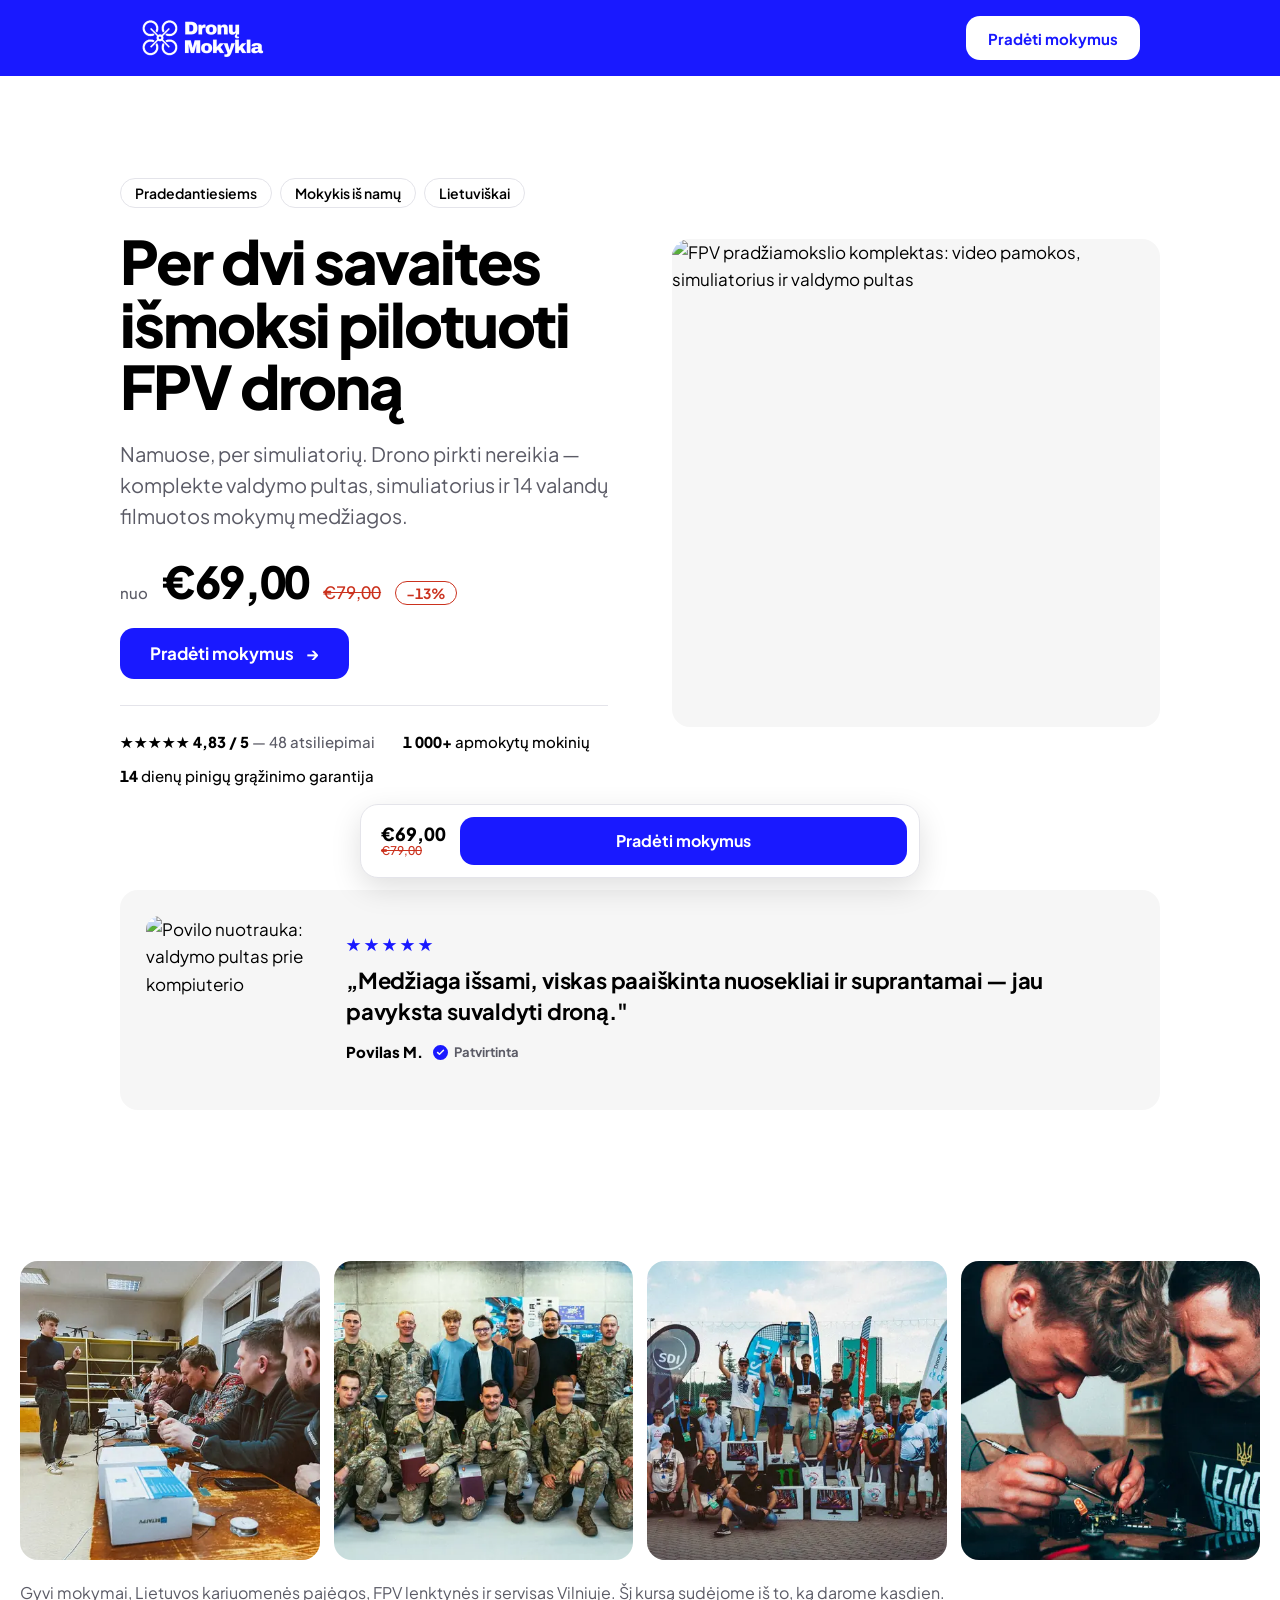
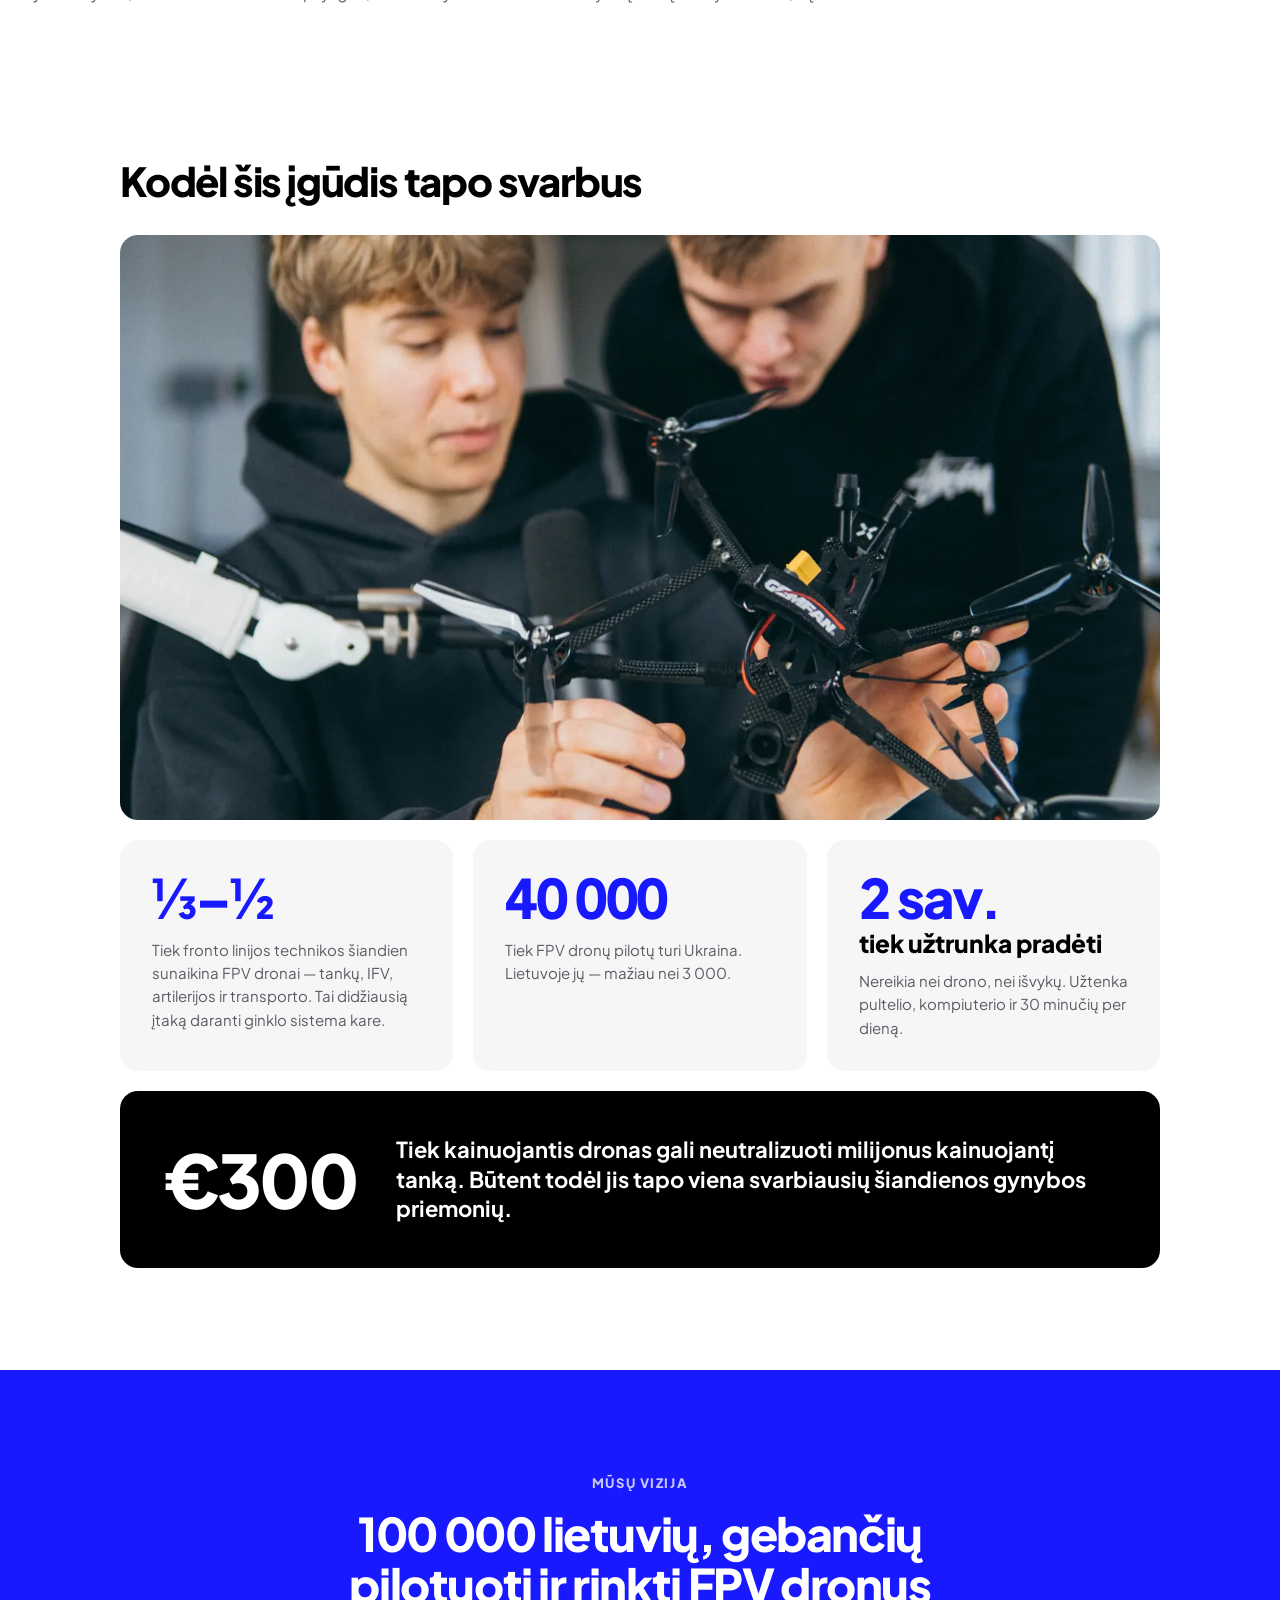
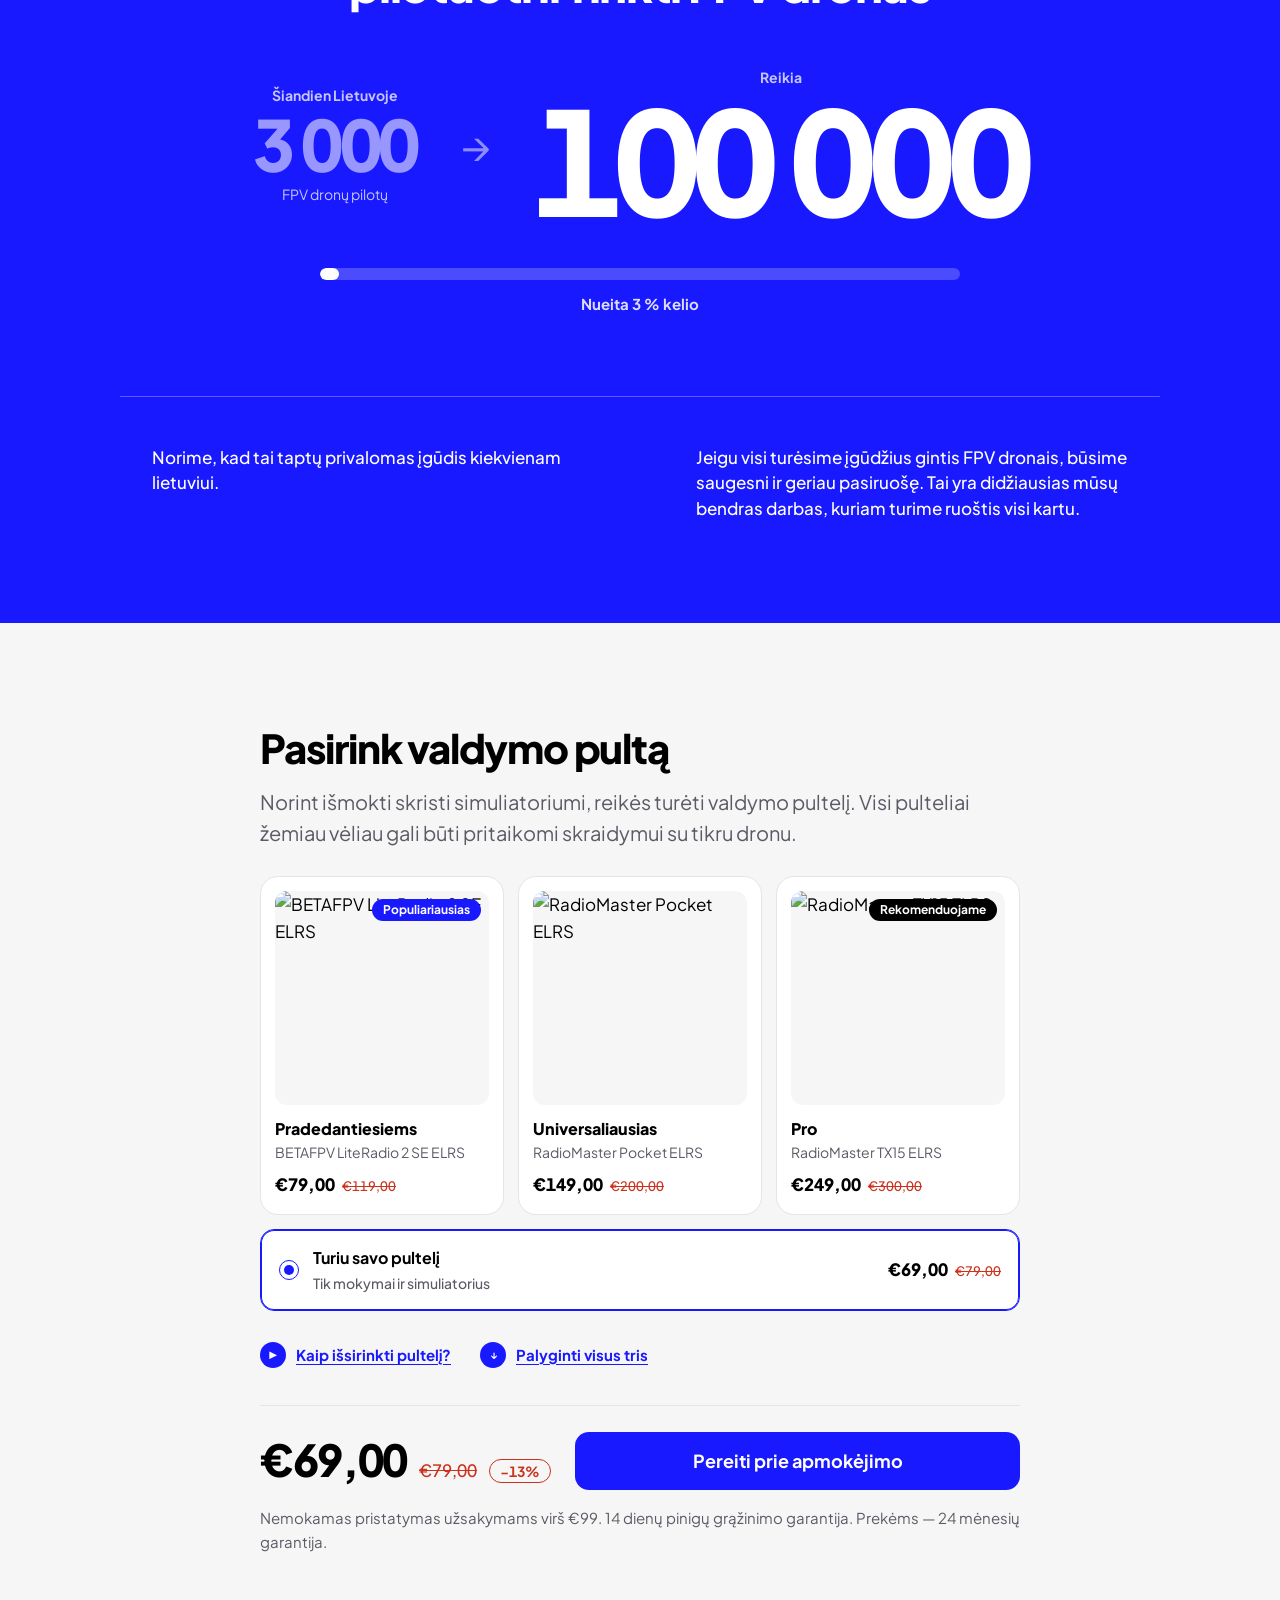
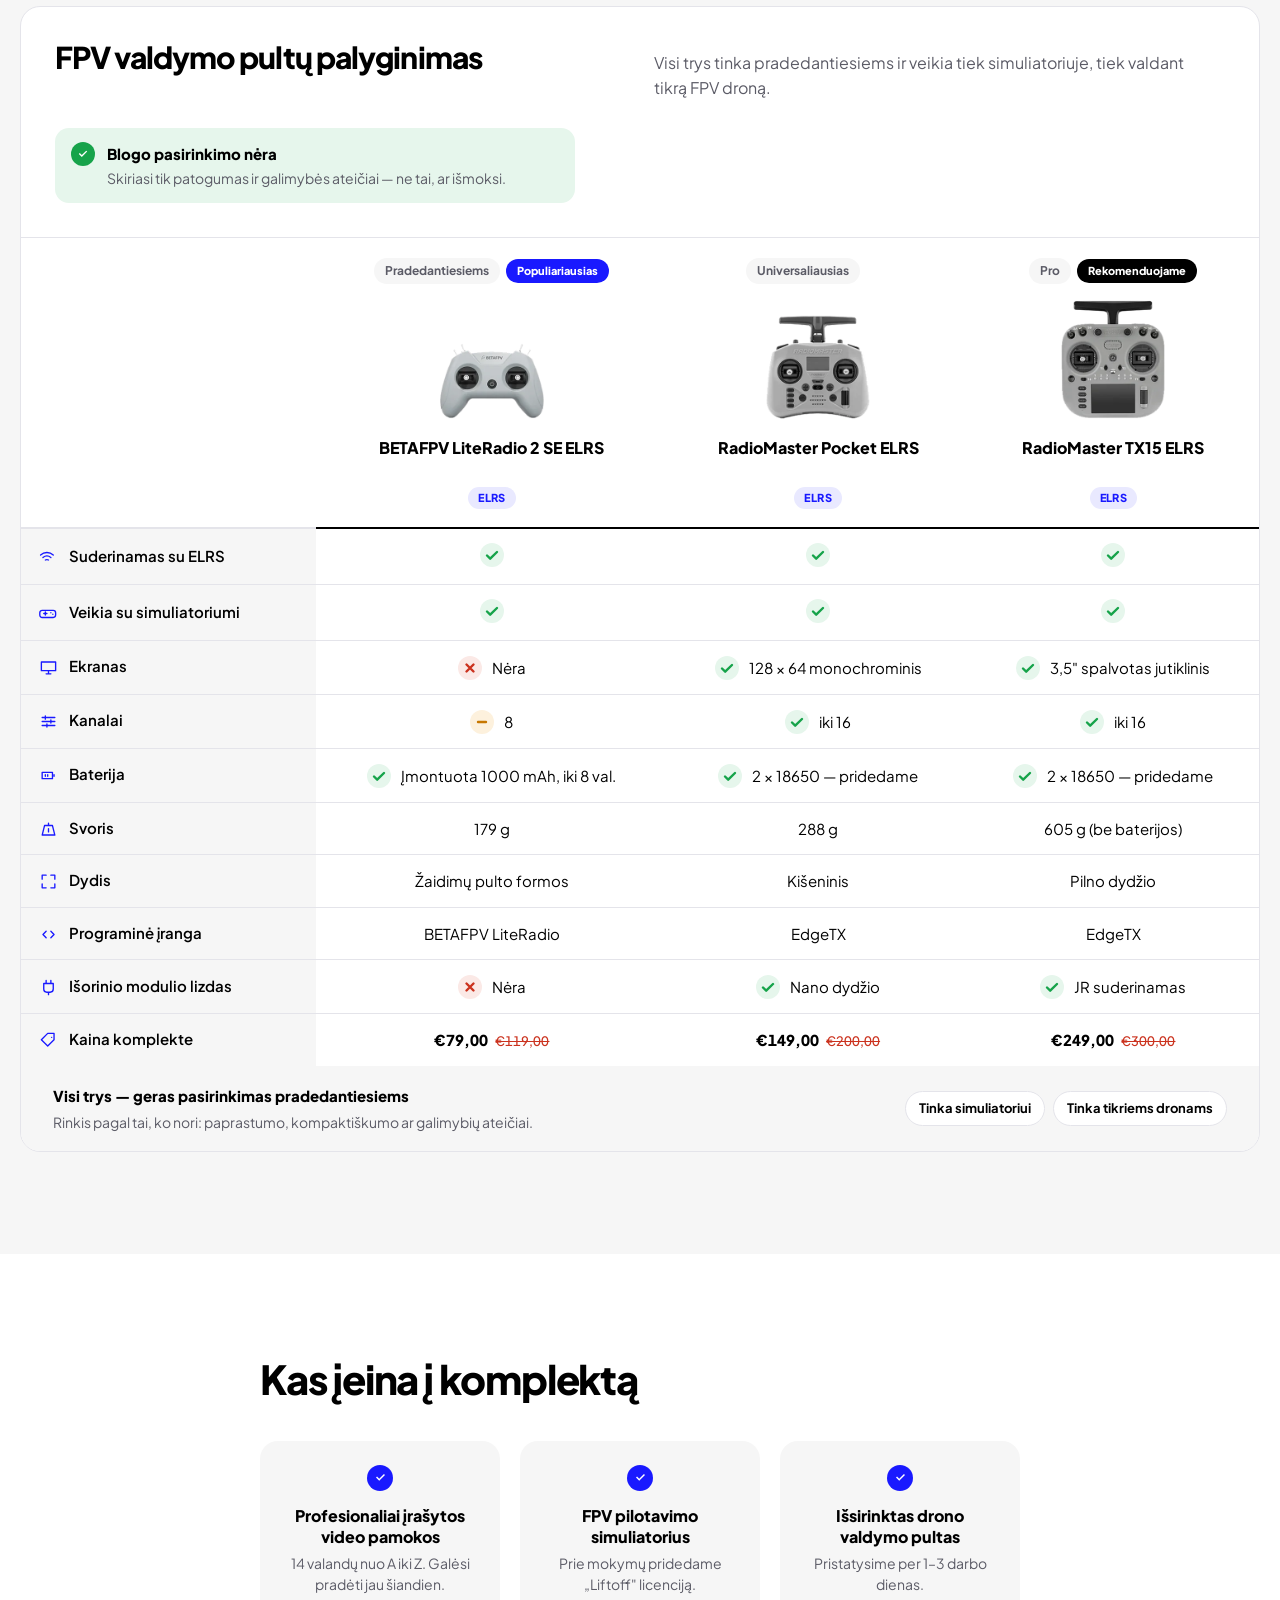
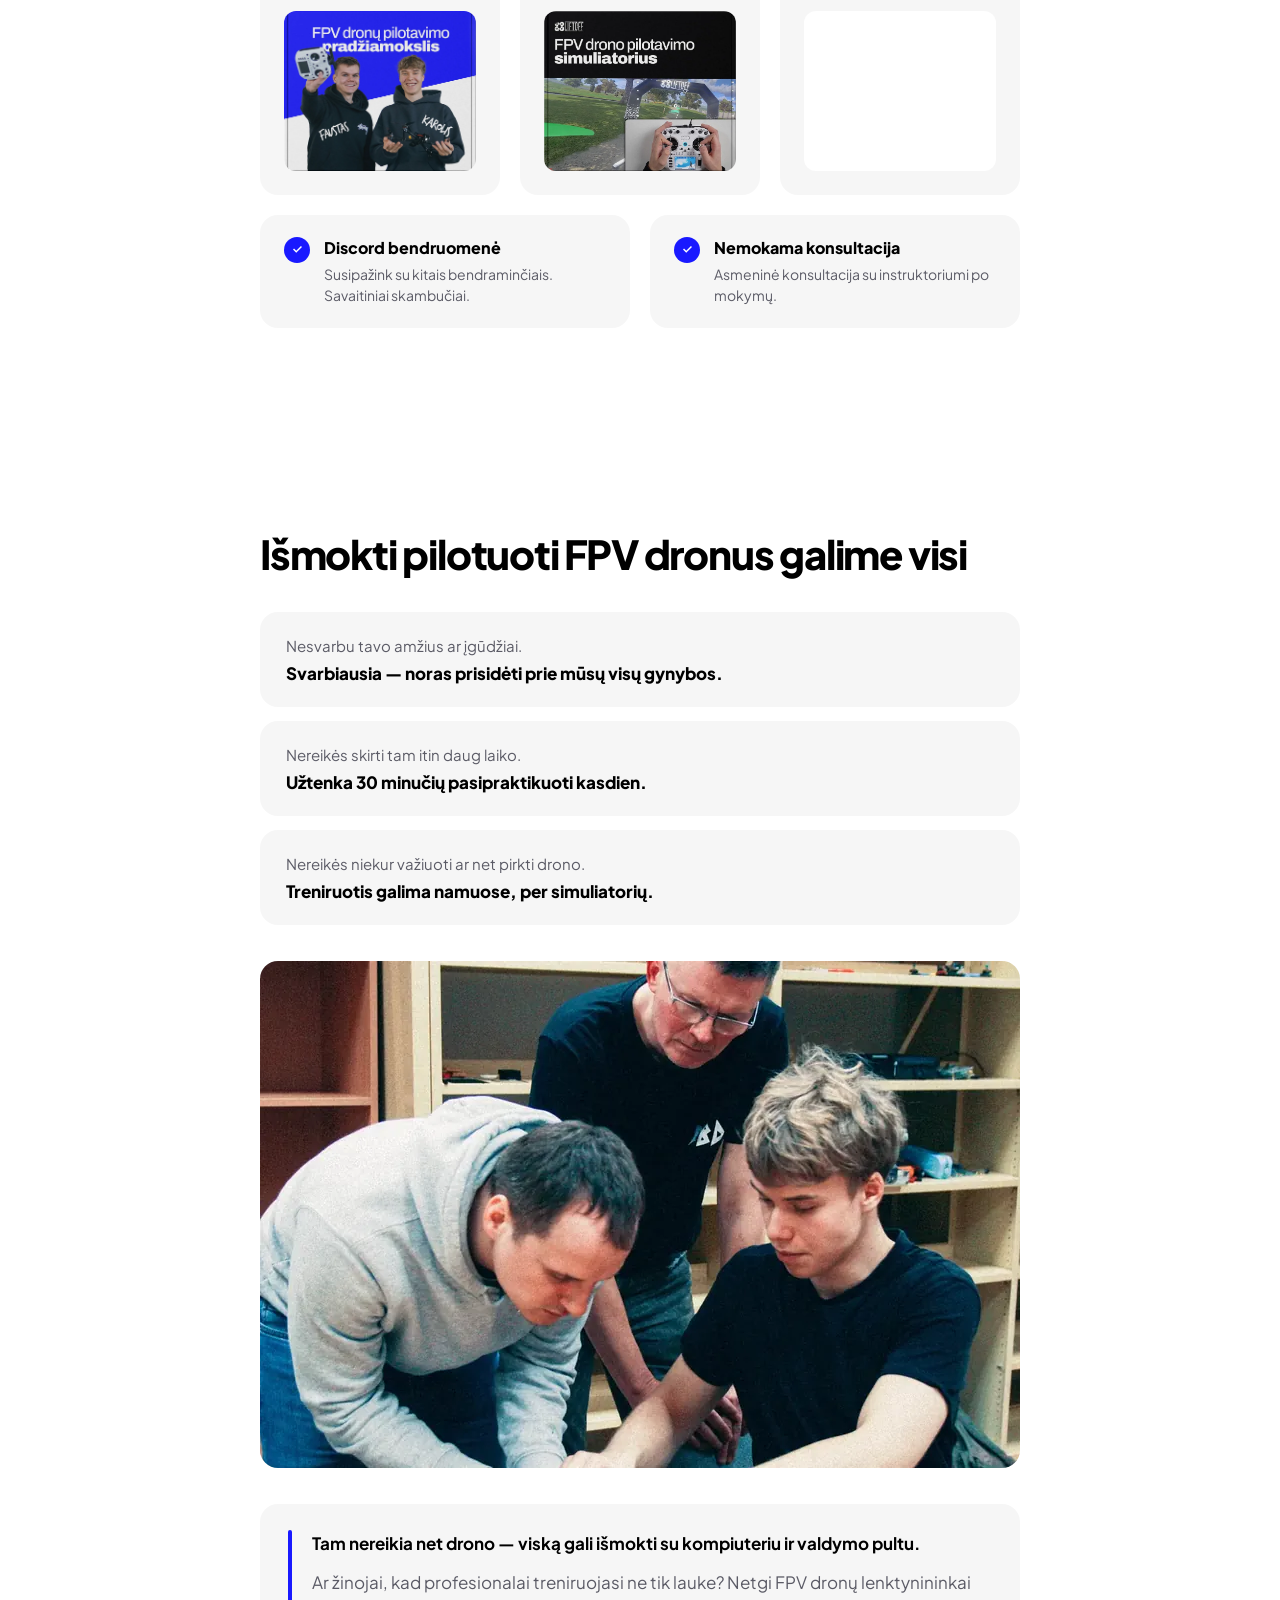
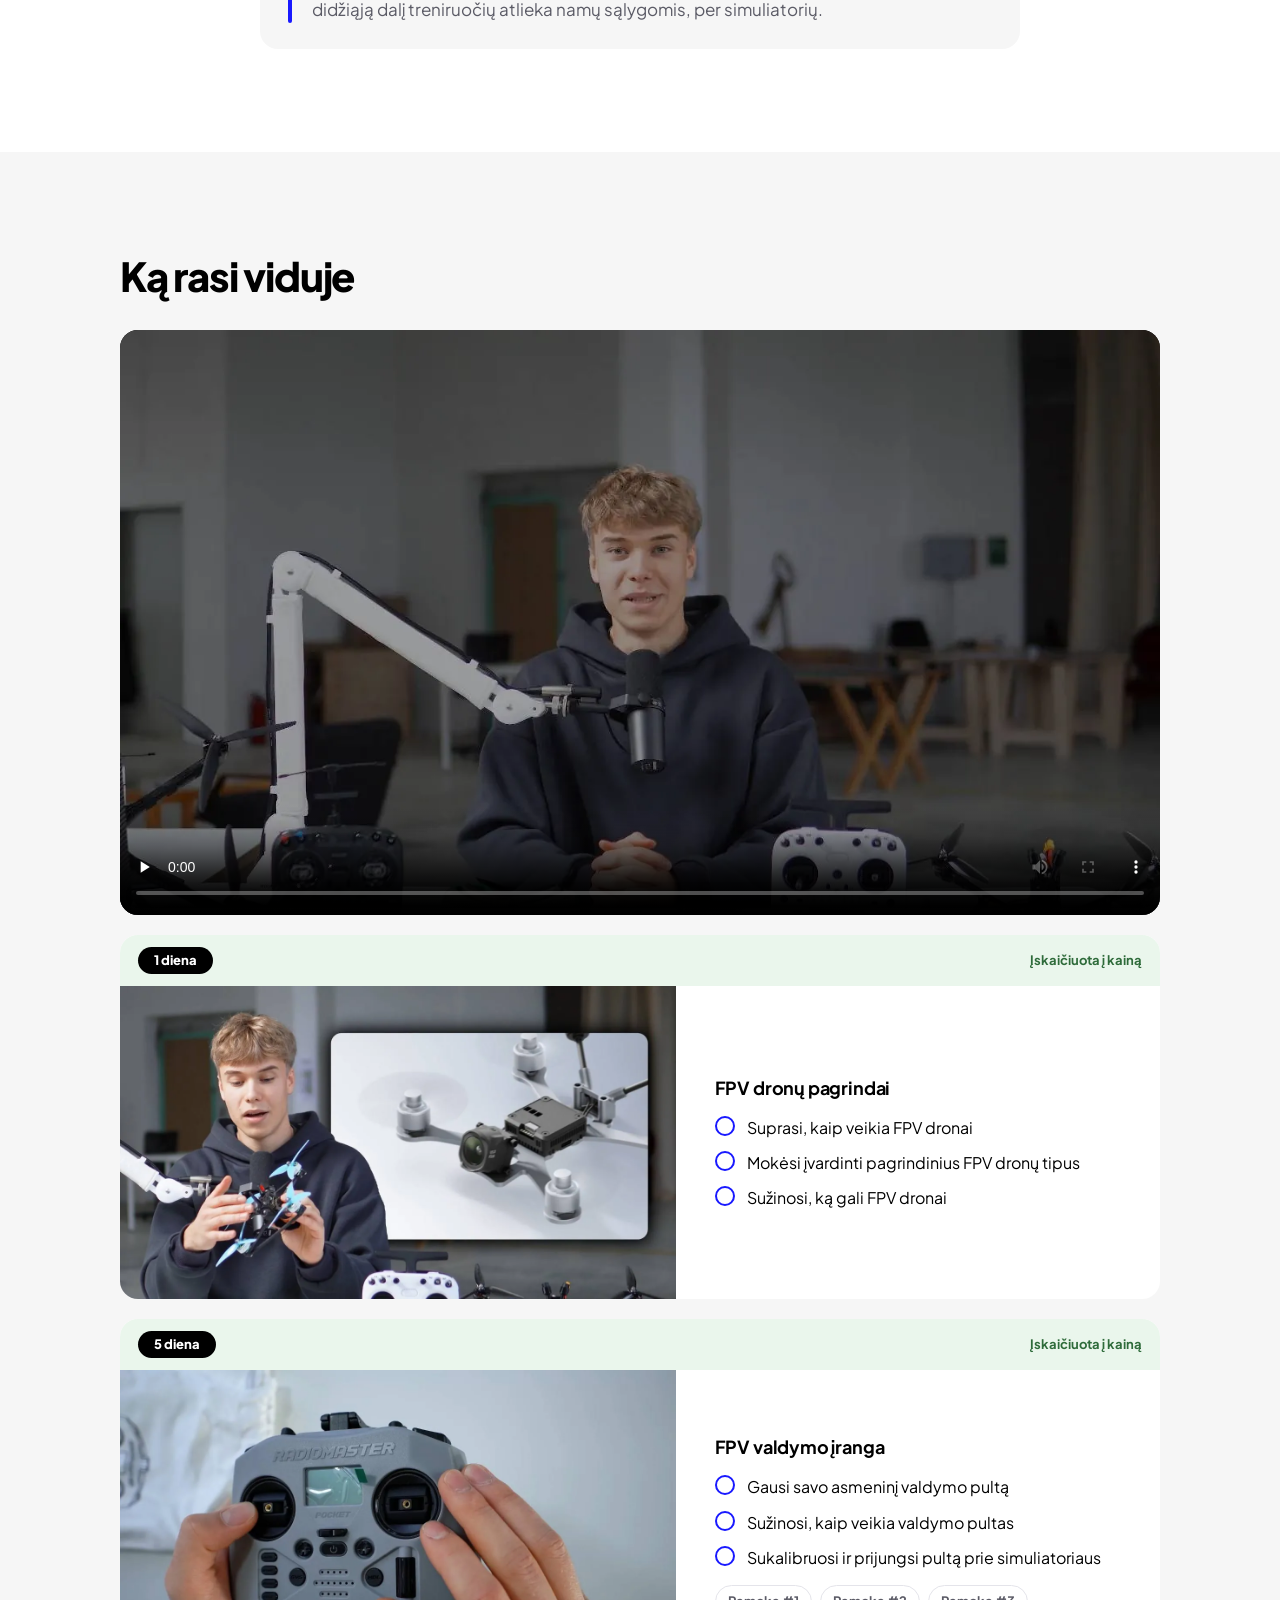
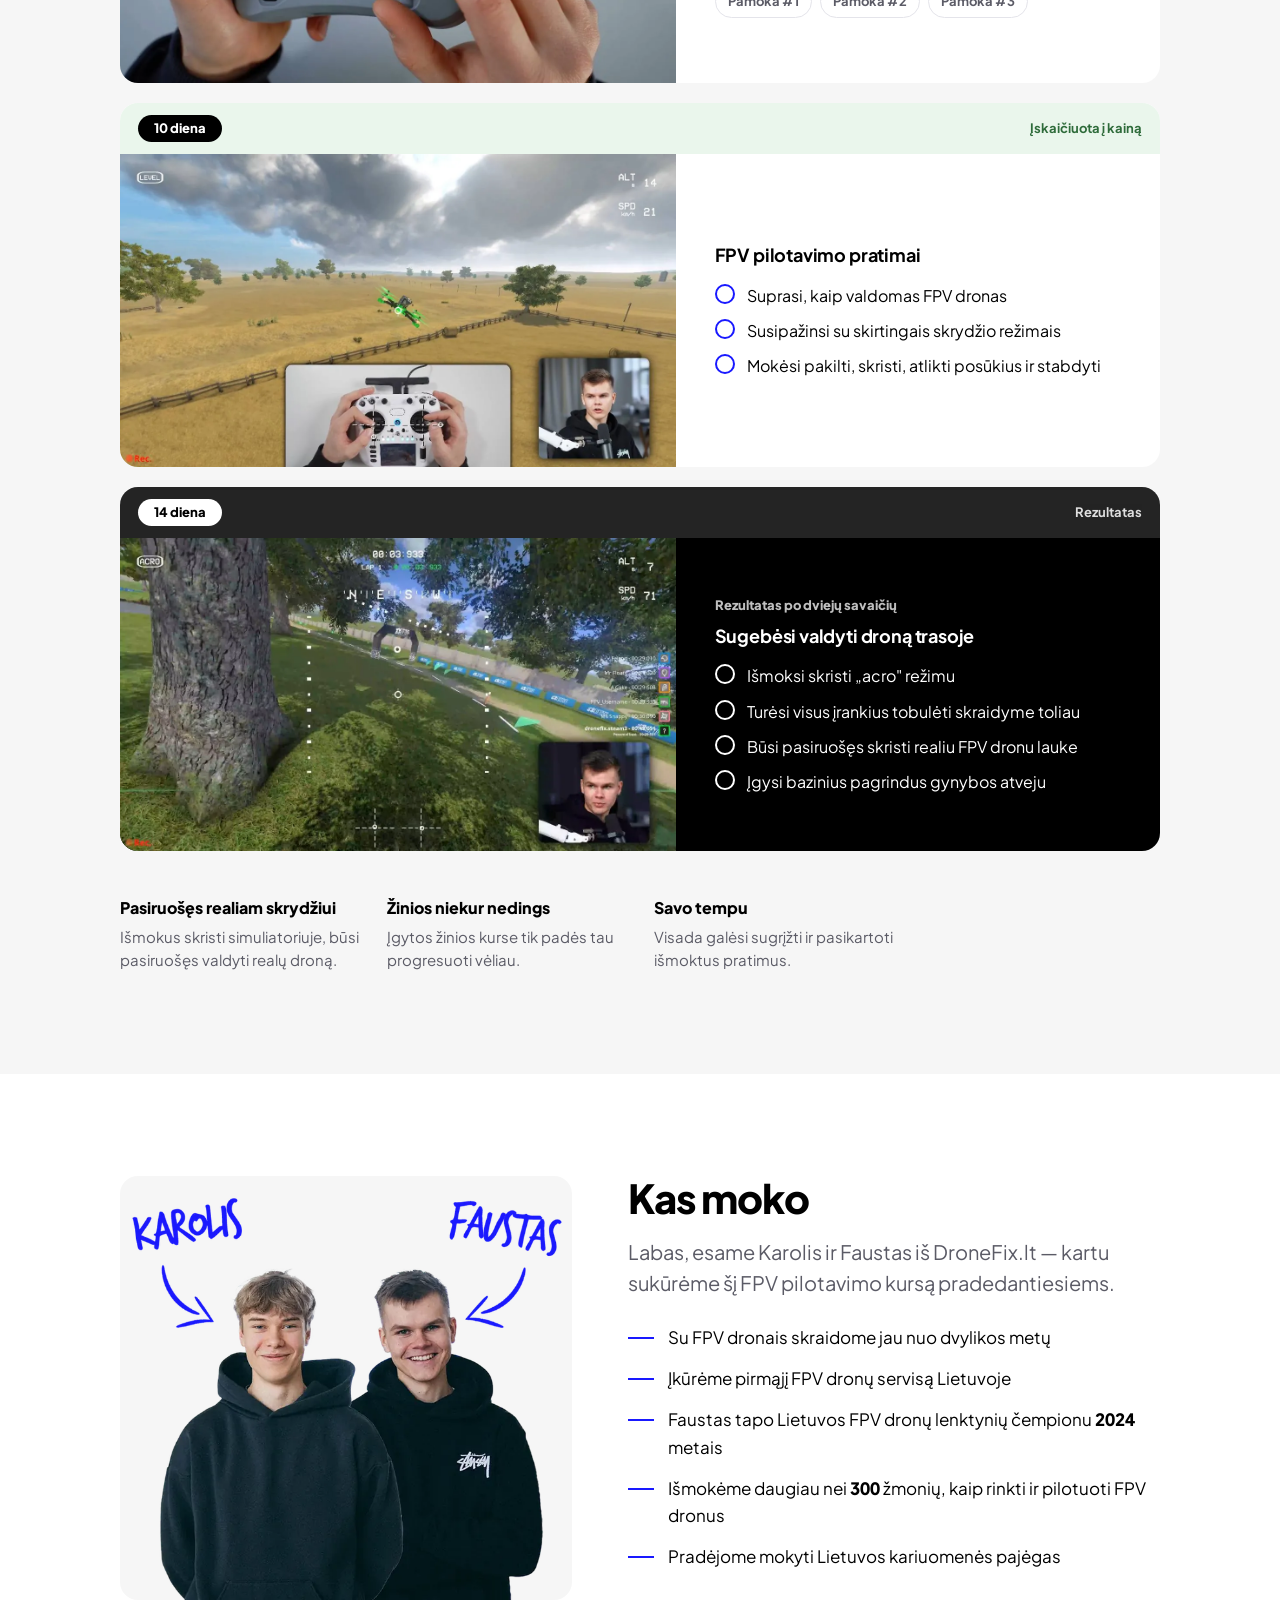
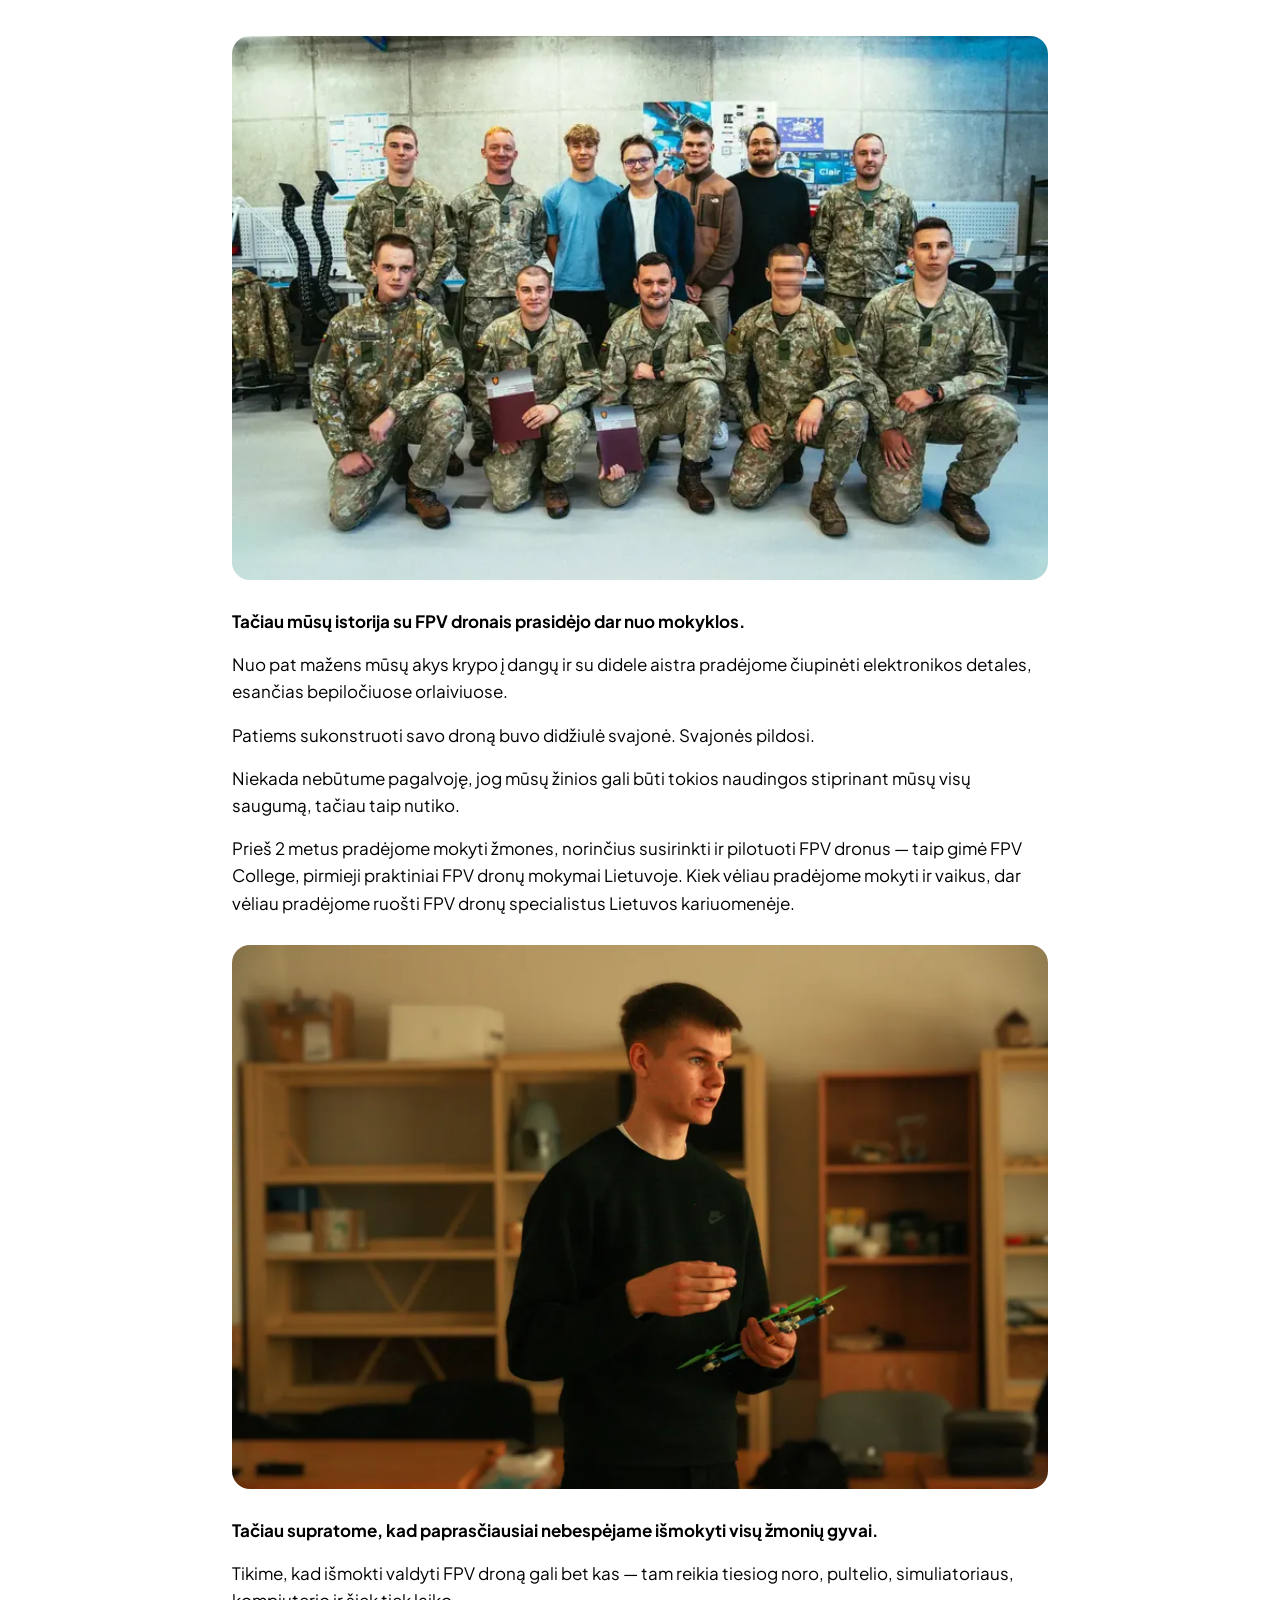
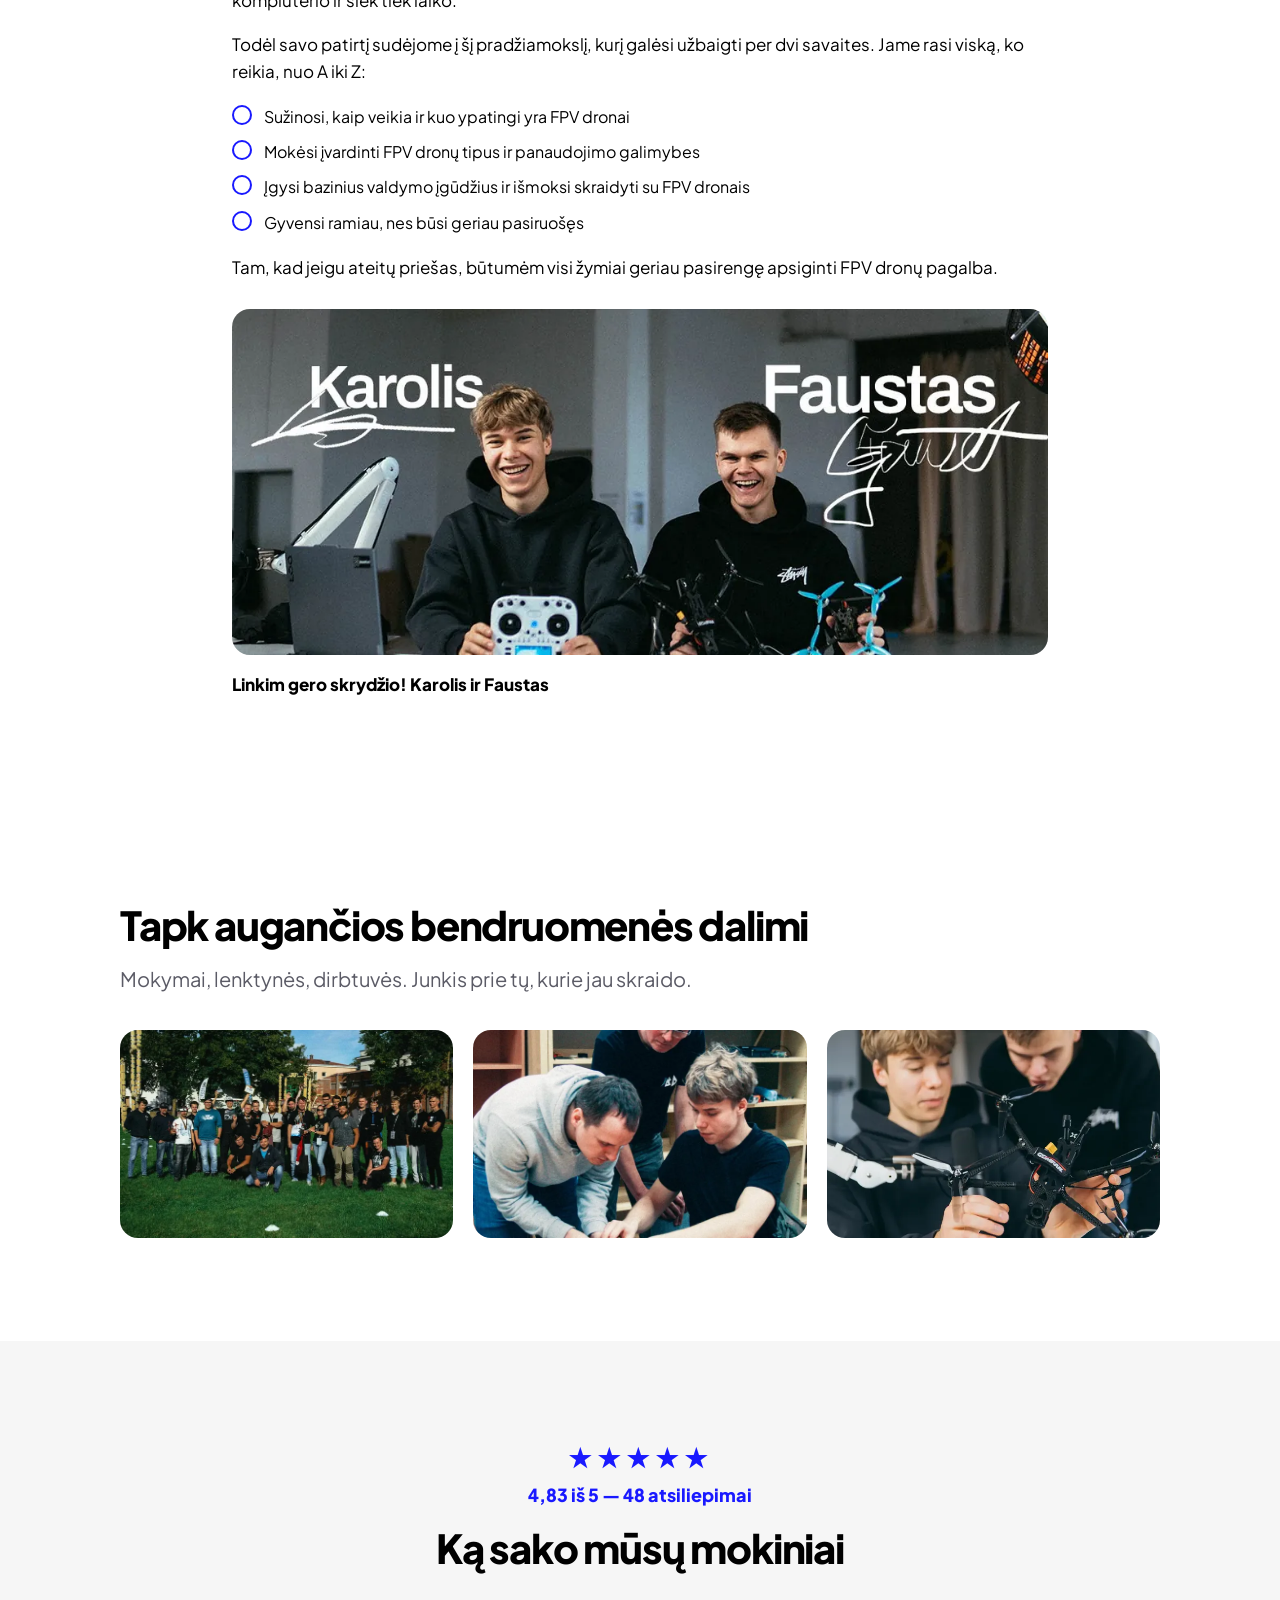
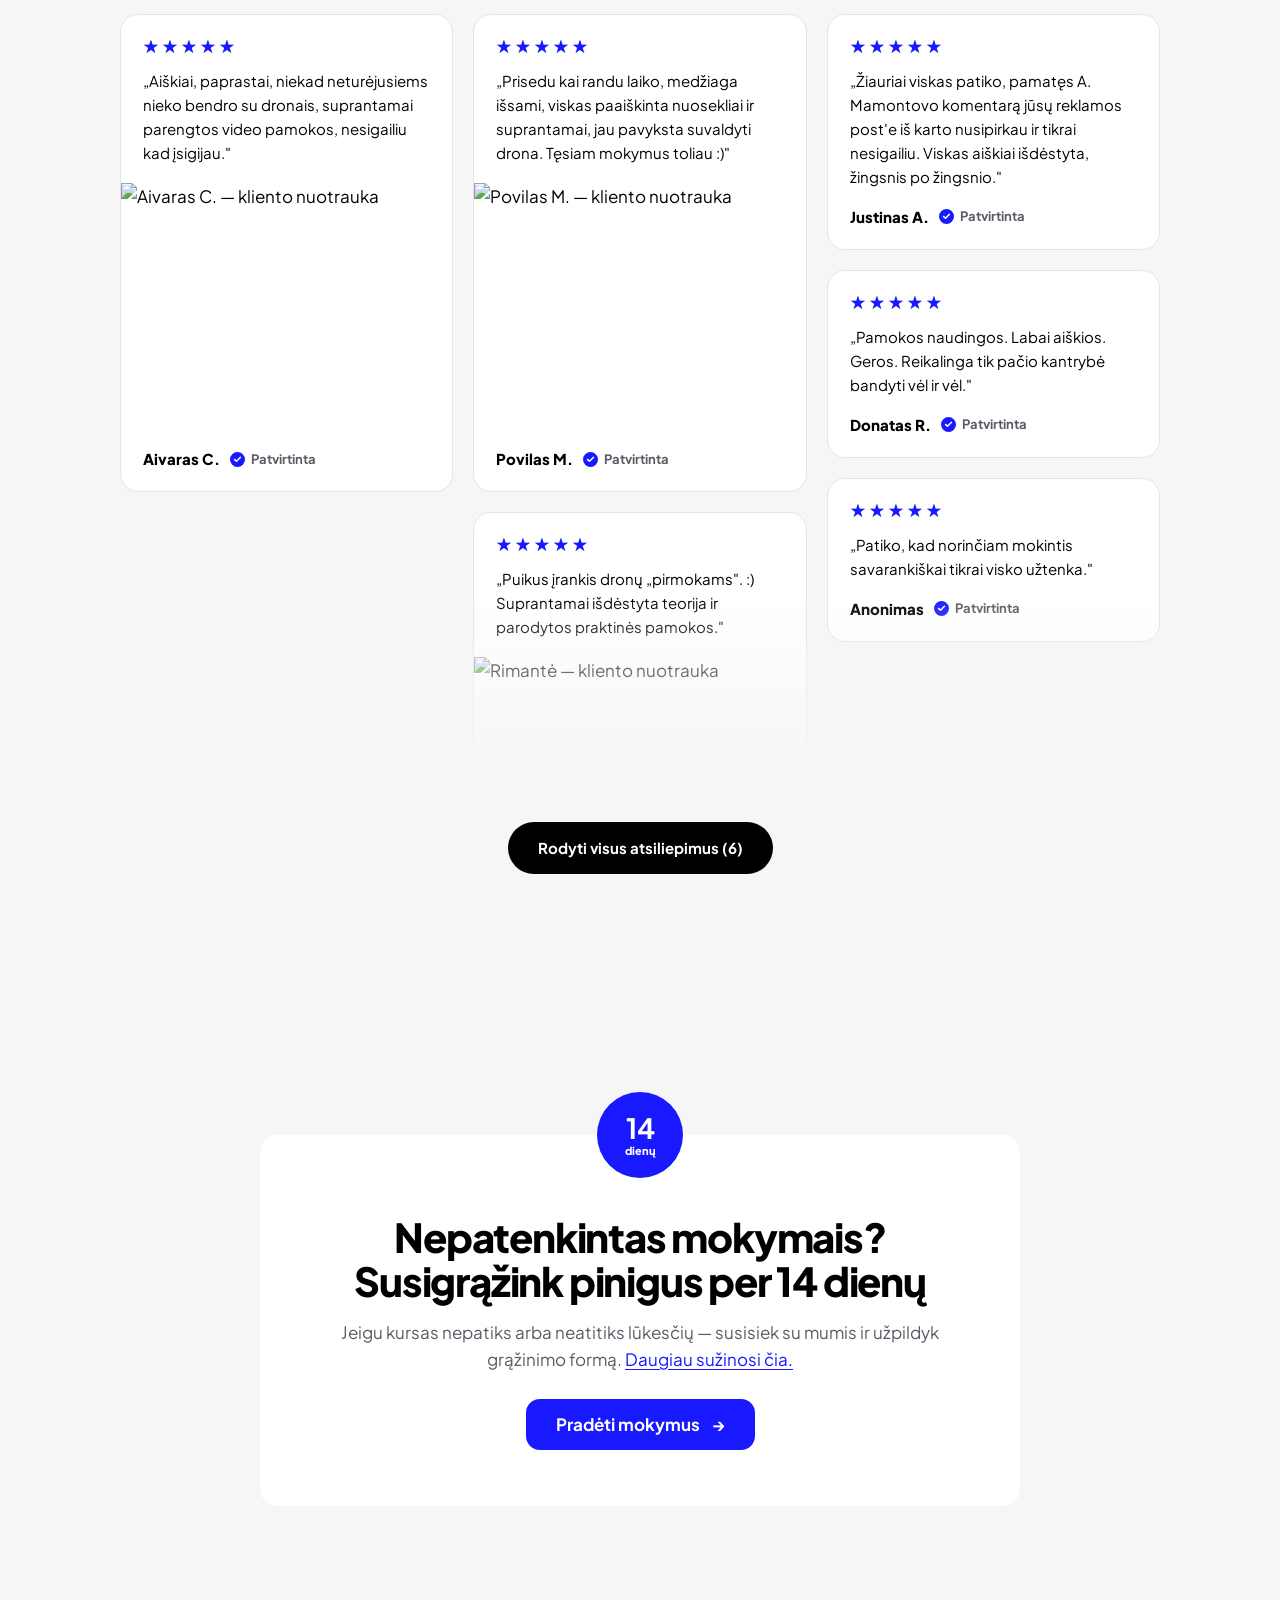
==== index.html @ 2f014a76 "Greicio taisymai pagal Lighthouse (Performance 70) CLS 0,316 -> hero nuotraukos vieta rezervuojama C" ====
<!doctype html>
<html lang="lt">
<head>
<meta charset="utf-8">
<meta name="viewport" content="width=device-width, initial-scale=1">

<title>Išmok pilotuoti FPV droną per dvi savaites — Dronų Mokykla</title>
<meta name="description" content="Namuose, per simuliatorių. Komplekte valdymo pultas, simuliatoriaus licencija ir 14 valandų video mokymų. Nuo €69. 14 dienų pinigų grąžinimo garantija.">
<link rel="canonical" href="https://shop.dronumokykla.lt/">

<!-- Kaip atrodo dalinantis Facebook ir Messenger. og:image privalo būti JPEG. -->
<meta property="og:type" content="website">
<meta property="og:locale" content="lt_LT">
<meta property="og:site_name" content="Dronų Mokykla">
<meta property="og:url" content="https://shop.dronumokykla.lt/">
<meta property="og:title" content="Išmok pilotuoti FPV droną per dvi savaites">
<meta property="og:description" content="Namuose, per simuliatorių. Drono pirkti nereikia — komplekte pultas, simuliatorius ir 14 val. mokymų. Nuo €69.">
<meta property="og:image" content="https://shop.dronumokykla.lt/img/og.jpg">
<meta property="og:image:width" content="1200">
<meta property="og:image:height" content="630">
<meta name="twitter:card" content="summary_large_image">

<link rel="icon" href="img/icon-32.png" sizes="32x32">
<link rel="apple-touch-icon" href="img/icon-180.png">
<link rel="icon" href="img/icon-512.png" sizes="512x512">
<meta name="theme-color" content="#1919FF">

<link rel="preconnect" href="https://fonts.googleapis.com">
<link rel="preconnect" href="https://fonts.gstatic.com" crossorigin>
<link rel="preconnect" href="https://dronumokykla.lt">
<link rel="dns-prefetch" href="https://judge.me">
<!-- Šriftai neblokuoja pirmojo piešimo: stilius užkraunamas asinchroniškai,
     o pats šrifto failas prašomas iš anksto. Anksčiau šis vienas įrašas
     blokavo piešimą ~1,4 s (Lighthouse). -->
<link rel="preload" as="style"
      href="https://fonts.googleapis.com/css2?family=Plus+Jakarta+Sans:wght@400;500;700;800&display=swap"
      onload="this.rel='stylesheet'">
<noscript><link rel="stylesheet"
      href="https://fonts.googleapis.com/css2?family=Plus+Jakarta+Sans:wght@400;500;700;800&display=swap"></noscript>

<style>
html,body{margin:0;padding:0;background:#fff;}
#dm{--dm-blue:#1919FF;--dm-blue-hover:#1414CC;--dm-ink:#000000;--dm-muted:#5B5B66;--dm-bg:#FFFFFF;--dm-card:#F6F6F6;--dm-line:#E4E4EA;--dm-sale:#CB321E;font-family:'Plus Jakarta Sans',-apple-system,BlinkMacSystemFont,'Segoe UI',Roboto,Helvetica,Arial,sans-serif;color:var(--dm-ink);background:var(--dm-bg);font-size:17px;line-height:1.6;-webkit-font-smoothing:antialiased}#dm *{box-sizing:border-box}#dm p,#dm h1,#dm h2,#dm h3,#dm h4,#dm ul,#dm ol,#dm li,#dm figure,#dm blockquote{margin:0;padding:0}#dm ul,#dm ol{list-style:none}#dm img{display:block;max-width:100%;height:auto}#dm a{color:inherit}#dm .dm-h1{font-size:clamp(2.1rem,5.6vw,3.75rem);font-weight:800;line-height:1.04;letter-spacing:-0.035em}#dm .dm-h2{font-size:clamp(1.6rem,3.6vw,2.5rem);font-weight:800;line-height:1.1;letter-spacing:-0.03em}#dm .dm-h3{font-size:1.125rem;font-weight:700;line-height:1.35;letter-spacing:-0.01em}#dm .dm-lead{font-size:clamp(1.05rem,1.7vw,1.25rem);color:var(--dm-muted);line-height:1.55}#dm .dm-muted{color:var(--dm-muted)}#dm .dm-small{font-size:0.9375rem;line-height:1.55}#dm .dm-num{font-variant-numeric:tabular-nums;font-feature-settings:'tnum' 1}#dm .dm-sec{padding:clamp(56px,8vw,104px)20px}#dm .dm-sec--tight{padding-top:clamp(32px,4vw,48px)}#dm .dm-wrap{max-width:1040px;margin:0 auto}#dm .dm-narrow{max-width:760px}#dm .dm-grey{background:var(--dm-card)}#dm .dm-black{background:var(--dm-ink);color:#fff}#dm .dm-black .dm-muted{color:#B4B4BE}#dm .dm-blue{background:var(--dm-blue);color:#fff}#dm .dm-btn{display:inline-flex;align-items:center;gap:12px;background:var(--dm-blue);color:#fff;text-decoration:none;font-weight:700;font-size:1.0625rem;padding:17px 30px;border-radius:14px;border:0;cursor:pointer;font-family:inherit;line-height:1;transition:background-color .15s ease}#dm .dm-btn:hover{background:var(--dm-blue-hover)}#dm .dm-btn--wide{width:100%;justify-content:center;padding:20px 24px;font-size:1.125rem}#dm .dm-arrow{font-weight:700}#dm a:focus-visible,#dm button:focus-visible,#dm summary:focus-visible{outline:3px solid var(--dm-blue);outline-offset:3px;border-radius:6px}#dm .dm-opt input:focus-visible+.dm-opt-body,#dm .dm-own input:focus-visible+.dm-own-body{outline:3px solid var(--dm-blue);outline-offset:3px}#dm .dm-blue a:focus-visible,#dm .dm-black a:focus-visible,#dm .dm-black summary:focus-visible{outline-color:#fff}#dm .dm-price{font-size:clamp(2rem,4.4vw,2.75rem);font-weight:800;letter-spacing:-0.03em;line-height:1}#dm .dm-was{color:var(--dm-sale);text-decoration:line-through;font-weight:500;font-size:1.0625rem}#dm .dm-off{color:var(--dm-sale);font-weight:700;font-size:0.875rem;border:1px solid var(--dm-sale);border-radius:999px;padding:4px 10px;line-height:1}#dm .dm-figure{border-radius:18px;overflow:hidden;background:var(--dm-card)}/* Vieta hero nuotraukai rezervuojama CSS'e, o ne JS'u. Kitaip lėtu ryšiu dėžutė būna 0 px aukščio, kol atkeliauja nuotrauka, ir visas turinys žemiau pašoka (Lighthouse CLS 0,316). */#dm .dm-hero-media .dm-figure{aspect-ratio:1/1}#dm .dm-figure img{width:100%;height:100%;object-fit:cover}#dm .dm-ph{border:2px dashed #C9C9D4;border-radius:18px;background:var(--dm-card);min-height:200px;display:flex;align-items:center;justify-content:center;padding:24px;text-align:center;font-size:0.8125rem;color:var(--dm-muted);font-weight:600;line-height:1.5}#dm .dm-black .dm-ph,#dm .dm-blue .dm-ph{background:rgba(255,255,255,.08);border-color:rgba(255,255,255,.4);color:#fff}
/* Mygtukas ir pilkas tekstas ant melyno fono - be sito butu melyna ant melynos
   (ta pati klaida kaip anksciau su garantijos mygtuku), o pilkas dm-muted
   tekstas beveik nesimatytu. */
#dm .dm-blue .dm-btn{background:#fff;color:var(--dm-blue);}
#dm .dm-blue .dm-btn:hover{background:#E8E8FF;}
#dm .dm-blue .dm-lead{color:#E8E8FF;}
#dm .dm-blue .dm-muted{color:#C7C7FF;}#dm .dm-shot{position:relative;border-radius:18px;overflow:hidden;background:var(--dm-ink)}#dm .dm-shot img{width:100%;aspect-ratio:16/9;object-fit:cover}#dm .dm-shot .dm-ph{aspect-ratio:16/9;min-height:0;border-radius:0;border:0}#dm .dm-shot-cap{position:absolute;left:0;right:0;bottom:0;padding:clamp(24px,4vw,40px);font-size:clamp(1.25rem,2.6vw,2rem);font-weight:800;line-height:1.15;letter-spacing:-0.02em;color:#fff;background:linear-gradient(to top,rgba(0,0,0,.78),rgba(0,0,0,.35)55%,rgba(0,0,0,0))}#dm .dm-hero{display:grid;grid-template-columns:1fr 1fr;gap:clamp(32px,5vw,64px);align-items:center}#dm .dm-chips{display:flex;flex-wrap:wrap;gap:8px;margin-bottom:22px}#dm .dm-chip{border:1px solid var(--dm-line);border-radius:999px;padding:7px 14px;font-size:0.875rem;font-weight:600;line-height:1}#dm .dm-hero-buy{display:flex;align-items:baseline;gap:14px;flex-wrap:wrap;margin:28px 0 22px}#dm .dm-hero-from{font-size:0.9375rem;color:var(--dm-muted);font-weight:500}#dm .dm-trust{display:flex;flex-wrap:wrap;gap:10px 28px;margin-top:26px;padding-top:24px;border-top:1px solid var(--dm-line)}#dm .dm-trust li{font-size:0.9375rem;font-weight:500}#dm .dm-trust b{font-weight:800}#dm .dm-stars{letter-spacing:1px}#dm .dm-strip{display:grid;grid-template-columns:repeat(4,1fr);gap:14px}
/* Juosta placiau uz likusi turini (1040 -> 1320). Kvadratai buvo 251 px ir
   salia 1040 px pločio bannerio atrodė kaip smulkmena — nesimatė, kas juose. */
#dm .dm-wrap--wide{max-width:1800px}
#dm .dm-sec--strip{padding-bottom:clamp(32px,4vw,52px)}#dm .dm-strip .dm-figure,#dm .dm-strip .dm-ph{aspect-ratio:1/1}#dm .dm-strip-cap{margin-top:20px;font-size:1rem;color:var(--dm-muted)}#dm .dm-boxes{display:grid;grid-template-columns:1fr 1fr;gap:20px;margin-top:40px}#dm .dm-box{background:#fff;border-radius:18px;overflow:hidden}#dm .dm-box .dm-figure,#dm .dm-box .dm-ph{aspect-ratio:16/10;border-radius:0;border-width:0 0 2px 0}#dm .dm-box .dm-figure{display:flex;align-items:center;justify-content:center;padding:14px}#dm .dm-box .dm-figure img{width:auto;max-width:100%;max-height:100%;object-fit:contain}#dm .dm-box-txt{padding:22px 24px 26px}#dm .dm-picker{margin-top:28px}#dm .dm-picker-head{display:flex;justify-content:space-between;align-items:center;gap:16px;flex-wrap:wrap;margin-bottom:16px}#dm .dm-cards3{display:grid;grid-template-columns:repeat(3,1fr);gap:14px}#dm .dm-opt{position:relative}#dm .dm-opt input,#dm .dm-own input{position:absolute;opacity:0;width:1px;height:1px}#dm .dm-opt-body{display:flex;flex-direction:column;height:100%;cursor:pointer;border:1.5px solid var(--dm-line);border-radius:18px;background:#fff;padding:14px 14px 18px;position:relative;transition:border-color .15s ease}#dm .dm-opt-body:hover{border-color:#C9C9D4}#dm .dm-opt input:checked+.dm-opt-body{border-color:var(--dm-blue);box-shadow:inset 0 0 0 1px var(--dm-blue)}#dm .dm-opt-img{aspect-ratio:1/1;background:var(--dm-card);border-radius:12px;margin-bottom:14px;display:flex;align-items:center;justify-content:center;overflow:hidden}#dm .dm-opt-img img{width:100%;height:100%;object-fit:contain}#dm .dm-opt-role{font-weight:800;font-size:1rem;line-height:1.25}#dm .dm-opt-name{display:block;font-size:0.875rem;color:var(--dm-muted);margin-top:4px;line-height:1.4}#dm .dm-opt-price{margin-top:12px;font-weight:800;font-size:1.0625rem;line-height:1.25}#dm .dm-opt-was{font-size:0.8125rem;font-weight:500;margin-left:7px}#dm .dm-tag{position:absolute;top:22px;right:22px;z-index:2;background:var(--dm-blue);color:#fff;font-size:0.75rem;font-weight:700;padding:5px 11px;border-radius:999px;line-height:1}#dm .dm-own{margin-top:14px}#dm .dm-own-body{display:flex;align-items:center;gap:14px;cursor:pointer;border:1.5px solid var(--dm-line);border-radius:14px;background:#fff;padding:15px 18px;transition:border-color .15s ease}#dm .dm-own-body:hover{border-color:#C9C9D4}#dm .dm-own input:checked+.dm-own-body{border-color:var(--dm-blue);box-shadow:inset 0 0 0 1px var(--dm-blue)}#dm .dm-dot{flex:0 0 auto;width:20px;height:20px;border-radius:50%;border:1.5px solid #C9C9D4;background:#fff;position:relative}#dm .dm-own input:checked+.dm-own-body .dm-dot{border-color:var(--dm-blue)}#dm .dm-own input:checked+.dm-own-body .dm-dot::after{content:"";position:absolute;inset:4px;border-radius:50%;background:var(--dm-blue)}#dm .dm-own-txt{flex:1 1 auto;font-weight:700;font-size:1rem}#dm .dm-own-note{display:block;font-weight:500;font-size:0.875rem;color:var(--dm-muted);margin-top:2px}#dm .dm-own-price{font-weight:800;font-size:1.0625rem;white-space:nowrap}#dm .dm-help-link{display:inline-flex;align-items:center;gap:10px;flex-wrap:wrap;font-weight:700;font-size:0.9375rem;color:var(--dm-blue);text-decoration:none}#dm .dm-help-label{text-decoration:underline;text-underline-offset:3px}#dm .dm-help-icon{display:inline-flex;align-items:center;justify-content:center;width:26px;height:26px;border-radius:50%;background:var(--dm-blue);color:#fff;font-size:0.625rem;text-decoration:none;flex:0 0 auto}#dm .dm-buybar{margin-top:28px;padding-top:26px;border-top:1px solid var(--dm-line);display:flex;align-items:center;justify-content:space-between;gap:24px;flex-wrap:wrap}#dm .dm-buybar-price{display:flex;align-items:baseline;gap:12px;flex-wrap:wrap}#dm .dm-buybar .dm-btn{flex:1 1 260px;justify-content:center}#dm .dm-ship{margin-top:16px;font-size:0.9375rem;color:var(--dm-muted)}#dm .dm-bignum{font-size:clamp(4.5rem,17vw,11rem);font-weight:800;letter-spacing:-0.055em;line-height:0.86;display:block}#dm .dm-gap{display:grid;gap:clamp(28px,5vw,48px)}#dm .dm-gap p{font-size:clamp(1.05rem,2vw,1.375rem);font-weight:500;max-width:22ch}#dm .dm-facts{display:grid;grid-template-columns:1fr 1fr;gap:clamp(24px,4vw,48px);margin-top:clamp(48px,7vw,80px);padding-top:clamp(32px,4vw,48px);border-top:1px solid rgba(255,255,255,.3)}#dm .dm-facts p{font-size:1.0625rem;line-height:1.5;font-weight:500;max-width:36ch}#dm .dm-video{border-radius:18px;overflow:hidden;background:var(--dm-ink)}#dm .dm-video video{display:block;width:100%;height:auto;aspect-ratio:16/9;background:var(--dm-ink)}#dm .dm-inside{display:grid;gap:20px;margin-top:20px}#dm .dm-in{background:#fff;border-radius:18px;overflow:hidden;display:grid;grid-template-columns:1.15fr 1fr;align-items:center}#dm .dm-in:nth-child(even).dm-figure,#dm .dm-in:nth-child(even).dm-ph{order:2}#dm .dm-in .dm-figure,#dm .dm-in .dm-ph{height:100%;border-radius:0;border-width:0}#dm .dm-in-txt{padding:clamp(24px,3vw,40px)}#dm .dm-in-eyebrow{font-size:0.8125rem;font-weight:800;color:var(--dm-blue);margin-bottom:8px}#dm .dm-in--result{background:var(--dm-ink);color:#fff}#dm .dm-in--result .dm-in-eyebrow{color:#fff;opacity:.75}#dm .dm-ticks{margin-top:14px;display:grid;gap:10px}#dm .dm-ticks li{display:grid;grid-template-columns:auto 1fr;gap:12px;align-items:baseline;font-size:1rem;line-height:1.45}#dm .dm-ticks li::before{content:"";width:16px;height:16px;border-radius:50%;border:2px solid var(--dm-blue);transform:translateY(2px)}#dm .dm-in--result .dm-ticks li::before{border-color:#fff}#dm .dm-who{display:grid;grid-template-columns:0.85fr 1fr;gap:clamp(28px,5vw,56px);align-items:start}#dm .dm-who .dm-ph{aspect-ratio:4/5}#dm .dm-who .dm-figure{aspect-ratio:auto}#dm .dm-who .dm-figure img{height:auto;object-fit:contain}#dm .dm-proof{margin-top:26px;display:grid;gap:14px}#dm .dm-proof li{display:grid;grid-template-columns:auto 1fr;gap:14px;align-items:baseline}#dm .dm-proof b{font-weight:800;font-variant-numeric:tabular-nums;white-space:nowrap}#dm .dm-bar{width:26px;height:2px;background:var(--dm-blue);transform:translateY(-5px)}#dm .dm-revs{display:grid;grid-template-columns:repeat(3,1fr);gap:20px;margin-top:40px}#dm .dm-rev{background:var(--dm-card);border-radius:18px;padding:26px 24px;display:flex;flex-direction:column;gap:14px}#dm .dm-rev p{font-size:1rem;line-height:1.55}#dm .dm-rev cite{font-style:normal;font-weight:700;font-size:0.9375rem;margin-top:auto}#dm .dm-rev--photo{padding:0;overflow:hidden}#dm .dm-rev--photo p,#dm .dm-rev--photo cite{padding:0 24px}#dm .dm-rev--photo cite{padding-bottom:26px}#dm .dm-rev-img{width:100%;aspect-ratio:1/1;object-fit:cover;margin-bottom:-4px}#dm .dm-rev--photo p{margin-top:22px}#dm .dm-revphotos{display:grid;grid-template-columns:repeat(4,1fr);gap:12px;margin-top:18px}#dm .dm-revphotos img{width:100%;aspect-ratio:1/1;object-fit:cover;border-radius:14px}#dm .dm-guar{display:grid;grid-template-columns:auto 1fr;gap:clamp(24px,4vw,48px);align-items:center}#dm .dm-guar-days{font-size:clamp(3.5rem,9vw,6rem);font-weight:800;letter-spacing:-0.05em;line-height:0.9}#dm .dm-guar a{color:#fff;text-decoration:underline;text-underline-offset:3px}#dm .dm-cards{display:grid;grid-template-columns:repeat(3,1fr);gap:20px;margin-top:40px}#dm .dm-card{display:flex;flex-direction:column;text-decoration:none;border:1px solid var(--dm-line);border-radius:18px;padding:20px;transition:border-color .15s ease}#dm .dm-card:hover{border-color:var(--dm-ink)}#dm .dm-card-img{aspect-ratio:1/1;background:var(--dm-card);border-radius:12px;margin-bottom:18px;display:flex;align-items:center;justify-content:center;overflow:hidden}#dm .dm-card-img img{width:100%;height:100%;object-fit:contain}#dm .dm-card-name{font-weight:700;font-size:1rem;line-height:1.35}#dm .dm-card-price{margin-top:10px;font-weight:800;font-size:1.0625rem}#dm .dm-card-go{margin-top:14px;font-size:0.9375rem;font-weight:700;color:var(--dm-blue)}#dm .dm-faq{margin-top:40px;border-top:1px solid rgba(255,255,255,.24)}#dm .dm-faq details{border-bottom:1px solid rgba(255,255,255,.24)}#dm .dm-faq summary{cursor:pointer;list-style:none;padding:24px 44px 24px 0;position:relative;font-weight:700;font-size:1.0625rem;line-height:1.4}#dm .dm-faq summary::-webkit-details-marker{display:none}#dm .dm-faq summary::after{content:"+";position:absolute;right:6px;top:22px;font-size:1.5rem;font-weight:400;line-height:1}#dm .dm-faq details[open] summary::after{content:"–"}#dm .dm-faq-a{padding:0 0 26px;max-width:68ch}#dm .dm-sticky{position:fixed;left:0;right:0;bottom:0;z-index:60;background:#fff;border-top:1px solid var(--dm-line);padding:12px 16px calc(12px+env(safe-area-inset-bottom));display:none;align-items:center;gap:14px;transform:translateY(110%);transition:transform .22s ease}#dm .dm-sticky.dm-on{transform:translateY(0)}#dm .dm-sticky-price{font-weight:800;font-size:1.125rem;line-height:1.15;flex:0 0 auto}#dm .dm-sticky-was{display:block;font-size:0.75rem;font-weight:500}#dm .dm-sticky .dm-btn{flex:1 1 auto;justify-content:center;padding:15px 18px;font-size:1rem}@media (max-width:900px){#dm .dm-hero{grid-template-columns:1fr}#dm .dm-hero-media{order:-1}#dm .dm-who{grid-template-columns:1fr}#dm .dm-revs{grid-template-columns:1fr}#dm .dm-cards{grid-template-columns:1fr}#dm .dm-facts{grid-template-columns:1fr}#dm .dm-boxes{grid-template-columns:1fr}#dm .dm-strip{grid-template-columns:1fr 1fr}#dm .dm-in{grid-template-columns:1fr}#dm .dm-in:nth-child(even).dm-figure,#dm .dm-in:nth-child(even).dm-ph{order:0}#dm .dm-revphotos{grid-template-columns:1fr 1fr}}@media (max-width:620px){#dm{font-size:16px;padding-bottom:84px}#dm .dm-sticky{display:flex}#dm .dm-guar{grid-template-columns:1fr}#dm .dm-cards3{grid-template-columns:1fr}#dm .dm-opt-body{display:grid;height:auto;grid-template-columns:64px minmax(0,1fr);grid-template-areas:"img tag" "img role" "img name" "img price";column-gap:14px;align-content:center;padding:12px}#dm .dm-opt-img{grid-area:img;width:76px;height:76px;margin-bottom:0;align-self:center}#dm .dm-opt-role{grid-area:role}#dm .dm-opt-name{grid-area:name}#dm .dm-opt-price{grid-area:price;margin-top:5px}#dm .dm-tag{position:static;grid-area:tag;justify-self:start;margin:0 0 6px}#dm .dm-buybar .dm-btn{flex:1 1 100%}#dm .dm-trust{gap:8px 20px}}@media (prefers-reduced-motion:reduce){#dm *{transition:none !important;animation:none !important}}


/* ===== PAPILDOMI BLOKAI ===== */

/* Kodėl verta — kortelės su antrašte po nuotrauka */
#dm .dm-why{display:grid;grid-template-columns:repeat(3,1fr);gap:20px;margin-top:40px;}
#dm .dm-why figure{background:var(--dm-card);border-radius:18px;overflow:hidden;display:flex;flex-direction:column;}
#dm .dm-why img{width:100%;aspect-ratio:16/10;object-fit:cover;}
#dm .dm-why figcaption{padding:20px 22px 24px;font-weight:700;font-size:1rem;line-height:1.35;}

/* Pastaba su mėlyna juostele */
#dm .dm-note{display:grid;grid-template-columns:auto 1fr;gap:20px;align-items:stretch;
  margin-top:36px;padding:26px 28px;background:var(--dm-card);border-radius:18px;}
#dm .dm-note-bar{width:4px;background:var(--dm-blue);border-radius:2px;}
#dm .dm-note p+p{margin-top:12px;}

/* Plati dviejų stulpelių eilutė: nuotrauka + tekstas */
#dm .dm-wide{display:grid;grid-template-columns:1fr 1fr;gap:clamp(24px,4vw,44px);align-items:center;margin-top:36px;}
#dm .dm-wide img{width:100%;border-radius:18px;}

/* Poriniai teiginiai */
#dm .dm-pairs{display:grid;gap:14px;margin-top:36px;}
#dm .dm-pair{background:var(--dm-card);border-radius:18px;padding:22px 26px;}
#dm .dm-pair span{display:block;color:var(--dm-muted);font-size:0.9375rem;}
#dm .dm-pair b{display:block;font-weight:800;font-size:1.0625rem;margin-top:4px;line-height:1.35;}

/* Įkūrėjų istorija */
#dm .dm-story{max-width:68ch;margin-top:36px;}
#dm .dm-story p{margin-top:16px;}
#dm .dm-story img{width:100%;border-radius:18px;margin-top:28px;}
#dm .dm-sign{margin-top:22px;font-weight:800;}

/* Pasitikėjimo juosta */
#dm .dm-trustbar--3{grid-template-columns:repeat(3,1fr);}
#dm .dm-trustbar{display:grid;grid-template-columns:repeat(4,1fr);gap:28px;}
#dm .dm-trustbar h3{font-weight:800;font-size:1rem;margin-bottom:6px;}
#dm .dm-trustbar p{font-size:0.9375rem;line-height:1.5;color:var(--dm-muted);}

/* Pastaba po komplekto dėžutėmis */
#dm .dm-hand{margin-top:10px;font-size:0.8125rem;font-weight:800;letter-spacing:0.04em;
  color:var(--dm-blue);text-transform:uppercase;}

/* Pamokų žymos */
#dm .dm-lessons{display:flex;flex-wrap:wrap;gap:8px;margin-top:16px;}
#dm .dm-lesson{border:1px solid var(--dm-line);border-radius:999px;padding:5px 12px;
  font-size:0.8125rem;font-weight:700;color:var(--dm-muted);}

@media (max-width:900px){
  #dm .dm-trustbar--3{grid-template-columns:1fr;}
  #dm .dm-why{grid-template-columns:1fr;}
  #dm .dm-wide{grid-template-columns:1fr;}
  #dm .dm-trustbar{grid-template-columns:1fr 1fr;gap:24px;}
}
@media (max-width:620px){
  #dm .dm-trustbar{grid-template-columns:1fr;}
  #dm .dm-note{grid-template-columns:1fr;gap:14px;padding:22px;}
  #dm .dm-note-bar{width:auto;height:4px;}
}

/* ===== KAS ĮEINA: vienodo aukščio dėžutės ===== */
#dm .dm-boxes{align-items:stretch;}
#dm .dm-box{
  background:var(--dm-card);border-radius:18px;overflow:hidden;
  display:flex;flex-direction:column;height:100%;
}
#dm .dm-box .dm-figure{flex:0 0 auto;background:#fff;}
#dm .dm-box-txt{flex:1 1 auto;}
#dm .dm-box-note{
  margin-top:auto;padding:14px 24px 16px;border-top:1px solid var(--dm-line);
  font-size:0.75rem;font-weight:800;letter-spacing:0.05em;
  text-transform:uppercase;color:var(--dm-blue);
}

/* ===== Plati eilutė: nuotrauka užpildo savo stulpelį ===== */
#dm .dm-wide img{width:100%;aspect-ratio:16/10;object-fit:cover;border-radius:18px;}
#dm .dm-wide{background:var(--dm-card);border-radius:18px;padding:clamp(18px,2.5vw,26px);}
#dm .dm-wide>*:last-child{padding-right:clamp(0px,2vw,20px);}


/* ===== ATSILIEPIMAI: centruota antraštė + karuselė ===== */
#dm .dm-revhead{text-align:center;}
#dm .dm-revstars{
  color:var(--dm-blue);font-size:1.75rem;letter-spacing:4px;line-height:1;
}
#dm .dm-revscore{
  color:var(--dm-blue);font-weight:800;font-size:1.125rem;margin-top:10px;
  font-variant-numeric:tabular-nums;
}
#dm .dm-revhead .dm-h2{margin-top:16px;}
#dm .dm-revhead .dm-lead{margin:14px auto 0;max-width:52ch;}

/* Sienelė iš baltų kortelių. Kortelės BALTOS todėl, kad sekcijos fonas yra
   --dm-card — tokios pat spalvos kortelės ant jo nesimatė, ir atsiliepimai
   atrodė kaip pabiręs tekstas su tuščiais tarpais. */
#dm .dm-revwrap{position:relative;margin-top:44px;max-height:780px;overflow:hidden;}
#dm .dm-revwrap.dm-atverta{max-height:none;overflow:visible;}
#dm .dm-revwrap::after{
  content:"";position:absolute;left:0;right:0;bottom:0;height:200px;pointer-events:none;
  background:linear-gradient(to bottom,rgba(246,246,246,0) 0%,var(--dm-card) 88%);
}
#dm .dm-revwrap.dm-atverta::after{content:none;}
#dm .dm-revwall{columns:3;column-gap:20px;}
#dm .dm-revwall .dm-rev{
  break-inside:avoid;-webkit-column-break-inside:avoid;page-break-inside:avoid;
  display:block;background:#fff;border:1px solid var(--dm-line);border-radius:18px;
  padding:0;overflow:hidden;margin:0 0 20px;
}
#dm .dm-rev-top{padding:22px 22px 0;}
#dm .dm-rev-stars{color:var(--dm-blue);font-size:1.125rem;letter-spacing:3px;line-height:1;}
#dm .dm-revwall .dm-rev p{padding:14px 22px 0;font-size:0.9375rem;line-height:1.6;}
#dm .dm-revwall .dm-rev-img{
  width:100%;aspect-ratio:4/3;object-fit:cover;margin:18px 0 0;border-radius:0;
}
#dm .dm-rev-foot{
  display:flex;align-items:center;gap:10px;flex-wrap:wrap;margin:0;padding:16px 22px 20px;
}
#dm .dm-revwall .dm-rev cite{font-style:normal;font-weight:800;font-size:0.9375rem;margin:0;}
#dm .dm-rev-ok{
  display:inline-flex;align-items:center;gap:6px;
  font-size:0.8125rem;font-weight:700;color:var(--dm-muted);
}
#dm .dm-rev-ok svg{width:15px;height:15px;flex:0 0 auto;color:var(--dm-blue);}
#dm .dm-revmore{display:flex;justify-content:center;margin-top:28px;}
#dm .dm-revmore button{
  min-height:52px;padding:0 30px;border-radius:999px;border:0;cursor:pointer;
  background:var(--dm-ink);color:#fff;font-family:inherit;font-weight:700;font-size:0.9375rem;
  transition:background-color .15s ease;
}
#dm .dm-revmore button:hover{background:#222;}

@media (max-width:900px){
  #dm .dm-revwall{columns:2;}
}
@media (max-width:620px){
  #dm .dm-revwall{columns:1;}
  #dm .dm-revwrap{max-height:820px;}
}


/* ===== Dienų juostelė virš modulio ===== */
#dm .dm-day{
  display:flex;align-items:center;justify-content:space-between;gap:16px;
  background:#EAF6EC;padding:12px 18px;
}
#dm .dm-day b{
  background:var(--dm-ink);color:#fff;border-radius:999px;
  padding:7px 16px;font-size:0.8125rem;font-weight:800;line-height:1;
}
#dm .dm-day span{font-size:0.8125rem;font-weight:700;color:#2E6B3A;}
#dm .dm-in--result .dm-day{background:rgba(255,255,255,.14);}
#dm .dm-in--result .dm-day b{background:#fff;color:var(--dm-ink);}
#dm .dm-in--result .dm-day span{color:#fff;opacity:.85;}
#dm .dm-in{position:relative;}
#dm .dm-in>.dm-day{grid-column:1/-1;}

/* ===== DUK kortelės ===== */
#dm .dm-faqgrid{
  display:grid;grid-template-columns:1fr 1fr;gap:20px;margin-top:44px;
  align-items:stretch;
}
#dm .dm-faqcard{
  display:flex;flex-direction:column;height:100%;
  border-radius:18px;overflow:hidden;border:1px solid var(--dm-line);
}
#dm .dm-faqcard--platus{grid-column:1/-1;}
#dm .dm-faqcard-q{
  background:var(--dm-blue);color:#fff;
  padding:20px 24px;flex:0 0 auto;
  font-weight:800;font-size:1.0625rem;line-height:1.35;
}
#dm .dm-faqcard-a{
  background:#fff;padding:20px 24px 24px;flex:1 1 auto;
  font-size:0.9375rem;line-height:1.6;color:var(--dm-muted);
}


/* ===== Garantijos kortelė su skydu ===== */
#dm .dm-guard{
  background:#fff;border-radius:18px;padding:clamp(32px,5vw,56px) clamp(24px,4vw,48px);
  text-align:center;position:relative;margin-top:56px;
}
#dm .dm-guard-badge{
  position:absolute;top:0;left:50%;transform:translate(-50%,-50%);
  width:86px;height:86px;border-radius:50%;background:var(--dm-blue);color:#fff;
  display:flex;flex-direction:column;align-items:center;justify-content:center;
  font-weight:800;line-height:1;
}
#dm .dm-guard-badge b{font-size:1.75rem;}
#dm .dm-guard-badge span{font-size:0.6875rem;margin-top:3px;}
#dm .dm-guard h2{margin-top:24px;}
#dm .dm-guard p{margin:16px auto 0;max-width:60ch;}
#dm .dm-guard p a{color:var(--dm-blue);text-decoration:underline;text-underline-offset:3px;}
#dm .dm-guard .dm-btn{margin-top:26px;}


@media (max-width:620px){
  #dm .dm-faqgrid{grid-template-columns:1fr;}
  #dm .dm-day{padding:10px 14px;}
}


/* ===== Lipni CTA juosta — ir kompiuteryje, ne tik telefone ===== */
#dm .dm-sticky{
  display:flex;left:50%;right:auto;bottom:22px;
  transform:translate(-50%,140%);
  width:min(560px,calc(100% - 32px));
  border:1px solid var(--dm-line);border-radius:18px;
  box-shadow:0 10px 30px rgba(0,0,0,.13);
  padding:12px 12px 12px 20px;
}
#dm .dm-sticky.dm-on{transform:translate(-50%,0);}
#dm{padding-bottom:96px;}
@media (max-width:620px){
  #dm .dm-sticky{
    left:0;right:0;bottom:0;width:auto;
    border-radius:0;border-left:0;border-right:0;border-bottom:0;
    box-shadow:none;transform:translateY(140%);
    padding:12px 16px calc(12px + env(safe-area-inset-bottom));
  }
  #dm .dm-sticky.dm-on{transform:translateY(0);}
}


/* ===== Iškeltas atsiliepimas iš karto po hero ===== */
#dm .dm-hero-rev{
  display:grid;grid-template-columns:auto 1fr;gap:clamp(18px,3vw,32px);
  align-items:center;background:var(--dm-card);border-radius:18px;
  padding:clamp(18px,2.5vw,26px);
}
#dm .dm-hero-rev img{
  width:clamp(96px,14vw,168px);aspect-ratio:1/1;object-fit:cover;border-radius:14px;
}
#dm .dm-hero-rev-stars{color:var(--dm-blue);font-size:1.0625rem;letter-spacing:3px;line-height:1;}
#dm .dm-hero-rev p{
  font-size:clamp(1.0625rem,1.9vw,1.375rem);font-weight:700;line-height:1.4;
  letter-spacing:-0.01em;margin-top:12px;
}
#dm .dm-hero-rev-foot{display:flex;align-items:center;gap:10px;flex-wrap:wrap;margin-top:14px;}
#dm .dm-hero-rev cite{font-style:normal;font-weight:800;font-size:0.9375rem;}
@media (max-width:620px){
  #dm .dm-hero-rev{grid-template-columns:1fr;}
  #dm .dm-hero-rev img{width:100%;aspect-ratio:16/10;}
}


/* ===== ANTRAŠTĖ ===== */
#dm .dm-top{background:var(--dm-blue);}
#dm .dm-top-in{
  max-width:1040px;margin:0 auto;padding:16px 20px;
  display:flex;align-items:center;justify-content:space-between;gap:20px;
}
#dm .dm-top img{width:132px;height:auto;}
#dm .dm-top .dm-btn{
  background:#fff;color:var(--dm-blue);padding:12px 22px;font-size:0.9375rem;
}
#dm .dm-top .dm-btn:hover{background:#E8E8FF;}
#dm .dm-top a:focus-visible{outline-color:#fff;}

/* ===== PORAŠTĖ ===== */
#dm .dm-foot{background:var(--dm-ink);color:#fff;}
#dm .dm-foot-in{max-width:1040px;margin:0 auto;padding:clamp(44px,6vw,64px) 20px;}
#dm .dm-foot-grid{display:grid;grid-template-columns:1.5fr 1fr 1fr;gap:clamp(28px,4vw,48px);}
#dm .dm-foot img{width:132px;height:auto;margin-bottom:18px;}
#dm .dm-foot p{color:#B4B4BE;font-size:0.9375rem;line-height:1.6;max-width:38ch;}
#dm .dm-foot h3{font-size:0.875rem;font-weight:800;margin-bottom:14px;letter-spacing:0.02em;}
#dm .dm-foot li{margin-bottom:9px;}
#dm .dm-foot a{color:#B4B4BE;font-size:0.9375rem;text-decoration:none;}
#dm .dm-foot a:hover{color:#fff;text-decoration:underline;text-underline-offset:3px;}
#dm .dm-foot a:focus-visible{outline-color:#fff;}
#dm .dm-foot-bottom{
  margin-top:clamp(32px,4vw,44px);padding-top:24px;
  border-top:1px solid rgba(255,255,255,.18);
  display:flex;justify-content:space-between;gap:16px;flex-wrap:wrap;
  color:#B4B4BE;font-size:0.875rem;
}
@media (max-width:760px){
  #dm .dm-foot-grid{grid-template-columns:1fr;}
  #dm .dm-top-in{padding:14px 16px;}
  #dm .dm-top img{width:112px;}
  #dm .dm-top .dm-btn{padding:11px 16px;font-size:0.875rem;}
}


/* ===== KOMPLEKTO KORTELĖS (3 + 2) ===== */
#dm .dm-kit{display:grid;grid-template-columns:repeat(3,1fr);gap:20px;margin-top:40px;}
#dm .dm-kit2{display:grid;grid-template-columns:1fr 1fr;gap:20px;margin-top:20px;}
#dm .dm-kitcard{
  background:var(--dm-card);border-radius:18px;padding:24px;
  display:flex;flex-direction:column;align-items:center;text-align:center;height:100%;
}
#dm .dm-kit2 .dm-kitcard{
  flex-direction:row;align-items:flex-start;text-align:left;gap:14px;padding:22px 24px;
}
#dm .dm-tick{
  flex:0 0 auto;width:26px;height:26px;border-radius:50%;
  background:var(--dm-blue);color:#fff;
  display:flex;align-items:center;justify-content:center;margin-bottom:14px;
}
#dm .dm-kit2 .dm-tick{margin-bottom:0;}
#dm .dm-tick svg{width:15px;height:15px;}
#dm .dm-kitcard h3{font-weight:800;font-size:1rem;line-height:1.35;}
#dm .dm-kitcard p{font-size:0.875rem;line-height:1.5;color:var(--dm-muted);margin-top:5px;}
#dm .dm-kit-img{
  position:relative;width:100%;aspect-ratio:646/538;margin-top:16px;
  border-radius:12px;overflow:hidden;background:#fff;
}
#dm .dm-kit-img img{
  position:absolute;inset:0;width:100%;height:100%;object-fit:contain;
}

/* Pultų persijungimas — trys statiniai kadrai vietoj GIF'o */
#dm .dm-swap img{opacity:0;animation:dmSwap 6s infinite;}
#dm .dm-swap img:nth-child(1){animation-delay:0s;}
#dm .dm-swap img:nth-child(2){animation-delay:2s;}
#dm .dm-swap img:nth-child(3){animation-delay:4s;}
@keyframes dmSwap{
  0%,3%{opacity:0;} 6%,30%{opacity:1;} 34%,100%{opacity:0;}
}
@media (prefers-reduced-motion:reduce){
  #dm .dm-swap img{animation:none;opacity:0;}
  #dm .dm-swap img:nth-child(2){opacity:1;}
}

@media (max-width:760px){
  #dm .dm-kit{grid-template-columns:1fr;}
  #dm .dm-kit2{grid-template-columns:1fr;}
}


/* ===== VIZIJA — centruotas palyginimas ===== */
#dm .dm-viz{text-align:center;}
#dm .dm-viz-eyebrow{
  font-size:0.8125rem;font-weight:800;letter-spacing:0.12em;
  text-transform:uppercase;opacity:.75;
}
#dm .dm-viz-h{
  font-size:clamp(1.7rem,4vw,2.9rem);font-weight:800;line-height:1.1;
  letter-spacing:-0.03em;margin:14px auto 0;max-width:20ch;
}
#dm .dm-viz-nums{
  display:grid;grid-template-columns:auto auto auto;gap:clamp(16px,4vw,44px);
  align-items:center;justify-content:center;margin-top:clamp(36px,5vw,56px);
}
#dm .dm-viz-lbl{
  display:block;font-size:0.875rem;font-weight:700;opacity:.75;margin-bottom:6px;
}
#dm .dm-viz-nr{
  display:block;font-weight:800;letter-spacing:-0.05em;line-height:0.9;
  font-variant-numeric:tabular-nums;
}
#dm .dm-viz-dabar .dm-viz-nr{font-size:clamp(2.4rem,7vw,4.4rem);opacity:.55;}
#dm .dm-viz-tikslas .dm-viz-nr{font-size:clamp(3.6rem,13vw,9rem);}
#dm .dm-viz-sub{display:block;font-size:0.875rem;opacity:.75;margin-top:8px;}
#dm .dm-viz-rodykle{font-size:clamp(1.6rem,4vw,2.6rem);opacity:.5;line-height:1;}

#dm .dm-viz-bar{
  margin:clamp(32px,4vw,44px) auto 0;max-width:640px;
  height:12px;border-radius:999px;background:rgba(255,255,255,.22);overflow:hidden;
}
#dm .dm-viz-bar i{display:block;height:100%;width:3%;background:#fff;border-radius:999px;}
#dm .dm-viz-note{margin-top:12px;font-size:0.9375rem;font-weight:700;opacity:.85;}
#dm .dm-viz .dm-facts{text-align:left;}
#dm .dm-viz .dm-facts p{margin:0 auto;}

@media (max-width:620px){
  #dm .dm-viz-nums{grid-template-columns:1fr;gap:22px;}
  #dm .dm-viz-rodykle{transform:rotate(90deg);}
}


/* ===== PULTŲ PALYGINIMO LENTELĖ =====
   Vizualas pagal Fausto maketą, spalvos — tik firminės. Telefone lentelė
   slenka į šoną, nes trijų stulpelių suspausti iki 375 px neįmanoma
   neprarandant įskaitomumo. */
#dm .dm-help-link--cmp{margin-left:26px;}
@media (max-width:620px){
  #dm .dm-help-link--cmp{margin-left:0;margin-top:12px;}
  #dm .dm-help-link{display:flex;}
}
#dm .dm-cmp-blokas{margin-top:clamp(36px,5vw,52px);border:1px solid var(--dm-line);
  border-radius:20px;overflow:hidden;background:#fff;
  /* Isitempiam placiau uz siaura teksto stulpeli — lentelei reikia vietos. */
  width:min(1240px, calc(100vw - 40px));
  margin-left:50%;transform:translateX(-50%);}
#dm .dm-cmp-intro{padding:clamp(22px,3vw,34px);}
@media (min-width:900px){
  /* Plaèiame ekrane iztraukiam tekstą į kairę, kaip makete. */
  #dm .dm-cmp-intro{display:grid;grid-template-columns:minmax(0,1fr) minmax(0,1fr);
    gap:28px;align-items:start;}
  #dm .dm-cmp-intro .dm-cmp-callout{margin-top:0;}
}
#dm .dm-cmp-h{font-size:clamp(1.4rem,2.6vw,1.875rem);}
#dm .dm-cmp-lead{margin-top:10px;color:var(--dm-muted);font-size:1rem;line-height:1.55;
  max-width:46ch;}
#dm .dm-cmp-callout{display:flex;gap:12px;align-items:flex-start;margin-top:18px;
  background:#E6F6EC;border-radius:14px;padding:14px 16px;max-width:520px;}
#dm .dm-cmp-callout-ico{flex:0 0 auto;width:24px;height:24px;border-radius:50%;
  background:#16A34A;color:#fff;display:flex;align-items:center;
  justify-content:center;}
#dm .dm-cmp-callout-ico svg{width:14px;height:14px;}
#dm .dm-cmp-callout b{display:block;font-size:0.9375rem;font-weight:800;}
#dm .dm-cmp-callout > div span{display:block;font-size:0.875rem;
  color:var(--dm-muted);line-height:1.5;margin-top:2px;}
/* Ikonos varnelė turi likti balta — bendra span taisyklė ją nudažydavo pilkai. */
#dm .dm-cmp-callout .dm-cmp-callout-ico{color:#fff;}
#dm .dm-cmp-callout .dm-cmp-callout-ico svg{fill:#fff;}

#dm .dm-cmp{overflow-x:auto;-webkit-overflow-scrolling:touch;
  border-top:1px solid var(--dm-line);}
#dm .dm-cmp table{width:100%;border-collapse:collapse;min-width:640px;}
#dm .dm-cmp th,#dm .dm-cmp td{padding:14px 16px;text-align:left;
  border-bottom:1px solid var(--dm-line);font-size:0.9375rem;line-height:1.45;
  vertical-align:middle;}
/* Reikšmės centruojamos, eilučių pavadinimai lieka kairėje. */
#dm .dm-cmp td{text-align:center;}
#dm .dm-cmp td .dm-cmp-su-zenklu{justify-content:center;}
#dm .dm-cmp td.dm-cmp-c .dm-cmp-z{margin:0 auto;}
#dm .dm-cmp thead th{background:#fff;border-bottom:2px solid var(--dm-ink);
  text-align:center;vertical-align:top;padding:20px 16px 18px;}
/* Pavadinimui rezervuojam dvi eilutes — kitaip vienos eilutės pavadinimas
   („Pocket") pakiltų aukščiau nei dviejų eilučių („LiteRadio 2 SE"). */
#dm .dm-cmp-pav{min-height:2.6em;}
#dm .dm-cmp thead th:first-child{border-bottom-color:var(--dm-line);}
#dm .dm-cmp tbody th{font-weight:600;color:var(--dm-ink);white-space:nowrap;
  background:var(--dm-card);}
#dm .dm-cmp tbody tr:last-child td,#dm .dm-cmp tbody tr:last-child th{border-bottom:0;}

#dm .dm-cmp-ikona{display:inline-flex;align-items:center;justify-content:center;
  width:22px;height:22px;margin-right:10px;color:var(--dm-blue);
  vertical-align:-5px;}
#dm .dm-cmp-ikona svg{width:19px;height:19px;}

#dm .dm-cmp-role{display:inline-block;font-size:0.75rem;font-weight:700;
  padding:4px 11px;border-radius:999px;background:var(--dm-card);
  color:var(--dm-muted);margin-bottom:12px;}
#dm .dm-cmp-zenklas{display:inline-block;margin:0 0 12px 6px;font-size:0.6875rem;
  font-weight:800;padding:4px 11px;border-radius:999px;
  background:var(--dm-blue);color:#fff;}
#dm .dm-cmp-zenklas--rek{background:var(--dm-ink);}
#dm .dm-cmp-zenklas--tuscia{visibility:hidden;}
#dm .dm-tag--rek{background:var(--dm-ink);}
#dm .dm-cmp-foto{display:block;width:100%;max-width:132px;aspect-ratio:1/1;
  margin:0 auto 10px;}
#dm .dm-cmp-foto img{width:100%;height:100%;object-fit:contain;display:block;}
#dm .dm-cmp-pav{display:block;font-weight:800;font-size:1rem;line-height:1.3;}
#dm .dm-cmp-chip{display:inline-block;margin-top:8px;font-size:0.6875rem;
  font-weight:800;letter-spacing:0.04em;padding:3px 10px;border-radius:999px;
  background:#E9E9FF;color:var(--dm-blue);}

#dm .dm-cmp-c{text-align:center;}
/* Būsenų spalvos — semantinės: žalia „yra", gintaro „iš dalies",
   raudona (jau firminė #CB321E) „nėra". */
#dm .dm-cmp-z{display:inline-flex;align-items:center;justify-content:center;
  width:24px;height:24px;border-radius:50%;flex:0 0 auto;}
#dm .dm-cmp-z svg{width:20px;height:20px;}
#dm .dm-cmp-z--gerai{background:#E6F6EC;color:#16A34A;}
#dm .dm-cmp-z--vidut{background:#FDF1DD;color:#C77700;}
#dm .dm-cmp-z--nera{background:#FBE9E6;color:var(--dm-sale);}
#dm .dm-cmp-su-zenklu{display:inline-flex;align-items:center;gap:10px;
  text-align:center;vertical-align:middle;}
#dm .dm-cmp-su-zenklu--dd{justify-content:flex-end;}
#dm .dm-cmp-pastaba{display:block;font-size:0.8125rem;color:var(--dm-muted);
  margin-top:5px;}
#dm .dm-cmp-kaina{font-weight:800;}

#dm .dm-cmp-juosta{display:flex;flex-wrap:wrap;gap:18px 28px;
  align-items:center;justify-content:space-between;
  background:var(--dm-card);padding:18px clamp(20px,3vw,32px);}
#dm .dm-cmp-juosta-txt b{display:block;font-weight:800;font-size:0.9375rem;}
#dm .dm-cmp-juosta-txt span{display:block;font-size:0.875rem;
  color:var(--dm-muted);margin-top:3px;}
#dm .dm-cmp-juosta-zymos{display:flex;flex-wrap:wrap;gap:8px;}
#dm .dm-cmp-juosta-zymos li{font-size:0.8125rem;font-weight:700;
  background:#fff;border:1px solid var(--dm-line);border-radius:999px;
  padding:6px 13px;}

/* --- Ilgas / trumpas tekstas --- */
#dm .dm-cmp-trumpas{display:none;}
#dm .dm-cmpk{border-top:1px solid var(--dm-line);padding:20px clamp(18px,4vw,24px);}
#dm .dm-cmpk-virsus{display:flex;align-items:center;gap:14px;}
#dm .dm-cmpk-foto{flex:0 0 84px;width:84px;height:84px;}
#dm .dm-cmpk-foto img{width:100%;height:100%;object-fit:contain;display:block;}
#dm .dm-cmpk-pav{display:block;font-weight:800;font-size:1rem;line-height:1.3;
  margin-top:2px;}
#dm .dm-cmpk .dm-cmp-role{margin-bottom:6px;}
#dm .dm-cmpk .dm-cmp-zenklas{margin:0 0 6px 6px;}
#dm .dm-cmpk-sarasas{display:grid;grid-template-columns:1fr auto;gap:0;
  margin-top:16px;}
#dm .dm-cmpk-sarasas dt{display:flex;align-items:center;padding:10px 0;
  font-size:0.875rem;color:var(--dm-muted);border-top:1px solid var(--dm-line);}
#dm .dm-cmpk-sarasas dd{margin:0;padding:10px 0;text-align:right;
  font-size:0.875rem;font-weight:600;border-top:1px solid var(--dm-line);
  padding-left:14px;}
#dm .dm-cmpk-sarasas dt:first-of-type,
#dm .dm-cmpk-sarasas dd:first-of-type{border-top:0;}
#dm .dm-cmp-pastaba--eil{display:inline;margin:0 0 0 8px;}

@media (max-width:760px){
  /* Telefone rodom trumpas reikšmes — taip visi trys stulpeliai telpa
     be slinkimo į šoną, o vietoj 30 kortelių eilučių lieka 10. */
  #dm .dm-cmp-ilgas{display:none;}
  #dm .dm-cmp-trumpas{display:inline;}
  #dm .dm-cmp table{min-width:0;width:100%;table-layout:fixed;}
  #dm .dm-cmp th,#dm .dm-cmp td{padding:9px 6px;font-size:0.75rem;
    line-height:1.35;}
  #dm .dm-cmp tbody th{white-space:normal;width:68px;}
  #dm .dm-cmp thead th{padding:12px 6px 10px;}
  #dm .dm-cmp-foto{max-width:100%;}
  #dm .dm-cmp-pav{font-size:0.75rem;}
  #dm .dm-cmp-ikona{display:none;}
  /* Siaurame stulpelyje telpa tik viena žyma. Vaidmens skiltį slepiam
     (ji matoma kortelėse viršuje), o „Populiariausias"/„Rekomenduojame"
     rodom vienoje eilutėje — žodžių per vidurį nelaužom, nes tai atrodo
     blogai. */
  #dm .dm-cmp thead .dm-cmp-role{display:none;}
  /* Žyma per visą stulpelio plotį — taip ji fiziškai negali kyšoti,
     nesvarbu, koks ilgas žodis. */
  #dm .dm-cmp-zenklas{display:block;width:100%;box-sizing:border-box;
    font-size:0.5rem;padding:3px 1px;margin:0 0 6px;text-align:center;
    white-space:nowrap;overflow-wrap:normal;word-break:normal;
    letter-spacing:0;}
  #dm .dm-cmp-chip{display:none;}
  #dm .dm-cmp-z{width:20px;height:20px;}
  #dm .dm-cmp-z svg{width:16px;height:16px;}
  /* Siaurame stulpelyje ženklas ir tekstas gali persikelti į kitą eilutę —
     kitaip „Spalvotas" su ženklu (82 px) kyšotų iš 71 px langelio. */
  #dm .dm-cmp-su-zenklu{gap:4px;max-width:100%;flex-wrap:wrap;}
  #dm .dm-cmp-su-zenklu > span{min-width:0;}
  /* Sena kaina lentelėje telefone neberodoma — ji matoma kortelėse viršuje. */
  #dm .dm-cmp .dm-was{display:none;}
  #dm .dm-cmp-juosta{flex-direction:column;align-items:flex-start;}
}

/* ===== FAKTŲ KORTELĖS (be svetimų nuotraukų) ===== */
#dm .dm-why-img{margin-top:32px;border-radius:18px;overflow:hidden;background:var(--dm-card);aspect-ratio:16/9;}
#dm .dm-why-img img{width:100%;height:100%;object-fit:cover;}
#dm .dm-why-img--pair{aspect-ratio:3/2;margin-top:36px;}
#dm .dm-facts3{display:grid;grid-template-columns:repeat(3,1fr);gap:20px;margin-top:20px;}
#dm .dm-fact{
  background:var(--dm-card);border-radius:18px;padding:clamp(24px,3vw,32px);
  display:flex;flex-direction:column;height:100%;
}
#dm .dm-fact-nr{
  font-weight:800;letter-spacing:-0.04em;line-height:0.95;color:var(--dm-blue);
  font-size:clamp(2.2rem,5vw,3.4rem);font-variant-numeric:tabular-nums;
}
#dm .dm-fact-nr small{font-size:0.45em;letter-spacing:0;display:block;margin-top:8px;
  color:var(--dm-ink);font-weight:800;}
#dm .dm-fact p{margin-top:14px;font-size:0.9375rem;line-height:1.55;color:var(--dm-muted);}
#dm .dm-fact-big{
  margin-top:20px;background:var(--dm-ink);color:#fff;border-radius:18px;
  padding:clamp(28px,4vw,44px);
  display:grid;grid-template-columns:auto 1fr;gap:clamp(20px,3vw,40px);align-items:center;
}
#dm .dm-fact-big b{
  font-size:clamp(2.6rem,7vw,4.6rem);font-weight:800;letter-spacing:-0.04em;line-height:1;
}
#dm .dm-fact-big p{font-size:clamp(1.05rem,2vw,1.375rem);font-weight:700;line-height:1.35;}
@media (max-width:760px){
  #dm .dm-facts3{grid-template-columns:1fr;}
  #dm .dm-fact-big{grid-template-columns:1fr;gap:14px;}
}


/* ===== MOBILŪS PASPAUDIMO TAIKINIAI (min. 44 px) =====
   77 % srauto — telefonai, todėl visi paspaudžiami elementai turi
   būti pakankamo dydžio pirštui. */
#dm .dm-btn{min-height:48px;}
#dm .dm-top .dm-btn{min-height:44px;padding:12px 22px;}
#dm .dm-top-logo{display:inline-flex;align-items:center;min-height:44px;}
/* Aiškus aukštis — su height:auto naršyklė laukia nuotraukos, kad žinotų
   dydį, ir tai sukelia poslinkį. */
#dm .dm-top-logo img,#dm .dm-foot img[alt="Dronų Mokykla"]{width:132px;height:38px;object-fit:contain;}
#dm .dm-foot li{margin-bottom:2px;}
#dm .dm-foot a{display:inline-flex;align-items:center;min-height:44px;}
#dm .dm-foot-bottom a{min-height:44px;}
#dm .dm-help-link{min-height:44px;}
#dm .dm-revmore button{min-width:52px;min-height:52px;}


/* ===== HERO TELEFONE: nuotrauka viršuje, bet suvaldyto aukščio =====
   Nuotrauka lieka pirma (taip prašė), tačiau ribojame jos aukštį, kad
   kaina ir mygtukas vis tiek tilptų į pirmą ekraną. */
@media (max-width:900px){
  #dm .dm-hero-media{order:-1;}
  #dm .dm-hero{gap:18px;}
  #dm .dm-hero-media img{max-height:34vh;width:auto;margin:0 auto;}
  #dm .dm-chips{margin-bottom:14px;}
  #dm .dm-h1{font-size:clamp(1.85rem,7vw,2.4rem);}
  #dm .dm-hero .dm-lead{font-size:1rem;}
  #dm .dm-hero-buy{margin:16px 0 14px;}
  #dm .dm-trust{margin-top:18px;padding-top:16px;}
}
/* Žemi telefonai (pvz. iPhone SE, 667 px): nuotrauką dar sumažinam,
   kad kaina ir mygtukas neiškristų iš pirmo ekrano. */
@media (max-width:900px) and (max-height:740px){
  #dm .dm-hero-media img{max-height:20vh;}
  #dm .dm-hero{gap:12px;}
  #dm .dm-sec{padding-top:clamp(28px,5vw,44px);}
  #dm .dm-chips{margin-bottom:10px;}
  #dm .dm-hero-buy{margin:12px 0 10px;}
}


/* ===== PULTŲ KORTELĖS TELEFONE =====
   „Populiariausias" žyma telefone tampa įprastu elementu virš kortelės,
   todėl kortelei nebegalima palikti height:100% — kitaip ji išsikiša
   žemiau savo langelio ir užlipa ant kitos. */
@media (max-width:620px){
  #dm .dm-opt{display:flex;flex-direction:column;}
  #dm .dm-cards3{gap:12px;}
  #dm .dm-opt-img{width:64px;height:64px;}
}
</style>

<!-- ANALITIKA — įklijuok savo kodus čia:
     1) Google Analytics 4 (Admin -> Data streams -> Measurement ID G-XXXX)
     2) Meta Pixel (Events Manager -> Data sources)
     Be jų nematysi, ar landingas konvertuoja geriau nei parduotuvė. -->

</head>
<body>

<div id="dm">


<!-- ============ ANTRAŠTĖ ============ -->
<header class="dm-top">
  <div class="dm-top-in">
    <a class="dm-top-logo" href="https://dronumokykla.lt" aria-label="Dronų Mokykla">
      <img src="" data-dm-img-src="logo" alt="Dronų Mokykla" width="132" height="38">
    </a>
    <a class="dm-btn" href="#dm-pirkti">Pradėti mokymus</a>
  </div>
</header>


<!-- ============ 1. HERO ============ -->
<section class="dm-sec" id="dm-hero">
  <div class="dm-wrap dm-hero">
    <div>
      <ul class="dm-chips">
        <li class="dm-chip">Pradedantiesiems</li>
        <li class="dm-chip">Mokykis iš namų</li>
        <li class="dm-chip">Lietuviškai</li>
      </ul>

      <h1 class="dm-h1">Per dvi savaites išmoksi pilotuoti FPV droną</h1>
      <p class="dm-lead" style="margin-top:20px;">
        Namuose, per simuliatorių. Drono pirkti nereikia — komplekte valdymo pultas,
        simuliatorius ir 14 valandų filmuotos mokymų medžiagos.
      </p>

      <div class="dm-hero-buy">
        <span class="dm-hero-from">nuo</span>
        <span class="dm-price dm-num" id="dm-hero-price">€69,00</span>
        <span class="dm-was dm-num" id="dm-hero-was">€79,00</span>
        <span class="dm-off dm-num" id="dm-hero-off">−13%</span>
      </div>

      <a class="dm-btn" href="#dm-pirkti">Pradėti mokymus <span class="dm-arrow" aria-hidden="true">→</span></a>

      <ul class="dm-trust">
        <li><span class="dm-stars" aria-hidden="true">★★★★★</span> <b class="dm-num" id="dm-hero-rating">4,83 / 5</b> <span class="dm-muted">— <span class="dm-num" id="dm-hero-count">48</span> atsiliepimai</span></li>
        <li><b class="dm-num">1 000+</b> apmokytų mokinių</li>
        <li><b class="dm-num">14</b> dienų pinigų grąžinimo garantija</li>
      </ul>
    </div>

    <div class="dm-hero-media">
      <div class="dm-figure" data-dm-img="hero" data-dm-ratio="1/1"></div>
    </div>
  </div>
</section>


<!-- ============ IŠKELTAS ATSILIEPIMAS ============ -->
<section class="dm-sec dm-sec--tight" style="padding-top:0;">
  <div class="dm-wrap">
    <figure class="dm-hero-rev" id="dm-hero-rev">
      <img src="https://review-images.judgeme.com/dronu-mokykla/1779765123__1779765110289-_comapplepasteboardyoahqk__original.jpeg?quality=80&width=700"
           alt="Povilo nuotrauka: valdymo pultas prie kompiuterio" loading="lazy">
      <figcaption>
        <div class="dm-hero-rev-stars" aria-hidden="true">★★★★★</div>
        <p>„Medžiaga išsami, viskas paaiškinta nuosekliai ir suprantamai — jau pavyksta suvaldyti droną."</p>
        <div class="dm-hero-rev-foot">
          <cite>Povilas M.</cite>
          <span class="dm-rev-ok"><svg viewBox="0 0 20 20" fill="currentColor" aria-hidden="true"><path d="M10 0a10 10 0 100 20 10 10 0 000-20zm4.7 7.7l-5.4 5.4a1 1 0 01-1.4 0L5.3 10.5a1 1 0 011.4-1.4l1.9 1.9 4.7-4.7a1 1 0 011.4 1.4z"/></svg>Patvirtinta</span>
        </div>
      </figcaption>
    </figure>
  </div>
</section>


<!-- ============ 2. ĮRODYMŲ JUOSTA ============ -->
<section class="dm-sec dm-sec--tight dm-sec--strip">
  <div class="dm-wrap dm-wrap--wide">
    <div class="dm-strip">
      <div class="dm-figure" data-dm-img="irodymai1"></div>
      <div class="dm-figure" data-dm-img="irodymai2"></div>
      <div class="dm-figure" data-dm-img="irodymai3"></div>
      <div class="dm-figure" data-dm-img="irodymai4"></div>
    </div>
    <p class="dm-strip-cap">
      Gyvi mokymai, Lietuvos kariuomenės pajėgos, FPV lenktynės ir servisas Vilniuje.
      Šį kursą sudėjome iš to, ką darome kasdien.
    </p>
  </div>
</section>


<!-- ============ KODĖL VERTA MOKYTIS ============ -->
<section class="dm-sec">
  <div class="dm-wrap">
    <h2 class="dm-h2">Kodėl šis įgūdis tapo svarbus</h2>

    <figure class="dm-why-img" data-dm-img="kodelSvarbu"></figure>

    <div class="dm-facts3">
      <div class="dm-fact">
        <span class="dm-fact-nr">⅓–½</span>
        <p>Tiek fronto linijos technikos šiandien sunaikina FPV dronai — tankų,
           IFV, artilerijos ir transporto. Tai didžiausią įtaką daranti ginklo
           sistema kare.</p>
      </div>
      <div class="dm-fact">
        <span class="dm-fact-nr">40 000</span>
        <p>Tiek FPV dronų pilotų turi Ukraina. Lietuvoje jų — mažiau nei 3 000.</p>
      </div>
      <div class="dm-fact">
        <span class="dm-fact-nr">2 sav.<small>tiek užtrunka pradėti</small></span>
        <p>Nereikia nei drono, nei išvykų. Užtenka pultelio, kompiuterio ir
           30 minučių per dieną.</p>
      </div>
    </div>

    <div class="dm-fact-big">
      <b>€300</b>
      <p>Tiek kainuojantis dronas gali neutralizuoti milijonus kainuojantį tanką.
         Būtent todėl jis tapo viena svarbiausių šiandienos gynybos priemonių.</p>
    </div>
  </div>
</section>


<!-- ============ 5. MŪSŲ VIZIJA ============ -->
<section class="dm-sec dm-blue">
  <div class="dm-wrap dm-viz">
    <p class="dm-viz-eyebrow">Mūsų vizija</p>
    <h2 class="dm-viz-h">100 000 lietuvių, gebančių pilotuoti ir rinkti FPV dronus</h2>

    <div class="dm-viz-nums">
      <div class="dm-viz-dabar">
        <span class="dm-viz-lbl">Šiandien Lietuvoje</span>
        <span class="dm-viz-nr dm-num">3 000</span>
        <span class="dm-viz-sub">FPV dronų pilotų</span>
      </div>
      <div class="dm-viz-rodykle" aria-hidden="true">→</div>
      <div class="dm-viz-tikslas">
        <span class="dm-viz-lbl">Reikia</span>
        <span class="dm-viz-nr dm-num">100 000</span>
      </div>
    </div>

    <div class="dm-viz-bar" role="img" aria-label="Nueita 3 procentai kelio iki 100 000">
      <i></i>
    </div>
    <p class="dm-viz-note">Nueita 3 % kelio</p>

    <div class="dm-facts">
      <p>Norime, kad tai taptų privalomas įgūdis kiekvienam lietuviui.</p>
      <p>Jeigu visi turėsime įgūdžius gintis FPV dronais, būsime saugesni ir geriau pasiruošę. Tai yra didžiausias mūsų bendras darbas, kuriam turime ruoštis visi kartu.</p>
    </div>
  </div>
</section>


<!-- ============ 3. PIRKIMO BLOKAS ============ -->
<section class="dm-sec dm-grey" id="dm-pirkti">
  <div class="dm-wrap dm-narrow">
    <h2 class="dm-h2">Pasirink valdymo pultą</h2>
    <p class="dm-lead" style="margin-top:16px;">
      Norint išmokti skristi simuliatoriumi, reikės turėti valdymo pultelį. Visi pulteliai
      žemiau vėliau gali būti pritaikomi skraidymui su tikru dronu.
    </p>

    <div class="dm-picker">
      <div class="dm-cards3" id="dm-opts" role="radiogroup" aria-label="Valdymo pulto pasirinkimas">
        <!-- Kortelės sugeneruojamos iš DM_VARIANTAI -->
      </div>

      <div class="dm-own" id="dm-own">
        <!-- „Turiu savo pultelį" sugeneruojamas iš DM_VARIANTAI -->
      </div>
    </div>

    <!-- Nuoroda į vaizdo įrašą. Jei įkelsi naują video, pakeisk adresą čia. -->
    <p style="margin-top:22px;">
      <a class="dm-help-link" href="https://youtu.be/ImaGXtGmk5s" target="_blank" rel="noopener">
        <span class="dm-help-icon" aria-hidden="true">▶</span>
        <span class="dm-help-label">Kaip išsirinkti pultelį?</span>
      </a>
      <a class="dm-help-link dm-help-link--cmp" href="#dm-palyginimas">
        <span class="dm-help-icon" aria-hidden="true">↓</span>
        <span class="dm-help-label">Palyginti visus tris</span>
      </a>
    </p>

    <div class="dm-buybar">
      <div class="dm-buybar-price">
        <span class="dm-price dm-num" id="dm-price">€69,00</span>
        <span class="dm-was dm-num" id="dm-was">€79,00</span>
        <span class="dm-off dm-num" id="dm-off">−13%</span>
      </div>
      <a class="dm-btn dm-btn--wide" id="dm-cta" href="https://dronumokykla.lt/cart/56748685164889:1">Pereiti prie apmokėjimo</a>
    </div>

    <p class="dm-ship">
      Nemokamas pristatymas užsakymams virš €99. 14 dienų pinigų grąžinimo garantija.
      Prekėms — 24 mėnesių garantija.
    </p>

    <div class="dm-cmp-blokas" id="dm-palyginimas">
      <div class="dm-cmp-intro">
        <h3 class="dm-h2 dm-cmp-h">FPV valdymo pultų palyginimas</h3>
        <p class="dm-cmp-lead">
          Visi trys tinka pradedantiesiems ir veikia tiek simuliatoriuje,
          tiek valdant tikrą FPV droną.
        </p>
        <div class="dm-cmp-callout">
          <span class="dm-cmp-callout-ico" aria-hidden="true">
            <svg viewBox="0 0 20 20" fill="currentColor"><path d="M8.3 14.3L4 10l1.4-1.4 2.9 2.9 6.3-6.3L16 6.6z"/></svg>
          </span>
          <div>
            <b>Blogo pasirinkimo nėra</b>
            <span>Skiriasi tik patogumas ir galimybės ateičiai — ne tai, ar išmoksi.</span>
          </div>
        </div>
      </div>

      <div class="dm-cmp" id="dm-cmp">
        <!-- Lentelė (kompiuteryje) sugeneruojama iš DM_VARIANTAI -->
      </div>

      <div class="dm-cmp-juosta">
        <div class="dm-cmp-juosta-txt">
          <b>Visi trys — geras pasirinkimas pradedantiesiems</b>
          <span>Rinkis pagal tai, ko nori: paprastumo, kompaktiškumo ar galimybių ateičiai.</span>
        </div>
        <ul class="dm-cmp-juosta-zymos">
          <li>Tinka simuliatoriui</li>
          <li>Tinka tikriems dronams</li>
        </ul>
      </div>

    </div>

  </div>
</section>


<!-- ============ 4. KAS ĮEINA ============ -->
<section class="dm-sec">
  <div class="dm-wrap dm-narrow">
    <h2 class="dm-h2">Kas įeina į komplektą</h2>

<div class="dm-kit">
      <div class="dm-kitcard">
        <span class="dm-tick" aria-hidden="true"><svg viewBox="0 0 20 20" fill="currentColor"><path d="M8.3 14.3L4 10l1.4-1.4 2.9 2.9 6.3-6.3L16 6.6z"/></svg></span>
        <h3>Profesionaliai įrašytos video pamokos</h3>
        <p>14 valandų nuo A iki Z. Galėsi pradėti jau šiandien.</p>
        <div class="dm-kit-img" data-dm-img="medziaga"></div>
      </div>

      <div class="dm-kitcard">
        <span class="dm-tick" aria-hidden="true"><svg viewBox="0 0 20 20" fill="currentColor"><path d="M8.3 14.3L4 10l1.4-1.4 2.9 2.9 6.3-6.3L16 6.6z"/></svg></span>
        <h3>FPV pilotavimo simuliatorius</h3>
        <p>Prie mokymų pridedame „Liftoff" licenciją.</p>
        <div class="dm-kit-img" data-dm-img="simuliatorius"></div>
      </div>

      <div class="dm-kitcard">
        <span class="dm-tick" aria-hidden="true"><svg viewBox="0 0 20 20" fill="currentColor"><path d="M8.3 14.3L4 10l1.4-1.4 2.9 2.9 6.3-6.3L16 6.6z"/></svg></span>
        <h3>Išsirinktas drono valdymo pultas</h3>
        <p>Pristatysime per 1–3 darbo dienas.</p>
        <div class="dm-kit-img dm-swap">
          <img src="" data-dm-img-src="pultas1" alt="BETAFPV LiteRadio 2 SE ELRS valdymo pultas" loading="lazy">
          <img src="" data-dm-img-src="pultas2" alt="RadioMaster Pocket ELRS valdymo pultas" loading="lazy">
          <img src="" data-dm-img-src="pultas3" alt="RadioMaster TX15 ELRS valdymo pultas" loading="lazy">
        </div>
      </div>
    </div>

    <div class="dm-kit2">
      <div class="dm-kitcard">
        <span class="dm-tick" aria-hidden="true"><svg viewBox="0 0 20 20" fill="currentColor"><path d="M8.3 14.3L4 10l1.4-1.4 2.9 2.9 6.3-6.3L16 6.6z"/></svg></span>
        <div>
          <h3>Discord bendruomenė</h3>
          <p>Susipažink su kitais bendraminčiais. Savaitiniai skambučiai.</p>
        </div>
      </div>
      <div class="dm-kitcard">
        <span class="dm-tick" aria-hidden="true"><svg viewBox="0 0 20 20" fill="currentColor"><path d="M8.3 14.3L4 10l1.4-1.4 2.9 2.9 6.3-6.3L16 6.6z"/></svg></span>
        <div>
          <h3>Nemokama konsultacija</h3>
          <p>Asmeninė konsultacija su instruktoriumi po mokymų.</p>
        </div>
      </div>
    </div>
  </div>
</section>


<!-- ============ KODĖL TAI SVARBU LIETUVAI ============ -->
<section class="dm-sec">
  <div class="dm-wrap dm-narrow">
    <h2 class="dm-h2">Išmokti pilotuoti FPV dronus galime visi</h2>

    <div class="dm-pairs">
      <div class="dm-pair">
        <span>Nesvarbu tavo amžius ar įgūdžiai.</span>
        <b>Svarbiausia — noras prisidėti prie mūsų visų gynybos.</b>
      </div>
      <div class="dm-pair">
        <span>Nereikės skirti tam itin daug laiko.</span>
        <b>Užtenka 30 minučių pasipraktikuoti kasdien.</b>
      </div>
      <div class="dm-pair">
        <span>Nereikės niekur važiuoti ar net pirkti drono.</span>
        <b>Treniruotis galima namuose, per simuliatorių.</b>
      </div>
    </div>

    <figure class="dm-why-img dm-why-img--pair" data-dm-img="visiGali"></figure>

    <div class="dm-note" style="margin-top:36px;">
      <span class="dm-note-bar" aria-hidden="true"></span>
      <div>
        <p><b>Tam nereikia net drono — viską gali išmokti su kompiuteriu ir valdymo pultu.</b></p>
        <p class="dm-muted">Ar žinojai, kad profesionalai treniruojasi ne tik lauke? Netgi FPV dronų
           lenktynininkai didžiąją dalį treniruočių atlieka namų sąlygomis, per simuliatorių.</p>
      </div>
    </div>
  </div>
</section>


<!-- ============ 7. KĄ RASI VIDUJE ============ -->
<section class="dm-sec dm-grey">
  <div class="dm-wrap">
    <h2 class="dm-h2">Ką rasi viduje</h2>

    <!-- Video jau yra Shopify CDN, todėl nuorodos keisti nereikia.
         preload="none" — kol nepaspaudžiama, nesiunčiama nė baito. -->
    <div class="dm-video" style="margin-top:32px;">
      <video controls preload="none" playsinline
             src="https://cdn.shopify.com/videos/c/o/v/8f38980434b14aae95fad746a25588bb.mp4"
             data-dm-poster="videoPosteris">
        Tavo naršyklė nerodo šio vaizdo įrašo.
      </video>
    </div>

    <div class="dm-inside">
      <article class="dm-in">
        <div class="dm-day"><b>1 diena</b><span>Įskaičiuota į kainą</span></div>
        <div class="dm-figure" data-dm-img="pagrindai" data-dm-ratio="16/9"></div>
        <div class="dm-in-txt">
          <h3 class="dm-h3">FPV dronų pagrindai</h3>
          <ul class="dm-ticks">
            <li>Suprasi, kaip veikia FPV dronai</li>
            <li>Mokėsi įvardinti pagrindinius FPV dronų tipus</li>
            <li>Sužinosi, ką gali FPV dronai</li>
          </ul>
        </div>
      </article>

      <article class="dm-in">
        <div class="dm-day"><b>5 diena</b><span>Įskaičiuota į kainą</span></div>
        <div class="dm-figure" data-dm-img="valdymoIranga" data-dm-ratio="16/9"></div>
        <div class="dm-in-txt">
          <h3 class="dm-h3">FPV valdymo įranga</h3>
          <ul class="dm-ticks">
            <li>Gausi savo asmeninį valdymo pultą</li>
            <li>Sužinosi, kaip veikia valdymo pultas</li>
            <li>Sukalibruosi ir prijungsi pultą prie simuliatoriaus</li>
          </ul>
          <div class="dm-lessons">
            <span class="dm-lesson">Pamoka #1</span>
            <span class="dm-lesson">Pamoka #2</span>
            <span class="dm-lesson">Pamoka #3</span>
          </div>
        </div>
      </article>

      <article class="dm-in">
        <div class="dm-day"><b>10 diena</b><span>Įskaičiuota į kainą</span></div>
        <div class="dm-figure" data-dm-img="pilotavimoPratimai" data-dm-ratio="16/9"></div>
        <div class="dm-in-txt">
          <h3 class="dm-h3">FPV pilotavimo pratimai</h3>
          <ul class="dm-ticks">
            <li>Suprasi, kaip valdomas FPV dronas</li>
            <li>Susipažinsi su skirtingais skrydžio režimais</li>
            <li>Mokėsi pakilti, skristi, atlikti posūkius ir stabdyti</li>
          </ul>
        </div>
      </article>

      <article class="dm-in dm-in--result">
        <div class="dm-day"><b>14 diena</b><span>Rezultatas</span></div>
        <div class="dm-figure" data-dm-img="rezultatas" data-dm-ratio="16/9"></div>
        <div class="dm-in-txt">
          <p class="dm-in-eyebrow">Rezultatas po dviejų savaičių</p>
          <h3 class="dm-h3">Sugebėsi valdyti droną trasoje</h3>
          <ul class="dm-ticks">
            <li>Išmoksi skristi „acro" režimu</li>
            <li>Turėsi visus įrankius tobulėti skraidyme toliau</li>
            <li>Būsi pasiruošęs skristi realiu FPV dronu lauke</li>
            <li>Įgysi bazinius pagrindus gynybos atveju</li>
          </ul>
        </div>
      </article>
    </div>

    <div class="dm-trustbar dm-trustbar--3" style="margin-top:44px;">
      <div>
        <h3>Pasiruošęs realiam skrydžiui</h3>
        <p>Išmokus skristi simuliatoriuje, būsi pasiruošęs valdyti realų droną.</p>
      </div>
      <div>
        <h3>Žinios niekur nedings</h3>
        <p>Įgytos žinios kurse tik padės tau progresuoti vėliau.</p>
      </div>
      <div>
        <h3>Savo tempu</h3>
        <p>Visada galėsi sugrįžti ir pasikartoti išmoktus pratimus.</p>
      </div>
    </div>
  </div>
</section>


<!-- ============ 8. KAS MOKO ============ -->
<section class="dm-sec">
  <div class="dm-wrap dm-who">
    <div class="dm-figure" data-dm-img="instruktoriai"></div>

    <div>
      <h2 class="dm-h2">Kas moko</h2>
      <p class="dm-lead" style="margin-top:16px;">
        Labas, esame Karolis ir Faustas iš DroneFix.lt — kartu sukūrėme šį FPV
        pilotavimo kursą pradedantiesiems.
      </p>

      <ul class="dm-proof">
        <li><span class="dm-bar" aria-hidden="true"></span><span>Su FPV dronais skraidome jau nuo dvylikos metų</span></li>
        <li><span class="dm-bar" aria-hidden="true"></span><span>Įkūrėme pirmąjį FPV dronų servisą Lietuvoje</span></li>
        <li><span class="dm-bar" aria-hidden="true"></span><span>Faustas tapo Lietuvos FPV dronų lenktynių čempionu <b class="dm-num">2024</b> metais</span></li>
        <li><span class="dm-bar" aria-hidden="true"></span><span>Išmokėme daugiau nei <b class="dm-num">300</b> žmonių, kaip rinkti ir pilotuoti FPV dronus</span></li>
        <li><span class="dm-bar" aria-hidden="true"></span><span>Pradėjome mokyti Lietuvos kariuomenės pajėgas</span></li>
      </ul>

    </div>
  </div>

  <div class="dm-wrap dm-narrow dm-story">
    <img src="" data-dm-img-src="istorijaKariuomene" alt="Karolis ir Faustas moko Lietuvos kariuomenės pajėgas" loading="lazy" style="margin-top:0;">

    <p style="margin-top:28px;"><b>Tačiau mūsų istorija su FPV dronais prasidėjo dar nuo mokyklos.</b></p>
    <p>Nuo pat mažens mūsų akys krypo į dangų ir su didele aistra pradėjome čiupinėti
       elektronikos detales, esančias bepiločiuose orlaiviuose.</p>
    <p>Patiems sukonstruoti savo droną buvo didžiulė svajonė. Svajonės pildosi.</p>
    <p>Niekada nebūtume pagalvoję, jog mūsų žinios gali būti tokios naudingos stiprinant
       mūsų visų saugumą, tačiau taip nutiko.</p>
    <p>Prieš 2 metus pradėjome mokyti žmones, norinčius susirinkti ir pilotuoti FPV dronus —
       taip gimė FPV College, pirmieji praktiniai FPV dronų mokymai Lietuvoje. Kiek vėliau
       pradėjome mokyti ir vaikus, dar vėliau pradėjome ruošti FPV dronų specialistus
       Lietuvos kariuomenėje.</p>

    <img src="" data-dm-img-src="istorija" alt="FPV dronų mokymai gyvai" loading="lazy">

    <p style="margin-top:28px;"><b>Tačiau supratome, kad paprasčiausiai nebespėjame išmokyti visų žmonių gyvai.</b></p>
    <p>Tikime, kad išmokti valdyti FPV droną gali bet kas — tam reikia tiesiog noro, pultelio,
       simuliatoriaus, kompiuterio ir šiek tiek laiko.</p>
    <p>Todėl savo patirtį sudėjome į šį pradžiamokslį, kurį galėsi užbaigti per dvi savaites.
       Jame rasi viską, ko reikia, nuo A iki Z:</p>

    <ul class="dm-ticks" style="margin-top:18px;">
      <li>Sužinosi, kaip veikia ir kuo ypatingi yra FPV dronai</li>
      <li>Mokėsi įvardinti FPV dronų tipus ir panaudojimo galimybes</li>
      <li>Įgysi bazinius valdymo įgūdžius ir išmoksi skraidyti su FPV dronais</li>
      <li>Gyvensi ramiau, nes būsi geriau pasiruošęs</li>
    </ul>

    <p style="margin-top:20px;">Tam, kad jeigu ateitų priešas, būtumėm visi žymiai geriau
       pasirengę apsiginti FPV dronų pagalba.</p>

    <img src="" data-dm-img-src="karolisFaustas" alt="Karolis ir Faustas" loading="lazy">
    <p class="dm-sign">Linkim gero skrydžio! Karolis ir Faustas</p>
  </div>
</section>


<!-- ============ BENDRUOMENĖ ============ -->
<section class="dm-sec">
  <div class="dm-wrap">
    <h2 class="dm-h2">Tapk augančios bendruomenės dalimi</h2>
    <p class="dm-lead" style="margin-top:16px;">
      Mokymai, lenktynės, dirbtuvės. Junkis prie tų, kurie jau skraido.
    </p>
    <div class="dm-why" style="margin-top:36px;">
      <figure><div data-dm-img="bendruomene1" data-dm-plain="1"></div></figure>
      <figure><div data-dm-img="bendruomene2" data-dm-plain="1"></div></figure>
      <figure><div data-dm-img="bendruomene3" data-dm-plain="1"></div></figure>
    </div>
  </div>
</section>


<!-- ============ 9. ATSILIEPIMAI ============ -->
<section class="dm-sec dm-grey">
  <div class="dm-wrap">
    <div class="dm-revhead">
      <div class="dm-revstars" aria-hidden="true">★★★★★</div>
      <div class="dm-revscore"><span id="dm-rev-suma">4,83</span> iš 5 — <span id="dm-rev-kiekis">48</span> atsiliepimai</div>
      <h2 class="dm-h2">Ką sako mūsų mokiniai</h2>
    </div>

    <div class="dm-revwrap" id="dm-revwrap">
      <div class="dm-revwall" id="dm-revs">
      <blockquote class="dm-rev">
        <div class="dm-rev-top"><div class="dm-rev-stars" aria-hidden="true">★★★★★</div></div>
        <p>„Aiškiai, paprastai, niekad neturėjusiems nieko bendro su dronais, suprantamai parengtos video pamokos, nesigailiu kad įsigijau."</p>
        <img class="dm-rev-img" src="https://review-images.judgeme.com/dronu-mokykla/1785346020__1785345995383-dronumokykla__original.jpg?quality=80&width=800" alt="Aivaras C. — kliento nuotrauka" loading="lazy">
        <div class="dm-rev-foot">
          <cite>Aivaras C.</cite>
          <span class="dm-rev-ok"><svg viewBox="0 0 20 20" fill="currentColor" aria-hidden="true"><path d="M10 0a10 10 0 100 20 10 10 0 000-20zm4.7 7.7l-5.4 5.4a1 1 0 01-1.4 0L5.3 10.5a1 1 0 011.4-1.4l1.9 1.9 4.7-4.7a1 1 0 011.4 1.4z"/></svg>Patvirtinta</span>
        </div>
      </blockquote>
      <blockquote class="dm-rev">
        <div class="dm-rev-top"><div class="dm-rev-stars" aria-hidden="true">★★★★★</div></div>
        <p>„Prisedu kai randu laiko, medžiaga išsami, viskas paaiškinta nuosekliai ir suprantamai, jau pavyksta suvaldyti drona. Tęsiam mokymus toliau :)"</p>
        <img class="dm-rev-img" src="https://review-images.judgeme.com/dronu-mokykla/1779765123__1779765110289-_comapplepasteboardyoahqk__original.jpeg?quality=80&width=800" alt="Povilas M. — kliento nuotrauka" loading="lazy">
        <div class="dm-rev-foot">
          <cite>Povilas M.</cite>
          <span class="dm-rev-ok"><svg viewBox="0 0 20 20" fill="currentColor" aria-hidden="true"><path d="M10 0a10 10 0 100 20 10 10 0 000-20zm4.7 7.7l-5.4 5.4a1 1 0 01-1.4 0L5.3 10.5a1 1 0 011.4-1.4l1.9 1.9 4.7-4.7a1 1 0 011.4 1.4z"/></svg>Patvirtinta</span>
        </div>
      </blockquote>
      <blockquote class="dm-rev">
        <div class="dm-rev-top"><div class="dm-rev-stars" aria-hidden="true">★★★★★</div></div>
        <p>„Puikus įrankis dronų „pirmokams". :) Suprantamai išdėstyta teorija ir parodytos praktinės pamokos."</p>
        <img class="dm-rev-img" src="https://review-images.judgeme.com/dronu-mokykla/1773674056__1773674003341-img_4913__original.jpeg?quality=80&width=800" alt="Rimantė — kliento nuotrauka" loading="lazy">
        <div class="dm-rev-foot">
          <cite>Rimantė</cite>
          <span class="dm-rev-ok"><svg viewBox="0 0 20 20" fill="currentColor" aria-hidden="true"><path d="M10 0a10 10 0 100 20 10 10 0 000-20zm4.7 7.7l-5.4 5.4a1 1 0 01-1.4 0L5.3 10.5a1 1 0 011.4-1.4l1.9 1.9 4.7-4.7a1 1 0 011.4 1.4z"/></svg>Patvirtinta</span>
        </div>
      </blockquote>
      <blockquote class="dm-rev">
        <div class="dm-rev-top"><div class="dm-rev-stars" aria-hidden="true">★★★★★</div></div>
        <p>„Žiauriai viskas patiko, pamatęs A. Mamontovo komentarą jūsų reklamos post'e iš karto nusipirkau ir tikrai nesigailiu. Viskas aiškiai išdėstyta, žingsnis po žingsnio."</p>
        <div class="dm-rev-foot">
          <cite>Justinas A.</cite>
          <span class="dm-rev-ok"><svg viewBox="0 0 20 20" fill="currentColor" aria-hidden="true"><path d="M10 0a10 10 0 100 20 10 10 0 000-20zm4.7 7.7l-5.4 5.4a1 1 0 01-1.4 0L5.3 10.5a1 1 0 011.4-1.4l1.9 1.9 4.7-4.7a1 1 0 011.4 1.4z"/></svg>Patvirtinta</span>
        </div>
      </blockquote>
      <blockquote class="dm-rev">
        <div class="dm-rev-top"><div class="dm-rev-stars" aria-hidden="true">★★★★★</div></div>
        <p>„Pamokos naudingos. Labai aiškios. Geros. Reikalinga tik pačio kantrybė bandyti vėl ir vėl."</p>
        <div class="dm-rev-foot">
          <cite>Donatas R.</cite>
          <span class="dm-rev-ok"><svg viewBox="0 0 20 20" fill="currentColor" aria-hidden="true"><path d="M10 0a10 10 0 100 20 10 10 0 000-20zm4.7 7.7l-5.4 5.4a1 1 0 01-1.4 0L5.3 10.5a1 1 0 011.4-1.4l1.9 1.9 4.7-4.7a1 1 0 011.4 1.4z"/></svg>Patvirtinta</span>
        </div>
      </blockquote>
      <blockquote class="dm-rev">
        <div class="dm-rev-top"><div class="dm-rev-stars" aria-hidden="true">★★★★★</div></div>
        <p>„Patiko, kad norinčiam mokintis savarankiškai tikrai visko užtenka."</p>
        <div class="dm-rev-foot">
          <cite>Anonimas</cite>
          <span class="dm-rev-ok"><svg viewBox="0 0 20 20" fill="currentColor" aria-hidden="true"><path d="M10 0a10 10 0 100 20 10 10 0 000-20zm4.7 7.7l-5.4 5.4a1 1 0 01-1.4 0L5.3 10.5a1 1 0 011.4-1.4l1.9 1.9 4.7-4.7a1 1 0 011.4 1.4z"/></svg>Patvirtinta</span>
        </div>
      </blockquote>
      </div>
    </div>

    <div class="dm-revmore">
      <button type="button" id="dm-rev-more" aria-expanded="false" aria-controls="dm-revwrap">
        Rodyti visus atsiliepimus
      </button>
    </div>
  </div>
</section>


<!-- ============ 10. GRĄŽINIMO GARANTIJA ============ -->
<section class="dm-sec dm-grey">
  <div class="dm-wrap dm-narrow">
    <div class="dm-guard">
      <div class="dm-guard-badge" aria-hidden="true"><b>14</b><span>dienų</span></div>
      <h2 class="dm-h2">Nepatenkintas mokymais?<br>Susigrąžink pinigus per 14 dienų</h2>
      <p class="dm-muted">
        Jeigu kursas nepatiks arba neatitiks lūkesčių — susisiek su mumis ir užpildyk
        grąžinimo formą.
        <a href="https://dronumokykla.lt/policies/refund-policy">Daugiau sužinosi čia.</a>
      </p>
      <a class="dm-btn" href="#dm-pirkti">Pradėti mokymus <span class="dm-arrow" aria-hidden="true">→</span></a>
    </div>
  </div>
</section>


<!-- ============ 11. SUSIJĘ PRODUKTAI ============ -->
<section class="dm-sec">
  <div class="dm-wrap">
    <h2 class="dm-h2">Kai norėsi skristi lauke</h2>
    <p class="dm-lead" style="margin-top:16px;">
      Simuliatorius paruošia rankas. Šitie — tavo pirmas realus skrydis.
    </p>

    <div class="dm-cards">
      <a class="dm-card" href="https://dronumokykla.lt/products/fpv-drono-rinkinys" data-dm-handle="fpv-drono-rinkinys">
        <span class="dm-card-img">
          <img src="https://dronumokykla.lt/cdn/shop/files/composited-grid.png?v=1785236270&width=600" alt="" width="600" height="600" loading="lazy">
        </span>
        <span class="dm-card-name">FPV Whoop drono rinkinys</span>
        <span class="dm-card-price dm-num">nuo €189,99</span>
        <span class="dm-card-go">Žiūrėti</span>
      </a>

      <a class="dm-card" href="https://dronumokykla.lt/products/betafpv-air65-whoop-fpv-dronas" data-dm-handle="betafpv-air65-whoop-fpv-dronas">
        <span class="dm-card-img">
          <img src="https://dronumokykla.lt/cdn/shop/files/Air65_II_Brushless_Whoop_Quadcopter_Freestyle_1080x-Photoroom.png?v=1782385191&width=600" alt="" width="600" height="600" loading="lazy">
        </span>
        <span class="dm-card-name">BETAFPV Air65 II Whoop FPV dronas</span>
        <span class="dm-card-price dm-num">€129,99 <span class="dm-was">€134,99</span></span>
        <span class="dm-card-go">Žiūrėti</span>
      </a>

      <a class="dm-card" href="https://dronumokykla.lt/products/emax-transporter-fpv-akiniai" data-dm-handle="emax-transporter-fpv-akiniai">
        <span class="dm-card-img">
          <img src="https://dronumokykla.lt/cdn/shop/files/photo-0865-Photoroom_389d8999-13a7-4d4e-bfae-03c0408c8622.png?v=1785234582&width=600" alt="" width="600" height="600" loading="lazy">
        </span>
        <span class="dm-card-name">EMAX Transporter FPV akiniai</span>
        <span class="dm-card-price dm-num">€99,99 <span class="dm-was">€129,99</span></span>
        <span class="dm-card-go">Žiūrėti</span>
      </a>
    </div>
  </div>
</section>


<!-- ============ 12. DUK ============ -->
<section class="dm-sec dm-grey">
  <div class="dm-wrap">
    <h2 class="dm-h2">Klausimai, atsakymai</h2>

    <div class="dm-faqgrid">
      <div class="dm-faqcard">
        <div class="dm-faqcard-q">Ar tikrai galima išmokti skraidyti neturint drono?</div>
        <div class="dm-faqcard-a">Taip. Profesionalūs FPV pilotai dažniau skraido simuliatoriuje negu realybėje. Skiriant bent pusvalandį per dieną dvi savaites, galima išmokti neišeinant iš namų.</div>
      </div>
      <div class="dm-faqcard">
        <div class="dm-faqcard-q">Ar mokymai tinka ir vaikams?</div>
        <div class="dm-faqcard-a">Rekomenduojame ne jaunesniems nei 14 metų dalyviams. Jei vaikas itin domisi technologijomis, kursas neturėtų būti neįveikiamas.</div>
      </div>
      <div class="dm-faqcard">
        <div class="dm-faqcard-q">Ar gautas pultas veiks su tikru dronu?</div>
        <div class="dm-faqcard-a">Taip. Visuose pultuose naudojama ELRS radijo ryšio sistema — greita, tiksli ir plačiai naudojama FPV dronuose.</div>
      </div>
      <div class="dm-faqcard">
        <div class="dm-faqcard-q">Ar simuliatoriui reikia galingo kompiuterio?</div>
        <div class="dm-faqcard-a">Ne, užtenka vidutinės klasės kompiuterio. Jei simuliatorius stringa, galima sumažinti rezoliuciją ir grafikos nustatymus.</div>
      </div>
      <div class="dm-faqcard dm-faqcard--platus">
        <div class="dm-faqcard-q">Kada gausiu prieigą ir kada atkeliaus pultas?</div>
        <div class="dm-faqcard-a">Mokymus galėsi pradėti tą pačią dieną — prieigą gauni iš karto po apmokėjimo. Pultelį pristatome per 1–3 darbo dienas. Pristatymas nemokamas užsakymams virš €99.</div>
      </div>
    </div>
  </div>
</section>


<!-- ============ PASITIKĖJIMO JUOSTA ============ -->
<section class="dm-sec dm-grey dm-sec--tight" style="padding-bottom:clamp(40px,5vw,56px);">
  <div class="dm-wrap dm-trustbar">
    <div>
      <h3>Nemokamas pristatymas</h3>
      <p>Perkant prekių virš €99 suteikiame nemokamą pristatymą.</p>
    </div>
    <div>
      <h3>14 dienų grąžinimas</h3>
      <p>Suteikiame 14 dienų pinigų grąžinimo garantiją.</p>
    </div>
    <div>
      <h3>2 metų kokybės garantija</h3>
      <p>Visoms prekėms teikiame dvejų metų garantiją.</p>
    </div>
    <div>
      <h3>Saugūs atsiskaitymai</h3>
      <p>Mokėk kortele, el. bankininkyste arba prekių atsiėmimo metu.</p>
    </div>
  </div>
</section>


<!-- ============ 13. BAIGIAMASIS CTA ============ -->
<section class="dm-sec dm-blue">
  <div class="dm-wrap dm-narrow">
    <h2 class="dm-h2">Nelauk, kol kiti prisiims atsakomybę už tave</h2>
    <p class="dm-lead" style="margin-top:16px;">
      Pusvalandis per dieną, dvi savaitės. Nereikia niekur važiuoti ir nereikia pirkti drono.
    </p>
    <p style="margin-top:28px;">
      <a class="dm-btn" href="#dm-pirkti">Pradėti mokymus <span class="dm-arrow" aria-hidden="true">→</span></a>
    </p>
    <p class="dm-small dm-muted" style="margin-top:20px;">
      14 dienų pinigų grąžinimo garantija. Nemokamas pristatymas virš €99.
    </p>
  </div>
</section>


<!-- ============ LIPNI JUOSTA TELEFONE ============ -->
<div class="dm-sticky" id="dm-sticky" aria-hidden="true">
  <div class="dm-sticky-price dm-num">
    <span id="dm-sticky-price">€69,00</span>
    <span class="dm-was dm-sticky-was dm-num" id="dm-sticky-was">€79,00</span>
  </div>
  <a class="dm-btn" id="dm-sticky-cta" href="#dm-pirkti">Pradėti mokymus</a>
</div>


<!-- ============ PORAŠTĖ ============ -->
<footer class="dm-foot">
  <div class="dm-foot-in">
    <div class="dm-foot-grid">
      <div>
        <img src="" data-dm-img-src="logo" alt="Dronų Mokykla" width="132" height="38">
        <p>Esame pirmasis FPV servisas Lietuvoje, užsiimantis FPV dronų prekyba,
           dalių prekyba, mokymais ir serviso paslaugomis.</p>
      </div>
      <div>
        <h3>Informacija</h3>
        <ul>
          <li><a href="https://dronumokykla.lt/policies/terms-of-service">Pirkimo taisyklės</a></li>
          <li><a href="https://dronumokykla.lt/policies/shipping-policy">Pristatymo sąlygos</a></li>
          <li><a href="https://dronumokykla.lt/policies/refund-policy">Prekių grąžinimas</a></li>
          <li><a href="https://dronumokykla.lt/policies/legal-notice">Garantinis aptarnavimas</a></li>
          <li><a href="https://dronumokykla.lt/policies/privacy-policy">Privatumo politika</a></li>
        </ul>
      </div>
      <div>
        <h3>Pagalba</h3>
        <ul>
          <li>Iešmininkų g. 17A, Vilnius, 02151</li>
          <li><a href="mailto:info@dronefix.lt">info@dronefix.lt</a></li>
          <li><a href="tel:+37061930080">+370 619 30080</a></li>
          <li><a href="https://dronumokykla.lt">dronumokykla.lt</a></li>
        </ul>
      </div>
    </div>

    <div class="dm-foot-bottom">
      <span>© 2026 Dronų Mokykla</span>
      <span>
        <a href="https://www.facebook.com/people/DroneFixlt/100089861933596/" target="_blank" rel="noopener">Facebook</a>
        &nbsp;·&nbsp;
        <a href="https://www.instagram.com/dronefix.lt/" target="_blank" rel="noopener">Instagram</a>
      </span>
    </div>
  </div>
</footer>
</div>

<script>

(function dmInit() {
  "use strict";

  /* =========================================================
     KONFIGURACIJA 0 - PARDUOTUVES ADRESAS
     =========================================================
     Sis puslapis gyvena atskirai nuo Shopify, todel nuorodos i
     parduotuve turi buti pilnos. Keisi tik jei keisis domenas. */
  var DM_PARDUOTUVE = "https://dronumokykla.lt";

  /* UTM zymos is reklamos perkeliamos i krepselio nuoroda, kad
     Shopify matytu, is kurios kampanijos atejo uzsakymas. */
  function dmUtm() {
    var q = window.location.search;
    if (!q || q.length < 2) return "";
    var leisti = ["utm_source","utm_medium","utm_campaign","utm_content","utm_term","fbclid","gclid"];
    var r = [];
    q.replace(/^[?]/, "").split("&").forEach(function (p) {
      if (leisti.indexOf(p.split("=")[0]) !== -1) r.push(p);
    });
    return r.length ? "?" + r.join("&") : "";
  }

  function dmKrepselis(id) {
    return DM_PARDUOTUVE + "/cart/" + id + ":1" + dmUtm();
  }

  /* =========================================================
     KONFIGŪRACIJA 1 — NUOTRAUKOS
     =========================================================

     Kiekvienam laukui įklijuok adresą iš Shopify Files.
     Kur gauti: Shopify admin -> Content -> Files -> prie failo
     paspausk „Copy link". Gausi adresą, kuris atrodo taip:
     https://cdn.shopify.com/s/files/1/0983/9879/8169/files/vardas.jpg?v=123456

     Palik tuščią ("") — vietoje nuotraukos matysis brūkšniuotas
     langelis su paaiškinimu. Puslapis veikia ir tuščias.
  */
  var DM_NUOTRAUKOS = {
    // Hero, dešinėje pusėje. Numatytoji — jau esantis kurso komplekto vaizdas.
    hero: "https://dronumokykla.lt/cdn/shop/files/pocket_df2d9885-b492-475e-967a-ae5c7b3641fb.png?v=1764994452&width=1000",

    // Įrodymų juosta po hero — keturios kvadratinės nuotraukos.
    // DĖMESIO: dėk tik tas nuotraukas, kurioms turi žmonių sutikimą.
    // Saugiausia rinktis kadrus be atpažįstamų pašalinių veidų arba
    // tuos, kuriuose žmonės sutiko būti rodomi reklamoje.
    irodymai1: "img/irodymai-mokymai.webp",
    irodymai2: "img/irodymai-kariuomene.webp",
    irodymai3: "img/irodymai-lenktynes.webp",
    irodymai4: "img/irodymai-servisas.webp",

    // „Kas įeina" kortelės.
    medziaga: "img/medziaga.webp",       // mokymų medžiagos vaizdas (buvęs one-boxy.png)
    simuliatorius: "img/simuliatorius.webp",  // simuliatoriaus vaizdas (buvęs box-simulkes.jpg)

    // Plati nuotrauka su antrašte „Tam nereikia net drono...".
    // Paruoštas kadras: nuotraukos/kadrai/adin.jpg

    // Sekcija „Ką rasi viduje". Paruošti kadrai iš tavo pačių video —
    // aplankas nuotraukos/kadrai/. Statinis kadras vietoj 128 MB video.
    videoPosteris: "img/video-plakatas.webp",       // kadras-ka-rasi-viduje.jpg
    pagrindai: "img/pagrindai.webp",           // kadras-pagrindai.jpg
    valdymoIranga: "img/valdymo-iranga.webp",       // kadras-valdymo-iranga.jpg
    pilotavimoPratimai: "img/pilotavimo-pratimai.webp",  // kadras-pilotavimo-pratimai.jpg
    rezultatas: "img/rezultatas.webp",          // kadras-rezultatas.jpg

    // Sekcija „Kodėl šis įgūdis tapo svarbus". Sava nuotrauka (dsc09805) —
    // svetimos ziniasklaidos kadrai (WSJ, AP) is cia pasalinti sąmoningai.
    kodelSvarbu: "img/kodel-svarbu.webp",

    // Faktu korteles sekcijoje „Kodel sis igudis tapo svarbus".
    // Sekcija „Ismokti pilotuoti FPV dronus galime visi".
    // image00017 — zmogus su akiniais davė sutikimą (patvirtinta 2026-09-05).
    visiGali: "img/visi-gali.webp",


    // Pultų persijungimas komplekto kortelėje (3 kadrai iš buvusio GIF'o)
    pultas1: "img/pultas-1.webp",
    pultas2: "img/pultas-2.webp",
    pultas3: "img/pultas-3.webp",

    // Bendruomenės sekcija
    bendruomene1: "img/bendruomene1.webp",
    bendruomene2: "img/bendruomene2.webp",
    bendruomene3: "img/bendruomene3.webp",

    // Įkūrėjų istorija
    istorijaKariuomene: "img/istorija-kariuomene.webp", // asas-3 — mokymai Lietuvos kariuomenei
    istorija: "img/istorija.webp",       // img1919 — mokymai gyvai
    karolisFaustas: "img/karolis-faustas.webp", // theboys — Karolis ir Faustas

    // Logotipas antraštėje ir poraštėje (baltas, skaidriu fonu).
    logo: "img/logo.webp",

    // Instruktorių nuotrauka (buvusi thefounders.png).
    instruktoriai: "img/instruktoriai.webp"
  };

  /* Kas rodoma, kol nuotrauka neįkelta */
  var DM_PLACEHOLDER = {
    pultas1:"pultas 1", pultas2:"pultas 2", pultas3:"pultas 3",
    logo:          "logotipas",
    bendruomene1:  "FPV lenktynių dalyviai",
    bendruomene2:  "Dirbtuvės",
    bendruomene3:  "Mokymai",
    istorijaKariuomene: "asas-3.jpg",
    istorija:      "img1919.jpg",
    karolisFaustas:"theboys.jpg",
    hero:          "HERO nuotrauka",
    irodymai1:     "ĮRODYMAI 1 (kvadratas, tik su sutikimu)",
    irodymai2:     "ĮRODYMAI 2 (kvadratas, tik su sutikimu)",
    irodymai3:     "ĮRODYMAI 3 (kvadratas, tik su sutikimu)",
    irodymai4:     "ĮRODYMAI 4 (kvadratas, tik su sutikimu)",
    medziaga:      "Mokymų medžiaga (buvusi one-boxy.png)",
    simuliatorius: "Simuliatorius (buvusi box-simulkes.jpg)",
    videoPosteris:      "kadrai/kadras-ka-rasi-viduje.jpg",
    pagrindai:          "kadrai/kadras-pagrindai.jpg",
    valdymoIranga:      "kadrai/kadras-valdymo-iranga.jpg",
    pilotavimoPratimai: "kadrai/kadras-pilotavimo-pratimai.jpg",
    rezultatas:         "kadrai/kadras-rezultatas.jpg",
    instruktoriai:      "Karolis ir Faustas (buvusi thefounders.png)"
  };

  /* Trumpi alt tekstai */
  /* Antras, didesnis variantas toms nuotraukoms, kurios rodomos dideliu
     langeliu. Telefonas ima maza faila, platus ekranas - didesni.
     Tuscia = naudojamas tik vienas failas. */
  var DM_NUOTRAUKOS_2X = { irodymai1: "img/irodymai-mokymai@2x.webp", irodymai2: "img/irodymai-kariuomene@2x.webp", irodymai3: "img/irodymai-lenktynes@2x.webp", irodymai4: "img/irodymai-servisas@2x.webp" };

  /* Plačios turinio nuotraukos: telefonui atiduodam mažesnį failą.
     Reikšmė: { sm: kelias, smW: plotis, lgW: plotis, sizes: ... }
     Tuščia = naudojamas tik vienas failas. build.py užpildo. */
  var DM_PLACIOS = { istorijaKariuomene: { sm: "img/istorija-kariuomene@sm.webp", smW: 760, lgW: 1200, sizes: "(max-width:700px) 92vw, 620px" }, kodelSvarbu: { sm: "img/kodel-svarbu@sm.webp", smW: 760, lgW: 1400, sizes: "(max-width:1080px) 92vw, 1040px" }, visiGali: { sm: "img/visi-gali@sm.webp", smW: 760, lgW: 1320, sizes: "(max-width:800px) 92vw, 760px" } };

  var DM_ALT = {
    pultas1:"LiteRadio 2 SE", pultas2:"RadioMaster Pocket", pultas3:"RadioMaster TX15",
    logo:          "Dronų Mokykla",
    bendruomene1:  "FPV dronų lenktynių dalyviai",
    bendruomene2:  "FPV dronų surinkimo dirbtuvės",
    bendruomene3:  "FPV dronų mokymai",
    istorijaKariuomene: "Karolis ir Faustas moko Lietuvos kariuomenės pajėgas",
    istorija:      "FPV dronų mokymai gyvai",
    karolisFaustas:"Karolis ir Faustas",
    hero:          "FPV pradžiamokslio komplektas: video pamokos, simuliatorius ir valdymo pultas",
    irodymai1:     "Dronų Mokyklos veikla",
    irodymai2:     "Dronų Mokyklos veikla",
    irodymai3:     "Dronų Mokyklos veikla",
    irodymai4:     "Dronų Mokyklos veikla",
    medziaga:      "Kurso mokymų medžiaga",
    simuliatorius: "FPV pilotavimo simuliatorius",
    videoPosteris:      "Kurso apžvalgos vaizdo įrašas",
    pagrindai:          "Instruktorius rankose laiko FPV droną",
    valdymoIranga:      "Valdymo pultai ir jų kalibravimas",
    pilotavimoPratimai: "Pilotavimo pratimas simuliatoriuje",
    rezultatas:         "Skrydis trasoje acro režimu",
    instruktoriai:      "Karolis ir Faustas, kurso autoriai",
    kodelSvarbu:        "Du žmonės iš arti apžiūri surinktą FPV droną",
    visiGali:           "Skirtingo amžiaus žmonės kartu dirba prie FPV drono"
  };

  /* =========================================================
     KONFIGŪRACIJA 2 — VARIANTAI
     =========================================================

     KUR RASTI VARIANTŲ ID:
     Greičiausias būdas — atidaryk naršyklėje
     https://dronumokykla.lt/products/fpv.js
     Ten JSON su visais variantais; kiekvieno "id" laukas ir yra tas skaičius.

     Kitas būdas: Shopify admin -> Products -> „FPV dronų valdymo pradžiamokslis"
     -> Variants -> paspaudus variantą, ID matomas adreso juostoje po /variants/.

     Žemiau esantys ID paimti iš /products/fpv.js.
     Kainos rašomos eurais, skaičiais, be simbolio.
     „populiarus: true" uždeda mėlyną „Populiariausias" žymą (tik vienam).
     „savas: true" perkelia variantą į atskirą juostą „Turiu savo pultelį"
     po kortelėmis ir pažymi jį pagal nutylėjimą.
  */
  /* Produkto handle — iš jo paimamos gyvos kainos. Adresas parduotuvėje
     yra /products/fpv, todėl handle yra „fpv". */
  var DM_PRODUKTO_HANDLE = "fpv";

  /* =========================================================
     KONFIGŪRACIJA 3 — ATSILIEPIMAI IŠ JUDGE.ME
     =========================================================
     Atsiliepimai, įvertinimas ir jų skaičius paimami tiesiai iš
     Judge.me, todėl nauji atsiliepimai atsiranda savaime.

     shopDomain — tavo .myshopify.com adresas (Shopify admin -> Settings
                  -> Domains, eilutė su „myshopify.com").
     productId  — produkto ID. Rasi Shopify admin, produkto adreso
                  juostoje po /products/, arba puslapio kode
                  atributuose data-product-id.

     Nepavykus prisijungti prie Judge.me lieka žemiau HTML įrašyti
     atsiliepimai — puslapis niekada nelieka tuščias.
  */
  var DM_ATSILIEPIMAI = {
    shopDomain: "inmmjj-kg.myshopify.com",
    productId: "15967682527577",
    kiekRodyti: 0,        // 0 = rodyti visus; įrašyk skaičių, jei nori apriboti
    minZvaigzdes: 4,      // rodyti tik nuo tiek žvaigždučių (1 = visus, ir neigiamus)
    minIlgis: 0,          // 0 = nefiltruoti pagal ilgį
    maxPuslapiu: 6        // po 30 atsiliepimų puslapyje; 6 = iki 180
  };

  var DM_VARIANTAI = [
    {
      id: 56748654362969,                       // BETAFPV LiteRadio 2 SE ELRS
      variantoPav: "BETAFPV LiteRadio 2 SE ELRS",   // tikslus varianto pavadinimas Shopify
      role: "Pradedantiesiems",
      pavadinimas: "BETAFPV LiteRadio 2 SE ELRS",
      nuotraukaDidele: "img/pultas-literadio.webp",
      trumpas: { pav: "LiteRadio 2 SE", ekranas: "Nėra", kanalai: "8",
        baterija: "Įmontuota", svoris: "179 g", dydis: "Mažas",
        programine: "LiteRadio", modulis: "Nėra" },
      busena: { ekranas: "nera", kanalai: "vidut", baterija: "gerai", modulis: "nera" },
      ekranas: "Nėra",
      baterija: "Įmontuota 1000 mAh, iki 8 val.",
      svoris: "179 g",   // pamatuota DroneFix (gamintojas svorio nepublikuoja)
      kanalai: "8",
      modulis: "Nėra",
      dydis: "Žaidimų pulto formos",
      programine: "BETAFPV LiteRadio",
      kaina: 79.00,
      senaKaina: 119.00,
      populiarus: true,
      savas: false,
      nuotrauka: "https://dronumokykla.lt/cdn/shop/files/swbeta.png?width=500"
    },
    {
      id: 56748654395737,                       // RadioMaster Pocket ELRS
      variantoPav: "RadioMaster Pocket ELRS",   // tikslus varianto pavadinimas Shopify
      role: "Universaliausias",
      pavadinimas: "RadioMaster Pocket ELRS",
      nuotraukaDidele: "img/pultas-pocket.webp",
      trumpas: { pav: "Pocket", ekranas: "LCD", kanalai: "16",
        baterija: "Pridedame", svoris: "288 g", dydis: "Vidutinis",
        programine: "EdgeTX", modulis: "Nano" },
      busena: { ekranas: "gerai", kanalai: "gerai", baterija: "gerai", modulis: "gerai" },
      ekranas: "128 × 64 monochrominis",
      baterija: "2 × 18650 — pridedame",   // gamintojas neprideda, DroneFix prideda
      svoris: "288 g",
      kanalai: "iki 16",
      modulis: "Nano dydžio",
      dydis: "Kišeninis",
      programine: "EdgeTX",
      kaina: 149.00,
      senaKaina: 200.00,
      populiarus: false,
      savas: false,
      nuotrauka: "https://dronumokykla.lt/cdn/shop/files/swradio.png?width=500"
    },
    {
      id: 56748654428505,                       // RadioMaster TX15 ELRS
      variantoPav: "RadioMaster TX15 ELRS",   // tikslus varianto pavadinimas Shopify
      role: "Pro",
      pavadinimas: "RadioMaster TX15 ELRS",
      rekomenduojamas: true,
      nuotraukaDidele: "img/pultas-tx15.webp",
      trumpas: { pav: "TX15", ekranas: "Spalvotas", kanalai: "16",
        baterija: "Pridedame", svoris: "605 g", dydis: "Didelis",
        programine: "EdgeTX", modulis: "JR" },
      busena: { ekranas: "gerai", kanalai: "gerai", baterija: "gerai", modulis: "gerai" },
      ekranas: "3,5\" spalvotas jutiklinis",
      baterija: "2 × 18650 — pridedame",   // gamintojas neprideda, DroneFix prideda
      svoris: "605 g (be baterijos)",
      kanalai: "iki 16",
      modulis: "JR suderinamas",
      dydis: "Pilno dydžio",
      programine: "EdgeTX",
      kaina: 249.00,
      senaKaina: 300.00,
      populiarus: false,
      savas: false,
      nuotrauka: "https://dronumokykla.lt/cdn/shop/files/aswradio.png?width=500"
    },
    {
      id: 56748685164889,                       // Be pultelio
      variantoPav: "Be pultelio",   // tikslus varianto pavadinimas Shopify
      role: "Turiu savo pultelį",
      pavadinimas: "Tik mokymai ir simuliatorius",
      kaina: 69.00,
      senaKaina: 79.00,
      populiarus: false,
      savas: true,
      nuotrauka: ""
    }
  ];

  /* ========================================================= */

  var root = document.getElementById("dm");
  if (!root) {
    // Turinio sekcija dar neįkelta — palaukiam, kol naršyklė baigs skaityti puslapį.
    if (document.readyState === "loading") {
      document.addEventListener("DOMContentLoaded", dmInit, { once: true });
    }
    return;
  }

  /* --- Video plakatas (poster) iš tos pačios konfigūracijos --- */
  root.querySelectorAll("[data-dm-poster]").forEach(function (v) {
    var src = DM_NUOTRAUKOS[v.getAttribute("data-dm-poster")];
    if (src) v.setAttribute("poster", src);
  });

  /* --- Nuotraukos, dedamos į jau esantį <img> --- */
  root.querySelectorAll("[data-dm-img-src]").forEach(function (img) {
    var raktas = img.getAttribute("data-dm-img-src");
    var src = DM_NUOTRAUKOS[raktas];
    if (!src) { img.remove(); return; }
    img.src = src;
    var pl = DM_PLACIOS[raktas];
    if (pl) {
      img.srcset = pl.sm + " " + pl.smW + "w, " + src + " " + pl.lgW + "w";
      img.sizes = img.getAttribute("data-dm-sizes") || pl.sizes;
    }
  });

  /* --- Nuotraukų įdėjimas --- */
  root.querySelectorAll("[data-dm-img]").forEach(function (slot) {
    var raktas = slot.getAttribute("data-dm-img");
    var src = DM_NUOTRAUKOS[raktas];
    var ratio = slot.getAttribute("data-dm-ratio");
    var isShot = slot.hasAttribute("data-dm-shot");

    if (src) {
      var img = document.createElement("img");
      /* Hero yra LCP elementas — prašom naršyklės imti jį pirmiausia. */
      if (raktas === "hero") {
        img.setAttribute("fetchpriority", "high");
        img.decoding = "async";
      }
      img.src = src;
      var src2x = DM_NUOTRAUKOS_2X[raktas];
      if (src2x) {
        img.srcset = src + " 440w, " + src2x + " 900w";
        img.sizes = slot.getAttribute("data-dm-sizes") || "(max-width:620px) 46vw, 23vw";
      }
      var pl = DM_PLACIOS[raktas];
      if (pl) {
        img.srcset = pl.sm + " " + pl.smW + "w, " + src + " " + pl.lgW + "w";
        img.sizes = slot.getAttribute("data-dm-sizes") || pl.sizes;
      }
      img.alt = DM_ALT[raktas] || "";
      img.loading = (raktas === "hero") ? "eager" : "lazy";
      if (ratio) img.style.aspectRatio = ratio;
      slot.appendChild(img);
      if (isShot || slot.hasAttribute("data-dm-plain")) slot.replaceWith(img);
    } else {
      var ph = document.createElement("div");
      ph.className = "dm-ph";
      ph.textContent = "ĮKELK: " + (DM_PLACEHOLDER[raktas] || raktas);
      if (ratio) ph.style.aspectRatio = ratio;
      if (isShot) {
        slot.replaceWith(ph);
      } else {
        slot.classList.remove("dm-figure");
        slot.replaceWith(ph);
      }
    }
  });

  var optsBox  = document.getElementById("dm-opts");
  var ownBox   = document.getElementById("dm-own");
  var elPrice  = document.getElementById("dm-price");
  var elWas    = document.getElementById("dm-was");
  var elOff    = document.getElementById("dm-off");
  var elCta    = document.getElementById("dm-cta");
  var sticky   = document.getElementById("dm-sticky");
  var stPrice  = document.getElementById("dm-sticky-price");
  var stWas    = document.getElementById("dm-sticky-was");
  var stCta    = document.getElementById("dm-sticky-cta");
  var buyBlock = document.getElementById("dm-pirkti");
  var heroSec  = document.getElementById("dm-hero");

  function eur(n) {
    return "€" + n.toFixed(2).replace(".", ",");
  }

  function nuolaida(kaina, sena) {
    if (!sena || sena <= kaina) return null;
    return "−" + Math.round((1 - kaina / sena) * 100) + "%";
  }

  function radijas(v, checked) {
    var input = document.createElement("input");
    input.type = "radio";
    input.name = "dm-variantas";
    input.id = "dm-var-" + v.id;
    input.value = String(v.id);
    input.checked = !!checked;
    input.addEventListener("change", function () {
      if (input.checked) atnaujinti(v);
    });
    return input;
  }

  /* --- Pultų kortelės ir „Turiu savo pultelį" --- */
  function pastatyti(pasirinktasId) {
    optsBox.innerHTML = "";
    ownBox.innerHTML = "";

    DM_VARIANTAI.filter(function (v) { return !v.savas; }).forEach(function (v) {
      var wrap = document.createElement("div");
      wrap.className = "dm-opt";
      var input = radijas(v, v.id === pasirinktasId);

      var label = document.createElement("label");
      label.className = "dm-opt-body";
      label.setAttribute("for", input.id);

      /* Žyma kortelės viduje, kad būtų aišku, kuriai ji priklauso.
         „Populiariausias" — mėlyna, „Rekomenduojame" — juoda, kad
         abi žymos atrodytų skirtingai, bet liktų firminėse spalvose. */
      if (v.populiarus || v.rekomenduojamas) {
        var tag = document.createElement("span");
        tag.className = "dm-tag" + (v.rekomenduojamas ? " dm-tag--rek" : "");
        tag.textContent = v.rekomenduojamas ? "Rekomenduojame" : "Populiariausias";
        label.appendChild(tag);
      }

      var imgBox = document.createElement("span");
      imgBox.className = "dm-opt-img";
      if (v.nuotrauka) {
        var img = document.createElement("img");
        img.src = v.nuotrauka;
        img.alt = v.pavadinimas;
        img.loading = "lazy";
        imgBox.appendChild(img);
      }
      label.appendChild(imgBox);

      var role = document.createElement("span");
      role.className = "dm-opt-role";
      role.textContent = v.role;
      label.appendChild(role);

      var name = document.createElement("span");
      name.className = "dm-opt-name";
      name.textContent = v.pavadinimas;
      label.appendChild(name);

      label.appendChild(kainosBlokas(v, "dm-opt-price"));
      wrap.appendChild(input);
      wrap.appendChild(label);
      optsBox.appendChild(wrap);
    });

    pieshtiLentele();

    var sv = DM_VARIANTAI.filter(function (v) { return v.savas; })[0];
    if (!sv) return;

    var sInput = radijas(sv, sv.id === pasirinktasId);
    var sLabel = document.createElement("label");
    sLabel.className = "dm-own-body";
    sLabel.setAttribute("for", sInput.id);

    var dot = document.createElement("span");
    dot.className = "dm-dot";
    dot.setAttribute("aria-hidden", "true");
    sLabel.appendChild(dot);

    var sTxt = document.createElement("span");
    sTxt.className = "dm-own-txt";
    sTxt.appendChild(document.createTextNode(sv.role));
    var sNote = document.createElement("span");
    sNote.className = "dm-own-note";
    sNote.textContent = sv.pavadinimas;
    sTxt.appendChild(sNote);
    sLabel.appendChild(sTxt);

    sLabel.appendChild(kainosBlokas(sv, "dm-own-price"));
    ownBox.appendChild(sInput);
    ownBox.appendChild(sLabel);
  }

  /* --- Pultų palyginimo lentelė ---
     Stulpeliai imami iš tų pačių DM_VARIANTAI, todėl kainos ir pavadinimai
     niekada neišsiderina nuo kortelių viršuje. Duomenys — tik iš gamintojų
     specifikacijų (BETAFPV, RadioMaster), niekas nespėliota. */
  var DM_CMP_IKONOS = {
    signalas: "M2 8.8a12 12 0 0 1 16 0M5 12a8 8 0 0 1 10 0M8 15.2a4 4 0 0 1 4 0",
    zaidimas: "M6 12h4M8 10v4M15 11h.01M17.5 13h.01M4 8h14a3 3 0 0 1 3 3v3a3 3 0 0 1-3 3H4a3 3 0 0 1-3-3v-3a3 3 0 0 1 3-3z",
    ekranas:  "M3 5h18v11H3zM9 20h6M12 16v4",
    kanalai:  "M4 7h16M4 12h16M4 17h16M8 5v4M15 10v4M10 15v4",
    baterija: "M4 8h13v8H4zM19 11v2M8 11v2M11 11v2",
    svoris:   "M12 4v3M7 7h10l3 12H4zM12 11v4",
    dydis:    "M4 9V4h5M20 15v5h-5M20 9V4h-5M4 15v5h5",
    programa: "M9 8l-4 4 4 4M15 8l4 4-4 4",
    modulis:  "M9 3v4M15 3v4M6 7h12v7a4 4 0 0 1-4 4h-4a4 4 0 0 1-4-4zM12 18v3",
    kaina:    "M3 11l8-8h8v8l-8 8zM16 8h.01"
  };

  function cmpIkona(vardas) {
    var s = document.createElementNS("http://www.w3.org/2000/svg", "svg");
    s.setAttribute("viewBox", "0 0 24 24");
    s.setAttribute("fill", "none");
    s.setAttribute("aria-hidden", "true");
    var p = document.createElementNS("http://www.w3.org/2000/svg", "path");
    p.setAttribute("d", DM_CMP_IKONOS[vardas] || "");
    p.setAttribute("stroke", "currentColor");
    p.setAttribute("stroke-width", "1.7");
    p.setAttribute("stroke-linecap", "round");
    p.setAttribute("stroke-linejoin", "round");
    s.appendChild(p);
    return s;
  }

  /* Būsenos ženklas: žalia varnelė / gintaro brūkšnys / raudonas kryžiukas.
     Piešiam SVG, o ne emoji — emoji kiekvienoje sistemoje atrodo kitaip. */
  var DM_CMP_ZENKLAI = {
    gerai: { kelias: "M5 10.5l3.2 3.2L15 7", etikete: "taip" },
    vidut: { kelias: "M6 10h8", etikete: "iš dalies" },
    nera:  { kelias: "M6.5 6.5l7 7M13.5 6.5l-7 7", etikete: "ne" }
  };

  function cmpZenklas(busena) {
    var cfg = DM_CMP_ZENKLAI[busena] || DM_CMP_ZENKLAI.vidut;
    var sp = document.createElement("span");
    sp.className = "dm-cmp-z dm-cmp-z--" + busena;
    sp.setAttribute("role", "img");
    sp.setAttribute("aria-label", cfg.etikete);
    var svg = document.createElementNS("http://www.w3.org/2000/svg", "svg");
    svg.setAttribute("viewBox", "0 0 20 20");
    svg.setAttribute("fill", "none");
    var pth = document.createElementNS("http://www.w3.org/2000/svg", "path");
    pth.setAttribute("d", cfg.kelias);
    pth.setAttribute("stroke", "currentColor");
    pth.setAttribute("stroke-width", "2.4");
    pth.setAttribute("stroke-linecap", "round");
    pth.setAttribute("stroke-linejoin", "round");
    svg.appendChild(pth);
    sp.appendChild(svg);
    return sp;
  }

  function cmpVarnele(yra) {
    return cmpZenklas(yra ? "gerai" : "nera");
  }

  /* Du tekstai viename langelyje: ilgas rodomas kompiuteryje, trumpas
     telefone. Perjungiama CSS — be JS ir be resize klausymosi. */
  function cmpTekstas(ilgas, trumpas) {
    var f = document.createDocumentFragment();
    var il = document.createElement("span");
    il.className = "dm-cmp-ilgas";
    il.textContent = ilgas;
    f.appendChild(il);
    var tr = document.createElement("span");
    tr.className = "dm-cmp-trumpas";
    tr.textContent = (trumpas === undefined || trumpas === null) ? ilgas : trumpas;
    f.appendChild(tr);
    return f;
  }

  var DM_CMP_EILUTES = [
    { pav: "Suderinamas su ELRS", trum: "ELRS", ikona: "signalas", taip: true },
    { pav: "Veikia su simuliatoriumi", trum: "Simuliatorius", ikona: "zaidimas", taip: true },
    { pav: "Ekranas", trum: "Ekranas", ikona: "ekranas", laukas: "ekranas", zenklas: true },
    { pav: "Kanalai", trum: "Kanalai", ikona: "kanalai", laukas: "kanalai", zenklas: true },
    { pav: "Baterija", trum: "Baterija", ikona: "baterija", laukas: "baterija", zenklas: true },
    { pav: "Svoris", trum: "Svoris", ikona: "svoris", laukas: "svoris" },
    { pav: "Dydis", trum: "Dydis", ikona: "dydis", laukas: "dydis" },
    { pav: "Programinė įranga", trum: "Programa", ikona: "programa", laukas: "programine" },
    { pav: "Išorinio modulio lizdas", trum: "Modulis", ikona: "modulis", laukas: "modulis", zenklas: true },
    { pav: "Kaina komplekte", trum: "Kaina", ikona: "kaina", kaina: true }
  ];

  /* --- Telefonui: vietoj lentelės — trys kortelės ---
     Lentelė telefone reikalautų slinkimo į šoną, o to žmonės nepastebi.
     Todėl siauruose ekranuose rodom tą pačią informaciją kortelėmis. */
  function pieshtiKorteles(pultai) {
    var dez = document.getElementById("dm-cmp-korteles");
    if (!dez) return;
    dez.innerHTML = "";

    pultai.forEach(function (v) {
      var kort = document.createElement("article");
      kort.className = "dm-cmpk";

      var virsus = document.createElement("div");
      virsus.className = "dm-cmpk-virsus";

      if (v.nuotraukaDidele || v.nuotrauka) {
        var box = document.createElement("span");
        box.className = "dm-cmpk-foto";
        var img = document.createElement("img");
        img.src = v.nuotraukaDidele || v.nuotrauka;
        img.alt = v.pavadinimas;
        img.loading = "lazy";
        box.appendChild(img);
        virsus.appendChild(box);
      }

      var txt = document.createElement("div");
      var role = document.createElement("span");
      role.className = "dm-cmp-role";
      role.textContent = v.role;
      txt.appendChild(role);

      if (v.populiarus || v.rekomenduojamas) {
        var z = document.createElement("span");
        z.className = "dm-cmp-zenklas" + (v.rekomenduojamas ? " dm-cmp-zenklas--rek" : "");
        z.textContent = v.rekomenduojamas ? "Rekomenduojame" : "Populiariausias";
        txt.appendChild(z);
      }

      var pav = document.createElement("span");
      pav.className = "dm-cmpk-pav";
      pav.textContent = v.pavadinimas;
      txt.appendChild(pav);
      virsus.appendChild(txt);
      kort.appendChild(virsus);

      var dl = document.createElement("dl");
      dl.className = "dm-cmpk-sarasas";
      DM_CMP_EILUTES.forEach(function (eil) {
        var dt = document.createElement("dt");
        var ik = document.createElement("span");
        ik.className = "dm-cmp-ikona";
        ik.appendChild(cmpIkona(eil.ikona));
        dt.appendChild(ik);
        dt.appendChild(document.createTextNode(eil.pav));

        var dd = document.createElement("dd");
        if (eil.taip) {
          dd.appendChild(cmpVarnele(true));
        } else if (eil.kaina) {
          dd.className = "dm-cmp-kaina";
          dd.appendChild(kainosBlokas(v, "dm-cmp-kaina-in"));
        } else if (eil.zenklas) {
          var apv2 = document.createElement("span");
          apv2.className = "dm-cmp-su-zenklu dm-cmp-su-zenklu--dd";
          var b2 = (v.busena && v.busena[eil.laukas]) || "vidut";
          apv2.appendChild(cmpZenklas(b2));
          var t2 = document.createElement("span");
          t2.textContent = v[eil.laukas] || "\u2013";
          apv2.appendChild(t2);
          dd.appendChild(apv2);
        } else {
          dd.textContent = v[eil.laukas] || "\u2013";
        }
        dl.appendChild(dt);
        dl.appendChild(dd);
      });
      kort.appendChild(dl);
      dez.appendChild(kort);
    });
  }

  function pieshtiLentele() {
    var dez = document.getElementById("dm-cmp");
    if (!dez) return;
    dez.innerHTML = "";

    var pultai = DM_VARIANTAI.filter(function (v) { return !v.savas; });
    if (!pultai.length) return;

    var table = document.createElement("table");

    /* --- antraštė su nuotraukomis --- */
    var thead = document.createElement("thead");
    var trh = document.createElement("tr");
    trh.appendChild(document.createElement("th"));
    pultai.forEach(function (v) {
      var th = document.createElement("th");

      var zyma = document.createElement("span");
      zyma.className = "dm-cmp-role";
      zyma.textContent = v.role;
      th.appendChild(zyma);

      /* Žymos vieta rezervuojama visada — kitaip stulpelis be žymos
         išsilygiuotų kitaip nei stulpeliai su žyma. */
      var zenklas = document.createElement("span");
      zenklas.className = "dm-cmp-zenklas"
        + (v.rekomenduojamas ? " dm-cmp-zenklas--rek" : "")
        + ((v.populiarus || v.rekomenduojamas) ? "" : " dm-cmp-zenklas--tuscia");
      zenklas.textContent = v.rekomenduojamas ? "Rekomenduojame"
        : (v.populiarus ? "Populiariausias" : " ");
      if (!(v.populiarus || v.rekomenduojamas)) zenklas.setAttribute("aria-hidden", "true");
      th.appendChild(zenklas);

      var src = v.nuotraukaDidele || v.nuotrauka;
      if (src) {
        var box = document.createElement("span");
        box.className = "dm-cmp-foto";
        var img = document.createElement("img");
        img.src = src;
        img.alt = v.pavadinimas;
        img.loading = "lazy";
        box.appendChild(img);
        th.appendChild(box);
      }

      var pav = document.createElement("span");
      pav.className = "dm-cmp-pav";
      pav.appendChild(cmpTekstas(v.pavadinimas, v.trumpas && v.trumpas.pav));
      th.appendChild(pav);

      var elrs = document.createElement("span");
      elrs.className = "dm-cmp-chip";
      elrs.textContent = "ELRS";
      th.appendChild(elrs);

      trh.appendChild(th);
    });
    thead.appendChild(trh);
    table.appendChild(thead);

    /* --- eilutės --- */
    var eilutes = DM_CMP_EILUTES;
    var nenaudojama = [
      { pav: "Suderinamas su ELRS", ikona: "signalas", taip: true },
      { pav: "Veikia su simuliatoriumi", ikona: "zaidimas", taip: true },
      { pav: "Ekranas", ikona: "ekranas", laukas: "ekranas" },
      { pav: "Kanalai", ikona: "kanalai", laukas: "kanalai" },
      { pav: "Baterija", ikona: "baterija", laukas: "baterija" },
      { pav: "Svoris", ikona: "svoris", laukas: "svoris" },
      { pav: "Dydis", ikona: "dydis", laukas: "dydis" },
      { pav: "Programinė įranga", ikona: "programa", laukas: "programine" },
      { pav: "Išorinio modulio lizdas", ikona: "modulis", laukas: "modulis" },
      { pav: "Kaina komplekte", ikona: "kaina", kaina: true }
    ];
    void nenaudojama;

    var tbody = document.createElement("tbody");
    eilutes.forEach(function (eil) {
      var tr = document.createElement("tr");

      var th = document.createElement("th");
      th.scope = "row";
      var ikonBox = document.createElement("span");
      ikonBox.className = "dm-cmp-ikona";
      ikonBox.appendChild(cmpIkona(eil.ikona));
      th.appendChild(ikonBox);
      th.appendChild(cmpTekstas(eil.pav, eil.trum));
      tr.appendChild(th);

      pultai.forEach(function (v) {
        var td = document.createElement("td");
        if (eil.taip) {
          td.className = "dm-cmp-c";
          td.appendChild(cmpVarnele(true));
        } else if (eil.kaina) {
          td.className = "dm-cmp-kaina";
          td.appendChild(kainosBlokas(v, "dm-cmp-kaina-in"));
        } else if (eil.zenklas) {
          /* Flex tik viduje — ant paties <td> jis sulaužytų lentelę. */
          var apv = document.createElement("span");
          apv.className = "dm-cmp-su-zenklu";
          var bus = (v.busena && v.busena[eil.laukas]) || "vidut";
          apv.appendChild(cmpZenklas(bus));
          var tekst = document.createElement("span");
          tekst.appendChild(cmpTekstas(v[eil.laukas] || "\u2013",
                                       v.trumpas && v.trumpas[eil.laukas]));
          apv.appendChild(tekst);
          td.appendChild(apv);
        } else {
          td.appendChild(cmpTekstas(v[eil.laukas] || "\u2013",
                                    v.trumpas && v.trumpas[eil.laukas]));
        }
        tr.appendChild(td);
      });
      tbody.appendChild(tr);
    });
    table.appendChild(tbody);
    dez.appendChild(table);

  }

  function kainosBlokas(v, cls) {
    var el = document.createElement("span");
    el.className = cls + " dm-num";
    el.appendChild(document.createTextNode(eur(v.kaina)));
    if (v.senaKaina && v.senaKaina > v.kaina) {
      var was = document.createElement("span");
      was.className = "dm-was dm-opt-was dm-num";
      was.textContent = eur(v.senaKaina);
      el.appendChild(was);
    }
    return el;
  }

  /* --- Kaina, nuolaida ir krepšelio nuoroda pagal pasirinkimą --- */
  function atnaujinti(v) {
    if (!v) return;
    var href = dmKrepselis(v.id);
    var turi = !!(v.senaKaina && v.senaKaina > v.kaina);

    elPrice.textContent = eur(v.kaina);
    elCta.setAttribute("href", href);

    elWas.textContent = turi ? eur(v.senaKaina) : "";
    elWas.style.display = turi ? "" : "none";
    elOff.textContent = turi ? nuolaida(v.kaina, v.senaKaina) : "";
    elOff.style.display = turi ? "" : "none";

    stPrice.textContent = eur(v.kaina);
    stWas.textContent = turi ? eur(v.senaKaina) : "";
    stWas.style.display = turi ? "" : "none";
    /* Lipnios juostos mygtukas veda į pultų pasirinkimą, o ne tiesiai į
       krepšelį: kitaip nepasirinkus pulto į krepšelį patektų numatytasis
       variantas „Be pultelio". Vienintelis pirkimo mygtukas yra pačiame
       pasirinkimo bloke. */
  }

  var savas = DM_VARIANTAI.filter(function (v) { return v.savas; })[0];
  var pradinis = (savas || DM_VARIANTAI[0]).id;
  pastatyti(pradinis);
  atnaujinti(savas || DM_VARIANTAI[0]);

  /* --- Hero kaina: pigiausias variantas --- */
  function atnaujintiHero() {
    var pigiausias = DM_VARIANTAI.slice().sort(function (a, b) { return a.kaina - b.kaina; })[0];
    var hp = document.getElementById("dm-hero-price");
    var hw = document.getElementById("dm-hero-was");
    var ho = document.getElementById("dm-hero-off");
    if (!hp) return;
    var turi = !!(pigiausias.senaKaina && pigiausias.senaKaina > pigiausias.kaina);
    hp.textContent = eur(pigiausias.kaina);
    hw.textContent = turi ? eur(pigiausias.senaKaina) : "";
    hw.style.display = turi ? "" : "none";
    ho.textContent = turi ? nuolaida(pigiausias.kaina, pigiausias.senaKaina) : "";
    ho.style.display = turi ? "" : "none";
  }
  atnaujintiHero();

  /* --- Gyvos kainos tiesiai iš Shopify ---
     Užkrovus puslapį paimame /products/<handle>.js ir perrašome kainas bei
     variantų ID. Todėl pakeitus kainą Shopify nereikia liesti šio kodo.
     Nepavykus (nėra ryšio, pakeistas handle) lieka aukščiau įrašytos vertės. */
  fetch(DM_PARDUOTUVE + "/products/" + DM_PRODUKTO_HANDLE + ".js", { headers: { Accept: "application/json" } })
    .then(function (r) { return r.ok ? r.json() : Promise.reject(); })
    .then(function (p) {
      var pagalId = {}, pagalPav = {};
      p.variants.forEach(function (v) {
        pagalId[v.id] = v;
        pagalPav[v.title.trim().toLowerCase()] = v;
      });
      var rasta = 0;
      DM_VARIANTAI.forEach(function (c) {
        var v = pagalId[c.id] || pagalPav[String(c.variantoPav || "").trim().toLowerCase()];
        if (!v) return;
        rasta++;
        c.id = v.id;
        c.kaina = v.price / 100;
        c.senaKaina = v.compare_at_price ? v.compare_at_price / 100 : null;
        c.yra = v.available;
      });
      if (!rasta) return;
      var buvo = optsBox.parentNode.querySelector("input:checked");
      var id = buvo ? Number(buvo.value) : pradinis;
      if (!DM_VARIANTAI.some(function (c) { return c.id === id; })) id = pradinis;
      pastatyti(id);
      atnaujinti(DM_VARIANTAI.filter(function (c) { return c.id === id; })[0]);
      atnaujintiHero();
    })
    .catch(function () { /* liekam prie įrašytų kainų */ });

  /* --- Susijusių produktų kainos taip pat gyvos ---
     Kiekvienai kortelei paimam jos produkto JSON ir perrašom kainą.
     Nepavykus lieka HTML įrašyta kaina. */
  root.querySelectorAll(".dm-card[data-dm-handle]").forEach(function (card) {
    fetch(DM_PARDUOTUVE + "/products/" + card.getAttribute("data-dm-handle") + ".js",
          { headers: { Accept: "application/json" } })
      .then(function (r) { return r.ok ? r.json() : Promise.reject(); })
      .then(function (p) {
        var el = card.querySelector(".dm-card-price");
        if (!el) return;
        var kainos = p.variants.map(function (v) { return v.price; });
        var min = Math.min.apply(null, kainos);
        var daugVariantu = Math.max.apply(null, kainos) > min;
        var sena = p.variants[0].compare_at_price;

        el.textContent = "";
        el.appendChild(document.createTextNode((daugVariantu ? "nuo " : "") + eur(min / 100)));
        if (!daugVariantu && sena && sena > min) {
          var w = document.createElement("span");
          w.className = "dm-was";
          w.textContent = " " + eur(sena / 100);
          el.appendChild(w);
        }
      })
      .catch(function () { /* liekam prie įrašytos kainos */ });
  });

  /* --- Lipni juosta: pasirodo praslinkus hero, dingsta ties pirkimo bloku --- */
  var praslinkoHero = false;
  var pirkimasMatomas = false;

  function perpiesti() {
    var rodyti = praslinkoHero && !pirkimasMatomas;
    sticky.classList.toggle("dm-on", rodyti);
    sticky.setAttribute("aria-hidden", rodyti ? "false" : "true");
  }

  if ("IntersectionObserver" in window) {
    new IntersectionObserver(function (entries) {
      praslinkoHero = !entries[0].isIntersecting;
      perpiesti();
    }).observe(heroSec);

    new IntersectionObserver(function (entries) {
      pirkimasMatomas = entries[0].isIntersecting;
      perpiesti();
    }, { rootMargin: "-15% 0px -15% 0px" }).observe(buyBlock);
  }

  /* --- Atsiliepimai iš Judge.me ---
     Iš atsakymo imamas tik tekstas (textContent), o nuotraukų adresai
     tikrinami — priimami tik iš review-images.judgeme.com. Todėl svetimas
     HTML į puslapį niekada nepatenka. */
  function judgemeUrl(psl) {
    var c = DM_ATSILIEPIMAI;
    return "https://judge.me/reviews/reviews_for_widget?url=" + encodeURIComponent(c.shopDomain) +
           "&shop_domain=" + encodeURIComponent(c.shopDomain) +
           "&platform=shopify&per_page=30&page=" + psl +
           "&product_id=" + encodeURIComponent(c.productId);
  }

  function saugusFoto(url) {
    if (!url) return null;
    if (url.indexOf("https://review-images.judgeme.com/") !== 0) return null;
    return url.replace(/([?&])width=\d+/, "$1width=1024");
  }

  function zvaigzdes(n) {
    var el = document.createElement("div");
    el.className = "dm-rev-stars";
    el.setAttribute("aria-hidden", "true");
    el.textContent = "★★★★★".slice(0, Math.max(1, Math.round(n || 5)));
    return el;
  }

  function patvirtintaZenklas() {
    var s = document.createElement("span");
    s.className = "dm-rev-ok";
    s.innerHTML = '<svg viewBox="0 0 20 20" fill="currentColor" aria-hidden="true">' +
      '<path d="M10 0a10 10 0 100 20 10 10 0 000-20zm4.7 7.7l-5.4 5.4a1 1 0 01-1.4 0L5.3 10.5a1 1 0 011.4-1.4l1.9 1.9 4.7-4.7a1 1 0 011.4 1.4z"/></svg>';
    s.appendChild(document.createTextNode("Patvirtinta"));
    return s;
  }

  function piestiAtsiliepimus(sarasas, kiekis, vidurkis) {
    var dez = document.getElementById("dm-revs");
    if (!dez || !sarasas.length) return;
    dez.innerHTML = "";

    sarasas.forEach(function (r) {
      var bq = document.createElement("blockquote");
      bq.className = "dm-rev";

      var top = document.createElement("div");
      top.className = "dm-rev-top";
      top.appendChild(zvaigzdes(r.balas));
      bq.appendChild(top);

      var p = document.createElement("p");
      p.textContent = "„" + r.tekstas + "“";
      bq.appendChild(p);

      if (r.foto) {
        var img = document.createElement("img");
        img.className = "dm-rev-img";
        img.src = r.foto;
        img.alt = r.vardas + " — kliento nuotrauka";
        img.loading = "lazy";
        bq.appendChild(img);
      }

      var foot = document.createElement("div");
      foot.className = "dm-rev-foot";
      var cite = document.createElement("cite");
      cite.textContent = r.vardas;
      foot.appendChild(cite);
      if (r.patvirtinta) foot.appendChild(patvirtintaZenklas());
      bq.appendChild(foot);

      dez.appendChild(bq);
    });

    var elS = document.getElementById("dm-rev-suma");
    var elK = document.getElementById("dm-rev-kiekis");
    if (elS && vidurkis) elS.textContent = vidurkis.toFixed(2).replace(".", ",");
    if (elK && kiekis) elK.textContent = String(kiekis);

    var hR = document.getElementById("dm-hero-rating");
    var hK = document.getElementById("dm-hero-count");
    if (hR && vidurkis) hR.textContent = vidurkis.toFixed(2).replace(".", ",") + " / 5";
    if (hK && kiekis) hK.textContent = String(kiekis);

    atnaujintiMygtuka();
  }

  /* --- „Rodyti visus" mygtukas ---
     Karuselė pakeista sienele: 47 atsiliepimai sudėti į stulpelius,
     aukštis apribotas, o mygtukas juos atskleidžia. Taip iš karto matosi,
     kiek jų yra, ir nereikia niekur spaudinėti norint paskaityti. */
  function atnaujintiMygtuka() {
    var wrap = document.getElementById("dm-revwrap");
    var mygt = document.getElementById("dm-rev-more");
    var dez = document.getElementById("dm-revs");
    if (!wrap || !mygt || !dez) return;
    var atverta = wrap.classList.contains("dm-atverta");
    /* Jei ir taip viskas telpa, mygtuko nereikia. */
    if (!atverta && wrap.scrollHeight <= wrap.clientHeight + 8) {
      mygt.parentNode.hidden = true;
      return;
    }
    mygt.parentNode.hidden = false;
    var kiek = dez.querySelectorAll(".dm-rev").length;
    mygt.textContent = atverta ? "Suskleisti" : "Rodyti visus atsiliepimus (" + kiek + ")";
    mygt.setAttribute("aria-expanded", atverta ? "true" : "false");
  }

  (function atsiliepimuMygtukas() {
    var wrap = document.getElementById("dm-revwrap");
    var mygt = document.getElementById("dm-rev-more");
    if (!wrap || !mygt) return;
    mygt.addEventListener("click", function () {
      var buvoAtverta = wrap.classList.contains("dm-atverta");
      wrap.classList.toggle("dm-atverta");
      if (buvoAtverta) {
        /* Suskleidus grazinam zmogu prie sekcijos pradzios — kitaip jis
           liktu kazkur puslapio viduryje, kur turinys ka tik dingo. */
        window.scrollTo({
          top: wrap.getBoundingClientRect().top + window.pageYOffset - 90,
          behavior: "auto"
        });
      }
      atnaujintiMygtuka();
    });
    window.addEventListener("resize", atnaujintiMygtuka);
    atnaujintiMygtuka();
  })();

  (function krautiAtsiliepimus() {
    var c = DM_ATSILIEPIMAI;
    if (!c.shopDomain || !c.productId) return;

    /* Pirma paimam 1 puslapį, iš jo sužinom bendrą kiekį,
       tada dokraunam likusius (po 30 viename). */
    fetch(judgemeUrl(1))
      .then(function (r) { return r.ok ? r.json() : Promise.reject(); })
      .then(function (pirmas) {
        var viso = Number(pirmas.total_count) || 0;
        var puslapiu = Math.min(Math.ceil(viso / 30) || 1, c.maxPuslapiu || 6);
        var likusieji = [];
        for (var i = 2; i <= puslapiu; i++) {
          likusieji.push(
            fetch(judgemeUrl(i))
              .then(function (r) { return r.ok ? r.json() : { html: "" }; })
              .catch(function () { return { html: "" }; })
          );
        }
        return Promise.all(likusieji).then(function (kiti) {
          return [pirmas].concat(kiti);
        });
      })
      .then(function (dalys) {
        var visi = [], balai = [], kiekis = 0;

        dalys.forEach(function (d) {
          if (d.total_count) kiekis = d.total_count;
          var doc = new DOMParser().parseFromString(d.html || "", "text/html");
          doc.querySelectorAll(".jdgm-rev").forEach(function (el) {
            var rat = el.querySelector(".jdgm-rev__rating");
            var balas = rat ? Number(rat.getAttribute("data-score")) : 0;
            balai.push(balas);

            var kunas = el.querySelector(".jdgm-rev__body");
            var tekstas = (kunas ? kunas.textContent : "").replace(/\s+/g, " ").trim();
            var aut = el.querySelector(".jdgm-rev__author");
            var pic = el.querySelector("img.jdgm-rev__pic-img");

            visi.push({
              patvirtinta: el.getAttribute("data-verified-buyer") === "true",
              vardas: (aut ? aut.textContent : "").trim() || "Pirkėjas",
              tekstas: tekstas,
              balas: balas,
              foto: saugusFoto(pic ? (pic.getAttribute("data-src") || pic.getAttribute("src")) : null)
            });
          });
        });

        if (!visi.length) return;

        var tinkami = visi.filter(function (r) {
          return r.balas >= c.minZvaigzdes && r.tekstas.length >= (c.minIlgis || 0);
        });
        // Pirma su nuotraukomis, paskui naujausi (Judge.me grąžina naujausius pirmus)
        tinkami.sort(function (a, b) { return (b.foto ? 1 : 0) - (a.foto ? 1 : 0); });

        var vidurkis = balai.length ? balai.reduce(function (s, x) { return s + x; }, 0) / balai.length : 0;
        var rodomi = c.kiekRodyti > 0 ? tinkami.slice(0, c.kiekRodyti) : tinkami;
        piestiAtsiliepimus(rodomi, kiekis || balai.length, vidurkis);
      })
      .catch(function () { /* liekam prie HTML įrašytų atsiliepimų */ });
  })();

  /* --- Slinkimas iki pirkimo bloko --- */
  root.addEventListener("click", function (e) {
    var t = e.target;
    var a = (t && t.closest) ? t.closest('a[href="#dm-pirkti"]') : null;
    if (!a) return;
    e.preventDefault();

    var reduce = window.matchMedia("(prefers-reduced-motion: reduce)").matches;
    buyBlock.scrollIntoView({ behavior: reduce ? "auto" : "smooth", block: "start" });

    var pasirinktas = optsBox.parentNode.querySelector("input:checked");
    if (pasirinktas) {
      window.setTimeout(function () {
        pasirinktas.focus({ preventScroll: true });
      }, reduce ? 0 : 550);
    }
  });
})();

</script>

</body>
</html>
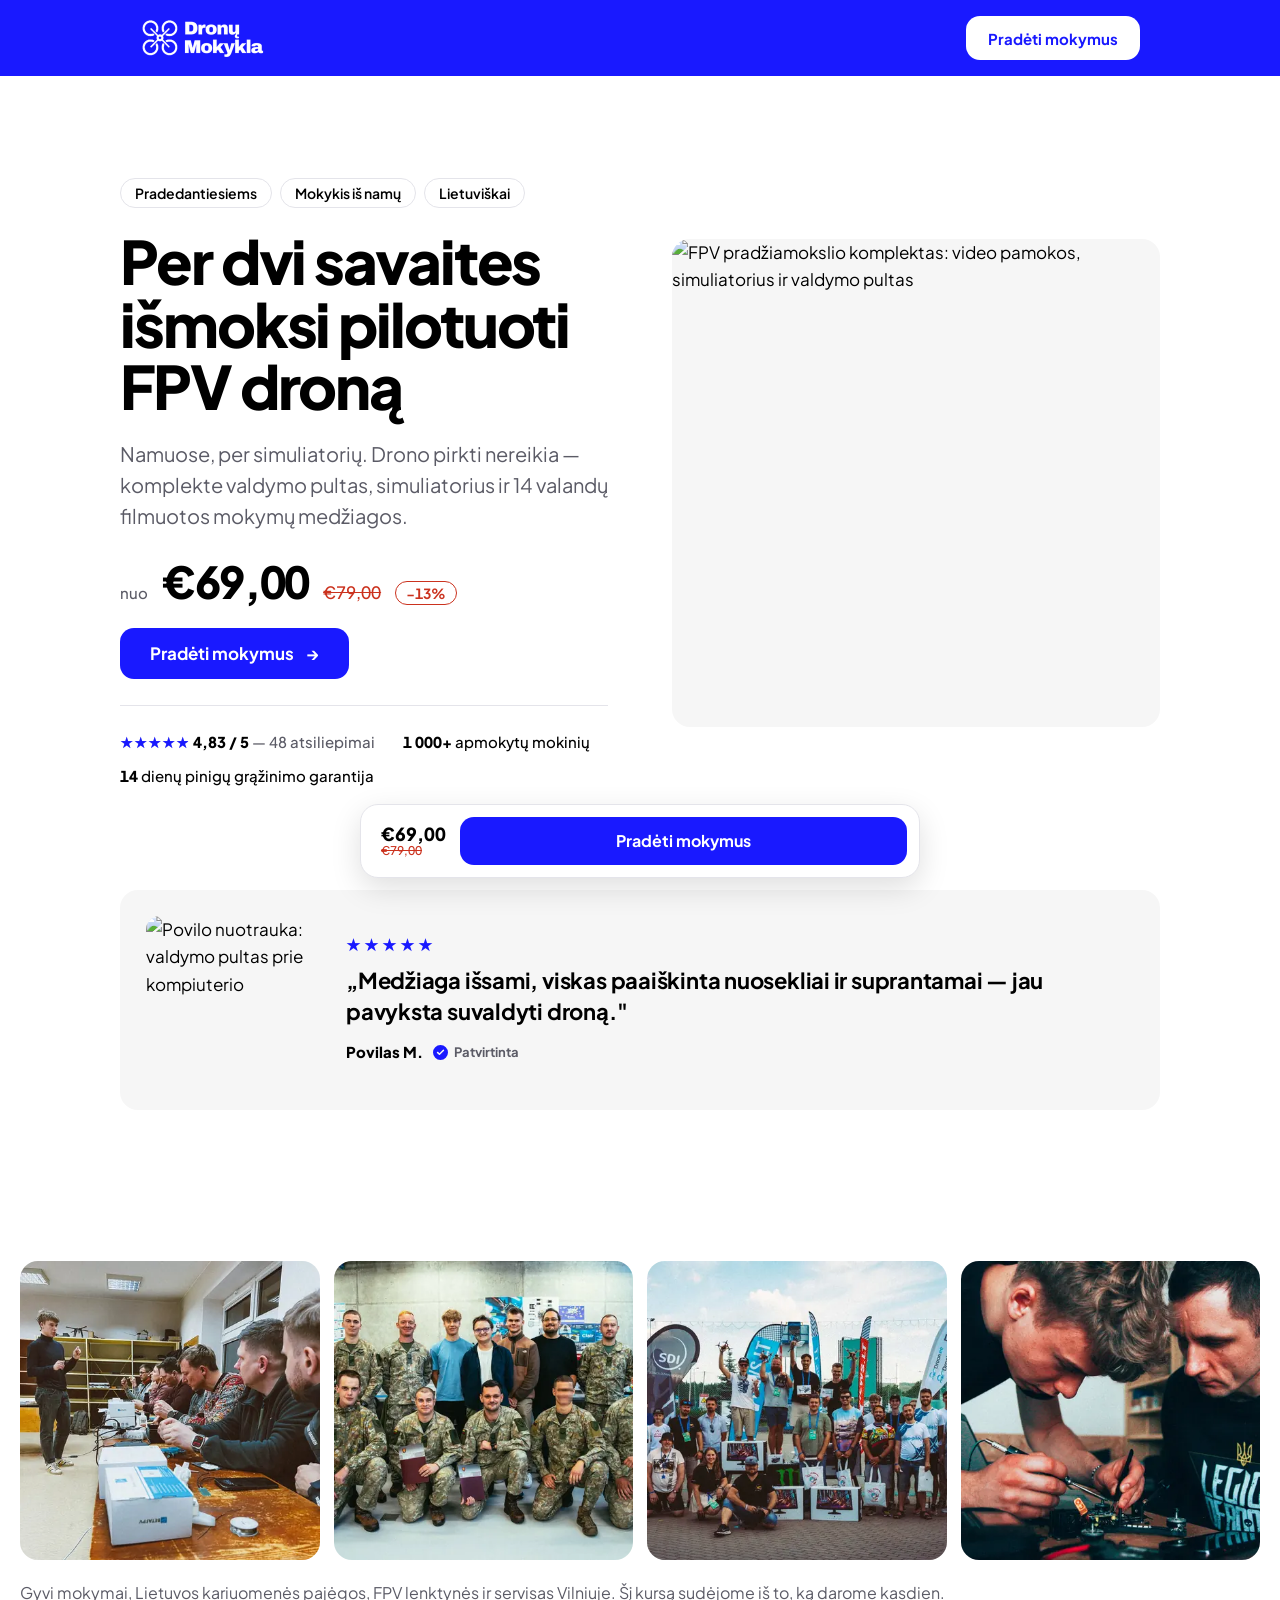
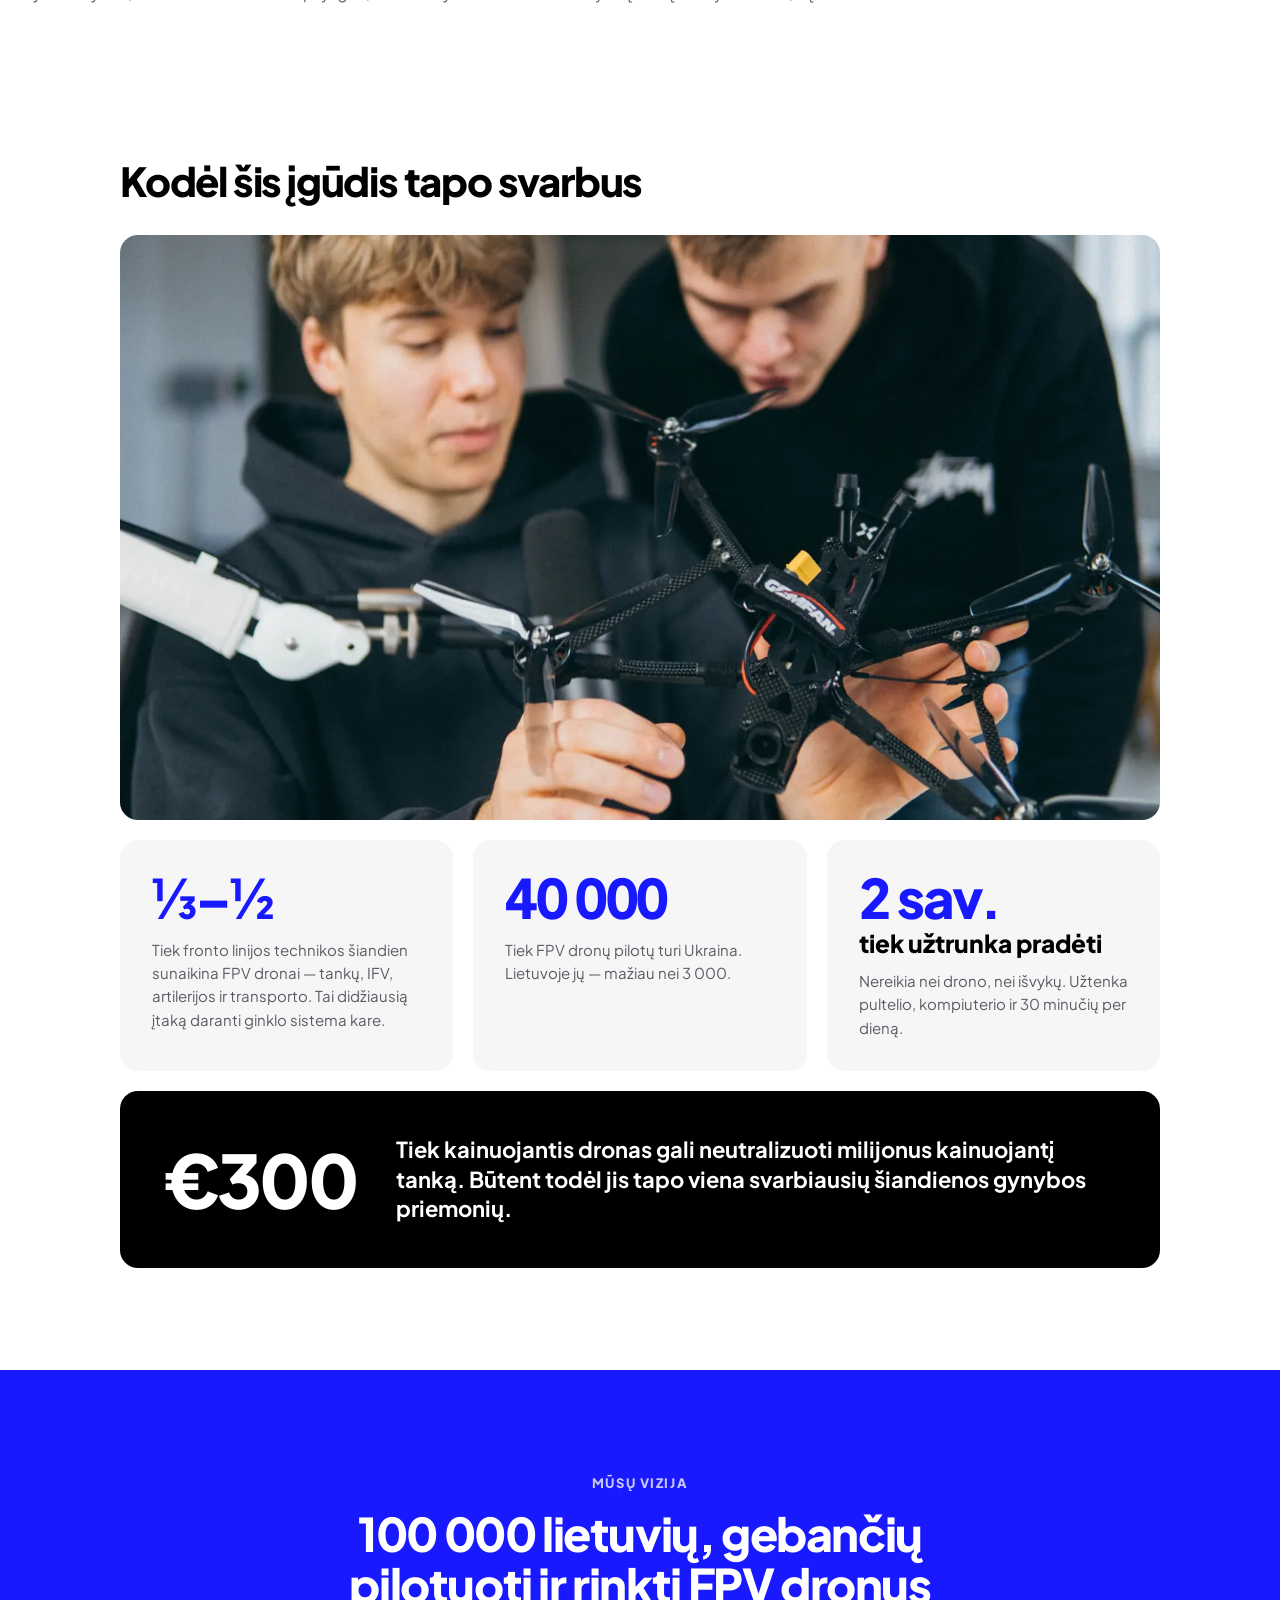
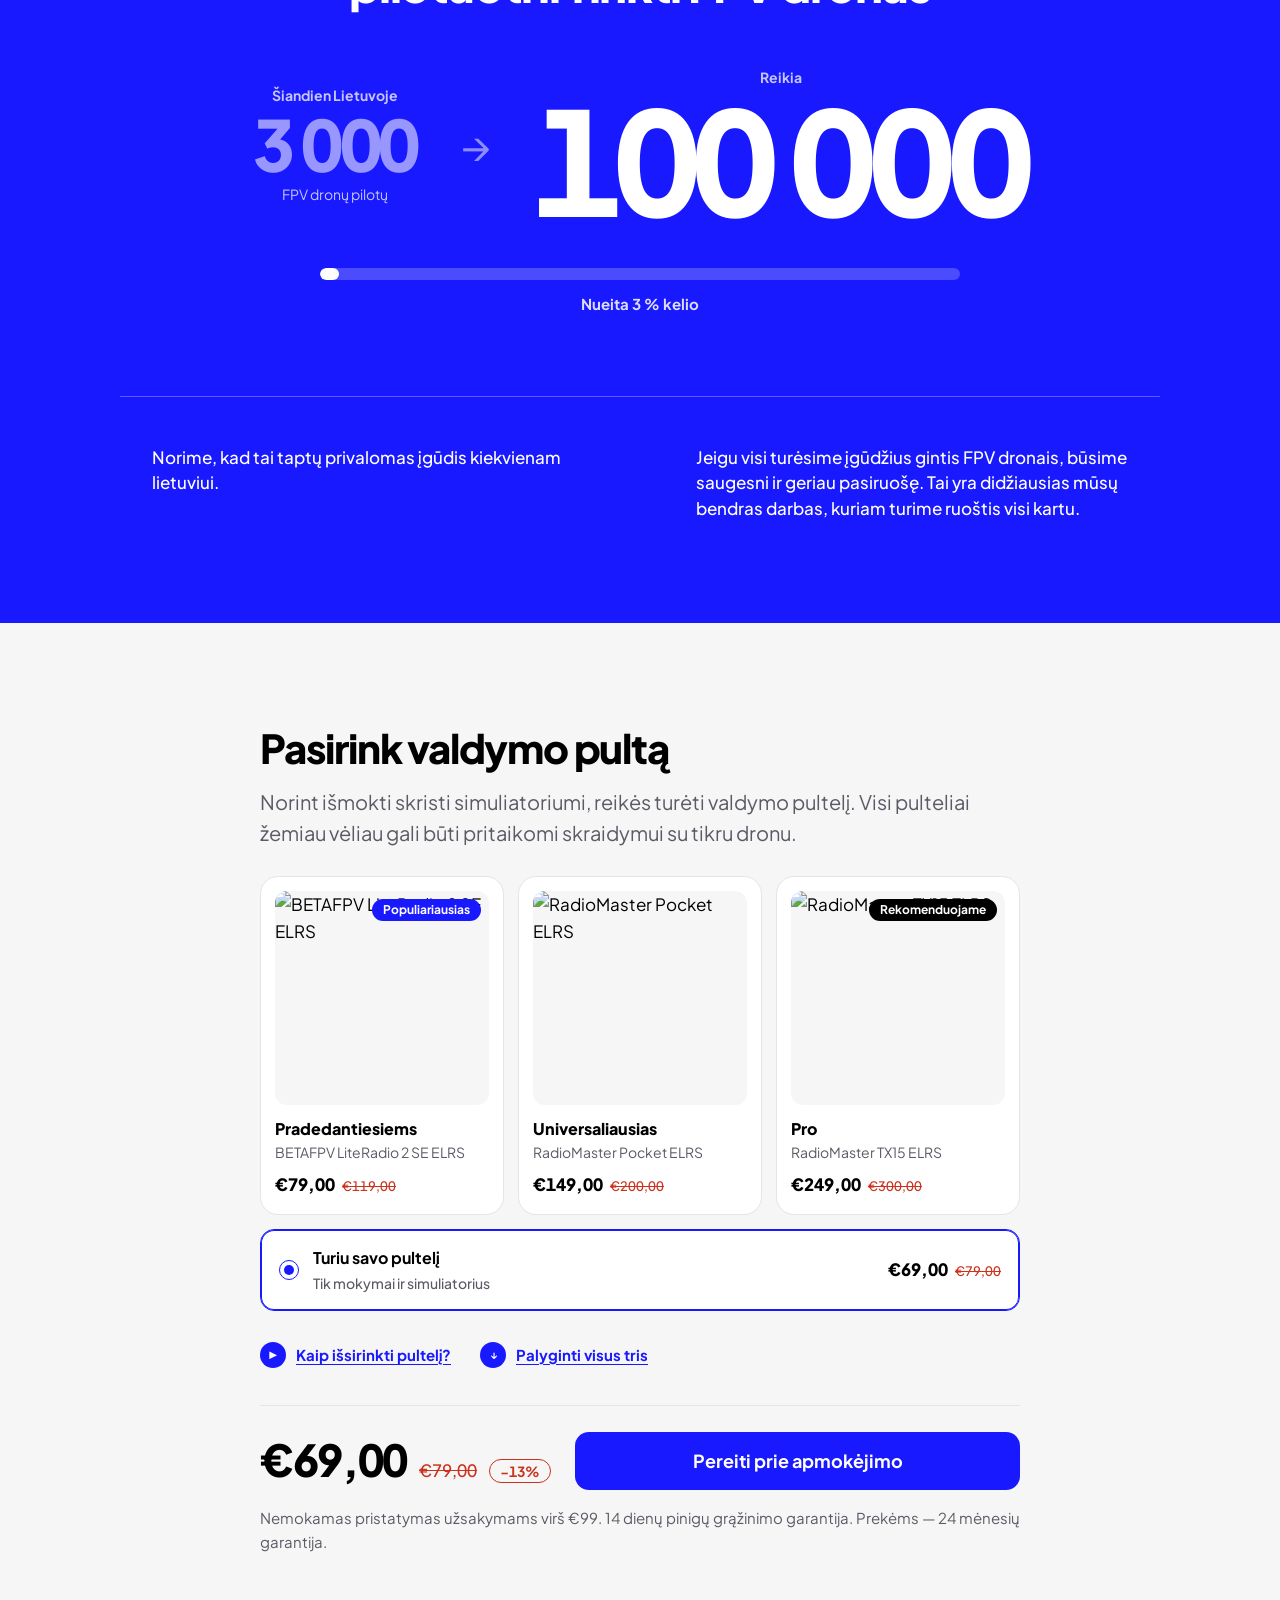
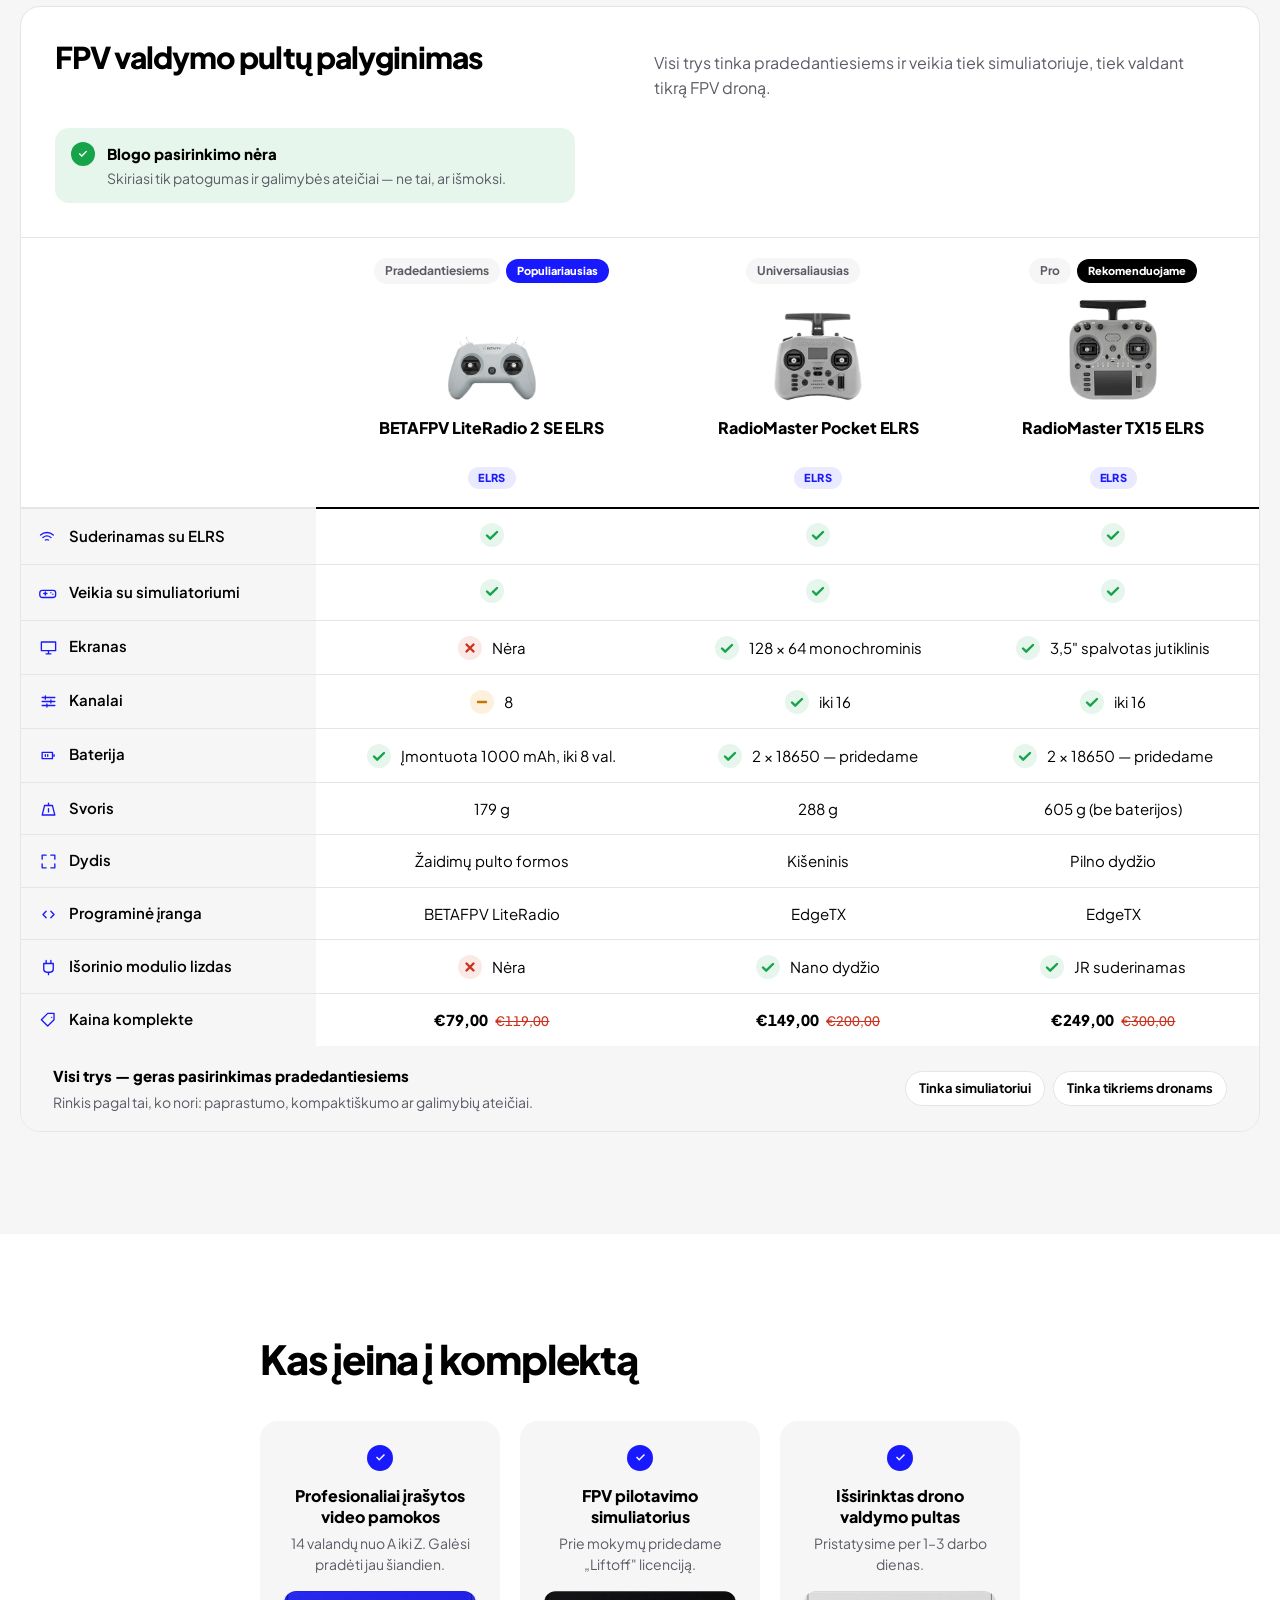
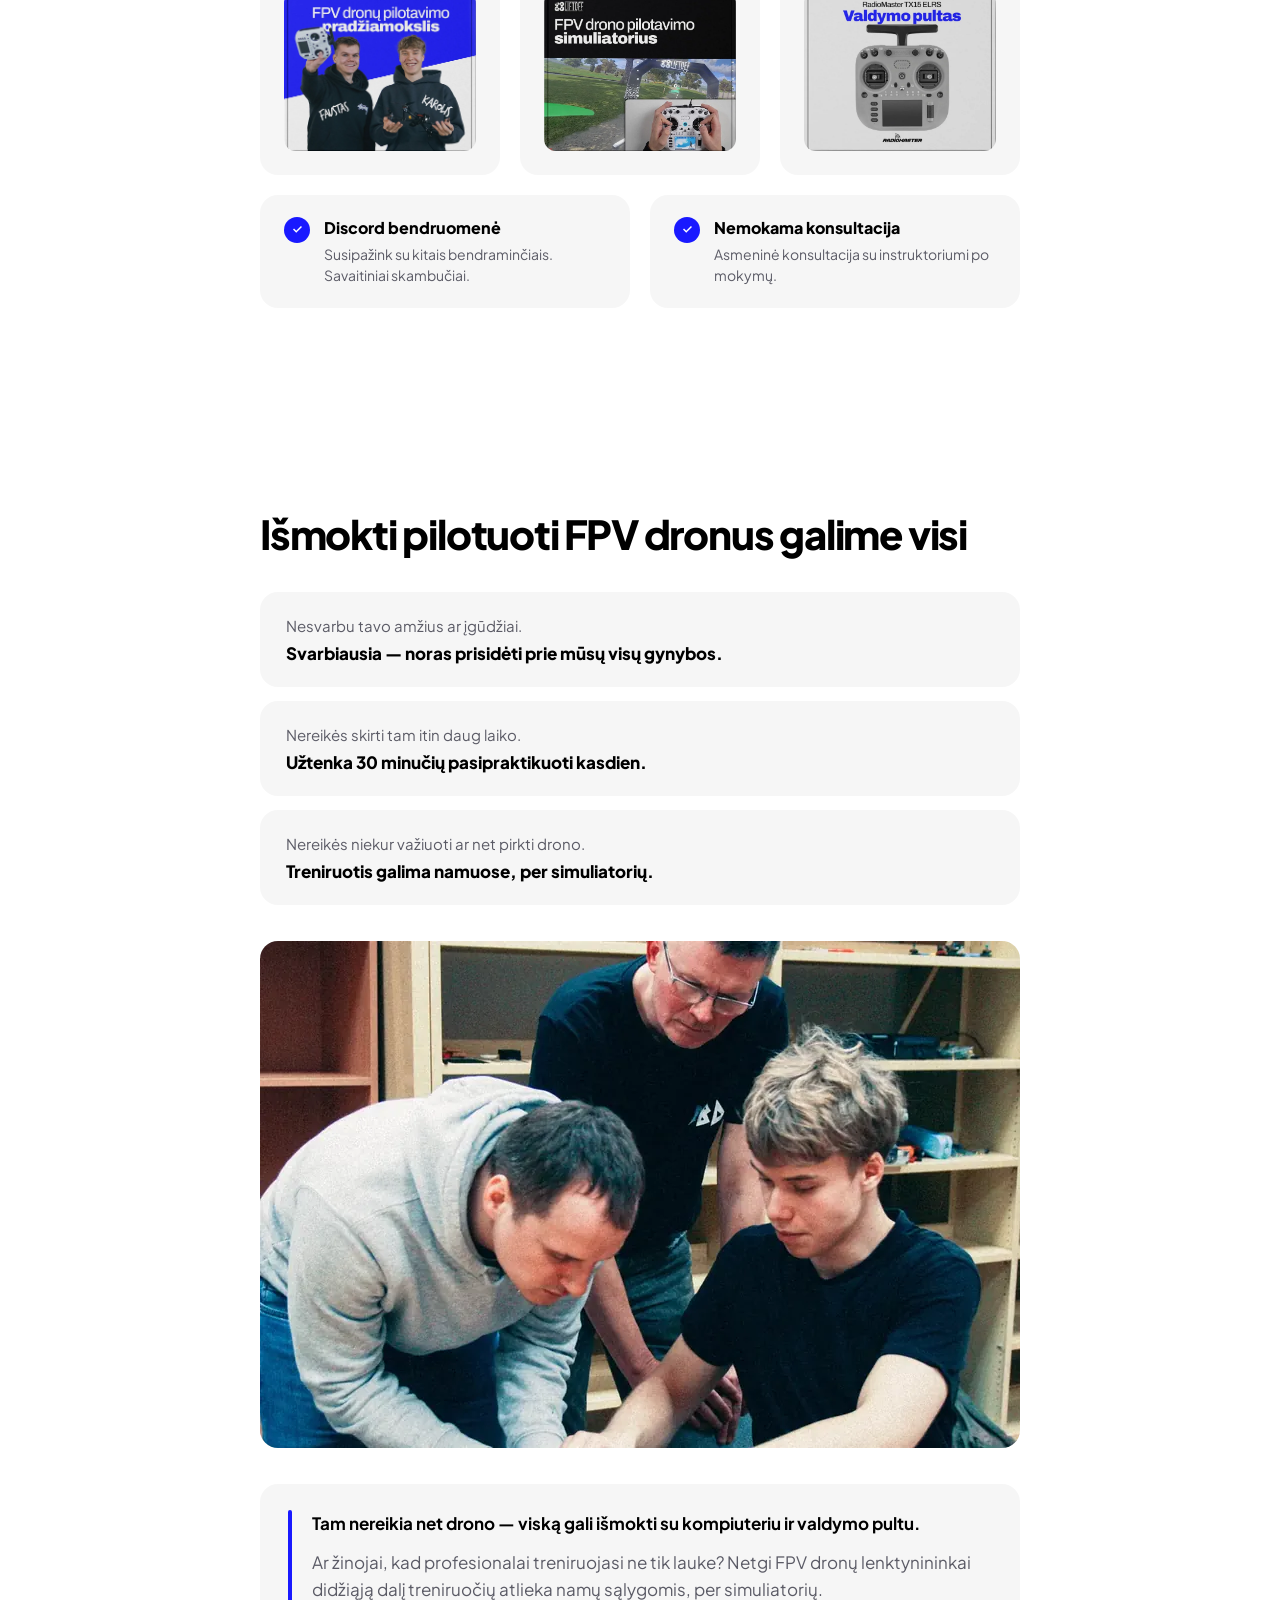
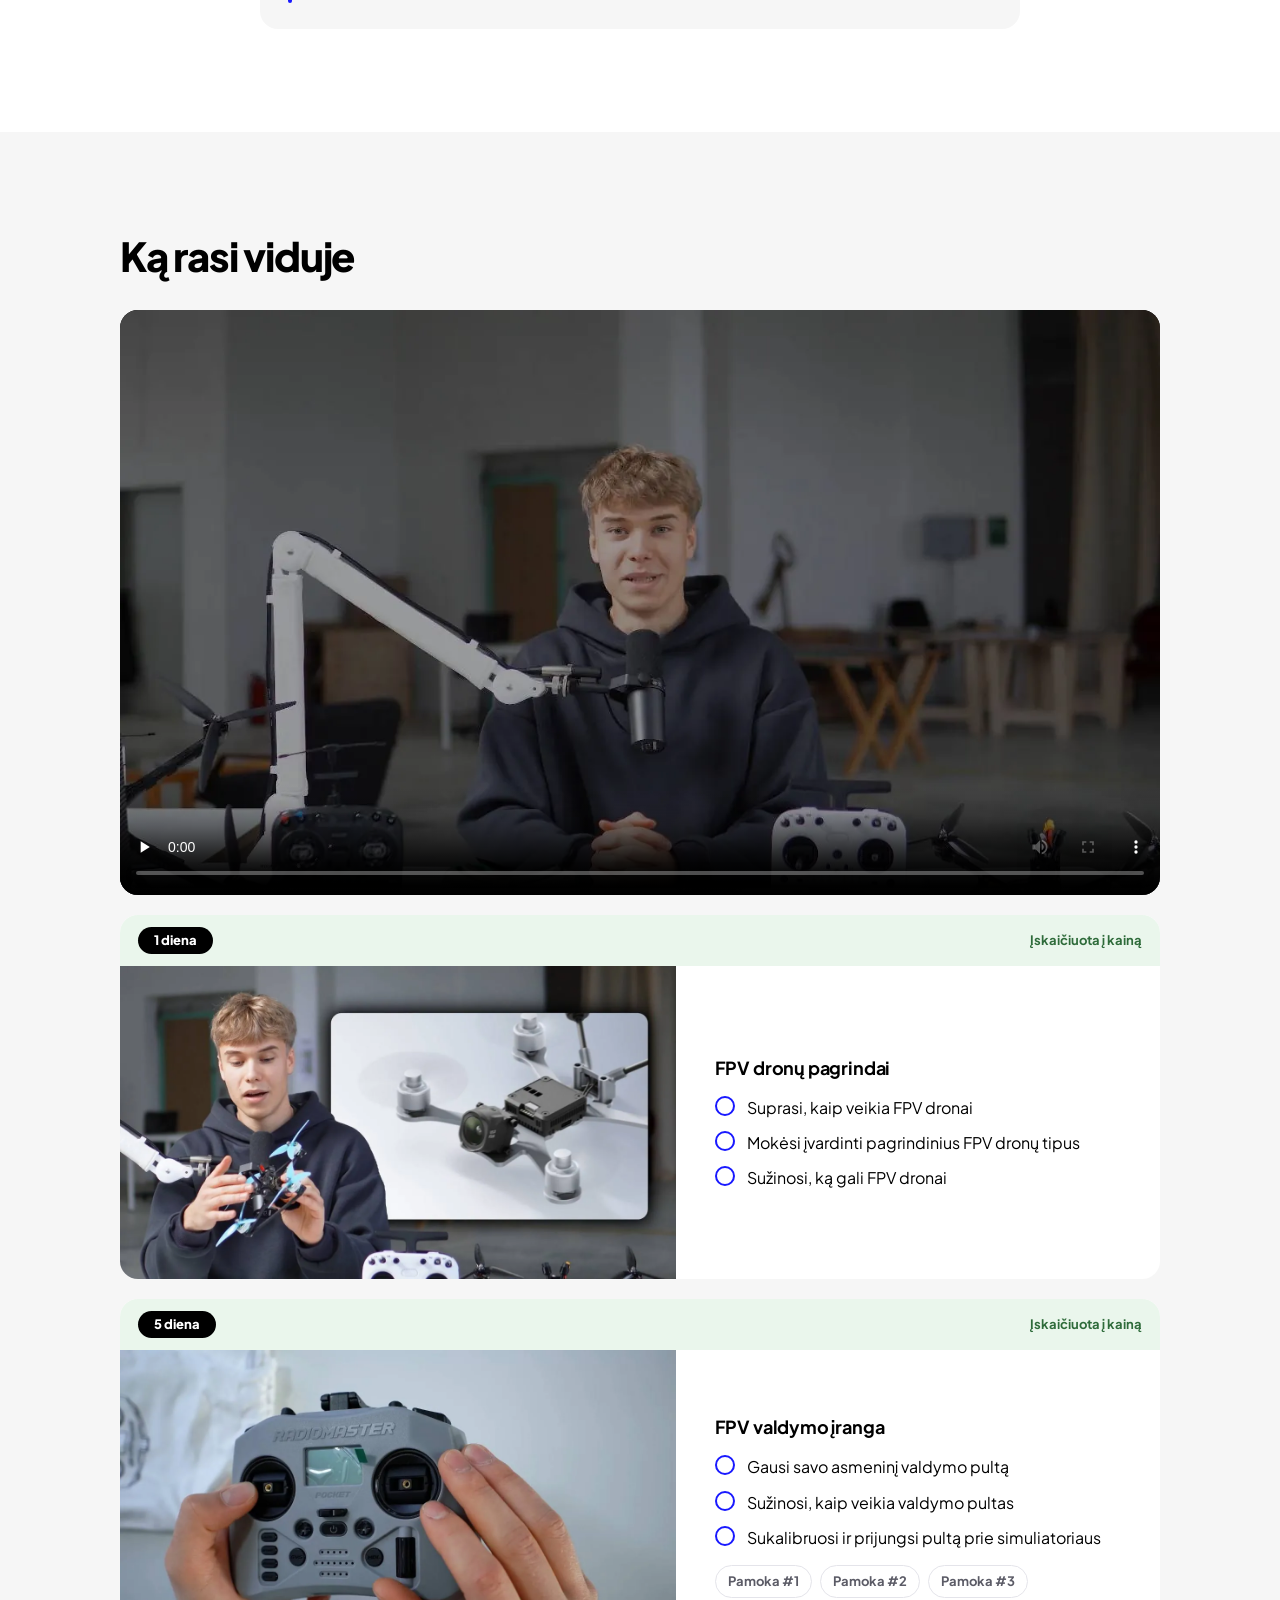
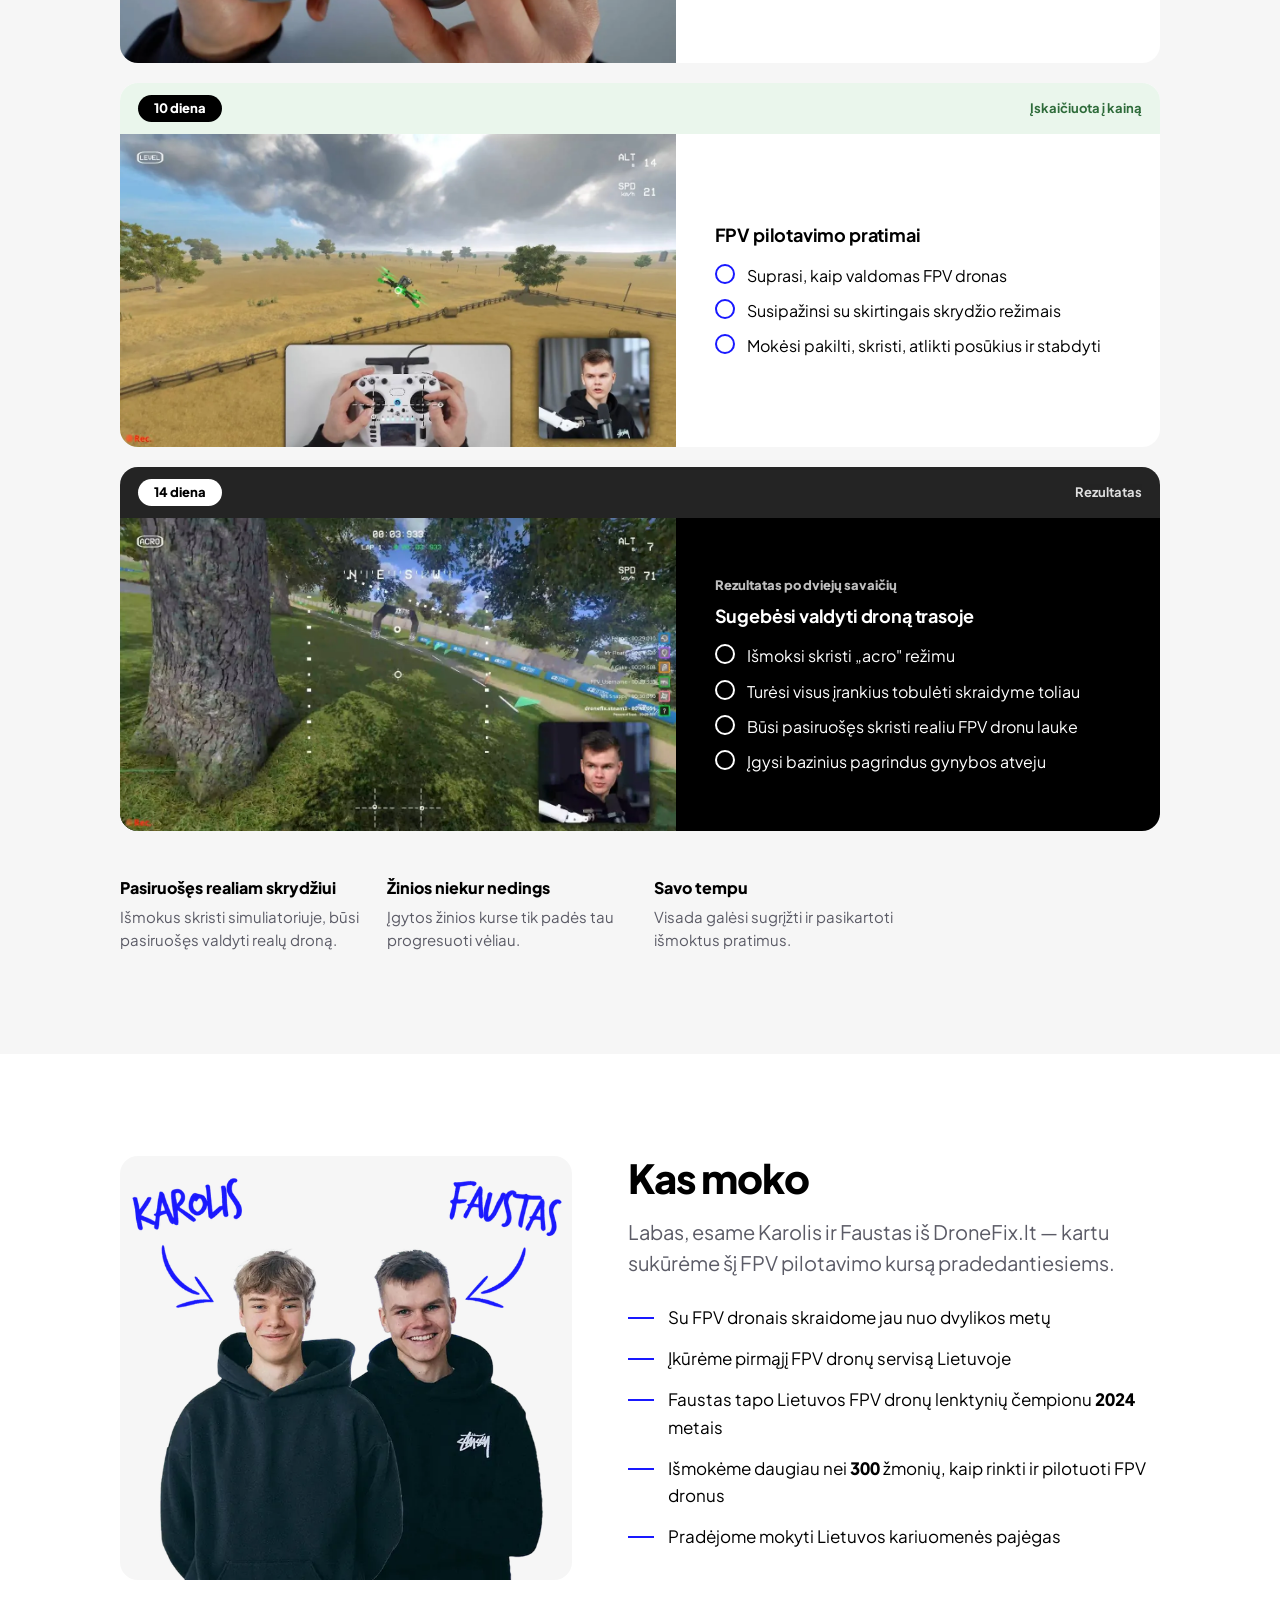
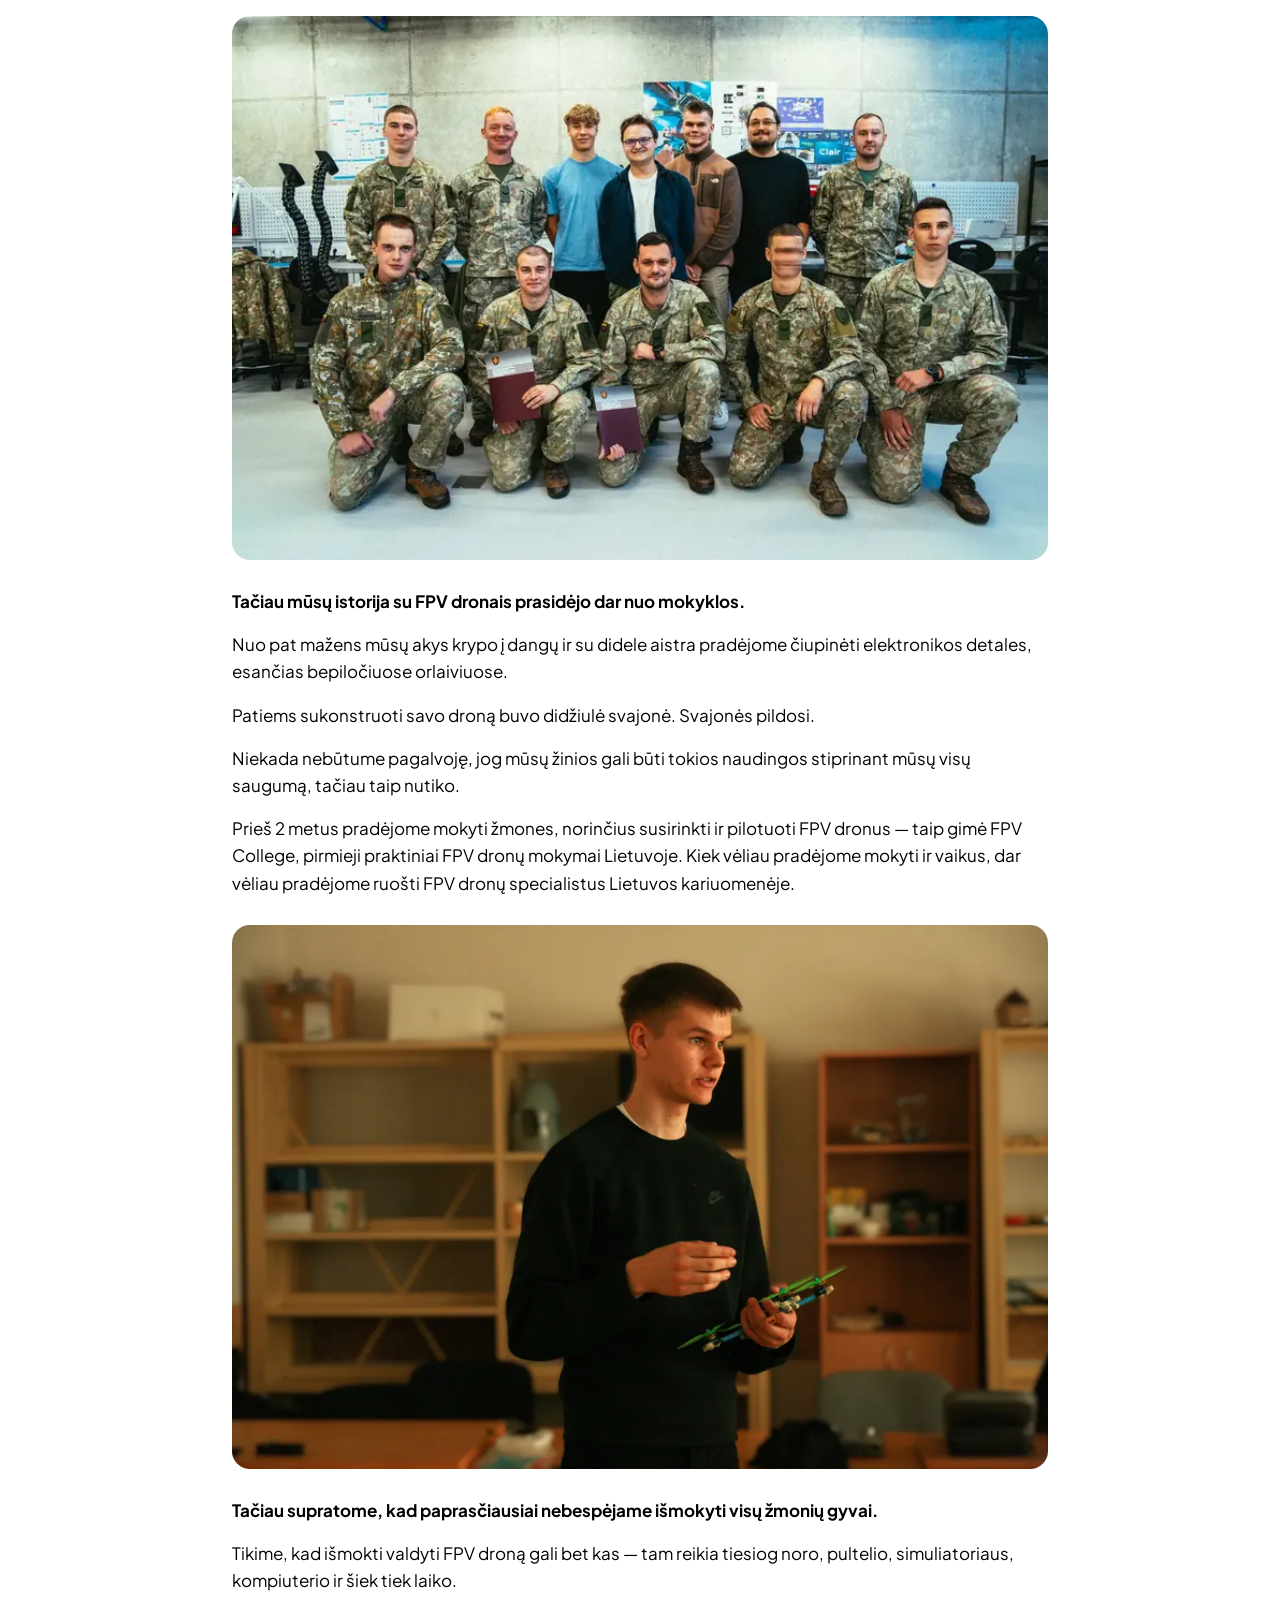
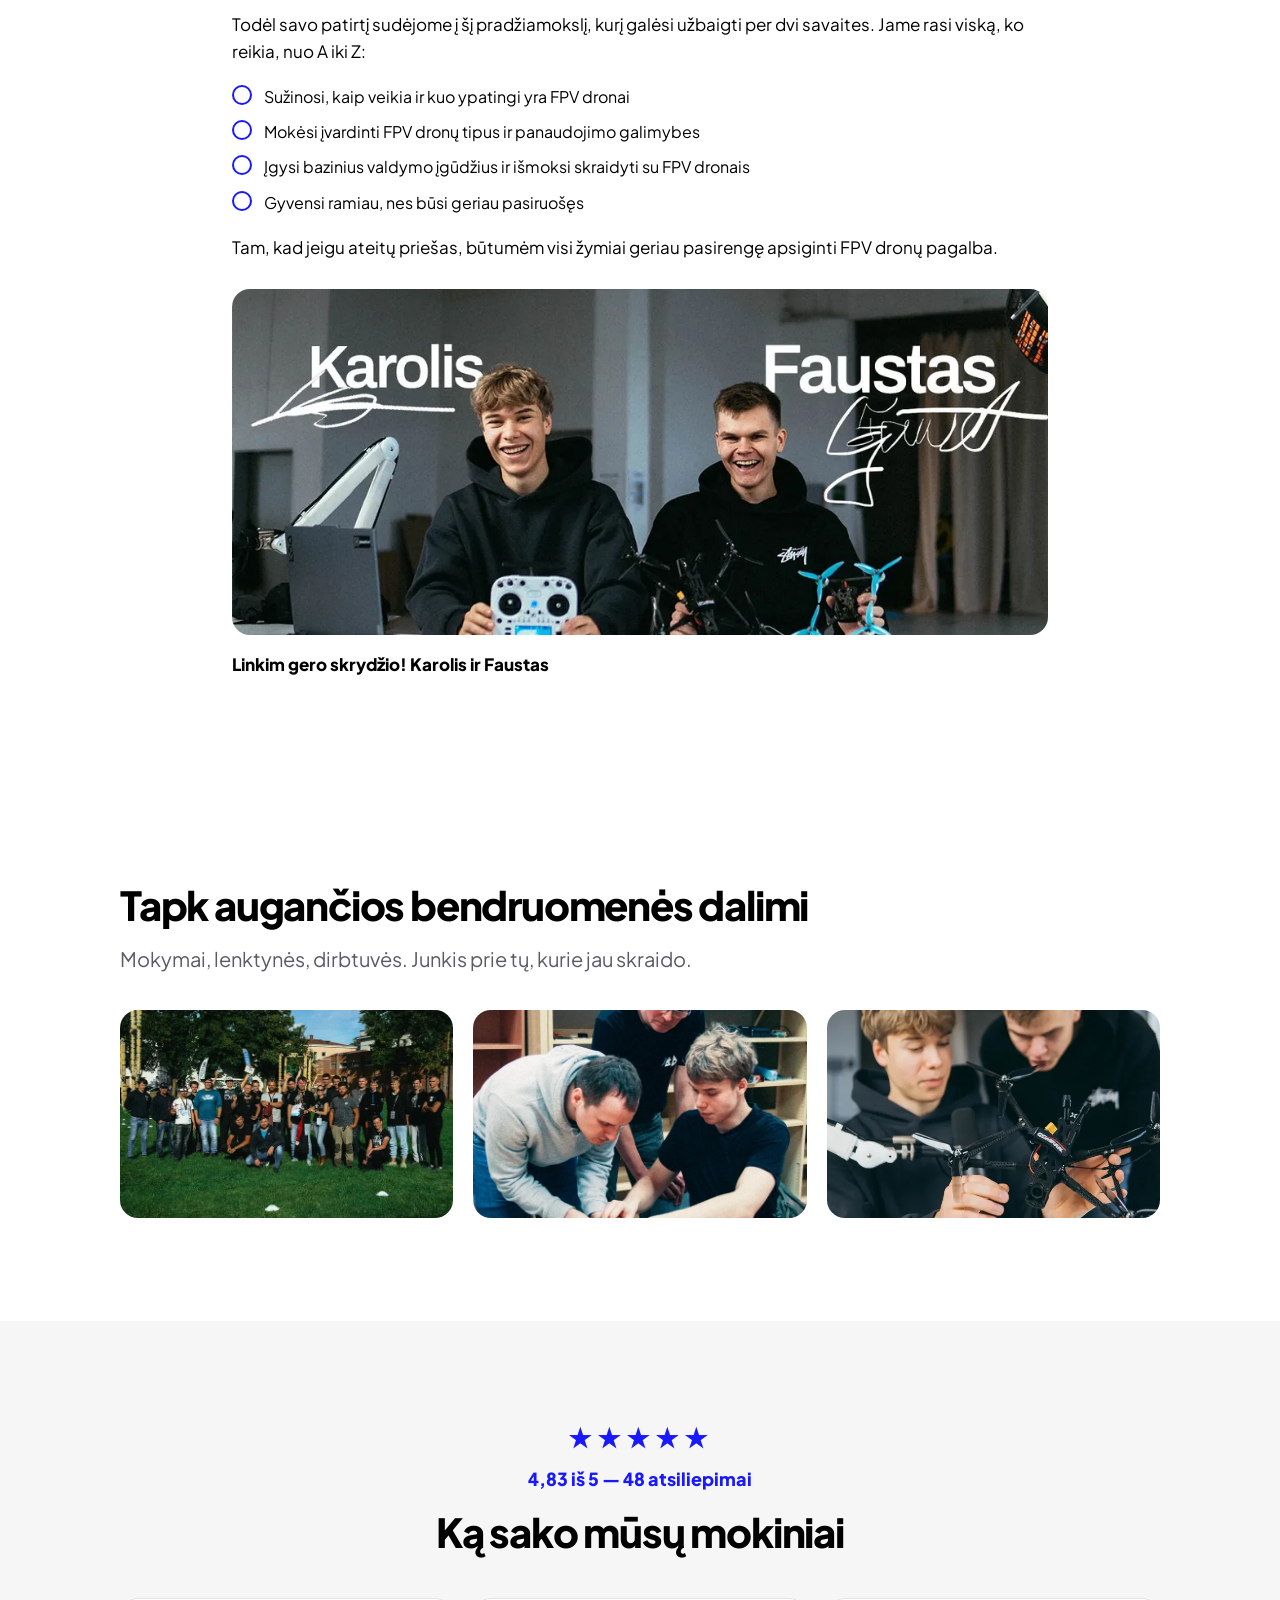
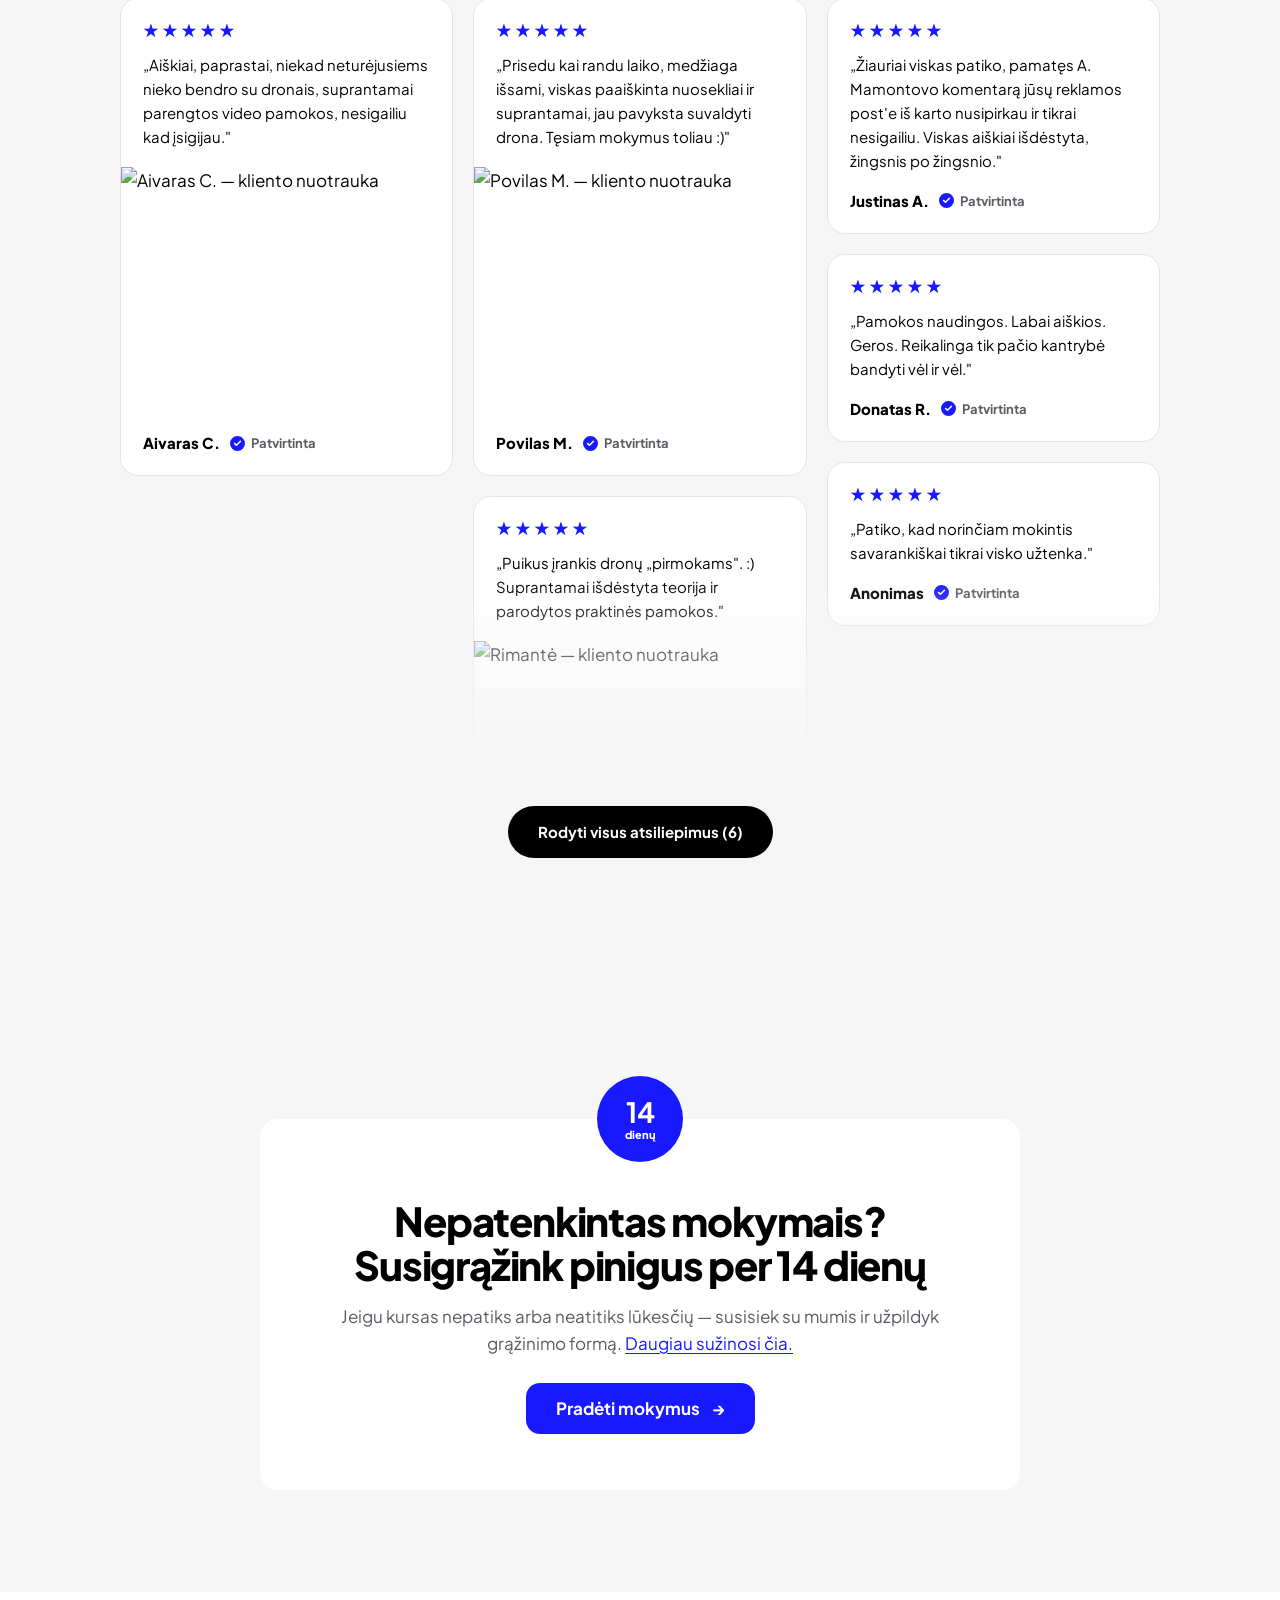
==== commit 547c3c7a: "Zvaigzdutes procentais, lenteles nuotraukos telefone, tik TX15 komplekte - Zvaigzdutes: naujas .dm-z" ====
--- a/index.html
+++ b/index.html
@@ -133,6 +133,12 @@
 
 /* ===== ATSILIEPIMAI: centruota antraštė + karuselė ===== */
 #dm .dm-revhead{text-align:center;}
+/* Dalinis uzpildymas: pilki fone, melyni virsuje, apkirpti pagal procenta.
+   4,83 is 5 turi atrodyti kaip 4,83, o ne kaip penkios pilnos. */
+#dm .dm-zv{position:relative;display:inline-block;line-height:1;white-space:nowrap;}
+#dm .dm-zv-tusti{color:#C9C9DB;}
+#dm .dm-zv-pilni{position:absolute;left:0;top:0;overflow:hidden;white-space:nowrap;
+  color:var(--dm-blue);}
 #dm .dm-revstars{
   color:var(--dm-blue);font-size:1.75rem;letter-spacing:4px;line-height:1;
 }
@@ -360,19 +366,6 @@
 }
 #dm .dm-kit-img img{
   position:absolute;inset:0;width:100%;height:100%;object-fit:contain;
-}
-
-/* Pultų persijungimas — trys statiniai kadrai vietoj GIF'o */
-#dm .dm-swap img{opacity:0;animation:dmSwap 6s infinite;}
-#dm .dm-swap img:nth-child(1){animation-delay:0s;}
-#dm .dm-swap img:nth-child(2){animation-delay:2s;}
-#dm .dm-swap img:nth-child(3){animation-delay:4s;}
-@keyframes dmSwap{
-  0%,3%{opacity:0;} 6%,30%{opacity:1;} 34%,100%{opacity:0;}
-}
-@media (prefers-reduced-motion:reduce){
-  #dm .dm-swap img{animation:none;opacity:0;}
-  #dm .dm-swap img:nth-child(2){opacity:1;}
 }
 
 @media (max-width:760px){
@@ -493,8 +486,10 @@
 #dm .dm-cmp-zenklas--rek{background:var(--dm-ink);}
 #dm .dm-cmp-zenklas--tuscia{visibility:hidden;}
 #dm .dm-tag--rek{background:var(--dm-ink);}
-#dm .dm-cmp-foto{display:block;width:100%;max-width:132px;aspect-ratio:1/1;
-  margin:0 auto 10px;}
+/* Aiskus px matmenys, o ne aspect-ratio: lenteles langelyje aspect-ratio
+   kai kuriose narsyklese (Safari) sukelia netiketa isdestyma - nuotraukos
+   issikisdavo virs kitu eiluciu. */
+#dm .dm-cmp-foto{display:block;width:112px;height:112px;margin:0 auto 10px;}
 #dm .dm-cmp-foto img{width:100%;height:100%;object-fit:contain;display:block;}
 #dm .dm-cmp-pav{display:block;font-weight:800;font-size:1rem;line-height:1.3;}
 #dm .dm-cmp-chip{display:inline-block;margin-top:8px;font-size:0.6875rem;
@@ -559,7 +554,7 @@
     line-height:1.35;}
   #dm .dm-cmp tbody th{white-space:normal;width:68px;}
   #dm .dm-cmp thead th{padding:12px 6px 10px;}
-  #dm .dm-cmp-foto{max-width:100%;}
+  #dm .dm-cmp-foto{width:64px;height:64px;margin:0 auto 8px;}
   #dm .dm-cmp-pav{font-size:0.75rem;}
   #dm .dm-cmp-ikona{display:none;}
   /* Siaurame stulpelyje telpa tik viena žyma. Vaidmens skiltį slepiam
@@ -715,7 +710,7 @@
       <a class="dm-btn" href="#dm-pirkti">Pradėti mokymus <span class="dm-arrow" aria-hidden="true">→</span></a>
 
       <ul class="dm-trust">
-        <li><span class="dm-stars" aria-hidden="true">★★★★★</span> <b class="dm-num" id="dm-hero-rating">4,83 / 5</b> <span class="dm-muted">— <span class="dm-num" id="dm-hero-count">48</span> atsiliepimai</span></li>
+        <li><span class="dm-stars dm-zv" id="dm-hero-stars" role="img" aria-label="4,83 iš 5"><span class="dm-zv-tusti" aria-hidden="true">★★★★★</span><span class="dm-zv-pilni" aria-hidden="true" style="width:96.6%">★★★★★</span></span> <b class="dm-num" id="dm-hero-rating">4,83 / 5</b> <span class="dm-muted">— <span class="dm-num" id="dm-hero-count">48</span> atsiliepimai</span></li>
         <li><b class="dm-num">1 000+</b> apmokytų mokinių</li>
         <li><b class="dm-num">14</b> dienų pinigų grąžinimo garantija</li>
       </ul>
@@ -938,9 +933,7 @@
         <span class="dm-tick" aria-hidden="true"><svg viewBox="0 0 20 20" fill="currentColor"><path d="M8.3 14.3L4 10l1.4-1.4 2.9 2.9 6.3-6.3L16 6.6z"/></svg></span>
         <h3>Išsirinktas drono valdymo pultas</h3>
         <p>Pristatysime per 1–3 darbo dienas.</p>
-        <div class="dm-kit-img dm-swap">
-          <img src="" data-dm-img-src="pultas1" alt="BETAFPV LiteRadio 2 SE ELRS valdymo pultas" loading="lazy">
-          <img src="" data-dm-img-src="pultas2" alt="RadioMaster Pocket ELRS valdymo pultas" loading="lazy">
+        <div class="dm-kit-img">
           <img src="" data-dm-img-src="pultas3" alt="RadioMaster TX15 ELRS valdymo pultas" loading="lazy">
         </div>
       </div>
@@ -1175,7 +1168,7 @@
 <section class="dm-sec dm-grey">
   <div class="dm-wrap">
     <div class="dm-revhead">
-      <div class="dm-revstars" aria-hidden="true">★★★★★</div>
+      <div class="dm-revstars dm-zv" id="dm-rev-stars" role="img" aria-label="4,83 iš 5"><span class="dm-zv-tusti" aria-hidden="true">★★★★★</span><span class="dm-zv-pilni" aria-hidden="true" style="width:96.6%">★★★★★</span></div>
       <div class="dm-revscore"><span id="dm-rev-suma">4,83</span> iš 5 — <span id="dm-rev-kiekis">48</span> atsiliepimai</div>
       <h2 class="dm-h2">Ką sako mūsų mokiniai</h2>
     </div>
@@ -2122,6 +2115,8 @@
         img.src = src;
         img.alt = v.pavadinimas;
         img.loading = "lazy";
+        img.width = 112;
+        img.height = 112;
         box.appendChild(img);
         th.appendChild(box);
       }
@@ -2413,6 +2408,19 @@
       dez.appendChild(bq);
     });
 
+    /* Zvaigzduciu uzpildymas pagal tikra vidurki. */
+    if (vidurkis) {
+      var proc = Math.max(0, Math.min(100, (vidurkis / 5) * 100)).toFixed(1) + "%";
+      var etikete = vidurkis.toFixed(2).replace(".", ",") + " iš 5";
+      ["dm-hero-stars", "dm-rev-stars"].forEach(function (id) {
+        var zv = document.getElementById(id);
+        if (!zv) return;
+        var pilni = zv.querySelector(".dm-zv-pilni");
+        if (pilni) pilni.style.width = proc;
+        zv.setAttribute("aria-label", etikete);
+      });
+    }
+
     var elS = document.getElementById("dm-rev-suma");
     var elK = document.getElementById("dm-rev-kiekis");
     if (elS && vidurkis) elS.textContent = vidurkis.toFixed(2).replace(".", ",");
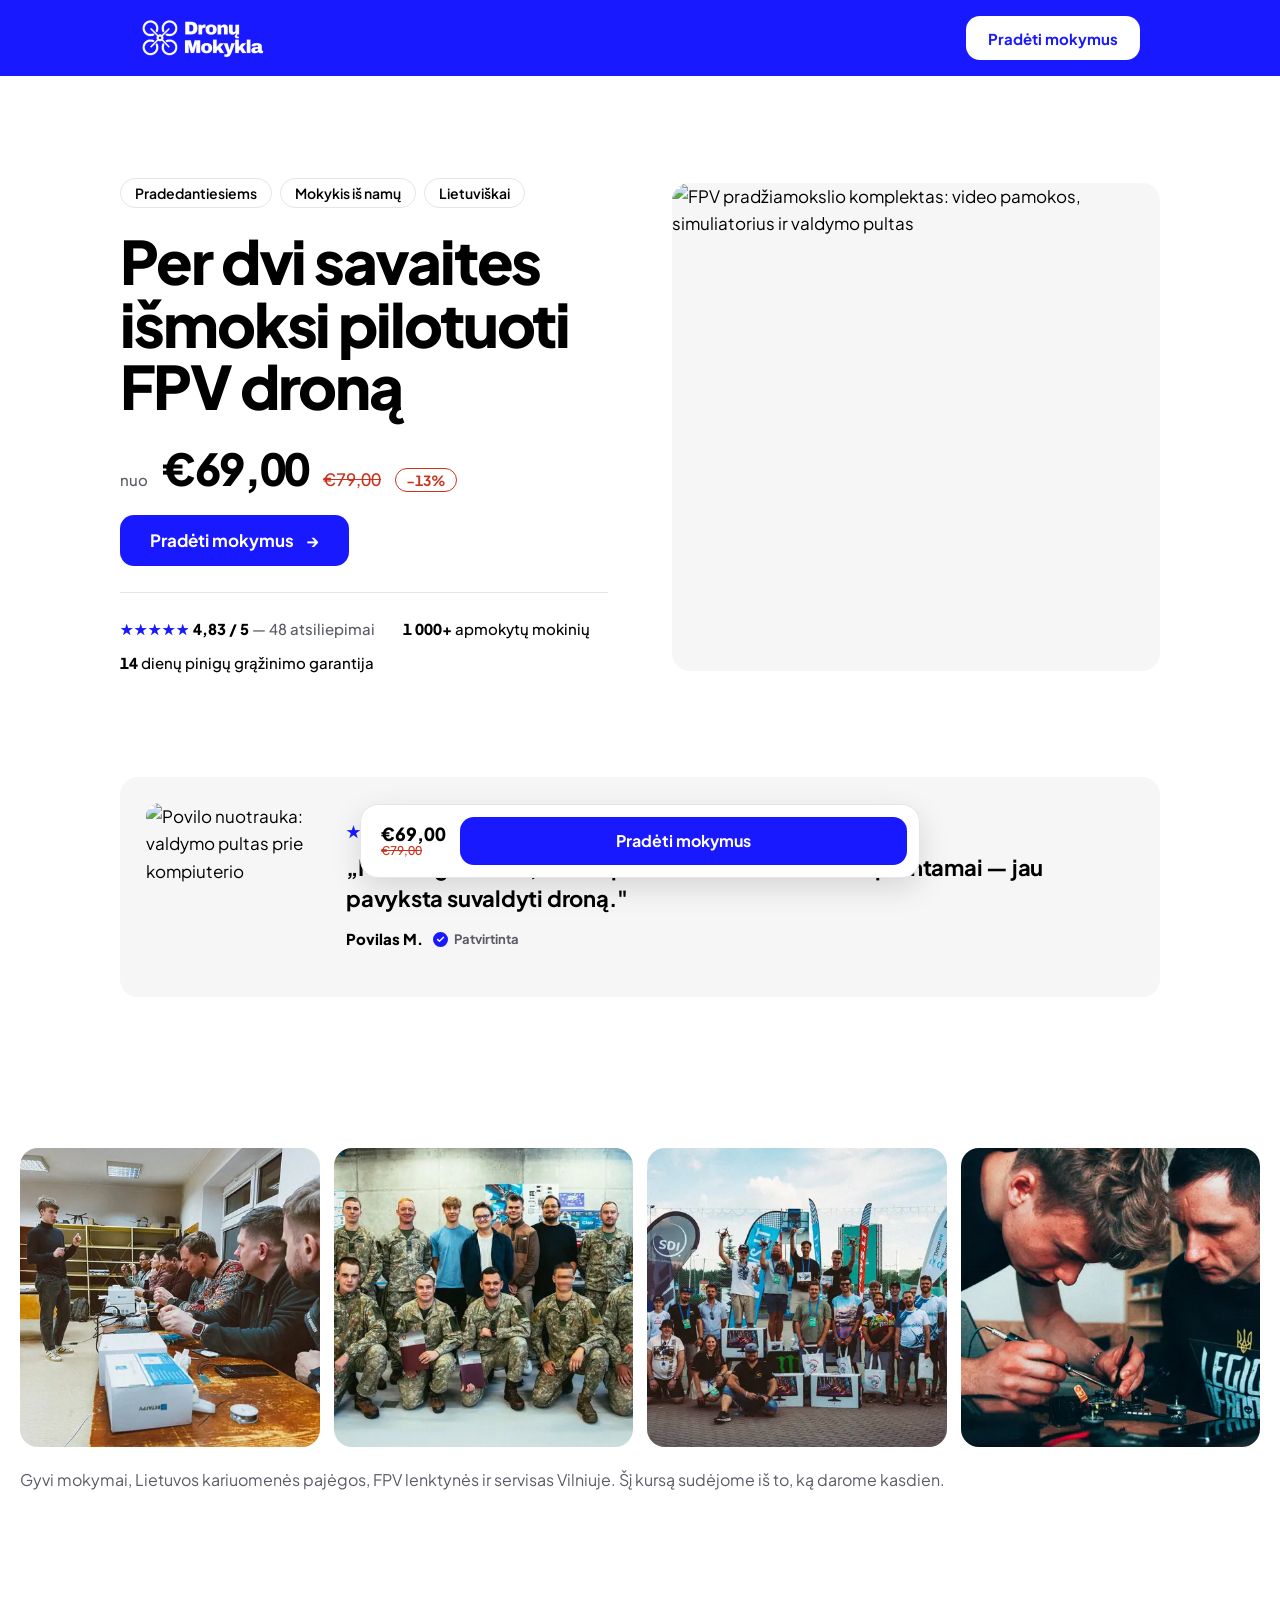
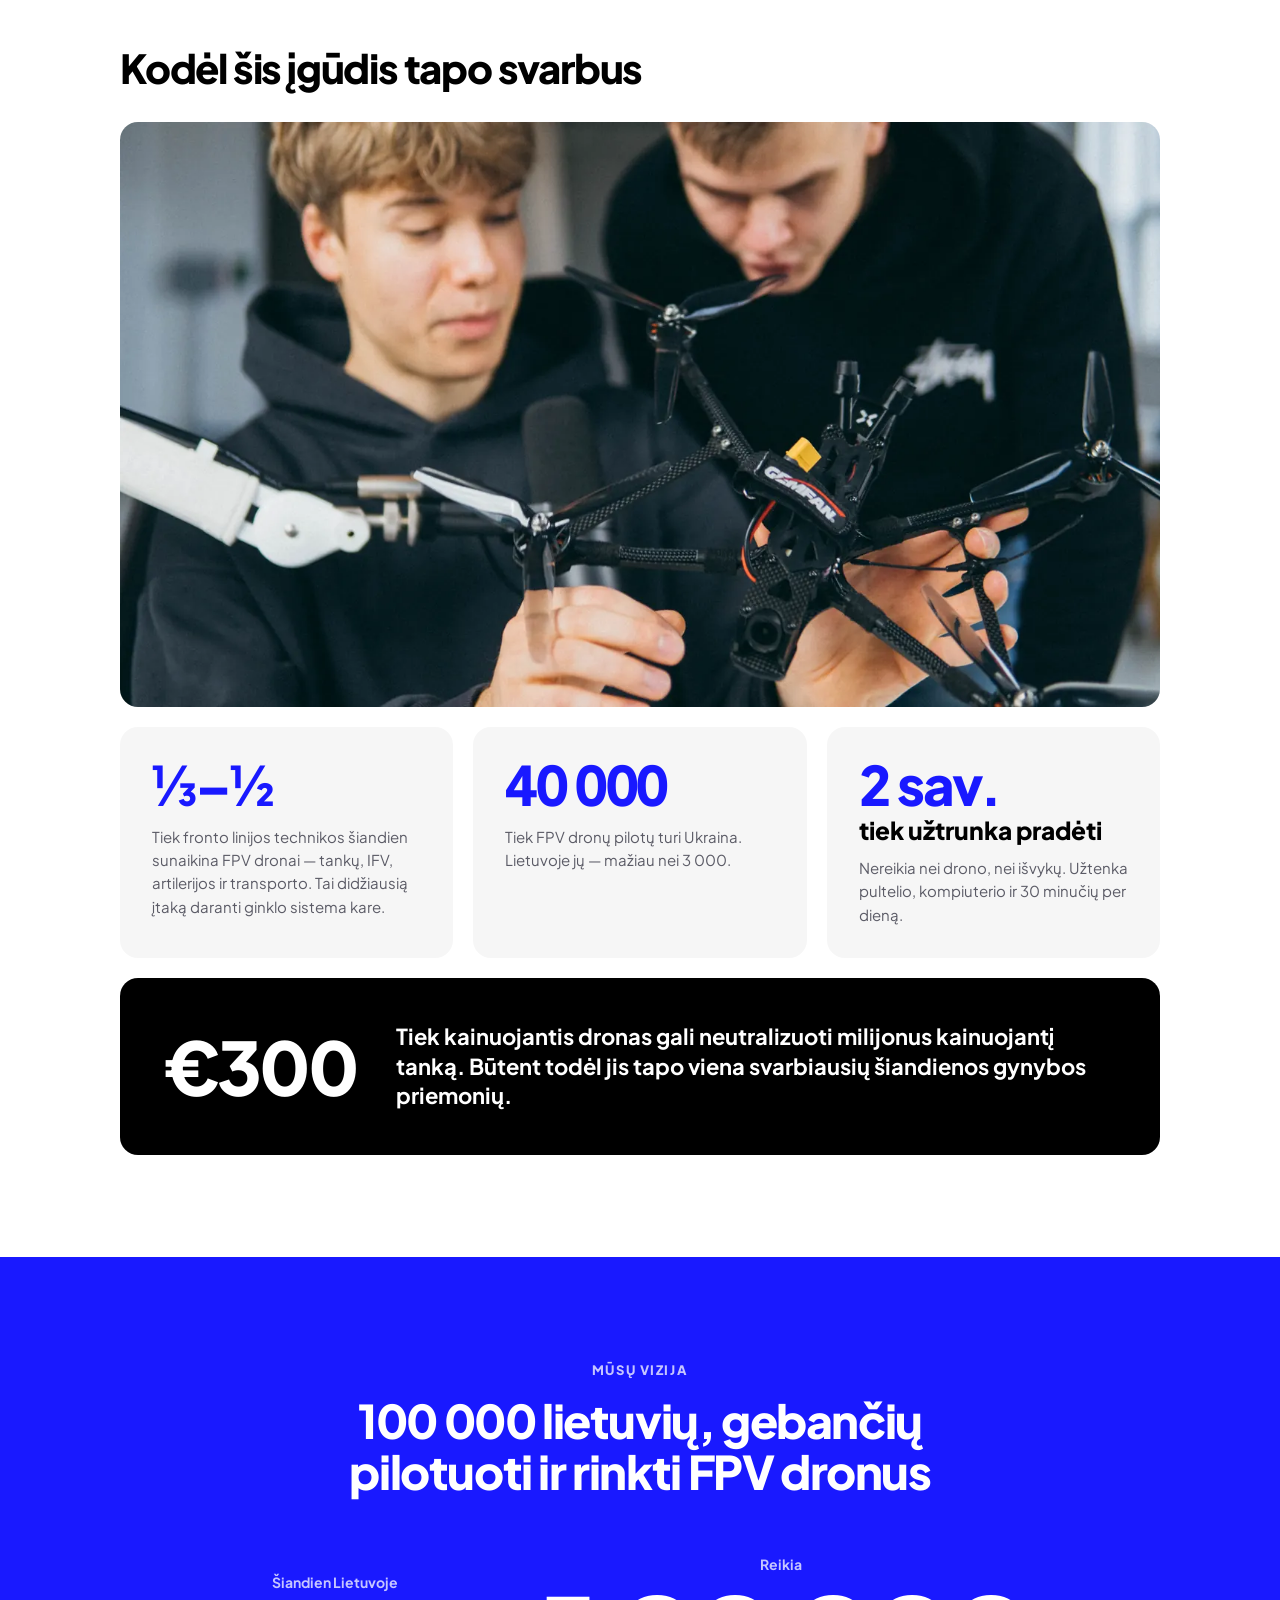
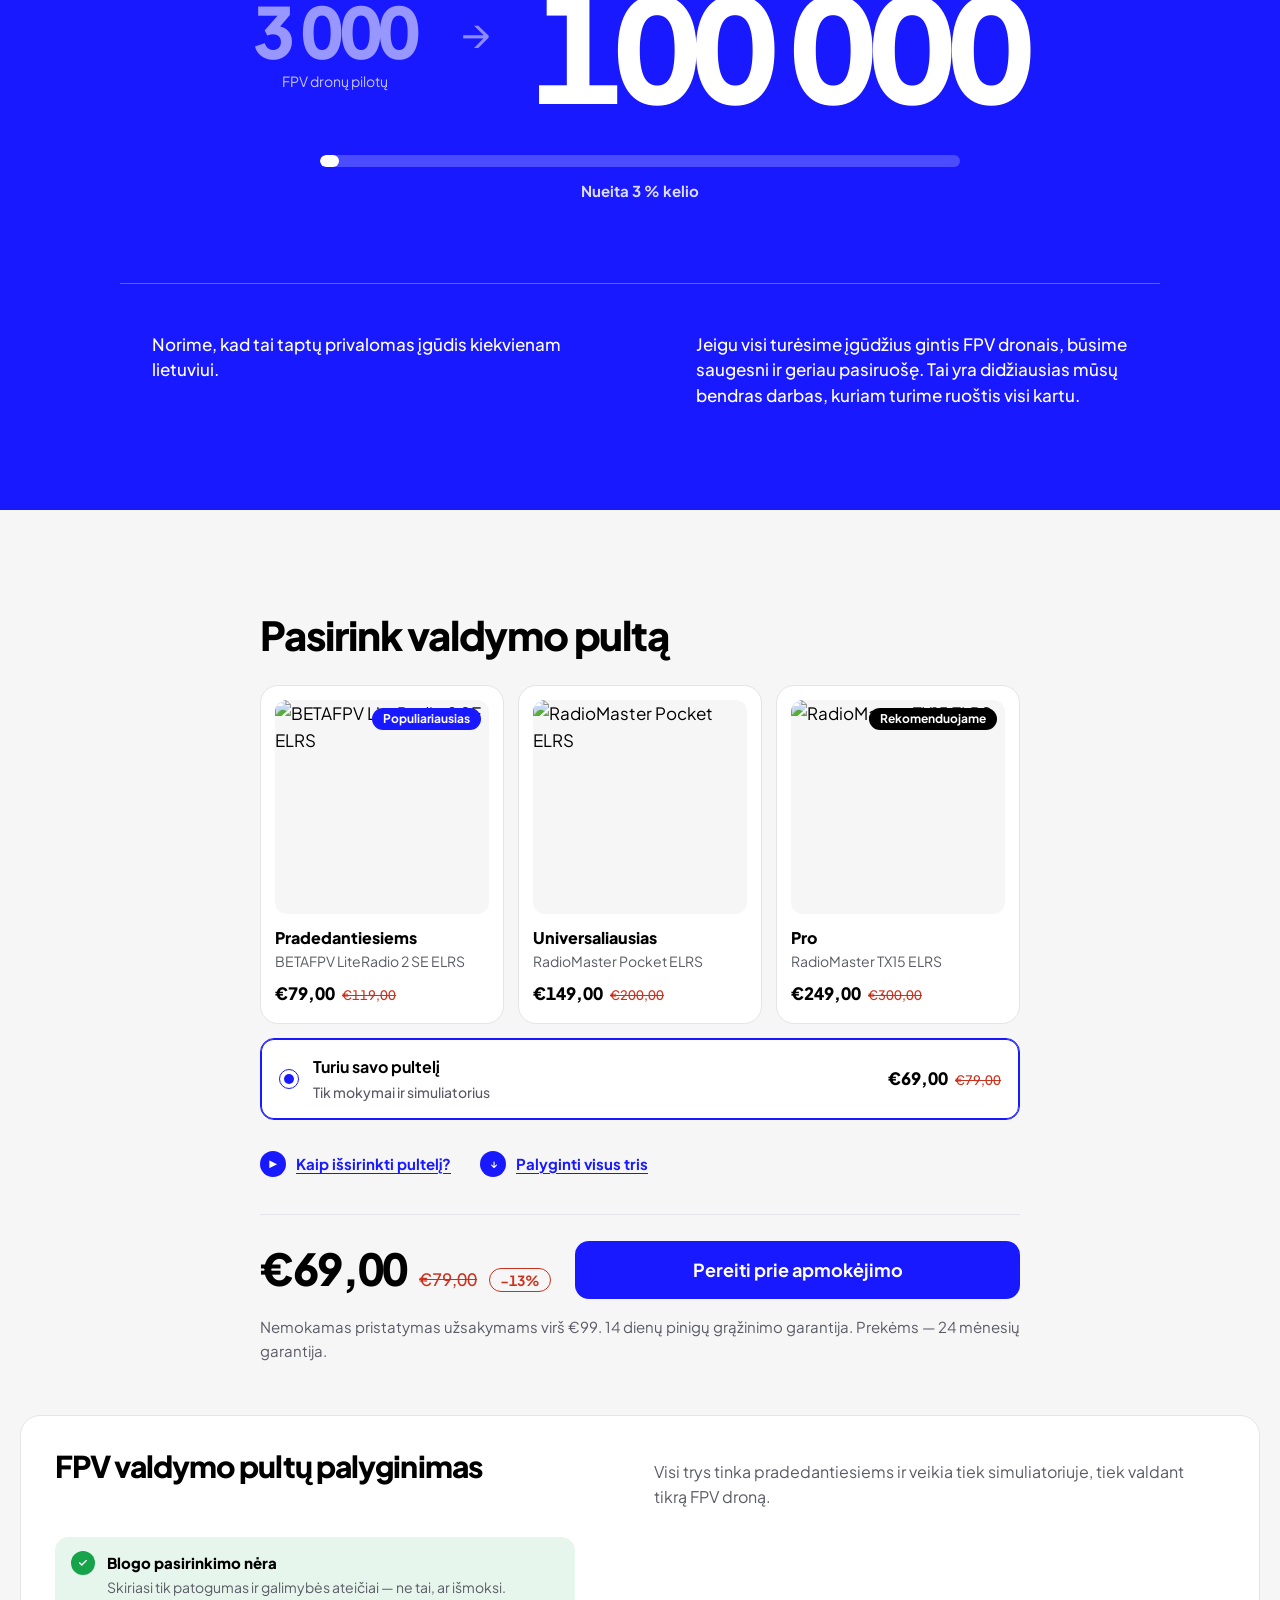
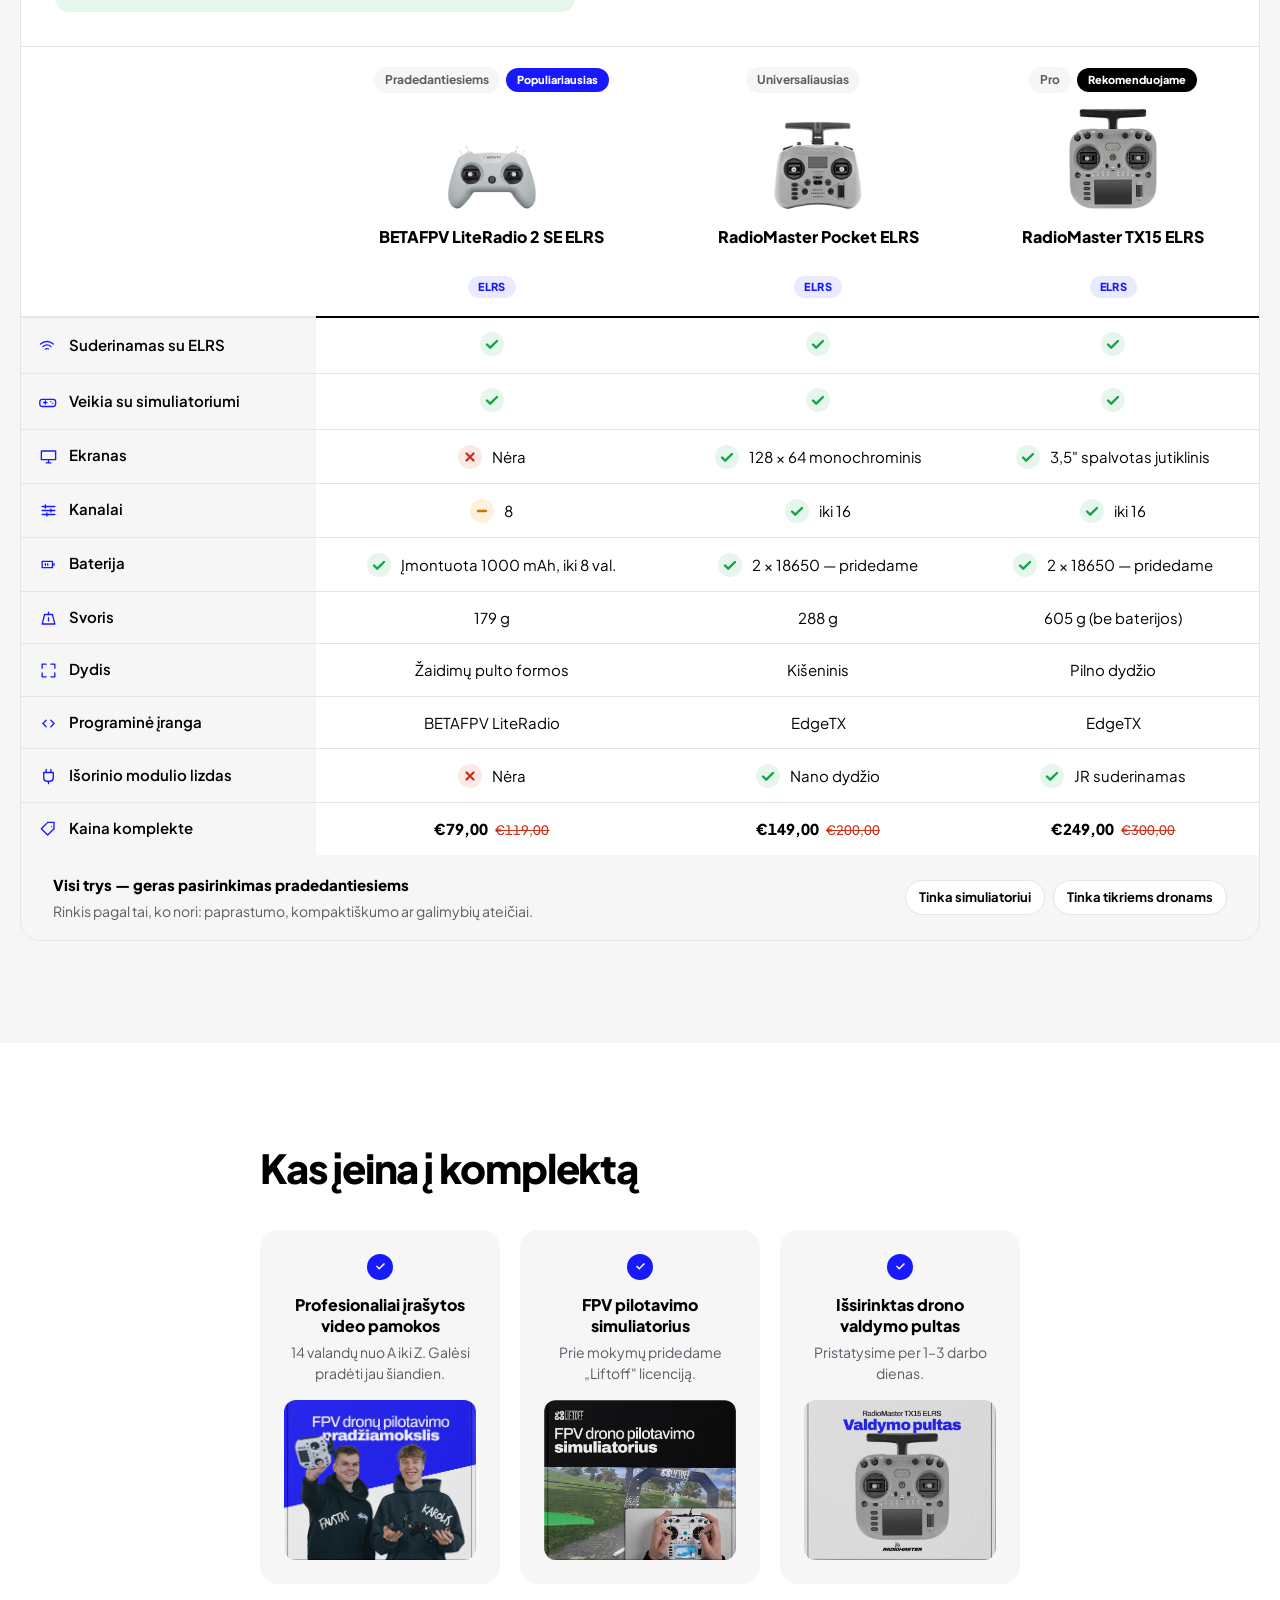
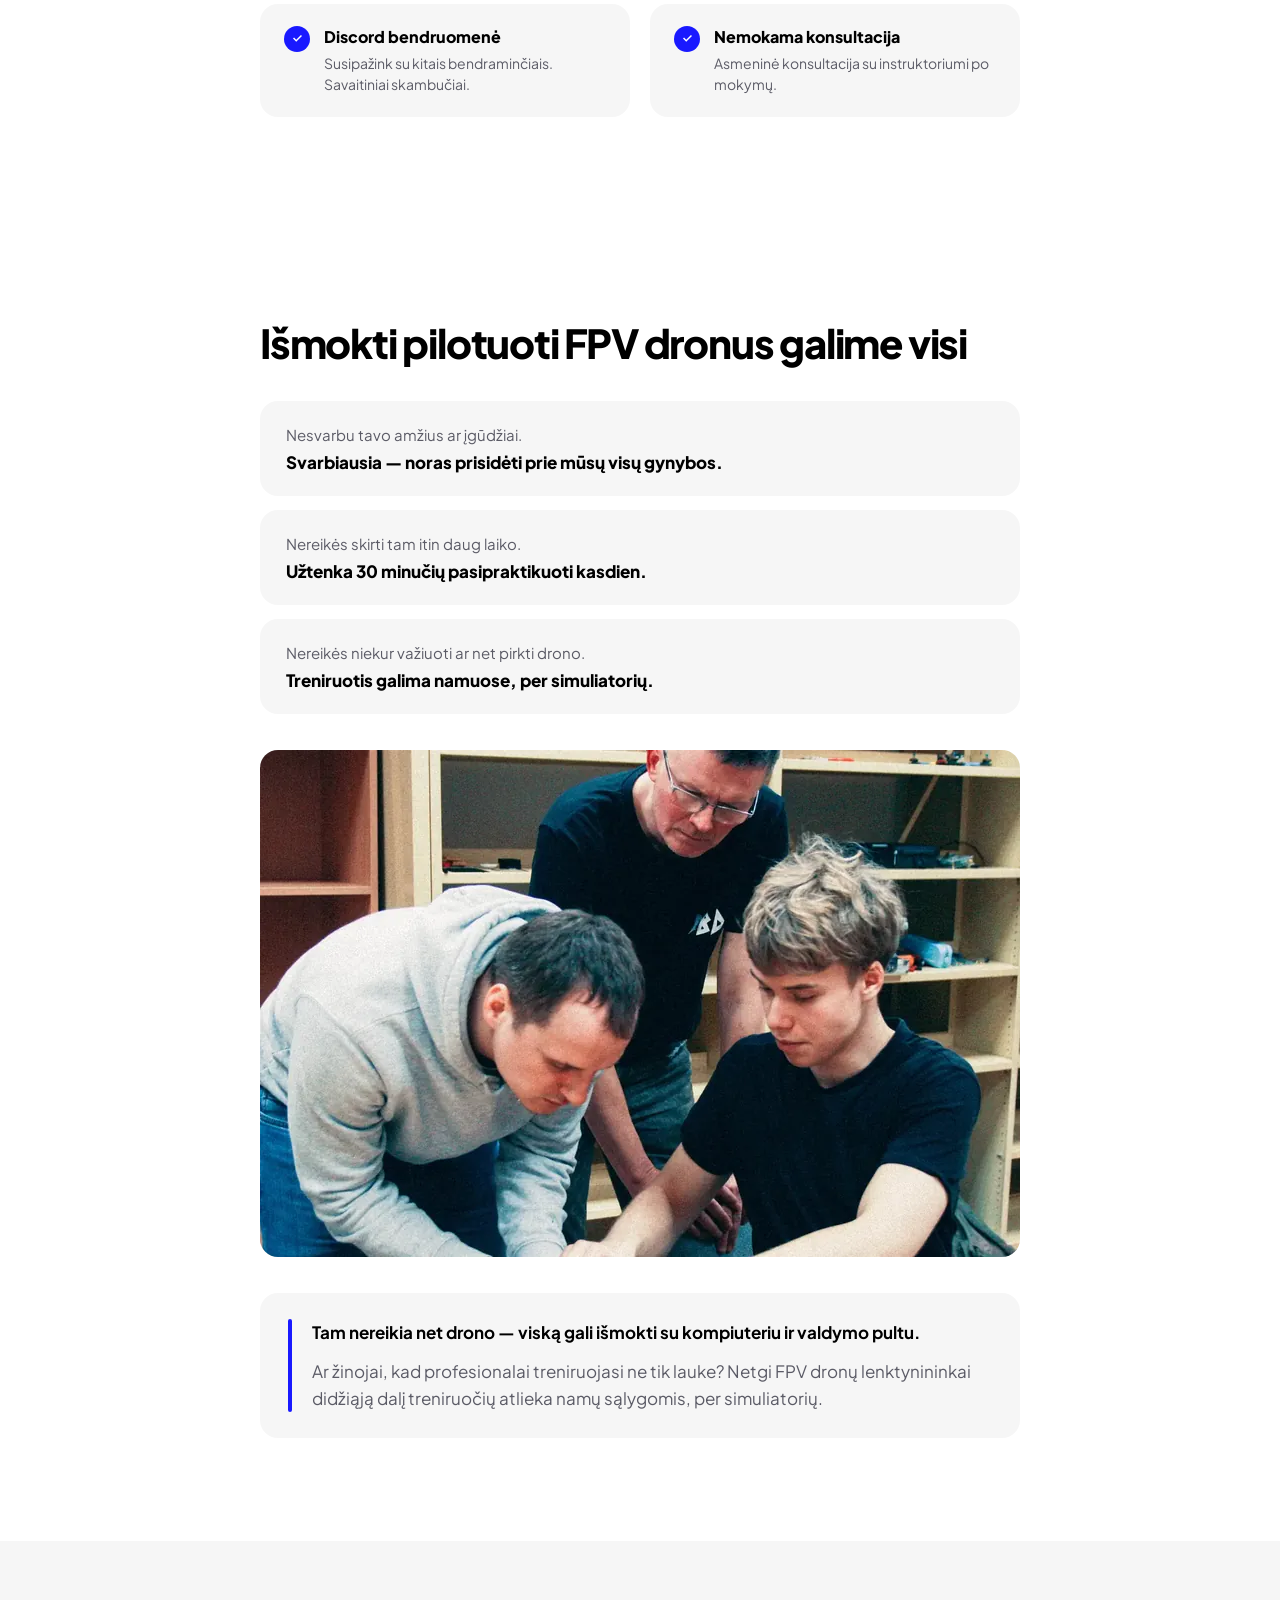
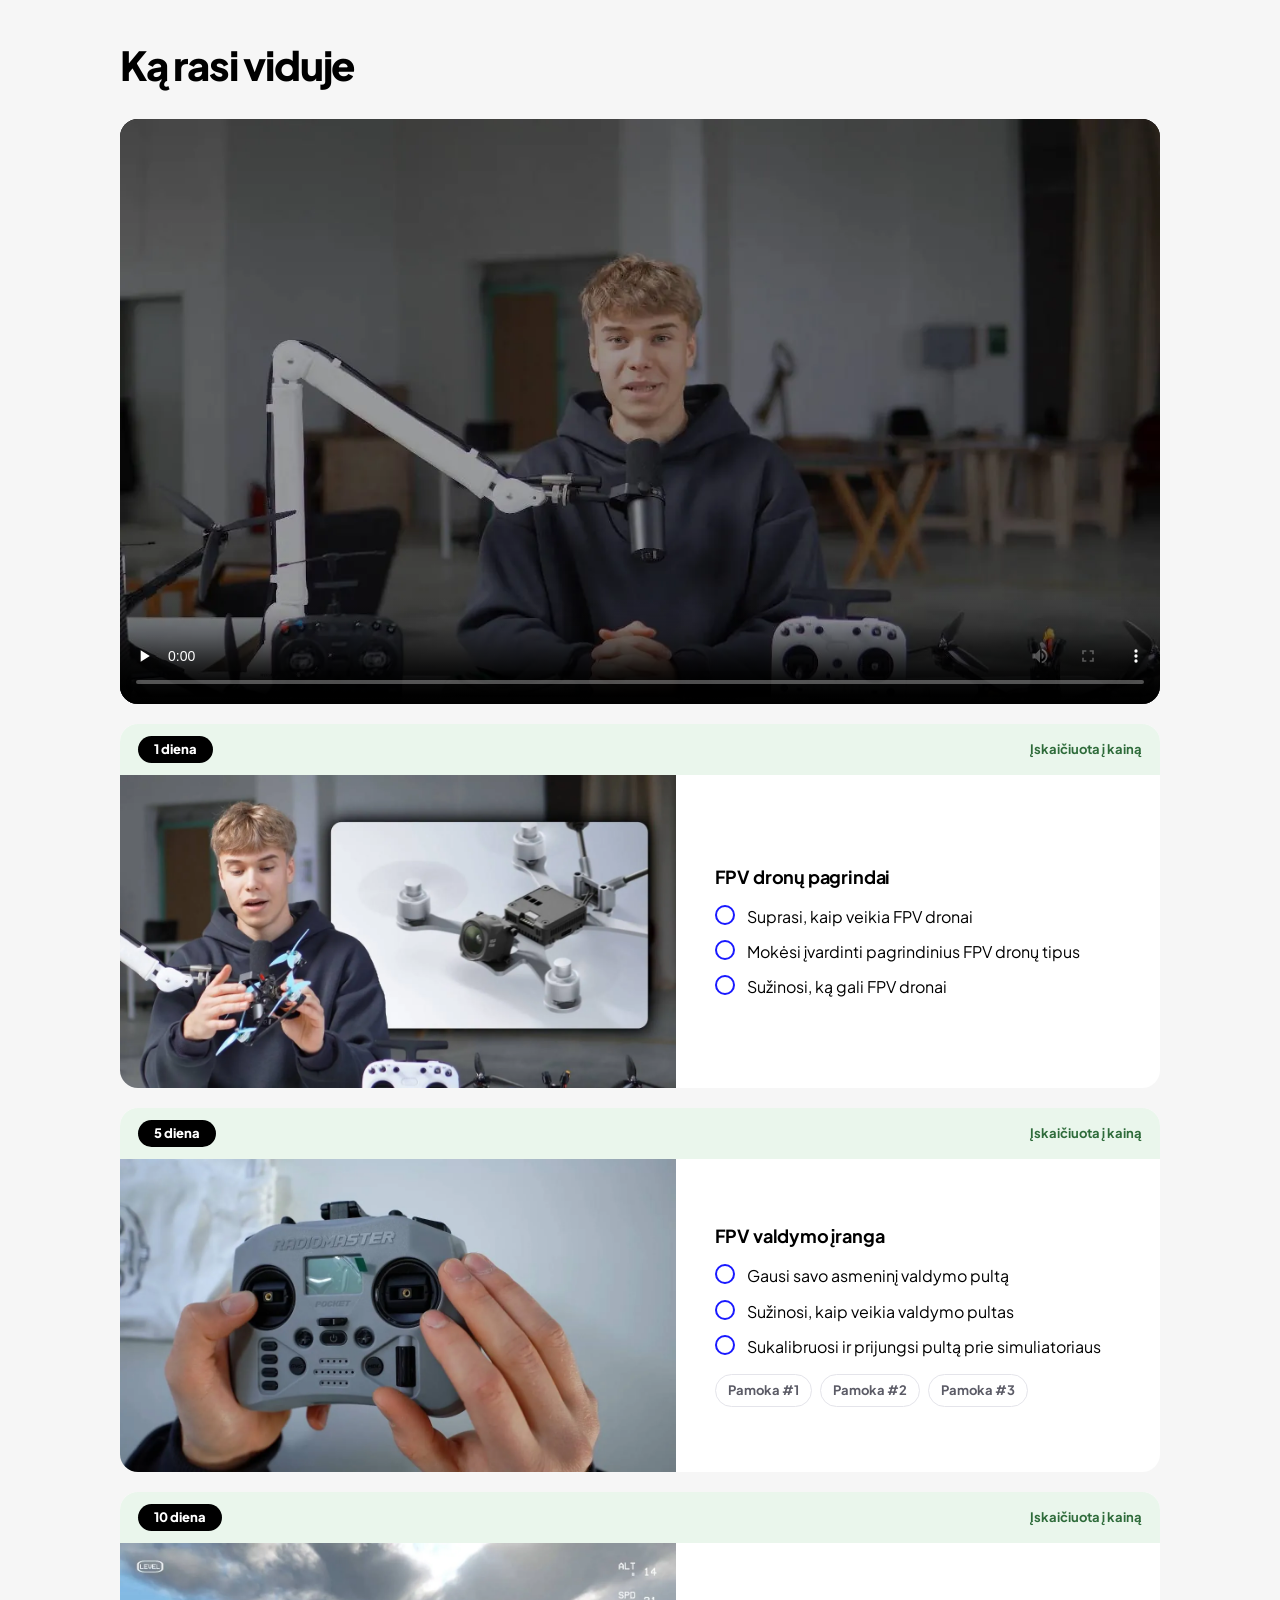
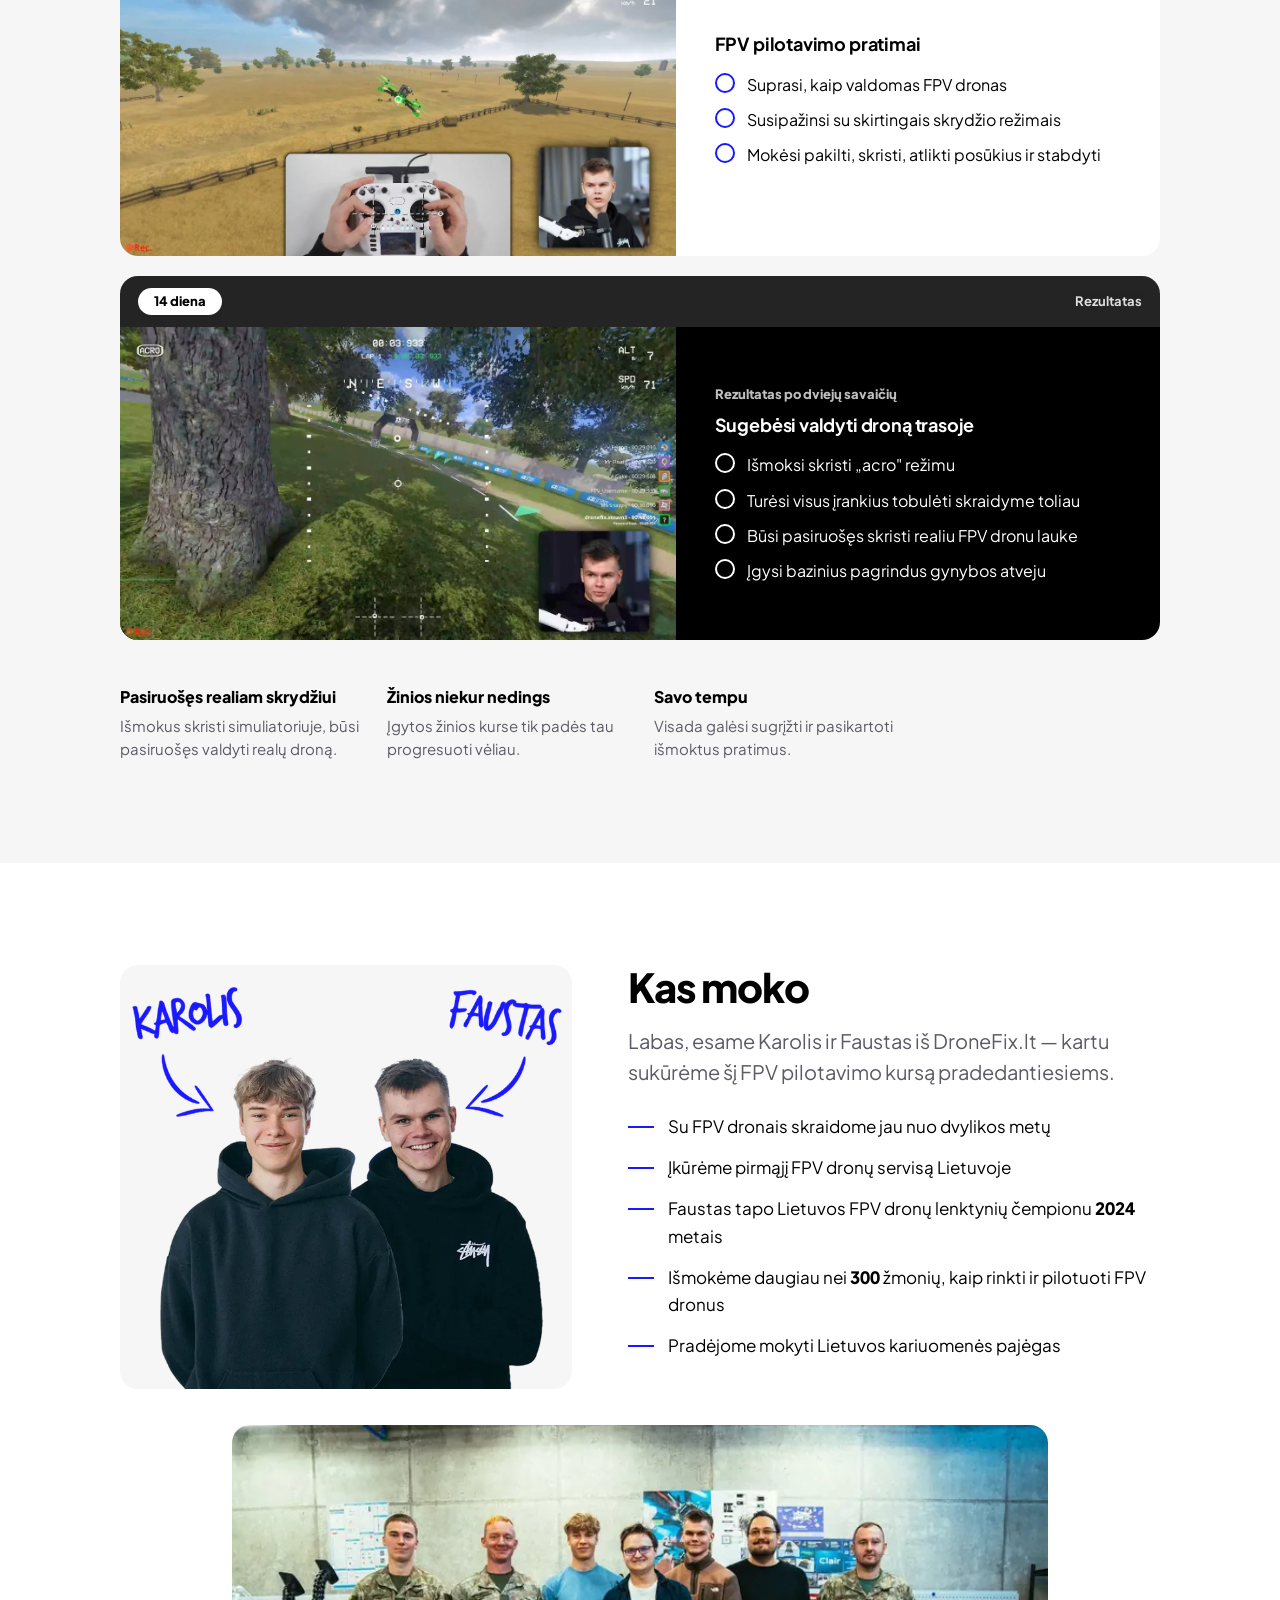
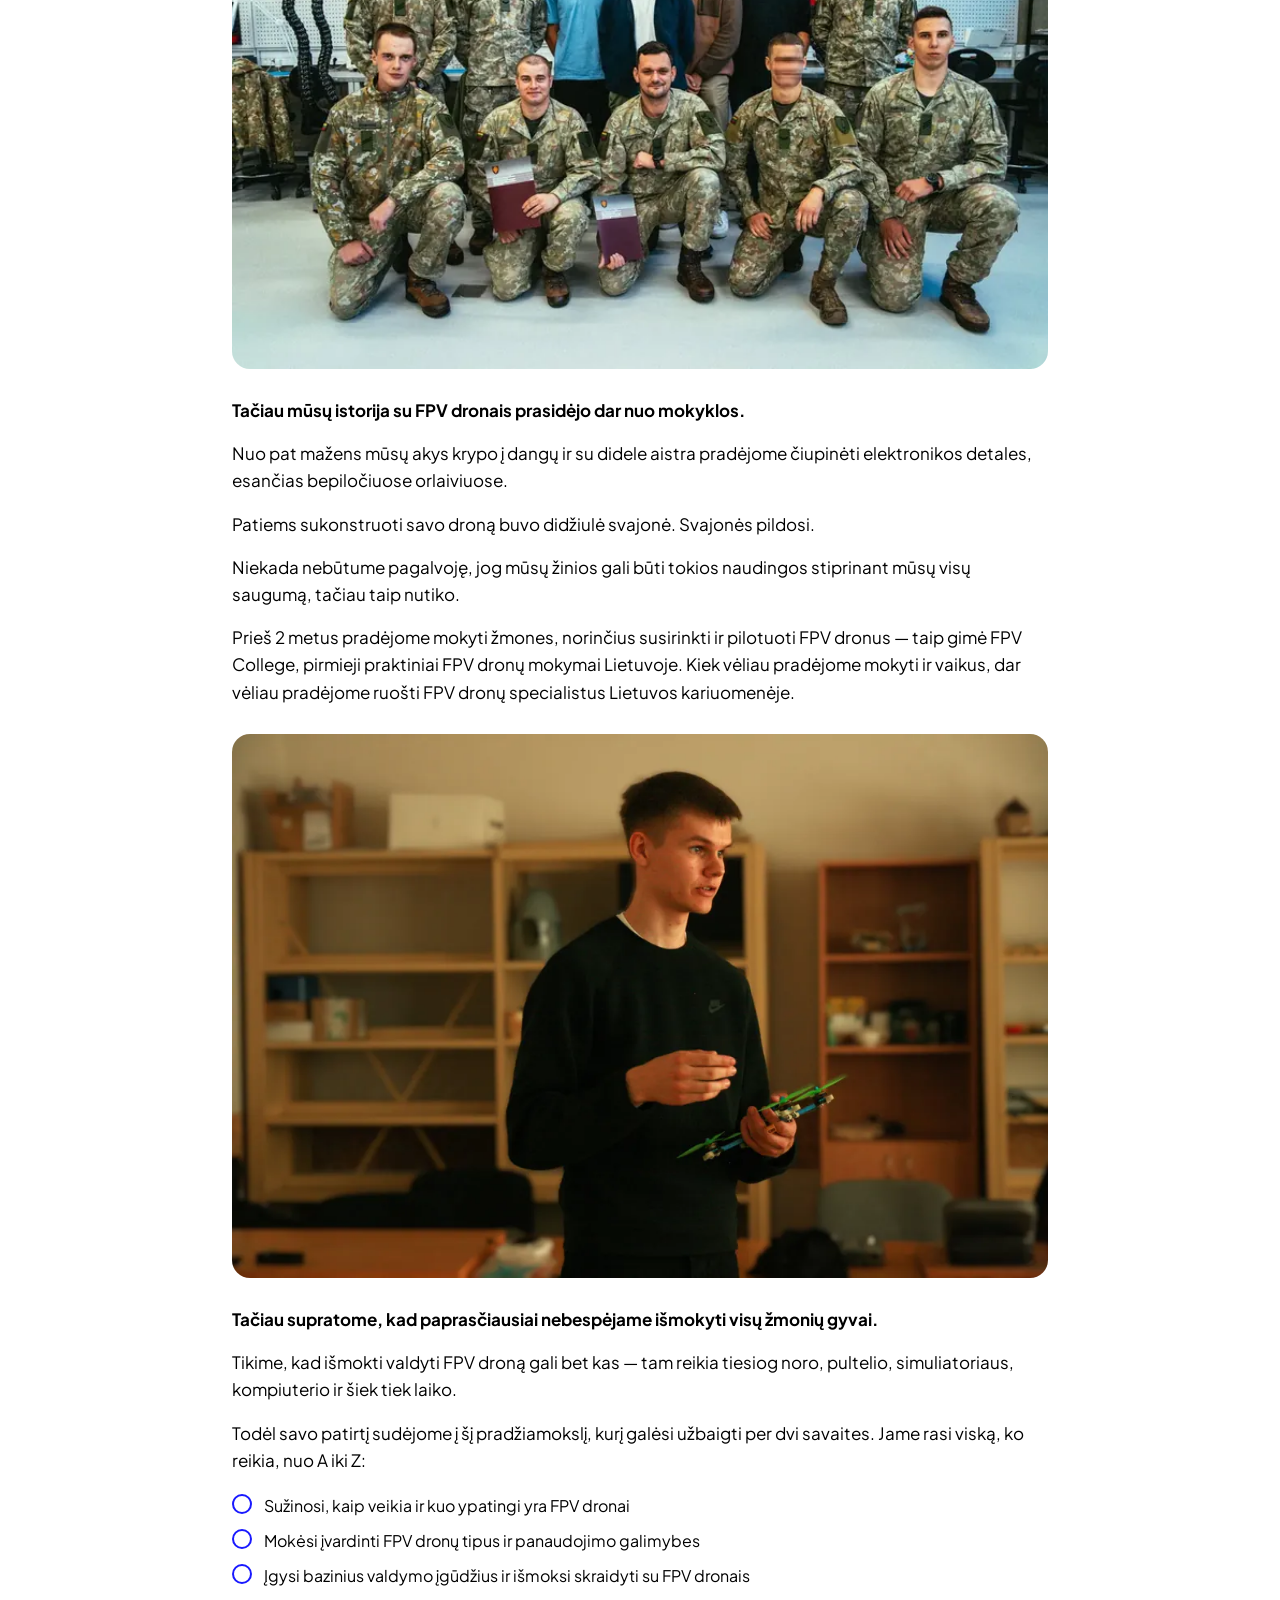
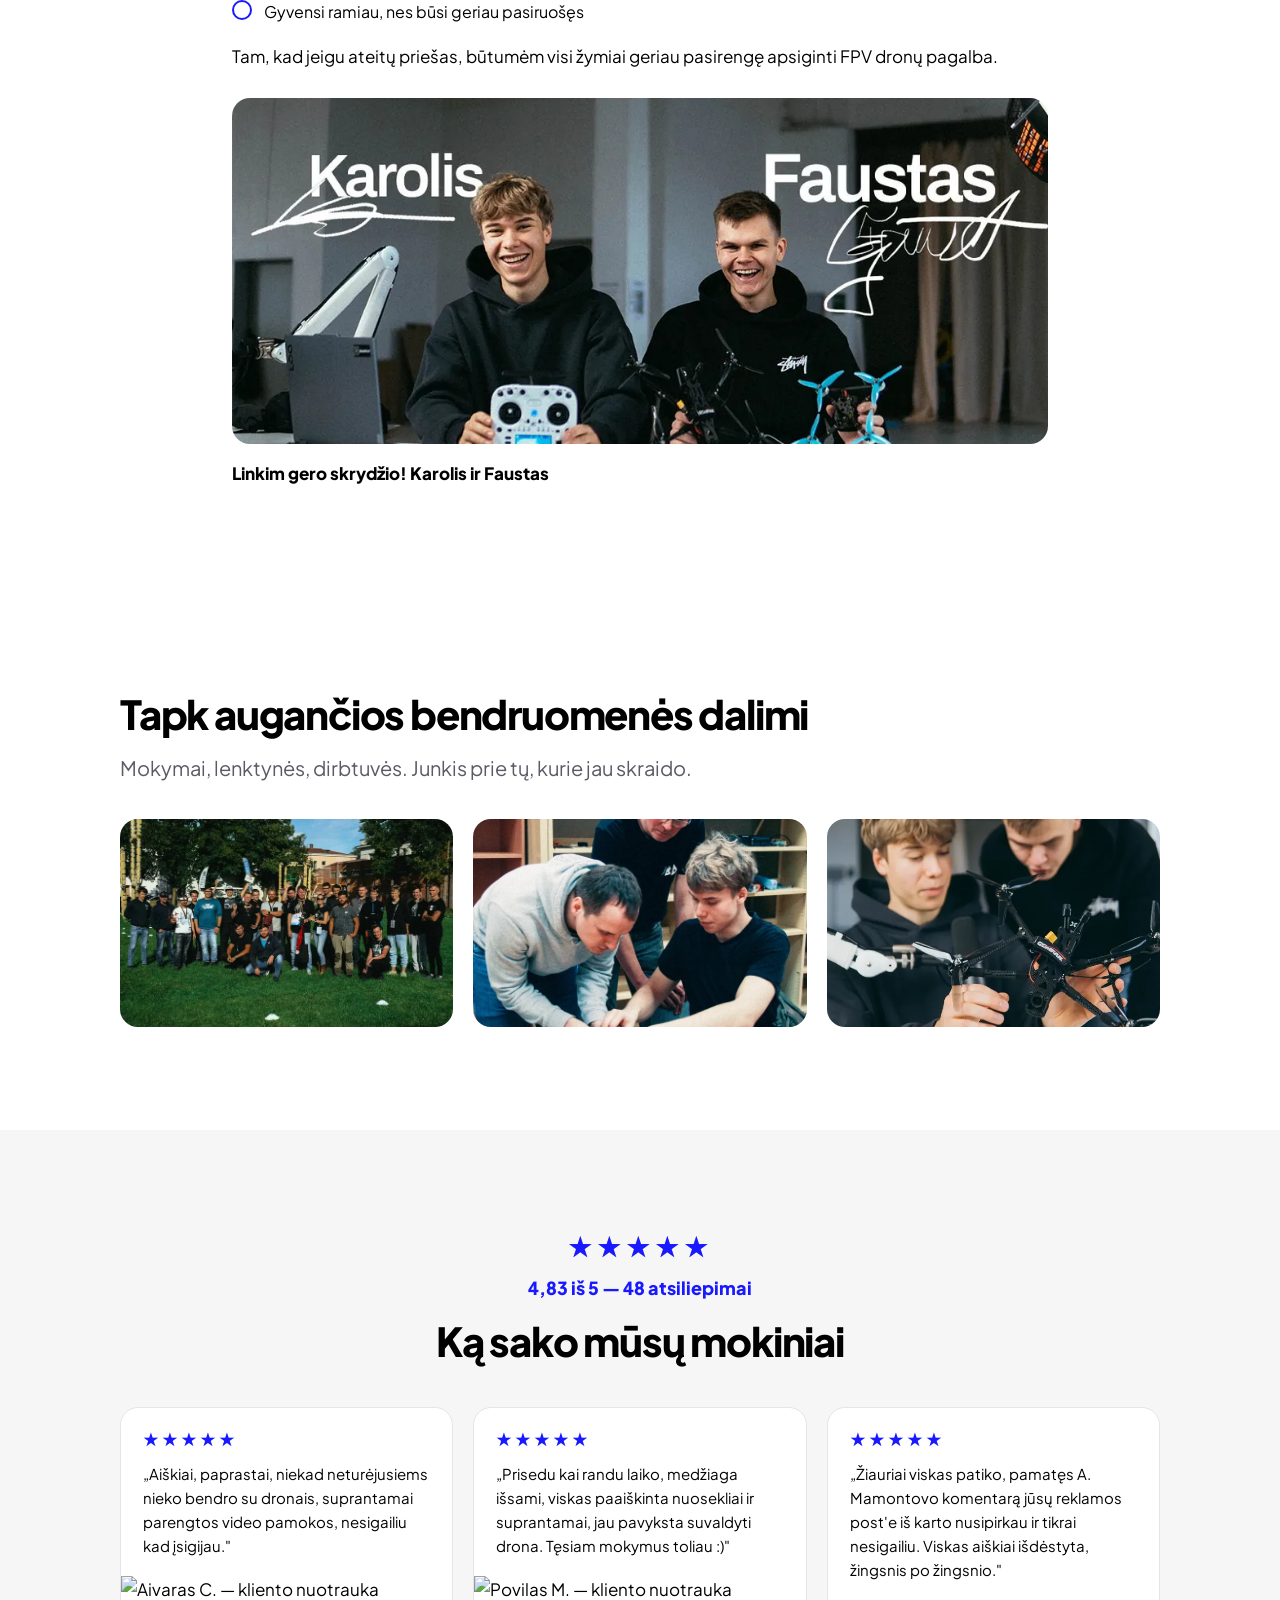
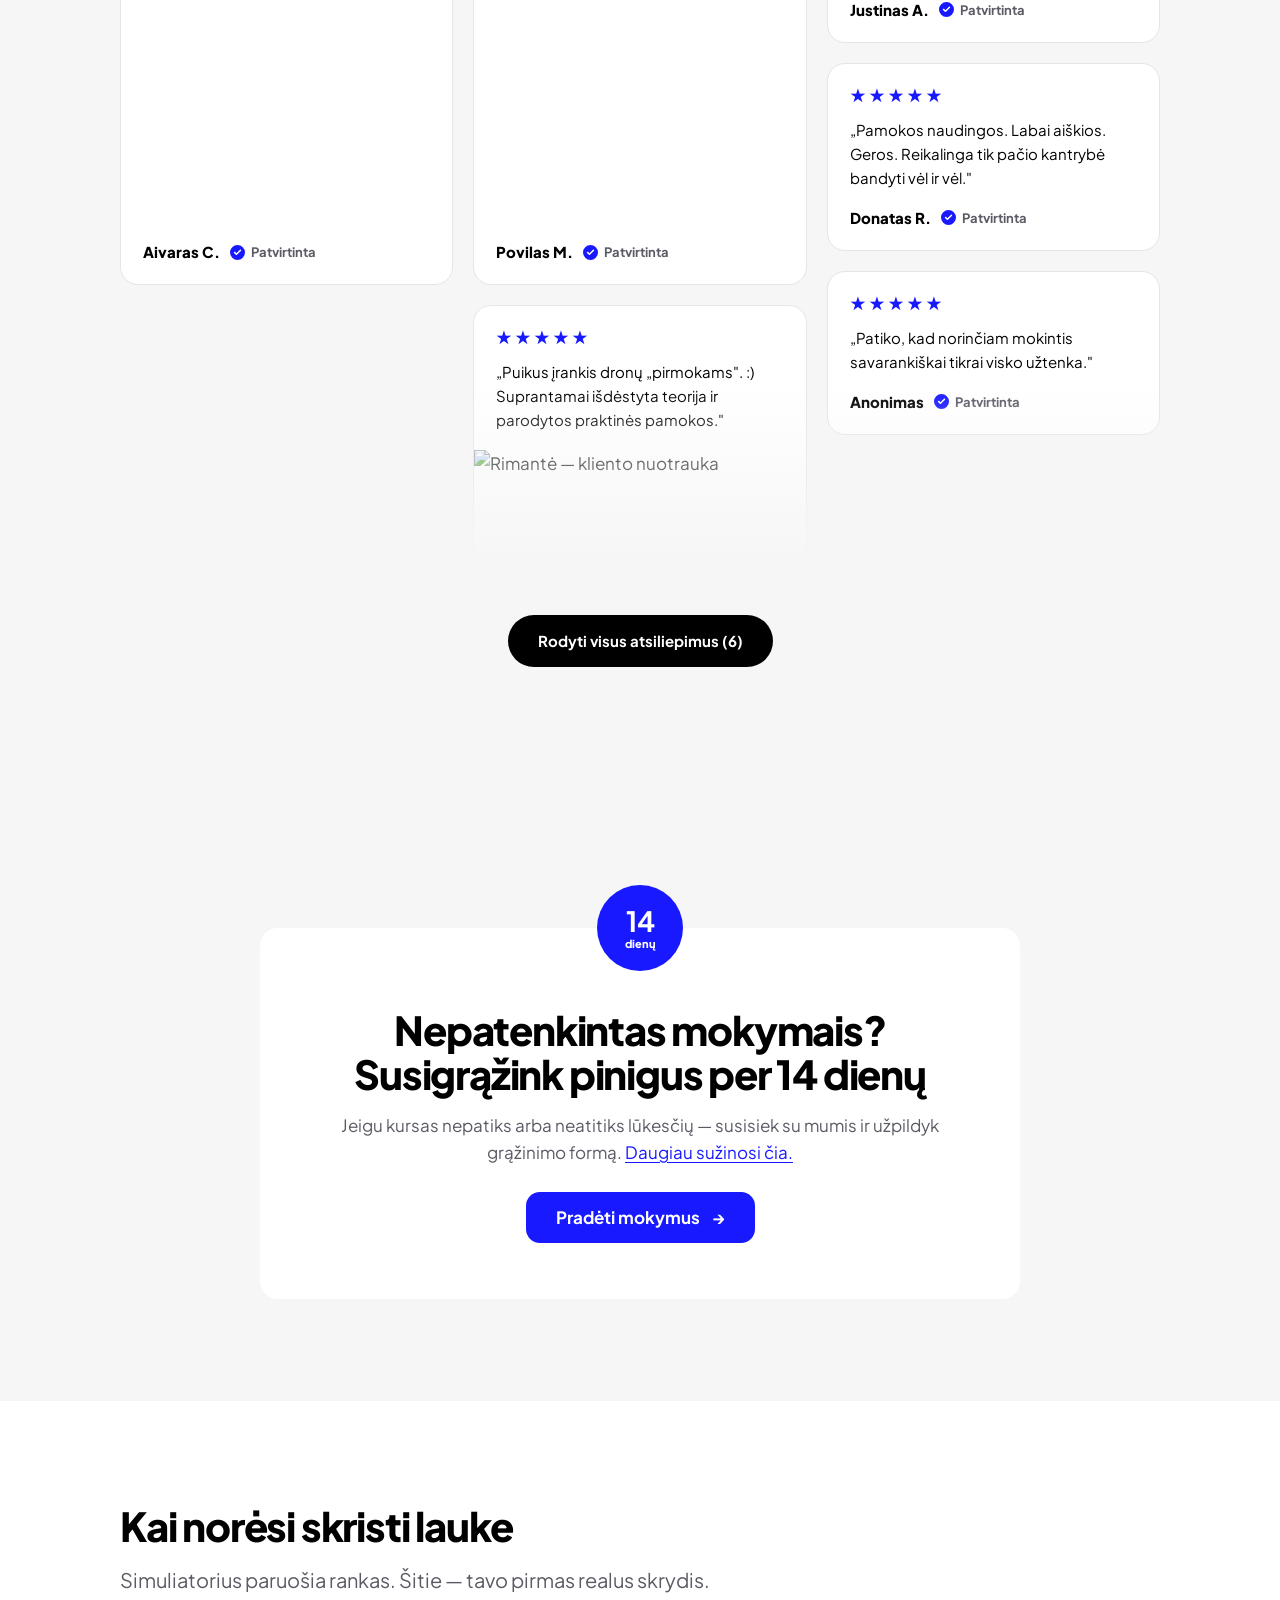
==== commit c27d0cf7: "Telefone pirkimo blokas telpa i viena ekrana; isimti du tekstai - Paspaudus "Pradeti mokymus" telefo" ====
--- a/index.html
+++ b/index.html
@@ -660,6 +660,27 @@
   #dm .dm-cards3{gap:12px;}
   #dm .dm-opt-img{width:64px;height:64px;}
 }
+
+/* ===== PIRKIMO BLOKAS TELEFONE: viskas viename ekrane =====
+   Paspaudus "Pradeti mokymus" telefone turi matytis visos TRYS pultu
+   korteles IR mygtukas "Pereiti prie apmokejimo". Todel mazame ekrane:
+     a) pagalbos nuorodos nukeliamos zemiau mygtuko (order),
+     b) suglaudinami tarpai tarp korteliu ir pirkimo juostos.
+   Turinys nekeiciamas - tik eiles tvarka ir tarpai. */
+@media (max-width:620px){
+  #dm #dm-pirkti .dm-wrap{display:flex;flex-direction:column;}
+  #dm #dm-pirkti .dm-pirkti-pagalba{order:1;margin-top:20px !important;}
+  #dm #dm-pirkti .dm-ship{order:2;}
+  #dm #dm-pirkti .dm-cmp-blokas{order:3;}
+
+  #dm .dm-picker{margin-top:20px;}
+  #dm .dm-cards3{gap:10px;}
+  #dm .dm-opt-body{padding:11px 12px;}
+  #dm .dm-own{margin-top:10px;}
+  #dm .dm-own-body{padding:13px 16px;}
+  #dm .dm-buybar{margin-top:18px;padding-top:16px;gap:12px;}
+  #dm .dm-ship{margin-top:14px;}
+}
 </style>
 
 <!-- ANALITIKA — įklijuok savo kodus čia:
@@ -695,11 +716,6 @@
       </ul>
 
       <h1 class="dm-h1">Per dvi savaites išmoksi pilotuoti FPV droną</h1>
-      <p class="dm-lead" style="margin-top:20px;">
-        Namuose, per simuliatorių. Drono pirkti nereikia — komplekte valdymo pultas,
-        simuliatorius ir 14 valandų filmuotos mokymų medžiagos.
-      </p>
-
       <div class="dm-hero-buy">
         <span class="dm-hero-from">nuo</span>
         <span class="dm-price dm-num" id="dm-hero-price">€69,00</span>
@@ -829,11 +845,6 @@
 <section class="dm-sec dm-grey" id="dm-pirkti">
   <div class="dm-wrap dm-narrow">
     <h2 class="dm-h2">Pasirink valdymo pultą</h2>
-    <p class="dm-lead" style="margin-top:16px;">
-      Norint išmokti skristi simuliatoriumi, reikės turėti valdymo pultelį. Visi pulteliai
-      žemiau vėliau gali būti pritaikomi skraidymui su tikru dronu.
-    </p>
-
     <div class="dm-picker">
       <div class="dm-cards3" id="dm-opts" role="radiogroup" aria-label="Valdymo pulto pasirinkimas">
         <!-- Kortelės sugeneruojamos iš DM_VARIANTAI -->
@@ -845,7 +856,7 @@
     </div>
 
     <!-- Nuoroda į vaizdo įrašą. Jei įkelsi naują video, pakeisk adresą čia. -->
-    <p style="margin-top:22px;">
+    <p class="dm-pirkti-pagalba" style="margin-top:22px;">
       <a class="dm-help-link" href="https://youtu.be/ImaGXtGmk5s" target="_blank" rel="noopener">
         <span class="dm-help-icon" aria-hidden="true">▶</span>
         <span class="dm-help-label">Kaip išsirinkti pultelį?</span>
@@ -2540,6 +2551,31 @@
       .catch(function () { /* liekam prie HTML įrašytų atsiliepimų */ });
   })();
 
+  /* --- Slinkimas iki pirkimo bloko ---
+     Telefone neuztenka nuslinkti iki sekcijos pradzios: mygtukas
+     "Pereiti prie apmokejimo" lieka uz ekrano ribos. Todel skaiciuojam
+     pozicija, kurioje matosi ir visos trys korteles, ir mygtukas. */
+  function pirkimoPozicija() {
+    var y = window.pageYOffset || document.documentElement.scrollTop || 0;
+    var virsus = buyBlock.getBoundingClientRect().top + y;
+    if (!optsBox || !elCta) return virsus;
+
+    var atsarga = 12;
+    var korteliuVirsus = optsBox.getBoundingClientRect().top + y;
+    var mygtukoApacia = elCta.getBoundingClientRect().bottom + y;
+
+    /* Veliausia pozicija, kurioje dar matosi korteliu virsus, ir
+       anksciausia, kurioje jau matosi mygtukas. */
+    var veliausia = korteliuVirsus - atsarga;
+    var anksciausia = mygtukoApacia + atsarga - window.innerHeight;
+
+    /* Netelpa (labai zemas ekranas) - rodom bent visas korteles. */
+    if (anksciausia > veliausia) return veliausia;
+
+    /* Telpa: pradedam nuo antrastes, bet nuleidziam tiek, kiek reikia mygtukui. */
+    return Math.max(anksciausia, Math.min(virsus - atsarga, veliausia));
+  }
+
   /* --- Slinkimas iki pirkimo bloko --- */
   root.addEventListener("click", function (e) {
     var t = e.target;
@@ -2548,7 +2584,7 @@
     e.preventDefault();
 
     var reduce = window.matchMedia("(prefers-reduced-motion: reduce)").matches;
-    buyBlock.scrollIntoView({ behavior: reduce ? "auto" : "smooth", block: "start" });
+    window.scrollTo({ top: pirkimoPozicija(), behavior: reduce ? "auto" : "smooth" });
 
     var pasirinktas = optsBox.parentNode.querySelector("input:checked");
     if (pasirinktas) {
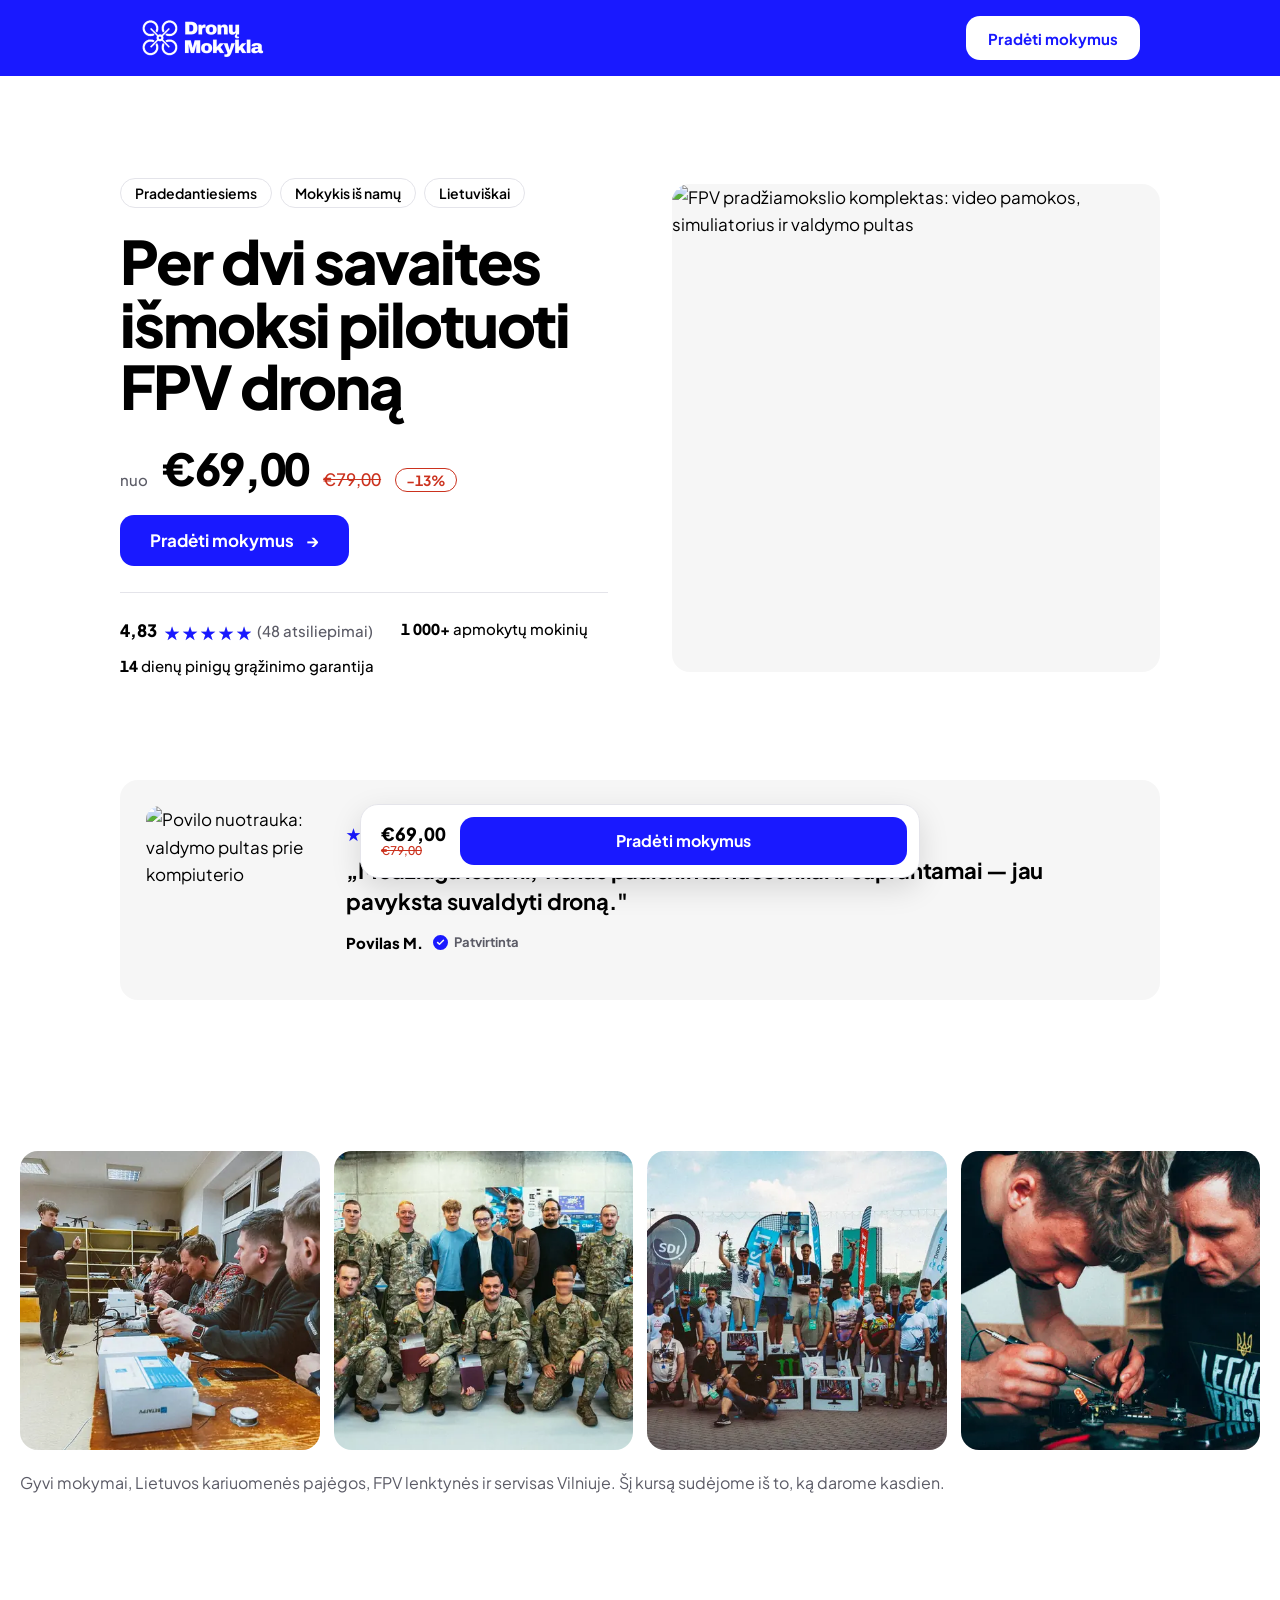
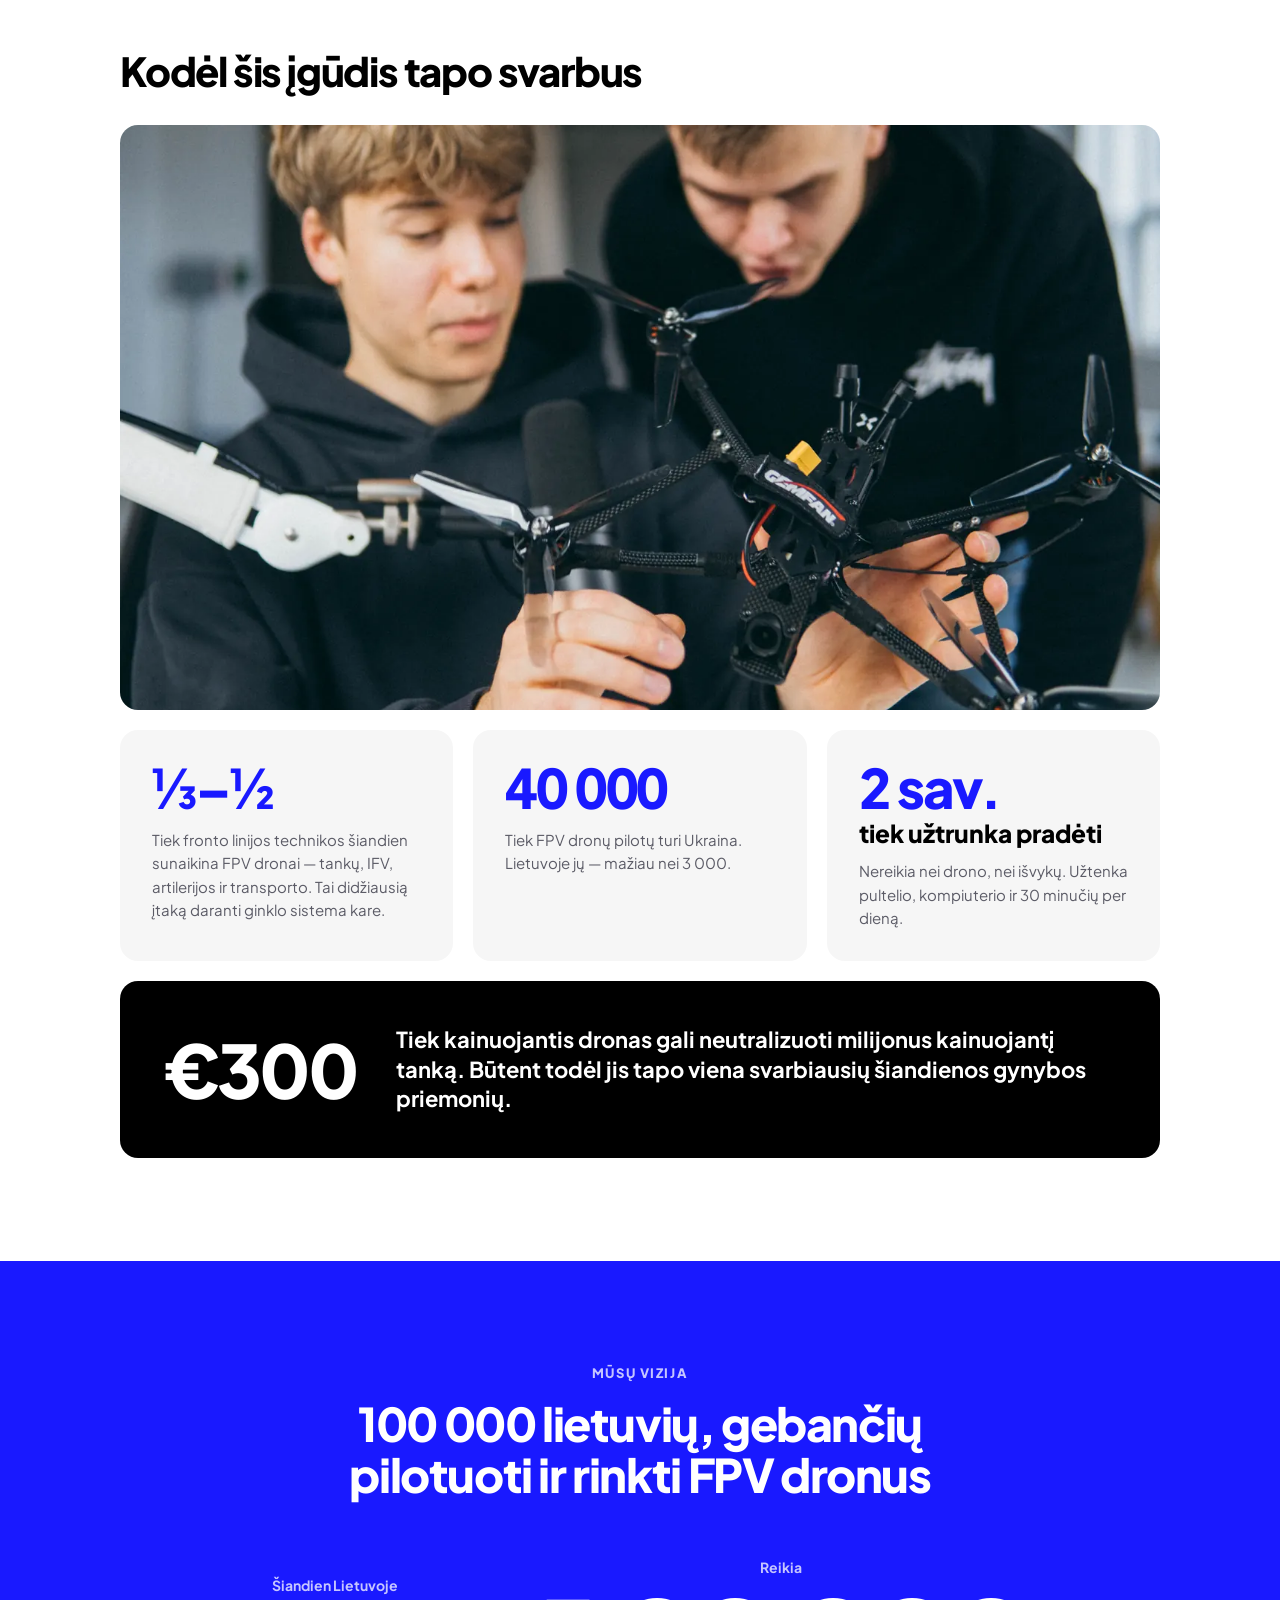
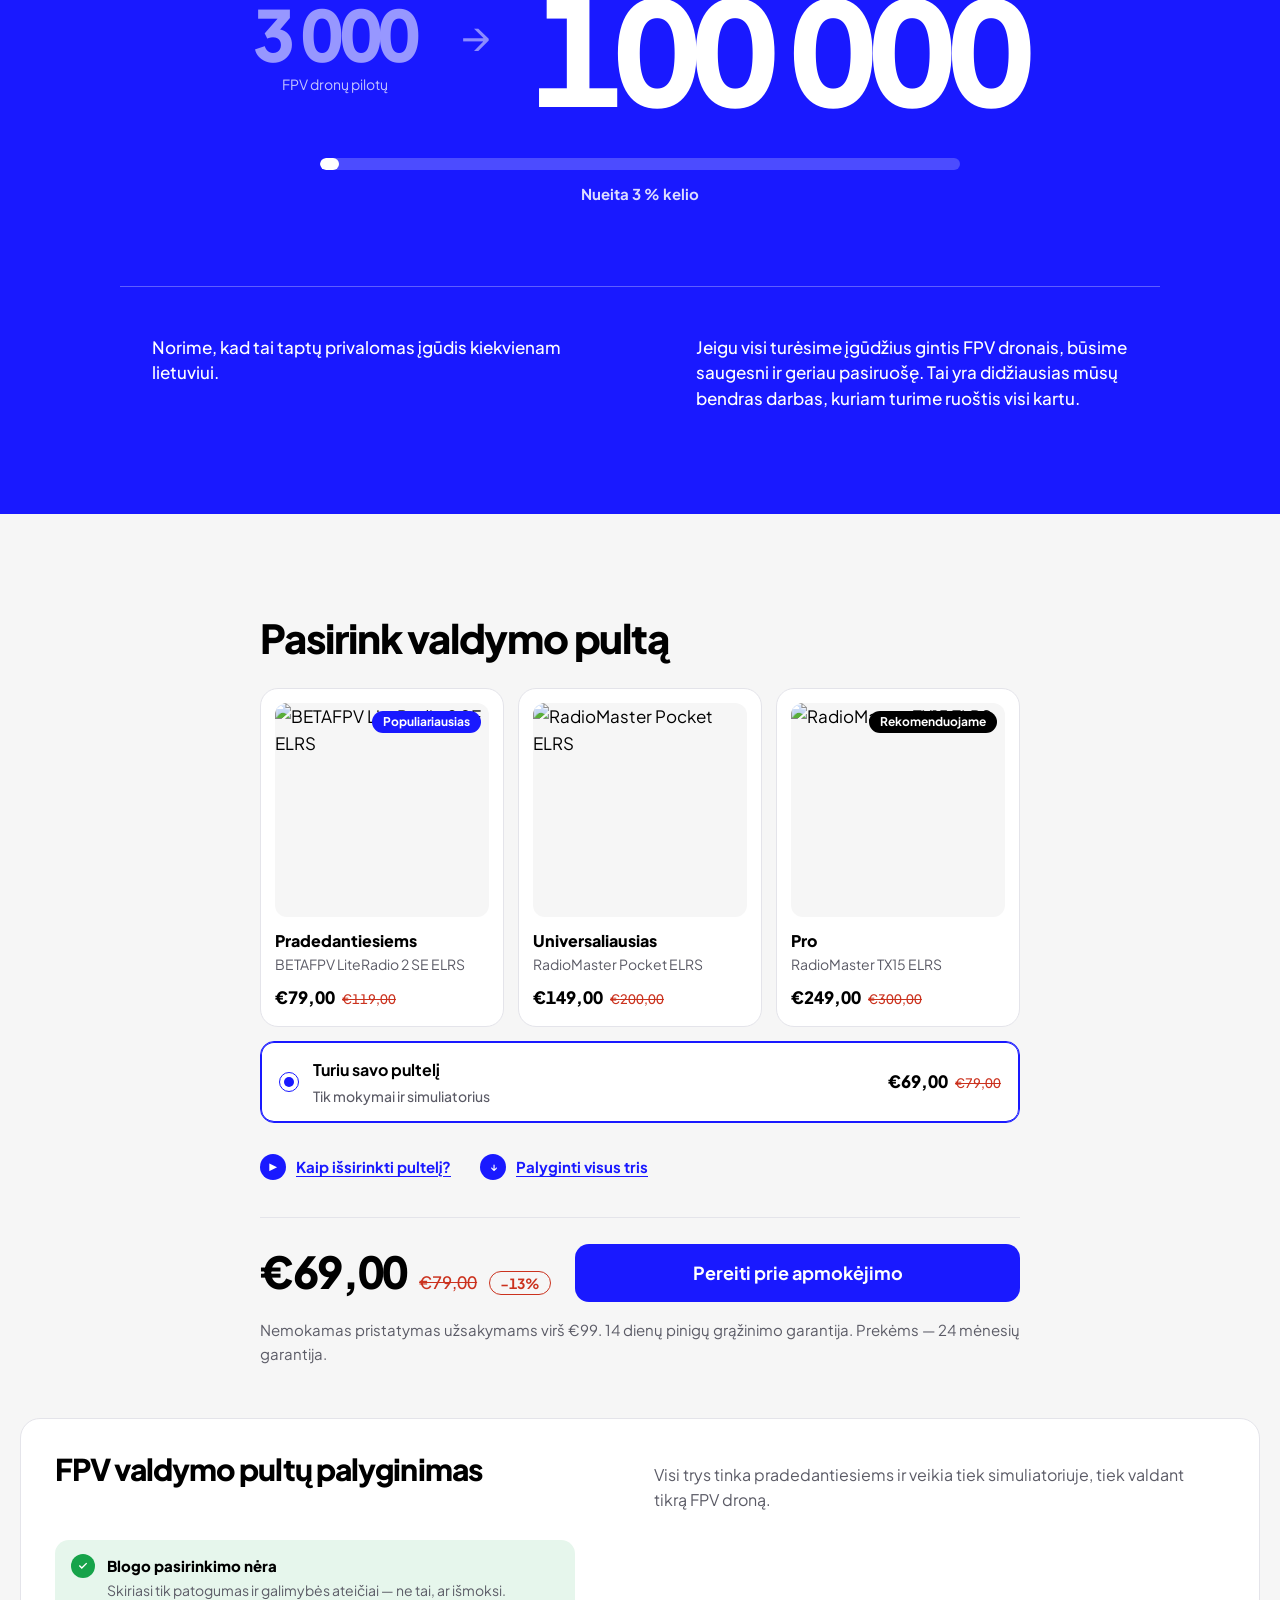
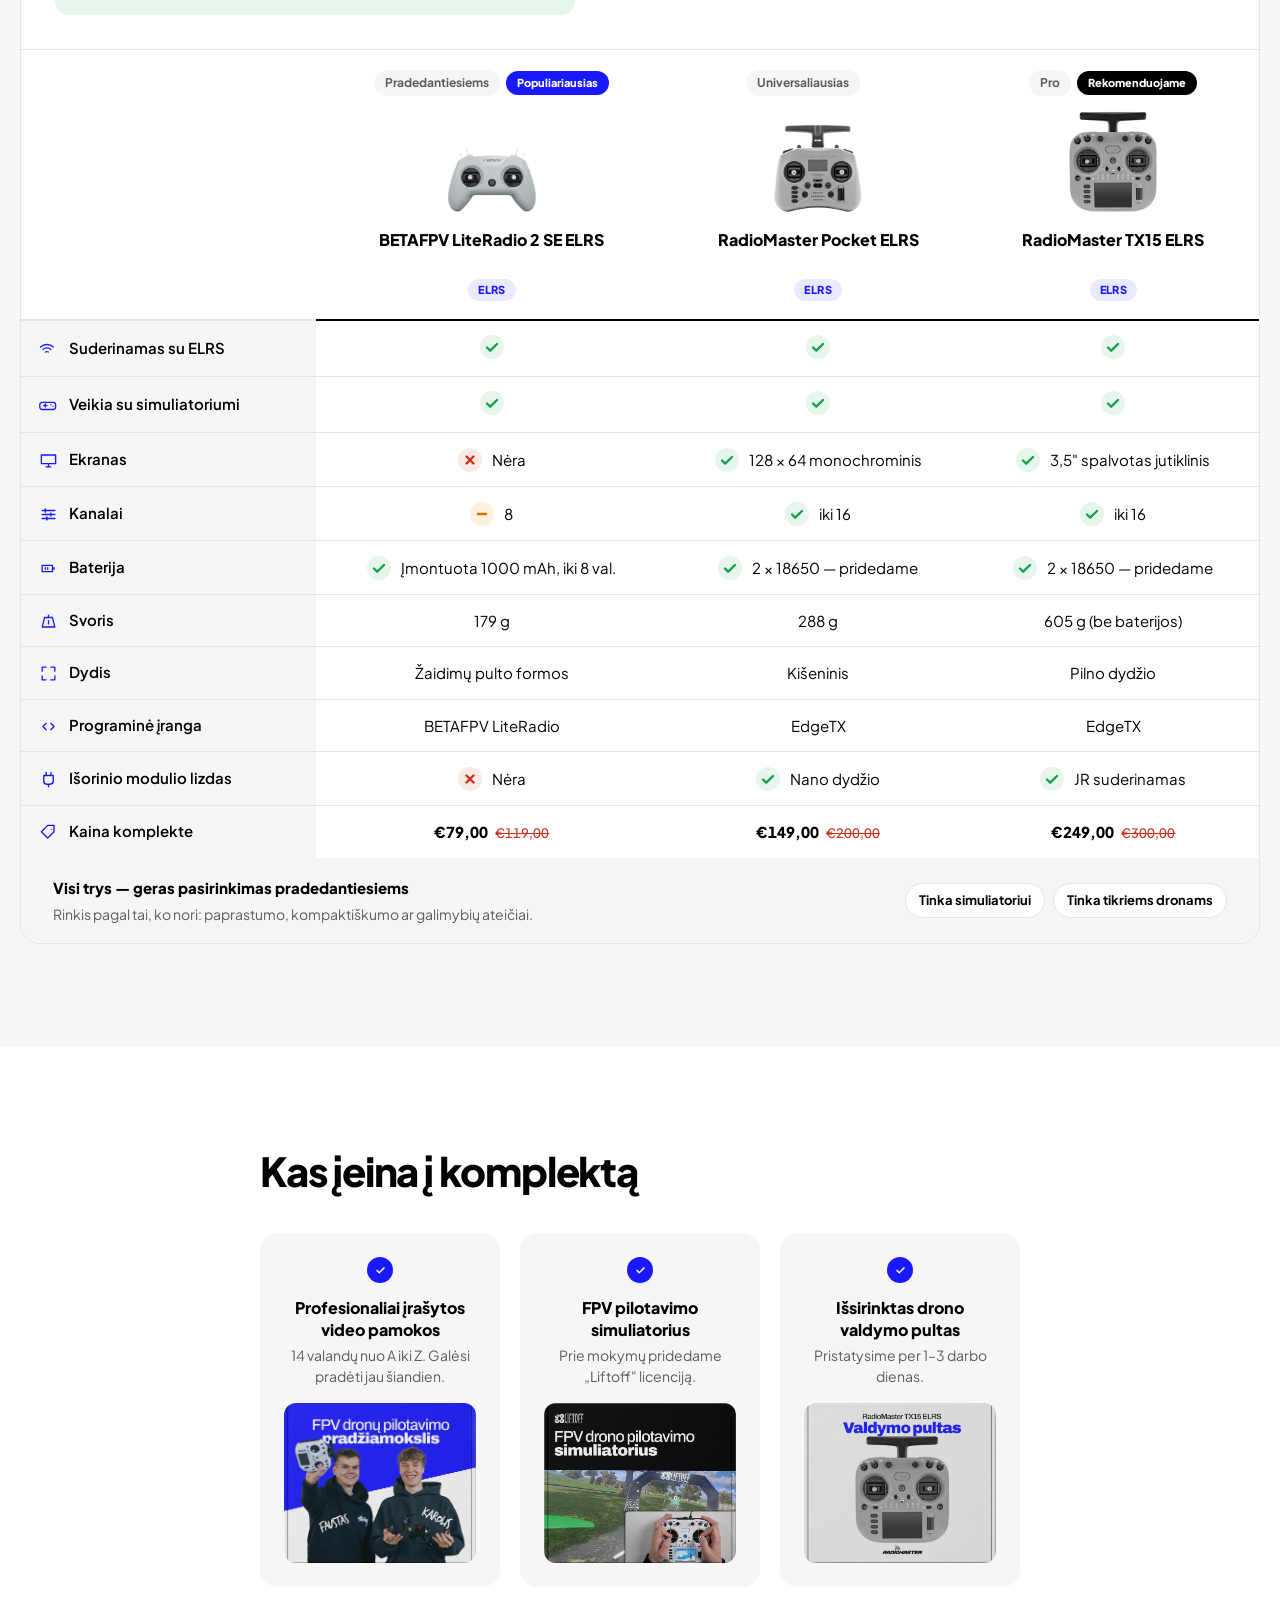
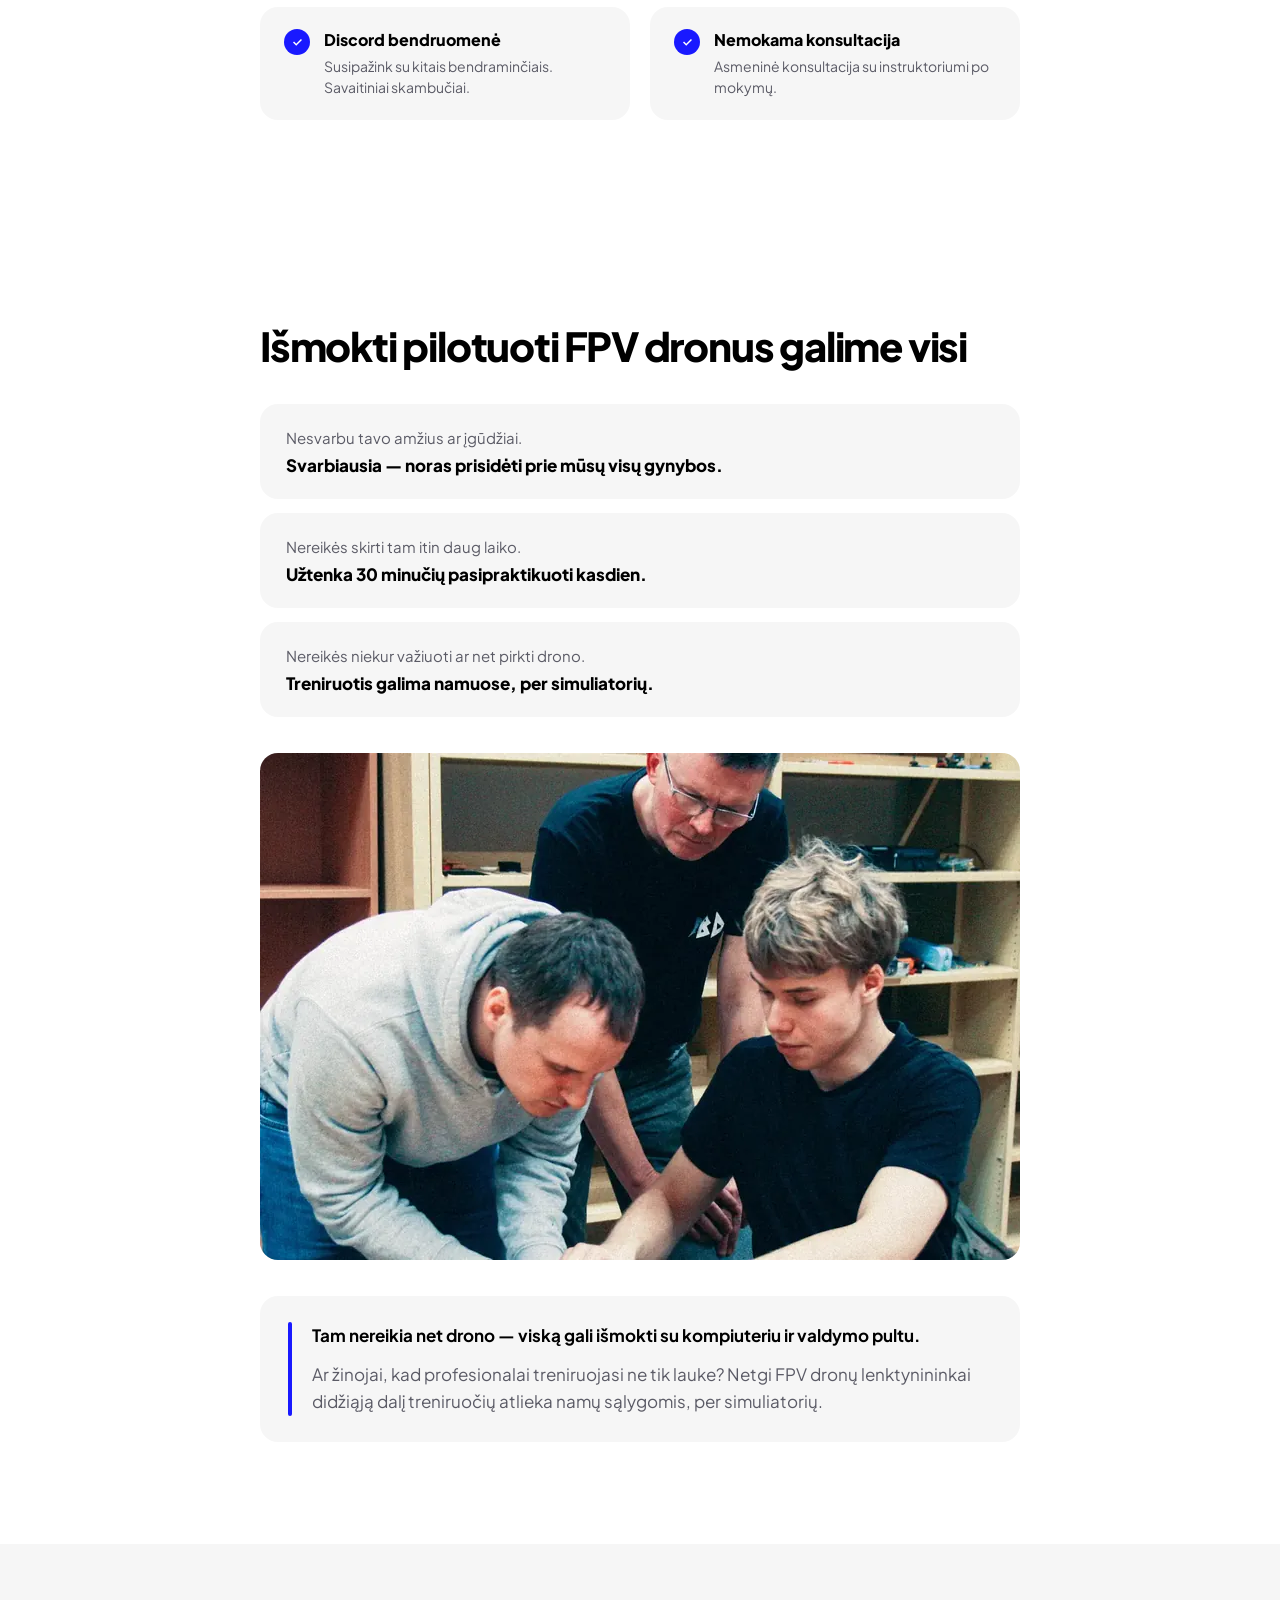
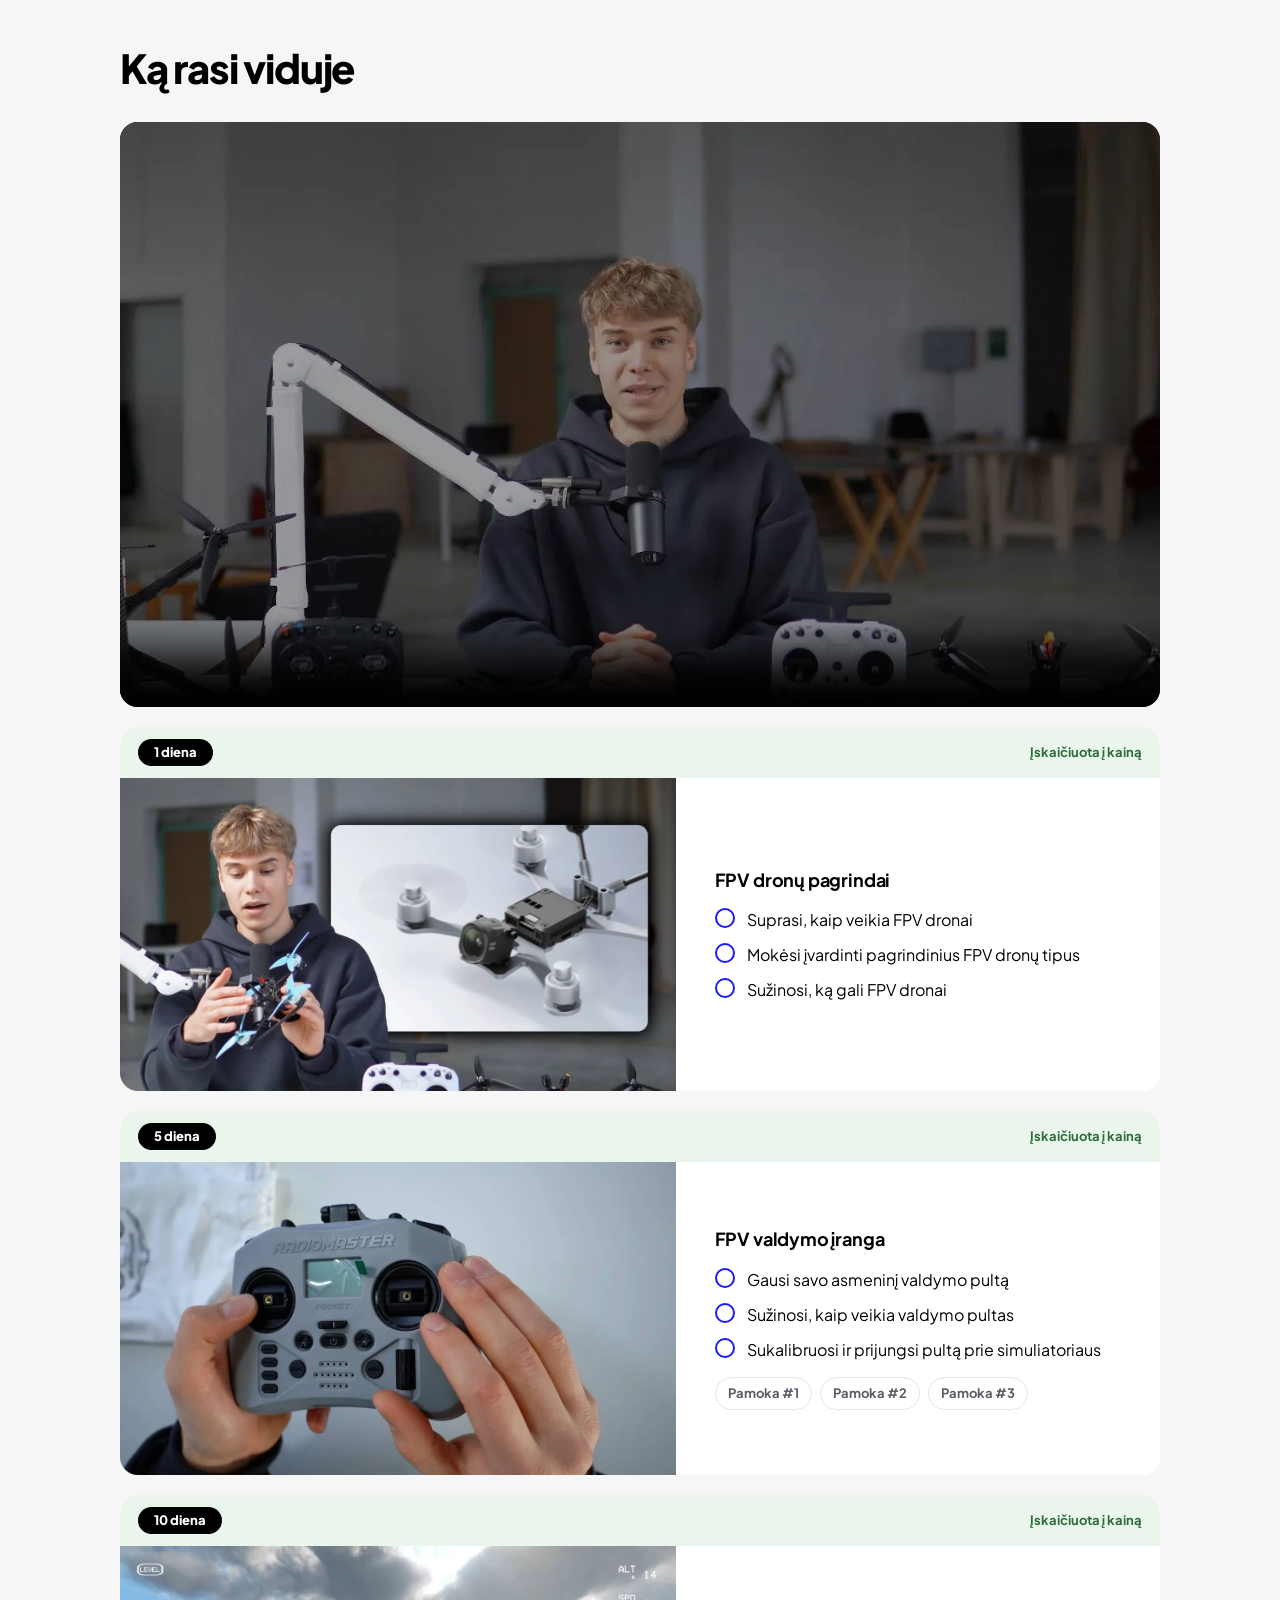
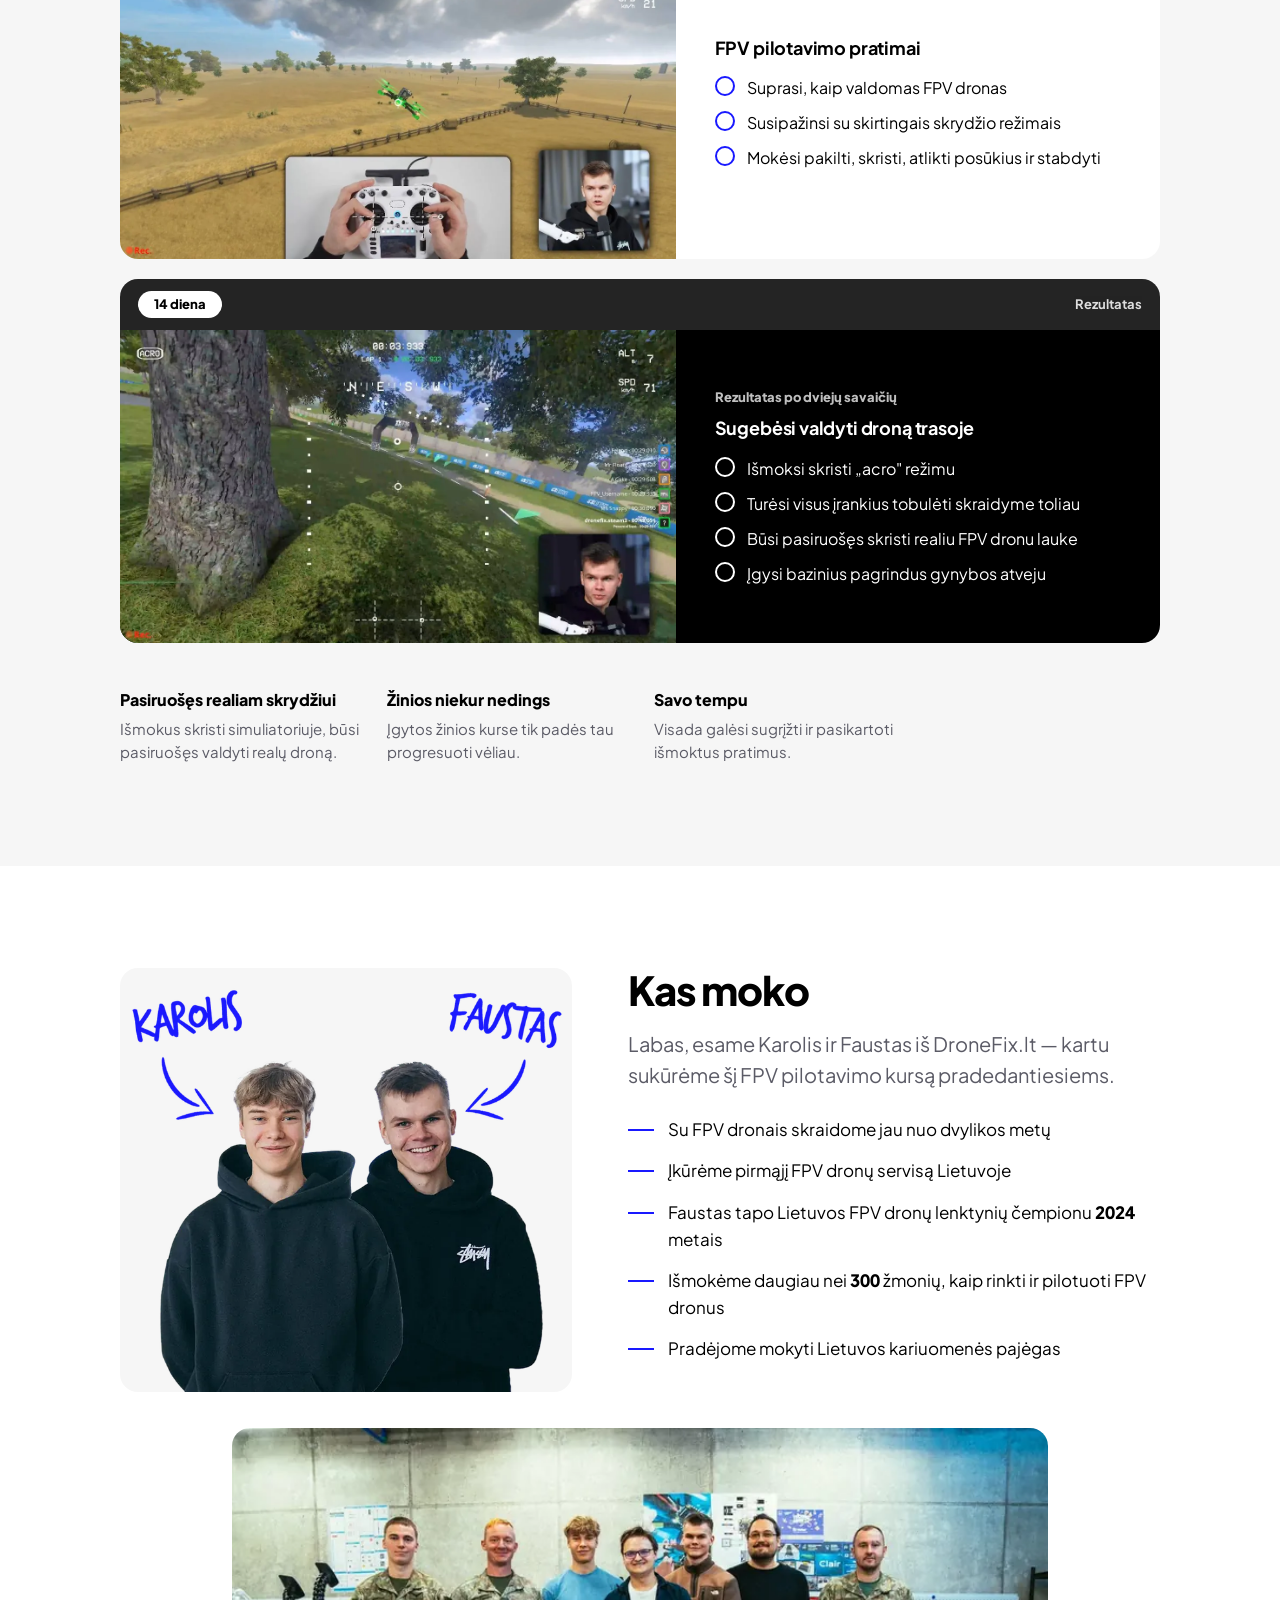
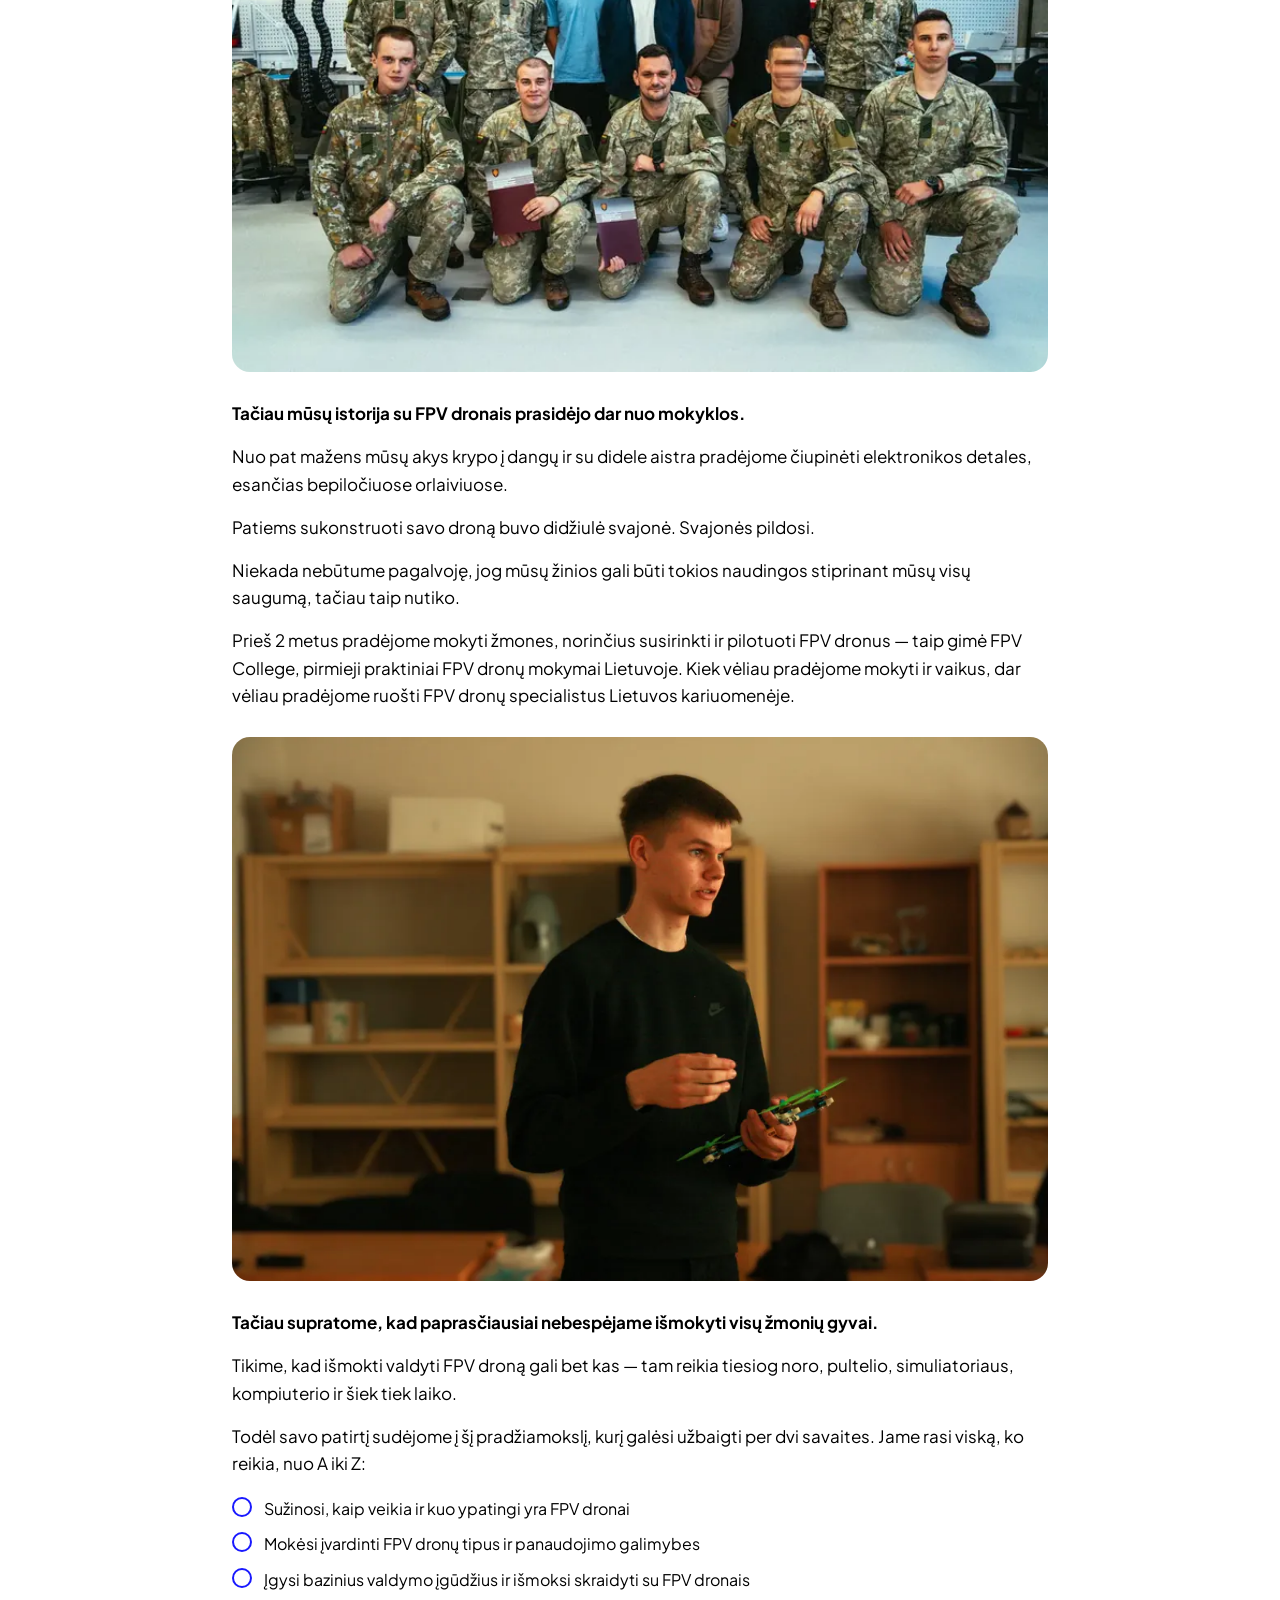
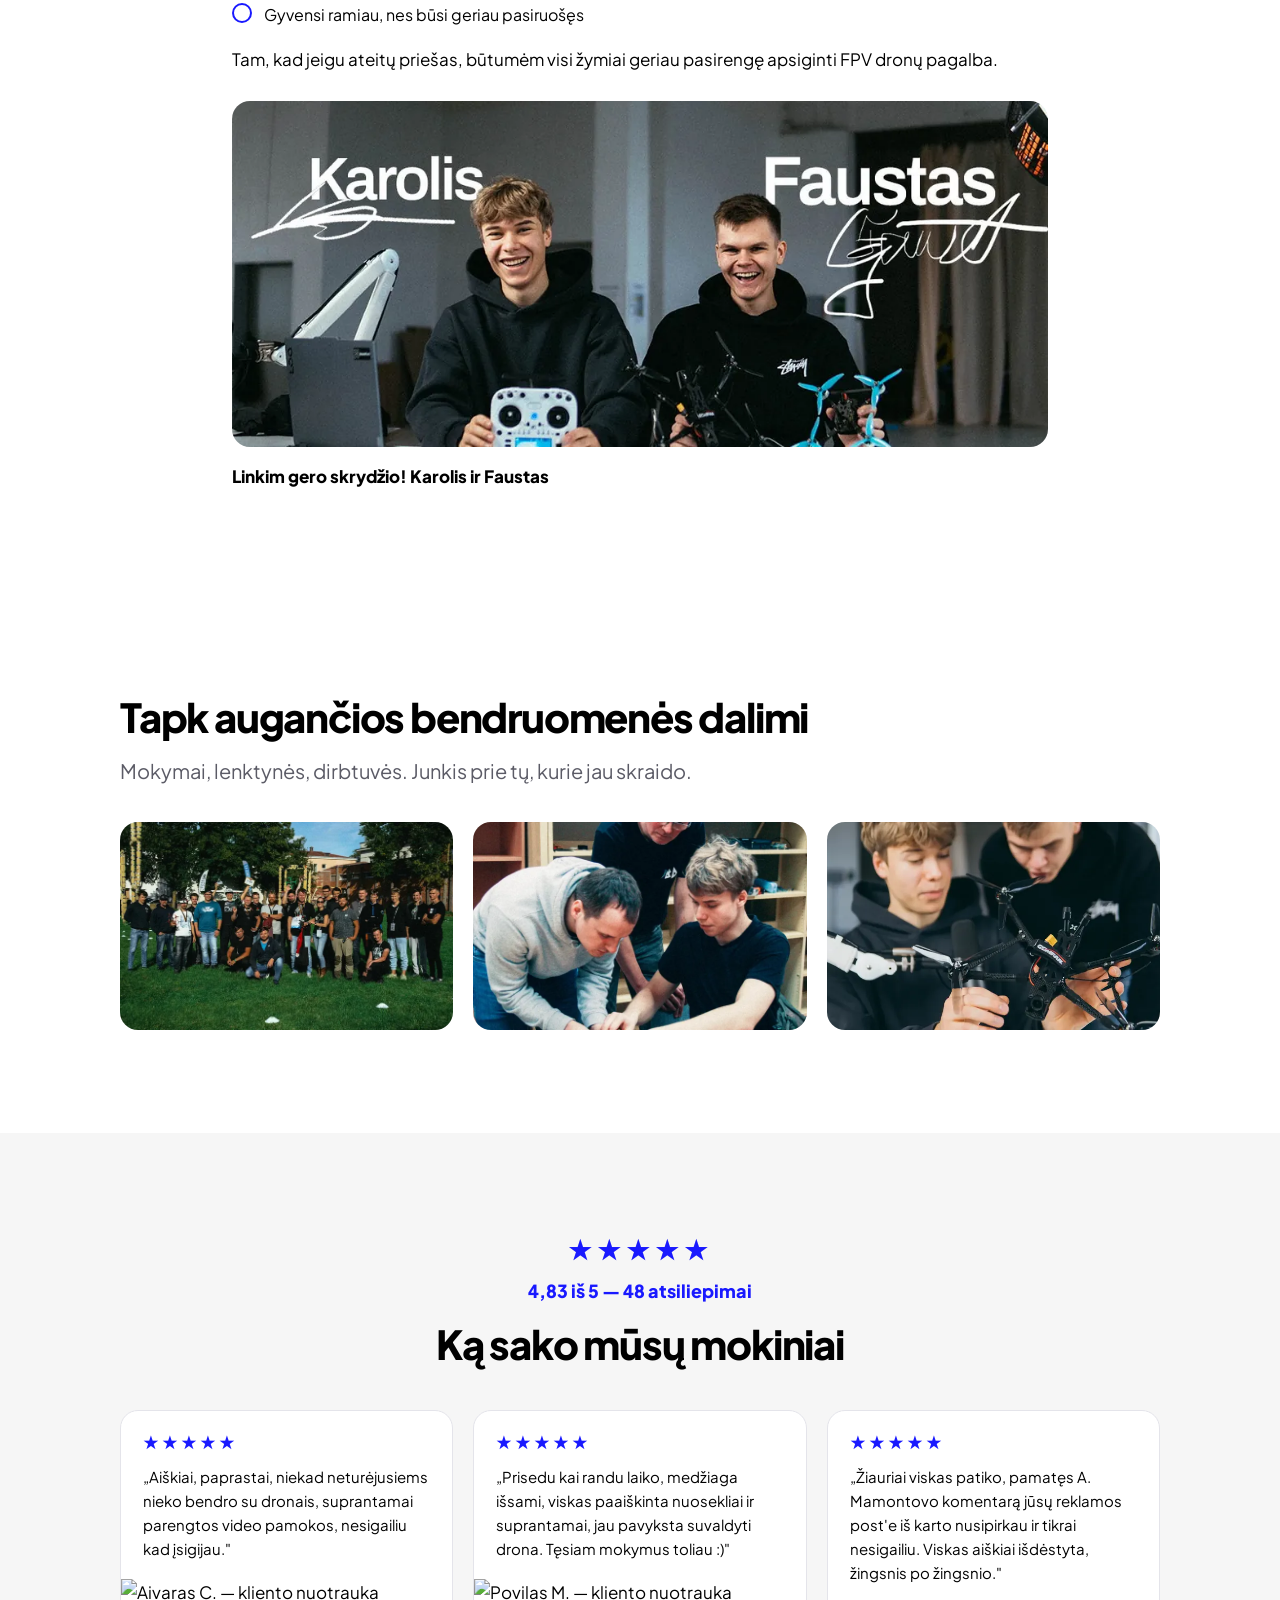
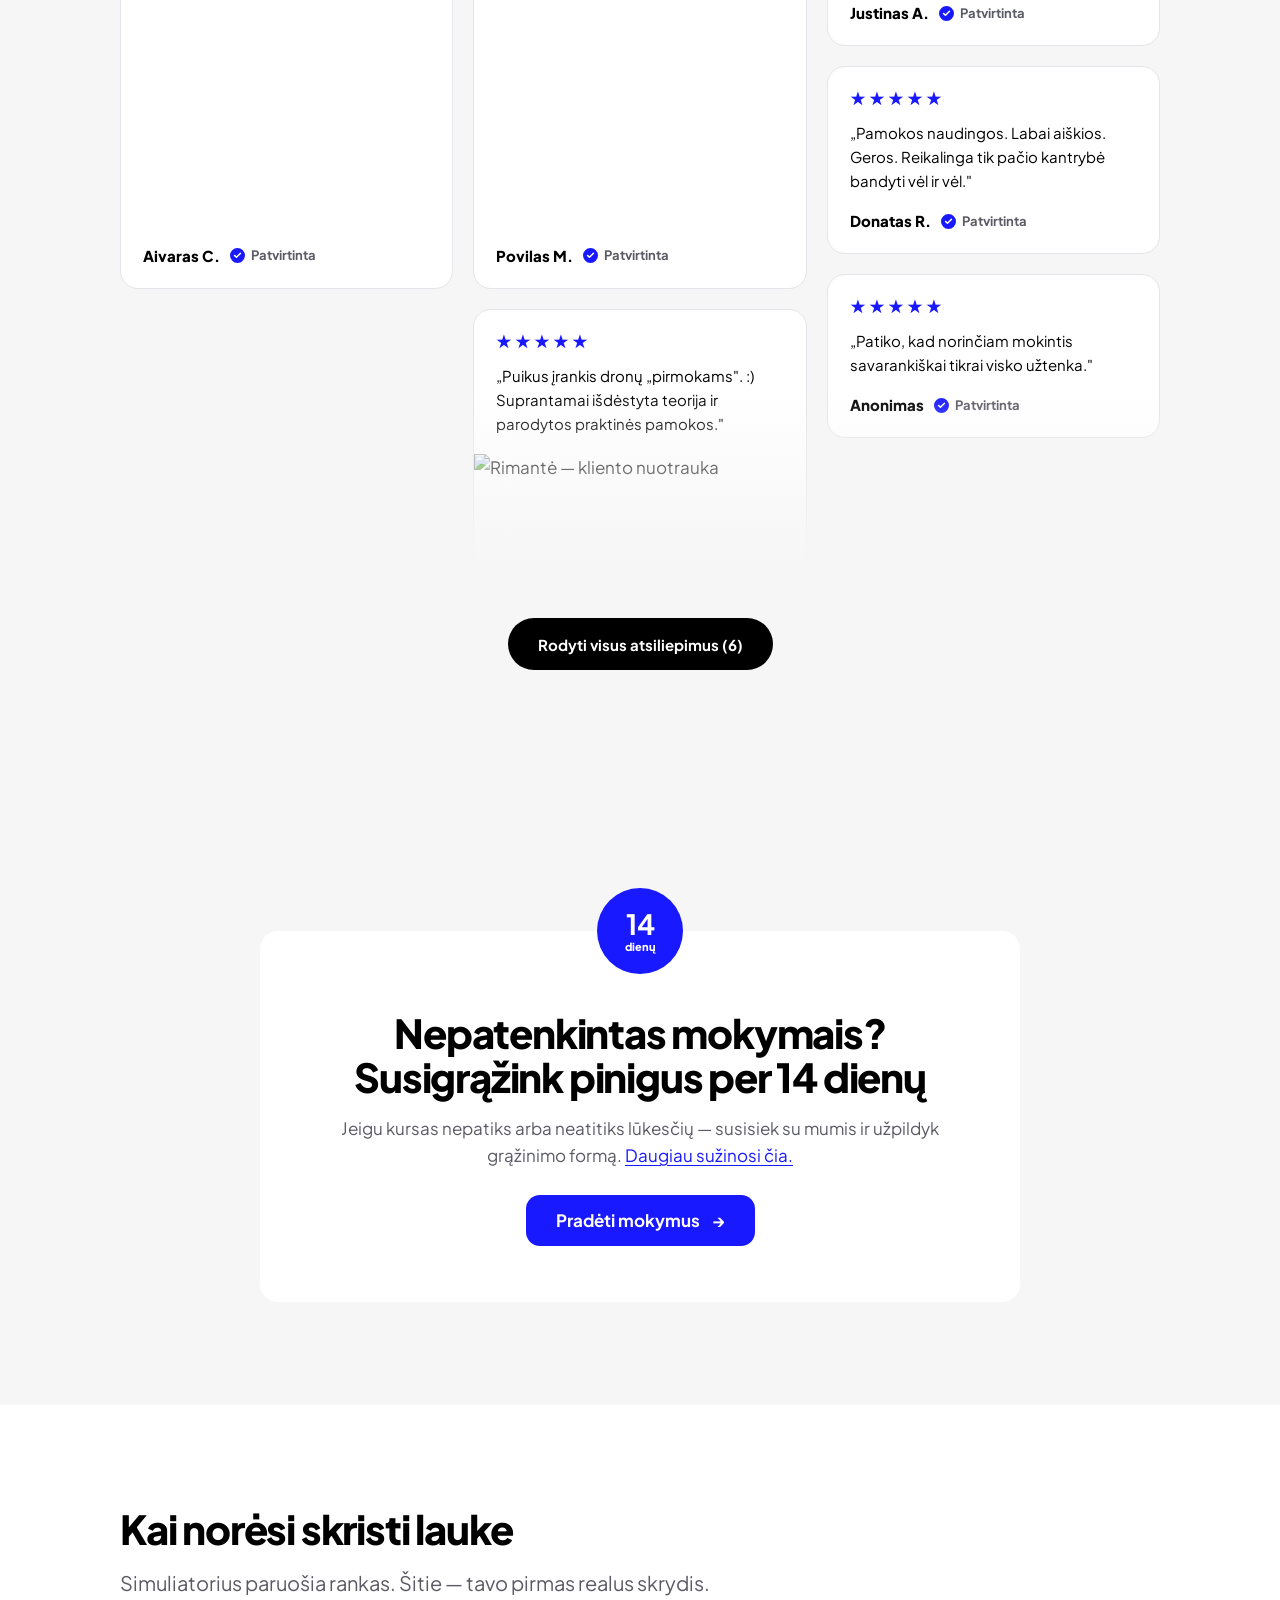
==== commit 7a1e53d5: "Zvaigzdutes kaip Google atsiliepimu juostoje Hero juostoje eile pakeista i "4,83 ★★★★★ (48 atsiliepi" ====
--- a/index.html
+++ b/index.html
@@ -139,6 +139,10 @@
 #dm .dm-zv-tusti{color:#C9C9DB;}
 #dm .dm-zv-pilni{position:absolute;left:0;top:0;overflow:hidden;white-space:nowrap;
   color:var(--dm-blue);}
+/* Hero juostoje: skaicius, zvaigzdutes, kiekis skliaustuose. Zvaigzdutes
+   didesnes ir su tarpais, kitaip dalinio uzpildymo (4,83) nesimato. */
+#dm .dm-trust .dm-zv{font-size:1.125rem;letter-spacing:2px;vertical-align:-3px;}
+#dm .dm-zv-suma{font-size:1.0625rem;margin-right:4px;}
 #dm .dm-revstars{
   color:var(--dm-blue);font-size:1.75rem;letter-spacing:4px;line-height:1;
 }
@@ -726,7 +730,7 @@
       <a class="dm-btn" href="#dm-pirkti">Pradėti mokymus <span class="dm-arrow" aria-hidden="true">→</span></a>
 
       <ul class="dm-trust">
-        <li><span class="dm-stars dm-zv" id="dm-hero-stars" role="img" aria-label="4,83 iš 5"><span class="dm-zv-tusti" aria-hidden="true">★★★★★</span><span class="dm-zv-pilni" aria-hidden="true" style="width:96.6%">★★★★★</span></span> <b class="dm-num" id="dm-hero-rating">4,83 / 5</b> <span class="dm-muted">— <span class="dm-num" id="dm-hero-count">48</span> atsiliepimai</span></li>
+        <li><b class="dm-num dm-zv-suma" id="dm-hero-rating">4,83</b> <span class="dm-stars dm-zv" id="dm-hero-stars" role="img" aria-label="4,83 iš 5"><span class="dm-zv-tusti" aria-hidden="true">★★★★★</span><span class="dm-zv-pilni" aria-hidden="true" style="width:96.6%">★★★★★</span></span> <span class="dm-muted">(<span class="dm-num" id="dm-hero-count">48</span> atsiliepimai)</span></li>
         <li><b class="dm-num">1 000+</b> apmokytų mokinių</li>
         <li><b class="dm-num">14</b> dienų pinigų grąžinimo garantija</li>
       </ul>
@@ -2419,17 +2423,56 @@
       dez.appendChild(bq);
     });
 
-    /* Zvaigzduciu uzpildymas pagal tikra vidurki. */
+    /* Zvaigzduciu uzpildymas pagal tikra vidurki.
+       Plotis skaiciuojamas pikseliais, o ne procentais: tarp zvaigzduciu yra
+       letter-spacing, ir procentai apimtu ir tarpa uz penktosios, todel
+       uzpildymas nusislinktu i desine. */
     if (vidurkis) {
-      var proc = Math.max(0, Math.min(100, (vidurkis / 5) * 100)).toFixed(1) + "%";
-      var etikete = vidurkis.toFixed(2).replace(".", ",") + " iš 5";
-      ["dm-hero-stars", "dm-rev-stars"].forEach(function (id) {
-        var zv = document.getElementById(id);
-        if (!zv) return;
-        var pilni = zv.querySelector(".dm-zv-pilni");
-        if (pilni) pilni.style.width = proc;
-        zv.setAttribute("aria-label", etikete);
-      });
+      var v = Math.max(0, Math.min(5, vidurkis));
+      var etikete = v.toFixed(2).replace(".", ",") + " iš 5";
+      /* Zvaigzdutes piesinys siauresnis uz raides ploti (yra tarpai is sonu).
+         Issimatuojam, kad dalinis uzpildymas atitiktu tai, ka mato akis. */
+      var zvaigzdesPiesinys = function (st, viena) {
+        var atsarga = { pradzia: 0, plotis: viena };
+        try {
+          var ctx = document.createElement("canvas").getContext("2d");
+          ctx.font = st.fontWeight + " " + st.fontSize + " " + st.fontFamily;
+          var m = ctx.measureText("★");
+          if (typeof m.actualBoundingBoxRight !== "number") return atsarga;
+          var pradzia = -m.actualBoundingBoxLeft;
+          var plotis = m.actualBoundingBoxRight - pradzia;
+          if (!(plotis > 0) || plotis > viena) return atsarga;
+          return { pradzia: pradzia, plotis: plotis };
+        } catch (e) { return atsarga; }
+      };
+
+      var piestiZvaigzdutes = function () {
+        ["dm-hero-stars", "dm-rev-stars"].forEach(function (id) {
+          var zv = document.getElementById(id);
+          if (!zv) return;
+          var tusti = zv.querySelector(".dm-zv-tusti");
+          var pilni = zv.querySelector(".dm-zv-pilni");
+          if (!tusti || !pilni) return;
+          var visas = tusti.getBoundingClientRect().width;
+          if (!visas) return;
+          var st = window.getComputedStyle(tusti);
+          var tarpas = parseFloat(st.letterSpacing) || 0;
+          var viena = (visas - 5 * tarpas) / 5;
+          var pies = zvaigzdesPiesinys(st, viena);
+          var sveikos = Math.floor(v);
+          var dalis = v - sveikos;
+          var plotis = sveikos * (viena + tarpas);
+          /* Nepilna zvaigzdute pildoma nuo jos piesinio krasto, o ne nuo
+             raides pradzios — kitaip pusė nesutaptu su zvaigzdes viduriu. */
+          if (dalis > 0) plotis += pies.pradzia + dalis * pies.plotis;
+          pilni.style.width = plotis.toFixed(1) + "px";
+          zv.setAttribute("aria-label", etikete);
+        });
+      };
+      piestiZvaigzdutes();
+      /* Sriftui uzsikrovus zvaigzduciu plotis pasikeicia — perskaiciuojam. */
+      if (document.fonts && document.fonts.ready) document.fonts.ready.then(piestiZvaigzdutes);
+      window.addEventListener("resize", piestiZvaigzdutes);
     }
 
     var elS = document.getElementById("dm-rev-suma");
@@ -2439,7 +2482,7 @@
 
     var hR = document.getElementById("dm-hero-rating");
     var hK = document.getElementById("dm-hero-count");
-    if (hR && vidurkis) hR.textContent = vidurkis.toFixed(2).replace(".", ",") + " / 5";
+    if (hR && vidurkis) hR.textContent = vidurkis.toFixed(2).replace(".", ",");
     if (hK && kiekis) hK.textContent = String(kiekis);
 
     atnaujintiMygtuka();
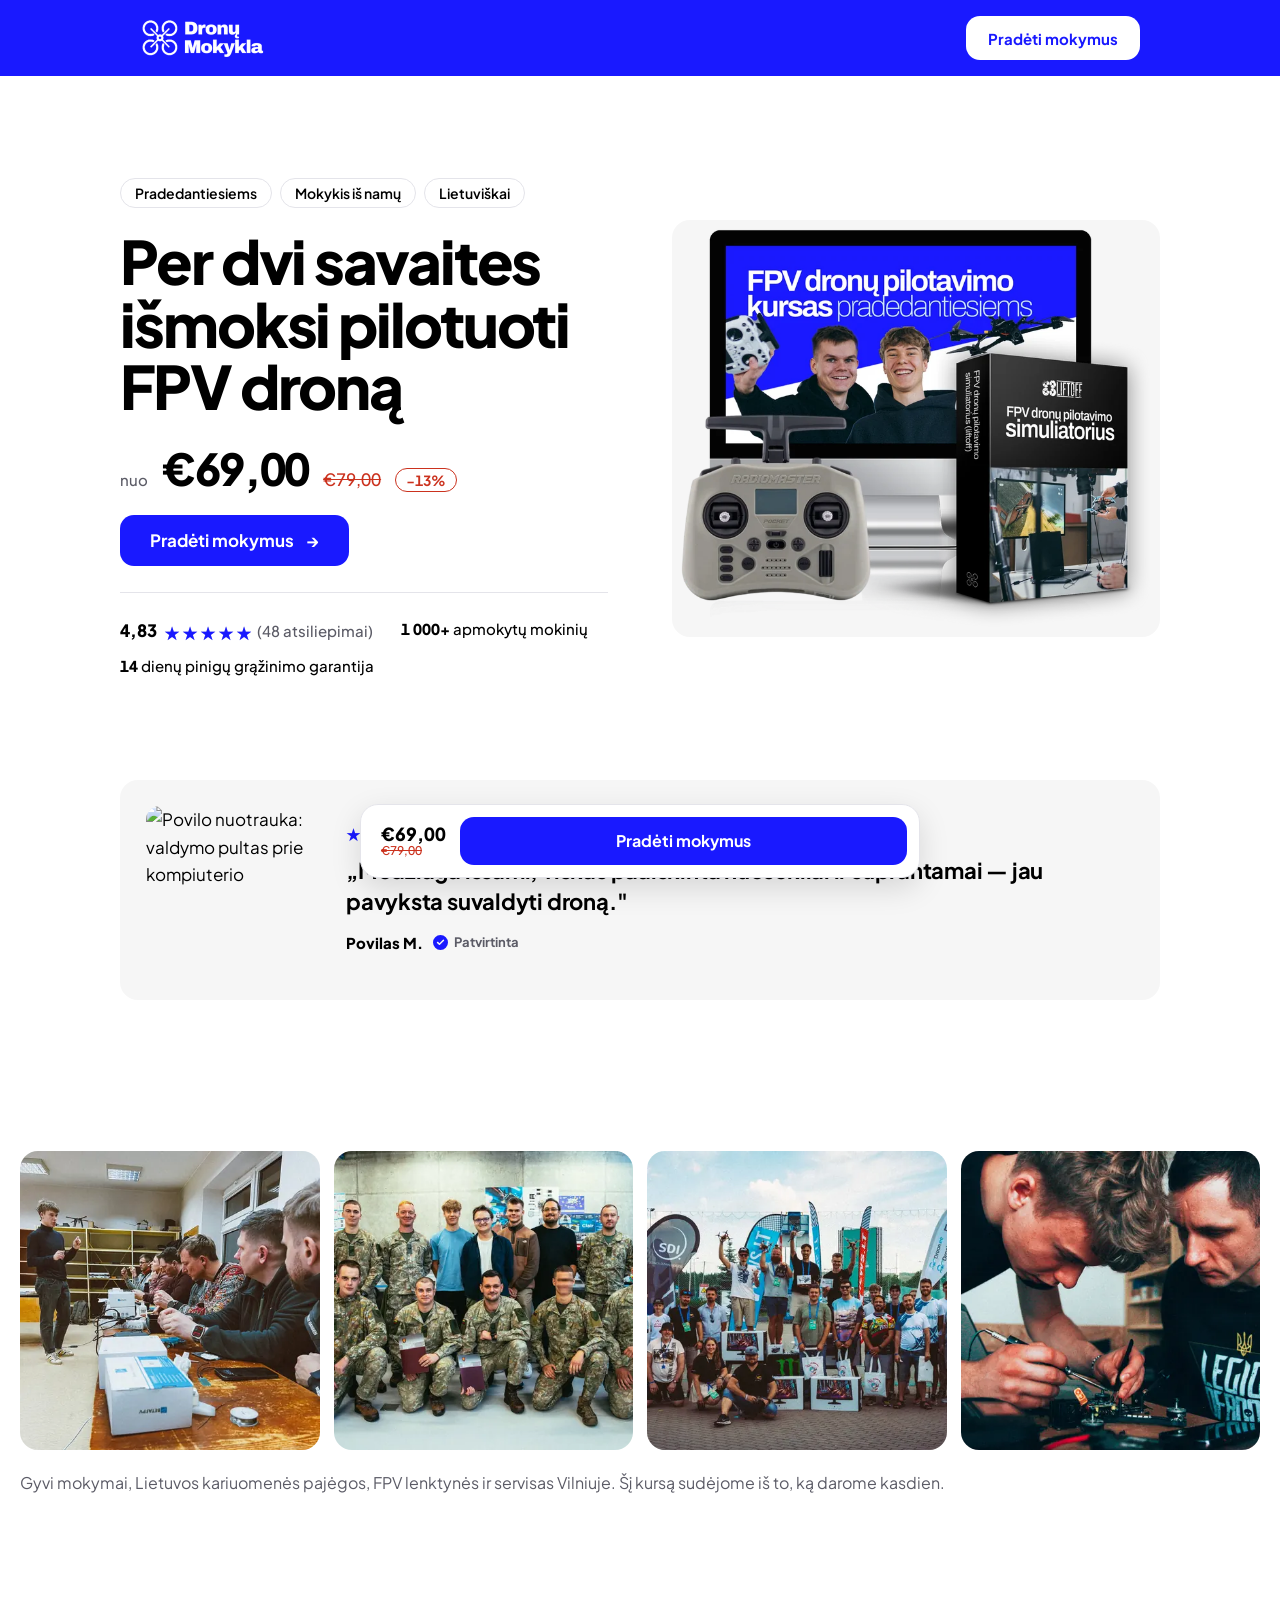
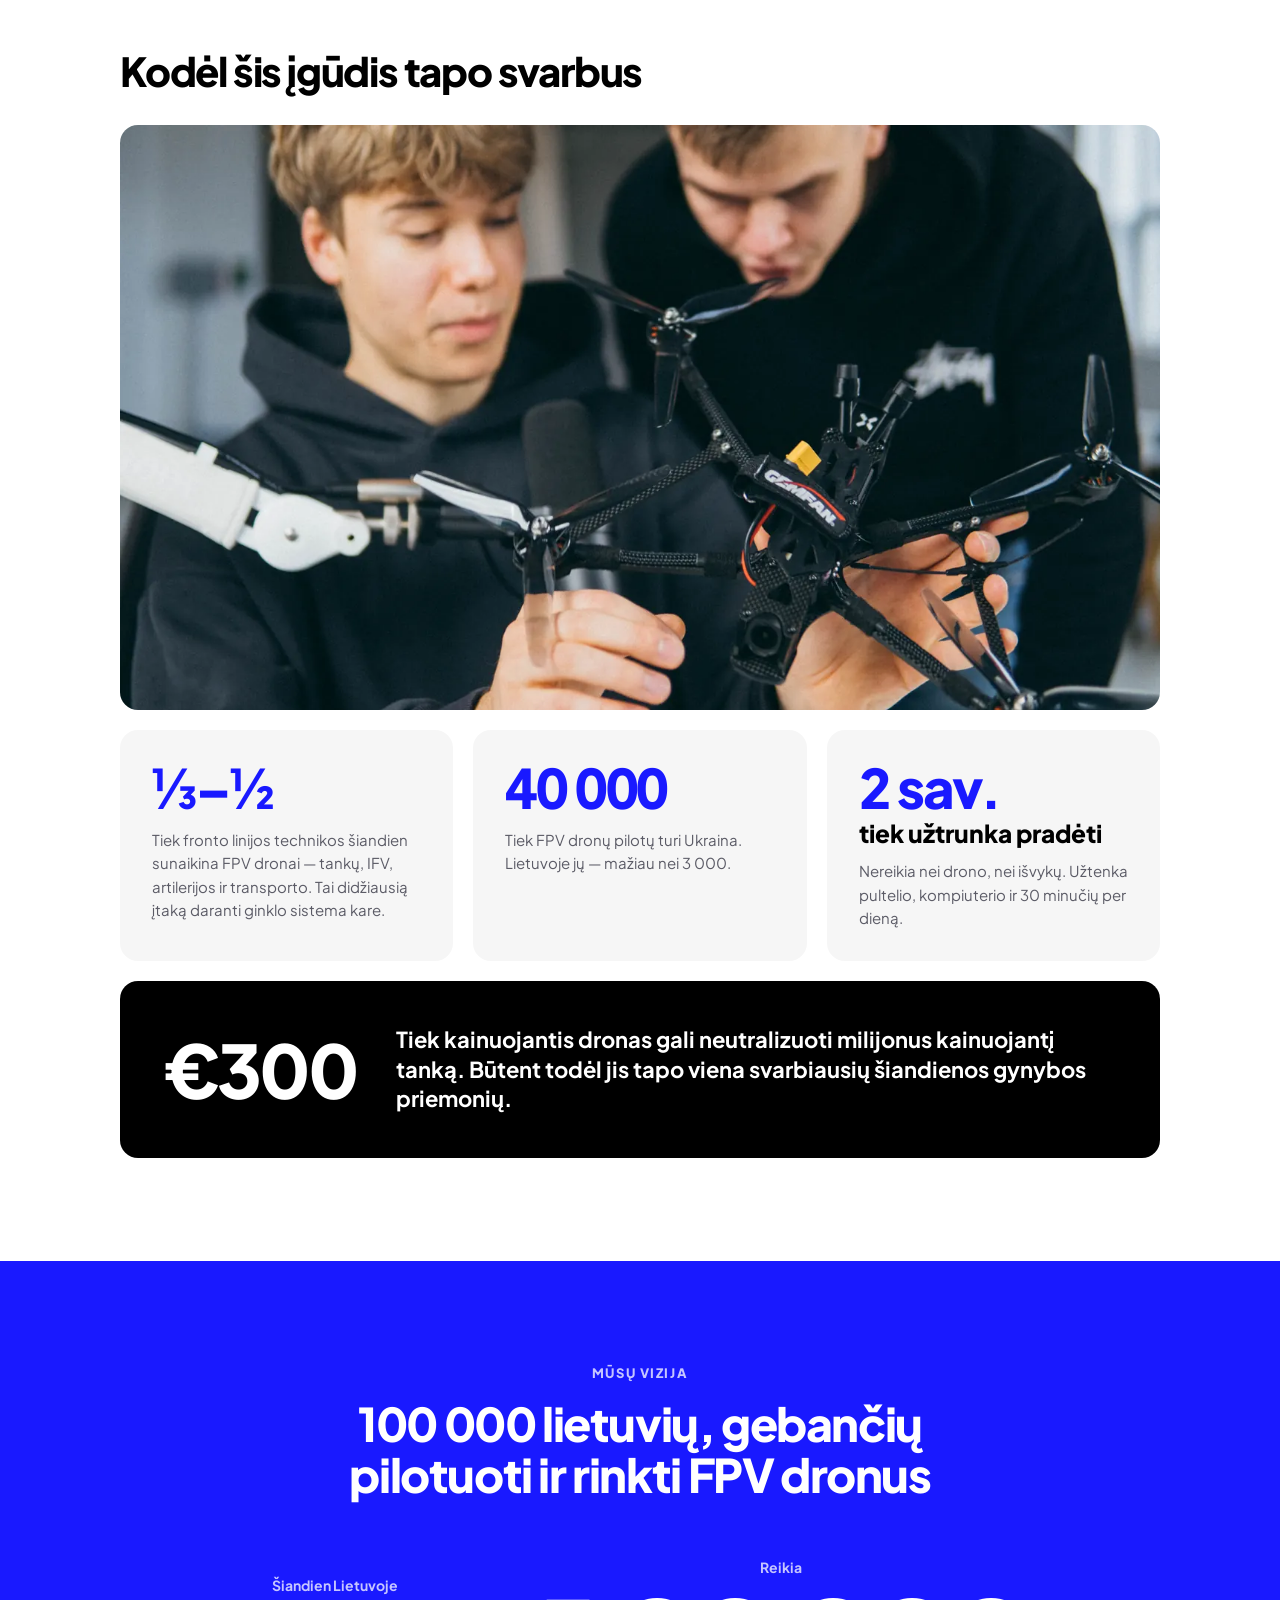
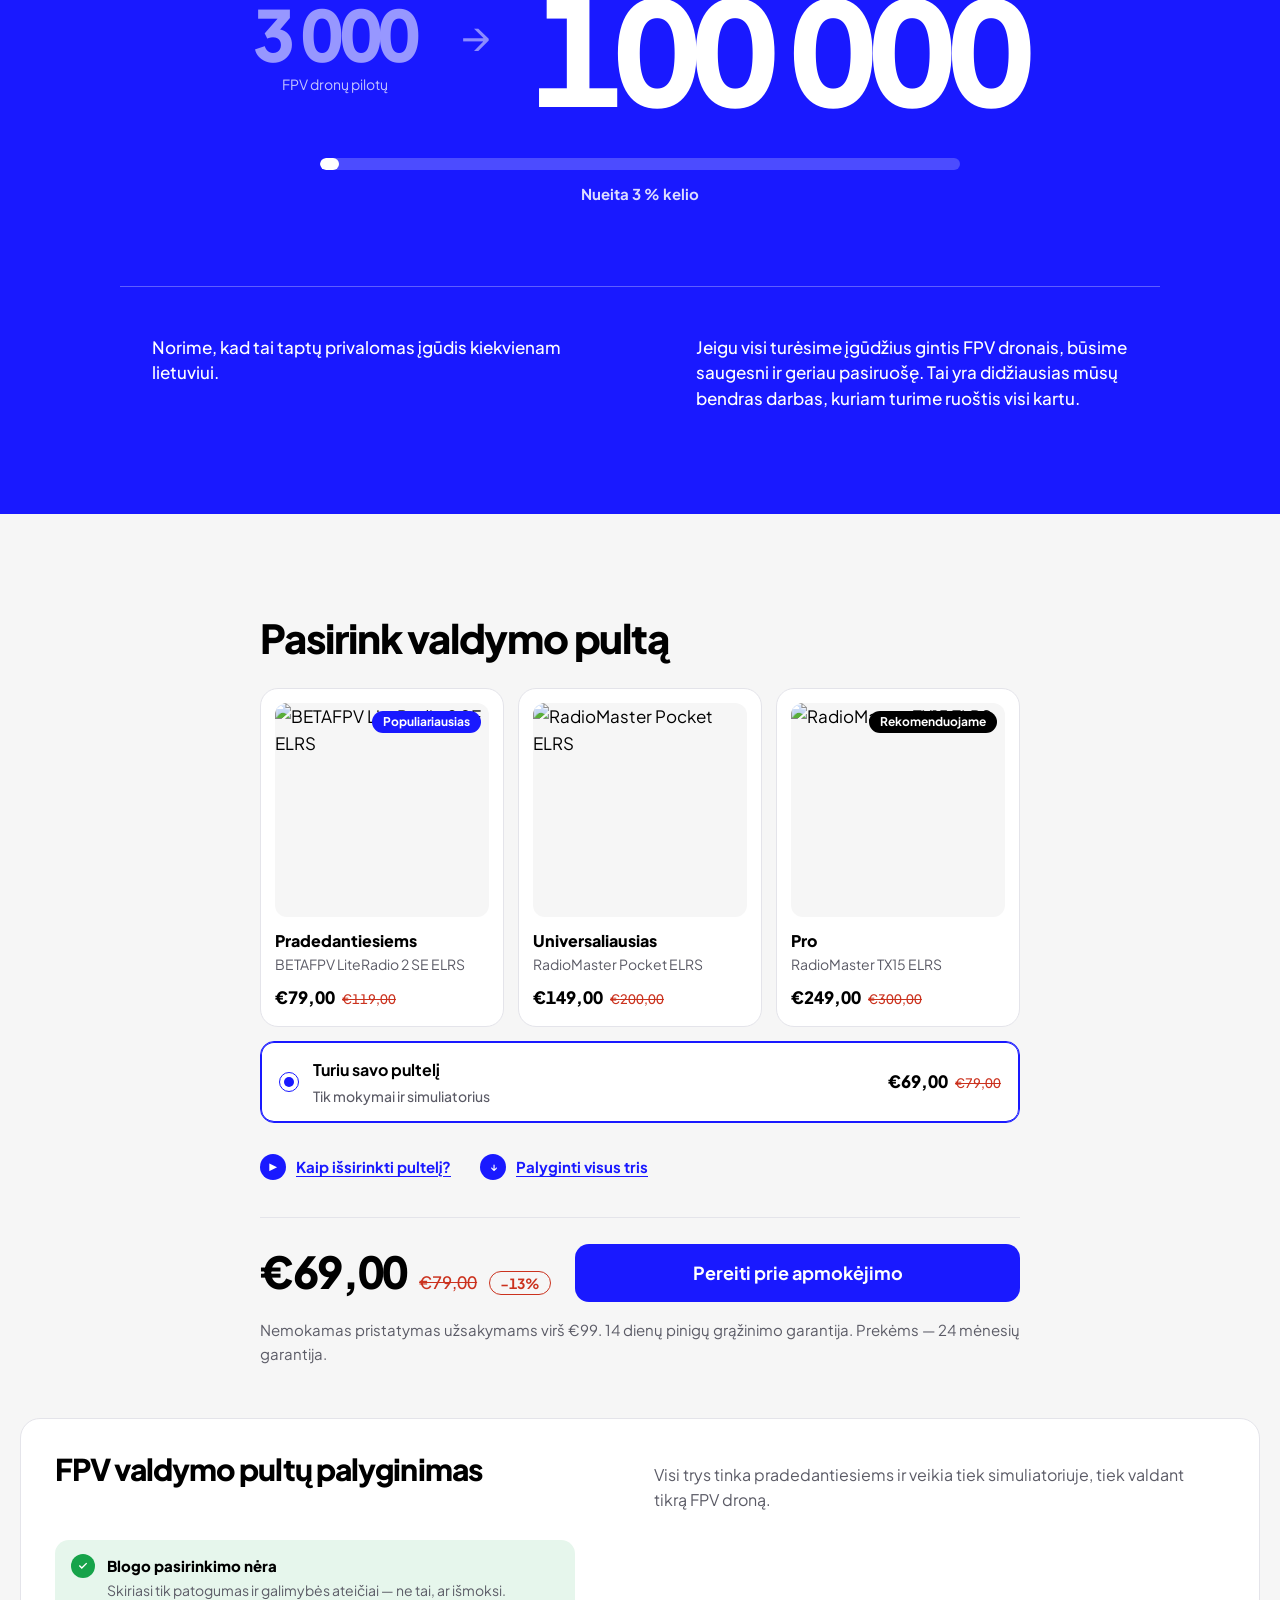
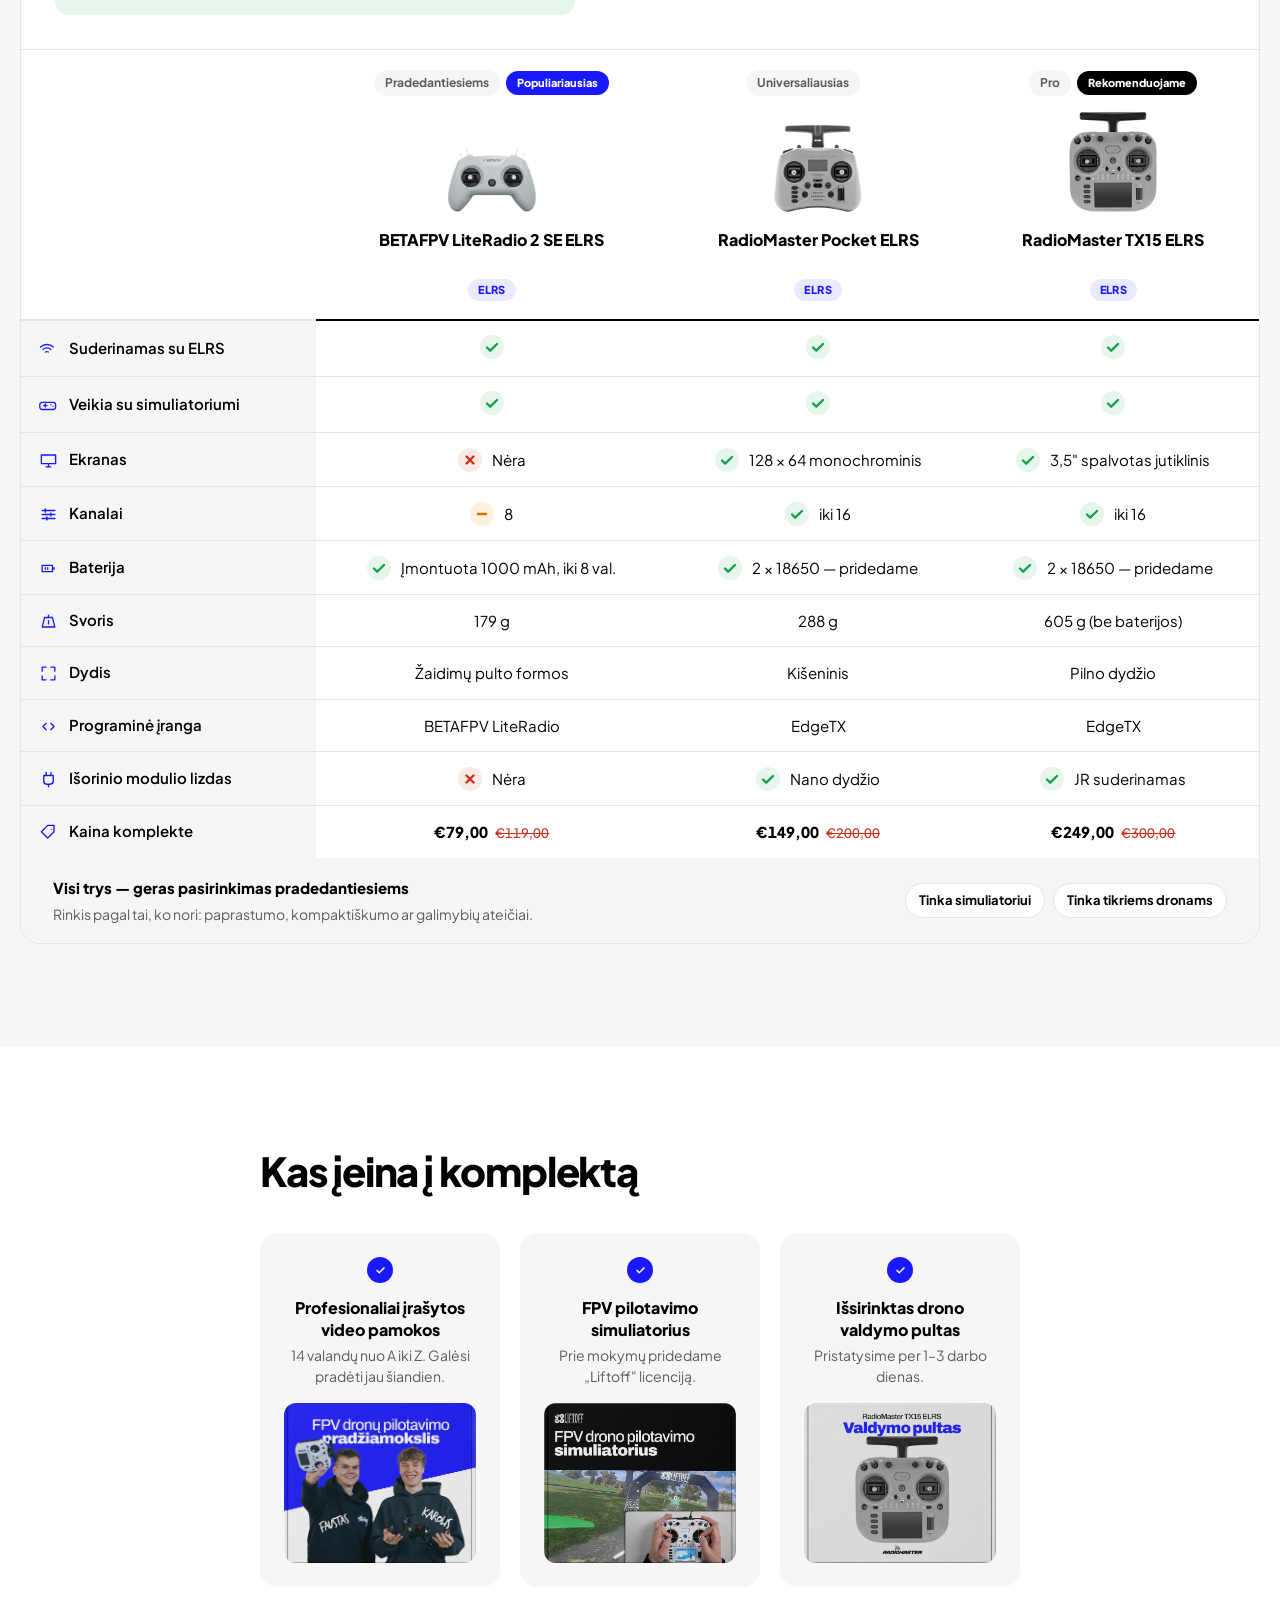
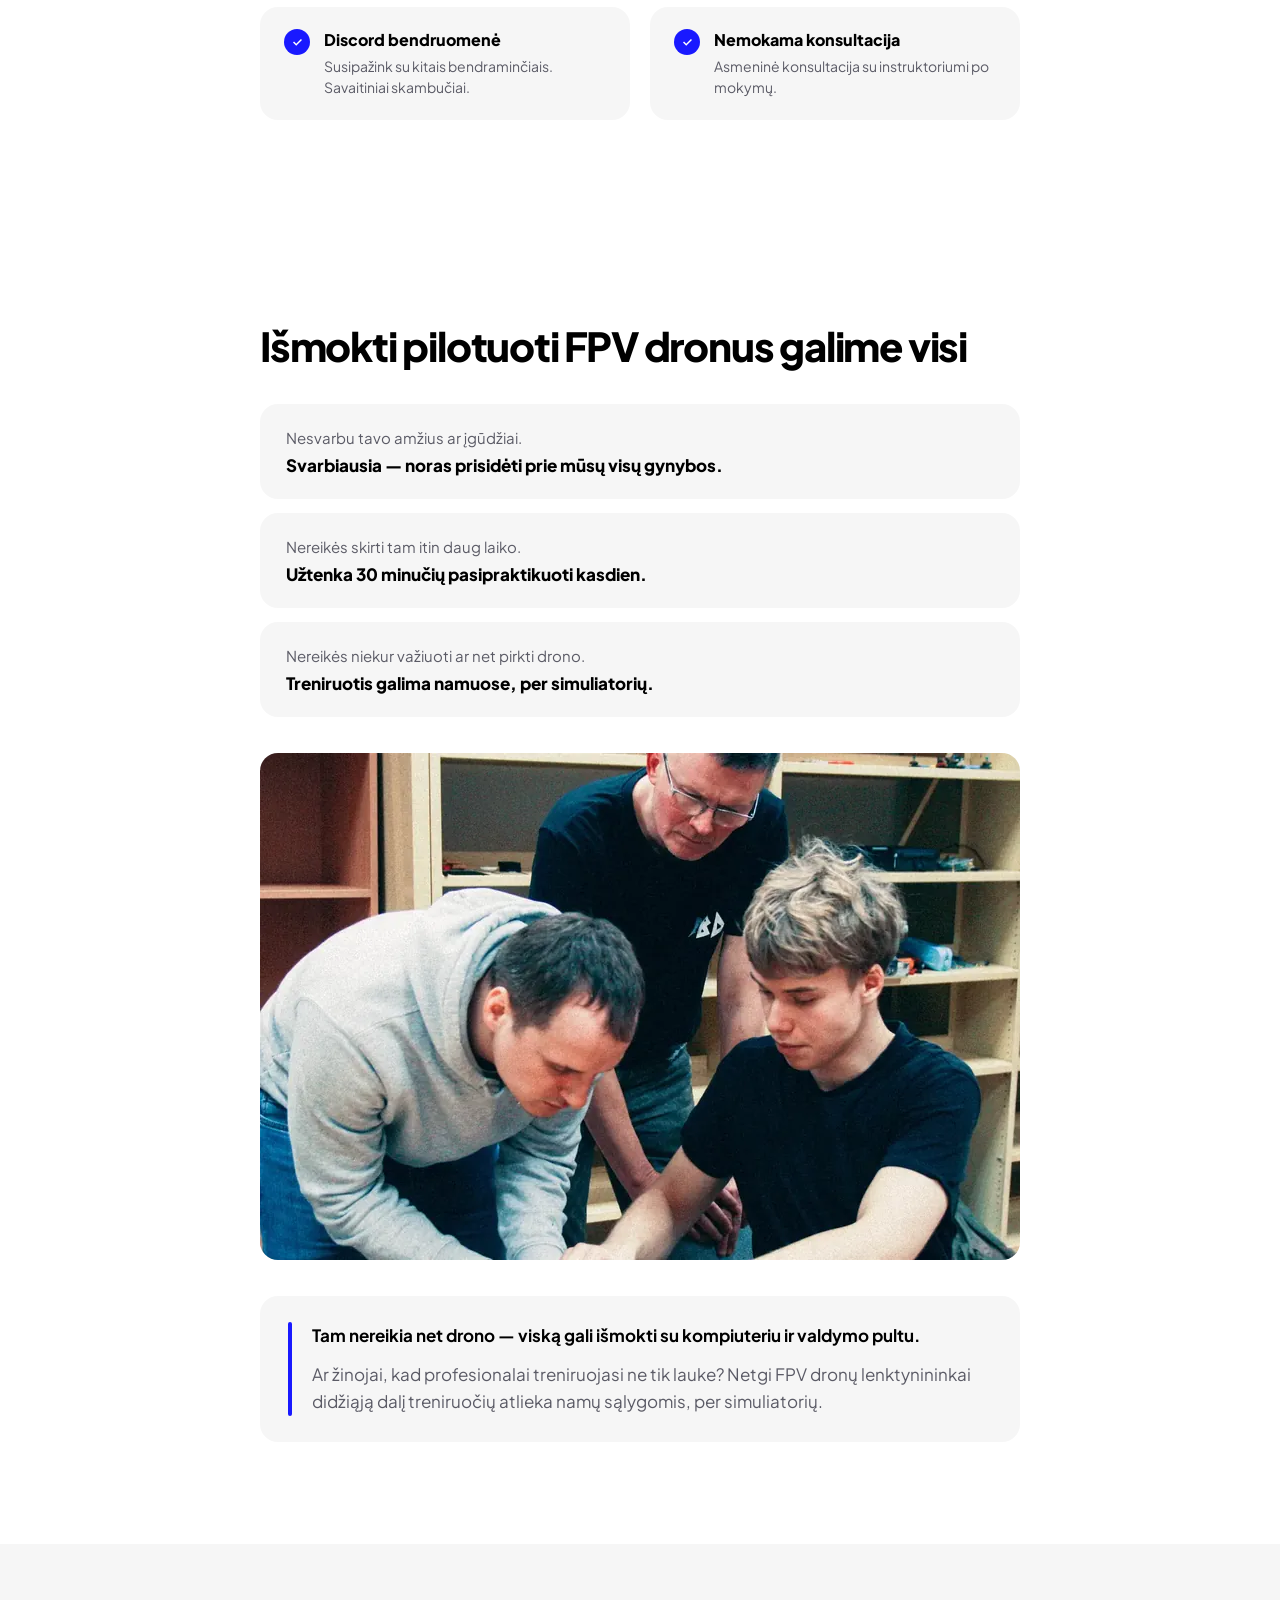
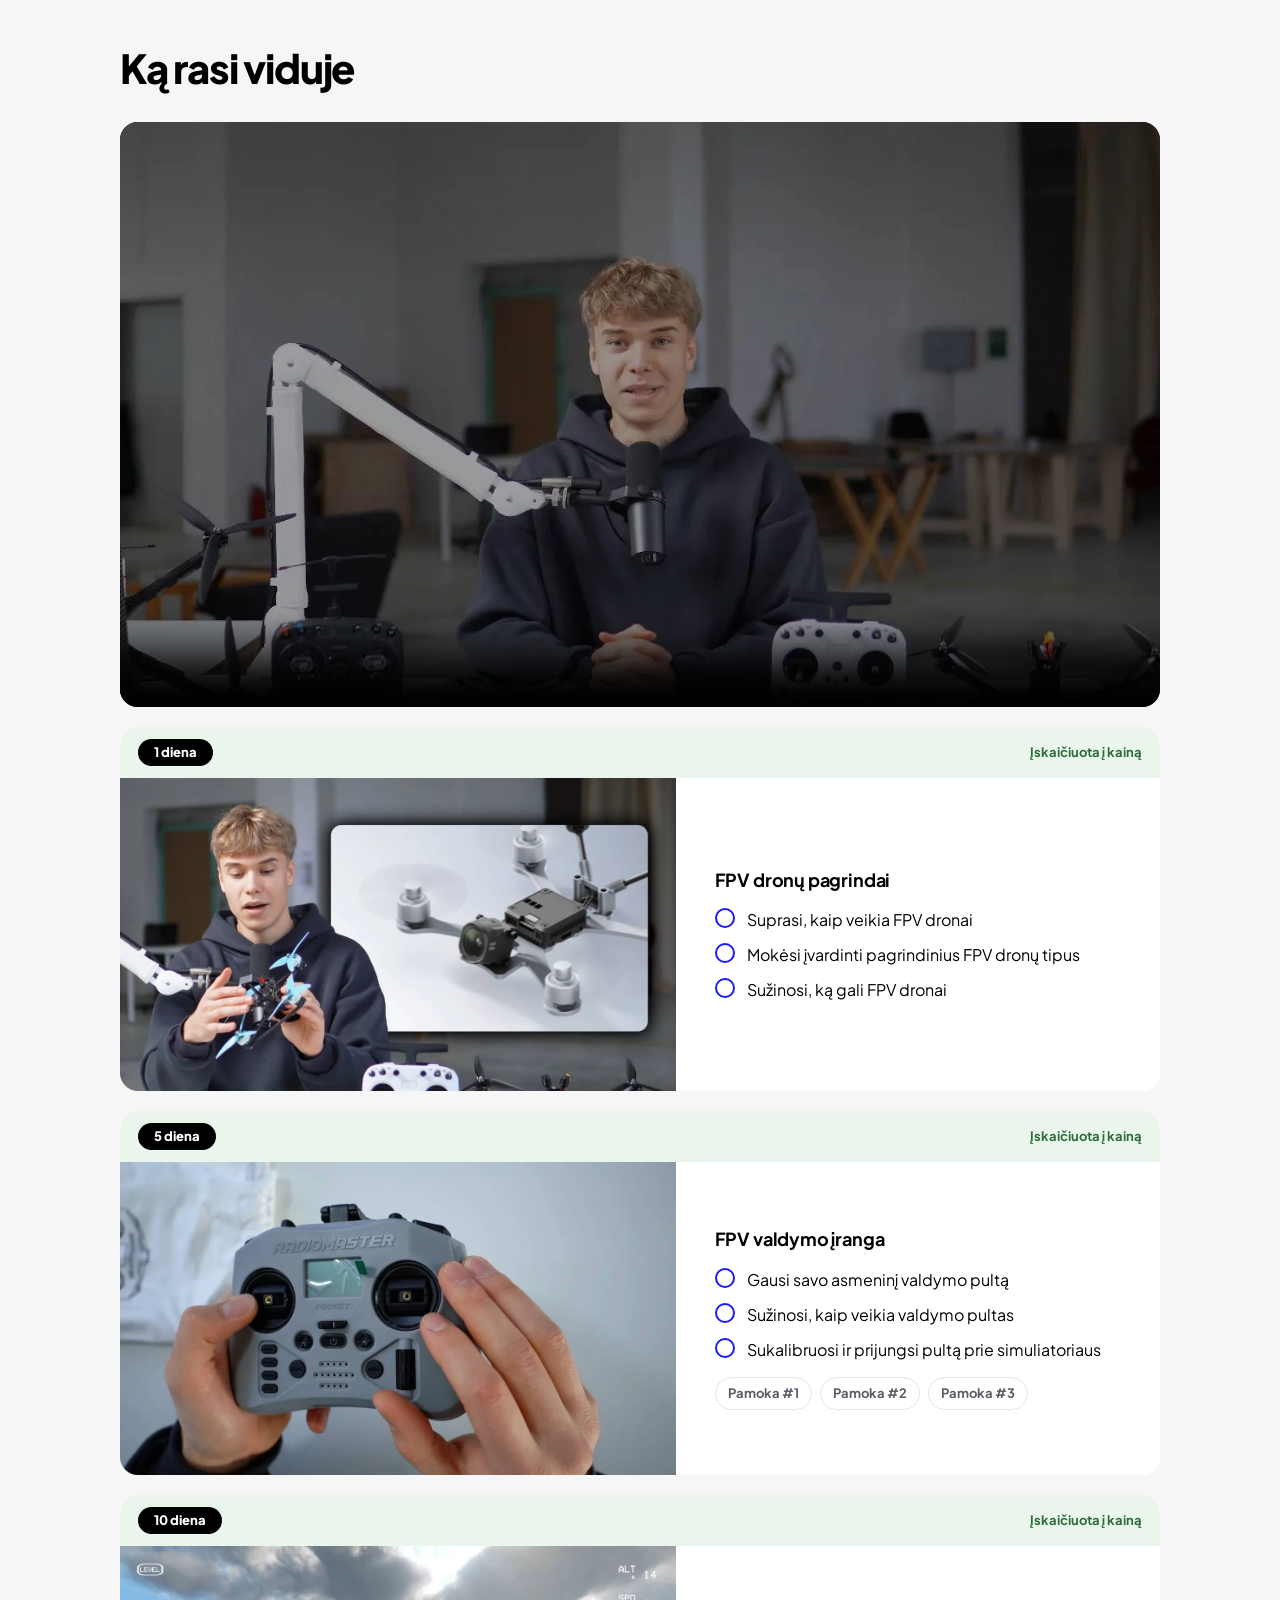
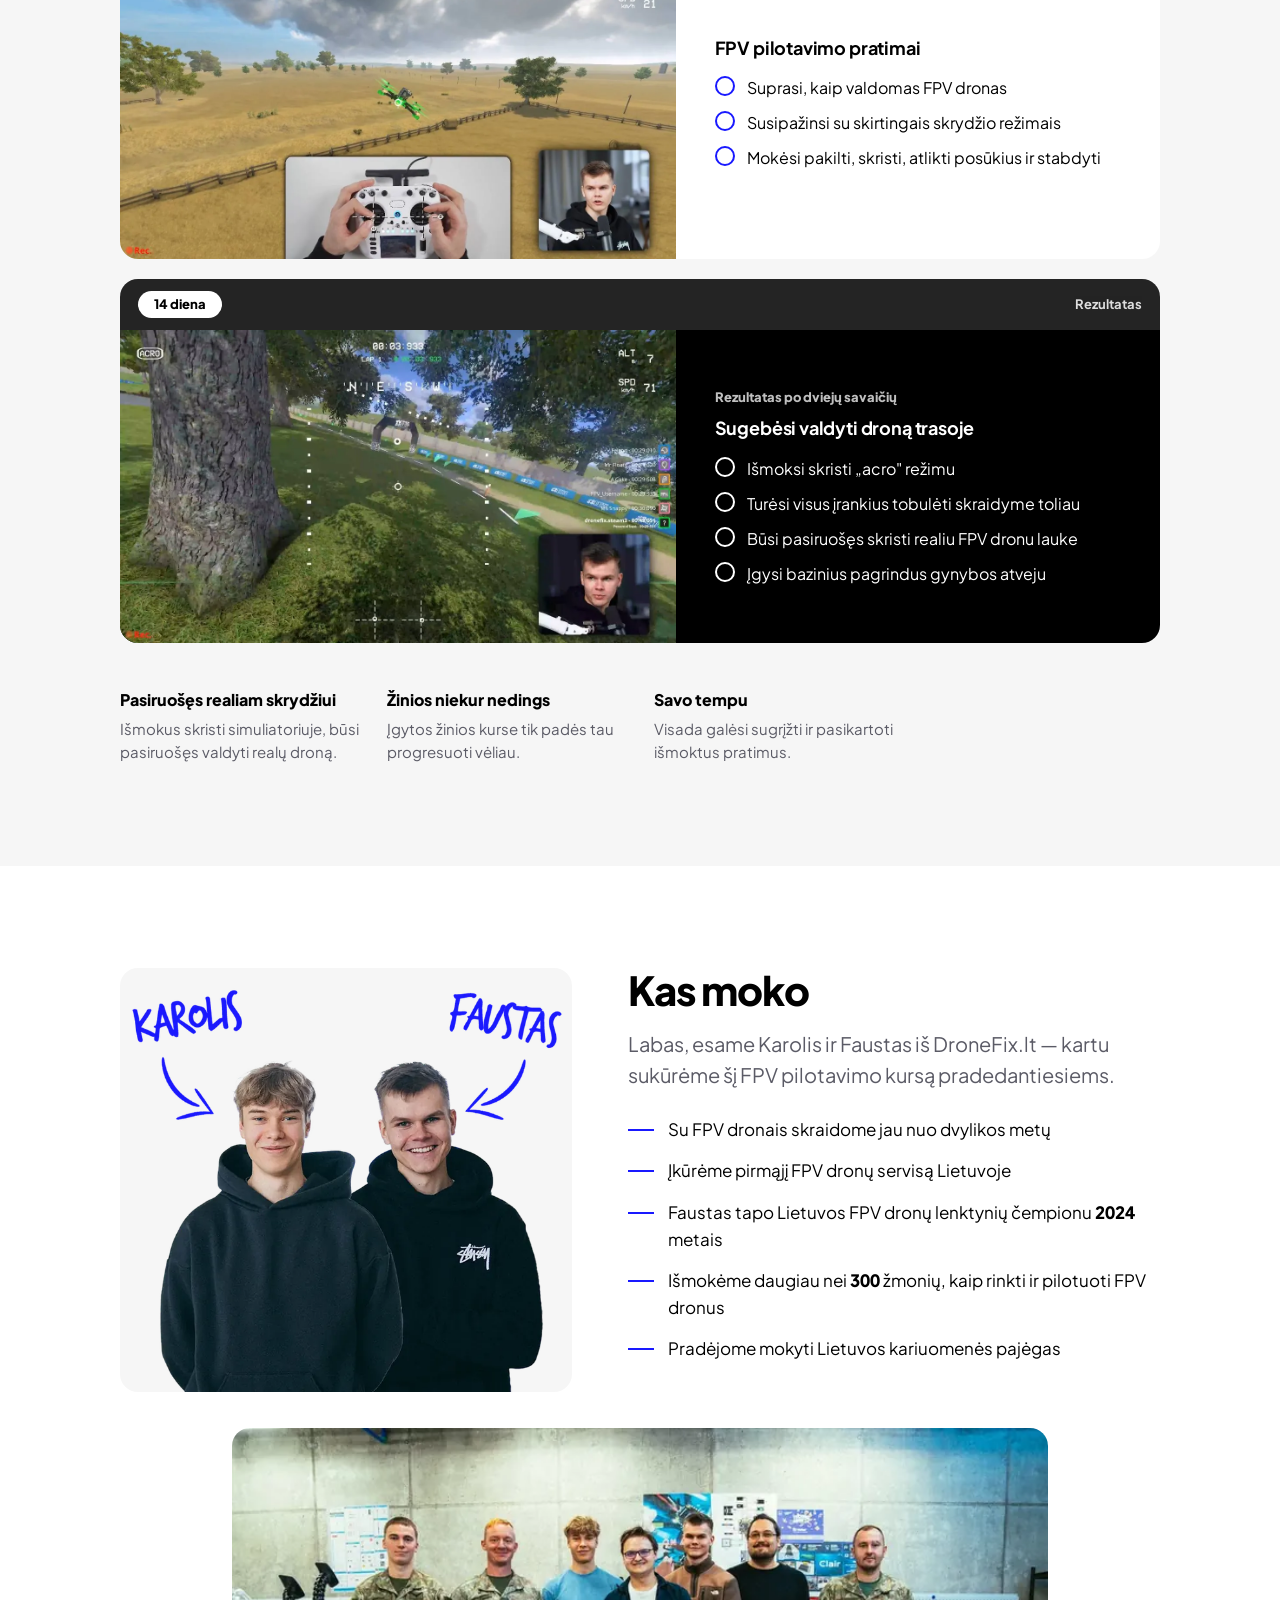
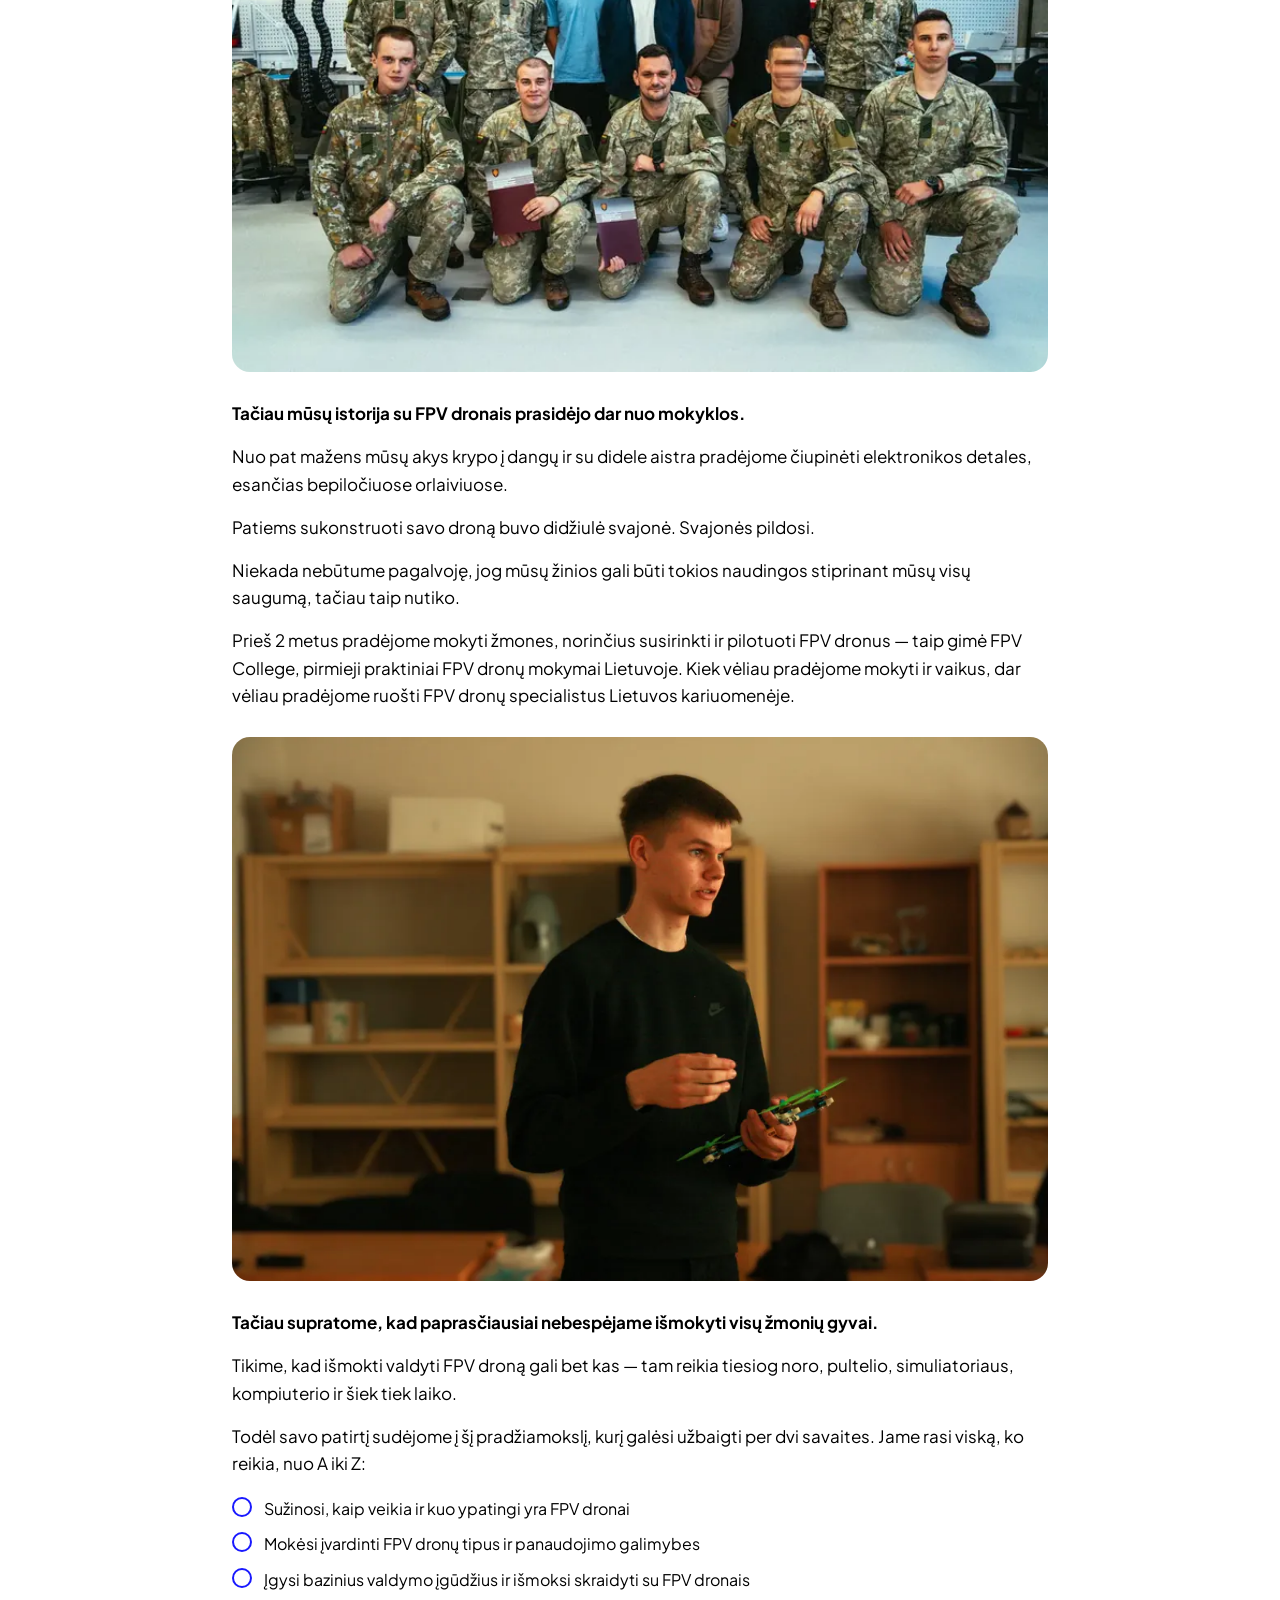
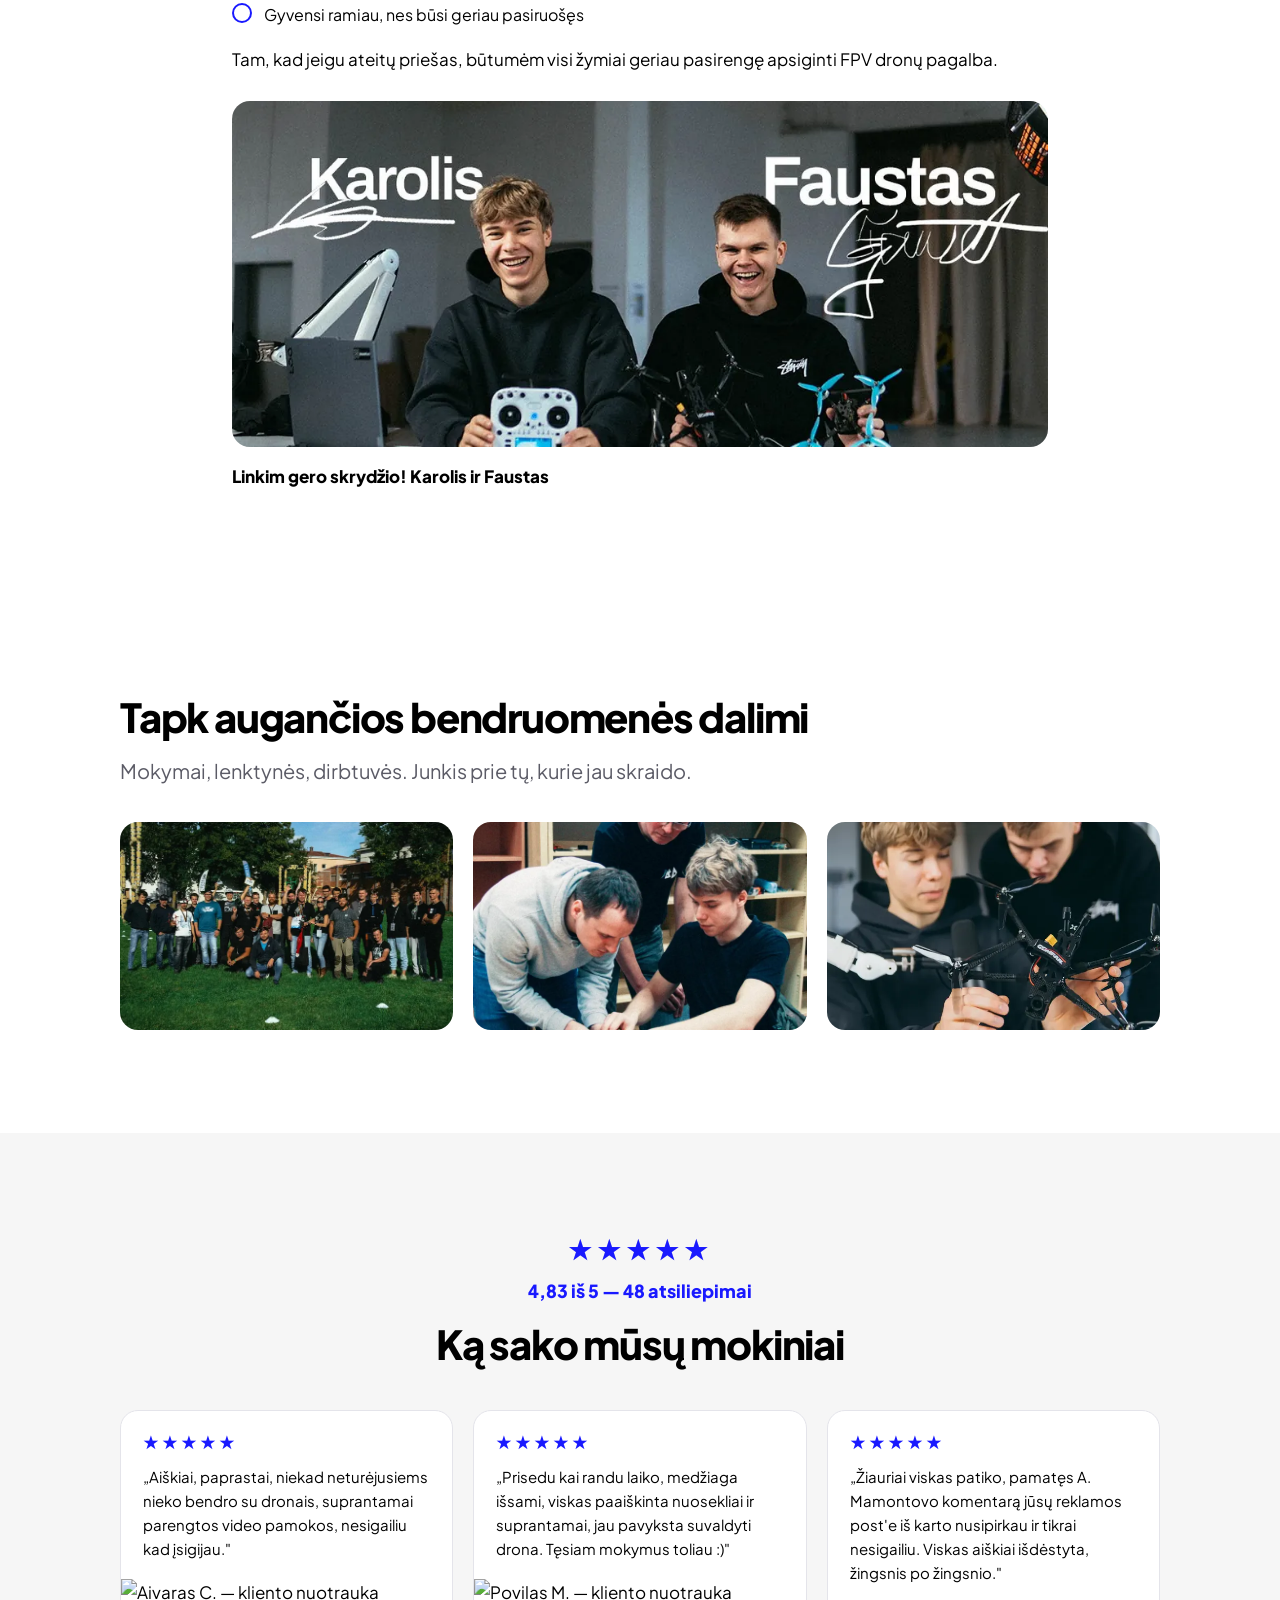
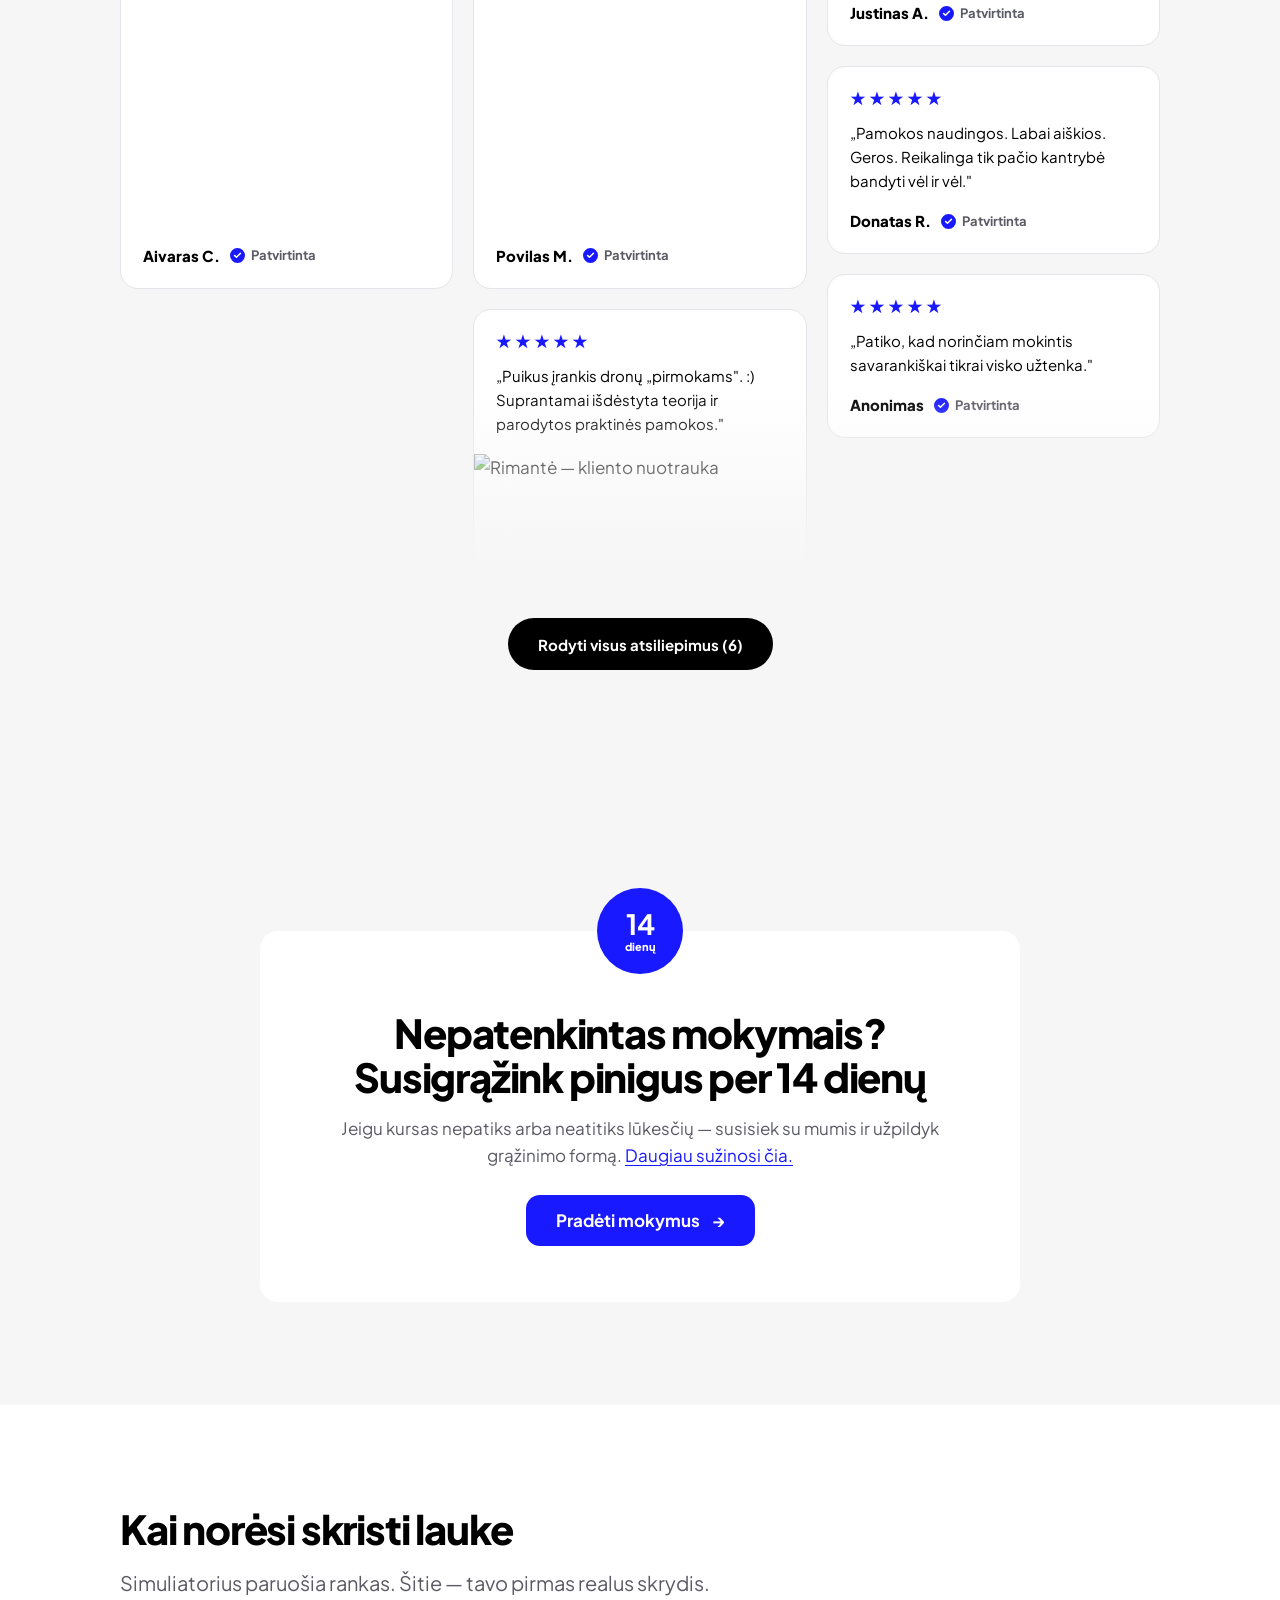
==== commit 0f0509ea: "Hero nuotrauka apkirpta; palyginimo lentele telefone suskleidziama 1) HERO NUOTRAUKA  Saltinio PNG b" ====
--- a/index.html
+++ b/index.html
@@ -684,6 +684,40 @@
   #dm .dm-own-body{padding:13px 16px;}
   #dm .dm-buybar{margin-top:18px;padding-top:16px;gap:12px;}
   #dm .dm-ship{margin-top:14px;}
+}
+/* ===== HERO NUOTRAUKOS REMAS =====
+   Saltinio PNG buvo 1600x1600, bet pats produktas jame - tik 1500x1272:
+   virsuje likdavo 225 px tuscios vietos. Nuotrauka apkirpta (img/hero.webp,
+   1560x1332), o remui duodam ta pati santyki, kad neliktu pilkos juostos. */
+#dm .dm-hero-media .dm-figure{aspect-ratio:1560/1332;}
+#dm .dm-hero-media .dm-figure img{width:100%;height:100%;object-fit:contain;}
+@media (max-width:900px){
+  /* Auksti nebereikia riboti - remas jau tiek pat zemas, kiek nuotrauka. */
+  #dm .dm-hero-media img{max-height:none;width:100%;}
+}
+/* Zemi telefonai (pvz. iPhone SE): mazinam visa rema, o ne tik nuotrauka -
+   taip nelieka tarpu is sonu ir kaina su mygtuku telpa i pirma ekrana. */
+@media (max-width:900px) and (max-height:740px){
+  #dm .dm-hero-media{max-width:56%;margin-left:auto;margin-right:auto;}
+  #dm .dm-hero-media img{max-height:none;}
+}
+/* ===== PALYGINIMO LENTELE TELEFONE: suskleidziama =====
+   Telefone lentele uzima kelis ekranus, todel pradzioje ji suskleista,
+   o "Palyginti visus tris" ja isskleidzia. Mygtuka kuria JS, tad be JS
+   lentele lieka matoma, kaip ir anksciau. Kompiuteryje niekas nesikeicia. */
+#dm .dm-cmp-jungiklis{display:none;}
+@media (max-width:620px){
+  #dm .dm-cmp-jungiklis{
+    display:flex;align-items:center;justify-content:center;gap:10px;
+    width:100%;margin-top:18px;padding:13px 18px;min-height:48px;
+    border:1.5px solid var(--dm-blue);border-radius:14px;background:#fff;
+    font-family:inherit;font-size:1rem;font-weight:700;color:var(--dm-blue);
+    cursor:pointer;-webkit-appearance:none;appearance:none;
+  }
+  #dm .dm-cmp-jungiklis-rodykle{font-size:0.75rem;line-height:1;transition:transform .18s ease;}
+  #dm .dm-cmp-jungiklis[aria-expanded="true"] .dm-cmp-jungiklis-rodykle{transform:rotate(180deg);}
+  #dm .dm-cmp-uzdaryta .dm-cmp,
+  #dm .dm-cmp-uzdaryta .dm-cmp-juosta{display:none;}
 }
 </style>
 
@@ -1476,7 +1510,7 @@
   */
   var DM_NUOTRAUKOS = {
     // Hero, dešinėje pusėje. Numatytoji — jau esantis kurso komplekto vaizdas.
-    hero: "https://dronumokykla.lt/cdn/shop/files/pocket_df2d9885-b492-475e-967a-ae5c7b3641fb.png?v=1764994452&width=1000",
+    hero: "img/hero@2x.webp",
 
     // Įrodymų juosta po hero — keturios kvadratinės nuotraukos.
     // DĖMESIO: dėk tik tas nuotraukas, kurioms turi žmonių sutikimą.
@@ -1568,7 +1602,7 @@
   /* Plačios turinio nuotraukos: telefonui atiduodam mažesnį failą.
      Reikšmė: { sm: kelias, smW: plotis, lgW: plotis, sizes: ... }
      Tuščia = naudojamas tik vienas failas. build.py užpildo. */
-  var DM_PLACIOS = { istorijaKariuomene: { sm: "img/istorija-kariuomene@sm.webp", smW: 760, lgW: 1200, sizes: "(max-width:700px) 92vw, 620px" }, kodelSvarbu: { sm: "img/kodel-svarbu@sm.webp", smW: 760, lgW: 1400, sizes: "(max-width:1080px) 92vw, 1040px" }, visiGali: { sm: "img/visi-gali@sm.webp", smW: 760, lgW: 1320, sizes: "(max-width:800px) 92vw, 760px" } };
+  var DM_PLACIOS = { hero: { sm: "img/hero.webp", smW: 760, lgW: 1520, sizes: "(max-width:900px) 89vw, 488px" }, istorijaKariuomene: { sm: "img/istorija-kariuomene@sm.webp", smW: 760, lgW: 1200, sizes: "(max-width:700px) 92vw, 620px" }, kodelSvarbu: { sm: "img/kodel-svarbu@sm.webp", smW: 760, lgW: 1400, sizes: "(max-width:1080px) 92vw, 1040px" }, visiGali: { sm: "img/visi-gali@sm.webp", smW: 760, lgW: 1320, sizes: "(max-width:800px) 92vw, 760px" } };
 
   var DM_ALT = {
     pultas1:"LiteRadio 2 SE", pultas2:"RadioMaster Pocket", pultas3:"RadioMaster TX15",
@@ -2594,6 +2628,64 @@
       .catch(function () { /* liekam prie HTML įrašytų atsiliepimų */ });
   })();
 
+  /* --- Palyginimo lentele telefone: suskleidziama ---
+     Telefone lentele uzima kelis ekranus. Mygtukas kuriamas per JS, todel
+     be JS lentele lieka matoma, kaip ir anksciau. */
+  (function () {
+    var blokas = document.getElementById("dm-palyginimas");
+    var intro = blokas && blokas.querySelector(".dm-cmp-intro");
+    if (!blokas || !intro) return;
+
+    var mygtukas = document.createElement("button");
+    mygtukas.type = "button";
+    mygtukas.className = "dm-cmp-jungiklis";
+    mygtukas.setAttribute("aria-controls", "dm-cmp");
+    var etikete = document.createElement("span");
+    var rodykle = document.createElement("span");
+    rodykle.className = "dm-cmp-jungiklis-rodykle";
+    rodykle.setAttribute("aria-hidden", "true");
+    rodykle.textContent = "▼";
+    mygtukas.appendChild(etikete);
+    mygtukas.appendChild(rodykle);
+    intro.appendChild(mygtukas);
+
+    var siauras = window.matchMedia("(max-width:620px)");
+    var svelniai = !window.matchMedia("(prefers-reduced-motion: reduce)").matches;
+
+    function nustatyti(atidaryta) {
+      blokas.classList.toggle("dm-cmp-uzdaryta", !atidaryta);
+      mygtukas.setAttribute("aria-expanded", atidaryta ? "true" : "false");
+      etikete.textContent = atidaryta ? "Suskleisti palyginimą" : "Palyginti visus tris";
+    }
+
+    /* Telefone pradzioje suskleista, kompiuteryje - kaip buvo. */
+    nustatyti(!siauras.matches);
+
+    mygtukas.addEventListener("click", function () {
+      var buvoAtidaryta = mygtukas.getAttribute("aria-expanded") === "true";
+      nustatyti(!buvoAtidaryta);
+      /* Suskleidus grazinam prie bloko, kad neliktume tuscioje vietoje. */
+      if (buvoAtidaryta) {
+        blokas.scrollIntoView({ behavior: svelniai ? "smooth" : "auto", block: "start" });
+      }
+    });
+
+    /* Isplatinus langa lentele visada matoma. */
+    var perjungti = function () { if (!siauras.matches) nustatyti(true); };
+    if (siauras.addEventListener) siauras.addEventListener("change", perjungti);
+    else if (siauras.addListener) siauras.addListener(perjungti);
+
+    /* Nuoroda „Palyginti visus tris" isskleidzia ir nuslenka. */
+    root.addEventListener("click", function (e) {
+      var t = e.target;
+      var a = (t && t.closest) ? t.closest('a[href="#dm-palyginimas"]') : null;
+      if (!a) return;
+      e.preventDefault();
+      nustatyti(true);
+      blokas.scrollIntoView({ behavior: svelniai ? "smooth" : "auto", block: "start" });
+    });
+  })();
+
   /* --- Slinkimas iki pirkimo bloko ---
      Telefone neuztenka nuslinkti iki sekcijos pradzios: mygtukas
      "Pereiti prie apmokejimo" lieka uz ekrano ribos. Todel skaiciuojam
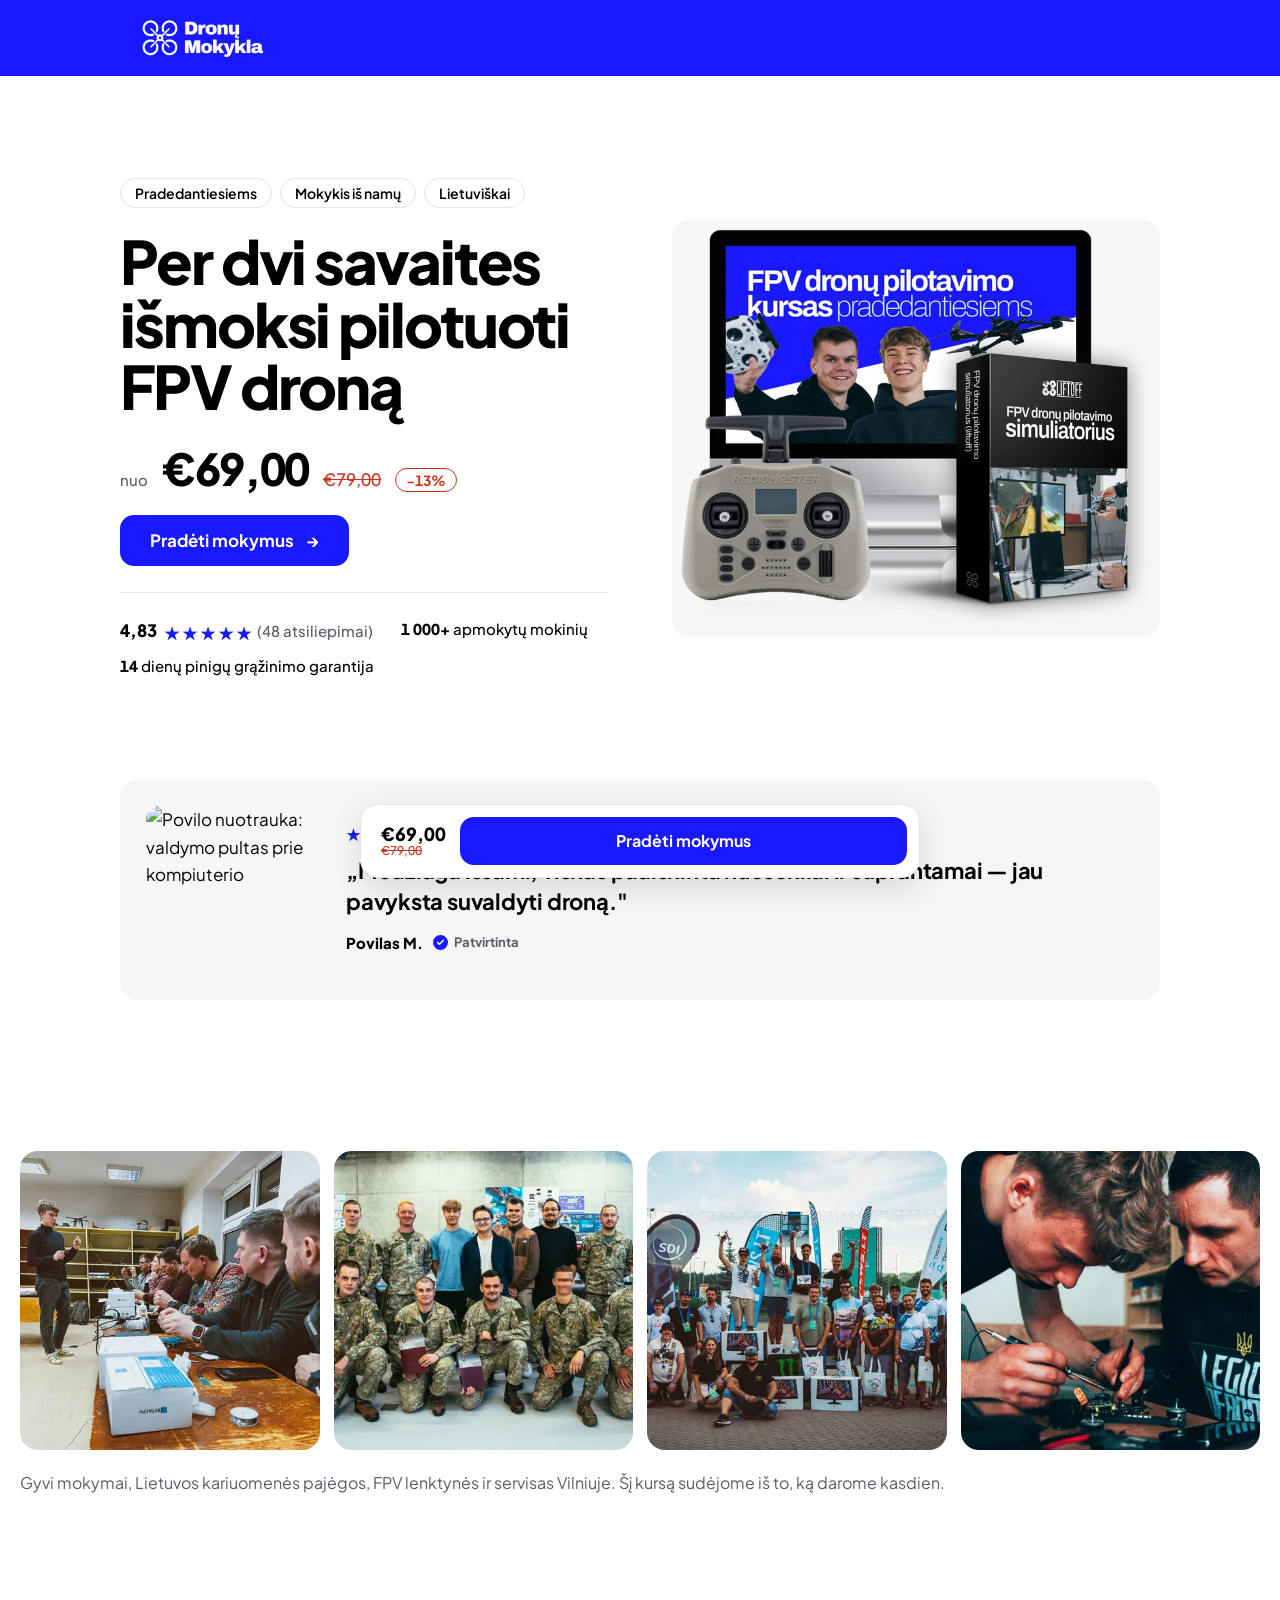
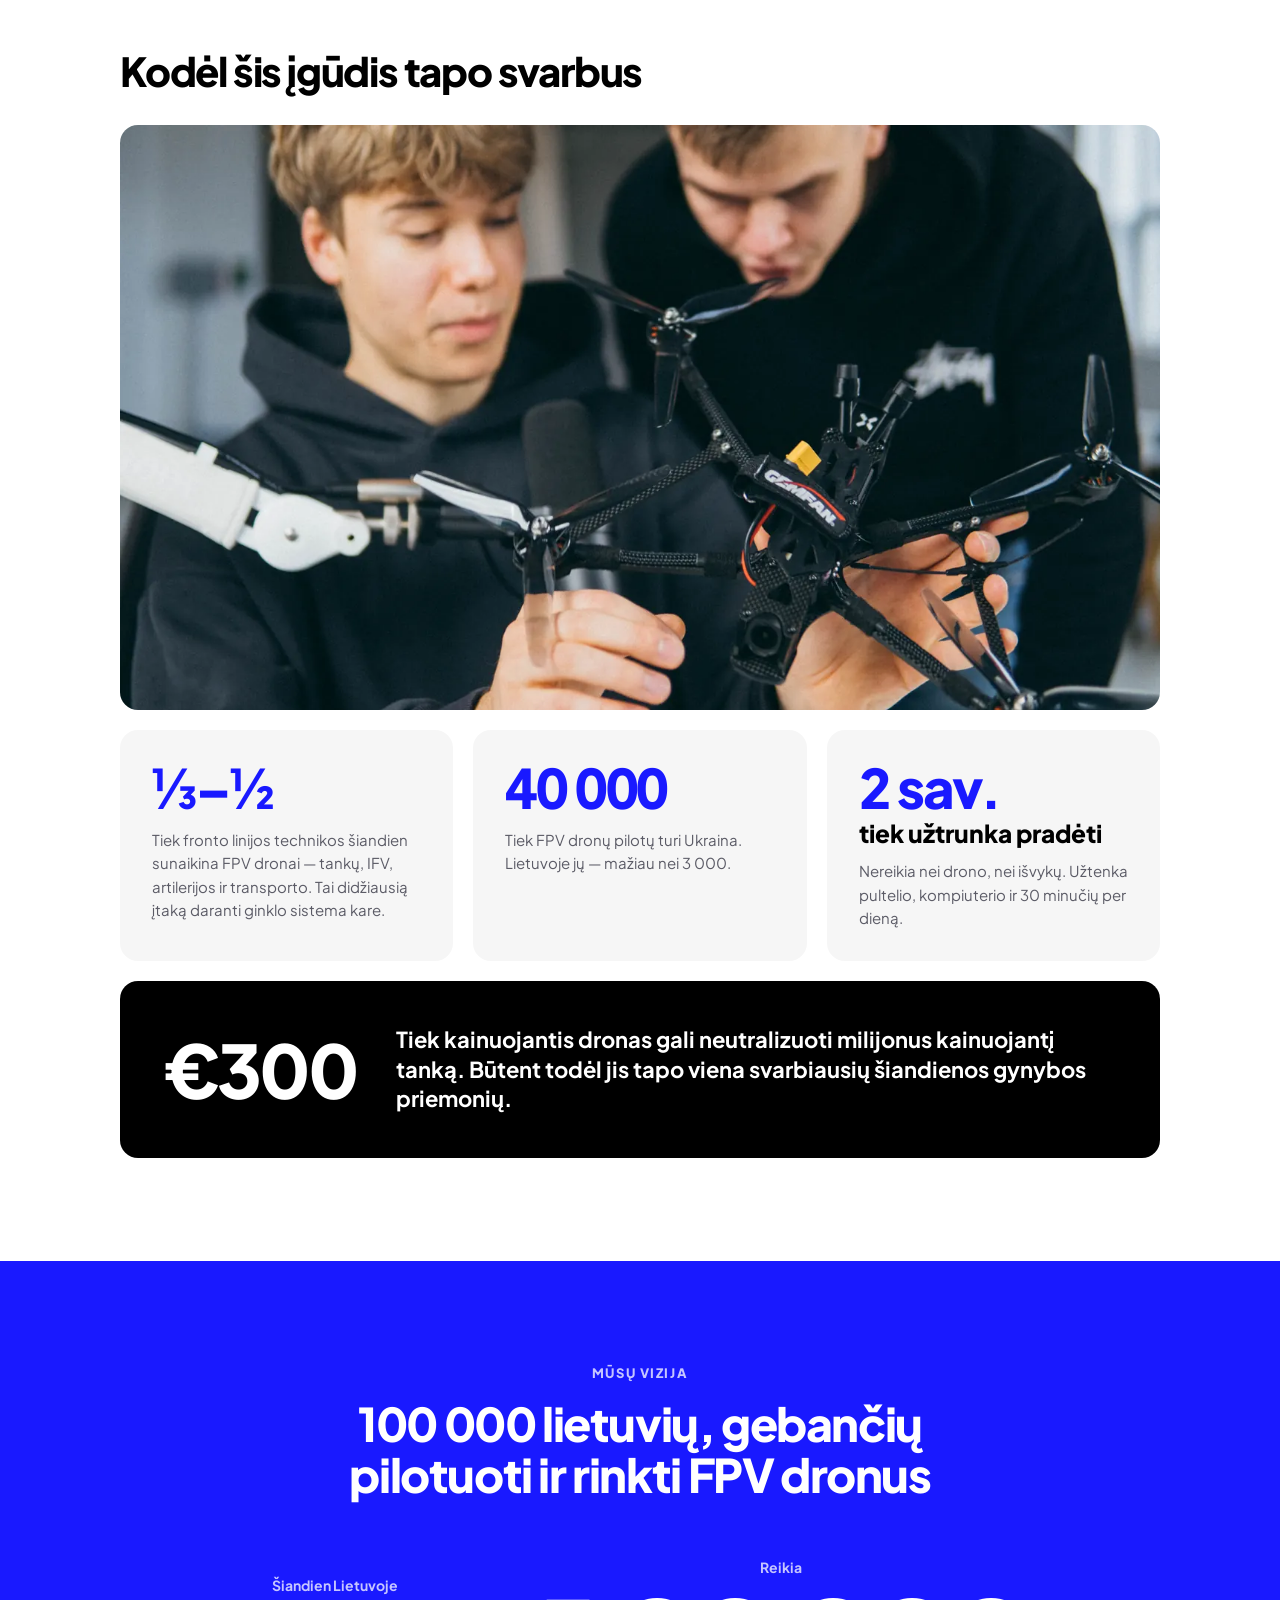
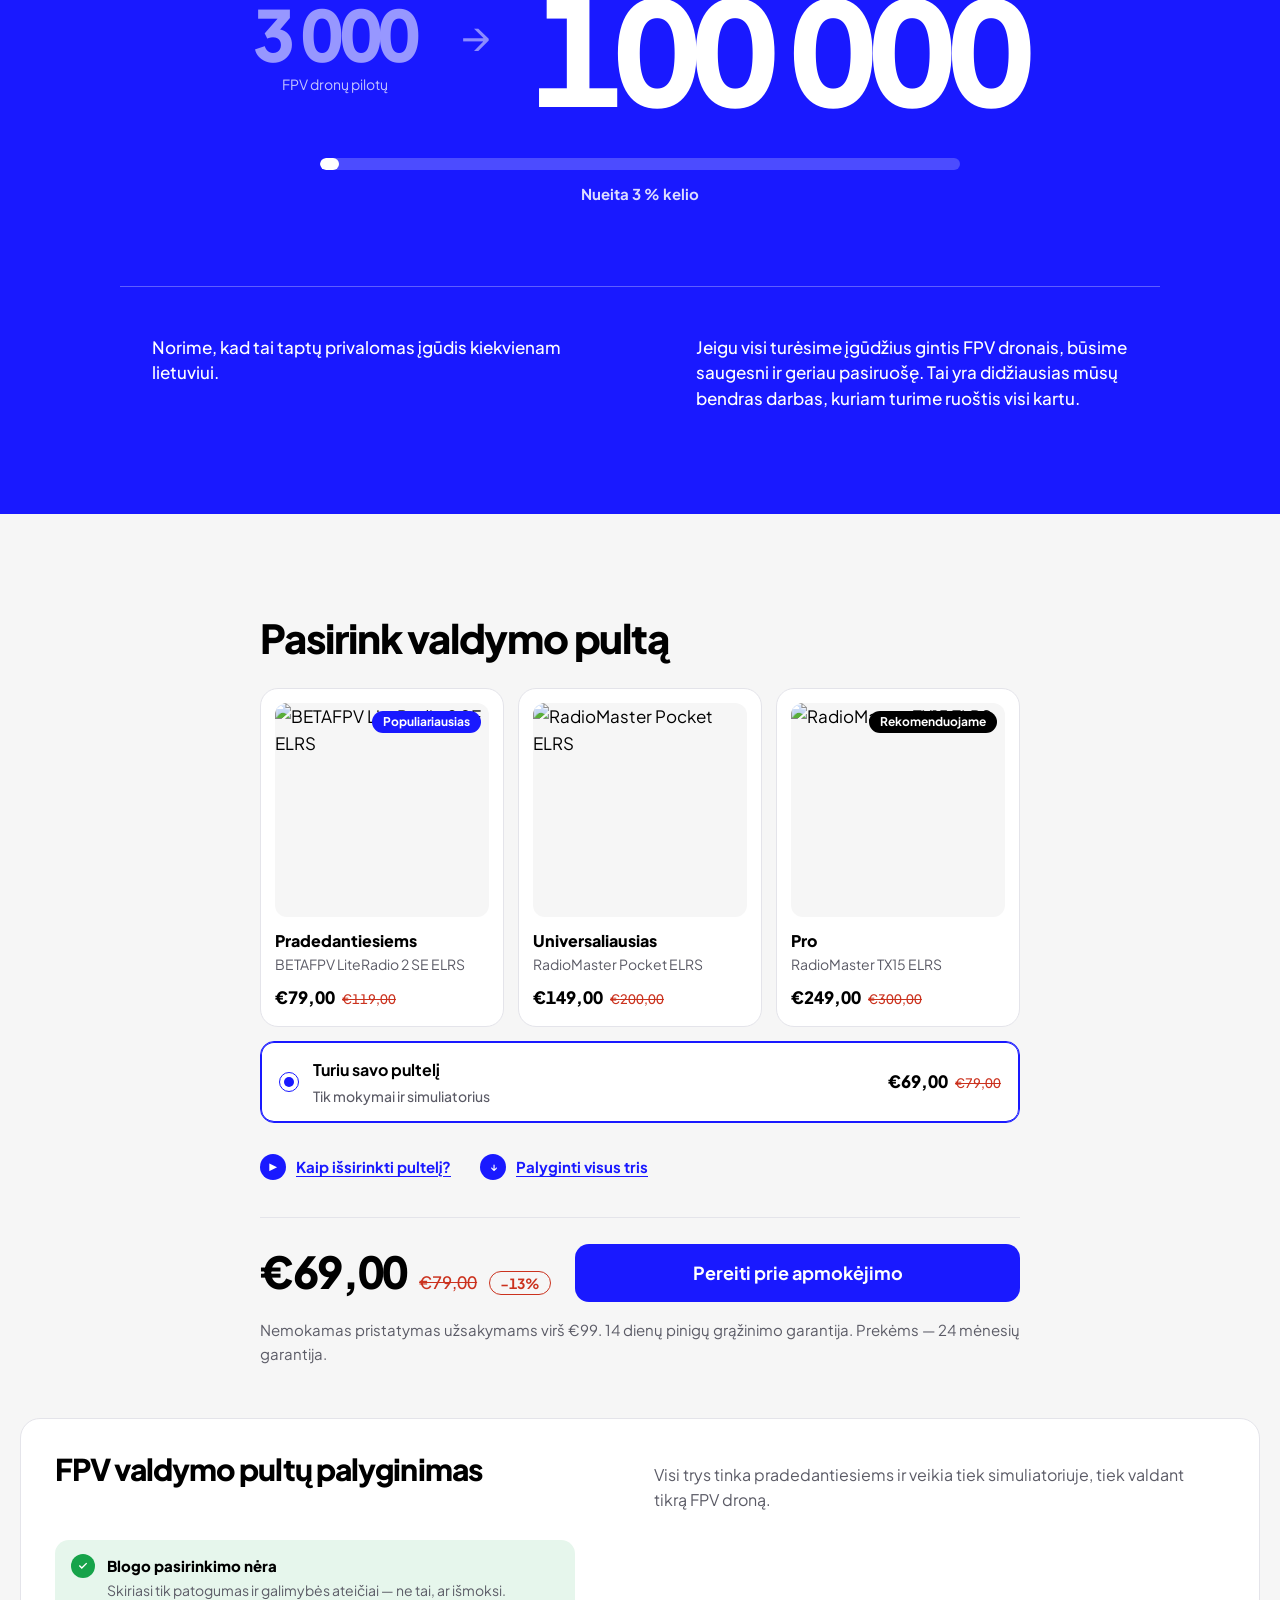
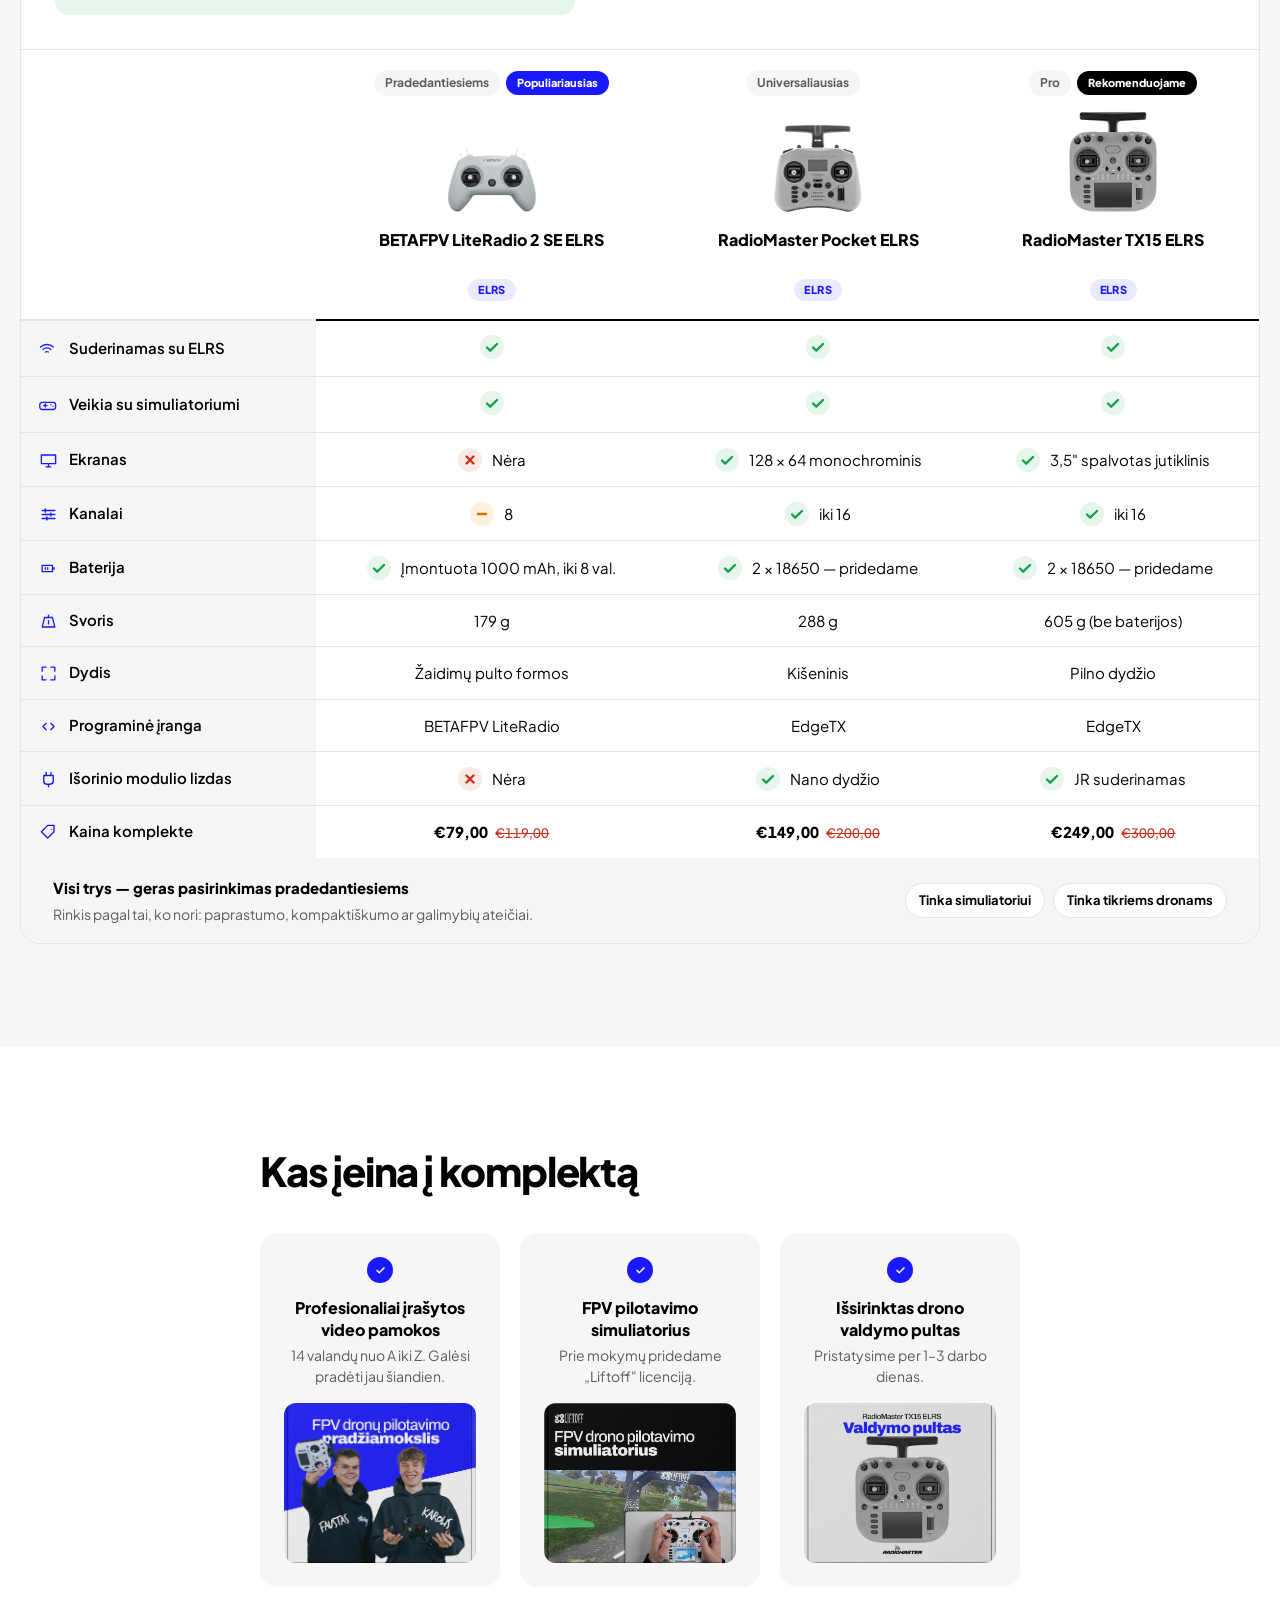
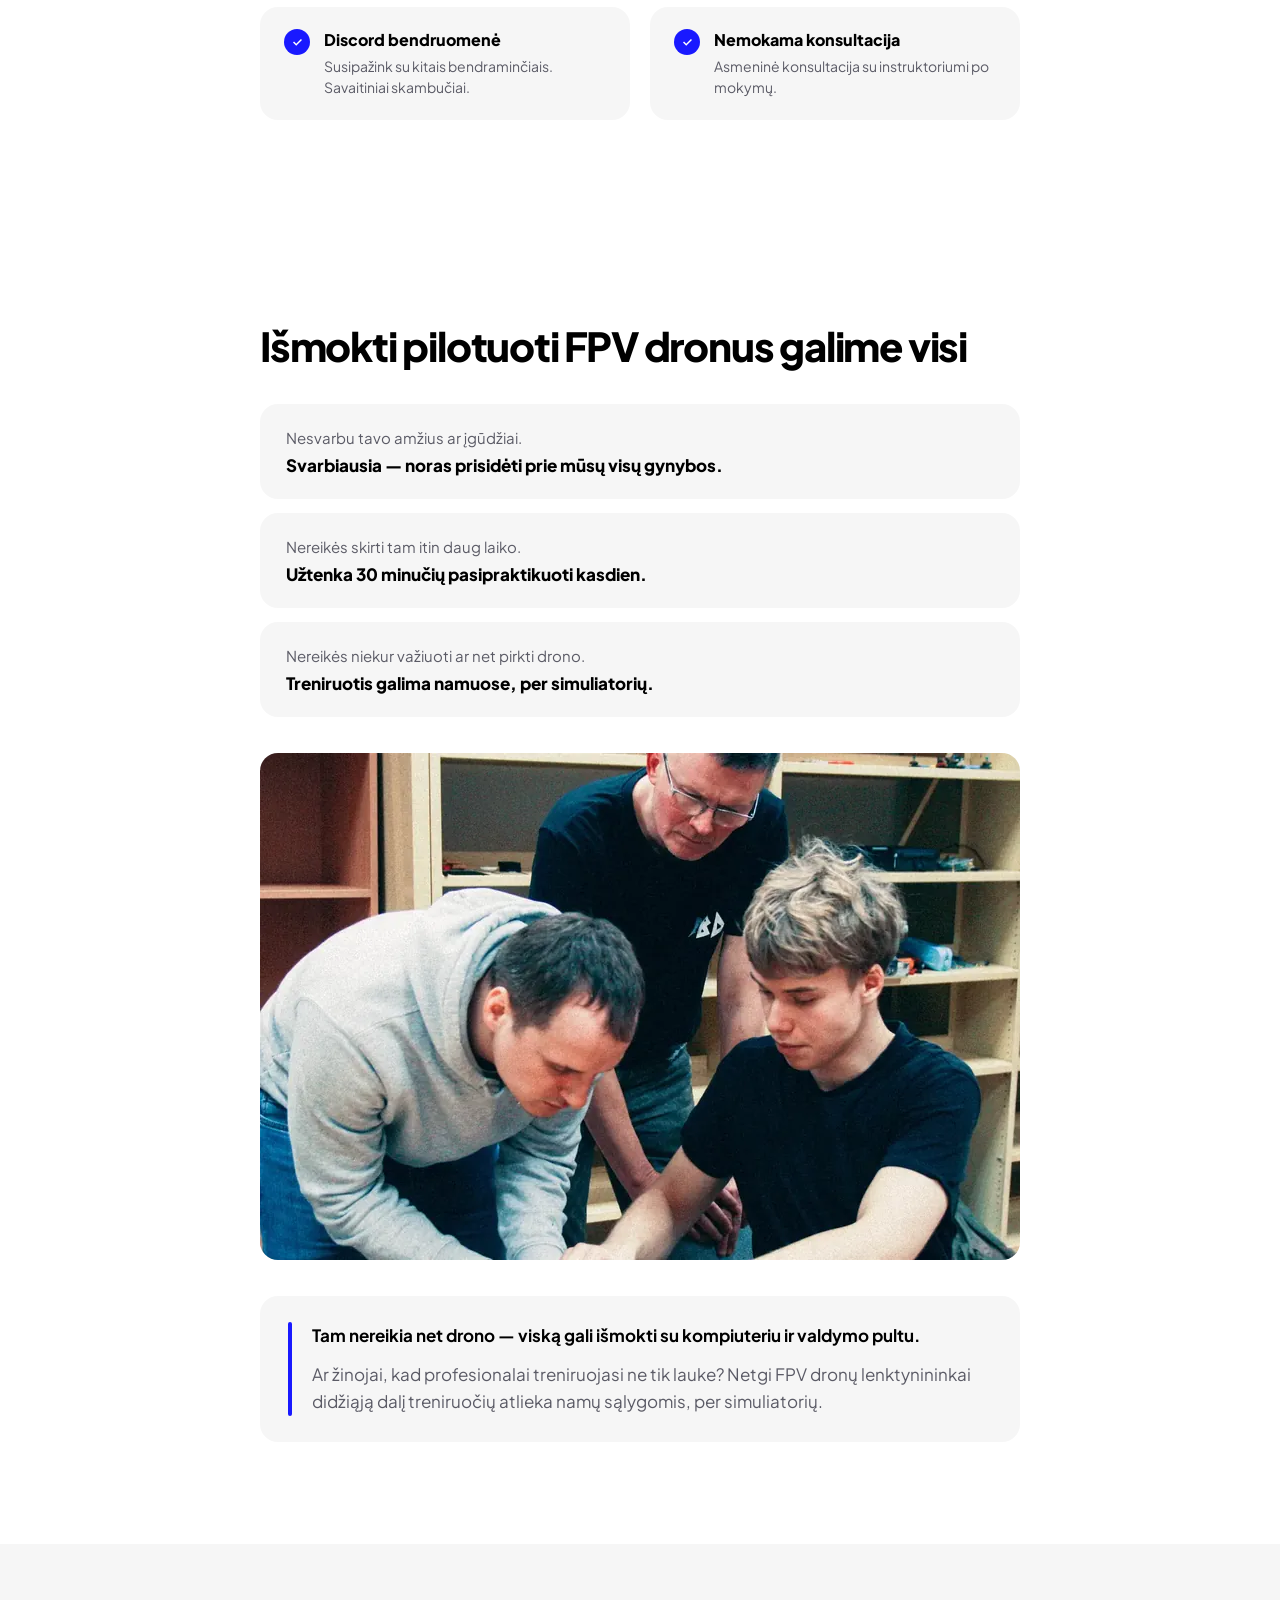
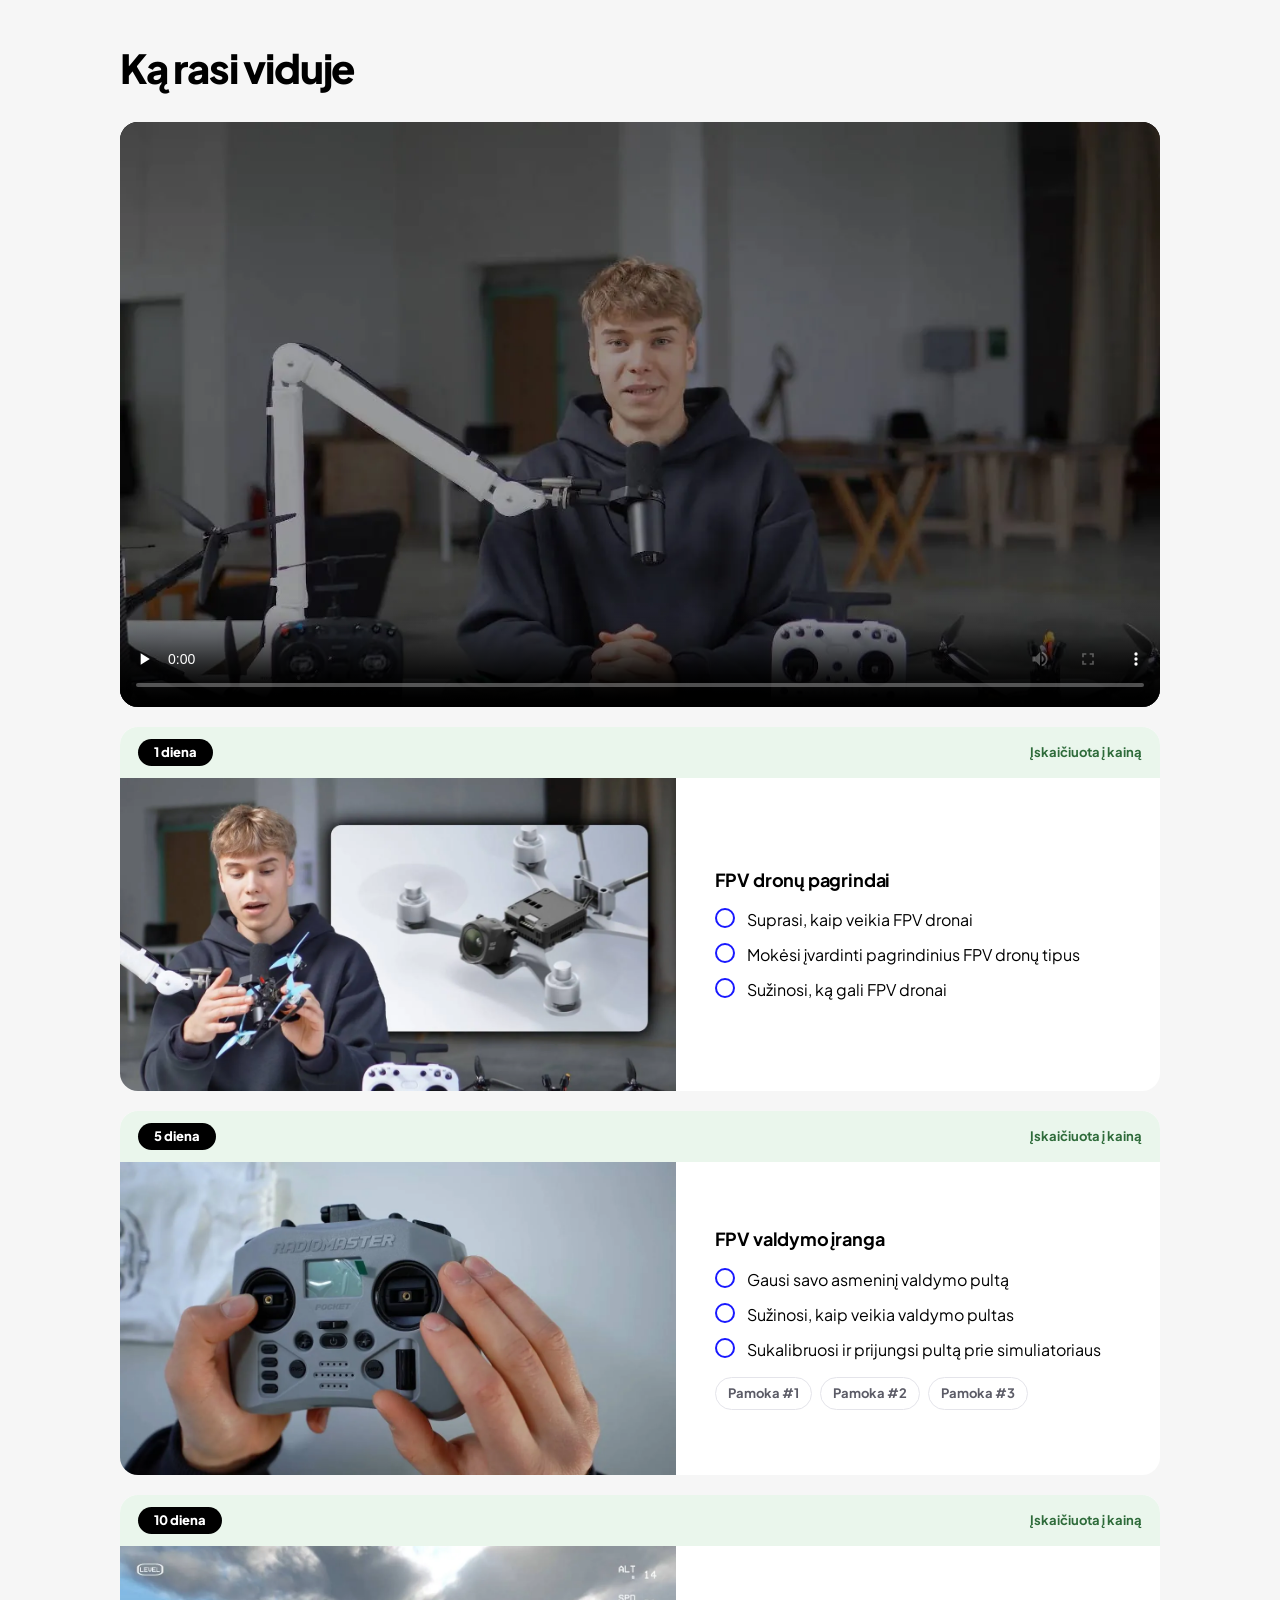
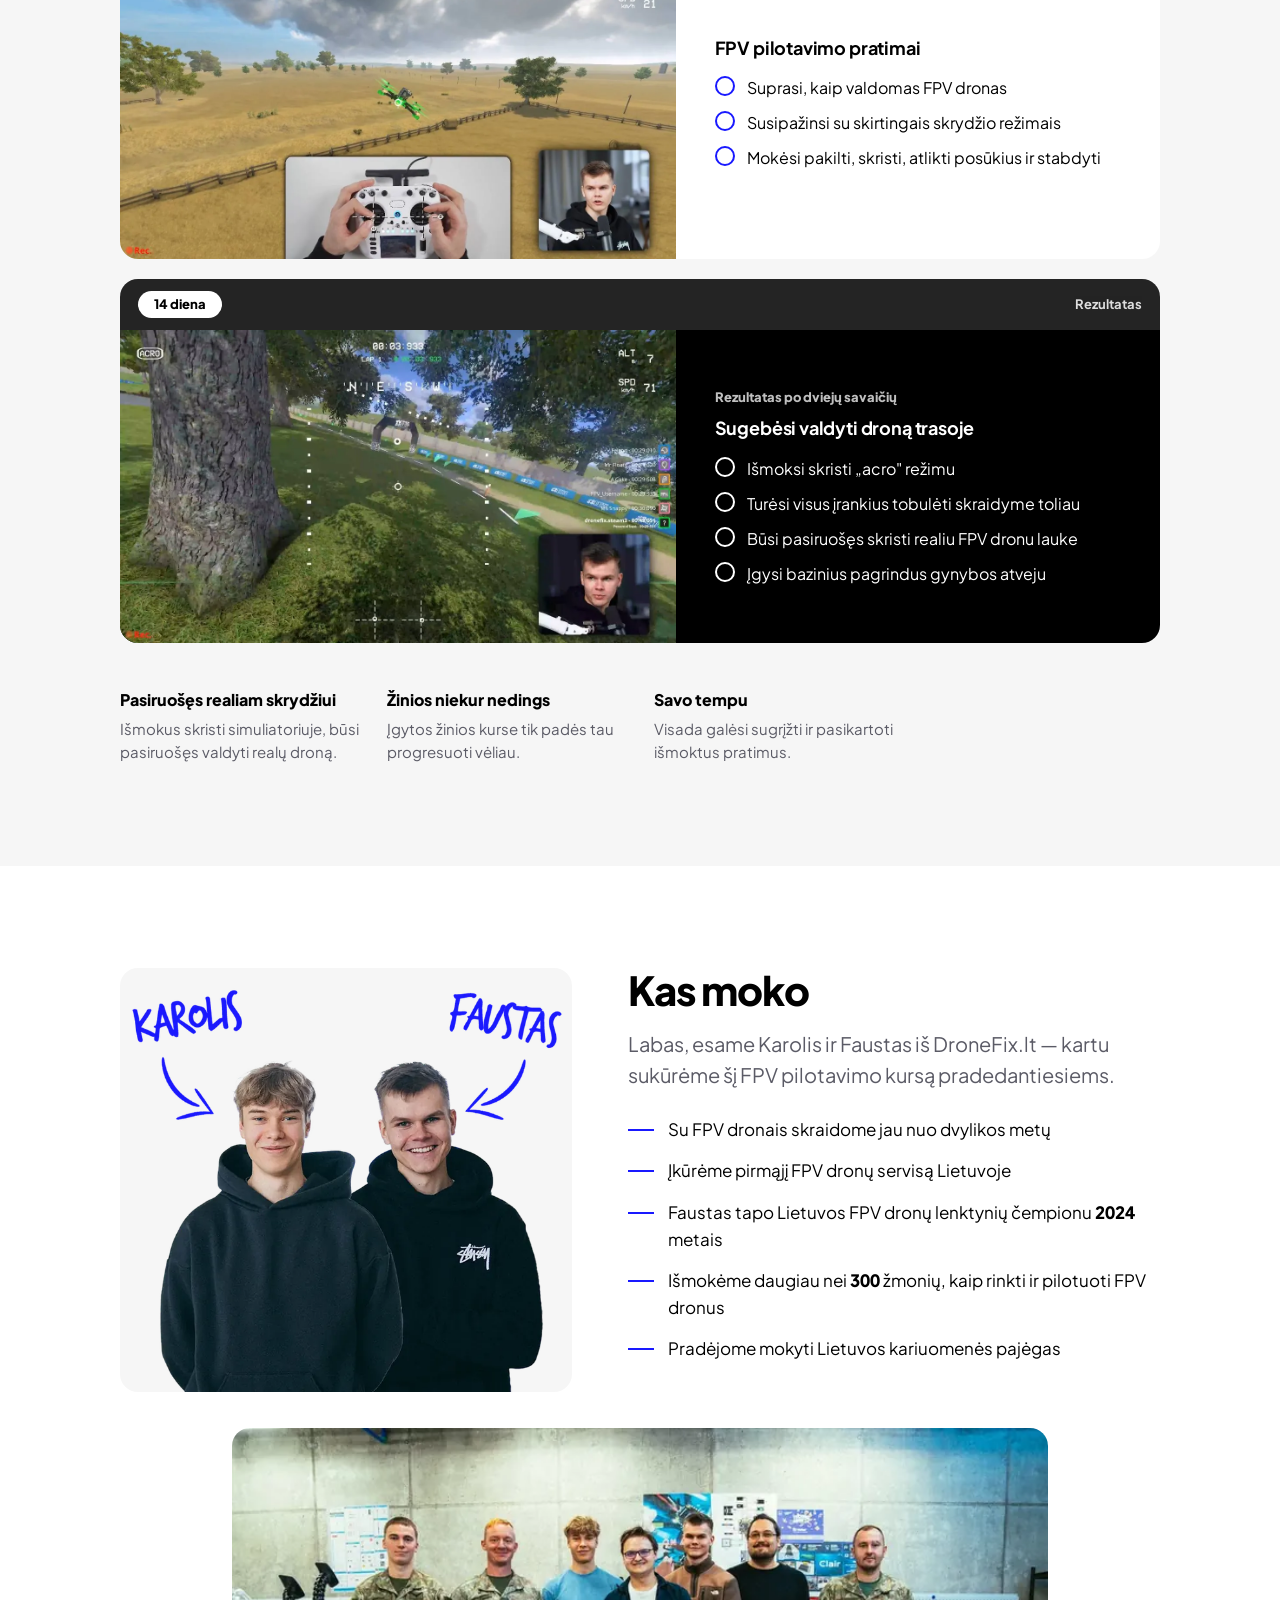
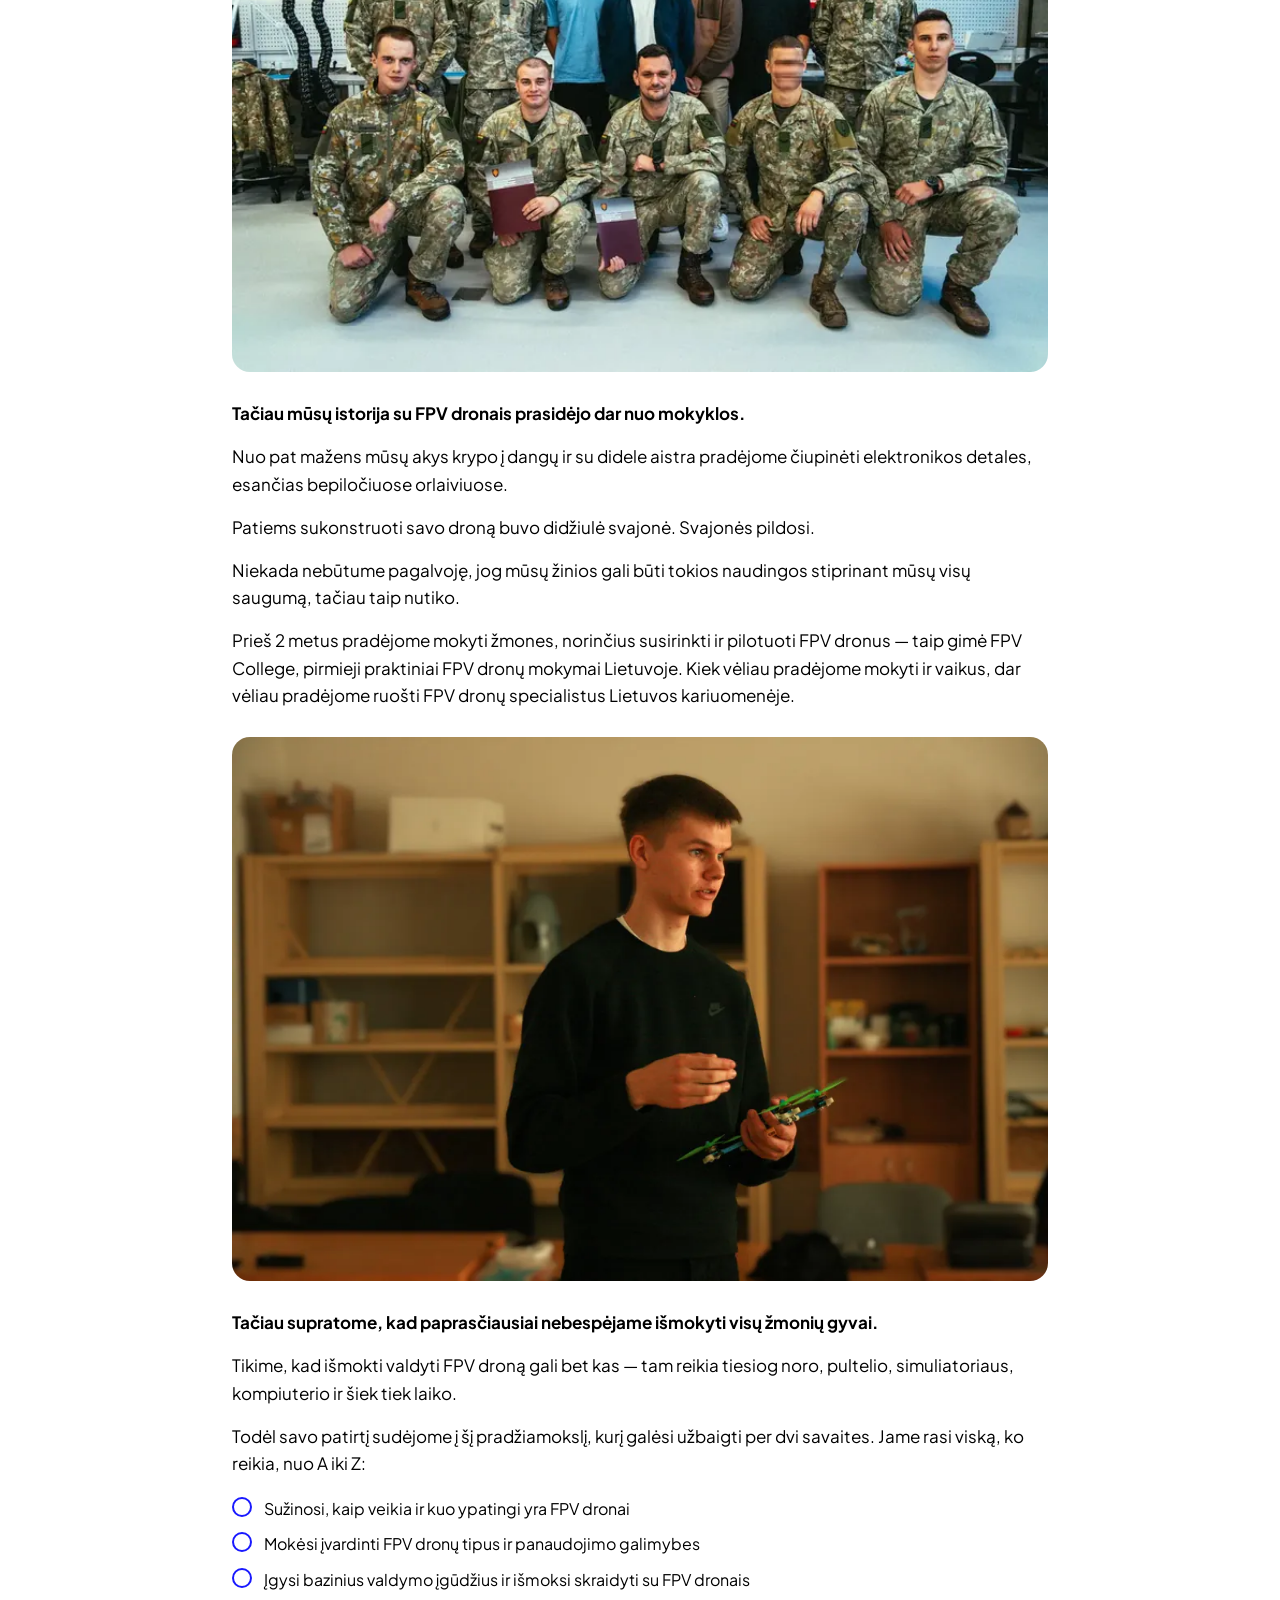
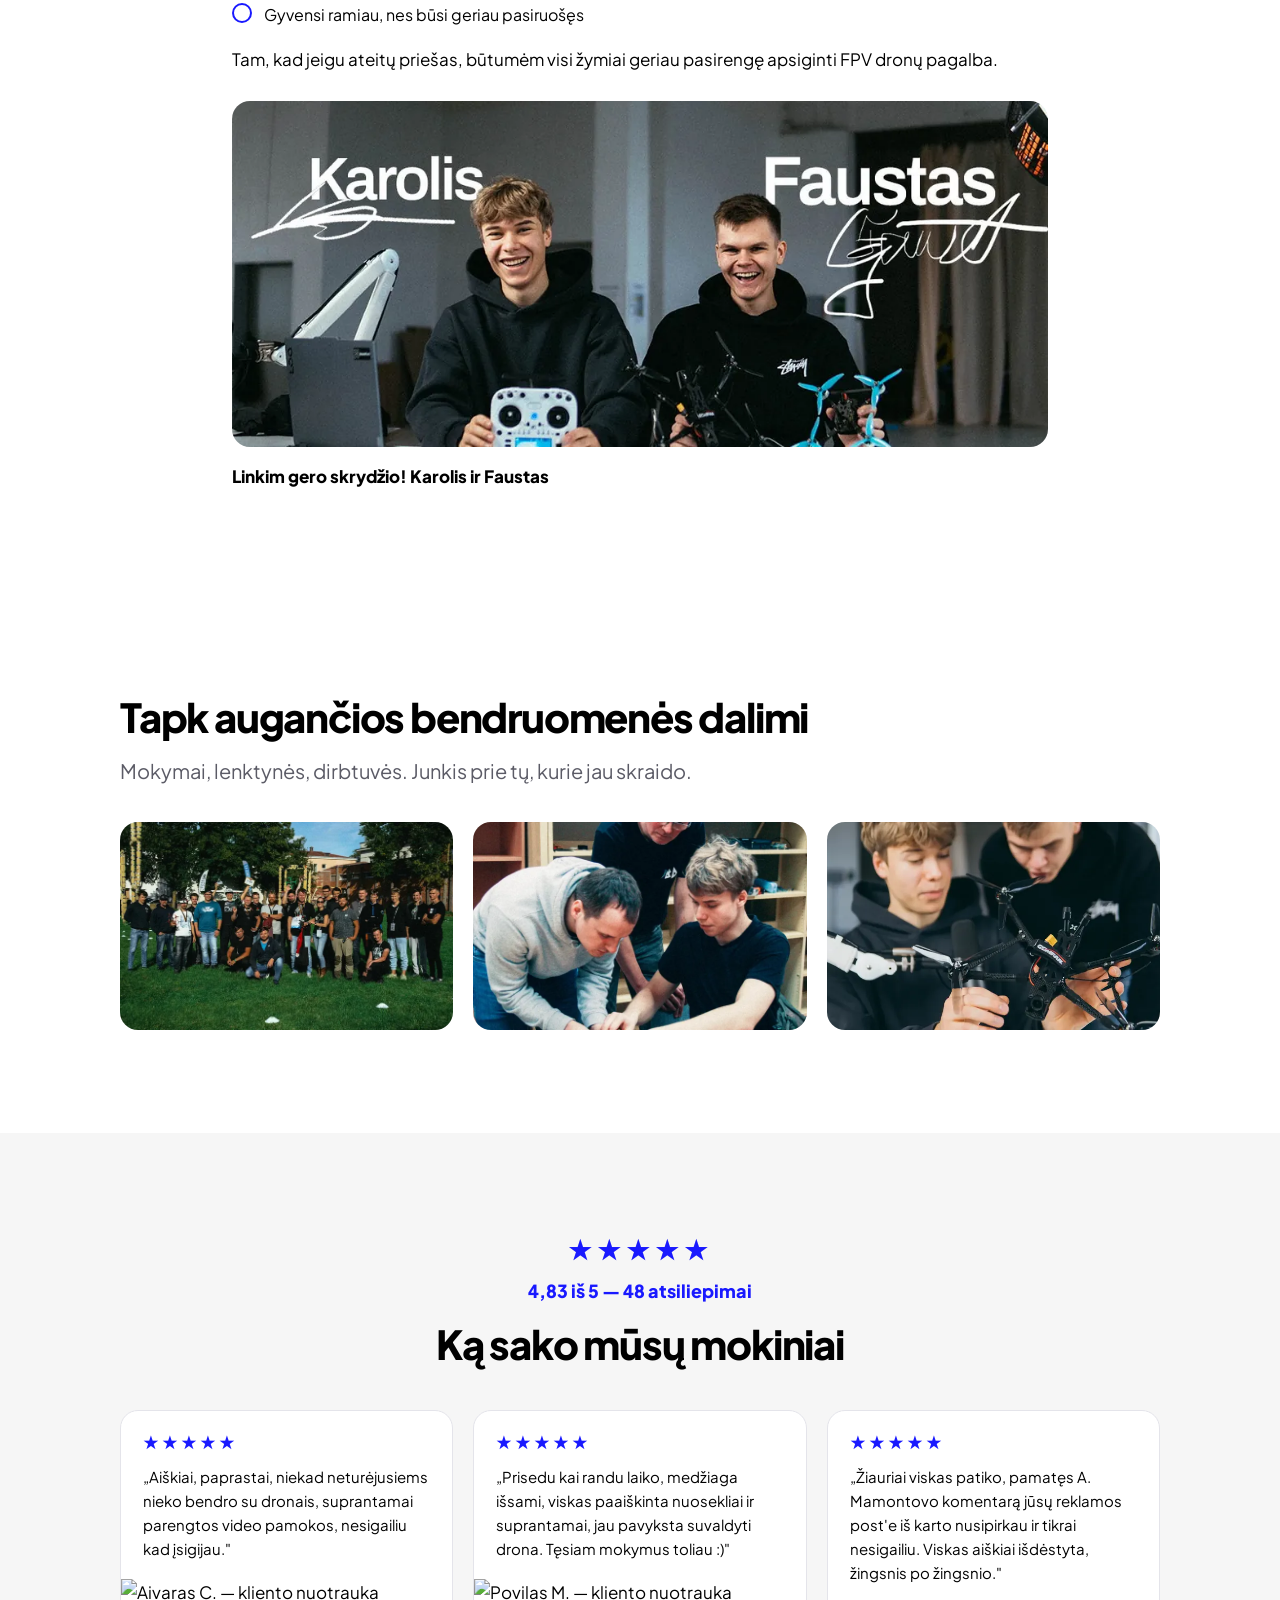
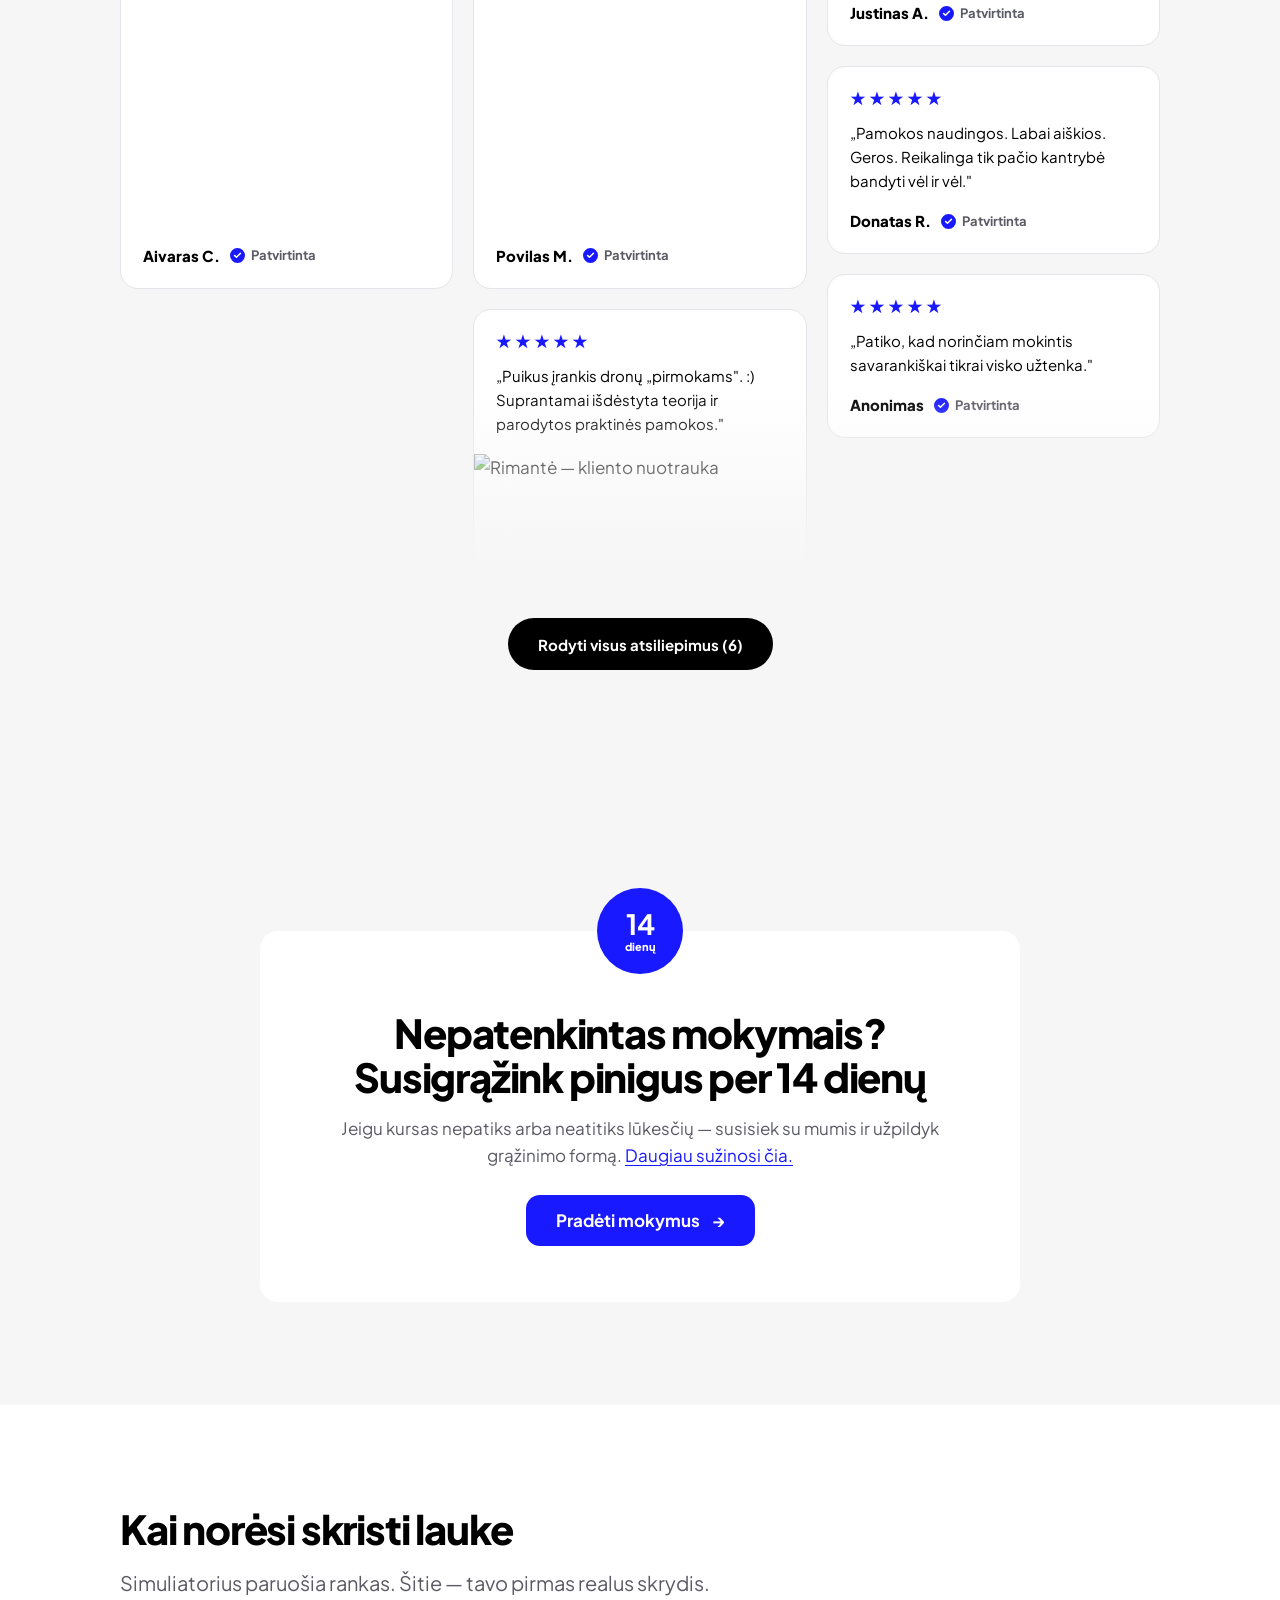
==== commit 5e5834f0: "Remove 'Pradėti mokymus' button from header" ====
--- a/index.html
+++ b/index.html
@@ -738,7 +738,6 @@
     <a class="dm-top-logo" href="https://dronumokykla.lt" aria-label="Dronų Mokykla">
       <img src="" data-dm-img-src="logo" alt="Dronų Mokykla" width="132" height="38">
     </a>
-    <a class="dm-btn" href="#dm-pirkti">Pradėti mokymus</a>
   </div>
 </header>
 
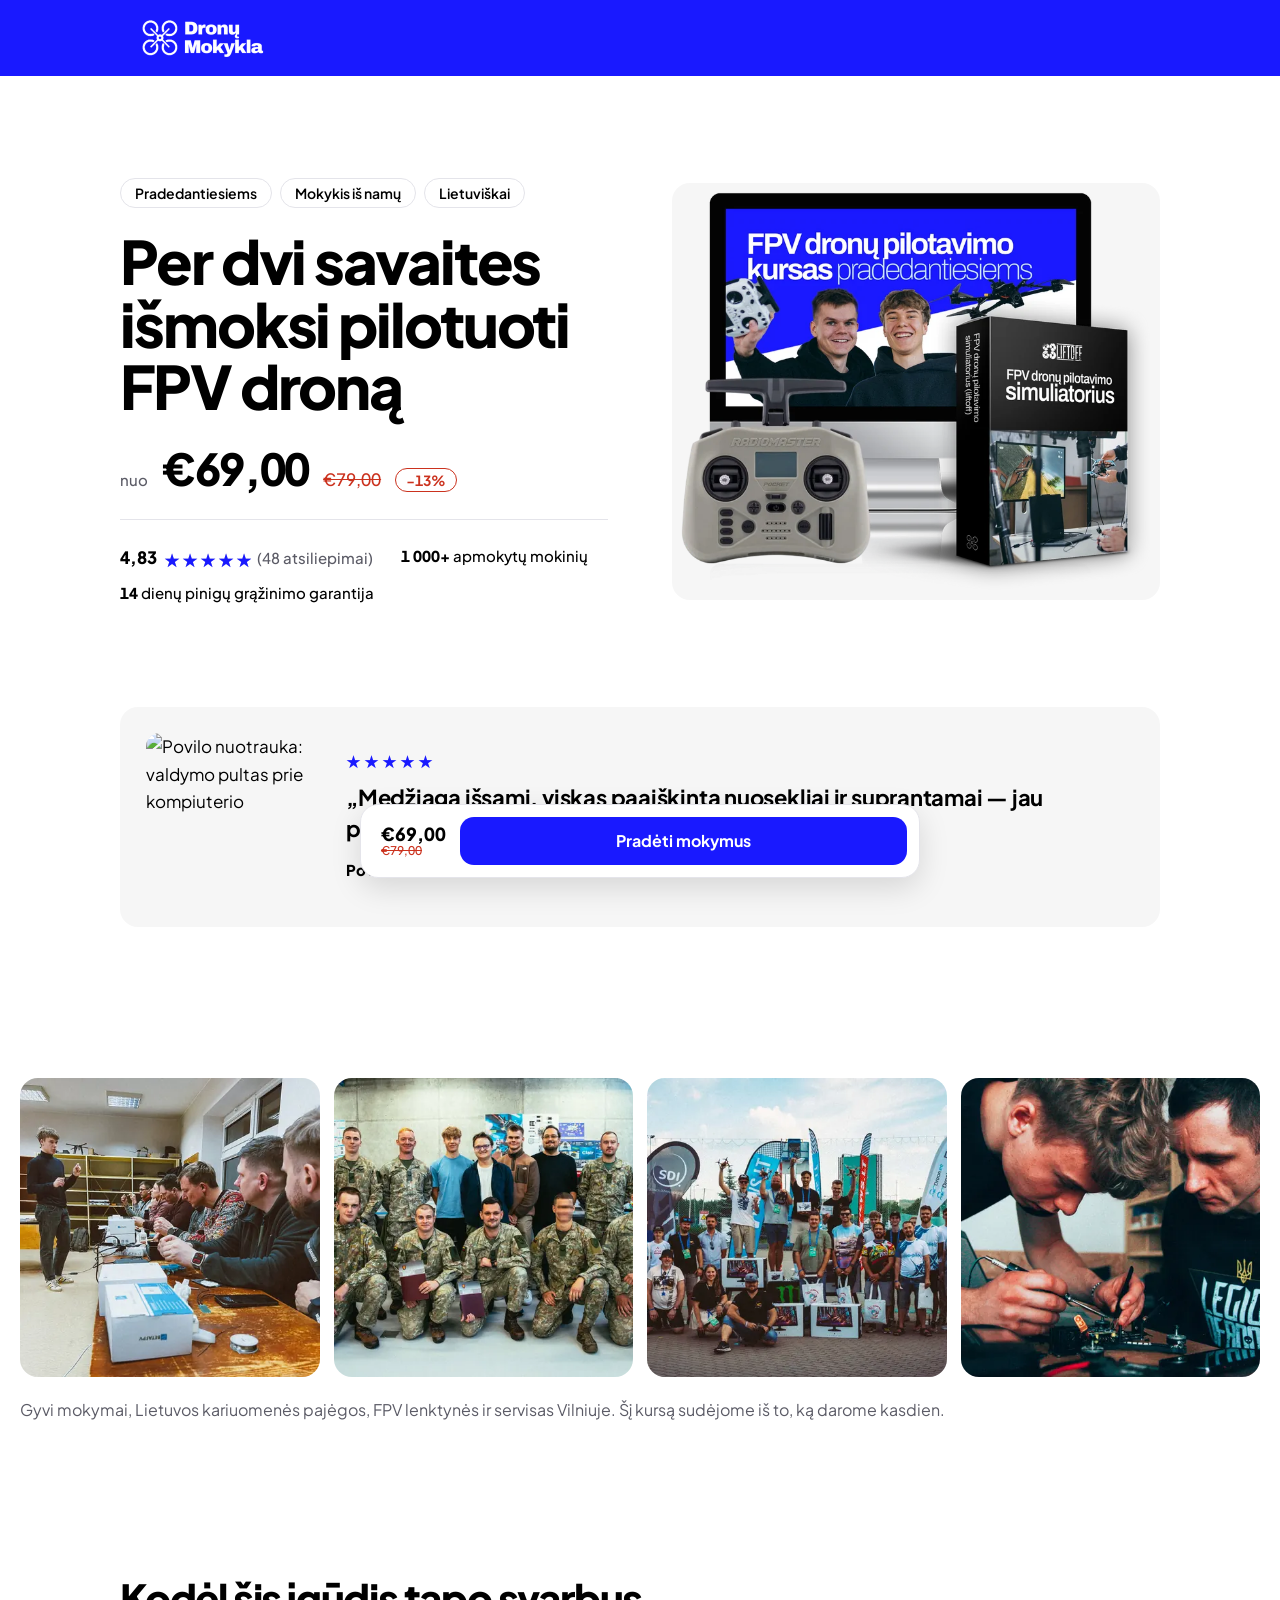
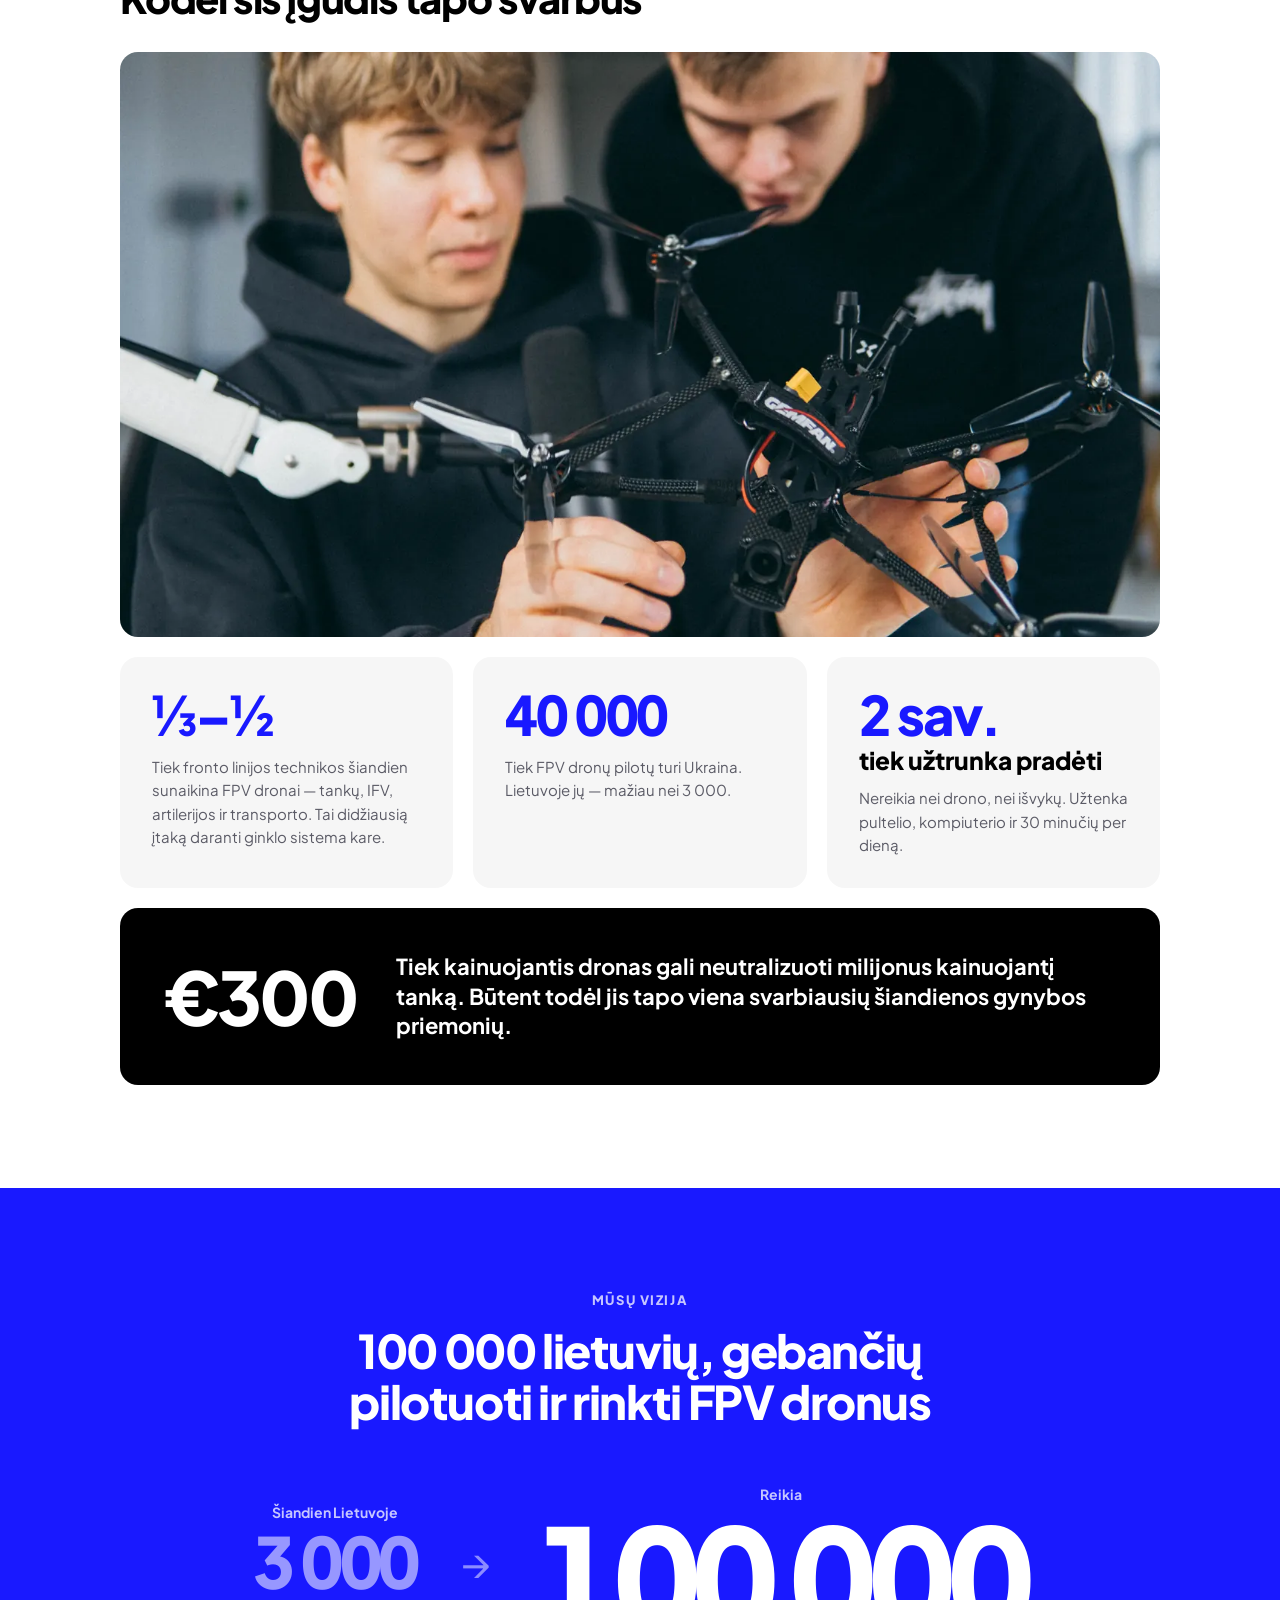
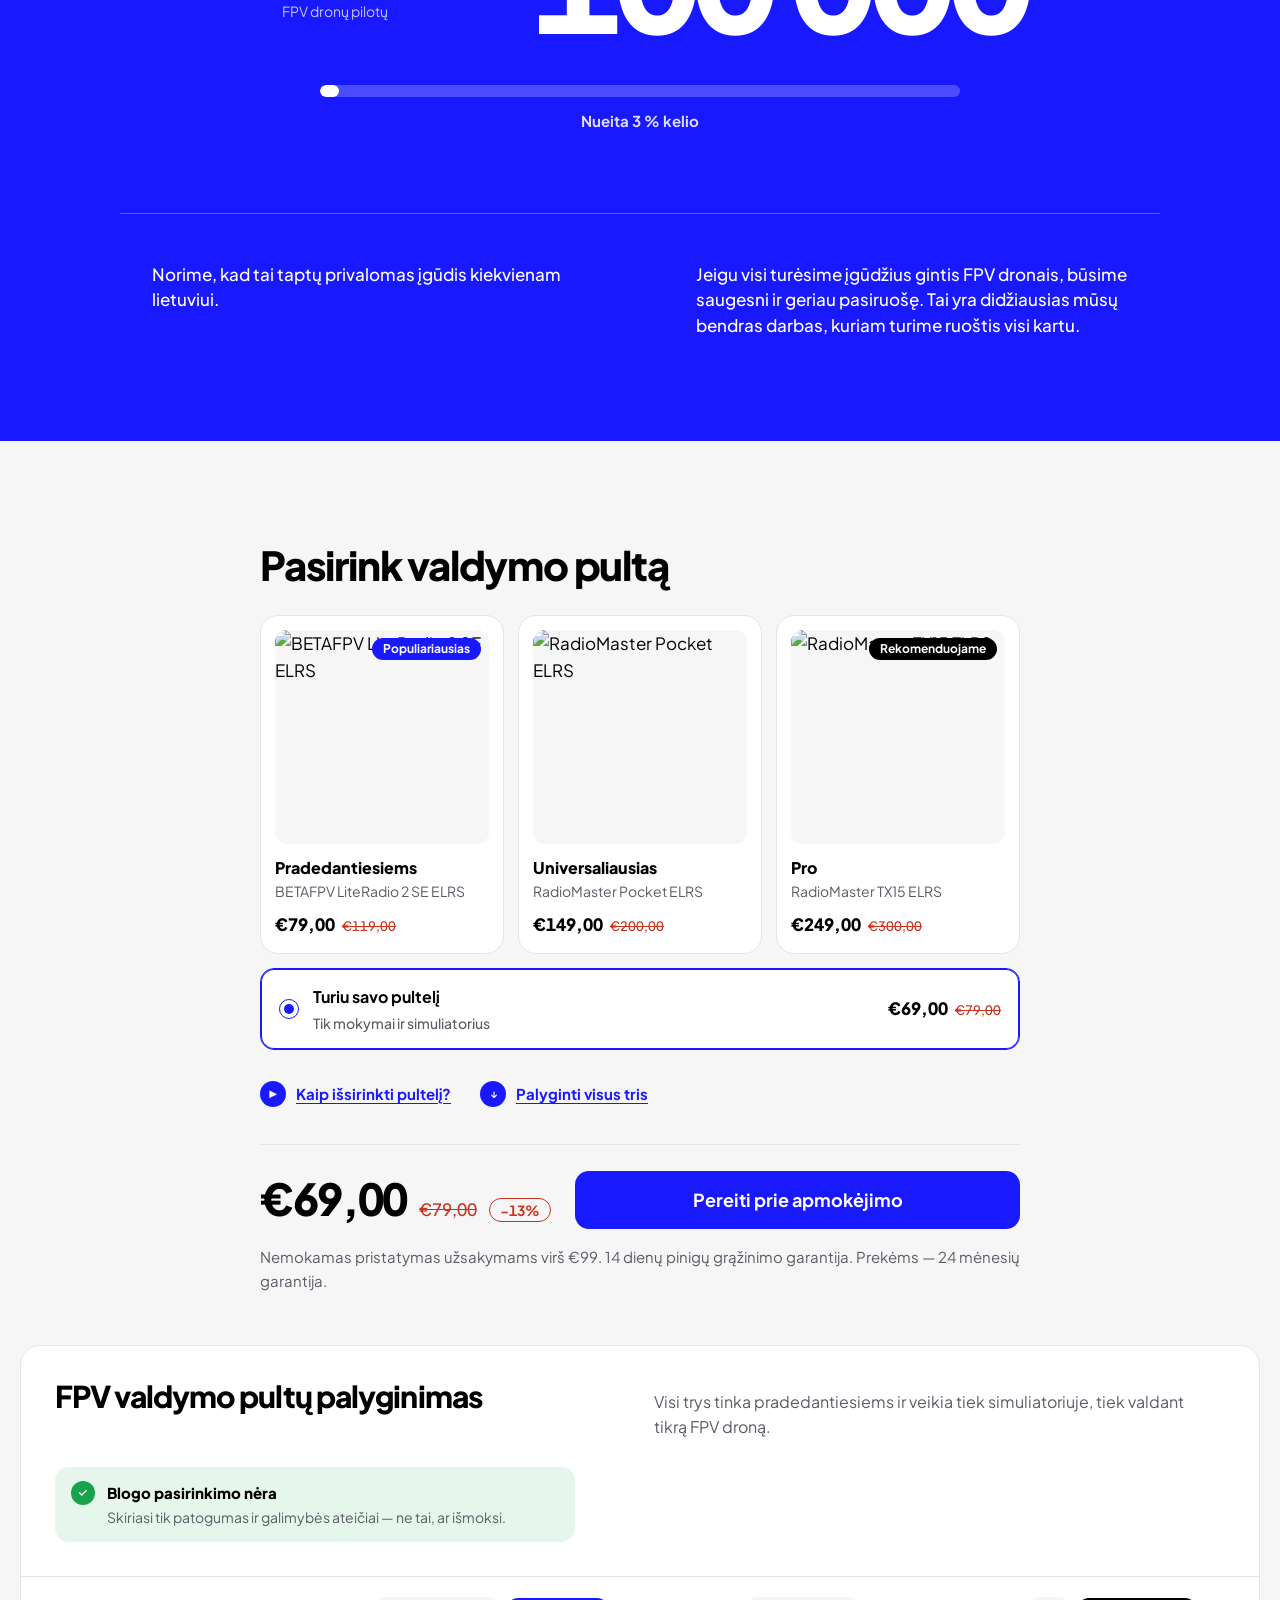
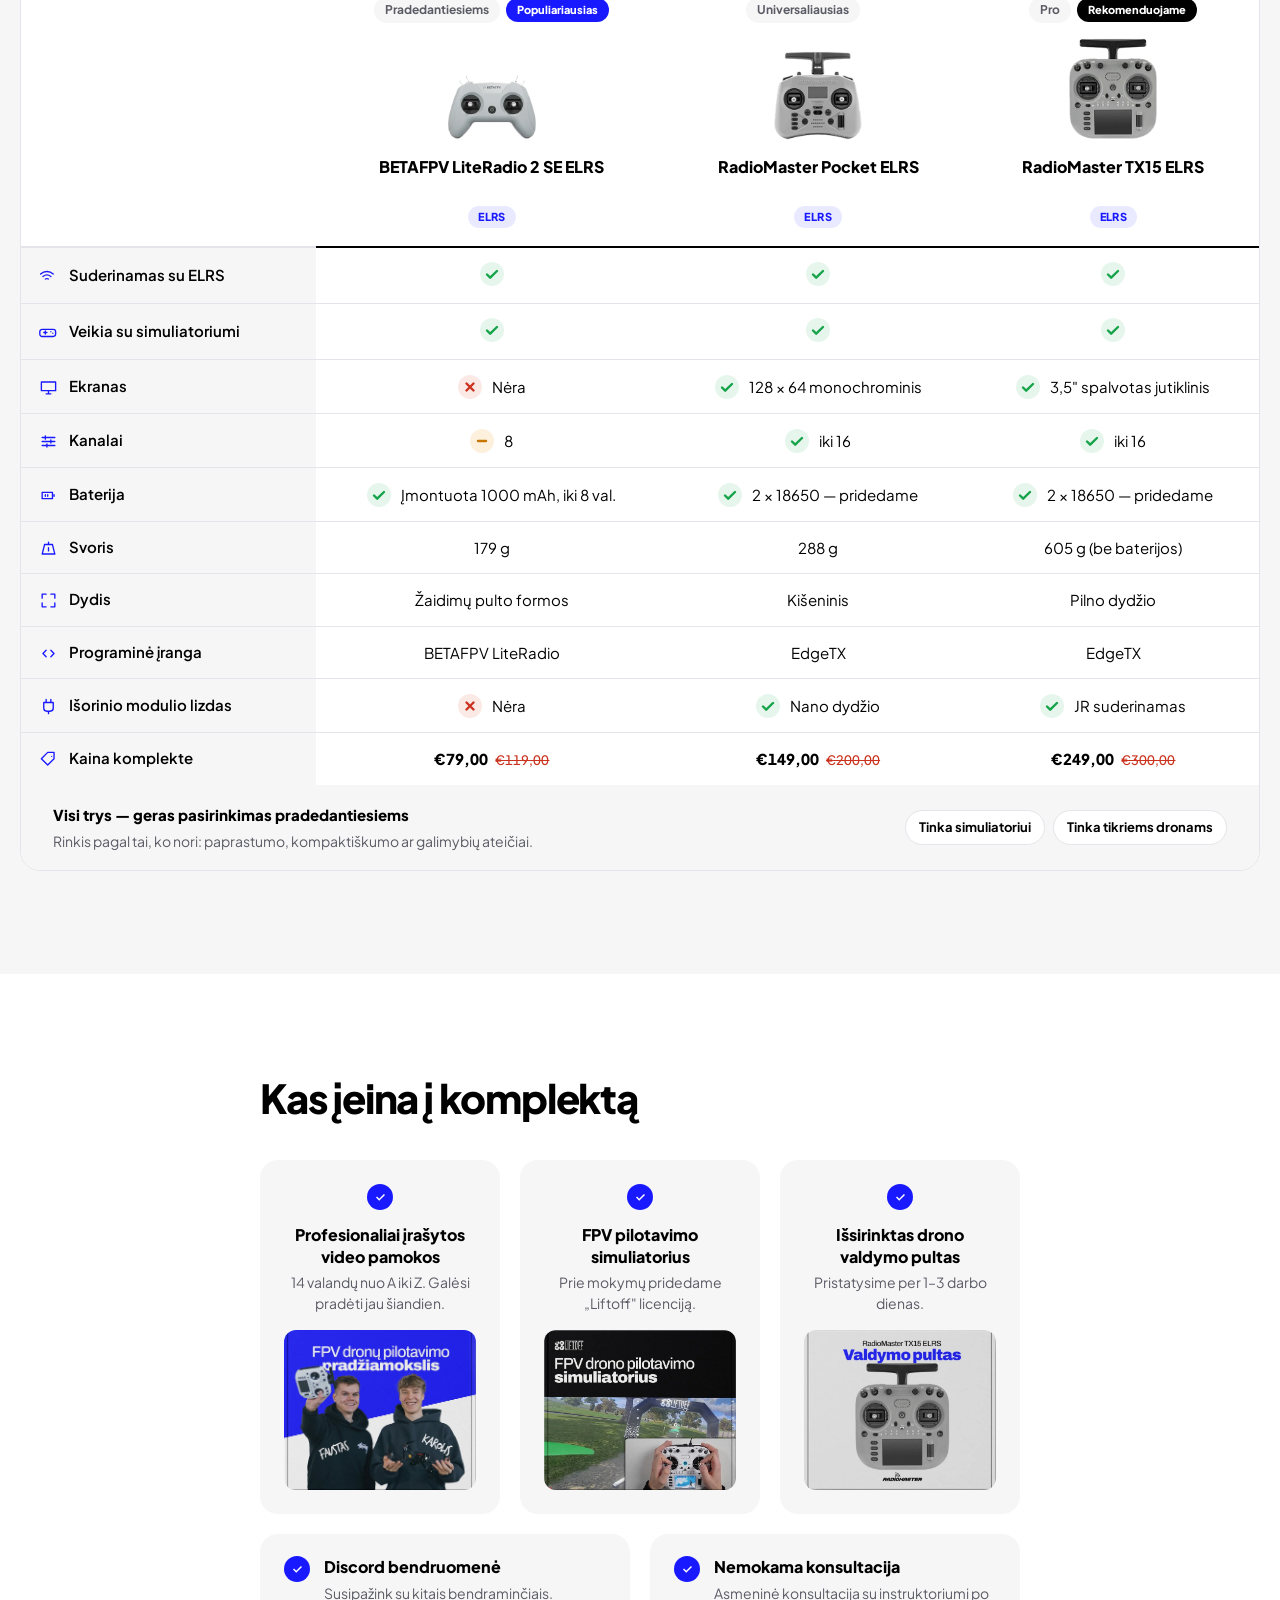
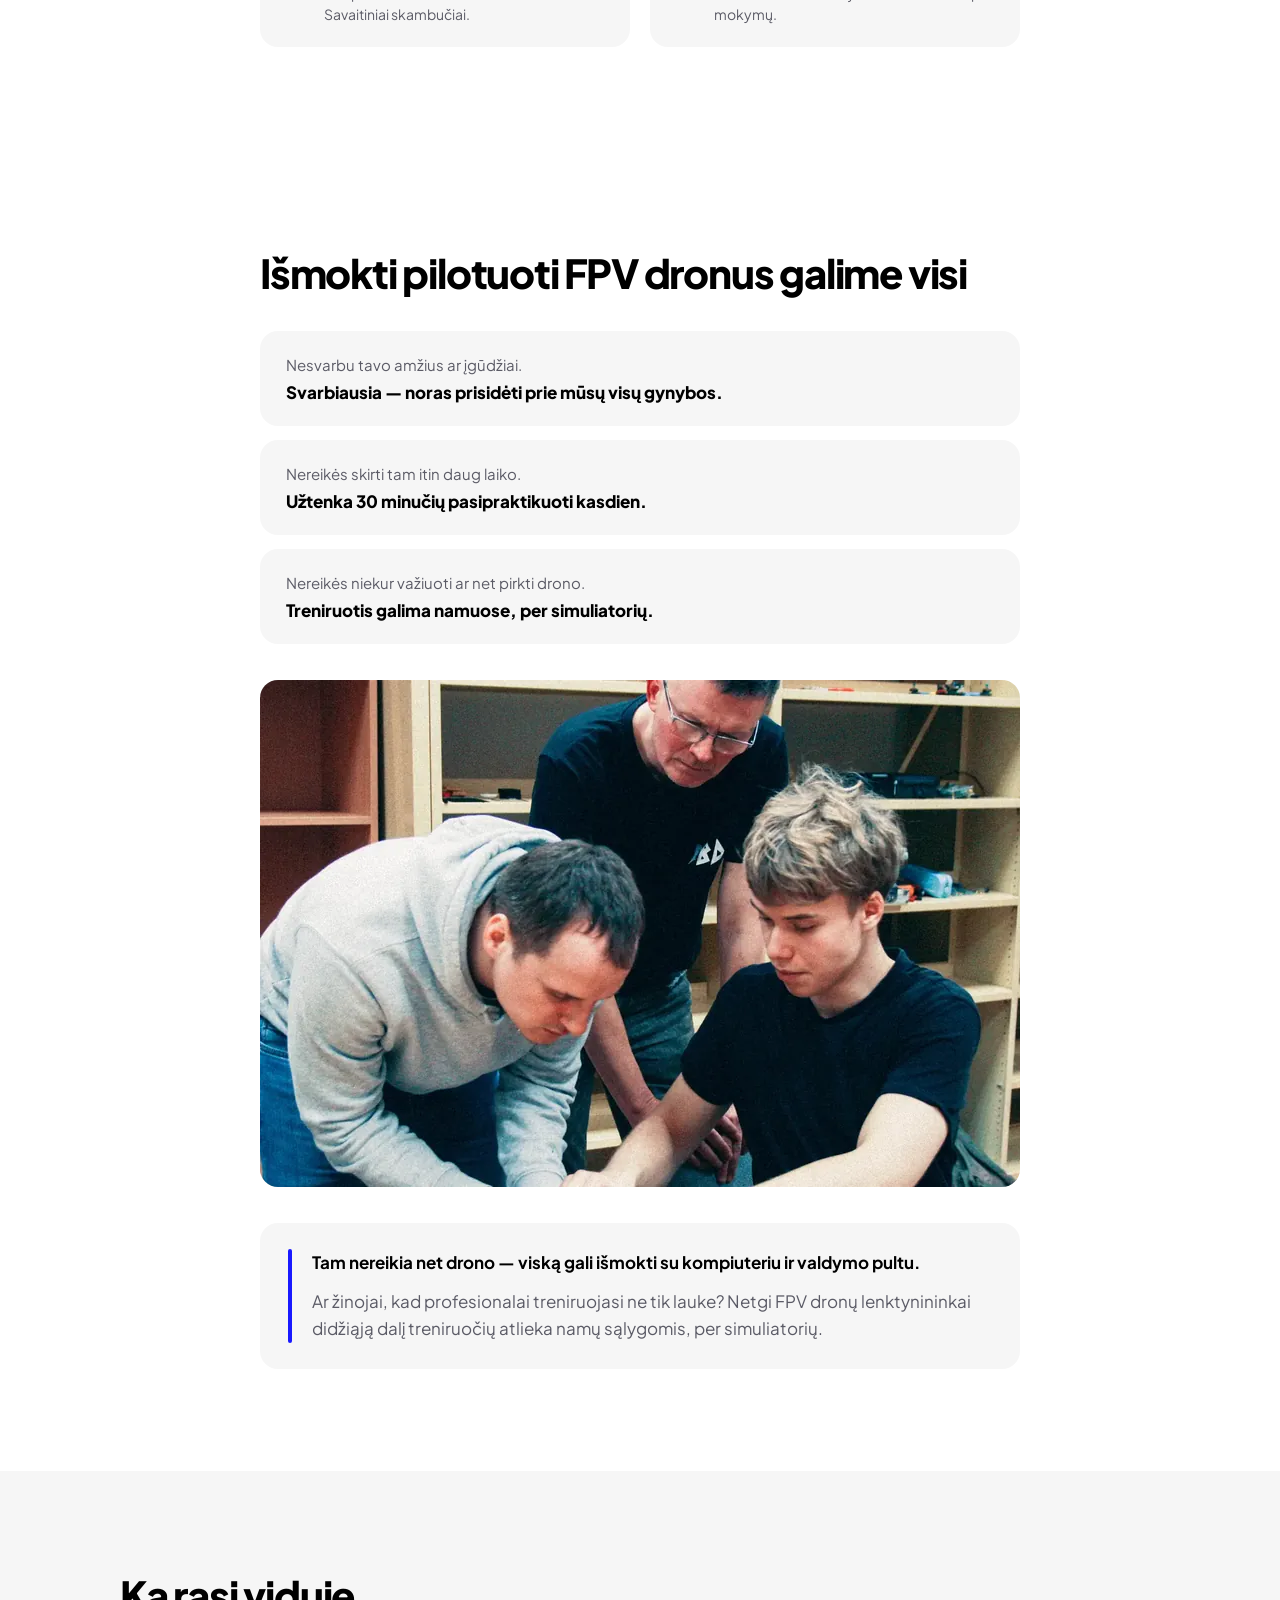
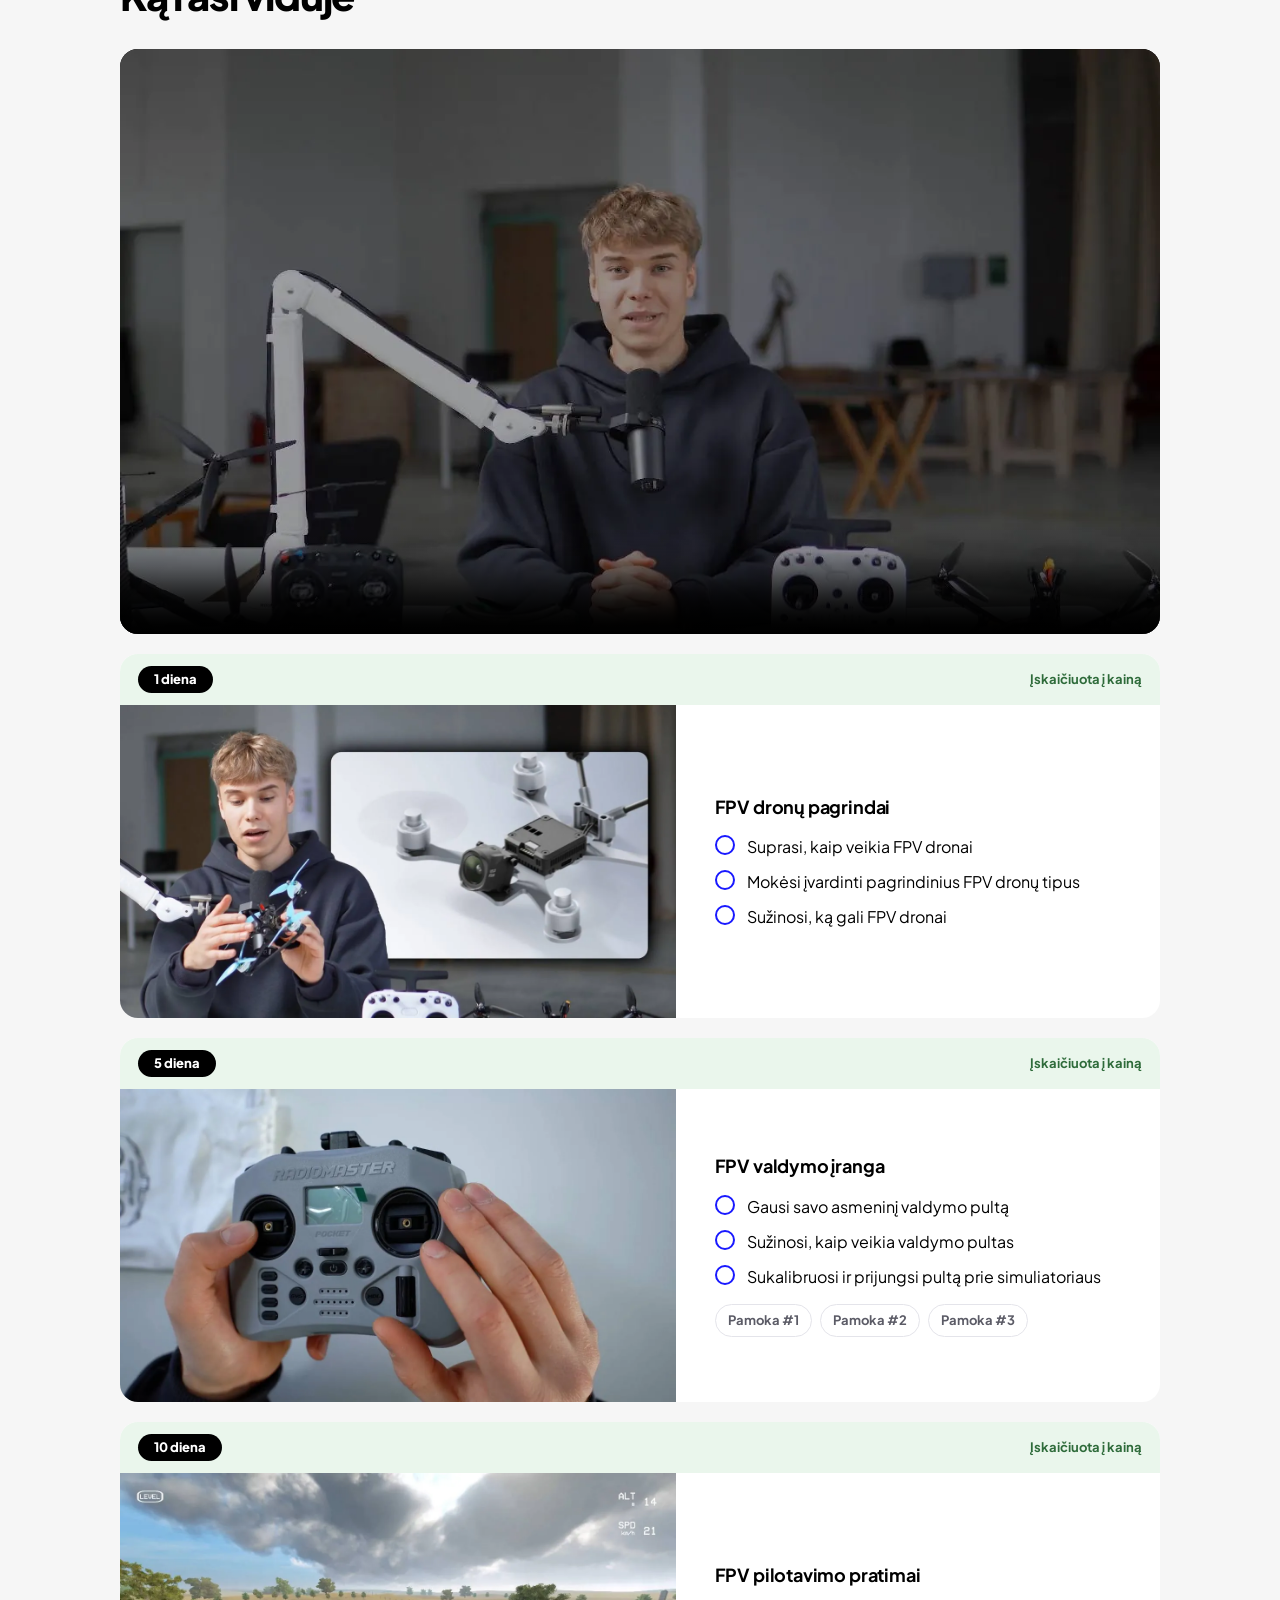
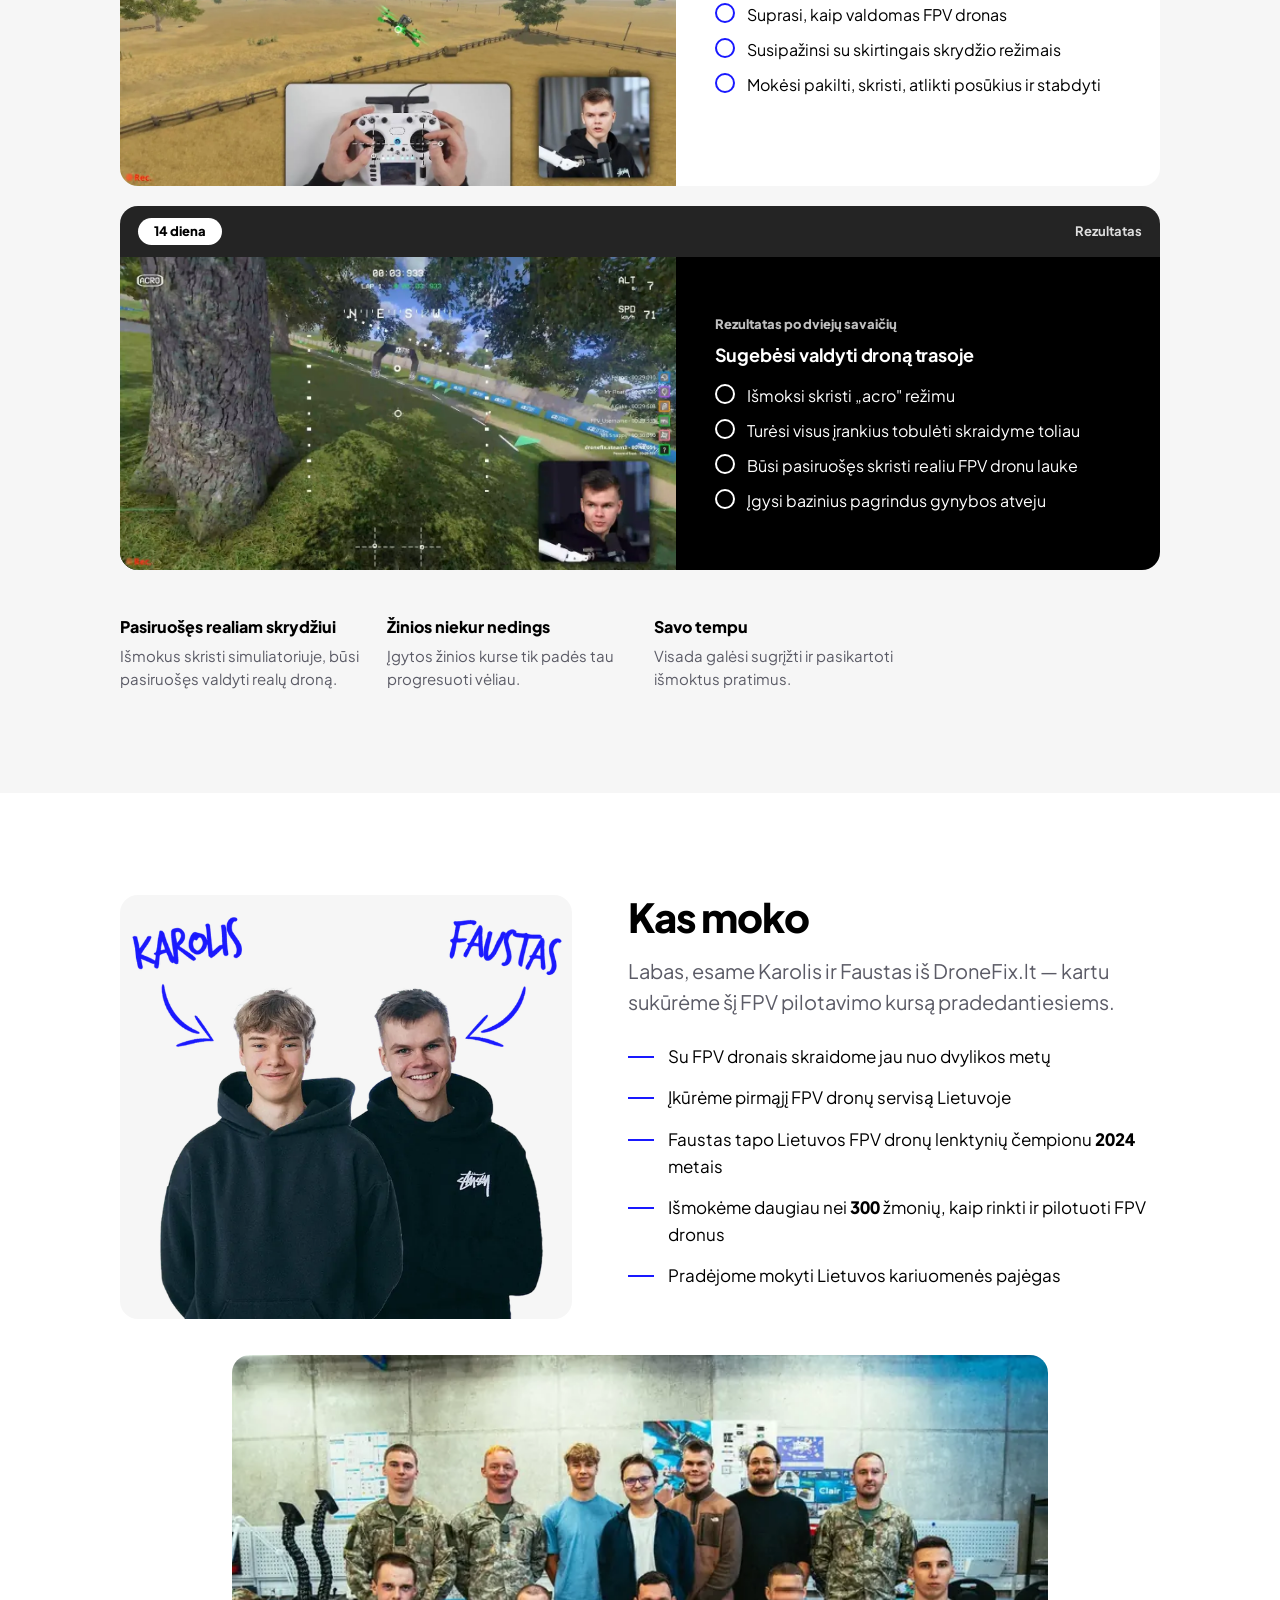
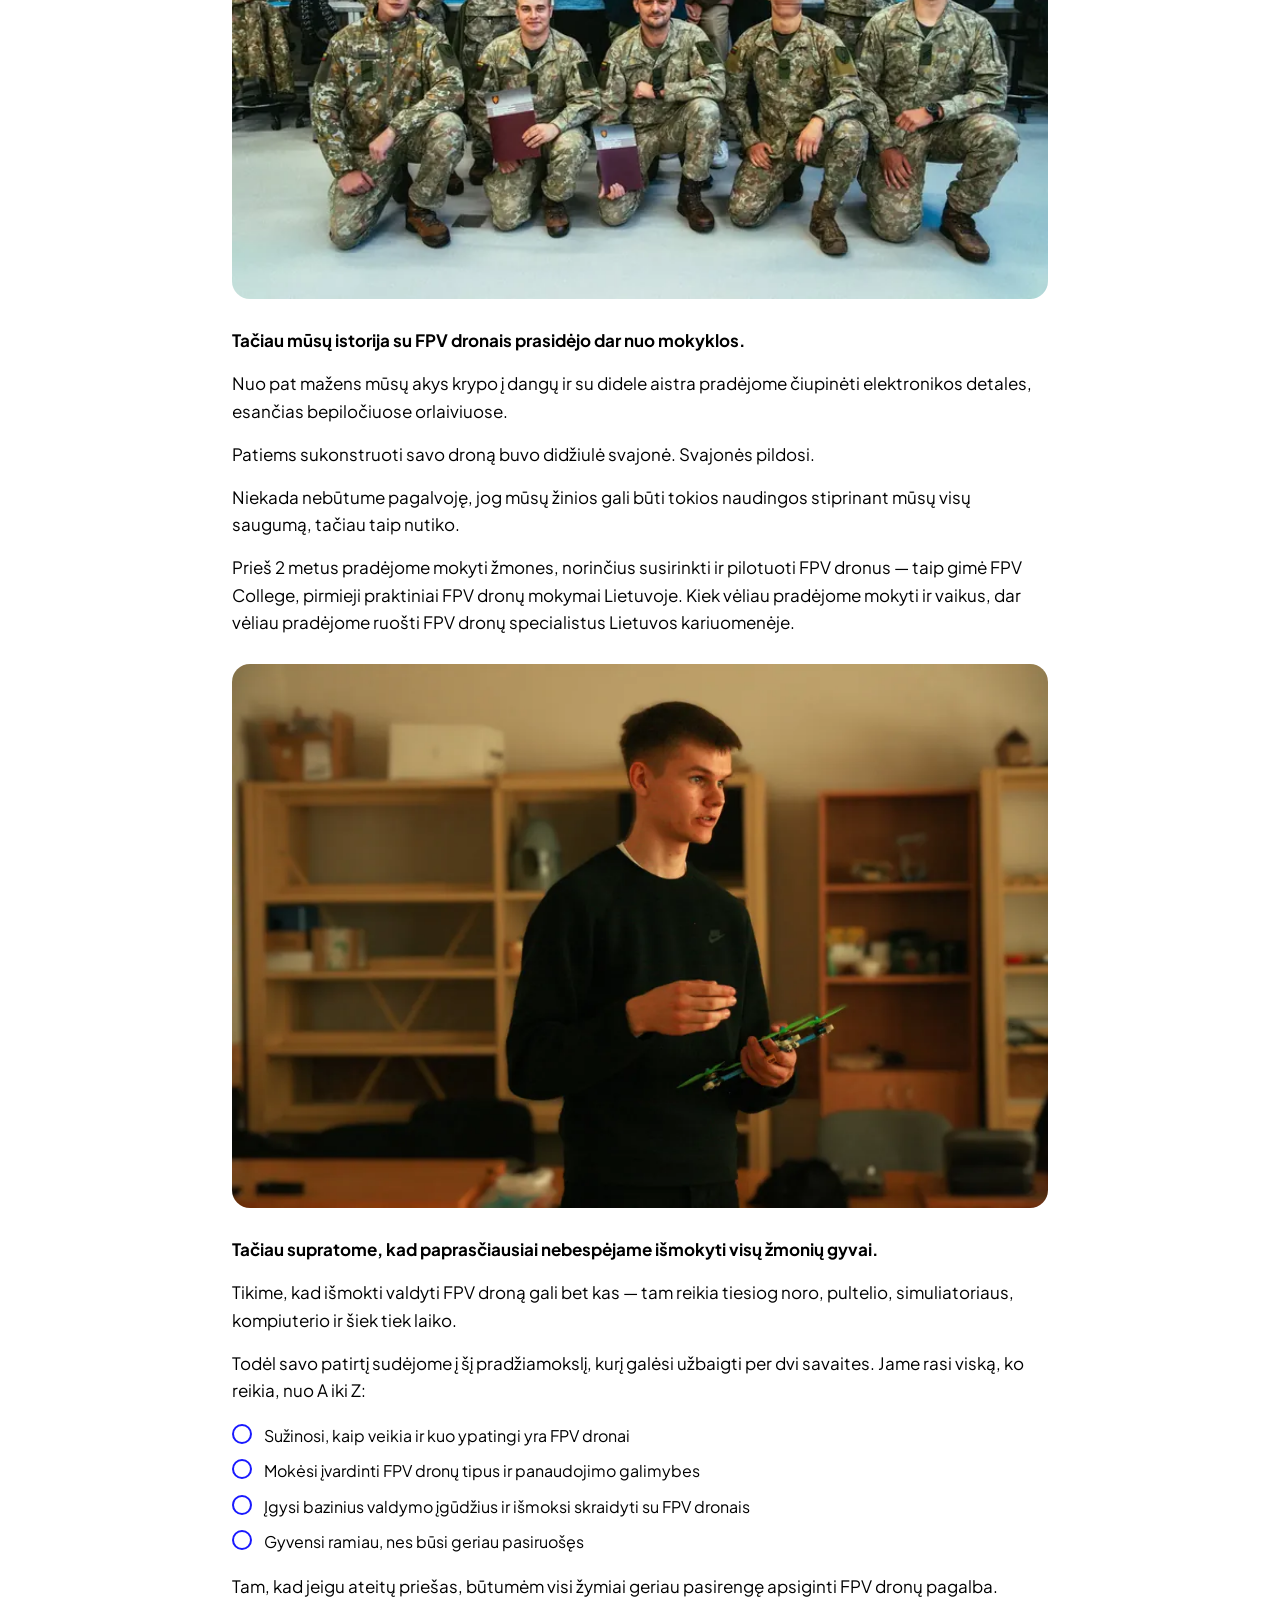
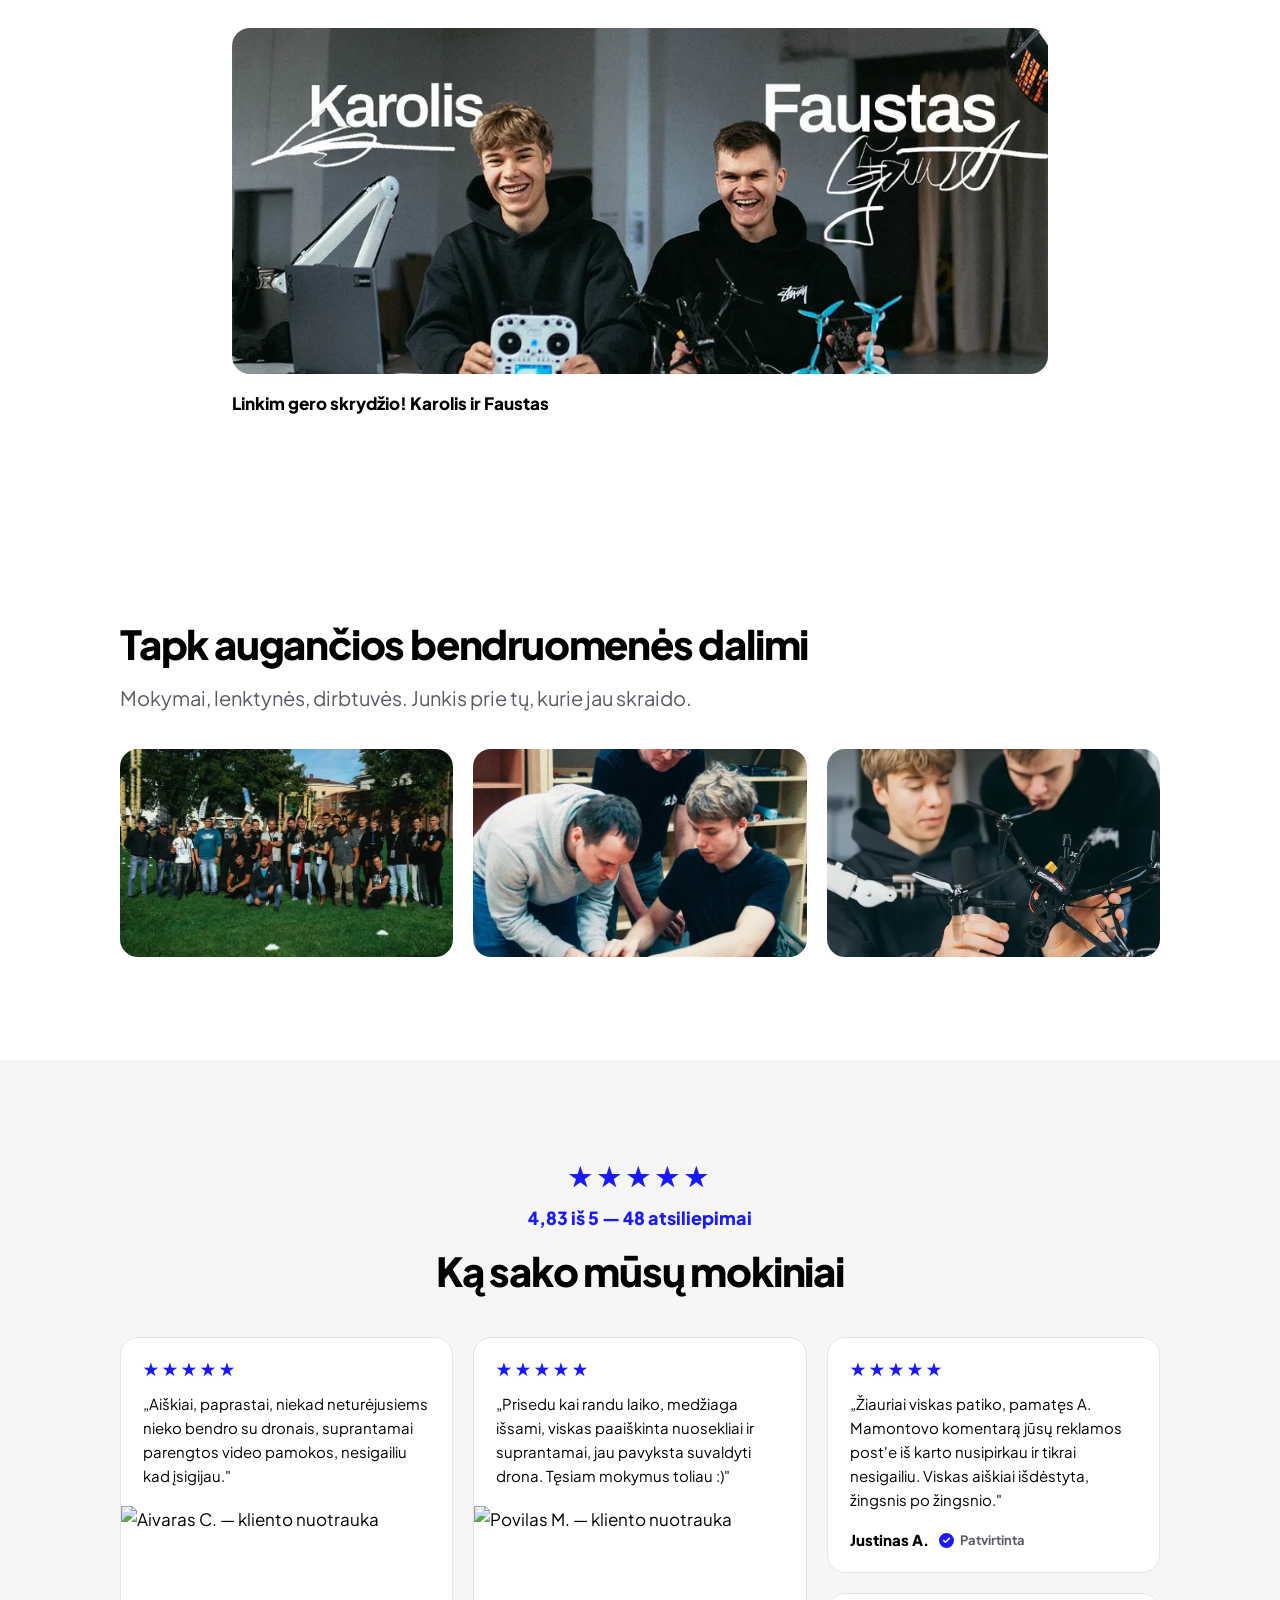
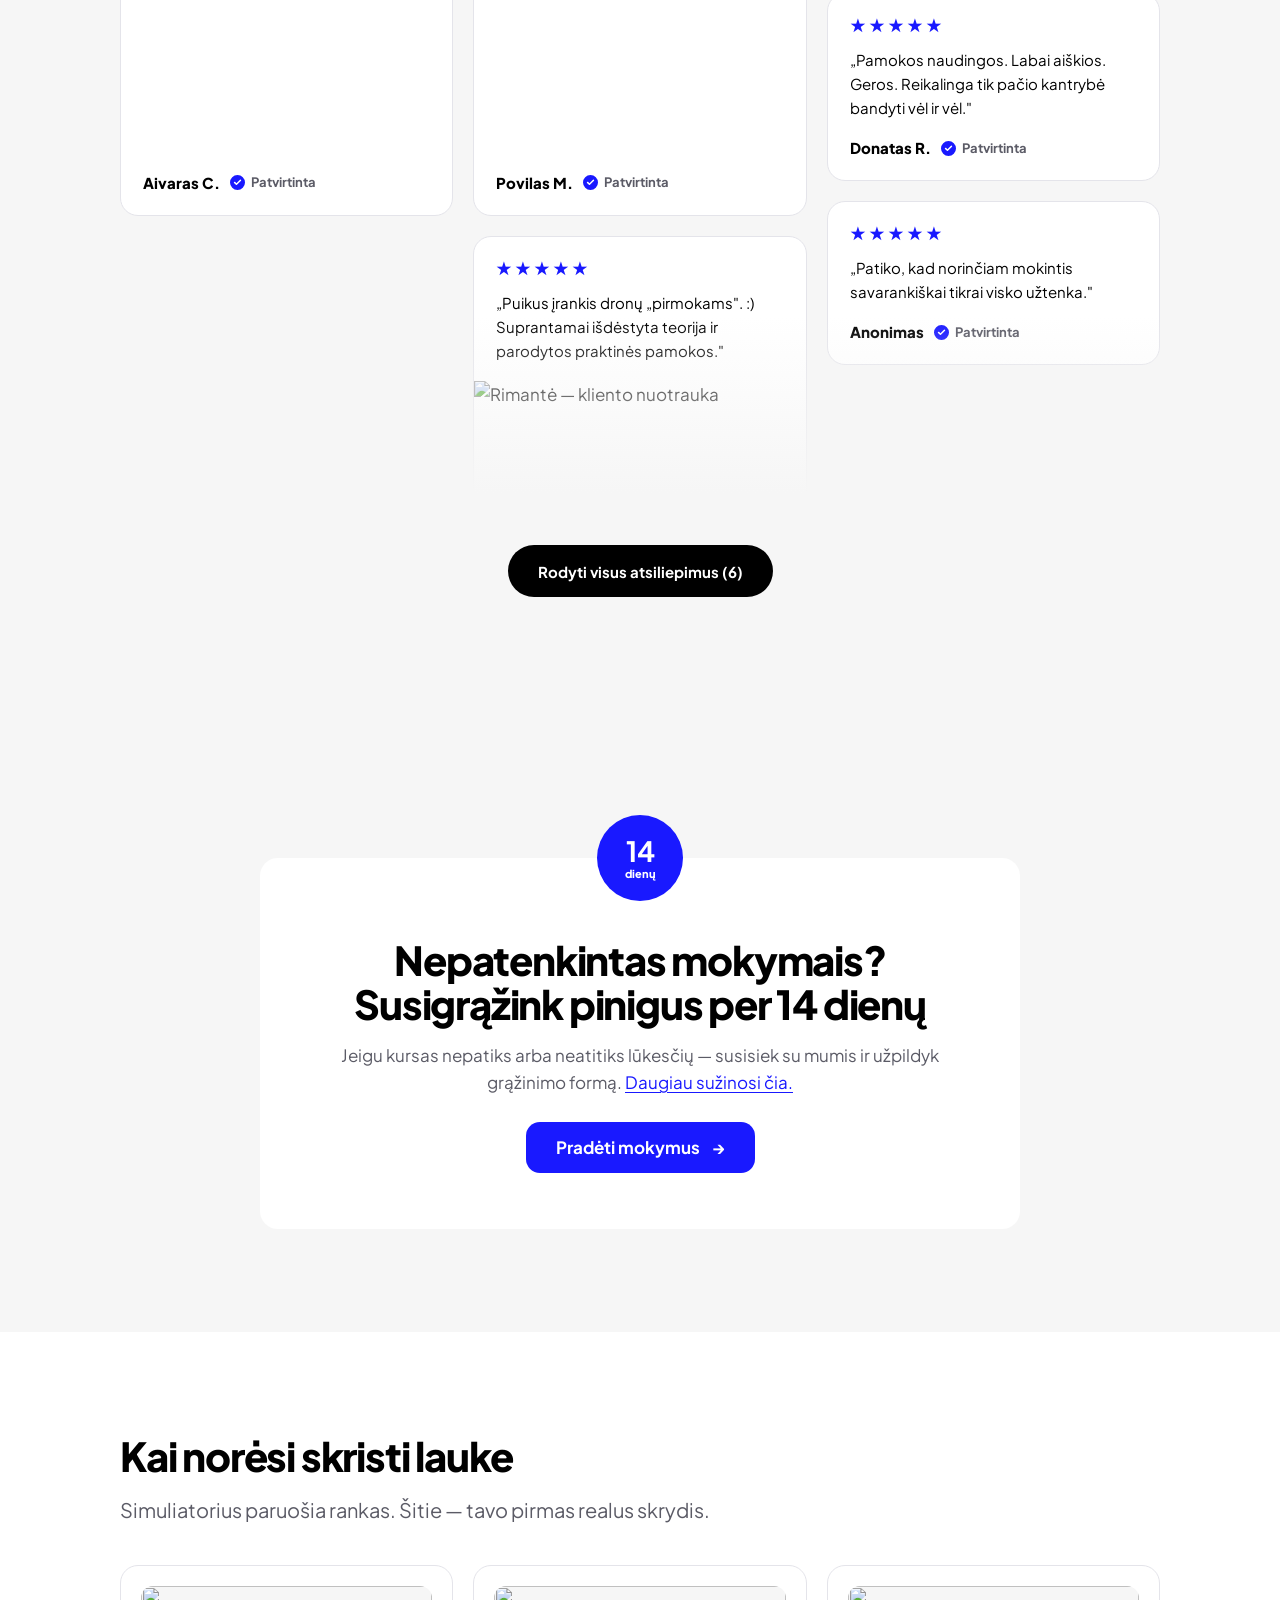
==== commit 65f484f3: "Isimtas "Pradeti mokymus" mygtukas is antrastes Antrasteje liko tik logotipas. Pasalinti ir negyvi j" ====
--- a/index.html
+++ b/index.html
@@ -311,13 +311,9 @@
 #dm .dm-top{background:var(--dm-blue);}
 #dm .dm-top-in{
   max-width:1040px;margin:0 auto;padding:16px 20px;
-  display:flex;align-items:center;justify-content:space-between;gap:20px;
+  display:flex;align-items:center;gap:20px;
 }
 #dm .dm-top img{width:132px;height:auto;}
-#dm .dm-top .dm-btn{
-  background:#fff;color:var(--dm-blue);padding:12px 22px;font-size:0.9375rem;
-}
-#dm .dm-top .dm-btn:hover{background:#E8E8FF;}
 #dm .dm-top a:focus-visible{outline-color:#fff;}
 
 /* ===== PORAŠTĖ ===== */
@@ -341,7 +337,6 @@
   #dm .dm-foot-grid{grid-template-columns:1fr;}
   #dm .dm-top-in{padding:14px 16px;}
   #dm .dm-top img{width:112px;}
-  #dm .dm-top .dm-btn{padding:11px 16px;font-size:0.875rem;}
 }
 
 
@@ -619,7 +614,6 @@
    77 % srauto — telefonai, todėl visi paspaudžiami elementai turi
    būti pakankamo dydžio pirštui. */
 #dm .dm-btn{min-height:48px;}
-#dm .dm-top .dm-btn{min-height:44px;padding:12px 22px;}
 #dm .dm-top-logo{display:inline-flex;align-items:center;min-height:44px;}
 /* Aiškus aukštis — su height:auto naršyklė laukia nuotraukos, kad žinotų
    dydį, ir tai sukelia poslinkį. */
@@ -760,7 +754,6 @@
         <span class="dm-off dm-num" id="dm-hero-off">−13%</span>
       </div>
 
-      <a class="dm-btn" href="#dm-pirkti">Pradėti mokymus <span class="dm-arrow" aria-hidden="true">→</span></a>
 
       <ul class="dm-trust">
         <li><b class="dm-num dm-zv-suma" id="dm-hero-rating">4,83</b> <span class="dm-stars dm-zv" id="dm-hero-stars" role="img" aria-label="4,83 iš 5"><span class="dm-zv-tusti" aria-hidden="true">★★★★★</span><span class="dm-zv-pilni" aria-hidden="true" style="width:96.6%">★★★★★</span></span> <span class="dm-muted">(<span class="dm-num" id="dm-hero-count">48</span> atsiliepimai)</span></li>
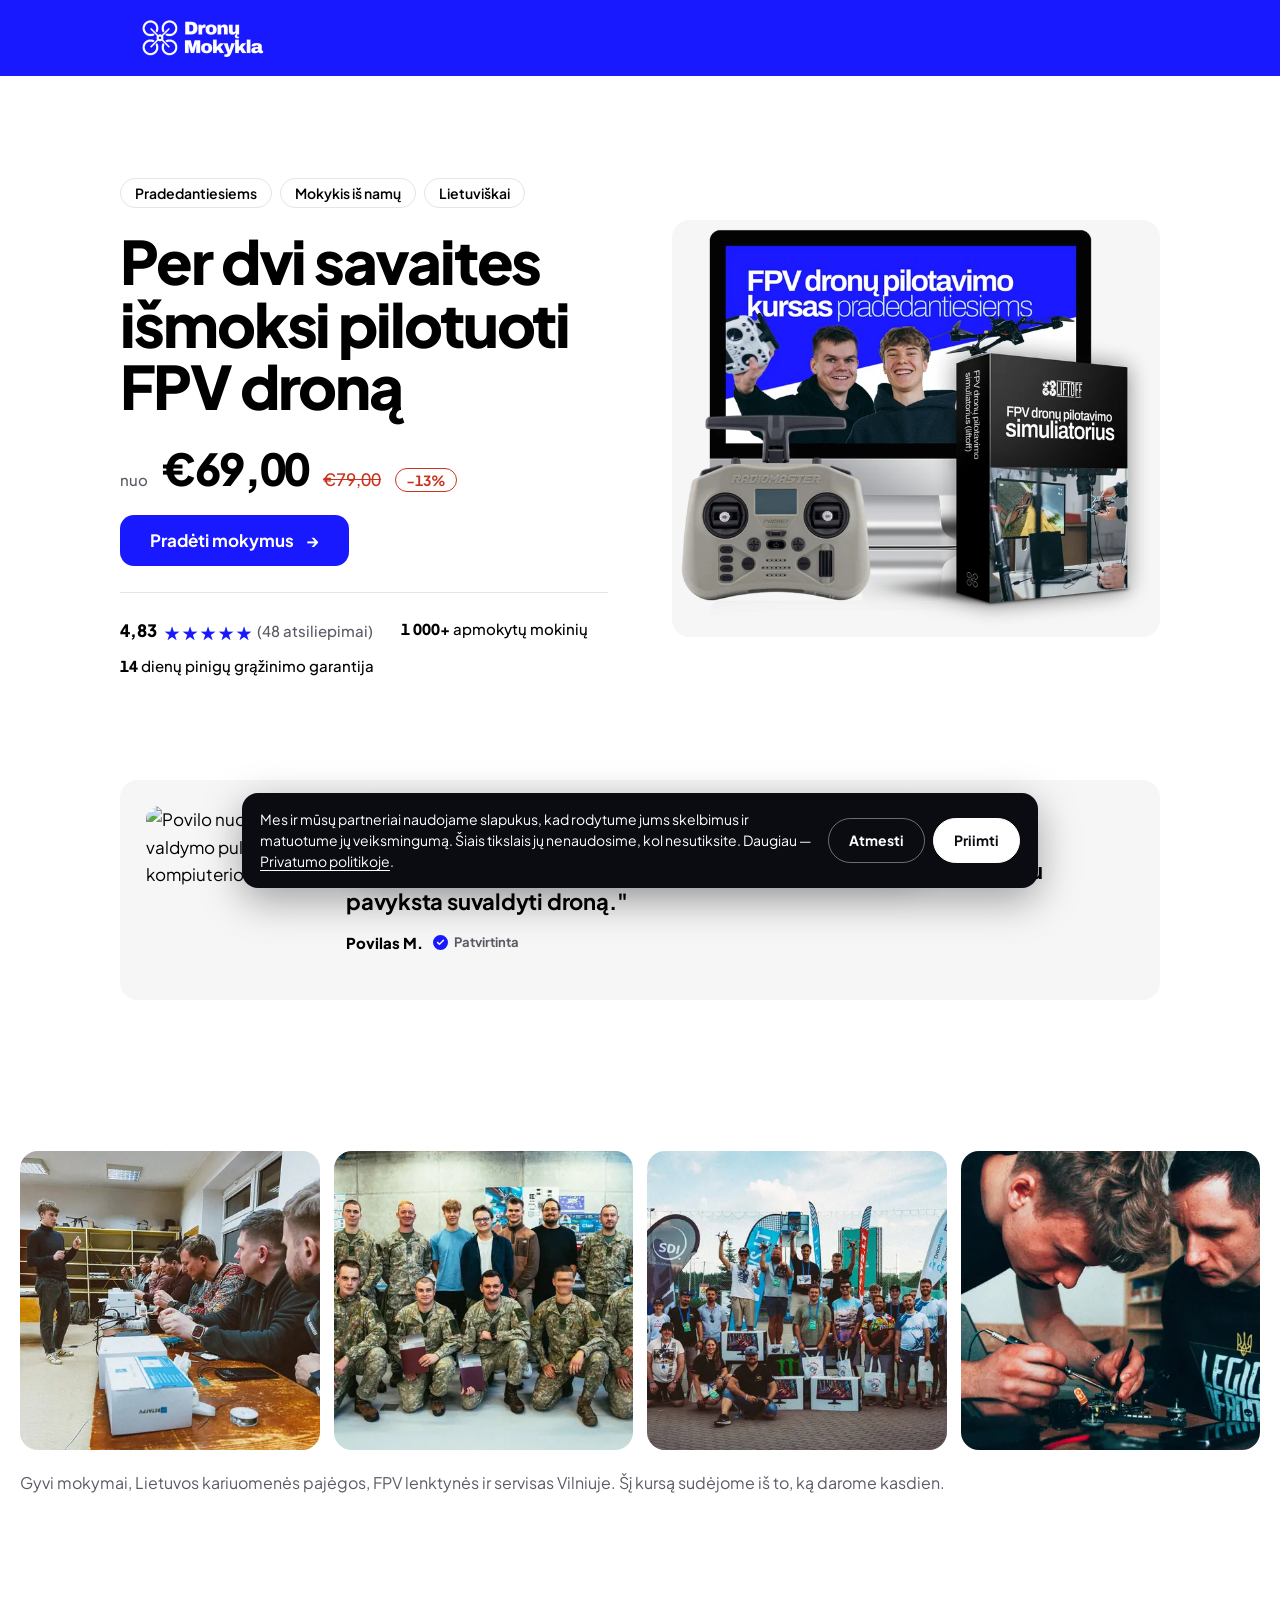
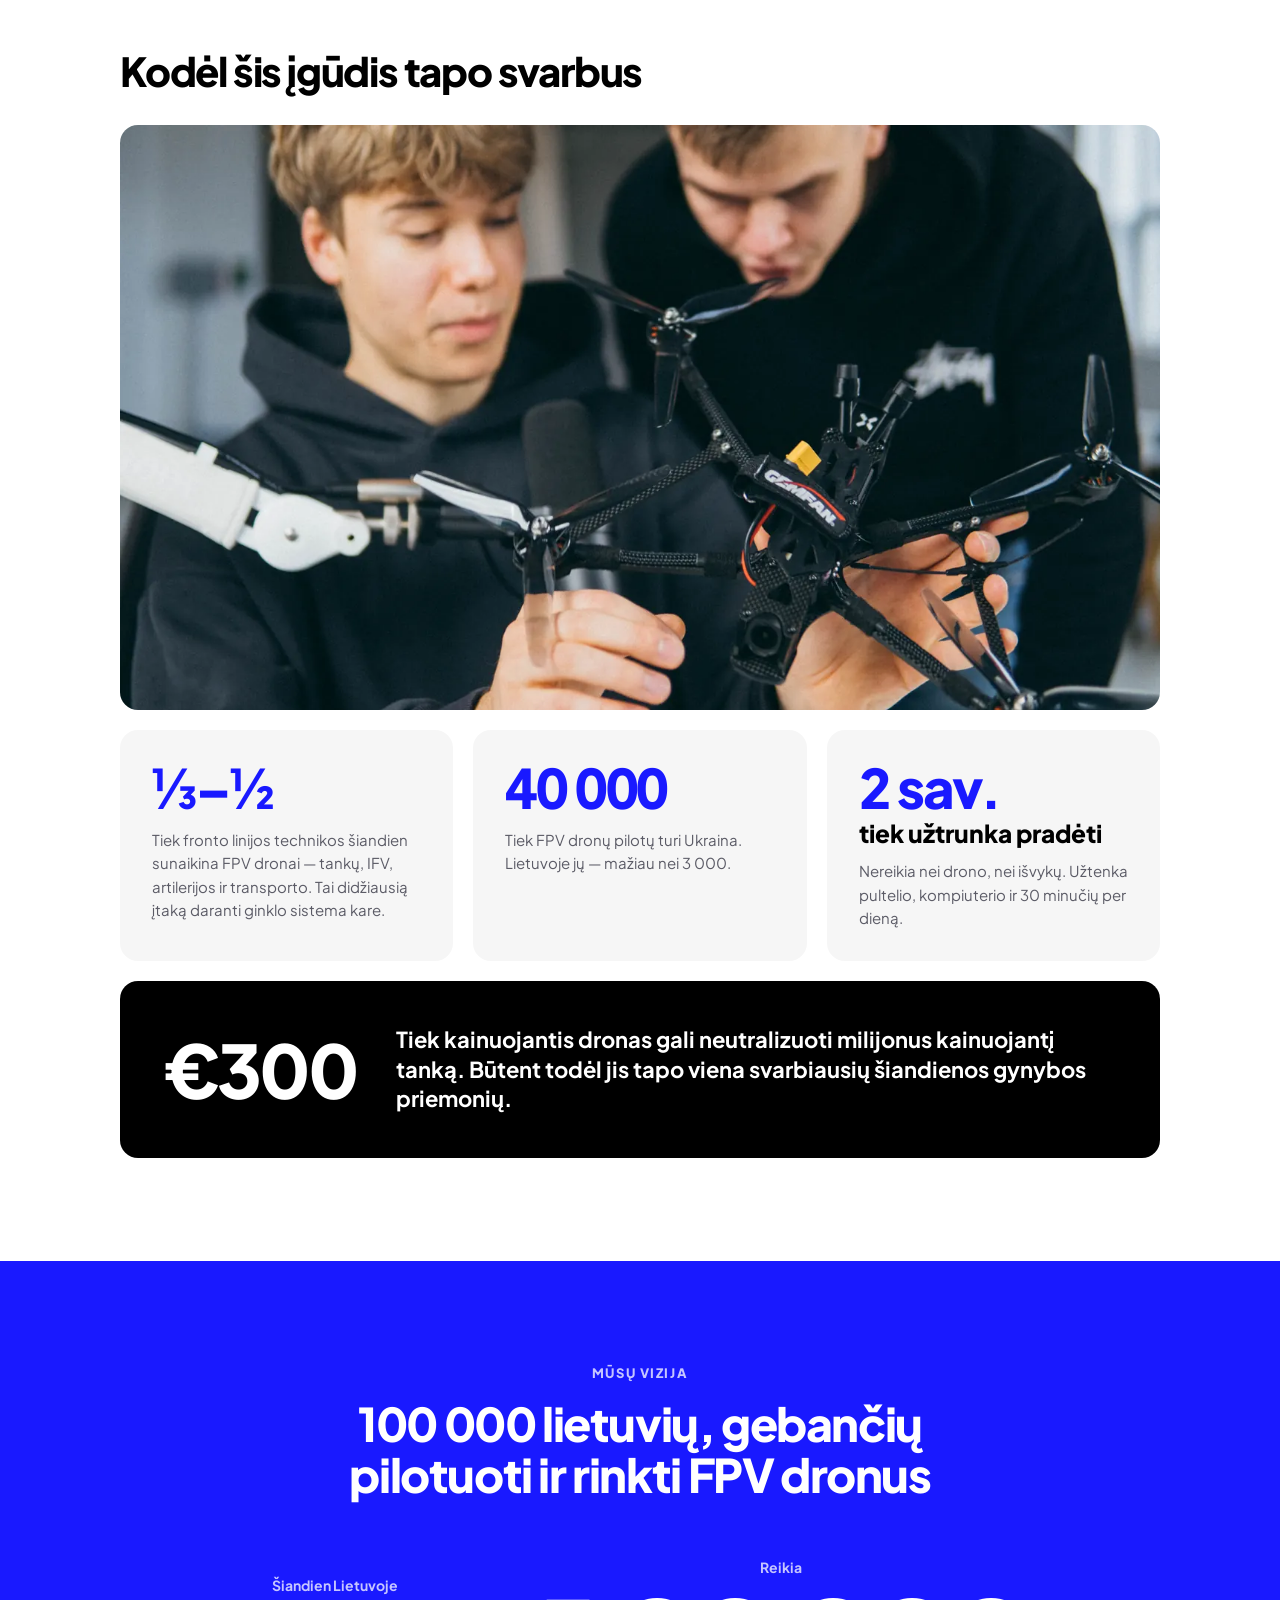
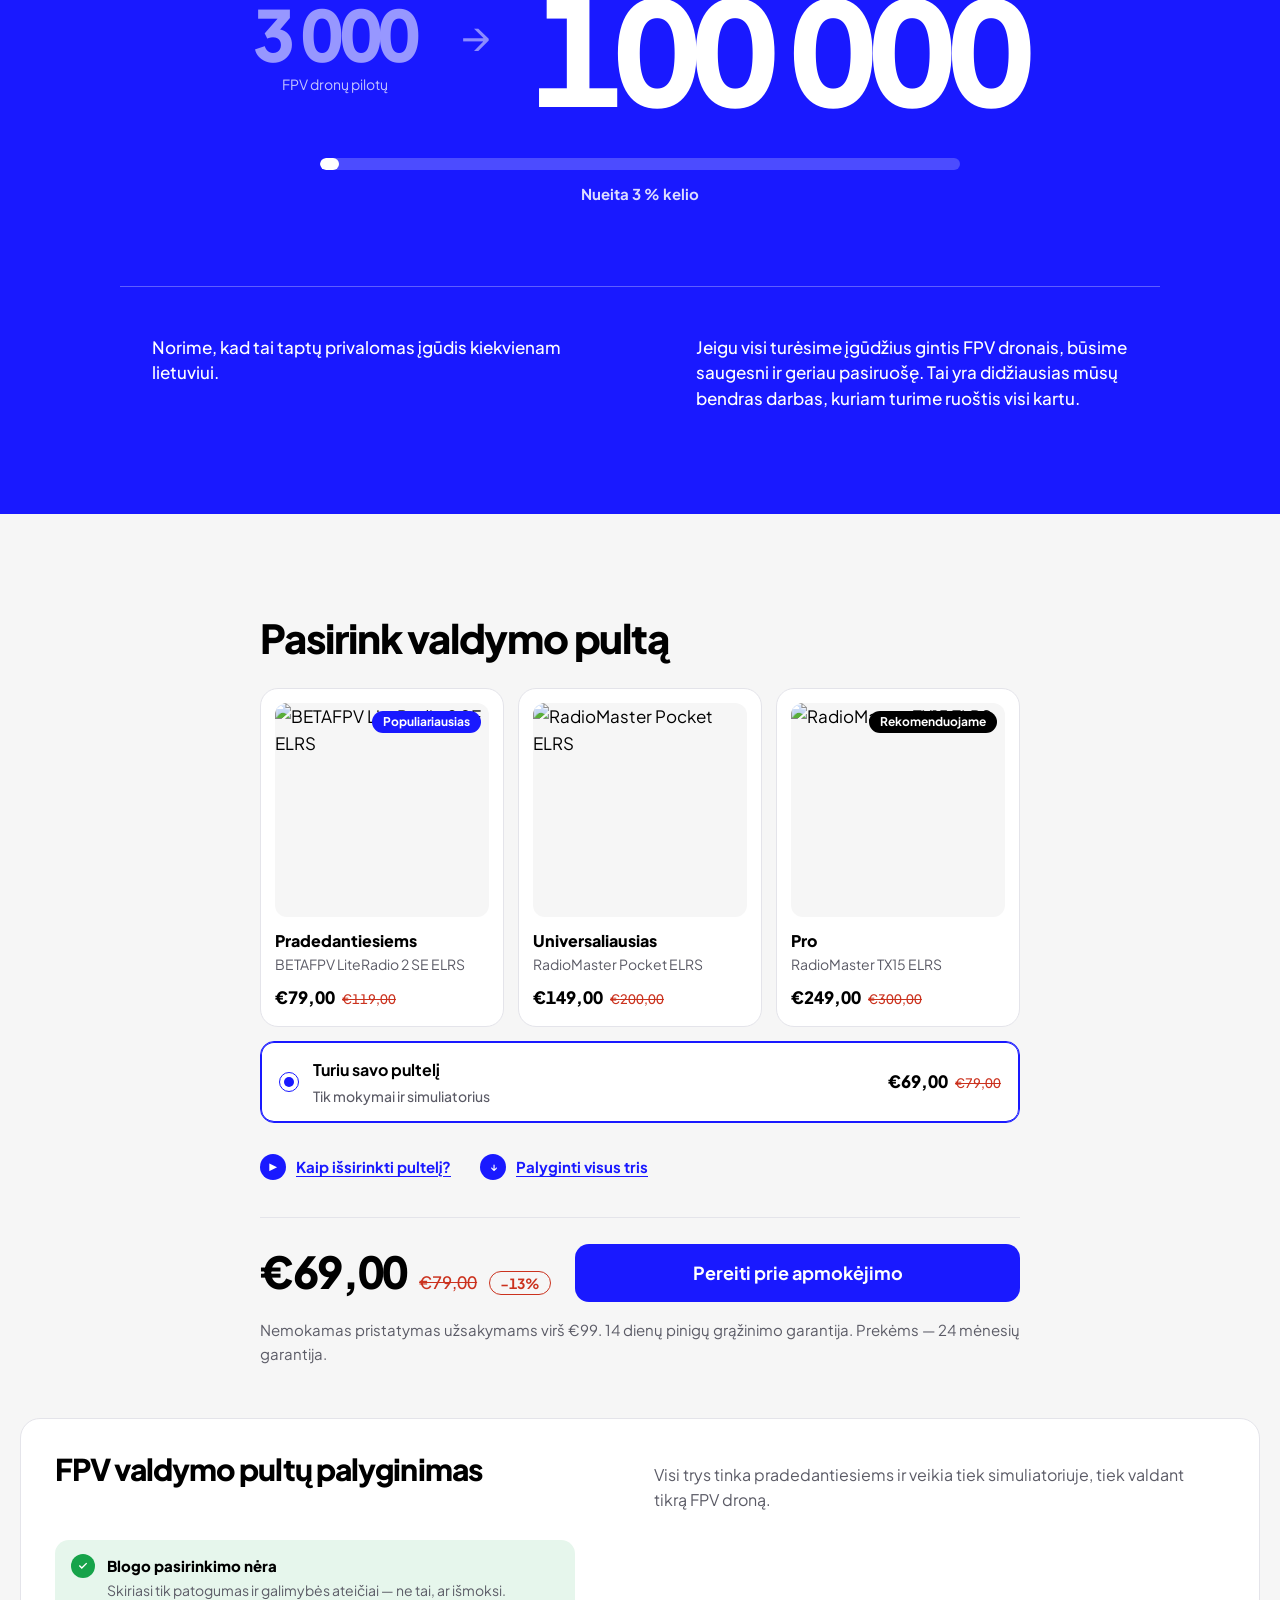
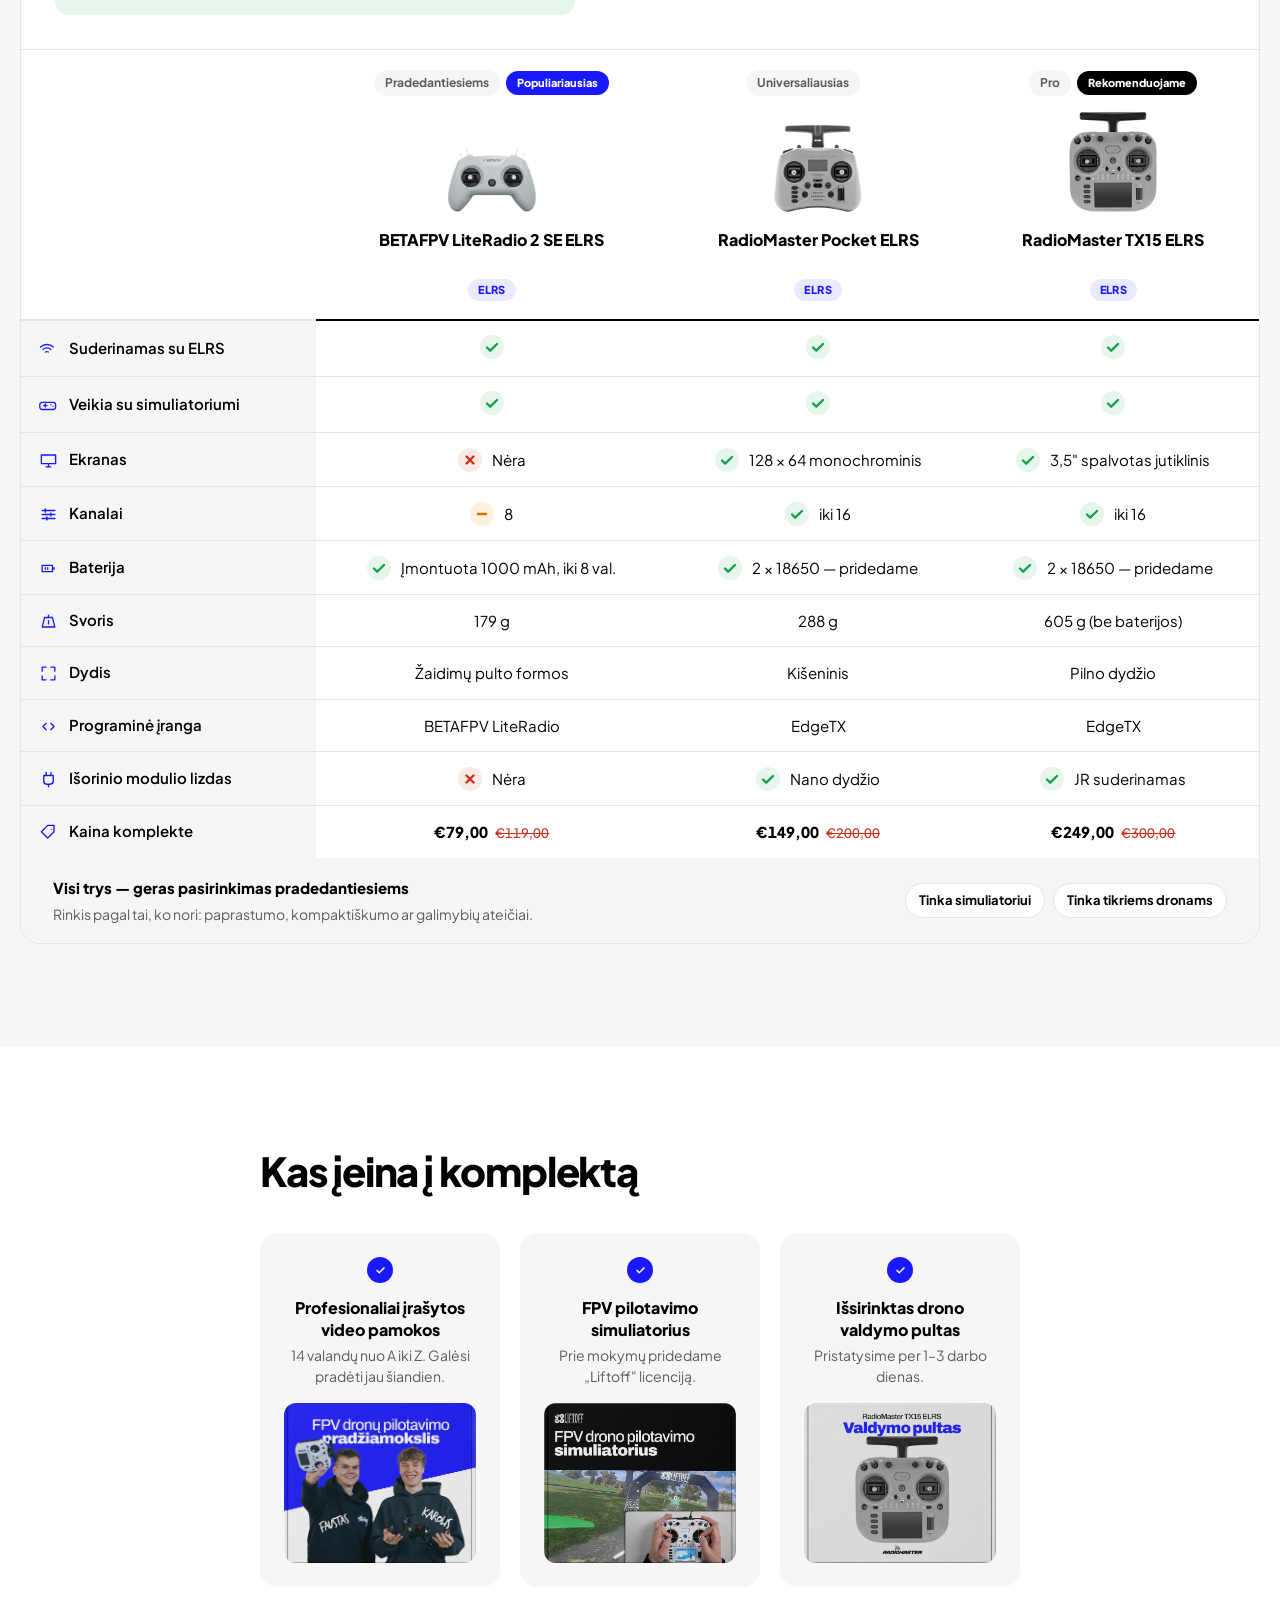
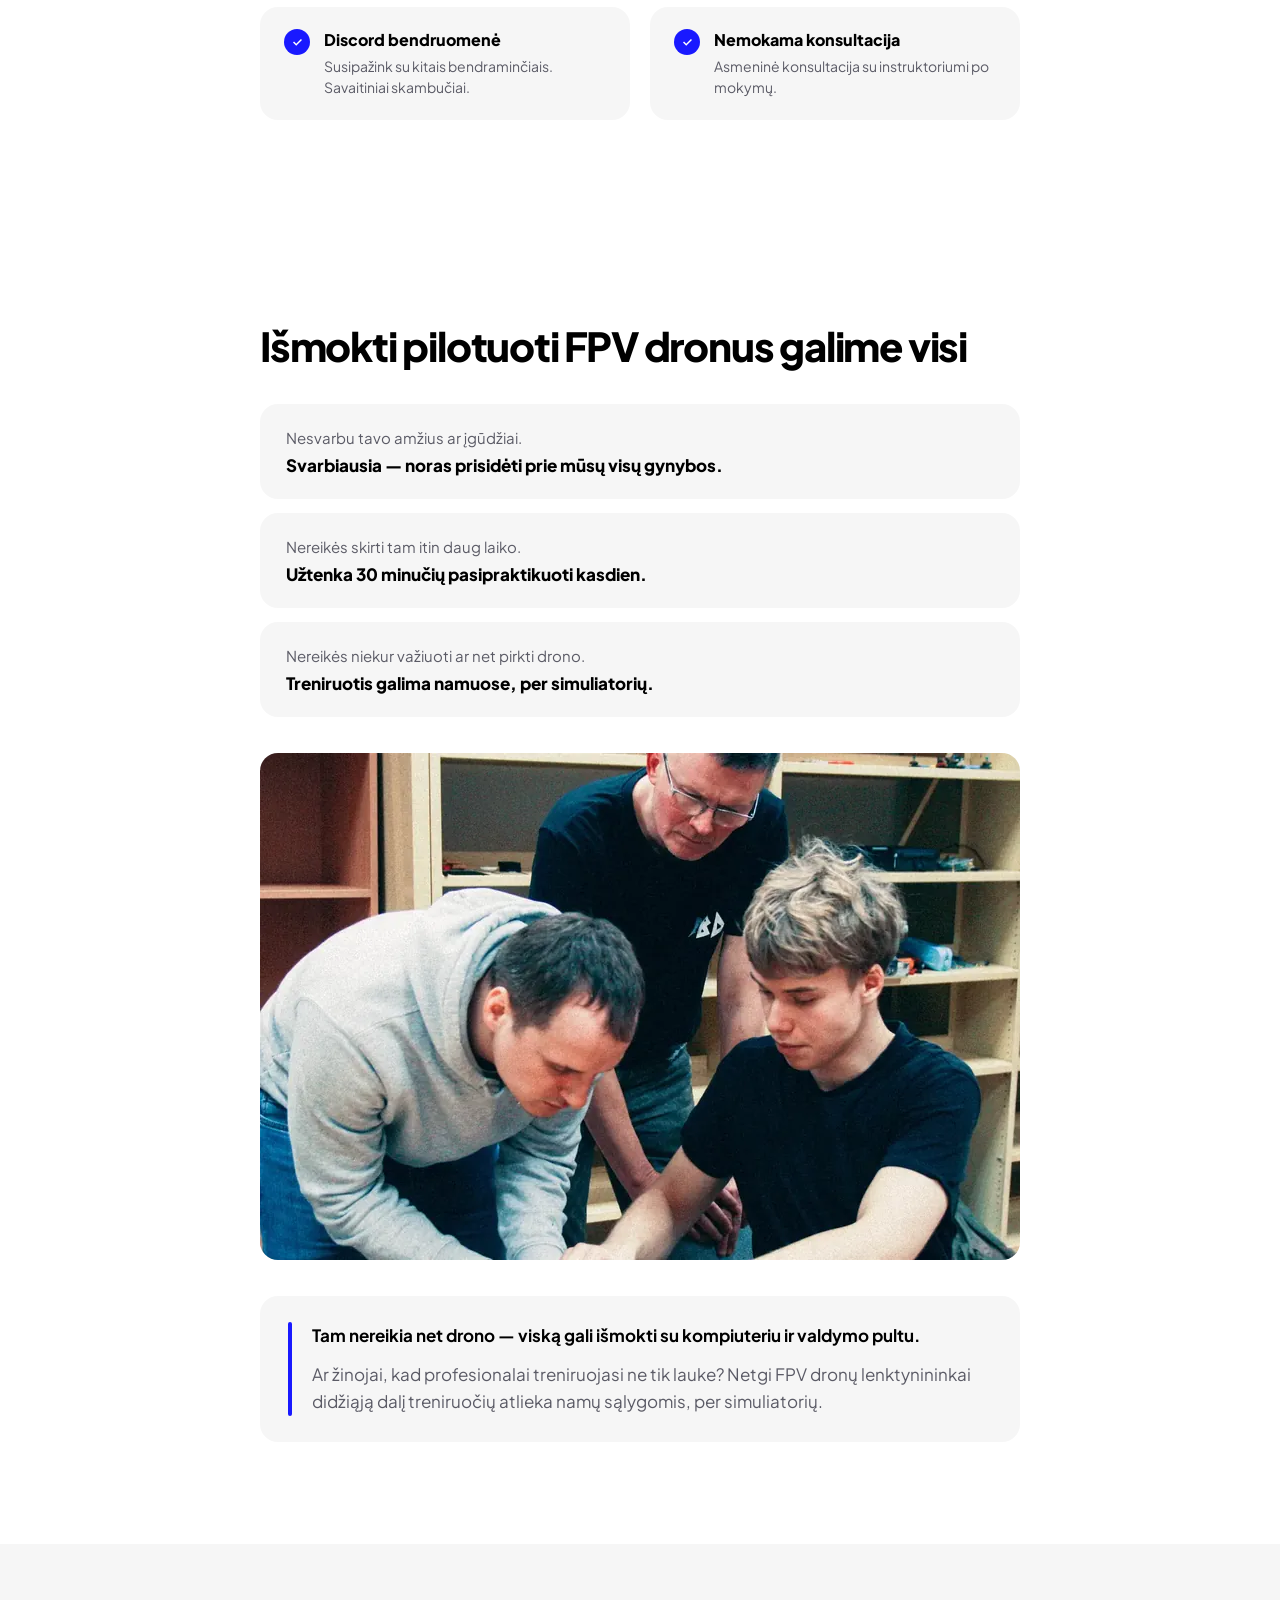
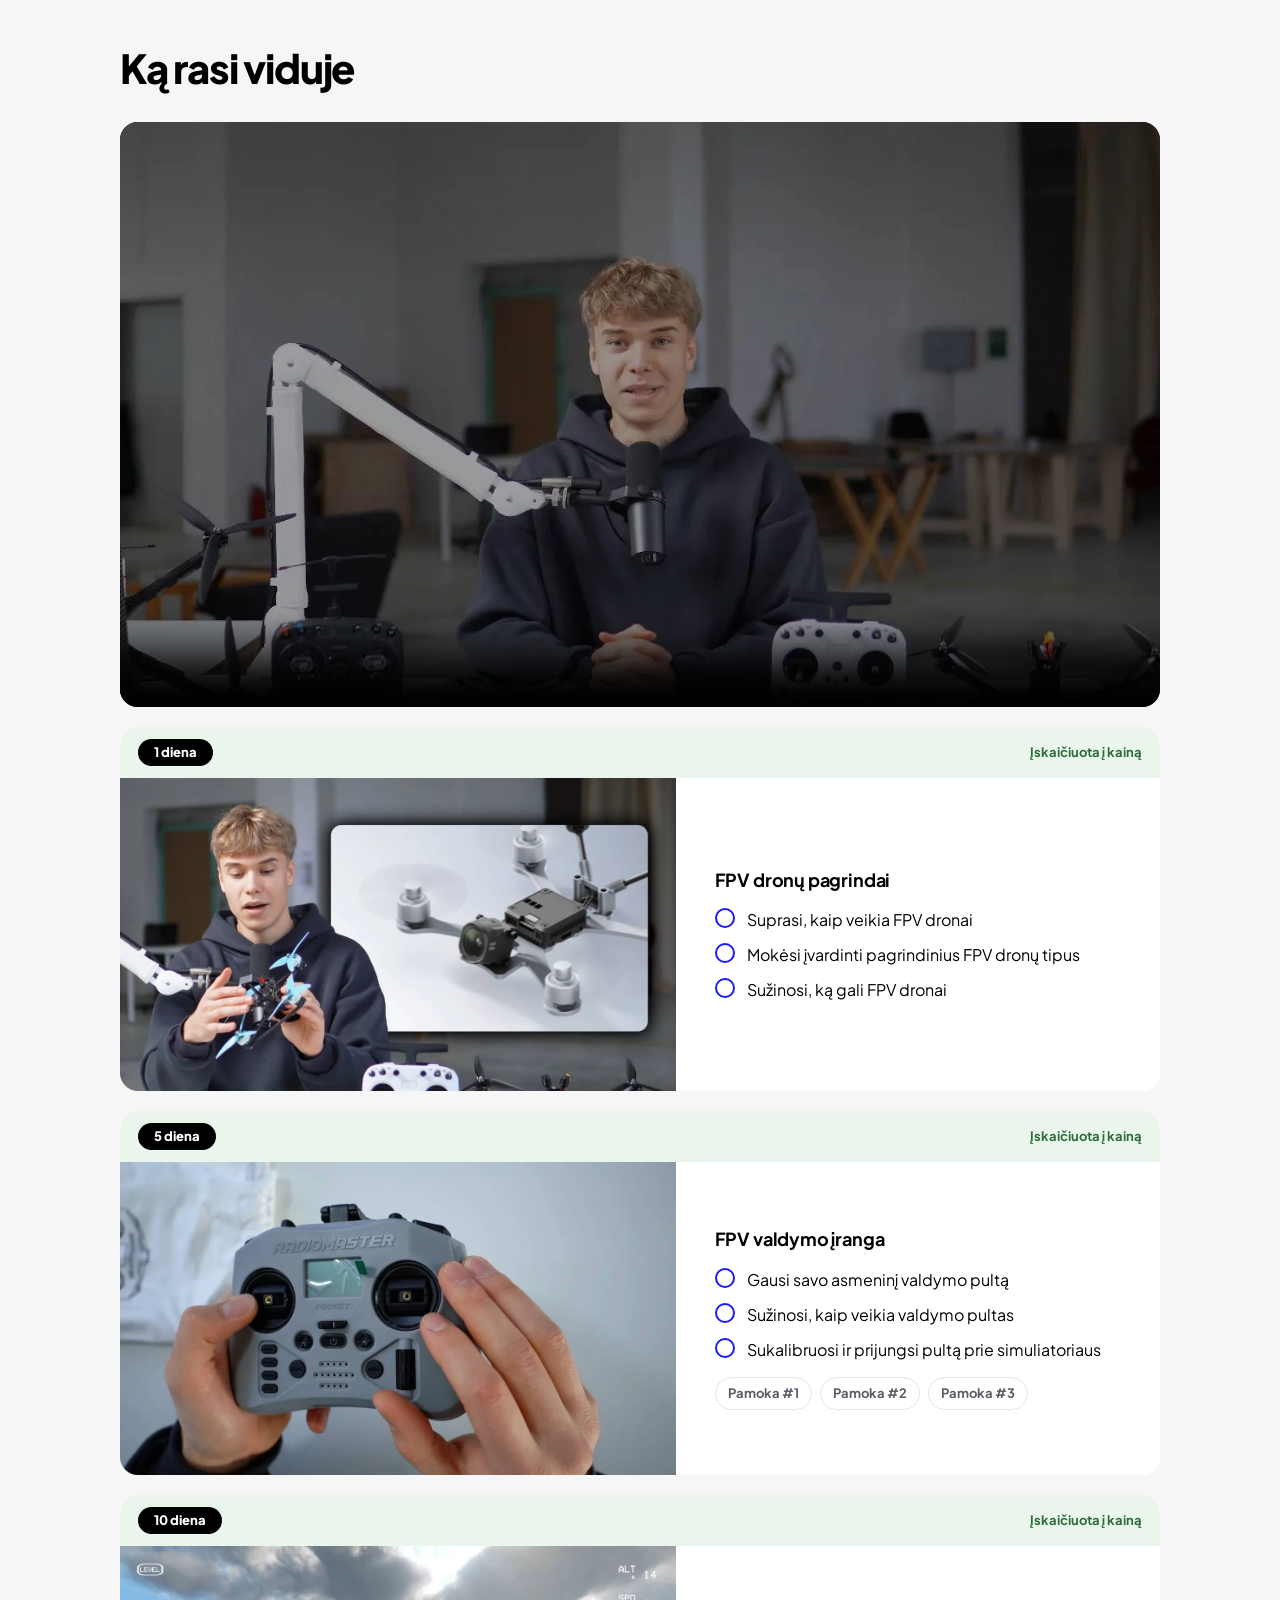
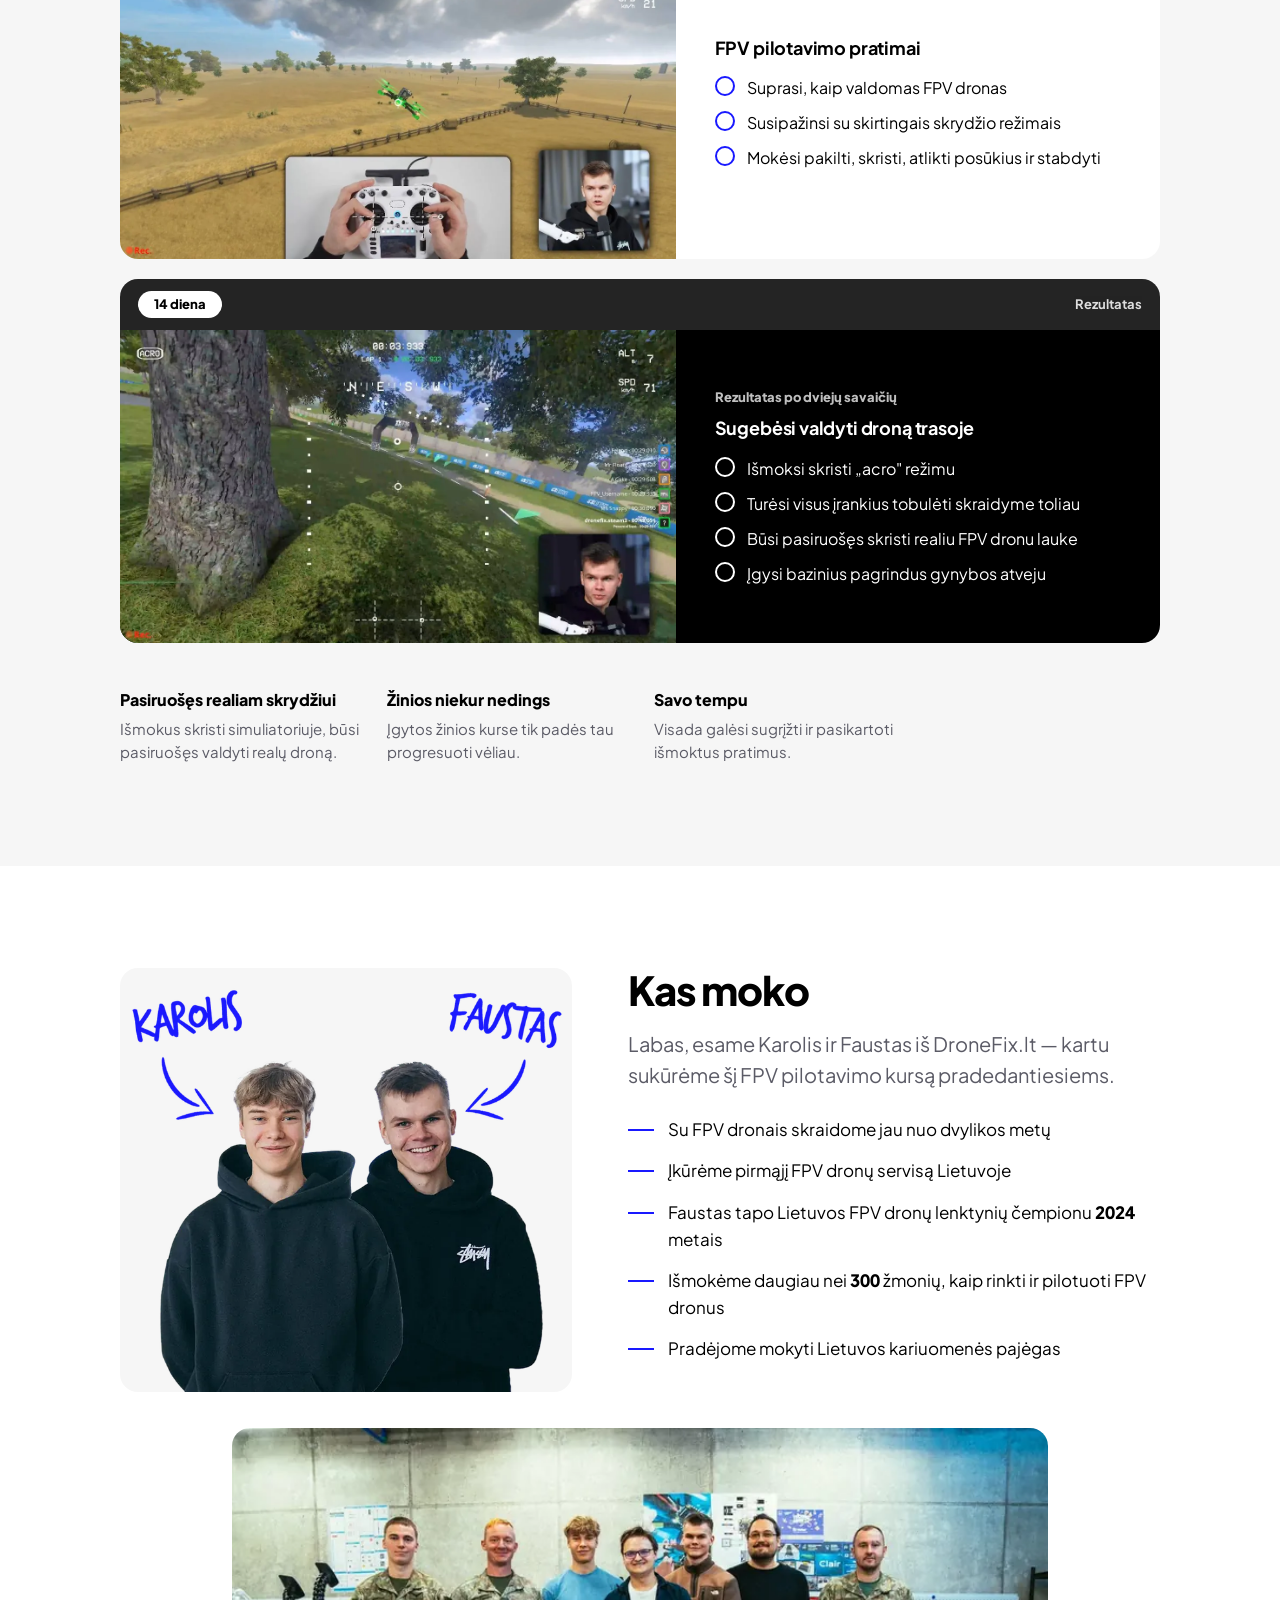
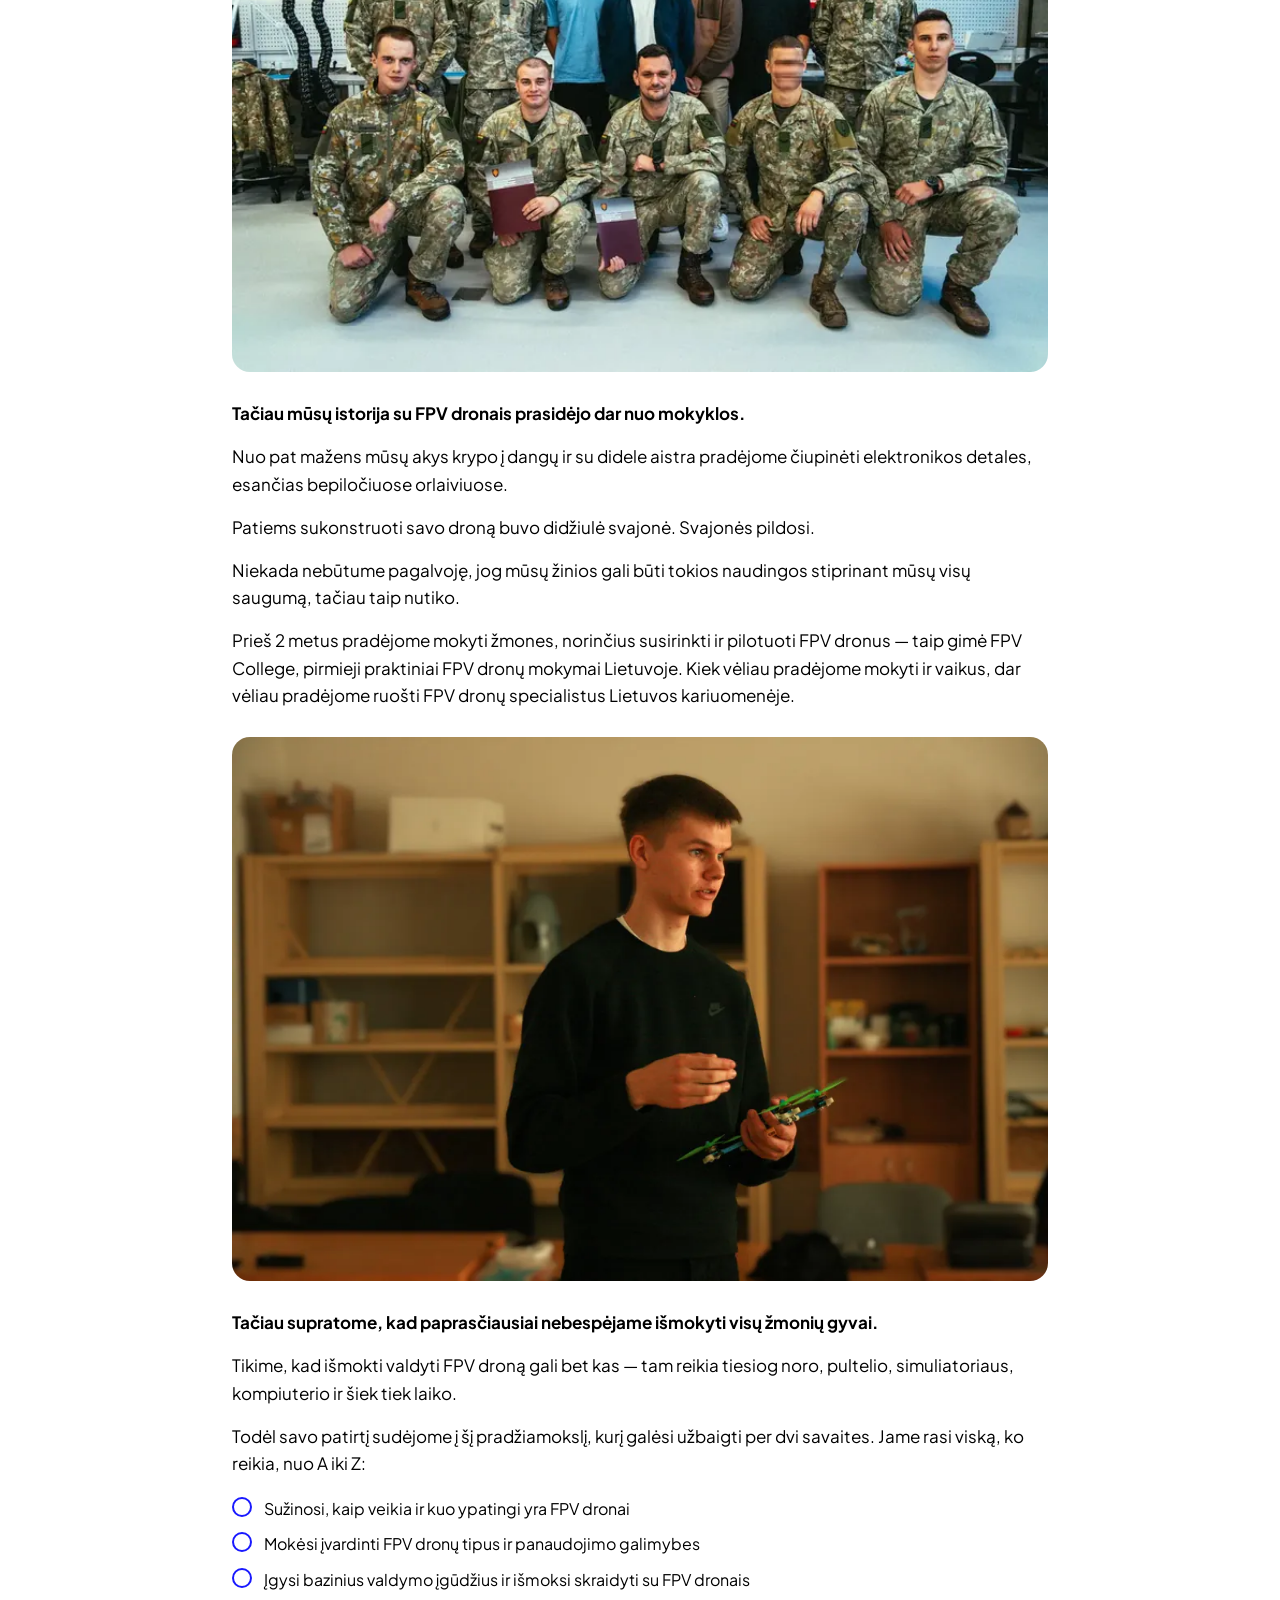
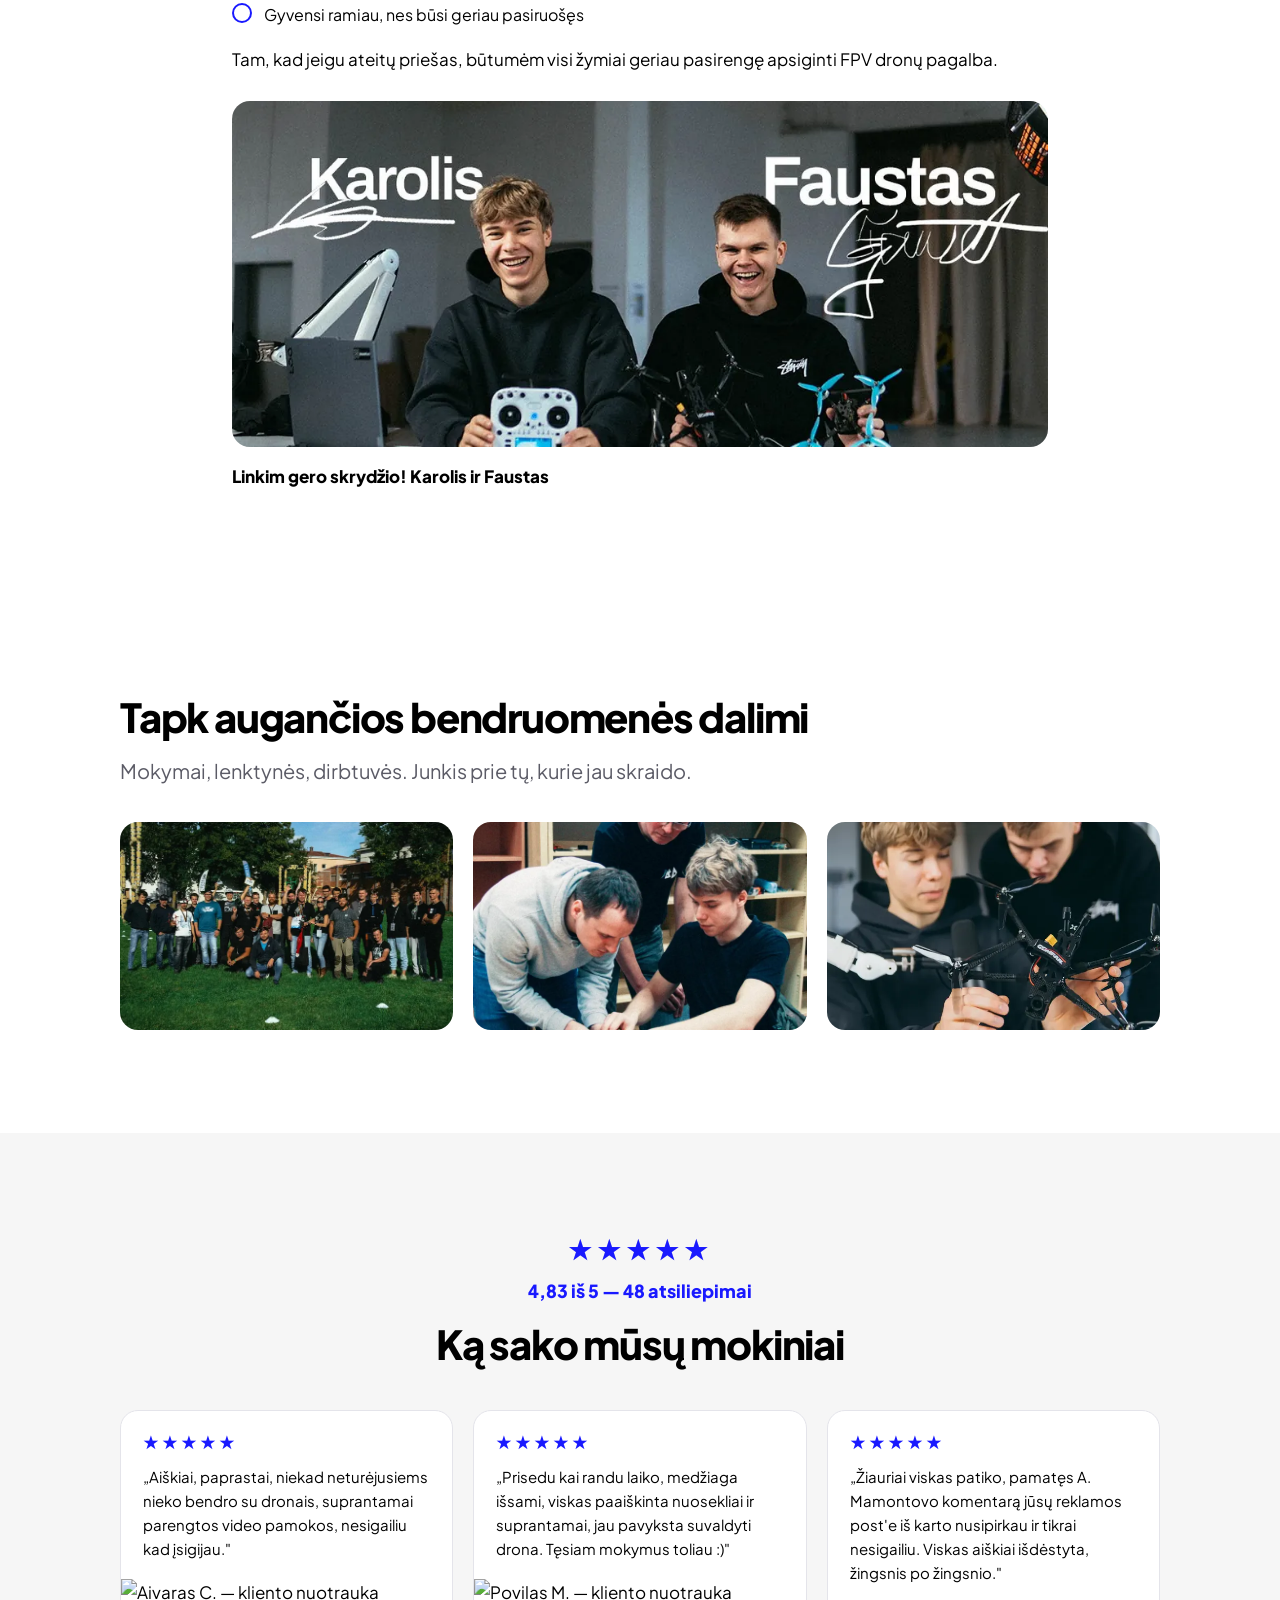
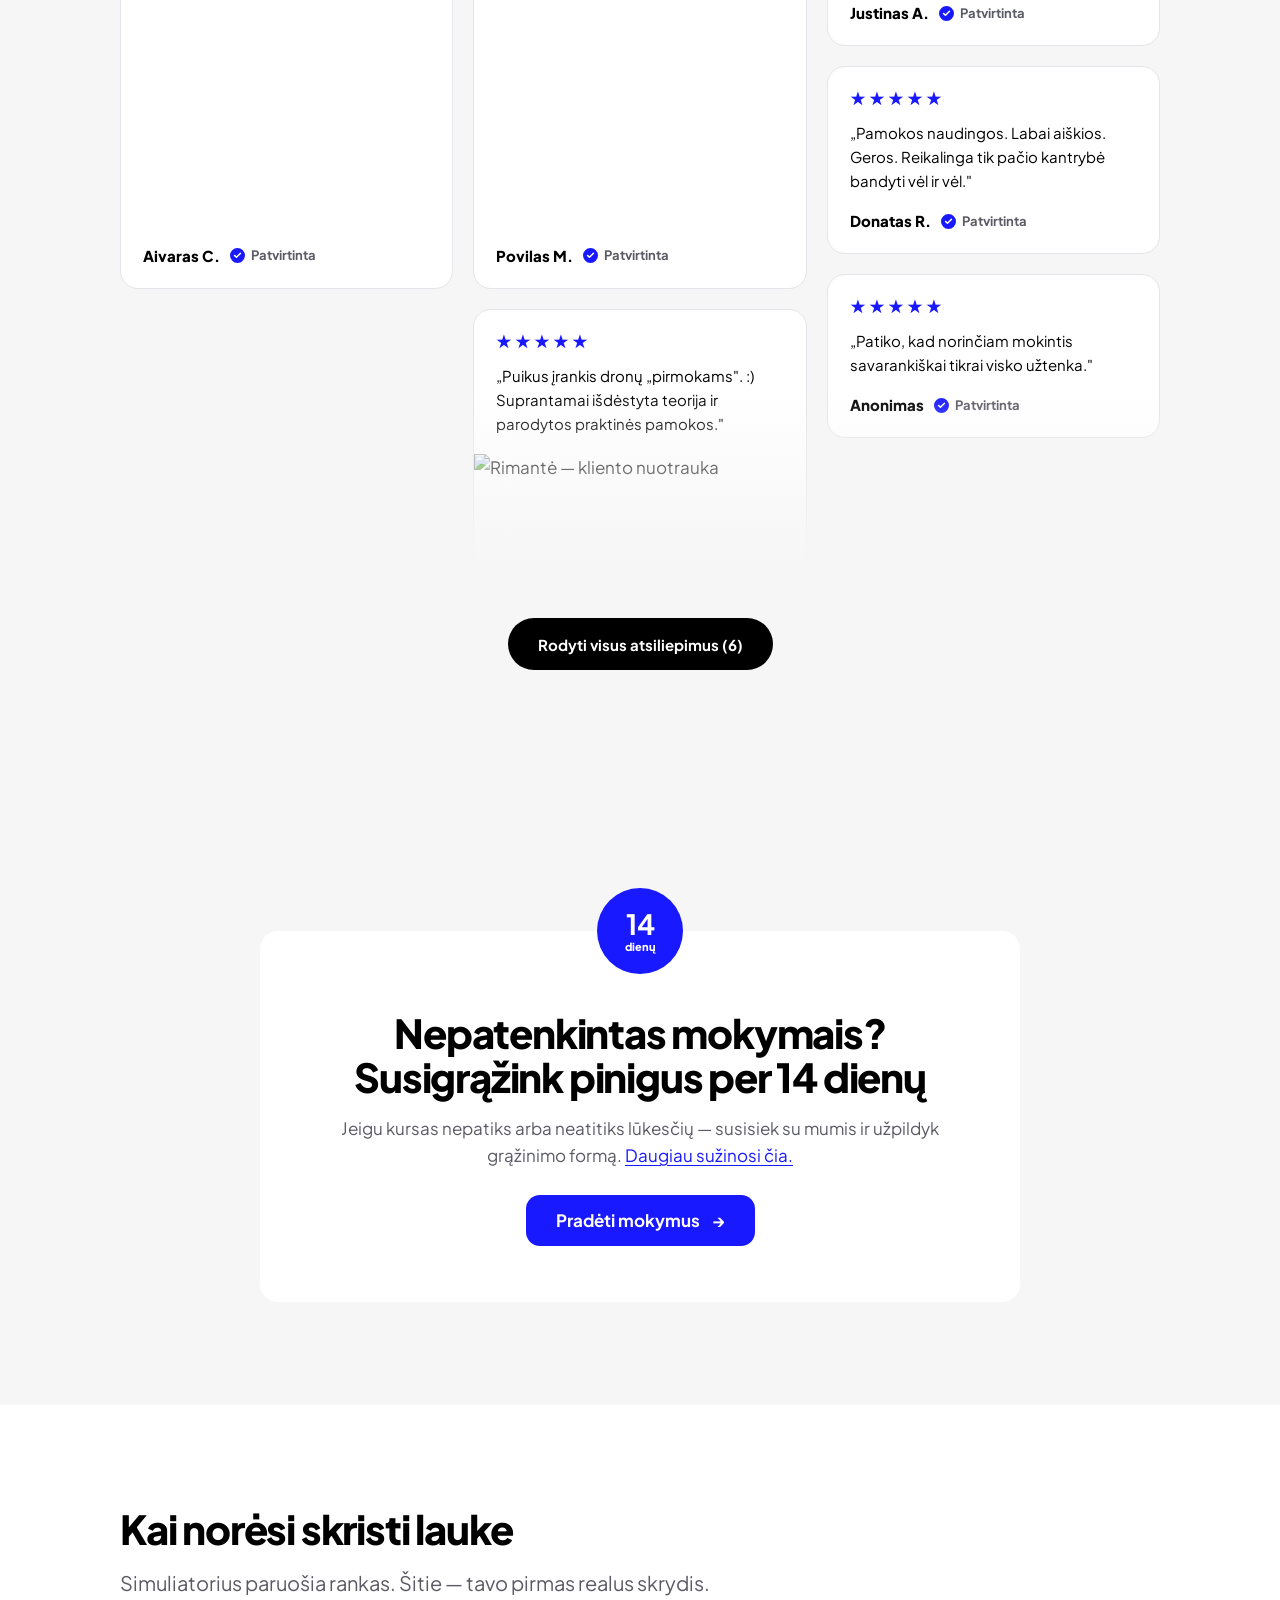
==== commit 4d68aed4: "Adresai /pradziamokslis ir /rinkinys; Meta pikselis su sutikimo juosta ADRESAI  Abu landingai perkel" ====
--- a/index.html
+++ b/index.html
@@ -3,2726 +3,28 @@
 <head>
 <meta charset="utf-8">
 <meta name="viewport" content="width=device-width, initial-scale=1">
+<title>Dronų Mokykla</title>
 
-<title>Išmok pilotuoti FPV droną per dvi savaites — Dronų Mokykla</title>
-<meta name="description" content="Namuose, per simuliatorių. Komplekte valdymo pultas, simuliatoriaus licencija ir 14 valandų video mokymų. Nuo €69. 14 dienų pinigų grąžinimo garantija.">
-<link rel="canonical" href="https://shop.dronumokykla.lt/">
+<!-- Sitas failas yra tik nukreipimas.
+     Tikri puslapiai gyvena /pradziamokslis/ ir /rinkinys/.
+     GitHub Pages neturi serverinio peradresavimo, todel darom trimis budais:
+     meta refresh (veikia visada), JS (greicausias) ir matoma nuoroda
+     tam atvejui, jei abu butu isjungti. -->
+<meta http-equiv="refresh" content="0; url=/pradziamokslis/">
+<link rel="canonical" href="https://shop.dronumokykla.lt/pradziamokslis/">
+<meta name="robots" content="noindex">
 
-<!-- Kaip atrodo dalinantis Facebook ir Messenger. og:image privalo būti JPEG. -->
-<meta property="og:type" content="website">
-<meta property="og:locale" content="lt_LT">
-<meta property="og:site_name" content="Dronų Mokykla">
-<meta property="og:url" content="https://shop.dronumokykla.lt/">
-<meta property="og:title" content="Išmok pilotuoti FPV droną per dvi savaites">
-<meta property="og:description" content="Namuose, per simuliatorių. Drono pirkti nereikia — komplekte pultas, simuliatorius ir 14 val. mokymų. Nuo €69.">
-<meta property="og:image" content="https://shop.dronumokykla.lt/img/og.jpg">
-<meta property="og:image:width" content="1200">
-<meta property="og:image:height" content="630">
-<meta name="twitter:card" content="summary_large_image">
-
-<link rel="icon" href="img/icon-32.png" sizes="32x32">
-<link rel="apple-touch-icon" href="img/icon-180.png">
-<link rel="icon" href="img/icon-512.png" sizes="512x512">
+<link rel="icon" href="/img/icon-32.png" sizes="32x32">
 <meta name="theme-color" content="#1919FF">
-
-<link rel="preconnect" href="https://fonts.googleapis.com">
-<link rel="preconnect" href="https://fonts.gstatic.com" crossorigin>
-<link rel="preconnect" href="https://dronumokykla.lt">
-<link rel="dns-prefetch" href="https://judge.me">
-<!-- Šriftai neblokuoja pirmojo piešimo: stilius užkraunamas asinchroniškai,
-     o pats šrifto failas prašomas iš anksto. Anksčiau šis vienas įrašas
-     blokavo piešimą ~1,4 s (Lighthouse). -->
-<link rel="preload" as="style"
-      href="https://fonts.googleapis.com/css2?family=Plus+Jakarta+Sans:wght@400;500;700;800&display=swap"
-      onload="this.rel='stylesheet'">
-<noscript><link rel="stylesheet"
-      href="https://fonts.googleapis.com/css2?family=Plus+Jakarta+Sans:wght@400;500;700;800&display=swap"></noscript>
-
 <style>
-html,body{margin:0;padding:0;background:#fff;}
-#dm{--dm-blue:#1919FF;--dm-blue-hover:#1414CC;--dm-ink:#000000;--dm-muted:#5B5B66;--dm-bg:#FFFFFF;--dm-card:#F6F6F6;--dm-line:#E4E4EA;--dm-sale:#CB321E;font-family:'Plus Jakarta Sans',-apple-system,BlinkMacSystemFont,'Segoe UI',Roboto,Helvetica,Arial,sans-serif;color:var(--dm-ink);background:var(--dm-bg);font-size:17px;line-height:1.6;-webkit-font-smoothing:antialiased}#dm *{box-sizing:border-box}#dm p,#dm h1,#dm h2,#dm h3,#dm h4,#dm ul,#dm ol,#dm li,#dm figure,#dm blockquote{margin:0;padding:0}#dm ul,#dm ol{list-style:none}#dm img{display:block;max-width:100%;height:auto}#dm a{color:inherit}#dm .dm-h1{font-size:clamp(2.1rem,5.6vw,3.75rem);font-weight:800;line-height:1.04;letter-spacing:-0.035em}#dm .dm-h2{font-size:clamp(1.6rem,3.6vw,2.5rem);font-weight:800;line-height:1.1;letter-spacing:-0.03em}#dm .dm-h3{font-size:1.125rem;font-weight:700;line-height:1.35;letter-spacing:-0.01em}#dm .dm-lead{font-size:clamp(1.05rem,1.7vw,1.25rem);color:var(--dm-muted);line-height:1.55}#dm .dm-muted{color:var(--dm-muted)}#dm .dm-small{font-size:0.9375rem;line-height:1.55}#dm .dm-num{font-variant-numeric:tabular-nums;font-feature-settings:'tnum' 1}#dm .dm-sec{padding:clamp(56px,8vw,104px)20px}#dm .dm-sec--tight{padding-top:clamp(32px,4vw,48px)}#dm .dm-wrap{max-width:1040px;margin:0 auto}#dm .dm-narrow{max-width:760px}#dm .dm-grey{background:var(--dm-card)}#dm .dm-black{background:var(--dm-ink);color:#fff}#dm .dm-black .dm-muted{color:#B4B4BE}#dm .dm-blue{background:var(--dm-blue);color:#fff}#dm .dm-btn{display:inline-flex;align-items:center;gap:12px;background:var(--dm-blue);color:#fff;text-decoration:none;font-weight:700;font-size:1.0625rem;padding:17px 30px;border-radius:14px;border:0;cursor:pointer;font-family:inherit;line-height:1;transition:background-color .15s ease}#dm .dm-btn:hover{background:var(--dm-blue-hover)}#dm .dm-btn--wide{width:100%;justify-content:center;padding:20px 24px;font-size:1.125rem}#dm .dm-arrow{font-weight:700}#dm a:focus-visible,#dm button:focus-visible,#dm summary:focus-visible{outline:3px solid var(--dm-blue);outline-offset:3px;border-radius:6px}#dm .dm-opt input:focus-visible+.dm-opt-body,#dm .dm-own input:focus-visible+.dm-own-body{outline:3px solid var(--dm-blue);outline-offset:3px}#dm .dm-blue a:focus-visible,#dm .dm-black a:focus-visible,#dm .dm-black summary:focus-visible{outline-color:#fff}#dm .dm-price{font-size:clamp(2rem,4.4vw,2.75rem);font-weight:800;letter-spacing:-0.03em;line-height:1}#dm .dm-was{color:var(--dm-sale);text-decoration:line-through;font-weight:500;font-size:1.0625rem}#dm .dm-off{color:var(--dm-sale);font-weight:700;font-size:0.875rem;border:1px solid var(--dm-sale);border-radius:999px;padding:4px 10px;line-height:1}#dm .dm-figure{border-radius:18px;overflow:hidden;background:var(--dm-card)}/* Vieta hero nuotraukai rezervuojama CSS'e, o ne JS'u. Kitaip lėtu ryšiu dėžutė būna 0 px aukščio, kol atkeliauja nuotrauka, ir visas turinys žemiau pašoka (Lighthouse CLS 0,316). */#dm .dm-hero-media .dm-figure{aspect-ratio:1/1}#dm .dm-figure img{width:100%;height:100%;object-fit:cover}#dm .dm-ph{border:2px dashed #C9C9D4;border-radius:18px;background:var(--dm-card);min-height:200px;display:flex;align-items:center;justify-content:center;padding:24px;text-align:center;font-size:0.8125rem;color:var(--dm-muted);font-weight:600;line-height:1.5}#dm .dm-black .dm-ph,#dm .dm-blue .dm-ph{background:rgba(255,255,255,.08);border-color:rgba(255,255,255,.4);color:#fff}
-/* Mygtukas ir pilkas tekstas ant melyno fono - be sito butu melyna ant melynos
-   (ta pati klaida kaip anksciau su garantijos mygtuku), o pilkas dm-muted
-   tekstas beveik nesimatytu. */
-#dm .dm-blue .dm-btn{background:#fff;color:var(--dm-blue);}
-#dm .dm-blue .dm-btn:hover{background:#E8E8FF;}
-#dm .dm-blue .dm-lead{color:#E8E8FF;}
-#dm .dm-blue .dm-muted{color:#C7C7FF;}#dm .dm-shot{position:relative;border-radius:18px;overflow:hidden;background:var(--dm-ink)}#dm .dm-shot img{width:100%;aspect-ratio:16/9;object-fit:cover}#dm .dm-shot .dm-ph{aspect-ratio:16/9;min-height:0;border-radius:0;border:0}#dm .dm-shot-cap{position:absolute;left:0;right:0;bottom:0;padding:clamp(24px,4vw,40px);font-size:clamp(1.25rem,2.6vw,2rem);font-weight:800;line-height:1.15;letter-spacing:-0.02em;color:#fff;background:linear-gradient(to top,rgba(0,0,0,.78),rgba(0,0,0,.35)55%,rgba(0,0,0,0))}#dm .dm-hero{display:grid;grid-template-columns:1fr 1fr;gap:clamp(32px,5vw,64px);align-items:center}#dm .dm-chips{display:flex;flex-wrap:wrap;gap:8px;margin-bottom:22px}#dm .dm-chip{border:1px solid var(--dm-line);border-radius:999px;padding:7px 14px;font-size:0.875rem;font-weight:600;line-height:1}#dm .dm-hero-buy{display:flex;align-items:baseline;gap:14px;flex-wrap:wrap;margin:28px 0 22px}#dm .dm-hero-from{font-size:0.9375rem;color:var(--dm-muted);font-weight:500}#dm .dm-trust{display:flex;flex-wrap:wrap;gap:10px 28px;margin-top:26px;padding-top:24px;border-top:1px solid var(--dm-line)}#dm .dm-trust li{font-size:0.9375rem;font-weight:500}#dm .dm-trust b{font-weight:800}#dm .dm-stars{letter-spacing:1px}#dm .dm-strip{display:grid;grid-template-columns:repeat(4,1fr);gap:14px}
-/* Juosta placiau uz likusi turini (1040 -> 1320). Kvadratai buvo 251 px ir
-   salia 1040 px pločio bannerio atrodė kaip smulkmena — nesimatė, kas juose. */
-#dm .dm-wrap--wide{max-width:1800px}
-#dm .dm-sec--strip{padding-bottom:clamp(32px,4vw,52px)}#dm .dm-strip .dm-figure,#dm .dm-strip .dm-ph{aspect-ratio:1/1}#dm .dm-strip-cap{margin-top:20px;font-size:1rem;color:var(--dm-muted)}#dm .dm-boxes{display:grid;grid-template-columns:1fr 1fr;gap:20px;margin-top:40px}#dm .dm-box{background:#fff;border-radius:18px;overflow:hidden}#dm .dm-box .dm-figure,#dm .dm-box .dm-ph{aspect-ratio:16/10;border-radius:0;border-width:0 0 2px 0}#dm .dm-box .dm-figure{display:flex;align-items:center;justify-content:center;padding:14px}#dm .dm-box .dm-figure img{width:auto;max-width:100%;max-height:100%;object-fit:contain}#dm .dm-box-txt{padding:22px 24px 26px}#dm .dm-picker{margin-top:28px}#dm .dm-picker-head{display:flex;justify-content:space-between;align-items:center;gap:16px;flex-wrap:wrap;margin-bottom:16px}#dm .dm-cards3{display:grid;grid-template-columns:repeat(3,1fr);gap:14px}#dm .dm-opt{position:relative}#dm .dm-opt input,#dm .dm-own input{position:absolute;opacity:0;width:1px;height:1px}#dm .dm-opt-body{display:flex;flex-direction:column;height:100%;cursor:pointer;border:1.5px solid var(--dm-line);border-radius:18px;background:#fff;padding:14px 14px 18px;position:relative;transition:border-color .15s ease}#dm .dm-opt-body:hover{border-color:#C9C9D4}#dm .dm-opt input:checked+.dm-opt-body{border-color:var(--dm-blue);box-shadow:inset 0 0 0 1px var(--dm-blue)}#dm .dm-opt-img{aspect-ratio:1/1;background:var(--dm-card);border-radius:12px;margin-bottom:14px;display:flex;align-items:center;justify-content:center;overflow:hidden}#dm .dm-opt-img img{width:100%;height:100%;object-fit:contain}#dm .dm-opt-role{font-weight:800;font-size:1rem;line-height:1.25}#dm .dm-opt-name{display:block;font-size:0.875rem;color:var(--dm-muted);margin-top:4px;line-height:1.4}#dm .dm-opt-price{margin-top:12px;font-weight:800;font-size:1.0625rem;line-height:1.25}#dm .dm-opt-was{font-size:0.8125rem;font-weight:500;margin-left:7px}#dm .dm-tag{position:absolute;top:22px;right:22px;z-index:2;background:var(--dm-blue);color:#fff;font-size:0.75rem;font-weight:700;padding:5px 11px;border-radius:999px;line-height:1}#dm .dm-own{margin-top:14px}#dm .dm-own-body{display:flex;align-items:center;gap:14px;cursor:pointer;border:1.5px solid var(--dm-line);border-radius:14px;background:#fff;padding:15px 18px;transition:border-color .15s ease}#dm .dm-own-body:hover{border-color:#C9C9D4}#dm .dm-own input:checked+.dm-own-body{border-color:var(--dm-blue);box-shadow:inset 0 0 0 1px var(--dm-blue)}#dm .dm-dot{flex:0 0 auto;width:20px;height:20px;border-radius:50%;border:1.5px solid #C9C9D4;background:#fff;position:relative}#dm .dm-own input:checked+.dm-own-body .dm-dot{border-color:var(--dm-blue)}#dm .dm-own input:checked+.dm-own-body .dm-dot::after{content:"";position:absolute;inset:4px;border-radius:50%;background:var(--dm-blue)}#dm .dm-own-txt{flex:1 1 auto;font-weight:700;font-size:1rem}#dm .dm-own-note{display:block;font-weight:500;font-size:0.875rem;color:var(--dm-muted);margin-top:2px}#dm .dm-own-price{font-weight:800;font-size:1.0625rem;white-space:nowrap}#dm .dm-help-link{display:inline-flex;align-items:center;gap:10px;flex-wrap:wrap;font-weight:700;font-size:0.9375rem;color:var(--dm-blue);text-decoration:none}#dm .dm-help-label{text-decoration:underline;text-underline-offset:3px}#dm .dm-help-icon{display:inline-flex;align-items:center;justify-content:center;width:26px;height:26px;border-radius:50%;background:var(--dm-blue);color:#fff;font-size:0.625rem;text-decoration:none;flex:0 0 auto}#dm .dm-buybar{margin-top:28px;padding-top:26px;border-top:1px solid var(--dm-line);display:flex;align-items:center;justify-content:space-between;gap:24px;flex-wrap:wrap}#dm .dm-buybar-price{display:flex;align-items:baseline;gap:12px;flex-wrap:wrap}#dm .dm-buybar .dm-btn{flex:1 1 260px;justify-content:center}#dm .dm-ship{margin-top:16px;font-size:0.9375rem;color:var(--dm-muted)}#dm .dm-bignum{font-size:clamp(4.5rem,17vw,11rem);font-weight:800;letter-spacing:-0.055em;line-height:0.86;display:block}#dm .dm-gap{display:grid;gap:clamp(28px,5vw,48px)}#dm .dm-gap p{font-size:clamp(1.05rem,2vw,1.375rem);font-weight:500;max-width:22ch}#dm .dm-facts{display:grid;grid-template-columns:1fr 1fr;gap:clamp(24px,4vw,48px);margin-top:clamp(48px,7vw,80px);padding-top:clamp(32px,4vw,48px);border-top:1px solid rgba(255,255,255,.3)}#dm .dm-facts p{font-size:1.0625rem;line-height:1.5;font-weight:500;max-width:36ch}#dm .dm-video{border-radius:18px;overflow:hidden;background:var(--dm-ink)}#dm .dm-video video{display:block;width:100%;height:auto;aspect-ratio:16/9;background:var(--dm-ink)}#dm .dm-inside{display:grid;gap:20px;margin-top:20px}#dm .dm-in{background:#fff;border-radius:18px;overflow:hidden;display:grid;grid-template-columns:1.15fr 1fr;align-items:center}#dm .dm-in:nth-child(even).dm-figure,#dm .dm-in:nth-child(even).dm-ph{order:2}#dm .dm-in .dm-figure,#dm .dm-in .dm-ph{height:100%;border-radius:0;border-width:0}#dm .dm-in-txt{padding:clamp(24px,3vw,40px)}#dm .dm-in-eyebrow{font-size:0.8125rem;font-weight:800;color:var(--dm-blue);margin-bottom:8px}#dm .dm-in--result{background:var(--dm-ink);color:#fff}#dm .dm-in--result .dm-in-eyebrow{color:#fff;opacity:.75}#dm .dm-ticks{margin-top:14px;display:grid;gap:10px}#dm .dm-ticks li{display:grid;grid-template-columns:auto 1fr;gap:12px;align-items:baseline;font-size:1rem;line-height:1.45}#dm .dm-ticks li::before{content:"";width:16px;height:16px;border-radius:50%;border:2px solid var(--dm-blue);transform:translateY(2px)}#dm .dm-in--result .dm-ticks li::before{border-color:#fff}#dm .dm-who{display:grid;grid-template-columns:0.85fr 1fr;gap:clamp(28px,5vw,56px);align-items:start}#dm .dm-who .dm-ph{aspect-ratio:4/5}#dm .dm-who .dm-figure{aspect-ratio:auto}#dm .dm-who .dm-figure img{height:auto;object-fit:contain}#dm .dm-proof{margin-top:26px;display:grid;gap:14px}#dm .dm-proof li{display:grid;grid-template-columns:auto 1fr;gap:14px;align-items:baseline}#dm .dm-proof b{font-weight:800;font-variant-numeric:tabular-nums;white-space:nowrap}#dm .dm-bar{width:26px;height:2px;background:var(--dm-blue);transform:translateY(-5px)}#dm .dm-revs{display:grid;grid-template-columns:repeat(3,1fr);gap:20px;margin-top:40px}#dm .dm-rev{background:var(--dm-card);border-radius:18px;padding:26px 24px;display:flex;flex-direction:column;gap:14px}#dm .dm-rev p{font-size:1rem;line-height:1.55}#dm .dm-rev cite{font-style:normal;font-weight:700;font-size:0.9375rem;margin-top:auto}#dm .dm-rev--photo{padding:0;overflow:hidden}#dm .dm-rev--photo p,#dm .dm-rev--photo cite{padding:0 24px}#dm .dm-rev--photo cite{padding-bottom:26px}#dm .dm-rev-img{width:100%;aspect-ratio:1/1;object-fit:cover;margin-bottom:-4px}#dm .dm-rev--photo p{margin-top:22px}#dm .dm-revphotos{display:grid;grid-template-columns:repeat(4,1fr);gap:12px;margin-top:18px}#dm .dm-revphotos img{width:100%;aspect-ratio:1/1;object-fit:cover;border-radius:14px}#dm .dm-guar{display:grid;grid-template-columns:auto 1fr;gap:clamp(24px,4vw,48px);align-items:center}#dm .dm-guar-days{font-size:clamp(3.5rem,9vw,6rem);font-weight:800;letter-spacing:-0.05em;line-height:0.9}#dm .dm-guar a{color:#fff;text-decoration:underline;text-underline-offset:3px}#dm .dm-cards{display:grid;grid-template-columns:repeat(3,1fr);gap:20px;margin-top:40px}#dm .dm-card{display:flex;flex-direction:column;text-decoration:none;border:1px solid var(--dm-line);border-radius:18px;padding:20px;transition:border-color .15s ease}#dm .dm-card:hover{border-color:var(--dm-ink)}#dm .dm-card-img{aspect-ratio:1/1;background:var(--dm-card);border-radius:12px;margin-bottom:18px;display:flex;align-items:center;justify-content:center;overflow:hidden}#dm .dm-card-img img{width:100%;height:100%;object-fit:contain}#dm .dm-card-name{font-weight:700;font-size:1rem;line-height:1.35}#dm .dm-card-price{margin-top:10px;font-weight:800;font-size:1.0625rem}#dm .dm-card-go{margin-top:14px;font-size:0.9375rem;font-weight:700;color:var(--dm-blue)}#dm .dm-faq{margin-top:40px;border-top:1px solid rgba(255,255,255,.24)}#dm .dm-faq details{border-bottom:1px solid rgba(255,255,255,.24)}#dm .dm-faq summary{cursor:pointer;list-style:none;padding:24px 44px 24px 0;position:relative;font-weight:700;font-size:1.0625rem;line-height:1.4}#dm .dm-faq summary::-webkit-details-marker{display:none}#dm .dm-faq summary::after{content:"+";position:absolute;right:6px;top:22px;font-size:1.5rem;font-weight:400;line-height:1}#dm .dm-faq details[open] summary::after{content:"–"}#dm .dm-faq-a{padding:0 0 26px;max-width:68ch}#dm .dm-sticky{position:fixed;left:0;right:0;bottom:0;z-index:60;background:#fff;border-top:1px solid var(--dm-line);padding:12px 16px calc(12px+env(safe-area-inset-bottom));display:none;align-items:center;gap:14px;transform:translateY(110%);transition:transform .22s ease}#dm .dm-sticky.dm-on{transform:translateY(0)}#dm .dm-sticky-price{font-weight:800;font-size:1.125rem;line-height:1.15;flex:0 0 auto}#dm .dm-sticky-was{display:block;font-size:0.75rem;font-weight:500}#dm .dm-sticky .dm-btn{flex:1 1 auto;justify-content:center;padding:15px 18px;font-size:1rem}@media (max-width:900px){#dm .dm-hero{grid-template-columns:1fr}#dm .dm-hero-media{order:-1}#dm .dm-who{grid-template-columns:1fr}#dm .dm-revs{grid-template-columns:1fr}#dm .dm-cards{grid-template-columns:1fr}#dm .dm-facts{grid-template-columns:1fr}#dm .dm-boxes{grid-template-columns:1fr}#dm .dm-strip{grid-template-columns:1fr 1fr}#dm .dm-in{grid-template-columns:1fr}#dm .dm-in:nth-child(even).dm-figure,#dm .dm-in:nth-child(even).dm-ph{order:0}#dm .dm-revphotos{grid-template-columns:1fr 1fr}}@media (max-width:620px){#dm{font-size:16px;padding-bottom:84px}#dm .dm-sticky{display:flex}#dm .dm-guar{grid-template-columns:1fr}#dm .dm-cards3{grid-template-columns:1fr}#dm .dm-opt-body{display:grid;height:auto;grid-template-columns:64px minmax(0,1fr);grid-template-areas:"img tag" "img role" "img name" "img price";column-gap:14px;align-content:center;padding:12px}#dm .dm-opt-img{grid-area:img;width:76px;height:76px;margin-bottom:0;align-self:center}#dm .dm-opt-role{grid-area:role}#dm .dm-opt-name{grid-area:name}#dm .dm-opt-price{grid-area:price;margin-top:5px}#dm .dm-tag{position:static;grid-area:tag;justify-self:start;margin:0 0 6px}#dm .dm-buybar .dm-btn{flex:1 1 100%}#dm .dm-trust{gap:8px 20px}}@media (prefers-reduced-motion:reduce){#dm *{transition:none !important;animation:none !important}}
-
-
-/* ===== PAPILDOMI BLOKAI ===== */
-
-/* Kodėl verta — kortelės su antrašte po nuotrauka */
-#dm .dm-why{display:grid;grid-template-columns:repeat(3,1fr);gap:20px;margin-top:40px;}
-#dm .dm-why figure{background:var(--dm-card);border-radius:18px;overflow:hidden;display:flex;flex-direction:column;}
-#dm .dm-why img{width:100%;aspect-ratio:16/10;object-fit:cover;}
-#dm .dm-why figcaption{padding:20px 22px 24px;font-weight:700;font-size:1rem;line-height:1.35;}
-
-/* Pastaba su mėlyna juostele */
-#dm .dm-note{display:grid;grid-template-columns:auto 1fr;gap:20px;align-items:stretch;
-  margin-top:36px;padding:26px 28px;background:var(--dm-card);border-radius:18px;}
-#dm .dm-note-bar{width:4px;background:var(--dm-blue);border-radius:2px;}
-#dm .dm-note p+p{margin-top:12px;}
-
-/* Plati dviejų stulpelių eilutė: nuotrauka + tekstas */
-#dm .dm-wide{display:grid;grid-template-columns:1fr 1fr;gap:clamp(24px,4vw,44px);align-items:center;margin-top:36px;}
-#dm .dm-wide img{width:100%;border-radius:18px;}
-
-/* Poriniai teiginiai */
-#dm .dm-pairs{display:grid;gap:14px;margin-top:36px;}
-#dm .dm-pair{background:var(--dm-card);border-radius:18px;padding:22px 26px;}
-#dm .dm-pair span{display:block;color:var(--dm-muted);font-size:0.9375rem;}
-#dm .dm-pair b{display:block;font-weight:800;font-size:1.0625rem;margin-top:4px;line-height:1.35;}
-
-/* Įkūrėjų istorija */
-#dm .dm-story{max-width:68ch;margin-top:36px;}
-#dm .dm-story p{margin-top:16px;}
-#dm .dm-story img{width:100%;border-radius:18px;margin-top:28px;}
-#dm .dm-sign{margin-top:22px;font-weight:800;}
-
-/* Pasitikėjimo juosta */
-#dm .dm-trustbar--3{grid-template-columns:repeat(3,1fr);}
-#dm .dm-trustbar{display:grid;grid-template-columns:repeat(4,1fr);gap:28px;}
-#dm .dm-trustbar h3{font-weight:800;font-size:1rem;margin-bottom:6px;}
-#dm .dm-trustbar p{font-size:0.9375rem;line-height:1.5;color:var(--dm-muted);}
-
-/* Pastaba po komplekto dėžutėmis */
-#dm .dm-hand{margin-top:10px;font-size:0.8125rem;font-weight:800;letter-spacing:0.04em;
-  color:var(--dm-blue);text-transform:uppercase;}
-
-/* Pamokų žymos */
-#dm .dm-lessons{display:flex;flex-wrap:wrap;gap:8px;margin-top:16px;}
-#dm .dm-lesson{border:1px solid var(--dm-line);border-radius:999px;padding:5px 12px;
-  font-size:0.8125rem;font-weight:700;color:var(--dm-muted);}
-
-@media (max-width:900px){
-  #dm .dm-trustbar--3{grid-template-columns:1fr;}
-  #dm .dm-why{grid-template-columns:1fr;}
-  #dm .dm-wide{grid-template-columns:1fr;}
-  #dm .dm-trustbar{grid-template-columns:1fr 1fr;gap:24px;}
-}
-@media (max-width:620px){
-  #dm .dm-trustbar{grid-template-columns:1fr;}
-  #dm .dm-note{grid-template-columns:1fr;gap:14px;padding:22px;}
-  #dm .dm-note-bar{width:auto;height:4px;}
-}
-
-/* ===== KAS ĮEINA: vienodo aukščio dėžutės ===== */
-#dm .dm-boxes{align-items:stretch;}
-#dm .dm-box{
-  background:var(--dm-card);border-radius:18px;overflow:hidden;
-  display:flex;flex-direction:column;height:100%;
-}
-#dm .dm-box .dm-figure{flex:0 0 auto;background:#fff;}
-#dm .dm-box-txt{flex:1 1 auto;}
-#dm .dm-box-note{
-  margin-top:auto;padding:14px 24px 16px;border-top:1px solid var(--dm-line);
-  font-size:0.75rem;font-weight:800;letter-spacing:0.05em;
-  text-transform:uppercase;color:var(--dm-blue);
-}
-
-/* ===== Plati eilutė: nuotrauka užpildo savo stulpelį ===== */
-#dm .dm-wide img{width:100%;aspect-ratio:16/10;object-fit:cover;border-radius:18px;}
-#dm .dm-wide{background:var(--dm-card);border-radius:18px;padding:clamp(18px,2.5vw,26px);}
-#dm .dm-wide>*:last-child{padding-right:clamp(0px,2vw,20px);}
-
-
-/* ===== ATSILIEPIMAI: centruota antraštė + karuselė ===== */
-#dm .dm-revhead{text-align:center;}
-/* Dalinis uzpildymas: pilki fone, melyni virsuje, apkirpti pagal procenta.
-   4,83 is 5 turi atrodyti kaip 4,83, o ne kaip penkios pilnos. */
-#dm .dm-zv{position:relative;display:inline-block;line-height:1;white-space:nowrap;}
-#dm .dm-zv-tusti{color:#C9C9DB;}
-#dm .dm-zv-pilni{position:absolute;left:0;top:0;overflow:hidden;white-space:nowrap;
-  color:var(--dm-blue);}
-/* Hero juostoje: skaicius, zvaigzdutes, kiekis skliaustuose. Zvaigzdutes
-   didesnes ir su tarpais, kitaip dalinio uzpildymo (4,83) nesimato. */
-#dm .dm-trust .dm-zv{font-size:1.125rem;letter-spacing:2px;vertical-align:-3px;}
-#dm .dm-zv-suma{font-size:1.0625rem;margin-right:4px;}
-#dm .dm-revstars{
-  color:var(--dm-blue);font-size:1.75rem;letter-spacing:4px;line-height:1;
-}
-#dm .dm-revscore{
-  color:var(--dm-blue);font-weight:800;font-size:1.125rem;margin-top:10px;
-  font-variant-numeric:tabular-nums;
-}
-#dm .dm-revhead .dm-h2{margin-top:16px;}
-#dm .dm-revhead .dm-lead{margin:14px auto 0;max-width:52ch;}
-
-/* Sienelė iš baltų kortelių. Kortelės BALTOS todėl, kad sekcijos fonas yra
-   --dm-card — tokios pat spalvos kortelės ant jo nesimatė, ir atsiliepimai
-   atrodė kaip pabiręs tekstas su tuščiais tarpais. */
-#dm .dm-revwrap{position:relative;margin-top:44px;max-height:780px;overflow:hidden;}
-#dm .dm-revwrap.dm-atverta{max-height:none;overflow:visible;}
-#dm .dm-revwrap::after{
-  content:"";position:absolute;left:0;right:0;bottom:0;height:200px;pointer-events:none;
-  background:linear-gradient(to bottom,rgba(246,246,246,0) 0%,var(--dm-card) 88%);
-}
-#dm .dm-revwrap.dm-atverta::after{content:none;}
-#dm .dm-revwall{columns:3;column-gap:20px;}
-#dm .dm-revwall .dm-rev{
-  break-inside:avoid;-webkit-column-break-inside:avoid;page-break-inside:avoid;
-  display:block;background:#fff;border:1px solid var(--dm-line);border-radius:18px;
-  padding:0;overflow:hidden;margin:0 0 20px;
-}
-#dm .dm-rev-top{padding:22px 22px 0;}
-#dm .dm-rev-stars{color:var(--dm-blue);font-size:1.125rem;letter-spacing:3px;line-height:1;}
-#dm .dm-revwall .dm-rev p{padding:14px 22px 0;font-size:0.9375rem;line-height:1.6;}
-#dm .dm-revwall .dm-rev-img{
-  width:100%;aspect-ratio:4/3;object-fit:cover;margin:18px 0 0;border-radius:0;
-}
-#dm .dm-rev-foot{
-  display:flex;align-items:center;gap:10px;flex-wrap:wrap;margin:0;padding:16px 22px 20px;
-}
-#dm .dm-revwall .dm-rev cite{font-style:normal;font-weight:800;font-size:0.9375rem;margin:0;}
-#dm .dm-rev-ok{
-  display:inline-flex;align-items:center;gap:6px;
-  font-size:0.8125rem;font-weight:700;color:var(--dm-muted);
-}
-#dm .dm-rev-ok svg{width:15px;height:15px;flex:0 0 auto;color:var(--dm-blue);}
-#dm .dm-revmore{display:flex;justify-content:center;margin-top:28px;}
-#dm .dm-revmore button{
-  min-height:52px;padding:0 30px;border-radius:999px;border:0;cursor:pointer;
-  background:var(--dm-ink);color:#fff;font-family:inherit;font-weight:700;font-size:0.9375rem;
-  transition:background-color .15s ease;
-}
-#dm .dm-revmore button:hover{background:#222;}
-
-@media (max-width:900px){
-  #dm .dm-revwall{columns:2;}
-}
-@media (max-width:620px){
-  #dm .dm-revwall{columns:1;}
-  #dm .dm-revwrap{max-height:820px;}
-}
-
-
-/* ===== Dienų juostelė virš modulio ===== */
-#dm .dm-day{
-  display:flex;align-items:center;justify-content:space-between;gap:16px;
-  background:#EAF6EC;padding:12px 18px;
-}
-#dm .dm-day b{
-  background:var(--dm-ink);color:#fff;border-radius:999px;
-  padding:7px 16px;font-size:0.8125rem;font-weight:800;line-height:1;
-}
-#dm .dm-day span{font-size:0.8125rem;font-weight:700;color:#2E6B3A;}
-#dm .dm-in--result .dm-day{background:rgba(255,255,255,.14);}
-#dm .dm-in--result .dm-day b{background:#fff;color:var(--dm-ink);}
-#dm .dm-in--result .dm-day span{color:#fff;opacity:.85;}
-#dm .dm-in{position:relative;}
-#dm .dm-in>.dm-day{grid-column:1/-1;}
-
-/* ===== DUK kortelės ===== */
-#dm .dm-faqgrid{
-  display:grid;grid-template-columns:1fr 1fr;gap:20px;margin-top:44px;
-  align-items:stretch;
-}
-#dm .dm-faqcard{
-  display:flex;flex-direction:column;height:100%;
-  border-radius:18px;overflow:hidden;border:1px solid var(--dm-line);
-}
-#dm .dm-faqcard--platus{grid-column:1/-1;}
-#dm .dm-faqcard-q{
-  background:var(--dm-blue);color:#fff;
-  padding:20px 24px;flex:0 0 auto;
-  font-weight:800;font-size:1.0625rem;line-height:1.35;
-}
-#dm .dm-faqcard-a{
-  background:#fff;padding:20px 24px 24px;flex:1 1 auto;
-  font-size:0.9375rem;line-height:1.6;color:var(--dm-muted);
-}
-
-
-/* ===== Garantijos kortelė su skydu ===== */
-#dm .dm-guard{
-  background:#fff;border-radius:18px;padding:clamp(32px,5vw,56px) clamp(24px,4vw,48px);
-  text-align:center;position:relative;margin-top:56px;
-}
-#dm .dm-guard-badge{
-  position:absolute;top:0;left:50%;transform:translate(-50%,-50%);
-  width:86px;height:86px;border-radius:50%;background:var(--dm-blue);color:#fff;
-  display:flex;flex-direction:column;align-items:center;justify-content:center;
-  font-weight:800;line-height:1;
-}
-#dm .dm-guard-badge b{font-size:1.75rem;}
-#dm .dm-guard-badge span{font-size:0.6875rem;margin-top:3px;}
-#dm .dm-guard h2{margin-top:24px;}
-#dm .dm-guard p{margin:16px auto 0;max-width:60ch;}
-#dm .dm-guard p a{color:var(--dm-blue);text-decoration:underline;text-underline-offset:3px;}
-#dm .dm-guard .dm-btn{margin-top:26px;}
-
-
-@media (max-width:620px){
-  #dm .dm-faqgrid{grid-template-columns:1fr;}
-  #dm .dm-day{padding:10px 14px;}
-}
-
-
-/* ===== Lipni CTA juosta — ir kompiuteryje, ne tik telefone ===== */
-#dm .dm-sticky{
-  display:flex;left:50%;right:auto;bottom:22px;
-  transform:translate(-50%,140%);
-  width:min(560px,calc(100% - 32px));
-  border:1px solid var(--dm-line);border-radius:18px;
-  box-shadow:0 10px 30px rgba(0,0,0,.13);
-  padding:12px 12px 12px 20px;
-}
-#dm .dm-sticky.dm-on{transform:translate(-50%,0);}
-#dm{padding-bottom:96px;}
-@media (max-width:620px){
-  #dm .dm-sticky{
-    left:0;right:0;bottom:0;width:auto;
-    border-radius:0;border-left:0;border-right:0;border-bottom:0;
-    box-shadow:none;transform:translateY(140%);
-    padding:12px 16px calc(12px + env(safe-area-inset-bottom));
-  }
-  #dm .dm-sticky.dm-on{transform:translateY(0);}
-}
-
-
-/* ===== Iškeltas atsiliepimas iš karto po hero ===== */
-#dm .dm-hero-rev{
-  display:grid;grid-template-columns:auto 1fr;gap:clamp(18px,3vw,32px);
-  align-items:center;background:var(--dm-card);border-radius:18px;
-  padding:clamp(18px,2.5vw,26px);
-}
-#dm .dm-hero-rev img{
-  width:clamp(96px,14vw,168px);aspect-ratio:1/1;object-fit:cover;border-radius:14px;
-}
-#dm .dm-hero-rev-stars{color:var(--dm-blue);font-size:1.0625rem;letter-spacing:3px;line-height:1;}
-#dm .dm-hero-rev p{
-  font-size:clamp(1.0625rem,1.9vw,1.375rem);font-weight:700;line-height:1.4;
-  letter-spacing:-0.01em;margin-top:12px;
-}
-#dm .dm-hero-rev-foot{display:flex;align-items:center;gap:10px;flex-wrap:wrap;margin-top:14px;}
-#dm .dm-hero-rev cite{font-style:normal;font-weight:800;font-size:0.9375rem;}
-@media (max-width:620px){
-  #dm .dm-hero-rev{grid-template-columns:1fr;}
-  #dm .dm-hero-rev img{width:100%;aspect-ratio:16/10;}
-}
-
-
-/* ===== ANTRAŠTĖ ===== */
-#dm .dm-top{background:var(--dm-blue);}
-#dm .dm-top-in{
-  max-width:1040px;margin:0 auto;padding:16px 20px;
-  display:flex;align-items:center;gap:20px;
-}
-#dm .dm-top img{width:132px;height:auto;}
-#dm .dm-top a:focus-visible{outline-color:#fff;}
-
-/* ===== PORAŠTĖ ===== */
-#dm .dm-foot{background:var(--dm-ink);color:#fff;}
-#dm .dm-foot-in{max-width:1040px;margin:0 auto;padding:clamp(44px,6vw,64px) 20px;}
-#dm .dm-foot-grid{display:grid;grid-template-columns:1.5fr 1fr 1fr;gap:clamp(28px,4vw,48px);}
-#dm .dm-foot img{width:132px;height:auto;margin-bottom:18px;}
-#dm .dm-foot p{color:#B4B4BE;font-size:0.9375rem;line-height:1.6;max-width:38ch;}
-#dm .dm-foot h3{font-size:0.875rem;font-weight:800;margin-bottom:14px;letter-spacing:0.02em;}
-#dm .dm-foot li{margin-bottom:9px;}
-#dm .dm-foot a{color:#B4B4BE;font-size:0.9375rem;text-decoration:none;}
-#dm .dm-foot a:hover{color:#fff;text-decoration:underline;text-underline-offset:3px;}
-#dm .dm-foot a:focus-visible{outline-color:#fff;}
-#dm .dm-foot-bottom{
-  margin-top:clamp(32px,4vw,44px);padding-top:24px;
-  border-top:1px solid rgba(255,255,255,.18);
-  display:flex;justify-content:space-between;gap:16px;flex-wrap:wrap;
-  color:#B4B4BE;font-size:0.875rem;
-}
-@media (max-width:760px){
-  #dm .dm-foot-grid{grid-template-columns:1fr;}
-  #dm .dm-top-in{padding:14px 16px;}
-  #dm .dm-top img{width:112px;}
-}
-
-
-/* ===== KOMPLEKTO KORTELĖS (3 + 2) ===== */
-#dm .dm-kit{display:grid;grid-template-columns:repeat(3,1fr);gap:20px;margin-top:40px;}
-#dm .dm-kit2{display:grid;grid-template-columns:1fr 1fr;gap:20px;margin-top:20px;}
-#dm .dm-kitcard{
-  background:var(--dm-card);border-radius:18px;padding:24px;
-  display:flex;flex-direction:column;align-items:center;text-align:center;height:100%;
-}
-#dm .dm-kit2 .dm-kitcard{
-  flex-direction:row;align-items:flex-start;text-align:left;gap:14px;padding:22px 24px;
-}
-#dm .dm-tick{
-  flex:0 0 auto;width:26px;height:26px;border-radius:50%;
-  background:var(--dm-blue);color:#fff;
-  display:flex;align-items:center;justify-content:center;margin-bottom:14px;
-}
-#dm .dm-kit2 .dm-tick{margin-bottom:0;}
-#dm .dm-tick svg{width:15px;height:15px;}
-#dm .dm-kitcard h3{font-weight:800;font-size:1rem;line-height:1.35;}
-#dm .dm-kitcard p{font-size:0.875rem;line-height:1.5;color:var(--dm-muted);margin-top:5px;}
-#dm .dm-kit-img{
-  position:relative;width:100%;aspect-ratio:646/538;margin-top:16px;
-  border-radius:12px;overflow:hidden;background:#fff;
-}
-#dm .dm-kit-img img{
-  position:absolute;inset:0;width:100%;height:100%;object-fit:contain;
-}
-
-@media (max-width:760px){
-  #dm .dm-kit{grid-template-columns:1fr;}
-  #dm .dm-kit2{grid-template-columns:1fr;}
-}
-
-
-/* ===== VIZIJA — centruotas palyginimas ===== */
-#dm .dm-viz{text-align:center;}
-#dm .dm-viz-eyebrow{
-  font-size:0.8125rem;font-weight:800;letter-spacing:0.12em;
-  text-transform:uppercase;opacity:.75;
-}
-#dm .dm-viz-h{
-  font-size:clamp(1.7rem,4vw,2.9rem);font-weight:800;line-height:1.1;
-  letter-spacing:-0.03em;margin:14px auto 0;max-width:20ch;
-}
-#dm .dm-viz-nums{
-  display:grid;grid-template-columns:auto auto auto;gap:clamp(16px,4vw,44px);
-  align-items:center;justify-content:center;margin-top:clamp(36px,5vw,56px);
-}
-#dm .dm-viz-lbl{
-  display:block;font-size:0.875rem;font-weight:700;opacity:.75;margin-bottom:6px;
-}
-#dm .dm-viz-nr{
-  display:block;font-weight:800;letter-spacing:-0.05em;line-height:0.9;
-  font-variant-numeric:tabular-nums;
-}
-#dm .dm-viz-dabar .dm-viz-nr{font-size:clamp(2.4rem,7vw,4.4rem);opacity:.55;}
-#dm .dm-viz-tikslas .dm-viz-nr{font-size:clamp(3.6rem,13vw,9rem);}
-#dm .dm-viz-sub{display:block;font-size:0.875rem;opacity:.75;margin-top:8px;}
-#dm .dm-viz-rodykle{font-size:clamp(1.6rem,4vw,2.6rem);opacity:.5;line-height:1;}
-
-#dm .dm-viz-bar{
-  margin:clamp(32px,4vw,44px) auto 0;max-width:640px;
-  height:12px;border-radius:999px;background:rgba(255,255,255,.22);overflow:hidden;
-}
-#dm .dm-viz-bar i{display:block;height:100%;width:3%;background:#fff;border-radius:999px;}
-#dm .dm-viz-note{margin-top:12px;font-size:0.9375rem;font-weight:700;opacity:.85;}
-#dm .dm-viz .dm-facts{text-align:left;}
-#dm .dm-viz .dm-facts p{margin:0 auto;}
-
-@media (max-width:620px){
-  #dm .dm-viz-nums{grid-template-columns:1fr;gap:22px;}
-  #dm .dm-viz-rodykle{transform:rotate(90deg);}
-}
-
-
-/* ===== PULTŲ PALYGINIMO LENTELĖ =====
-   Vizualas pagal Fausto maketą, spalvos — tik firminės. Telefone lentelė
-   slenka į šoną, nes trijų stulpelių suspausti iki 375 px neįmanoma
-   neprarandant įskaitomumo. */
-#dm .dm-help-link--cmp{margin-left:26px;}
-@media (max-width:620px){
-  #dm .dm-help-link--cmp{margin-left:0;margin-top:12px;}
-  #dm .dm-help-link{display:flex;}
-}
-#dm .dm-cmp-blokas{margin-top:clamp(36px,5vw,52px);border:1px solid var(--dm-line);
-  border-radius:20px;overflow:hidden;background:#fff;
-  /* Isitempiam placiau uz siaura teksto stulpeli — lentelei reikia vietos. */
-  width:min(1240px, calc(100vw - 40px));
-  margin-left:50%;transform:translateX(-50%);}
-#dm .dm-cmp-intro{padding:clamp(22px,3vw,34px);}
-@media (min-width:900px){
-  /* Plaèiame ekrane iztraukiam tekstą į kairę, kaip makete. */
-  #dm .dm-cmp-intro{display:grid;grid-template-columns:minmax(0,1fr) minmax(0,1fr);
-    gap:28px;align-items:start;}
-  #dm .dm-cmp-intro .dm-cmp-callout{margin-top:0;}
-}
-#dm .dm-cmp-h{font-size:clamp(1.4rem,2.6vw,1.875rem);}
-#dm .dm-cmp-lead{margin-top:10px;color:var(--dm-muted);font-size:1rem;line-height:1.55;
-  max-width:46ch;}
-#dm .dm-cmp-callout{display:flex;gap:12px;align-items:flex-start;margin-top:18px;
-  background:#E6F6EC;border-radius:14px;padding:14px 16px;max-width:520px;}
-#dm .dm-cmp-callout-ico{flex:0 0 auto;width:24px;height:24px;border-radius:50%;
-  background:#16A34A;color:#fff;display:flex;align-items:center;
-  justify-content:center;}
-#dm .dm-cmp-callout-ico svg{width:14px;height:14px;}
-#dm .dm-cmp-callout b{display:block;font-size:0.9375rem;font-weight:800;}
-#dm .dm-cmp-callout > div span{display:block;font-size:0.875rem;
-  color:var(--dm-muted);line-height:1.5;margin-top:2px;}
-/* Ikonos varnelė turi likti balta — bendra span taisyklė ją nudažydavo pilkai. */
-#dm .dm-cmp-callout .dm-cmp-callout-ico{color:#fff;}
-#dm .dm-cmp-callout .dm-cmp-callout-ico svg{fill:#fff;}
-
-#dm .dm-cmp{overflow-x:auto;-webkit-overflow-scrolling:touch;
-  border-top:1px solid var(--dm-line);}
-#dm .dm-cmp table{width:100%;border-collapse:collapse;min-width:640px;}
-#dm .dm-cmp th,#dm .dm-cmp td{padding:14px 16px;text-align:left;
-  border-bottom:1px solid var(--dm-line);font-size:0.9375rem;line-height:1.45;
-  vertical-align:middle;}
-/* Reikšmės centruojamos, eilučių pavadinimai lieka kairėje. */
-#dm .dm-cmp td{text-align:center;}
-#dm .dm-cmp td .dm-cmp-su-zenklu{justify-content:center;}
-#dm .dm-cmp td.dm-cmp-c .dm-cmp-z{margin:0 auto;}
-#dm .dm-cmp thead th{background:#fff;border-bottom:2px solid var(--dm-ink);
-  text-align:center;vertical-align:top;padding:20px 16px 18px;}
-/* Pavadinimui rezervuojam dvi eilutes — kitaip vienos eilutės pavadinimas
-   („Pocket") pakiltų aukščiau nei dviejų eilučių („LiteRadio 2 SE"). */
-#dm .dm-cmp-pav{min-height:2.6em;}
-#dm .dm-cmp thead th:first-child{border-bottom-color:var(--dm-line);}
-#dm .dm-cmp tbody th{font-weight:600;color:var(--dm-ink);white-space:nowrap;
-  background:var(--dm-card);}
-#dm .dm-cmp tbody tr:last-child td,#dm .dm-cmp tbody tr:last-child th{border-bottom:0;}
-
-#dm .dm-cmp-ikona{display:inline-flex;align-items:center;justify-content:center;
-  width:22px;height:22px;margin-right:10px;color:var(--dm-blue);
-  vertical-align:-5px;}
-#dm .dm-cmp-ikona svg{width:19px;height:19px;}
-
-#dm .dm-cmp-role{display:inline-block;font-size:0.75rem;font-weight:700;
-  padding:4px 11px;border-radius:999px;background:var(--dm-card);
-  color:var(--dm-muted);margin-bottom:12px;}
-#dm .dm-cmp-zenklas{display:inline-block;margin:0 0 12px 6px;font-size:0.6875rem;
-  font-weight:800;padding:4px 11px;border-radius:999px;
-  background:var(--dm-blue);color:#fff;}
-#dm .dm-cmp-zenklas--rek{background:var(--dm-ink);}
-#dm .dm-cmp-zenklas--tuscia{visibility:hidden;}
-#dm .dm-tag--rek{background:var(--dm-ink);}
-/* Aiskus px matmenys, o ne aspect-ratio: lenteles langelyje aspect-ratio
-   kai kuriose narsyklese (Safari) sukelia netiketa isdestyma - nuotraukos
-   issikisdavo virs kitu eiluciu. */
-#dm .dm-cmp-foto{display:block;width:112px;height:112px;margin:0 auto 10px;}
-#dm .dm-cmp-foto img{width:100%;height:100%;object-fit:contain;display:block;}
-#dm .dm-cmp-pav{display:block;font-weight:800;font-size:1rem;line-height:1.3;}
-#dm .dm-cmp-chip{display:inline-block;margin-top:8px;font-size:0.6875rem;
-  font-weight:800;letter-spacing:0.04em;padding:3px 10px;border-radius:999px;
-  background:#E9E9FF;color:var(--dm-blue);}
-
-#dm .dm-cmp-c{text-align:center;}
-/* Būsenų spalvos — semantinės: žalia „yra", gintaro „iš dalies",
-   raudona (jau firminė #CB321E) „nėra". */
-#dm .dm-cmp-z{display:inline-flex;align-items:center;justify-content:center;
-  width:24px;height:24px;border-radius:50%;flex:0 0 auto;}
-#dm .dm-cmp-z svg{width:20px;height:20px;}
-#dm .dm-cmp-z--gerai{background:#E6F6EC;color:#16A34A;}
-#dm .dm-cmp-z--vidut{background:#FDF1DD;color:#C77700;}
-#dm .dm-cmp-z--nera{background:#FBE9E6;color:var(--dm-sale);}
-#dm .dm-cmp-su-zenklu{display:inline-flex;align-items:center;gap:10px;
-  text-align:center;vertical-align:middle;}
-#dm .dm-cmp-su-zenklu--dd{justify-content:flex-end;}
-#dm .dm-cmp-pastaba{display:block;font-size:0.8125rem;color:var(--dm-muted);
-  margin-top:5px;}
-#dm .dm-cmp-kaina{font-weight:800;}
-
-#dm .dm-cmp-juosta{display:flex;flex-wrap:wrap;gap:18px 28px;
-  align-items:center;justify-content:space-between;
-  background:var(--dm-card);padding:18px clamp(20px,3vw,32px);}
-#dm .dm-cmp-juosta-txt b{display:block;font-weight:800;font-size:0.9375rem;}
-#dm .dm-cmp-juosta-txt span{display:block;font-size:0.875rem;
-  color:var(--dm-muted);margin-top:3px;}
-#dm .dm-cmp-juosta-zymos{display:flex;flex-wrap:wrap;gap:8px;}
-#dm .dm-cmp-juosta-zymos li{font-size:0.8125rem;font-weight:700;
-  background:#fff;border:1px solid var(--dm-line);border-radius:999px;
-  padding:6px 13px;}
-
-/* --- Ilgas / trumpas tekstas --- */
-#dm .dm-cmp-trumpas{display:none;}
-#dm .dm-cmpk{border-top:1px solid var(--dm-line);padding:20px clamp(18px,4vw,24px);}
-#dm .dm-cmpk-virsus{display:flex;align-items:center;gap:14px;}
-#dm .dm-cmpk-foto{flex:0 0 84px;width:84px;height:84px;}
-#dm .dm-cmpk-foto img{width:100%;height:100%;object-fit:contain;display:block;}
-#dm .dm-cmpk-pav{display:block;font-weight:800;font-size:1rem;line-height:1.3;
-  margin-top:2px;}
-#dm .dm-cmpk .dm-cmp-role{margin-bottom:6px;}
-#dm .dm-cmpk .dm-cmp-zenklas{margin:0 0 6px 6px;}
-#dm .dm-cmpk-sarasas{display:grid;grid-template-columns:1fr auto;gap:0;
-  margin-top:16px;}
-#dm .dm-cmpk-sarasas dt{display:flex;align-items:center;padding:10px 0;
-  font-size:0.875rem;color:var(--dm-muted);border-top:1px solid var(--dm-line);}
-#dm .dm-cmpk-sarasas dd{margin:0;padding:10px 0;text-align:right;
-  font-size:0.875rem;font-weight:600;border-top:1px solid var(--dm-line);
-  padding-left:14px;}
-#dm .dm-cmpk-sarasas dt:first-of-type,
-#dm .dm-cmpk-sarasas dd:first-of-type{border-top:0;}
-#dm .dm-cmp-pastaba--eil{display:inline;margin:0 0 0 8px;}
-
-@media (max-width:760px){
-  /* Telefone rodom trumpas reikšmes — taip visi trys stulpeliai telpa
-     be slinkimo į šoną, o vietoj 30 kortelių eilučių lieka 10. */
-  #dm .dm-cmp-ilgas{display:none;}
-  #dm .dm-cmp-trumpas{display:inline;}
-  #dm .dm-cmp table{min-width:0;width:100%;table-layout:fixed;}
-  #dm .dm-cmp th,#dm .dm-cmp td{padding:9px 6px;font-size:0.75rem;
-    line-height:1.35;}
-  #dm .dm-cmp tbody th{white-space:normal;width:68px;}
-  #dm .dm-cmp thead th{padding:12px 6px 10px;}
-  #dm .dm-cmp-foto{width:64px;height:64px;margin:0 auto 8px;}
-  #dm .dm-cmp-pav{font-size:0.75rem;}
-  #dm .dm-cmp-ikona{display:none;}
-  /* Siaurame stulpelyje telpa tik viena žyma. Vaidmens skiltį slepiam
-     (ji matoma kortelėse viršuje), o „Populiariausias"/„Rekomenduojame"
-     rodom vienoje eilutėje — žodžių per vidurį nelaužom, nes tai atrodo
-     blogai. */
-  #dm .dm-cmp thead .dm-cmp-role{display:none;}
-  /* Žyma per visą stulpelio plotį — taip ji fiziškai negali kyšoti,
-     nesvarbu, koks ilgas žodis. */
-  #dm .dm-cmp-zenklas{display:block;width:100%;box-sizing:border-box;
-    font-size:0.5rem;padding:3px 1px;margin:0 0 6px;text-align:center;
-    white-space:nowrap;overflow-wrap:normal;word-break:normal;
-    letter-spacing:0;}
-  #dm .dm-cmp-chip{display:none;}
-  #dm .dm-cmp-z{width:20px;height:20px;}
-  #dm .dm-cmp-z svg{width:16px;height:16px;}
-  /* Siaurame stulpelyje ženklas ir tekstas gali persikelti į kitą eilutę —
-     kitaip „Spalvotas" su ženklu (82 px) kyšotų iš 71 px langelio. */
-  #dm .dm-cmp-su-zenklu{gap:4px;max-width:100%;flex-wrap:wrap;}
-  #dm .dm-cmp-su-zenklu > span{min-width:0;}
-  /* Sena kaina lentelėje telefone neberodoma — ji matoma kortelėse viršuje. */
-  #dm .dm-cmp .dm-was{display:none;}
-  #dm .dm-cmp-juosta{flex-direction:column;align-items:flex-start;}
-}
-
-/* ===== FAKTŲ KORTELĖS (be svetimų nuotraukų) ===== */
-#dm .dm-why-img{margin-top:32px;border-radius:18px;overflow:hidden;background:var(--dm-card);aspect-ratio:16/9;}
-#dm .dm-why-img img{width:100%;height:100%;object-fit:cover;}
-#dm .dm-why-img--pair{aspect-ratio:3/2;margin-top:36px;}
-#dm .dm-facts3{display:grid;grid-template-columns:repeat(3,1fr);gap:20px;margin-top:20px;}
-#dm .dm-fact{
-  background:var(--dm-card);border-radius:18px;padding:clamp(24px,3vw,32px);
-  display:flex;flex-direction:column;height:100%;
-}
-#dm .dm-fact-nr{
-  font-weight:800;letter-spacing:-0.04em;line-height:0.95;color:var(--dm-blue);
-  font-size:clamp(2.2rem,5vw,3.4rem);font-variant-numeric:tabular-nums;
-}
-#dm .dm-fact-nr small{font-size:0.45em;letter-spacing:0;display:block;margin-top:8px;
-  color:var(--dm-ink);font-weight:800;}
-#dm .dm-fact p{margin-top:14px;font-size:0.9375rem;line-height:1.55;color:var(--dm-muted);}
-#dm .dm-fact-big{
-  margin-top:20px;background:var(--dm-ink);color:#fff;border-radius:18px;
-  padding:clamp(28px,4vw,44px);
-  display:grid;grid-template-columns:auto 1fr;gap:clamp(20px,3vw,40px);align-items:center;
-}
-#dm .dm-fact-big b{
-  font-size:clamp(2.6rem,7vw,4.6rem);font-weight:800;letter-spacing:-0.04em;line-height:1;
-}
-#dm .dm-fact-big p{font-size:clamp(1.05rem,2vw,1.375rem);font-weight:700;line-height:1.35;}
-@media (max-width:760px){
-  #dm .dm-facts3{grid-template-columns:1fr;}
-  #dm .dm-fact-big{grid-template-columns:1fr;gap:14px;}
-}
-
-
-/* ===== MOBILŪS PASPAUDIMO TAIKINIAI (min. 44 px) =====
-   77 % srauto — telefonai, todėl visi paspaudžiami elementai turi
-   būti pakankamo dydžio pirštui. */
-#dm .dm-btn{min-height:48px;}
-#dm .dm-top-logo{display:inline-flex;align-items:center;min-height:44px;}
-/* Aiškus aukštis — su height:auto naršyklė laukia nuotraukos, kad žinotų
-   dydį, ir tai sukelia poslinkį. */
-#dm .dm-top-logo img,#dm .dm-foot img[alt="Dronų Mokykla"]{width:132px;height:38px;object-fit:contain;}
-#dm .dm-foot li{margin-bottom:2px;}
-#dm .dm-foot a{display:inline-flex;align-items:center;min-height:44px;}
-#dm .dm-foot-bottom a{min-height:44px;}
-#dm .dm-help-link{min-height:44px;}
-#dm .dm-revmore button{min-width:52px;min-height:52px;}
-
-
-/* ===== HERO TELEFONE: nuotrauka viršuje, bet suvaldyto aukščio =====
-   Nuotrauka lieka pirma (taip prašė), tačiau ribojame jos aukštį, kad
-   kaina ir mygtukas vis tiek tilptų į pirmą ekraną. */
-@media (max-width:900px){
-  #dm .dm-hero-media{order:-1;}
-  #dm .dm-hero{gap:18px;}
-  #dm .dm-hero-media img{max-height:34vh;width:auto;margin:0 auto;}
-  #dm .dm-chips{margin-bottom:14px;}
-  #dm .dm-h1{font-size:clamp(1.85rem,7vw,2.4rem);}
-  #dm .dm-hero .dm-lead{font-size:1rem;}
-  #dm .dm-hero-buy{margin:16px 0 14px;}
-  #dm .dm-trust{margin-top:18px;padding-top:16px;}
-}
-/* Žemi telefonai (pvz. iPhone SE, 667 px): nuotrauką dar sumažinam,
-   kad kaina ir mygtukas neiškristų iš pirmo ekrano. */
-@media (max-width:900px) and (max-height:740px){
-  #dm .dm-hero-media img{max-height:20vh;}
-  #dm .dm-hero{gap:12px;}
-  #dm .dm-sec{padding-top:clamp(28px,5vw,44px);}
-  #dm .dm-chips{margin-bottom:10px;}
-  #dm .dm-hero-buy{margin:12px 0 10px;}
-}
-
-
-/* ===== PULTŲ KORTELĖS TELEFONE =====
-   „Populiariausias" žyma telefone tampa įprastu elementu virš kortelės,
-   todėl kortelei nebegalima palikti height:100% — kitaip ji išsikiša
-   žemiau savo langelio ir užlipa ant kitos. */
-@media (max-width:620px){
-  #dm .dm-opt{display:flex;flex-direction:column;}
-  #dm .dm-cards3{gap:12px;}
-  #dm .dm-opt-img{width:64px;height:64px;}
-}
-
-/* ===== PIRKIMO BLOKAS TELEFONE: viskas viename ekrane =====
-   Paspaudus "Pradeti mokymus" telefone turi matytis visos TRYS pultu
-   korteles IR mygtukas "Pereiti prie apmokejimo". Todel mazame ekrane:
-     a) pagalbos nuorodos nukeliamos zemiau mygtuko (order),
-     b) suglaudinami tarpai tarp korteliu ir pirkimo juostos.
-   Turinys nekeiciamas - tik eiles tvarka ir tarpai. */
-@media (max-width:620px){
-  #dm #dm-pirkti .dm-wrap{display:flex;flex-direction:column;}
-  #dm #dm-pirkti .dm-pirkti-pagalba{order:1;margin-top:20px !important;}
-  #dm #dm-pirkti .dm-ship{order:2;}
-  #dm #dm-pirkti .dm-cmp-blokas{order:3;}
-
-  #dm .dm-picker{margin-top:20px;}
-  #dm .dm-cards3{gap:10px;}
-  #dm .dm-opt-body{padding:11px 12px;}
-  #dm .dm-own{margin-top:10px;}
-  #dm .dm-own-body{padding:13px 16px;}
-  #dm .dm-buybar{margin-top:18px;padding-top:16px;gap:12px;}
-  #dm .dm-ship{margin-top:14px;}
-}
-/* ===== HERO NUOTRAUKOS REMAS =====
-   Saltinio PNG buvo 1600x1600, bet pats produktas jame - tik 1500x1272:
-   virsuje likdavo 225 px tuscios vietos. Nuotrauka apkirpta (img/hero.webp,
-   1560x1332), o remui duodam ta pati santyki, kad neliktu pilkos juostos. */
-#dm .dm-hero-media .dm-figure{aspect-ratio:1560/1332;}
-#dm .dm-hero-media .dm-figure img{width:100%;height:100%;object-fit:contain;}
-@media (max-width:900px){
-  /* Auksti nebereikia riboti - remas jau tiek pat zemas, kiek nuotrauka. */
-  #dm .dm-hero-media img{max-height:none;width:100%;}
-}
-/* Zemi telefonai (pvz. iPhone SE): mazinam visa rema, o ne tik nuotrauka -
-   taip nelieka tarpu is sonu ir kaina su mygtuku telpa i pirma ekrana. */
-@media (max-width:900px) and (max-height:740px){
-  #dm .dm-hero-media{max-width:56%;margin-left:auto;margin-right:auto;}
-  #dm .dm-hero-media img{max-height:none;}
-}
-/* ===== PALYGINIMO LENTELE TELEFONE: suskleidziama =====
-   Telefone lentele uzima kelis ekranus, todel pradzioje ji suskleista,
-   o "Palyginti visus tris" ja isskleidzia. Mygtuka kuria JS, tad be JS
-   lentele lieka matoma, kaip ir anksciau. Kompiuteryje niekas nesikeicia. */
-#dm .dm-cmp-jungiklis{display:none;}
-@media (max-width:620px){
-  #dm .dm-cmp-jungiklis{
-    display:flex;align-items:center;justify-content:center;gap:10px;
-    width:100%;margin-top:18px;padding:13px 18px;min-height:48px;
-    border:1.5px solid var(--dm-blue);border-radius:14px;background:#fff;
-    font-family:inherit;font-size:1rem;font-weight:700;color:var(--dm-blue);
-    cursor:pointer;-webkit-appearance:none;appearance:none;
-  }
-  #dm .dm-cmp-jungiklis-rodykle{font-size:0.75rem;line-height:1;transition:transform .18s ease;}
-  #dm .dm-cmp-jungiklis[aria-expanded="true"] .dm-cmp-jungiklis-rodykle{transform:rotate(180deg);}
-  #dm .dm-cmp-uzdaryta .dm-cmp,
-  #dm .dm-cmp-uzdaryta .dm-cmp-juosta{display:none;}
-}
+  html,body{margin:0;height:100%;background:#0B0B12;color:#fff;
+    font-family:system-ui,-apple-system,"Segoe UI",sans-serif;
+    display:flex;align-items:center;justify-content:center;text-align:center}
+  a{color:#fff;font-weight:700}
 </style>
-
-<!-- ANALITIKA — įklijuok savo kodus čia:
-     1) Google Analytics 4 (Admin -> Data streams -> Measurement ID G-XXXX)
-     2) Meta Pixel (Events Manager -> Data sources)
-     Be jų nematysi, ar landingas konvertuoja geriau nei parduotuvė. -->
-
+<script>location.replace("/pradziamokslis/");</script>
 </head>
 <body>
-
-<div id="dm">
-
-
-<!-- ============ ANTRAŠTĖ ============ -->
-<header class="dm-top">
-  <div class="dm-top-in">
-    <a class="dm-top-logo" href="https://dronumokykla.lt" aria-label="Dronų Mokykla">
-      <img src="" data-dm-img-src="logo" alt="Dronų Mokykla" width="132" height="38">
-    </a>
-  </div>
-</header>
-
-
-<!-- ============ 1. HERO ============ -->
-<section class="dm-sec" id="dm-hero">
-  <div class="dm-wrap dm-hero">
-    <div>
-      <ul class="dm-chips">
-        <li class="dm-chip">Pradedantiesiems</li>
-        <li class="dm-chip">Mokykis iš namų</li>
-        <li class="dm-chip">Lietuviškai</li>
-      </ul>
-
-      <h1 class="dm-h1">Per dvi savaites išmoksi pilotuoti FPV droną</h1>
-      <div class="dm-hero-buy">
-        <span class="dm-hero-from">nuo</span>
-        <span class="dm-price dm-num" id="dm-hero-price">€69,00</span>
-        <span class="dm-was dm-num" id="dm-hero-was">€79,00</span>
-        <span class="dm-off dm-num" id="dm-hero-off">−13%</span>
-      </div>
-
-
-      <ul class="dm-trust">
-        <li><b class="dm-num dm-zv-suma" id="dm-hero-rating">4,83</b> <span class="dm-stars dm-zv" id="dm-hero-stars" role="img" aria-label="4,83 iš 5"><span class="dm-zv-tusti" aria-hidden="true">★★★★★</span><span class="dm-zv-pilni" aria-hidden="true" style="width:96.6%">★★★★★</span></span> <span class="dm-muted">(<span class="dm-num" id="dm-hero-count">48</span> atsiliepimai)</span></li>
-        <li><b class="dm-num">1 000+</b> apmokytų mokinių</li>
-        <li><b class="dm-num">14</b> dienų pinigų grąžinimo garantija</li>
-      </ul>
-    </div>
-
-    <div class="dm-hero-media">
-      <div class="dm-figure" data-dm-img="hero" data-dm-ratio="1/1"></div>
-    </div>
-  </div>
-</section>
-
-
-<!-- ============ IŠKELTAS ATSILIEPIMAS ============ -->
-<section class="dm-sec dm-sec--tight" style="padding-top:0;">
-  <div class="dm-wrap">
-    <figure class="dm-hero-rev" id="dm-hero-rev">
-      <img src="https://review-images.judgeme.com/dronu-mokykla/1779765123__1779765110289-_comapplepasteboardyoahqk__original.jpeg?quality=80&width=700"
-           alt="Povilo nuotrauka: valdymo pultas prie kompiuterio" loading="lazy">
-      <figcaption>
-        <div class="dm-hero-rev-stars" aria-hidden="true">★★★★★</div>
-        <p>„Medžiaga išsami, viskas paaiškinta nuosekliai ir suprantamai — jau pavyksta suvaldyti droną."</p>
-        <div class="dm-hero-rev-foot">
-          <cite>Povilas M.</cite>
-          <span class="dm-rev-ok"><svg viewBox="0 0 20 20" fill="currentColor" aria-hidden="true"><path d="M10 0a10 10 0 100 20 10 10 0 000-20zm4.7 7.7l-5.4 5.4a1 1 0 01-1.4 0L5.3 10.5a1 1 0 011.4-1.4l1.9 1.9 4.7-4.7a1 1 0 011.4 1.4z"/></svg>Patvirtinta</span>
-        </div>
-      </figcaption>
-    </figure>
-  </div>
-</section>
-
-
-<!-- ============ 2. ĮRODYMŲ JUOSTA ============ -->
-<section class="dm-sec dm-sec--tight dm-sec--strip">
-  <div class="dm-wrap dm-wrap--wide">
-    <div class="dm-strip">
-      <div class="dm-figure" data-dm-img="irodymai1"></div>
-      <div class="dm-figure" data-dm-img="irodymai2"></div>
-      <div class="dm-figure" data-dm-img="irodymai3"></div>
-      <div class="dm-figure" data-dm-img="irodymai4"></div>
-    </div>
-    <p class="dm-strip-cap">
-      Gyvi mokymai, Lietuvos kariuomenės pajėgos, FPV lenktynės ir servisas Vilniuje.
-      Šį kursą sudėjome iš to, ką darome kasdien.
-    </p>
-  </div>
-</section>
-
-
-<!-- ============ KODĖL VERTA MOKYTIS ============ -->
-<section class="dm-sec">
-  <div class="dm-wrap">
-    <h2 class="dm-h2">Kodėl šis įgūdis tapo svarbus</h2>
-
-    <figure class="dm-why-img" data-dm-img="kodelSvarbu"></figure>
-
-    <div class="dm-facts3">
-      <div class="dm-fact">
-        <span class="dm-fact-nr">⅓–½</span>
-        <p>Tiek fronto linijos technikos šiandien sunaikina FPV dronai — tankų,
-           IFV, artilerijos ir transporto. Tai didžiausią įtaką daranti ginklo
-           sistema kare.</p>
-      </div>
-      <div class="dm-fact">
-        <span class="dm-fact-nr">40 000</span>
-        <p>Tiek FPV dronų pilotų turi Ukraina. Lietuvoje jų — mažiau nei 3 000.</p>
-      </div>
-      <div class="dm-fact">
-        <span class="dm-fact-nr">2 sav.<small>tiek užtrunka pradėti</small></span>
-        <p>Nereikia nei drono, nei išvykų. Užtenka pultelio, kompiuterio ir
-           30 minučių per dieną.</p>
-      </div>
-    </div>
-
-    <div class="dm-fact-big">
-      <b>€300</b>
-      <p>Tiek kainuojantis dronas gali neutralizuoti milijonus kainuojantį tanką.
-         Būtent todėl jis tapo viena svarbiausių šiandienos gynybos priemonių.</p>
-    </div>
-  </div>
-</section>
-
-
-<!-- ============ 5. MŪSŲ VIZIJA ============ -->
-<section class="dm-sec dm-blue">
-  <div class="dm-wrap dm-viz">
-    <p class="dm-viz-eyebrow">Mūsų vizija</p>
-    <h2 class="dm-viz-h">100 000 lietuvių, gebančių pilotuoti ir rinkti FPV dronus</h2>
-
-    <div class="dm-viz-nums">
-      <div class="dm-viz-dabar">
-        <span class="dm-viz-lbl">Šiandien Lietuvoje</span>
-        <span class="dm-viz-nr dm-num">3 000</span>
-        <span class="dm-viz-sub">FPV dronų pilotų</span>
-      </div>
-      <div class="dm-viz-rodykle" aria-hidden="true">→</div>
-      <div class="dm-viz-tikslas">
-        <span class="dm-viz-lbl">Reikia</span>
-        <span class="dm-viz-nr dm-num">100 000</span>
-      </div>
-    </div>
-
-    <div class="dm-viz-bar" role="img" aria-label="Nueita 3 procentai kelio iki 100 000">
-      <i></i>
-    </div>
-    <p class="dm-viz-note">Nueita 3 % kelio</p>
-
-    <div class="dm-facts">
-      <p>Norime, kad tai taptų privalomas įgūdis kiekvienam lietuviui.</p>
-      <p>Jeigu visi turėsime įgūdžius gintis FPV dronais, būsime saugesni ir geriau pasiruošę. Tai yra didžiausias mūsų bendras darbas, kuriam turime ruoštis visi kartu.</p>
-    </div>
-  </div>
-</section>
-
-
-<!-- ============ 3. PIRKIMO BLOKAS ============ -->
-<section class="dm-sec dm-grey" id="dm-pirkti">
-  <div class="dm-wrap dm-narrow">
-    <h2 class="dm-h2">Pasirink valdymo pultą</h2>
-    <div class="dm-picker">
-      <div class="dm-cards3" id="dm-opts" role="radiogroup" aria-label="Valdymo pulto pasirinkimas">
-        <!-- Kortelės sugeneruojamos iš DM_VARIANTAI -->
-      </div>
-
-      <div class="dm-own" id="dm-own">
-        <!-- „Turiu savo pultelį" sugeneruojamas iš DM_VARIANTAI -->
-      </div>
-    </div>
-
-    <!-- Nuoroda į vaizdo įrašą. Jei įkelsi naują video, pakeisk adresą čia. -->
-    <p class="dm-pirkti-pagalba" style="margin-top:22px;">
-      <a class="dm-help-link" href="https://youtu.be/ImaGXtGmk5s" target="_blank" rel="noopener">
-        <span class="dm-help-icon" aria-hidden="true">▶</span>
-        <span class="dm-help-label">Kaip išsirinkti pultelį?</span>
-      </a>
-      <a class="dm-help-link dm-help-link--cmp" href="#dm-palyginimas">
-        <span class="dm-help-icon" aria-hidden="true">↓</span>
-        <span class="dm-help-label">Palyginti visus tris</span>
-      </a>
-    </p>
-
-    <div class="dm-buybar">
-      <div class="dm-buybar-price">
-        <span class="dm-price dm-num" id="dm-price">€69,00</span>
-        <span class="dm-was dm-num" id="dm-was">€79,00</span>
-        <span class="dm-off dm-num" id="dm-off">−13%</span>
-      </div>
-      <a class="dm-btn dm-btn--wide" id="dm-cta" href="https://dronumokykla.lt/cart/56748685164889:1">Pereiti prie apmokėjimo</a>
-    </div>
-
-    <p class="dm-ship">
-      Nemokamas pristatymas užsakymams virš €99. 14 dienų pinigų grąžinimo garantija.
-      Prekėms — 24 mėnesių garantija.
-    </p>
-
-    <div class="dm-cmp-blokas" id="dm-palyginimas">
-      <div class="dm-cmp-intro">
-        <h3 class="dm-h2 dm-cmp-h">FPV valdymo pultų palyginimas</h3>
-        <p class="dm-cmp-lead">
-          Visi trys tinka pradedantiesiems ir veikia tiek simuliatoriuje,
-          tiek valdant tikrą FPV droną.
-        </p>
-        <div class="dm-cmp-callout">
-          <span class="dm-cmp-callout-ico" aria-hidden="true">
-            <svg viewBox="0 0 20 20" fill="currentColor"><path d="M8.3 14.3L4 10l1.4-1.4 2.9 2.9 6.3-6.3L16 6.6z"/></svg>
-          </span>
-          <div>
-            <b>Blogo pasirinkimo nėra</b>
-            <span>Skiriasi tik patogumas ir galimybės ateičiai — ne tai, ar išmoksi.</span>
-          </div>
-        </div>
-      </div>
-
-      <div class="dm-cmp" id="dm-cmp">
-        <!-- Lentelė (kompiuteryje) sugeneruojama iš DM_VARIANTAI -->
-      </div>
-
-      <div class="dm-cmp-juosta">
-        <div class="dm-cmp-juosta-txt">
-          <b>Visi trys — geras pasirinkimas pradedantiesiems</b>
-          <span>Rinkis pagal tai, ko nori: paprastumo, kompaktiškumo ar galimybių ateičiai.</span>
-        </div>
-        <ul class="dm-cmp-juosta-zymos">
-          <li>Tinka simuliatoriui</li>
-          <li>Tinka tikriems dronams</li>
-        </ul>
-      </div>
-
-    </div>
-
-  </div>
-</section>
-
-
-<!-- ============ 4. KAS ĮEINA ============ -->
-<section class="dm-sec">
-  <div class="dm-wrap dm-narrow">
-    <h2 class="dm-h2">Kas įeina į komplektą</h2>
-
-<div class="dm-kit">
-      <div class="dm-kitcard">
-        <span class="dm-tick" aria-hidden="true"><svg viewBox="0 0 20 20" fill="currentColor"><path d="M8.3 14.3L4 10l1.4-1.4 2.9 2.9 6.3-6.3L16 6.6z"/></svg></span>
-        <h3>Profesionaliai įrašytos video pamokos</h3>
-        <p>14 valandų nuo A iki Z. Galėsi pradėti jau šiandien.</p>
-        <div class="dm-kit-img" data-dm-img="medziaga"></div>
-      </div>
-
-      <div class="dm-kitcard">
-        <span class="dm-tick" aria-hidden="true"><svg viewBox="0 0 20 20" fill="currentColor"><path d="M8.3 14.3L4 10l1.4-1.4 2.9 2.9 6.3-6.3L16 6.6z"/></svg></span>
-        <h3>FPV pilotavimo simuliatorius</h3>
-        <p>Prie mokymų pridedame „Liftoff" licenciją.</p>
-        <div class="dm-kit-img" data-dm-img="simuliatorius"></div>
-      </div>
-
-      <div class="dm-kitcard">
-        <span class="dm-tick" aria-hidden="true"><svg viewBox="0 0 20 20" fill="currentColor"><path d="M8.3 14.3L4 10l1.4-1.4 2.9 2.9 6.3-6.3L16 6.6z"/></svg></span>
-        <h3>Išsirinktas drono valdymo pultas</h3>
-        <p>Pristatysime per 1–3 darbo dienas.</p>
-        <div class="dm-kit-img">
-          <img src="" data-dm-img-src="pultas3" alt="RadioMaster TX15 ELRS valdymo pultas" loading="lazy">
-        </div>
-      </div>
-    </div>
-
-    <div class="dm-kit2">
-      <div class="dm-kitcard">
-        <span class="dm-tick" aria-hidden="true"><svg viewBox="0 0 20 20" fill="currentColor"><path d="M8.3 14.3L4 10l1.4-1.4 2.9 2.9 6.3-6.3L16 6.6z"/></svg></span>
-        <div>
-          <h3>Discord bendruomenė</h3>
-          <p>Susipažink su kitais bendraminčiais. Savaitiniai skambučiai.</p>
-        </div>
-      </div>
-      <div class="dm-kitcard">
-        <span class="dm-tick" aria-hidden="true"><svg viewBox="0 0 20 20" fill="currentColor"><path d="M8.3 14.3L4 10l1.4-1.4 2.9 2.9 6.3-6.3L16 6.6z"/></svg></span>
-        <div>
-          <h3>Nemokama konsultacija</h3>
-          <p>Asmeninė konsultacija su instruktoriumi po mokymų.</p>
-        </div>
-      </div>
-    </div>
-  </div>
-</section>
-
-
-<!-- ============ KODĖL TAI SVARBU LIETUVAI ============ -->
-<section class="dm-sec">
-  <div class="dm-wrap dm-narrow">
-    <h2 class="dm-h2">Išmokti pilotuoti FPV dronus galime visi</h2>
-
-    <div class="dm-pairs">
-      <div class="dm-pair">
-        <span>Nesvarbu tavo amžius ar įgūdžiai.</span>
-        <b>Svarbiausia — noras prisidėti prie mūsų visų gynybos.</b>
-      </div>
-      <div class="dm-pair">
-        <span>Nereikės skirti tam itin daug laiko.</span>
-        <b>Užtenka 30 minučių pasipraktikuoti kasdien.</b>
-      </div>
-      <div class="dm-pair">
-        <span>Nereikės niekur važiuoti ar net pirkti drono.</span>
-        <b>Treniruotis galima namuose, per simuliatorių.</b>
-      </div>
-    </div>
-
-    <figure class="dm-why-img dm-why-img--pair" data-dm-img="visiGali"></figure>
-
-    <div class="dm-note" style="margin-top:36px;">
-      <span class="dm-note-bar" aria-hidden="true"></span>
-      <div>
-        <p><b>Tam nereikia net drono — viską gali išmokti su kompiuteriu ir valdymo pultu.</b></p>
-        <p class="dm-muted">Ar žinojai, kad profesionalai treniruojasi ne tik lauke? Netgi FPV dronų
-           lenktynininkai didžiąją dalį treniruočių atlieka namų sąlygomis, per simuliatorių.</p>
-      </div>
-    </div>
-  </div>
-</section>
-
-
-<!-- ============ 7. KĄ RASI VIDUJE ============ -->
-<section class="dm-sec dm-grey">
-  <div class="dm-wrap">
-    <h2 class="dm-h2">Ką rasi viduje</h2>
-
-    <!-- Video jau yra Shopify CDN, todėl nuorodos keisti nereikia.
-         preload="none" — kol nepaspaudžiama, nesiunčiama nė baito. -->
-    <div class="dm-video" style="margin-top:32px;">
-      <video controls preload="none" playsinline
-             src="https://cdn.shopify.com/videos/c/o/v/8f38980434b14aae95fad746a25588bb.mp4"
-             data-dm-poster="videoPosteris">
-        Tavo naršyklė nerodo šio vaizdo įrašo.
-      </video>
-    </div>
-
-    <div class="dm-inside">
-      <article class="dm-in">
-        <div class="dm-day"><b>1 diena</b><span>Įskaičiuota į kainą</span></div>
-        <div class="dm-figure" data-dm-img="pagrindai" data-dm-ratio="16/9"></div>
-        <div class="dm-in-txt">
-          <h3 class="dm-h3">FPV dronų pagrindai</h3>
-          <ul class="dm-ticks">
-            <li>Suprasi, kaip veikia FPV dronai</li>
-            <li>Mokėsi įvardinti pagrindinius FPV dronų tipus</li>
-            <li>Sužinosi, ką gali FPV dronai</li>
-          </ul>
-        </div>
-      </article>
-
-      <article class="dm-in">
-        <div class="dm-day"><b>5 diena</b><span>Įskaičiuota į kainą</span></div>
-        <div class="dm-figure" data-dm-img="valdymoIranga" data-dm-ratio="16/9"></div>
-        <div class="dm-in-txt">
-          <h3 class="dm-h3">FPV valdymo įranga</h3>
-          <ul class="dm-ticks">
-            <li>Gausi savo asmeninį valdymo pultą</li>
-            <li>Sužinosi, kaip veikia valdymo pultas</li>
-            <li>Sukalibruosi ir prijungsi pultą prie simuliatoriaus</li>
-          </ul>
-          <div class="dm-lessons">
-            <span class="dm-lesson">Pamoka #1</span>
-            <span class="dm-lesson">Pamoka #2</span>
-            <span class="dm-lesson">Pamoka #3</span>
-          </div>
-        </div>
-      </article>
-
-      <article class="dm-in">
-        <div class="dm-day"><b>10 diena</b><span>Įskaičiuota į kainą</span></div>
-        <div class="dm-figure" data-dm-img="pilotavimoPratimai" data-dm-ratio="16/9"></div>
-        <div class="dm-in-txt">
-          <h3 class="dm-h3">FPV pilotavimo pratimai</h3>
-          <ul class="dm-ticks">
-            <li>Suprasi, kaip valdomas FPV dronas</li>
-            <li>Susipažinsi su skirtingais skrydžio režimais</li>
-            <li>Mokėsi pakilti, skristi, atlikti posūkius ir stabdyti</li>
-          </ul>
-        </div>
-      </article>
-
-      <article class="dm-in dm-in--result">
-        <div class="dm-day"><b>14 diena</b><span>Rezultatas</span></div>
-        <div class="dm-figure" data-dm-img="rezultatas" data-dm-ratio="16/9"></div>
-        <div class="dm-in-txt">
-          <p class="dm-in-eyebrow">Rezultatas po dviejų savaičių</p>
-          <h3 class="dm-h3">Sugebėsi valdyti droną trasoje</h3>
-          <ul class="dm-ticks">
-            <li>Išmoksi skristi „acro" režimu</li>
-            <li>Turėsi visus įrankius tobulėti skraidyme toliau</li>
-            <li>Būsi pasiruošęs skristi realiu FPV dronu lauke</li>
-            <li>Įgysi bazinius pagrindus gynybos atveju</li>
-          </ul>
-        </div>
-      </article>
-    </div>
-
-    <div class="dm-trustbar dm-trustbar--3" style="margin-top:44px;">
-      <div>
-        <h3>Pasiruošęs realiam skrydžiui</h3>
-        <p>Išmokus skristi simuliatoriuje, būsi pasiruošęs valdyti realų droną.</p>
-      </div>
-      <div>
-        <h3>Žinios niekur nedings</h3>
-        <p>Įgytos žinios kurse tik padės tau progresuoti vėliau.</p>
-      </div>
-      <div>
-        <h3>Savo tempu</h3>
-        <p>Visada galėsi sugrįžti ir pasikartoti išmoktus pratimus.</p>
-      </div>
-    </div>
-  </div>
-</section>
-
-
-<!-- ============ 8. KAS MOKO ============ -->
-<section class="dm-sec">
-  <div class="dm-wrap dm-who">
-    <div class="dm-figure" data-dm-img="instruktoriai"></div>
-
-    <div>
-      <h2 class="dm-h2">Kas moko</h2>
-      <p class="dm-lead" style="margin-top:16px;">
-        Labas, esame Karolis ir Faustas iš DroneFix.lt — kartu sukūrėme šį FPV
-        pilotavimo kursą pradedantiesiems.
-      </p>
-
-      <ul class="dm-proof">
-        <li><span class="dm-bar" aria-hidden="true"></span><span>Su FPV dronais skraidome jau nuo dvylikos metų</span></li>
-        <li><span class="dm-bar" aria-hidden="true"></span><span>Įkūrėme pirmąjį FPV dronų servisą Lietuvoje</span></li>
-        <li><span class="dm-bar" aria-hidden="true"></span><span>Faustas tapo Lietuvos FPV dronų lenktynių čempionu <b class="dm-num">2024</b> metais</span></li>
-        <li><span class="dm-bar" aria-hidden="true"></span><span>Išmokėme daugiau nei <b class="dm-num">300</b> žmonių, kaip rinkti ir pilotuoti FPV dronus</span></li>
-        <li><span class="dm-bar" aria-hidden="true"></span><span>Pradėjome mokyti Lietuvos kariuomenės pajėgas</span></li>
-      </ul>
-
-    </div>
-  </div>
-
-  <div class="dm-wrap dm-narrow dm-story">
-    <img src="" data-dm-img-src="istorijaKariuomene" alt="Karolis ir Faustas moko Lietuvos kariuomenės pajėgas" loading="lazy" style="margin-top:0;">
-
-    <p style="margin-top:28px;"><b>Tačiau mūsų istorija su FPV dronais prasidėjo dar nuo mokyklos.</b></p>
-    <p>Nuo pat mažens mūsų akys krypo į dangų ir su didele aistra pradėjome čiupinėti
-       elektronikos detales, esančias bepiločiuose orlaiviuose.</p>
-    <p>Patiems sukonstruoti savo droną buvo didžiulė svajonė. Svajonės pildosi.</p>
-    <p>Niekada nebūtume pagalvoję, jog mūsų žinios gali būti tokios naudingos stiprinant
-       mūsų visų saugumą, tačiau taip nutiko.</p>
-    <p>Prieš 2 metus pradėjome mokyti žmones, norinčius susirinkti ir pilotuoti FPV dronus —
-       taip gimė FPV College, pirmieji praktiniai FPV dronų mokymai Lietuvoje. Kiek vėliau
-       pradėjome mokyti ir vaikus, dar vėliau pradėjome ruošti FPV dronų specialistus
-       Lietuvos kariuomenėje.</p>
-
-    <img src="" data-dm-img-src="istorija" alt="FPV dronų mokymai gyvai" loading="lazy">
-
-    <p style="margin-top:28px;"><b>Tačiau supratome, kad paprasčiausiai nebespėjame išmokyti visų žmonių gyvai.</b></p>
-    <p>Tikime, kad išmokti valdyti FPV droną gali bet kas — tam reikia tiesiog noro, pultelio,
-       simuliatoriaus, kompiuterio ir šiek tiek laiko.</p>
-    <p>Todėl savo patirtį sudėjome į šį pradžiamokslį, kurį galėsi užbaigti per dvi savaites.
-       Jame rasi viską, ko reikia, nuo A iki Z:</p>
-
-    <ul class="dm-ticks" style="margin-top:18px;">
-      <li>Sužinosi, kaip veikia ir kuo ypatingi yra FPV dronai</li>
-      <li>Mokėsi įvardinti FPV dronų tipus ir panaudojimo galimybes</li>
-      <li>Įgysi bazinius valdymo įgūdžius ir išmoksi skraidyti su FPV dronais</li>
-      <li>Gyvensi ramiau, nes būsi geriau pasiruošęs</li>
-    </ul>
-
-    <p style="margin-top:20px;">Tam, kad jeigu ateitų priešas, būtumėm visi žymiai geriau
-       pasirengę apsiginti FPV dronų pagalba.</p>
-
-    <img src="" data-dm-img-src="karolisFaustas" alt="Karolis ir Faustas" loading="lazy">
-    <p class="dm-sign">Linkim gero skrydžio! Karolis ir Faustas</p>
-  </div>
-</section>
-
-
-<!-- ============ BENDRUOMENĖ ============ -->
-<section class="dm-sec">
-  <div class="dm-wrap">
-    <h2 class="dm-h2">Tapk augančios bendruomenės dalimi</h2>
-    <p class="dm-lead" style="margin-top:16px;">
-      Mokymai, lenktynės, dirbtuvės. Junkis prie tų, kurie jau skraido.
-    </p>
-    <div class="dm-why" style="margin-top:36px;">
-      <figure><div data-dm-img="bendruomene1" data-dm-plain="1"></div></figure>
-      <figure><div data-dm-img="bendruomene2" data-dm-plain="1"></div></figure>
-      <figure><div data-dm-img="bendruomene3" data-dm-plain="1"></div></figure>
-    </div>
-  </div>
-</section>
-
-
-<!-- ============ 9. ATSILIEPIMAI ============ -->
-<section class="dm-sec dm-grey">
-  <div class="dm-wrap">
-    <div class="dm-revhead">
-      <div class="dm-revstars dm-zv" id="dm-rev-stars" role="img" aria-label="4,83 iš 5"><span class="dm-zv-tusti" aria-hidden="true">★★★★★</span><span class="dm-zv-pilni" aria-hidden="true" style="width:96.6%">★★★★★</span></div>
-      <div class="dm-revscore"><span id="dm-rev-suma">4,83</span> iš 5 — <span id="dm-rev-kiekis">48</span> atsiliepimai</div>
-      <h2 class="dm-h2">Ką sako mūsų mokiniai</h2>
-    </div>
-
-    <div class="dm-revwrap" id="dm-revwrap">
-      <div class="dm-revwall" id="dm-revs">
-      <blockquote class="dm-rev">
-        <div class="dm-rev-top"><div class="dm-rev-stars" aria-hidden="true">★★★★★</div></div>
-        <p>„Aiškiai, paprastai, niekad neturėjusiems nieko bendro su dronais, suprantamai parengtos video pamokos, nesigailiu kad įsigijau."</p>
-        <img class="dm-rev-img" src="https://review-images.judgeme.com/dronu-mokykla/1785346020__1785345995383-dronumokykla__original.jpg?quality=80&width=800" alt="Aivaras C. — kliento nuotrauka" loading="lazy">
-        <div class="dm-rev-foot">
-          <cite>Aivaras C.</cite>
-          <span class="dm-rev-ok"><svg viewBox="0 0 20 20" fill="currentColor" aria-hidden="true"><path d="M10 0a10 10 0 100 20 10 10 0 000-20zm4.7 7.7l-5.4 5.4a1 1 0 01-1.4 0L5.3 10.5a1 1 0 011.4-1.4l1.9 1.9 4.7-4.7a1 1 0 011.4 1.4z"/></svg>Patvirtinta</span>
-        </div>
-      </blockquote>
-      <blockquote class="dm-rev">
-        <div class="dm-rev-top"><div class="dm-rev-stars" aria-hidden="true">★★★★★</div></div>
-        <p>„Prisedu kai randu laiko, medžiaga išsami, viskas paaiškinta nuosekliai ir suprantamai, jau pavyksta suvaldyti drona. Tęsiam mokymus toliau :)"</p>
-        <img class="dm-rev-img" src="https://review-images.judgeme.com/dronu-mokykla/1779765123__1779765110289-_comapplepasteboardyoahqk__original.jpeg?quality=80&width=800" alt="Povilas M. — kliento nuotrauka" loading="lazy">
-        <div class="dm-rev-foot">
-          <cite>Povilas M.</cite>
-          <span class="dm-rev-ok"><svg viewBox="0 0 20 20" fill="currentColor" aria-hidden="true"><path d="M10 0a10 10 0 100 20 10 10 0 000-20zm4.7 7.7l-5.4 5.4a1 1 0 01-1.4 0L5.3 10.5a1 1 0 011.4-1.4l1.9 1.9 4.7-4.7a1 1 0 011.4 1.4z"/></svg>Patvirtinta</span>
-        </div>
-      </blockquote>
-      <blockquote class="dm-rev">
-        <div class="dm-rev-top"><div class="dm-rev-stars" aria-hidden="true">★★★★★</div></div>
-        <p>„Puikus įrankis dronų „pirmokams". :) Suprantamai išdėstyta teorija ir parodytos praktinės pamokos."</p>
-        <img class="dm-rev-img" src="https://review-images.judgeme.com/dronu-mokykla/1773674056__1773674003341-img_4913__original.jpeg?quality=80&width=800" alt="Rimantė — kliento nuotrauka" loading="lazy">
-        <div class="dm-rev-foot">
-          <cite>Rimantė</cite>
-          <span class="dm-rev-ok"><svg viewBox="0 0 20 20" fill="currentColor" aria-hidden="true"><path d="M10 0a10 10 0 100 20 10 10 0 000-20zm4.7 7.7l-5.4 5.4a1 1 0 01-1.4 0L5.3 10.5a1 1 0 011.4-1.4l1.9 1.9 4.7-4.7a1 1 0 011.4 1.4z"/></svg>Patvirtinta</span>
-        </div>
-      </blockquote>
-      <blockquote class="dm-rev">
-        <div class="dm-rev-top"><div class="dm-rev-stars" aria-hidden="true">★★★★★</div></div>
-        <p>„Žiauriai viskas patiko, pamatęs A. Mamontovo komentarą jūsų reklamos post'e iš karto nusipirkau ir tikrai nesigailiu. Viskas aiškiai išdėstyta, žingsnis po žingsnio."</p>
-        <div class="dm-rev-foot">
-          <cite>Justinas A.</cite>
-          <span class="dm-rev-ok"><svg viewBox="0 0 20 20" fill="currentColor" aria-hidden="true"><path d="M10 0a10 10 0 100 20 10 10 0 000-20zm4.7 7.7l-5.4 5.4a1 1 0 01-1.4 0L5.3 10.5a1 1 0 011.4-1.4l1.9 1.9 4.7-4.7a1 1 0 011.4 1.4z"/></svg>Patvirtinta</span>
-        </div>
-      </blockquote>
-      <blockquote class="dm-rev">
-        <div class="dm-rev-top"><div class="dm-rev-stars" aria-hidden="true">★★★★★</div></div>
-        <p>„Pamokos naudingos. Labai aiškios. Geros. Reikalinga tik pačio kantrybė bandyti vėl ir vėl."</p>
-        <div class="dm-rev-foot">
-          <cite>Donatas R.</cite>
-          <span class="dm-rev-ok"><svg viewBox="0 0 20 20" fill="currentColor" aria-hidden="true"><path d="M10 0a10 10 0 100 20 10 10 0 000-20zm4.7 7.7l-5.4 5.4a1 1 0 01-1.4 0L5.3 10.5a1 1 0 011.4-1.4l1.9 1.9 4.7-4.7a1 1 0 011.4 1.4z"/></svg>Patvirtinta</span>
-        </div>
-      </blockquote>
-      <blockquote class="dm-rev">
-        <div class="dm-rev-top"><div class="dm-rev-stars" aria-hidden="true">★★★★★</div></div>
-        <p>„Patiko, kad norinčiam mokintis savarankiškai tikrai visko užtenka."</p>
-        <div class="dm-rev-foot">
-          <cite>Anonimas</cite>
-          <span class="dm-rev-ok"><svg viewBox="0 0 20 20" fill="currentColor" aria-hidden="true"><path d="M10 0a10 10 0 100 20 10 10 0 000-20zm4.7 7.7l-5.4 5.4a1 1 0 01-1.4 0L5.3 10.5a1 1 0 011.4-1.4l1.9 1.9 4.7-4.7a1 1 0 011.4 1.4z"/></svg>Patvirtinta</span>
-        </div>
-      </blockquote>
-      </div>
-    </div>
-
-    <div class="dm-revmore">
-      <button type="button" id="dm-rev-more" aria-expanded="false" aria-controls="dm-revwrap">
-        Rodyti visus atsiliepimus
-      </button>
-    </div>
-  </div>
-</section>
-
-
-<!-- ============ 10. GRĄŽINIMO GARANTIJA ============ -->
-<section class="dm-sec dm-grey">
-  <div class="dm-wrap dm-narrow">
-    <div class="dm-guard">
-      <div class="dm-guard-badge" aria-hidden="true"><b>14</b><span>dienų</span></div>
-      <h2 class="dm-h2">Nepatenkintas mokymais?<br>Susigrąžink pinigus per 14 dienų</h2>
-      <p class="dm-muted">
-        Jeigu kursas nepatiks arba neatitiks lūkesčių — susisiek su mumis ir užpildyk
-        grąžinimo formą.
-        <a href="https://dronumokykla.lt/policies/refund-policy">Daugiau sužinosi čia.</a>
-      </p>
-      <a class="dm-btn" href="#dm-pirkti">Pradėti mokymus <span class="dm-arrow" aria-hidden="true">→</span></a>
-    </div>
-  </div>
-</section>
-
-
-<!-- ============ 11. SUSIJĘ PRODUKTAI ============ -->
-<section class="dm-sec">
-  <div class="dm-wrap">
-    <h2 class="dm-h2">Kai norėsi skristi lauke</h2>
-    <p class="dm-lead" style="margin-top:16px;">
-      Simuliatorius paruošia rankas. Šitie — tavo pirmas realus skrydis.
-    </p>
-
-    <div class="dm-cards">
-      <a class="dm-card" href="https://dronumokykla.lt/products/fpv-drono-rinkinys" data-dm-handle="fpv-drono-rinkinys">
-        <span class="dm-card-img">
-          <img src="https://dronumokykla.lt/cdn/shop/files/composited-grid.png?v=1785236270&width=600" alt="" width="600" height="600" loading="lazy">
-        </span>
-        <span class="dm-card-name">FPV Whoop drono rinkinys</span>
-        <span class="dm-card-price dm-num">nuo €189,99</span>
-        <span class="dm-card-go">Žiūrėti</span>
-      </a>
-
-      <a class="dm-card" href="https://dronumokykla.lt/products/betafpv-air65-whoop-fpv-dronas" data-dm-handle="betafpv-air65-whoop-fpv-dronas">
-        <span class="dm-card-img">
-          <img src="https://dronumokykla.lt/cdn/shop/files/Air65_II_Brushless_Whoop_Quadcopter_Freestyle_1080x-Photoroom.png?v=1782385191&width=600" alt="" width="600" height="600" loading="lazy">
-        </span>
-        <span class="dm-card-name">BETAFPV Air65 II Whoop FPV dronas</span>
-        <span class="dm-card-price dm-num">€129,99 <span class="dm-was">€134,99</span></span>
-        <span class="dm-card-go">Žiūrėti</span>
-      </a>
-
-      <a class="dm-card" href="https://dronumokykla.lt/products/emax-transporter-fpv-akiniai" data-dm-handle="emax-transporter-fpv-akiniai">
-        <span class="dm-card-img">
-          <img src="https://dronumokykla.lt/cdn/shop/files/photo-0865-Photoroom_389d8999-13a7-4d4e-bfae-03c0408c8622.png?v=1785234582&width=600" alt="" width="600" height="600" loading="lazy">
-        </span>
-        <span class="dm-card-name">EMAX Transporter FPV akiniai</span>
-        <span class="dm-card-price dm-num">€99,99 <span class="dm-was">€129,99</span></span>
-        <span class="dm-card-go">Žiūrėti</span>
-      </a>
-    </div>
-  </div>
-</section>
-
-
-<!-- ============ 12. DUK ============ -->
-<section class="dm-sec dm-grey">
-  <div class="dm-wrap">
-    <h2 class="dm-h2">Klausimai, atsakymai</h2>
-
-    <div class="dm-faqgrid">
-      <div class="dm-faqcard">
-        <div class="dm-faqcard-q">Ar tikrai galima išmokti skraidyti neturint drono?</div>
-        <div class="dm-faqcard-a">Taip. Profesionalūs FPV pilotai dažniau skraido simuliatoriuje negu realybėje. Skiriant bent pusvalandį per dieną dvi savaites, galima išmokti neišeinant iš namų.</div>
-      </div>
-      <div class="dm-faqcard">
-        <div class="dm-faqcard-q">Ar mokymai tinka ir vaikams?</div>
-        <div class="dm-faqcard-a">Rekomenduojame ne jaunesniems nei 14 metų dalyviams. Jei vaikas itin domisi technologijomis, kursas neturėtų būti neįveikiamas.</div>
-      </div>
-      <div class="dm-faqcard">
-        <div class="dm-faqcard-q">Ar gautas pultas veiks su tikru dronu?</div>
-        <div class="dm-faqcard-a">Taip. Visuose pultuose naudojama ELRS radijo ryšio sistema — greita, tiksli ir plačiai naudojama FPV dronuose.</div>
-      </div>
-      <div class="dm-faqcard">
-        <div class="dm-faqcard-q">Ar simuliatoriui reikia galingo kompiuterio?</div>
-        <div class="dm-faqcard-a">Ne, užtenka vidutinės klasės kompiuterio. Jei simuliatorius stringa, galima sumažinti rezoliuciją ir grafikos nustatymus.</div>
-      </div>
-      <div class="dm-faqcard dm-faqcard--platus">
-        <div class="dm-faqcard-q">Kada gausiu prieigą ir kada atkeliaus pultas?</div>
-        <div class="dm-faqcard-a">Mokymus galėsi pradėti tą pačią dieną — prieigą gauni iš karto po apmokėjimo. Pultelį pristatome per 1–3 darbo dienas. Pristatymas nemokamas užsakymams virš €99.</div>
-      </div>
-    </div>
-  </div>
-</section>
-
-
-<!-- ============ PASITIKĖJIMO JUOSTA ============ -->
-<section class="dm-sec dm-grey dm-sec--tight" style="padding-bottom:clamp(40px,5vw,56px);">
-  <div class="dm-wrap dm-trustbar">
-    <div>
-      <h3>Nemokamas pristatymas</h3>
-      <p>Perkant prekių virš €99 suteikiame nemokamą pristatymą.</p>
-    </div>
-    <div>
-      <h3>14 dienų grąžinimas</h3>
-      <p>Suteikiame 14 dienų pinigų grąžinimo garantiją.</p>
-    </div>
-    <div>
-      <h3>2 metų kokybės garantija</h3>
-      <p>Visoms prekėms teikiame dvejų metų garantiją.</p>
-    </div>
-    <div>
-      <h3>Saugūs atsiskaitymai</h3>
-      <p>Mokėk kortele, el. bankininkyste arba prekių atsiėmimo metu.</p>
-    </div>
-  </div>
-</section>
-
-
-<!-- ============ 13. BAIGIAMASIS CTA ============ -->
-<section class="dm-sec dm-blue">
-  <div class="dm-wrap dm-narrow">
-    <h2 class="dm-h2">Nelauk, kol kiti prisiims atsakomybę už tave</h2>
-    <p class="dm-lead" style="margin-top:16px;">
-      Pusvalandis per dieną, dvi savaitės. Nereikia niekur važiuoti ir nereikia pirkti drono.
-    </p>
-    <p style="margin-top:28px;">
-      <a class="dm-btn" href="#dm-pirkti">Pradėti mokymus <span class="dm-arrow" aria-hidden="true">→</span></a>
-    </p>
-    <p class="dm-small dm-muted" style="margin-top:20px;">
-      14 dienų pinigų grąžinimo garantija. Nemokamas pristatymas virš €99.
-    </p>
-  </div>
-</section>
-
-
-<!-- ============ LIPNI JUOSTA TELEFONE ============ -->
-<div class="dm-sticky" id="dm-sticky" aria-hidden="true">
-  <div class="dm-sticky-price dm-num">
-    <span id="dm-sticky-price">€69,00</span>
-    <span class="dm-was dm-sticky-was dm-num" id="dm-sticky-was">€79,00</span>
-  </div>
-  <a class="dm-btn" id="dm-sticky-cta" href="#dm-pirkti">Pradėti mokymus</a>
-</div>
-
-
-<!-- ============ PORAŠTĖ ============ -->
-<footer class="dm-foot">
-  <div class="dm-foot-in">
-    <div class="dm-foot-grid">
-      <div>
-        <img src="" data-dm-img-src="logo" alt="Dronų Mokykla" width="132" height="38">
-        <p>Esame pirmasis FPV servisas Lietuvoje, užsiimantis FPV dronų prekyba,
-           dalių prekyba, mokymais ir serviso paslaugomis.</p>
-      </div>
-      <div>
-        <h3>Informacija</h3>
-        <ul>
-          <li><a href="https://dronumokykla.lt/policies/terms-of-service">Pirkimo taisyklės</a></li>
-          <li><a href="https://dronumokykla.lt/policies/shipping-policy">Pristatymo sąlygos</a></li>
-          <li><a href="https://dronumokykla.lt/policies/refund-policy">Prekių grąžinimas</a></li>
-          <li><a href="https://dronumokykla.lt/policies/legal-notice">Garantinis aptarnavimas</a></li>
-          <li><a href="https://dronumokykla.lt/policies/privacy-policy">Privatumo politika</a></li>
-        </ul>
-      </div>
-      <div>
-        <h3>Pagalba</h3>
-        <ul>
-          <li>Iešmininkų g. 17A, Vilnius, 02151</li>
-          <li><a href="mailto:info@dronefix.lt">info@dronefix.lt</a></li>
-          <li><a href="tel:+37061930080">+370 619 30080</a></li>
-          <li><a href="https://dronumokykla.lt">dronumokykla.lt</a></li>
-        </ul>
-      </div>
-    </div>
-
-    <div class="dm-foot-bottom">
-      <span>© 2026 Dronų Mokykla</span>
-      <span>
-        <a href="https://www.facebook.com/people/DroneFixlt/100089861933596/" target="_blank" rel="noopener">Facebook</a>
-        &nbsp;·&nbsp;
-        <a href="https://www.instagram.com/dronefix.lt/" target="_blank" rel="noopener">Instagram</a>
-      </span>
-    </div>
-  </div>
-</footer>
-</div>
-
-<script>
-
-(function dmInit() {
-  "use strict";
-
-  /* =========================================================
-     KONFIGURACIJA 0 - PARDUOTUVES ADRESAS
-     =========================================================
-     Sis puslapis gyvena atskirai nuo Shopify, todel nuorodos i
-     parduotuve turi buti pilnos. Keisi tik jei keisis domenas. */
-  var DM_PARDUOTUVE = "https://dronumokykla.lt";
-
-  /* UTM zymos is reklamos perkeliamos i krepselio nuoroda, kad
-     Shopify matytu, is kurios kampanijos atejo uzsakymas. */
-  function dmUtm() {
-    var q = window.location.search;
-    if (!q || q.length < 2) return "";
-    var leisti = ["utm_source","utm_medium","utm_campaign","utm_content","utm_term","fbclid","gclid"];
-    var r = [];
-    q.replace(/^[?]/, "").split("&").forEach(function (p) {
-      if (leisti.indexOf(p.split("=")[0]) !== -1) r.push(p);
-    });
-    return r.length ? "?" + r.join("&") : "";
-  }
-
-  function dmKrepselis(id) {
-    return DM_PARDUOTUVE + "/cart/" + id + ":1" + dmUtm();
-  }
-
-  /* =========================================================
-     KONFIGŪRACIJA 1 — NUOTRAUKOS
-     =========================================================
-
-     Kiekvienam laukui įklijuok adresą iš Shopify Files.
-     Kur gauti: Shopify admin -> Content -> Files -> prie failo
-     paspausk „Copy link". Gausi adresą, kuris atrodo taip:
-     https://cdn.shopify.com/s/files/1/0983/9879/8169/files/vardas.jpg?v=123456
-
-     Palik tuščią ("") — vietoje nuotraukos matysis brūkšniuotas
-     langelis su paaiškinimu. Puslapis veikia ir tuščias.
-  */
-  var DM_NUOTRAUKOS = {
-    // Hero, dešinėje pusėje. Numatytoji — jau esantis kurso komplekto vaizdas.
-    hero: "img/hero@2x.webp",
-
-    // Įrodymų juosta po hero — keturios kvadratinės nuotraukos.
-    // DĖMESIO: dėk tik tas nuotraukas, kurioms turi žmonių sutikimą.
-    // Saugiausia rinktis kadrus be atpažįstamų pašalinių veidų arba
-    // tuos, kuriuose žmonės sutiko būti rodomi reklamoje.
-    irodymai1: "img/irodymai-mokymai.webp",
-    irodymai2: "img/irodymai-kariuomene.webp",
-    irodymai3: "img/irodymai-lenktynes.webp",
-    irodymai4: "img/irodymai-servisas.webp",
-
-    // „Kas įeina" kortelės.
-    medziaga: "img/medziaga.webp",       // mokymų medžiagos vaizdas (buvęs one-boxy.png)
-    simuliatorius: "img/simuliatorius.webp",  // simuliatoriaus vaizdas (buvęs box-simulkes.jpg)
-
-    // Plati nuotrauka su antrašte „Tam nereikia net drono...".
-    // Paruoštas kadras: nuotraukos/kadrai/adin.jpg
-
-    // Sekcija „Ką rasi viduje". Paruošti kadrai iš tavo pačių video —
-    // aplankas nuotraukos/kadrai/. Statinis kadras vietoj 128 MB video.
-    videoPosteris: "img/video-plakatas.webp",       // kadras-ka-rasi-viduje.jpg
-    pagrindai: "img/pagrindai.webp",           // kadras-pagrindai.jpg
-    valdymoIranga: "img/valdymo-iranga.webp",       // kadras-valdymo-iranga.jpg
-    pilotavimoPratimai: "img/pilotavimo-pratimai.webp",  // kadras-pilotavimo-pratimai.jpg
-    rezultatas: "img/rezultatas.webp",          // kadras-rezultatas.jpg
-
-    // Sekcija „Kodėl šis įgūdis tapo svarbus". Sava nuotrauka (dsc09805) —
-    // svetimos ziniasklaidos kadrai (WSJ, AP) is cia pasalinti sąmoningai.
-    kodelSvarbu: "img/kodel-svarbu.webp",
-
-    // Faktu korteles sekcijoje „Kodel sis igudis tapo svarbus".
-    // Sekcija „Ismokti pilotuoti FPV dronus galime visi".
-    // image00017 — zmogus su akiniais davė sutikimą (patvirtinta 2026-09-05).
-    visiGali: "img/visi-gali.webp",
-
-
-    // Pultų persijungimas komplekto kortelėje (3 kadrai iš buvusio GIF'o)
-    pultas1: "img/pultas-1.webp",
-    pultas2: "img/pultas-2.webp",
-    pultas3: "img/pultas-3.webp",
-
-    // Bendruomenės sekcija
-    bendruomene1: "img/bendruomene1.webp",
-    bendruomene2: "img/bendruomene2.webp",
-    bendruomene3: "img/bendruomene3.webp",
-
-    // Įkūrėjų istorija
-    istorijaKariuomene: "img/istorija-kariuomene.webp", // asas-3 — mokymai Lietuvos kariuomenei
-    istorija: "img/istorija.webp",       // img1919 — mokymai gyvai
-    karolisFaustas: "img/karolis-faustas.webp", // theboys — Karolis ir Faustas
-
-    // Logotipas antraštėje ir poraštėje (baltas, skaidriu fonu).
-    logo: "img/logo.webp",
-
-    // Instruktorių nuotrauka (buvusi thefounders.png).
-    instruktoriai: "img/instruktoriai.webp"
-  };
-
-  /* Kas rodoma, kol nuotrauka neįkelta */
-  var DM_PLACEHOLDER = {
-    pultas1:"pultas 1", pultas2:"pultas 2", pultas3:"pultas 3",
-    logo:          "logotipas",
-    bendruomene1:  "FPV lenktynių dalyviai",
-    bendruomene2:  "Dirbtuvės",
-    bendruomene3:  "Mokymai",
-    istorijaKariuomene: "asas-3.jpg",
-    istorija:      "img1919.jpg",
-    karolisFaustas:"theboys.jpg",
-    hero:          "HERO nuotrauka",
-    irodymai1:     "ĮRODYMAI 1 (kvadratas, tik su sutikimu)",
-    irodymai2:     "ĮRODYMAI 2 (kvadratas, tik su sutikimu)",
-    irodymai3:     "ĮRODYMAI 3 (kvadratas, tik su sutikimu)",
-    irodymai4:     "ĮRODYMAI 4 (kvadratas, tik su sutikimu)",
-    medziaga:      "Mokymų medžiaga (buvusi one-boxy.png)",
-    simuliatorius: "Simuliatorius (buvusi box-simulkes.jpg)",
-    videoPosteris:      "kadrai/kadras-ka-rasi-viduje.jpg",
-    pagrindai:          "kadrai/kadras-pagrindai.jpg",
-    valdymoIranga:      "kadrai/kadras-valdymo-iranga.jpg",
-    pilotavimoPratimai: "kadrai/kadras-pilotavimo-pratimai.jpg",
-    rezultatas:         "kadrai/kadras-rezultatas.jpg",
-    instruktoriai:      "Karolis ir Faustas (buvusi thefounders.png)"
-  };
-
-  /* Trumpi alt tekstai */
-  /* Antras, didesnis variantas toms nuotraukoms, kurios rodomos dideliu
-     langeliu. Telefonas ima maza faila, platus ekranas - didesni.
-     Tuscia = naudojamas tik vienas failas. */
-  var DM_NUOTRAUKOS_2X = { irodymai1: "img/irodymai-mokymai@2x.webp", irodymai2: "img/irodymai-kariuomene@2x.webp", irodymai3: "img/irodymai-lenktynes@2x.webp", irodymai4: "img/irodymai-servisas@2x.webp" };
-
-  /* Plačios turinio nuotraukos: telefonui atiduodam mažesnį failą.
-     Reikšmė: { sm: kelias, smW: plotis, lgW: plotis, sizes: ... }
-     Tuščia = naudojamas tik vienas failas. build.py užpildo. */
-  var DM_PLACIOS = { hero: { sm: "img/hero.webp", smW: 760, lgW: 1520, sizes: "(max-width:900px) 89vw, 488px" }, istorijaKariuomene: { sm: "img/istorija-kariuomene@sm.webp", smW: 760, lgW: 1200, sizes: "(max-width:700px) 92vw, 620px" }, kodelSvarbu: { sm: "img/kodel-svarbu@sm.webp", smW: 760, lgW: 1400, sizes: "(max-width:1080px) 92vw, 1040px" }, visiGali: { sm: "img/visi-gali@sm.webp", smW: 760, lgW: 1320, sizes: "(max-width:800px) 92vw, 760px" } };
-
-  var DM_ALT = {
-    pultas1:"LiteRadio 2 SE", pultas2:"RadioMaster Pocket", pultas3:"RadioMaster TX15",
-    logo:          "Dronų Mokykla",
-    bendruomene1:  "FPV dronų lenktynių dalyviai",
-    bendruomene2:  "FPV dronų surinkimo dirbtuvės",
-    bendruomene3:  "FPV dronų mokymai",
-    istorijaKariuomene: "Karolis ir Faustas moko Lietuvos kariuomenės pajėgas",
-    istorija:      "FPV dronų mokymai gyvai",
-    karolisFaustas:"Karolis ir Faustas",
-    hero:          "FPV pradžiamokslio komplektas: video pamokos, simuliatorius ir valdymo pultas",
-    irodymai1:     "Dronų Mokyklos veikla",
-    irodymai2:     "Dronų Mokyklos veikla",
-    irodymai3:     "Dronų Mokyklos veikla",
-    irodymai4:     "Dronų Mokyklos veikla",
-    medziaga:      "Kurso mokymų medžiaga",
-    simuliatorius: "FPV pilotavimo simuliatorius",
-    videoPosteris:      "Kurso apžvalgos vaizdo įrašas",
-    pagrindai:          "Instruktorius rankose laiko FPV droną",
-    valdymoIranga:      "Valdymo pultai ir jų kalibravimas",
-    pilotavimoPratimai: "Pilotavimo pratimas simuliatoriuje",
-    rezultatas:         "Skrydis trasoje acro režimu",
-    instruktoriai:      "Karolis ir Faustas, kurso autoriai",
-    kodelSvarbu:        "Du žmonės iš arti apžiūri surinktą FPV droną",
-    visiGali:           "Skirtingo amžiaus žmonės kartu dirba prie FPV drono"
-  };
-
-  /* =========================================================
-     KONFIGŪRACIJA 2 — VARIANTAI
-     =========================================================
-
-     KUR RASTI VARIANTŲ ID:
-     Greičiausias būdas — atidaryk naršyklėje
-     https://dronumokykla.lt/products/fpv.js
-     Ten JSON su visais variantais; kiekvieno "id" laukas ir yra tas skaičius.
-
-     Kitas būdas: Shopify admin -> Products -> „FPV dronų valdymo pradžiamokslis"
-     -> Variants -> paspaudus variantą, ID matomas adreso juostoje po /variants/.
-
-     Žemiau esantys ID paimti iš /products/fpv.js.
-     Kainos rašomos eurais, skaičiais, be simbolio.
-     „populiarus: true" uždeda mėlyną „Populiariausias" žymą (tik vienam).
-     „savas: true" perkelia variantą į atskirą juostą „Turiu savo pultelį"
-     po kortelėmis ir pažymi jį pagal nutylėjimą.
-  */
-  /* Produkto handle — iš jo paimamos gyvos kainos. Adresas parduotuvėje
-     yra /products/fpv, todėl handle yra „fpv". */
-  var DM_PRODUKTO_HANDLE = "fpv";
-
-  /* =========================================================
-     KONFIGŪRACIJA 3 — ATSILIEPIMAI IŠ JUDGE.ME
-     =========================================================
-     Atsiliepimai, įvertinimas ir jų skaičius paimami tiesiai iš
-     Judge.me, todėl nauji atsiliepimai atsiranda savaime.
-
-     shopDomain — tavo .myshopify.com adresas (Shopify admin -> Settings
-                  -> Domains, eilutė su „myshopify.com").
-     productId  — produkto ID. Rasi Shopify admin, produkto adreso
-                  juostoje po /products/, arba puslapio kode
-                  atributuose data-product-id.
-
-     Nepavykus prisijungti prie Judge.me lieka žemiau HTML įrašyti
-     atsiliepimai — puslapis niekada nelieka tuščias.
-  */
-  var DM_ATSILIEPIMAI = {
-    shopDomain: "inmmjj-kg.myshopify.com",
-    productId: "15967682527577",
-    kiekRodyti: 0,        // 0 = rodyti visus; įrašyk skaičių, jei nori apriboti
-    minZvaigzdes: 4,      // rodyti tik nuo tiek žvaigždučių (1 = visus, ir neigiamus)
-    minIlgis: 0,          // 0 = nefiltruoti pagal ilgį
-    maxPuslapiu: 6        // po 30 atsiliepimų puslapyje; 6 = iki 180
-  };
-
-  var DM_VARIANTAI = [
-    {
-      id: 56748654362969,                       // BETAFPV LiteRadio 2 SE ELRS
-      variantoPav: "BETAFPV LiteRadio 2 SE ELRS",   // tikslus varianto pavadinimas Shopify
-      role: "Pradedantiesiems",
-      pavadinimas: "BETAFPV LiteRadio 2 SE ELRS",
-      nuotraukaDidele: "img/pultas-literadio.webp",
-      trumpas: { pav: "LiteRadio 2 SE", ekranas: "Nėra", kanalai: "8",
-        baterija: "Įmontuota", svoris: "179 g", dydis: "Mažas",
-        programine: "LiteRadio", modulis: "Nėra" },
-      busena: { ekranas: "nera", kanalai: "vidut", baterija: "gerai", modulis: "nera" },
-      ekranas: "Nėra",
-      baterija: "Įmontuota 1000 mAh, iki 8 val.",
-      svoris: "179 g",   // pamatuota DroneFix (gamintojas svorio nepublikuoja)
-      kanalai: "8",
-      modulis: "Nėra",
-      dydis: "Žaidimų pulto formos",
-      programine: "BETAFPV LiteRadio",
-      kaina: 79.00,
-      senaKaina: 119.00,
-      populiarus: true,
-      savas: false,
-      nuotrauka: "https://dronumokykla.lt/cdn/shop/files/swbeta.png?width=500"
-    },
-    {
-      id: 56748654395737,                       // RadioMaster Pocket ELRS
-      variantoPav: "RadioMaster Pocket ELRS",   // tikslus varianto pavadinimas Shopify
-      role: "Universaliausias",
-      pavadinimas: "RadioMaster Pocket ELRS",
-      nuotraukaDidele: "img/pultas-pocket.webp",
-      trumpas: { pav: "Pocket", ekranas: "LCD", kanalai: "16",
-        baterija: "Pridedame", svoris: "288 g", dydis: "Vidutinis",
-        programine: "EdgeTX", modulis: "Nano" },
-      busena: { ekranas: "gerai", kanalai: "gerai", baterija: "gerai", modulis: "gerai" },
-      ekranas: "128 × 64 monochrominis",
-      baterija: "2 × 18650 — pridedame",   // gamintojas neprideda, DroneFix prideda
-      svoris: "288 g",
-      kanalai: "iki 16",
-      modulis: "Nano dydžio",
-      dydis: "Kišeninis",
-      programine: "EdgeTX",
-      kaina: 149.00,
-      senaKaina: 200.00,
-      populiarus: false,
-      savas: false,
-      nuotrauka: "https://dronumokykla.lt/cdn/shop/files/swradio.png?width=500"
-    },
-    {
-      id: 56748654428505,                       // RadioMaster TX15 ELRS
-      variantoPav: "RadioMaster TX15 ELRS",   // tikslus varianto pavadinimas Shopify
-      role: "Pro",
-      pavadinimas: "RadioMaster TX15 ELRS",
-      rekomenduojamas: true,
-      nuotraukaDidele: "img/pultas-tx15.webp",
-      trumpas: { pav: "TX15", ekranas: "Spalvotas", kanalai: "16",
-        baterija: "Pridedame", svoris: "605 g", dydis: "Didelis",
-        programine: "EdgeTX", modulis: "JR" },
-      busena: { ekranas: "gerai", kanalai: "gerai", baterija: "gerai", modulis: "gerai" },
-      ekranas: "3,5\" spalvotas jutiklinis",
-      baterija: "2 × 18650 — pridedame",   // gamintojas neprideda, DroneFix prideda
-      svoris: "605 g (be baterijos)",
-      kanalai: "iki 16",
-      modulis: "JR suderinamas",
-      dydis: "Pilno dydžio",
-      programine: "EdgeTX",
-      kaina: 249.00,
-      senaKaina: 300.00,
-      populiarus: false,
-      savas: false,
-      nuotrauka: "https://dronumokykla.lt/cdn/shop/files/aswradio.png?width=500"
-    },
-    {
-      id: 56748685164889,                       // Be pultelio
-      variantoPav: "Be pultelio",   // tikslus varianto pavadinimas Shopify
-      role: "Turiu savo pultelį",
-      pavadinimas: "Tik mokymai ir simuliatorius",
-      kaina: 69.00,
-      senaKaina: 79.00,
-      populiarus: false,
-      savas: true,
-      nuotrauka: ""
-    }
-  ];
-
-  /* ========================================================= */
-
-  var root = document.getElementById("dm");
-  if (!root) {
-    // Turinio sekcija dar neįkelta — palaukiam, kol naršyklė baigs skaityti puslapį.
-    if (document.readyState === "loading") {
-      document.addEventListener("DOMContentLoaded", dmInit, { once: true });
-    }
-    return;
-  }
-
-  /* --- Video plakatas (poster) iš tos pačios konfigūracijos --- */
-  root.querySelectorAll("[data-dm-poster]").forEach(function (v) {
-    var src = DM_NUOTRAUKOS[v.getAttribute("data-dm-poster")];
-    if (src) v.setAttribute("poster", src);
-  });
-
-  /* --- Nuotraukos, dedamos į jau esantį <img> --- */
-  root.querySelectorAll("[data-dm-img-src]").forEach(function (img) {
-    var raktas = img.getAttribute("data-dm-img-src");
-    var src = DM_NUOTRAUKOS[raktas];
-    if (!src) { img.remove(); return; }
-    img.src = src;
-    var pl = DM_PLACIOS[raktas];
-    if (pl) {
-      img.srcset = pl.sm + " " + pl.smW + "w, " + src + " " + pl.lgW + "w";
-      img.sizes = img.getAttribute("data-dm-sizes") || pl.sizes;
-    }
-  });
-
-  /* --- Nuotraukų įdėjimas --- */
-  root.querySelectorAll("[data-dm-img]").forEach(function (slot) {
-    var raktas = slot.getAttribute("data-dm-img");
-    var src = DM_NUOTRAUKOS[raktas];
-    var ratio = slot.getAttribute("data-dm-ratio");
-    var isShot = slot.hasAttribute("data-dm-shot");
-
-    if (src) {
-      var img = document.createElement("img");
-      /* Hero yra LCP elementas — prašom naršyklės imti jį pirmiausia. */
-      if (raktas === "hero") {
-        img.setAttribute("fetchpriority", "high");
-        img.decoding = "async";
-      }
-      img.src = src;
-      var src2x = DM_NUOTRAUKOS_2X[raktas];
-      if (src2x) {
-        img.srcset = src + " 440w, " + src2x + " 900w";
-        img.sizes = slot.getAttribute("data-dm-sizes") || "(max-width:620px) 46vw, 23vw";
-      }
-      var pl = DM_PLACIOS[raktas];
-      if (pl) {
-        img.srcset = pl.sm + " " + pl.smW + "w, " + src + " " + pl.lgW + "w";
-        img.sizes = slot.getAttribute("data-dm-sizes") || pl.sizes;
-      }
-      img.alt = DM_ALT[raktas] || "";
-      img.loading = (raktas === "hero") ? "eager" : "lazy";
-      if (ratio) img.style.aspectRatio = ratio;
-      slot.appendChild(img);
-      if (isShot || slot.hasAttribute("data-dm-plain")) slot.replaceWith(img);
-    } else {
-      var ph = document.createElement("div");
-      ph.className = "dm-ph";
-      ph.textContent = "ĮKELK: " + (DM_PLACEHOLDER[raktas] || raktas);
-      if (ratio) ph.style.aspectRatio = ratio;
-      if (isShot) {
-        slot.replaceWith(ph);
-      } else {
-        slot.classList.remove("dm-figure");
-        slot.replaceWith(ph);
-      }
-    }
-  });
-
-  var optsBox  = document.getElementById("dm-opts");
-  var ownBox   = document.getElementById("dm-own");
-  var elPrice  = document.getElementById("dm-price");
-  var elWas    = document.getElementById("dm-was");
-  var elOff    = document.getElementById("dm-off");
-  var elCta    = document.getElementById("dm-cta");
-  var sticky   = document.getElementById("dm-sticky");
-  var stPrice  = document.getElementById("dm-sticky-price");
-  var stWas    = document.getElementById("dm-sticky-was");
-  var stCta    = document.getElementById("dm-sticky-cta");
-  var buyBlock = document.getElementById("dm-pirkti");
-  var heroSec  = document.getElementById("dm-hero");
-
-  function eur(n) {
-    return "€" + n.toFixed(2).replace(".", ",");
-  }
-
-  function nuolaida(kaina, sena) {
-    if (!sena || sena <= kaina) return null;
-    return "−" + Math.round((1 - kaina / sena) * 100) + "%";
-  }
-
-  function radijas(v, checked) {
-    var input = document.createElement("input");
-    input.type = "radio";
-    input.name = "dm-variantas";
-    input.id = "dm-var-" + v.id;
-    input.value = String(v.id);
-    input.checked = !!checked;
-    input.addEventListener("change", function () {
-      if (input.checked) atnaujinti(v);
-    });
-    return input;
-  }
-
-  /* --- Pultų kortelės ir „Turiu savo pultelį" --- */
-  function pastatyti(pasirinktasId) {
-    optsBox.innerHTML = "";
-    ownBox.innerHTML = "";
-
-    DM_VARIANTAI.filter(function (v) { return !v.savas; }).forEach(function (v) {
-      var wrap = document.createElement("div");
-      wrap.className = "dm-opt";
-      var input = radijas(v, v.id === pasirinktasId);
-
-      var label = document.createElement("label");
-      label.className = "dm-opt-body";
-      label.setAttribute("for", input.id);
-
-      /* Žyma kortelės viduje, kad būtų aišku, kuriai ji priklauso.
-         „Populiariausias" — mėlyna, „Rekomenduojame" — juoda, kad
-         abi žymos atrodytų skirtingai, bet liktų firminėse spalvose. */
-      if (v.populiarus || v.rekomenduojamas) {
-        var tag = document.createElement("span");
-        tag.className = "dm-tag" + (v.rekomenduojamas ? " dm-tag--rek" : "");
-        tag.textContent = v.rekomenduojamas ? "Rekomenduojame" : "Populiariausias";
-        label.appendChild(tag);
-      }
-
-      var imgBox = document.createElement("span");
-      imgBox.className = "dm-opt-img";
-      if (v.nuotrauka) {
-        var img = document.createElement("img");
-        img.src = v.nuotrauka;
-        img.alt = v.pavadinimas;
-        img.loading = "lazy";
-        imgBox.appendChild(img);
-      }
-      label.appendChild(imgBox);
-
-      var role = document.createElement("span");
-      role.className = "dm-opt-role";
-      role.textContent = v.role;
-      label.appendChild(role);
-
-      var name = document.createElement("span");
-      name.className = "dm-opt-name";
-      name.textContent = v.pavadinimas;
-      label.appendChild(name);
-
-      label.appendChild(kainosBlokas(v, "dm-opt-price"));
-      wrap.appendChild(input);
-      wrap.appendChild(label);
-      optsBox.appendChild(wrap);
-    });
-
-    pieshtiLentele();
-
-    var sv = DM_VARIANTAI.filter(function (v) { return v.savas; })[0];
-    if (!sv) return;
-
-    var sInput = radijas(sv, sv.id === pasirinktasId);
-    var sLabel = document.createElement("label");
-    sLabel.className = "dm-own-body";
-    sLabel.setAttribute("for", sInput.id);
-
-    var dot = document.createElement("span");
-    dot.className = "dm-dot";
-    dot.setAttribute("aria-hidden", "true");
-    sLabel.appendChild(dot);
-
-    var sTxt = document.createElement("span");
-    sTxt.className = "dm-own-txt";
-    sTxt.appendChild(document.createTextNode(sv.role));
-    var sNote = document.createElement("span");
-    sNote.className = "dm-own-note";
-    sNote.textContent = sv.pavadinimas;
-    sTxt.appendChild(sNote);
-    sLabel.appendChild(sTxt);
-
-    sLabel.appendChild(kainosBlokas(sv, "dm-own-price"));
-    ownBox.appendChild(sInput);
-    ownBox.appendChild(sLabel);
-  }
-
-  /* --- Pultų palyginimo lentelė ---
-     Stulpeliai imami iš tų pačių DM_VARIANTAI, todėl kainos ir pavadinimai
-     niekada neišsiderina nuo kortelių viršuje. Duomenys — tik iš gamintojų
-     specifikacijų (BETAFPV, RadioMaster), niekas nespėliota. */
-  var DM_CMP_IKONOS = {
-    signalas: "M2 8.8a12 12 0 0 1 16 0M5 12a8 8 0 0 1 10 0M8 15.2a4 4 0 0 1 4 0",
-    zaidimas: "M6 12h4M8 10v4M15 11h.01M17.5 13h.01M4 8h14a3 3 0 0 1 3 3v3a3 3 0 0 1-3 3H4a3 3 0 0 1-3-3v-3a3 3 0 0 1 3-3z",
-    ekranas:  "M3 5h18v11H3zM9 20h6M12 16v4",
-    kanalai:  "M4 7h16M4 12h16M4 17h16M8 5v4M15 10v4M10 15v4",
-    baterija: "M4 8h13v8H4zM19 11v2M8 11v2M11 11v2",
-    svoris:   "M12 4v3M7 7h10l3 12H4zM12 11v4",
-    dydis:    "M4 9V4h5M20 15v5h-5M20 9V4h-5M4 15v5h5",
-    programa: "M9 8l-4 4 4 4M15 8l4 4-4 4",
-    modulis:  "M9 3v4M15 3v4M6 7h12v7a4 4 0 0 1-4 4h-4a4 4 0 0 1-4-4zM12 18v3",
-    kaina:    "M3 11l8-8h8v8l-8 8zM16 8h.01"
-  };
-
-  function cmpIkona(vardas) {
-    var s = document.createElementNS("http://www.w3.org/2000/svg", "svg");
-    s.setAttribute("viewBox", "0 0 24 24");
-    s.setAttribute("fill", "none");
-    s.setAttribute("aria-hidden", "true");
-    var p = document.createElementNS("http://www.w3.org/2000/svg", "path");
-    p.setAttribute("d", DM_CMP_IKONOS[vardas] || "");
-    p.setAttribute("stroke", "currentColor");
-    p.setAttribute("stroke-width", "1.7");
-    p.setAttribute("stroke-linecap", "round");
-    p.setAttribute("stroke-linejoin", "round");
-    s.appendChild(p);
-    return s;
-  }
-
-  /* Būsenos ženklas: žalia varnelė / gintaro brūkšnys / raudonas kryžiukas.
-     Piešiam SVG, o ne emoji — emoji kiekvienoje sistemoje atrodo kitaip. */
-  var DM_CMP_ZENKLAI = {
-    gerai: { kelias: "M5 10.5l3.2 3.2L15 7", etikete: "taip" },
-    vidut: { kelias: "M6 10h8", etikete: "iš dalies" },
-    nera:  { kelias: "M6.5 6.5l7 7M13.5 6.5l-7 7", etikete: "ne" }
-  };
-
-  function cmpZenklas(busena) {
-    var cfg = DM_CMP_ZENKLAI[busena] || DM_CMP_ZENKLAI.vidut;
-    var sp = document.createElement("span");
-    sp.className = "dm-cmp-z dm-cmp-z--" + busena;
-    sp.setAttribute("role", "img");
-    sp.setAttribute("aria-label", cfg.etikete);
-    var svg = document.createElementNS("http://www.w3.org/2000/svg", "svg");
-    svg.setAttribute("viewBox", "0 0 20 20");
-    svg.setAttribute("fill", "none");
-    var pth = document.createElementNS("http://www.w3.org/2000/svg", "path");
-    pth.setAttribute("d", cfg.kelias);
-    pth.setAttribute("stroke", "currentColor");
-    pth.setAttribute("stroke-width", "2.4");
-    pth.setAttribute("stroke-linecap", "round");
-    pth.setAttribute("stroke-linejoin", "round");
-    svg.appendChild(pth);
-    sp.appendChild(svg);
-    return sp;
-  }
-
-  function cmpVarnele(yra) {
-    return cmpZenklas(yra ? "gerai" : "nera");
-  }
-
-  /* Du tekstai viename langelyje: ilgas rodomas kompiuteryje, trumpas
-     telefone. Perjungiama CSS — be JS ir be resize klausymosi. */
-  function cmpTekstas(ilgas, trumpas) {
-    var f = document.createDocumentFragment();
-    var il = document.createElement("span");
-    il.className = "dm-cmp-ilgas";
-    il.textContent = ilgas;
-    f.appendChild(il);
-    var tr = document.createElement("span");
-    tr.className = "dm-cmp-trumpas";
-    tr.textContent = (trumpas === undefined || trumpas === null) ? ilgas : trumpas;
-    f.appendChild(tr);
-    return f;
-  }
-
-  var DM_CMP_EILUTES = [
-    { pav: "Suderinamas su ELRS", trum: "ELRS", ikona: "signalas", taip: true },
-    { pav: "Veikia su simuliatoriumi", trum: "Simuliatorius", ikona: "zaidimas", taip: true },
-    { pav: "Ekranas", trum: "Ekranas", ikona: "ekranas", laukas: "ekranas", zenklas: true },
-    { pav: "Kanalai", trum: "Kanalai", ikona: "kanalai", laukas: "kanalai", zenklas: true },
-    { pav: "Baterija", trum: "Baterija", ikona: "baterija", laukas: "baterija", zenklas: true },
-    { pav: "Svoris", trum: "Svoris", ikona: "svoris", laukas: "svoris" },
-    { pav: "Dydis", trum: "Dydis", ikona: "dydis", laukas: "dydis" },
-    { pav: "Programinė įranga", trum: "Programa", ikona: "programa", laukas: "programine" },
-    { pav: "Išorinio modulio lizdas", trum: "Modulis", ikona: "modulis", laukas: "modulis", zenklas: true },
-    { pav: "Kaina komplekte", trum: "Kaina", ikona: "kaina", kaina: true }
-  ];
-
-  /* --- Telefonui: vietoj lentelės — trys kortelės ---
-     Lentelė telefone reikalautų slinkimo į šoną, o to žmonės nepastebi.
-     Todėl siauruose ekranuose rodom tą pačią informaciją kortelėmis. */
-  function pieshtiKorteles(pultai) {
-    var dez = document.getElementById("dm-cmp-korteles");
-    if (!dez) return;
-    dez.innerHTML = "";
-
-    pultai.forEach(function (v) {
-      var kort = document.createElement("article");
-      kort.className = "dm-cmpk";
-
-      var virsus = document.createElement("div");
-      virsus.className = "dm-cmpk-virsus";
-
-      if (v.nuotraukaDidele || v.nuotrauka) {
-        var box = document.createElement("span");
-        box.className = "dm-cmpk-foto";
-        var img = document.createElement("img");
-        img.src = v.nuotraukaDidele || v.nuotrauka;
-        img.alt = v.pavadinimas;
-        img.loading = "lazy";
-        box.appendChild(img);
-        virsus.appendChild(box);
-      }
-
-      var txt = document.createElement("div");
-      var role = document.createElement("span");
-      role.className = "dm-cmp-role";
-      role.textContent = v.role;
-      txt.appendChild(role);
-
-      if (v.populiarus || v.rekomenduojamas) {
-        var z = document.createElement("span");
-        z.className = "dm-cmp-zenklas" + (v.rekomenduojamas ? " dm-cmp-zenklas--rek" : "");
-        z.textContent = v.rekomenduojamas ? "Rekomenduojame" : "Populiariausias";
-        txt.appendChild(z);
-      }
-
-      var pav = document.createElement("span");
-      pav.className = "dm-cmpk-pav";
-      pav.textContent = v.pavadinimas;
-      txt.appendChild(pav);
-      virsus.appendChild(txt);
-      kort.appendChild(virsus);
-
-      var dl = document.createElement("dl");
-      dl.className = "dm-cmpk-sarasas";
-      DM_CMP_EILUTES.forEach(function (eil) {
-        var dt = document.createElement("dt");
-        var ik = document.createElement("span");
-        ik.className = "dm-cmp-ikona";
-        ik.appendChild(cmpIkona(eil.ikona));
-        dt.appendChild(ik);
-        dt.appendChild(document.createTextNode(eil.pav));
-
-        var dd = document.createElement("dd");
-        if (eil.taip) {
-          dd.appendChild(cmpVarnele(true));
-        } else if (eil.kaina) {
-          dd.className = "dm-cmp-kaina";
-          dd.appendChild(kainosBlokas(v, "dm-cmp-kaina-in"));
-        } else if (eil.zenklas) {
-          var apv2 = document.createElement("span");
-          apv2.className = "dm-cmp-su-zenklu dm-cmp-su-zenklu--dd";
-          var b2 = (v.busena && v.busena[eil.laukas]) || "vidut";
-          apv2.appendChild(cmpZenklas(b2));
-          var t2 = document.createElement("span");
-          t2.textContent = v[eil.laukas] || "\u2013";
-          apv2.appendChild(t2);
-          dd.appendChild(apv2);
-        } else {
-          dd.textContent = v[eil.laukas] || "\u2013";
-        }
-        dl.appendChild(dt);
-        dl.appendChild(dd);
-      });
-      kort.appendChild(dl);
-      dez.appendChild(kort);
-    });
-  }
-
-  function pieshtiLentele() {
-    var dez = document.getElementById("dm-cmp");
-    if (!dez) return;
-    dez.innerHTML = "";
-
-    var pultai = DM_VARIANTAI.filter(function (v) { return !v.savas; });
-    if (!pultai.length) return;
-
-    var table = document.createElement("table");
-
-    /* --- antraštė su nuotraukomis --- */
-    var thead = document.createElement("thead");
-    var trh = document.createElement("tr");
-    trh.appendChild(document.createElement("th"));
-    pultai.forEach(function (v) {
-      var th = document.createElement("th");
-
-      var zyma = document.createElement("span");
-      zyma.className = "dm-cmp-role";
-      zyma.textContent = v.role;
-      th.appendChild(zyma);
-
-      /* Žymos vieta rezervuojama visada — kitaip stulpelis be žymos
-         išsilygiuotų kitaip nei stulpeliai su žyma. */
-      var zenklas = document.createElement("span");
-      zenklas.className = "dm-cmp-zenklas"
-        + (v.rekomenduojamas ? " dm-cmp-zenklas--rek" : "")
-        + ((v.populiarus || v.rekomenduojamas) ? "" : " dm-cmp-zenklas--tuscia");
-      zenklas.textContent = v.rekomenduojamas ? "Rekomenduojame"
-        : (v.populiarus ? "Populiariausias" : " ");
-      if (!(v.populiarus || v.rekomenduojamas)) zenklas.setAttribute("aria-hidden", "true");
-      th.appendChild(zenklas);
-
-      var src = v.nuotraukaDidele || v.nuotrauka;
-      if (src) {
-        var box = document.createElement("span");
-        box.className = "dm-cmp-foto";
-        var img = document.createElement("img");
-        img.src = src;
-        img.alt = v.pavadinimas;
-        img.loading = "lazy";
-        img.width = 112;
-        img.height = 112;
-        box.appendChild(img);
-        th.appendChild(box);
-      }
-
-      var pav = document.createElement("span");
-      pav.className = "dm-cmp-pav";
-      pav.appendChild(cmpTekstas(v.pavadinimas, v.trumpas && v.trumpas.pav));
-      th.appendChild(pav);
-
-      var elrs = document.createElement("span");
-      elrs.className = "dm-cmp-chip";
-      elrs.textContent = "ELRS";
-      th.appendChild(elrs);
-
-      trh.appendChild(th);
-    });
-    thead.appendChild(trh);
-    table.appendChild(thead);
-
-    /* --- eilutės --- */
-    var eilutes = DM_CMP_EILUTES;
-    var nenaudojama = [
-      { pav: "Suderinamas su ELRS", ikona: "signalas", taip: true },
-      { pav: "Veikia su simuliatoriumi", ikona: "zaidimas", taip: true },
-      { pav: "Ekranas", ikona: "ekranas", laukas: "ekranas" },
-      { pav: "Kanalai", ikona: "kanalai", laukas: "kanalai" },
-      { pav: "Baterija", ikona: "baterija", laukas: "baterija" },
-      { pav: "Svoris", ikona: "svoris", laukas: "svoris" },
-      { pav: "Dydis", ikona: "dydis", laukas: "dydis" },
-      { pav: "Programinė įranga", ikona: "programa", laukas: "programine" },
-      { pav: "Išorinio modulio lizdas", ikona: "modulis", laukas: "modulis" },
-      { pav: "Kaina komplekte", ikona: "kaina", kaina: true }
-    ];
-    void nenaudojama;
-
-    var tbody = document.createElement("tbody");
-    eilutes.forEach(function (eil) {
-      var tr = document.createElement("tr");
-
-      var th = document.createElement("th");
-      th.scope = "row";
-      var ikonBox = document.createElement("span");
-      ikonBox.className = "dm-cmp-ikona";
-      ikonBox.appendChild(cmpIkona(eil.ikona));
-      th.appendChild(ikonBox);
-      th.appendChild(cmpTekstas(eil.pav, eil.trum));
-      tr.appendChild(th);
-
-      pultai.forEach(function (v) {
-        var td = document.createElement("td");
-        if (eil.taip) {
-          td.className = "dm-cmp-c";
-          td.appendChild(cmpVarnele(true));
-        } else if (eil.kaina) {
-          td.className = "dm-cmp-kaina";
-          td.appendChild(kainosBlokas(v, "dm-cmp-kaina-in"));
-        } else if (eil.zenklas) {
-          /* Flex tik viduje — ant paties <td> jis sulaužytų lentelę. */
-          var apv = document.createElement("span");
-          apv.className = "dm-cmp-su-zenklu";
-          var bus = (v.busena && v.busena[eil.laukas]) || "vidut";
-          apv.appendChild(cmpZenklas(bus));
-          var tekst = document.createElement("span");
-          tekst.appendChild(cmpTekstas(v[eil.laukas] || "\u2013",
-                                       v.trumpas && v.trumpas[eil.laukas]));
-          apv.appendChild(tekst);
-          td.appendChild(apv);
-        } else {
-          td.appendChild(cmpTekstas(v[eil.laukas] || "\u2013",
-                                    v.trumpas && v.trumpas[eil.laukas]));
-        }
-        tr.appendChild(td);
-      });
-      tbody.appendChild(tr);
-    });
-    table.appendChild(tbody);
-    dez.appendChild(table);
-
-  }
-
-  function kainosBlokas(v, cls) {
-    var el = document.createElement("span");
-    el.className = cls + " dm-num";
-    el.appendChild(document.createTextNode(eur(v.kaina)));
-    if (v.senaKaina && v.senaKaina > v.kaina) {
-      var was = document.createElement("span");
-      was.className = "dm-was dm-opt-was dm-num";
-      was.textContent = eur(v.senaKaina);
-      el.appendChild(was);
-    }
-    return el;
-  }
-
-  /* --- Kaina, nuolaida ir krepšelio nuoroda pagal pasirinkimą --- */
-  function atnaujinti(v) {
-    if (!v) return;
-    var href = dmKrepselis(v.id);
-    var turi = !!(v.senaKaina && v.senaKaina > v.kaina);
-
-    elPrice.textContent = eur(v.kaina);
-    elCta.setAttribute("href", href);
-
-    elWas.textContent = turi ? eur(v.senaKaina) : "";
-    elWas.style.display = turi ? "" : "none";
-    elOff.textContent = turi ? nuolaida(v.kaina, v.senaKaina) : "";
-    elOff.style.display = turi ? "" : "none";
-
-    stPrice.textContent = eur(v.kaina);
-    stWas.textContent = turi ? eur(v.senaKaina) : "";
-    stWas.style.display = turi ? "" : "none";
-    /* Lipnios juostos mygtukas veda į pultų pasirinkimą, o ne tiesiai į
-       krepšelį: kitaip nepasirinkus pulto į krepšelį patektų numatytasis
-       variantas „Be pultelio". Vienintelis pirkimo mygtukas yra pačiame
-       pasirinkimo bloke. */
-  }
-
-  var savas = DM_VARIANTAI.filter(function (v) { return v.savas; })[0];
-  var pradinis = (savas || DM_VARIANTAI[0]).id;
-  pastatyti(pradinis);
-  atnaujinti(savas || DM_VARIANTAI[0]);
-
-  /* --- Hero kaina: pigiausias variantas --- */
-  function atnaujintiHero() {
-    var pigiausias = DM_VARIANTAI.slice().sort(function (a, b) { return a.kaina - b.kaina; })[0];
-    var hp = document.getElementById("dm-hero-price");
-    var hw = document.getElementById("dm-hero-was");
-    var ho = document.getElementById("dm-hero-off");
-    if (!hp) return;
-    var turi = !!(pigiausias.senaKaina && pigiausias.senaKaina > pigiausias.kaina);
-    hp.textContent = eur(pigiausias.kaina);
-    hw.textContent = turi ? eur(pigiausias.senaKaina) : "";
-    hw.style.display = turi ? "" : "none";
-    ho.textContent = turi ? nuolaida(pigiausias.kaina, pigiausias.senaKaina) : "";
-    ho.style.display = turi ? "" : "none";
-  }
-  atnaujintiHero();
-
-  /* --- Gyvos kainos tiesiai iš Shopify ---
-     Užkrovus puslapį paimame /products/<handle>.js ir perrašome kainas bei
-     variantų ID. Todėl pakeitus kainą Shopify nereikia liesti šio kodo.
-     Nepavykus (nėra ryšio, pakeistas handle) lieka aukščiau įrašytos vertės. */
-  fetch(DM_PARDUOTUVE + "/products/" + DM_PRODUKTO_HANDLE + ".js", { headers: { Accept: "application/json" } })
-    .then(function (r) { return r.ok ? r.json() : Promise.reject(); })
-    .then(function (p) {
-      var pagalId = {}, pagalPav = {};
-      p.variants.forEach(function (v) {
-        pagalId[v.id] = v;
-        pagalPav[v.title.trim().toLowerCase()] = v;
-      });
-      var rasta = 0;
-      DM_VARIANTAI.forEach(function (c) {
-        var v = pagalId[c.id] || pagalPav[String(c.variantoPav || "").trim().toLowerCase()];
-        if (!v) return;
-        rasta++;
-        c.id = v.id;
-        c.kaina = v.price / 100;
-        c.senaKaina = v.compare_at_price ? v.compare_at_price / 100 : null;
-        c.yra = v.available;
-      });
-      if (!rasta) return;
-      var buvo = optsBox.parentNode.querySelector("input:checked");
-      var id = buvo ? Number(buvo.value) : pradinis;
-      if (!DM_VARIANTAI.some(function (c) { return c.id === id; })) id = pradinis;
-      pastatyti(id);
-      atnaujinti(DM_VARIANTAI.filter(function (c) { return c.id === id; })[0]);
-      atnaujintiHero();
-    })
-    .catch(function () { /* liekam prie įrašytų kainų */ });
-
-  /* --- Susijusių produktų kainos taip pat gyvos ---
-     Kiekvienai kortelei paimam jos produkto JSON ir perrašom kainą.
-     Nepavykus lieka HTML įrašyta kaina. */
-  root.querySelectorAll(".dm-card[data-dm-handle]").forEach(function (card) {
-    fetch(DM_PARDUOTUVE + "/products/" + card.getAttribute("data-dm-handle") + ".js",
-          { headers: { Accept: "application/json" } })
-      .then(function (r) { return r.ok ? r.json() : Promise.reject(); })
-      .then(function (p) {
-        var el = card.querySelector(".dm-card-price");
-        if (!el) return;
-        var kainos = p.variants.map(function (v) { return v.price; });
-        var min = Math.min.apply(null, kainos);
-        var daugVariantu = Math.max.apply(null, kainos) > min;
-        var sena = p.variants[0].compare_at_price;
-
-        el.textContent = "";
-        el.appendChild(document.createTextNode((daugVariantu ? "nuo " : "") + eur(min / 100)));
-        if (!daugVariantu && sena && sena > min) {
-          var w = document.createElement("span");
-          w.className = "dm-was";
-          w.textContent = " " + eur(sena / 100);
-          el.appendChild(w);
-        }
-      })
-      .catch(function () { /* liekam prie įrašytos kainos */ });
-  });
-
-  /* --- Lipni juosta: pasirodo praslinkus hero, dingsta ties pirkimo bloku --- */
-  var praslinkoHero = false;
-  var pirkimasMatomas = false;
-
-  function perpiesti() {
-    var rodyti = praslinkoHero && !pirkimasMatomas;
-    sticky.classList.toggle("dm-on", rodyti);
-    sticky.setAttribute("aria-hidden", rodyti ? "false" : "true");
-  }
-
-  if ("IntersectionObserver" in window) {
-    new IntersectionObserver(function (entries) {
-      praslinkoHero = !entries[0].isIntersecting;
-      perpiesti();
-    }).observe(heroSec);
-
-    new IntersectionObserver(function (entries) {
-      pirkimasMatomas = entries[0].isIntersecting;
-      perpiesti();
-    }, { rootMargin: "-15% 0px -15% 0px" }).observe(buyBlock);
-  }
-
-  /* --- Atsiliepimai iš Judge.me ---
-     Iš atsakymo imamas tik tekstas (textContent), o nuotraukų adresai
-     tikrinami — priimami tik iš review-images.judgeme.com. Todėl svetimas
-     HTML į puslapį niekada nepatenka. */
-  function judgemeUrl(psl) {
-    var c = DM_ATSILIEPIMAI;
-    return "https://judge.me/reviews/reviews_for_widget?url=" + encodeURIComponent(c.shopDomain) +
-           "&shop_domain=" + encodeURIComponent(c.shopDomain) +
-           "&platform=shopify&per_page=30&page=" + psl +
-           "&product_id=" + encodeURIComponent(c.productId);
-  }
-
-  function saugusFoto(url) {
-    if (!url) return null;
-    if (url.indexOf("https://review-images.judgeme.com/") !== 0) return null;
-    return url.replace(/([?&])width=\d+/, "$1width=1024");
-  }
-
-  function zvaigzdes(n) {
-    var el = document.createElement("div");
-    el.className = "dm-rev-stars";
-    el.setAttribute("aria-hidden", "true");
-    el.textContent = "★★★★★".slice(0, Math.max(1, Math.round(n || 5)));
-    return el;
-  }
-
-  function patvirtintaZenklas() {
-    var s = document.createElement("span");
-    s.className = "dm-rev-ok";
-    s.innerHTML = '<svg viewBox="0 0 20 20" fill="currentColor" aria-hidden="true">' +
-      '<path d="M10 0a10 10 0 100 20 10 10 0 000-20zm4.7 7.7l-5.4 5.4a1 1 0 01-1.4 0L5.3 10.5a1 1 0 011.4-1.4l1.9 1.9 4.7-4.7a1 1 0 011.4 1.4z"/></svg>';
-    s.appendChild(document.createTextNode("Patvirtinta"));
-    return s;
-  }
-
-  function piestiAtsiliepimus(sarasas, kiekis, vidurkis) {
-    var dez = document.getElementById("dm-revs");
-    if (!dez || !sarasas.length) return;
-    dez.innerHTML = "";
-
-    sarasas.forEach(function (r) {
-      var bq = document.createElement("blockquote");
-      bq.className = "dm-rev";
-
-      var top = document.createElement("div");
-      top.className = "dm-rev-top";
-      top.appendChild(zvaigzdes(r.balas));
-      bq.appendChild(top);
-
-      var p = document.createElement("p");
-      p.textContent = "„" + r.tekstas + "“";
-      bq.appendChild(p);
-
-      if (r.foto) {
-        var img = document.createElement("img");
-        img.className = "dm-rev-img";
-        img.src = r.foto;
-        img.alt = r.vardas + " — kliento nuotrauka";
-        img.loading = "lazy";
-        bq.appendChild(img);
-      }
-
-      var foot = document.createElement("div");
-      foot.className = "dm-rev-foot";
-      var cite = document.createElement("cite");
-      cite.textContent = r.vardas;
-      foot.appendChild(cite);
-      if (r.patvirtinta) foot.appendChild(patvirtintaZenklas());
-      bq.appendChild(foot);
-
-      dez.appendChild(bq);
-    });
-
-    /* Zvaigzduciu uzpildymas pagal tikra vidurki.
-       Plotis skaiciuojamas pikseliais, o ne procentais: tarp zvaigzduciu yra
-       letter-spacing, ir procentai apimtu ir tarpa uz penktosios, todel
-       uzpildymas nusislinktu i desine. */
-    if (vidurkis) {
-      var v = Math.max(0, Math.min(5, vidurkis));
-      var etikete = v.toFixed(2).replace(".", ",") + " iš 5";
-      /* Zvaigzdutes piesinys siauresnis uz raides ploti (yra tarpai is sonu).
-         Issimatuojam, kad dalinis uzpildymas atitiktu tai, ka mato akis. */
-      var zvaigzdesPiesinys = function (st, viena) {
-        var atsarga = { pradzia: 0, plotis: viena };
-        try {
-          var ctx = document.createElement("canvas").getContext("2d");
-          ctx.font = st.fontWeight + " " + st.fontSize + " " + st.fontFamily;
-          var m = ctx.measureText("★");
-          if (typeof m.actualBoundingBoxRight !== "number") return atsarga;
-          var pradzia = -m.actualBoundingBoxLeft;
-          var plotis = m.actualBoundingBoxRight - pradzia;
-          if (!(plotis > 0) || plotis > viena) return atsarga;
-          return { pradzia: pradzia, plotis: plotis };
-        } catch (e) { return atsarga; }
-      };
-
-      var piestiZvaigzdutes = function () {
-        ["dm-hero-stars", "dm-rev-stars"].forEach(function (id) {
-          var zv = document.getElementById(id);
-          if (!zv) return;
-          var tusti = zv.querySelector(".dm-zv-tusti");
-          var pilni = zv.querySelector(".dm-zv-pilni");
-          if (!tusti || !pilni) return;
-          var visas = tusti.getBoundingClientRect().width;
-          if (!visas) return;
-          var st = window.getComputedStyle(tusti);
-          var tarpas = parseFloat(st.letterSpacing) || 0;
-          var viena = (visas - 5 * tarpas) / 5;
-          var pies = zvaigzdesPiesinys(st, viena);
-          var sveikos = Math.floor(v);
-          var dalis = v - sveikos;
-          var plotis = sveikos * (viena + tarpas);
-          /* Nepilna zvaigzdute pildoma nuo jos piesinio krasto, o ne nuo
-             raides pradzios — kitaip pusė nesutaptu su zvaigzdes viduriu. */
-          if (dalis > 0) plotis += pies.pradzia + dalis * pies.plotis;
-          pilni.style.width = plotis.toFixed(1) + "px";
-          zv.setAttribute("aria-label", etikete);
-        });
-      };
-      piestiZvaigzdutes();
-      /* Sriftui uzsikrovus zvaigzduciu plotis pasikeicia — perskaiciuojam. */
-      if (document.fonts && document.fonts.ready) document.fonts.ready.then(piestiZvaigzdutes);
-      window.addEventListener("resize", piestiZvaigzdutes);
-    }
-
-    var elS = document.getElementById("dm-rev-suma");
-    var elK = document.getElementById("dm-rev-kiekis");
-    if (elS && vidurkis) elS.textContent = vidurkis.toFixed(2).replace(".", ",");
-    if (elK && kiekis) elK.textContent = String(kiekis);
-
-    var hR = document.getElementById("dm-hero-rating");
-    var hK = document.getElementById("dm-hero-count");
-    if (hR && vidurkis) hR.textContent = vidurkis.toFixed(2).replace(".", ",");
-    if (hK && kiekis) hK.textContent = String(kiekis);
-
-    atnaujintiMygtuka();
-  }
-
-  /* --- „Rodyti visus" mygtukas ---
-     Karuselė pakeista sienele: 47 atsiliepimai sudėti į stulpelius,
-     aukštis apribotas, o mygtukas juos atskleidžia. Taip iš karto matosi,
-     kiek jų yra, ir nereikia niekur spaudinėti norint paskaityti. */
-  function atnaujintiMygtuka() {
-    var wrap = document.getElementById("dm-revwrap");
-    var mygt = document.getElementById("dm-rev-more");
-    var dez = document.getElementById("dm-revs");
-    if (!wrap || !mygt || !dez) return;
-    var atverta = wrap.classList.contains("dm-atverta");
-    /* Jei ir taip viskas telpa, mygtuko nereikia. */
-    if (!atverta && wrap.scrollHeight <= wrap.clientHeight + 8) {
-      mygt.parentNode.hidden = true;
-      return;
-    }
-    mygt.parentNode.hidden = false;
-    var kiek = dez.querySelectorAll(".dm-rev").length;
-    mygt.textContent = atverta ? "Suskleisti" : "Rodyti visus atsiliepimus (" + kiek + ")";
-    mygt.setAttribute("aria-expanded", atverta ? "true" : "false");
-  }
-
-  (function atsiliepimuMygtukas() {
-    var wrap = document.getElementById("dm-revwrap");
-    var mygt = document.getElementById("dm-rev-more");
-    if (!wrap || !mygt) return;
-    mygt.addEventListener("click", function () {
-      var buvoAtverta = wrap.classList.contains("dm-atverta");
-      wrap.classList.toggle("dm-atverta");
-      if (buvoAtverta) {
-        /* Suskleidus grazinam zmogu prie sekcijos pradzios — kitaip jis
-           liktu kazkur puslapio viduryje, kur turinys ka tik dingo. */
-        window.scrollTo({
-          top: wrap.getBoundingClientRect().top + window.pageYOffset - 90,
-          behavior: "auto"
-        });
-      }
-      atnaujintiMygtuka();
-    });
-    window.addEventListener("resize", atnaujintiMygtuka);
-    atnaujintiMygtuka();
-  })();
-
-  (function krautiAtsiliepimus() {
-    var c = DM_ATSILIEPIMAI;
-    if (!c.shopDomain || !c.productId) return;
-
-    /* Pirma paimam 1 puslapį, iš jo sužinom bendrą kiekį,
-       tada dokraunam likusius (po 30 viename). */
-    fetch(judgemeUrl(1))
-      .then(function (r) { return r.ok ? r.json() : Promise.reject(); })
-      .then(function (pirmas) {
-        var viso = Number(pirmas.total_count) || 0;
-        var puslapiu = Math.min(Math.ceil(viso / 30) || 1, c.maxPuslapiu || 6);
-        var likusieji = [];
-        for (var i = 2; i <= puslapiu; i++) {
-          likusieji.push(
-            fetch(judgemeUrl(i))
-              .then(function (r) { return r.ok ? r.json() : { html: "" }; })
-              .catch(function () { return { html: "" }; })
-          );
-        }
-        return Promise.all(likusieji).then(function (kiti) {
-          return [pirmas].concat(kiti);
-        });
-      })
-      .then(function (dalys) {
-        var visi = [], balai = [], kiekis = 0;
-
-        dalys.forEach(function (d) {
-          if (d.total_count) kiekis = d.total_count;
-          var doc = new DOMParser().parseFromString(d.html || "", "text/html");
-          doc.querySelectorAll(".jdgm-rev").forEach(function (el) {
-            var rat = el.querySelector(".jdgm-rev__rating");
-            var balas = rat ? Number(rat.getAttribute("data-score")) : 0;
-            balai.push(balas);
-
-            var kunas = el.querySelector(".jdgm-rev__body");
-            var tekstas = (kunas ? kunas.textContent : "").replace(/\s+/g, " ").trim();
-            var aut = el.querySelector(".jdgm-rev__author");
-            var pic = el.querySelector("img.jdgm-rev__pic-img");
-
-            visi.push({
-              patvirtinta: el.getAttribute("data-verified-buyer") === "true",
-              vardas: (aut ? aut.textContent : "").trim() || "Pirkėjas",
-              tekstas: tekstas,
-              balas: balas,
-              foto: saugusFoto(pic ? (pic.getAttribute("data-src") || pic.getAttribute("src")) : null)
-            });
-          });
-        });
-
-        if (!visi.length) return;
-
-        var tinkami = visi.filter(function (r) {
-          return r.balas >= c.minZvaigzdes && r.tekstas.length >= (c.minIlgis || 0);
-        });
-        // Pirma su nuotraukomis, paskui naujausi (Judge.me grąžina naujausius pirmus)
-        tinkami.sort(function (a, b) { return (b.foto ? 1 : 0) - (a.foto ? 1 : 0); });
-
-        var vidurkis = balai.length ? balai.reduce(function (s, x) { return s + x; }, 0) / balai.length : 0;
-        var rodomi = c.kiekRodyti > 0 ? tinkami.slice(0, c.kiekRodyti) : tinkami;
-        piestiAtsiliepimus(rodomi, kiekis || balai.length, vidurkis);
-      })
-      .catch(function () { /* liekam prie HTML įrašytų atsiliepimų */ });
-  })();
-
-  /* --- Palyginimo lentele telefone: suskleidziama ---
-     Telefone lentele uzima kelis ekranus. Mygtukas kuriamas per JS, todel
-     be JS lentele lieka matoma, kaip ir anksciau. */
-  (function () {
-    var blokas = document.getElementById("dm-palyginimas");
-    var intro = blokas && blokas.querySelector(".dm-cmp-intro");
-    if (!blokas || !intro) return;
-
-    var mygtukas = document.createElement("button");
-    mygtukas.type = "button";
-    mygtukas.className = "dm-cmp-jungiklis";
-    mygtukas.setAttribute("aria-controls", "dm-cmp");
-    var etikete = document.createElement("span");
-    var rodykle = document.createElement("span");
-    rodykle.className = "dm-cmp-jungiklis-rodykle";
-    rodykle.setAttribute("aria-hidden", "true");
-    rodykle.textContent = "▼";
-    mygtukas.appendChild(etikete);
-    mygtukas.appendChild(rodykle);
-    intro.appendChild(mygtukas);
-
-    var siauras = window.matchMedia("(max-width:620px)");
-    var svelniai = !window.matchMedia("(prefers-reduced-motion: reduce)").matches;
-
-    function nustatyti(atidaryta) {
-      blokas.classList.toggle("dm-cmp-uzdaryta", !atidaryta);
-      mygtukas.setAttribute("aria-expanded", atidaryta ? "true" : "false");
-      etikete.textContent = atidaryta ? "Suskleisti palyginimą" : "Palyginti visus tris";
-    }
-
-    /* Telefone pradzioje suskleista, kompiuteryje - kaip buvo. */
-    nustatyti(!siauras.matches);
-
-    mygtukas.addEventListener("click", function () {
-      var buvoAtidaryta = mygtukas.getAttribute("aria-expanded") === "true";
-      nustatyti(!buvoAtidaryta);
-      /* Suskleidus grazinam prie bloko, kad neliktume tuscioje vietoje. */
-      if (buvoAtidaryta) {
-        blokas.scrollIntoView({ behavior: svelniai ? "smooth" : "auto", block: "start" });
-      }
-    });
-
-    /* Isplatinus langa lentele visada matoma. */
-    var perjungti = function () { if (!siauras.matches) nustatyti(true); };
-    if (siauras.addEventListener) siauras.addEventListener("change", perjungti);
-    else if (siauras.addListener) siauras.addListener(perjungti);
-
-    /* Nuoroda „Palyginti visus tris" isskleidzia ir nuslenka. */
-    root.addEventListener("click", function (e) {
-      var t = e.target;
-      var a = (t && t.closest) ? t.closest('a[href="#dm-palyginimas"]') : null;
-      if (!a) return;
-      e.preventDefault();
-      nustatyti(true);
-      blokas.scrollIntoView({ behavior: svelniai ? "smooth" : "auto", block: "start" });
-    });
-  })();
-
-  /* --- Slinkimas iki pirkimo bloko ---
-     Telefone neuztenka nuslinkti iki sekcijos pradzios: mygtukas
-     "Pereiti prie apmokejimo" lieka uz ekrano ribos. Todel skaiciuojam
-     pozicija, kurioje matosi ir visos trys korteles, ir mygtukas. */
-  function pirkimoPozicija() {
-    var y = window.pageYOffset || document.documentElement.scrollTop || 0;
-    var virsus = buyBlock.getBoundingClientRect().top + y;
-    if (!optsBox || !elCta) return virsus;
-
-    var atsarga = 12;
-    var korteliuVirsus = optsBox.getBoundingClientRect().top + y;
-    var mygtukoApacia = elCta.getBoundingClientRect().bottom + y;
-
-    /* Veliausia pozicija, kurioje dar matosi korteliu virsus, ir
-       anksciausia, kurioje jau matosi mygtukas. */
-    var veliausia = korteliuVirsus - atsarga;
-    var anksciausia = mygtukoApacia + atsarga - window.innerHeight;
-
-    /* Netelpa (labai zemas ekranas) - rodom bent visas korteles. */
-    if (anksciausia > veliausia) return veliausia;
-
-    /* Telpa: pradedam nuo antrastes, bet nuleidziam tiek, kiek reikia mygtukui. */
-    return Math.max(anksciausia, Math.min(virsus - atsarga, veliausia));
-  }
-
-  /* --- Slinkimas iki pirkimo bloko --- */
-  root.addEventListener("click", function (e) {
-    var t = e.target;
-    var a = (t && t.closest) ? t.closest('a[href="#dm-pirkti"]') : null;
-    if (!a) return;
-    e.preventDefault();
-
-    var reduce = window.matchMedia("(prefers-reduced-motion: reduce)").matches;
-    window.scrollTo({ top: pirkimoPozicija(), behavior: reduce ? "auto" : "smooth" });
-
-    var pasirinktas = optsBox.parentNode.querySelector("input:checked");
-    if (pasirinktas) {
-      window.setTimeout(function () {
-        pasirinktas.focus({ preventScroll: true });
-      }, reduce ? 0 : 550);
-    }
-  });
-})();
-
-</script>
-
+  <p>Nukreipiame… Jei neįvyko, <a href="/pradziamokslis/">spausk čia</a>.</p>
 </body>
 </html>
